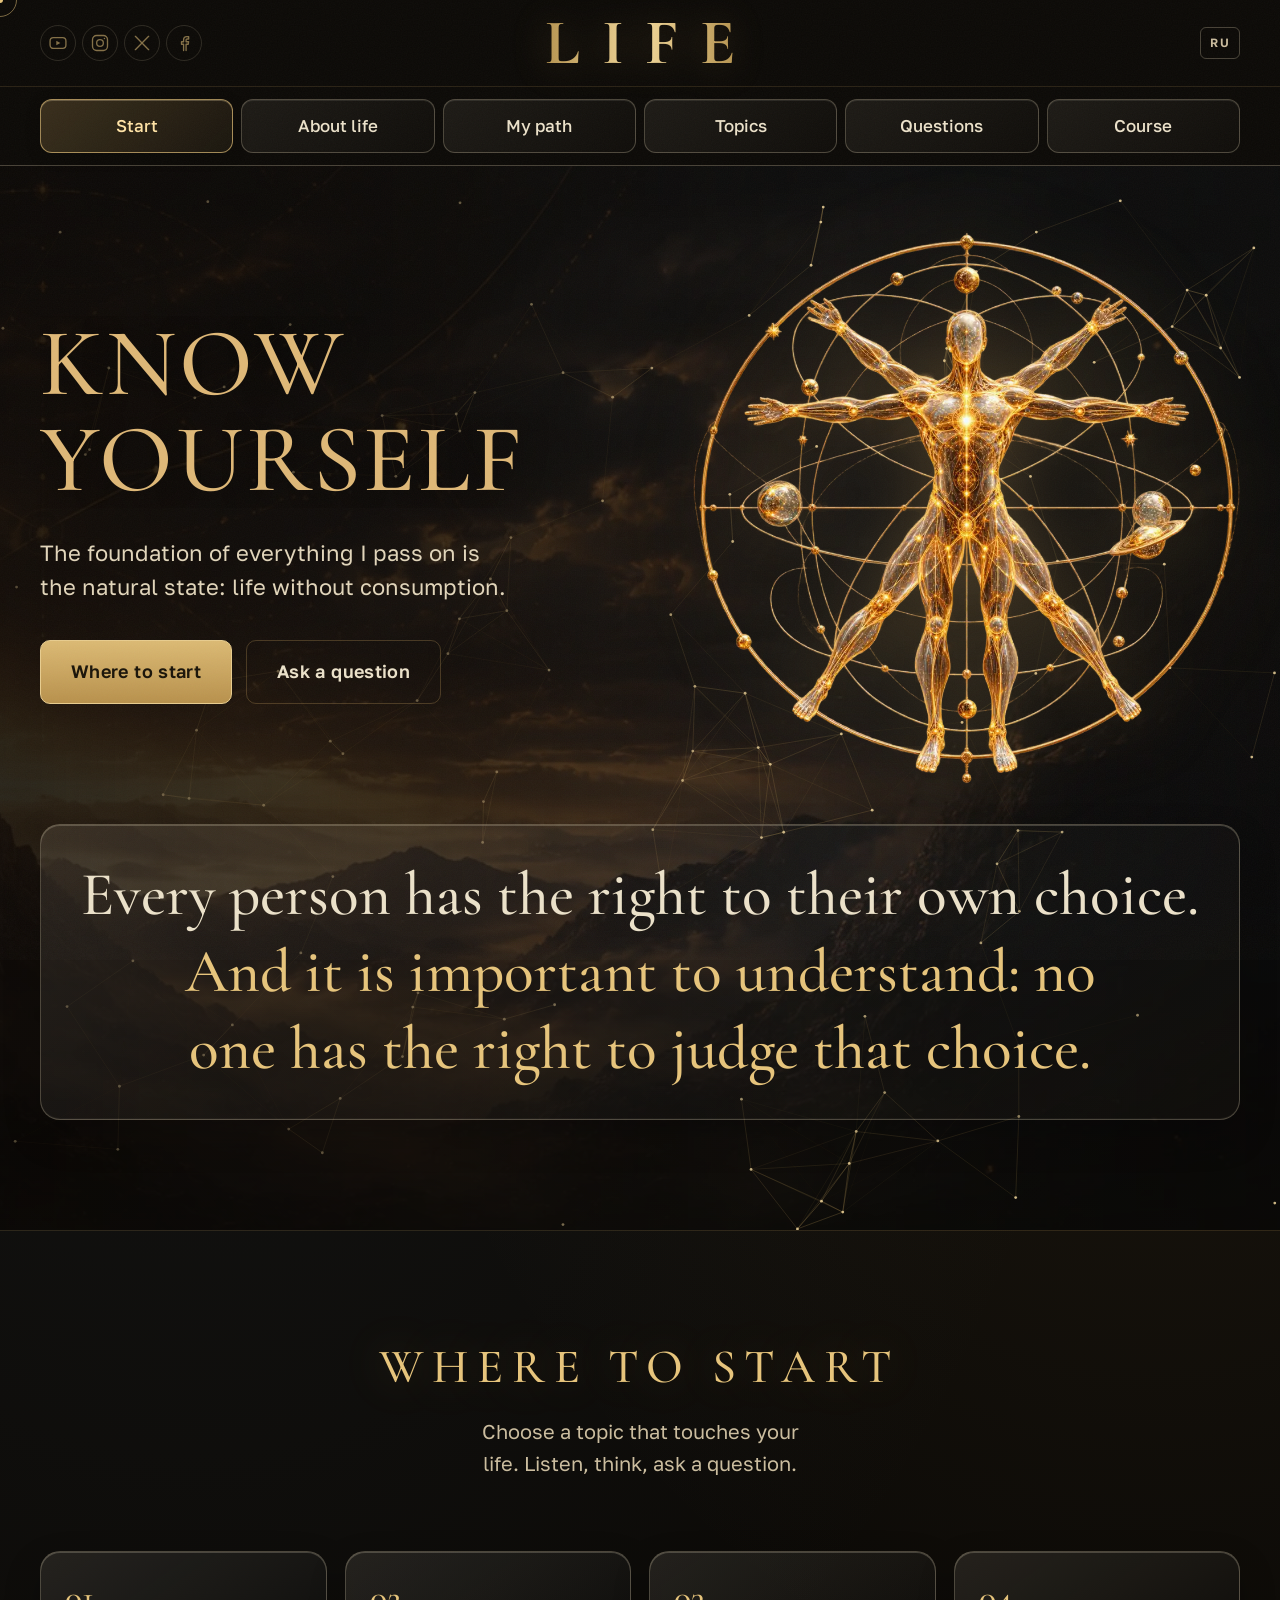
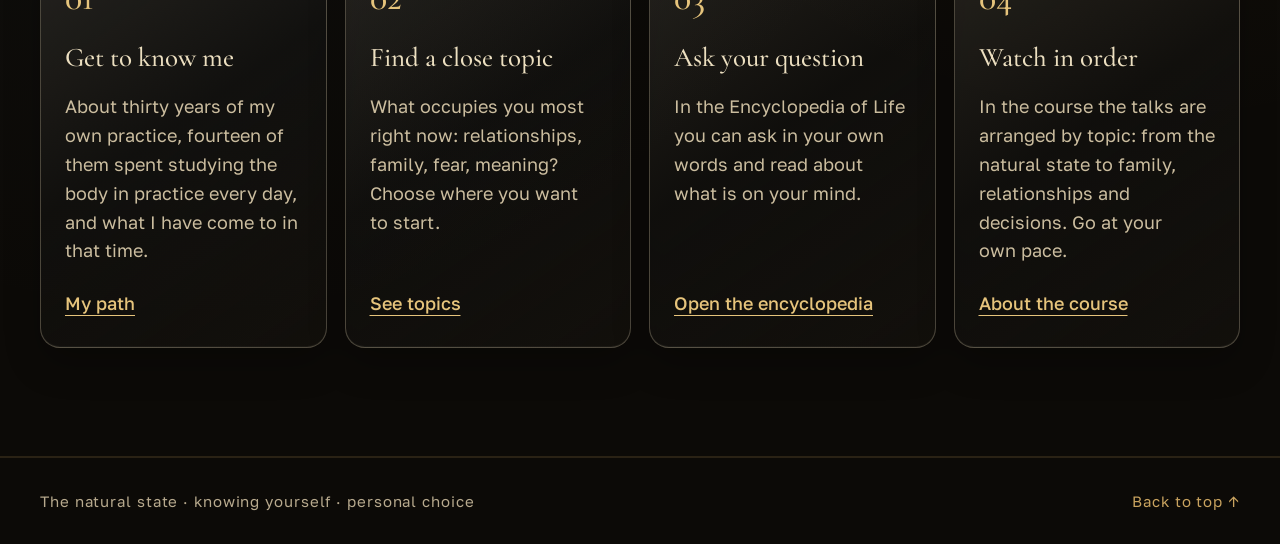
==== en/index.html @ 9a660488 "Design: smooth tab transitions, footer at the bottom, balanced line breaks, animated topics Co-Autho" ====
<!DOCTYPE html><html lang="ru"><head><meta charSet="utf-8"/><meta name="viewport" content="width=device-width, initial-scale=1"/><link rel="preload" as="image" imageSrcSet="/media/20260905/vitruvian-lite-420.webp 420w, /media/20260905/vitruvian-lite-960.webp 960w" imageSizes="(max-width: 780px) 80vw, 560px" fetchPriority="high"/><link rel="stylesheet" href="/_next/static/css/index.Cc6gaWjA.css" data-rsc-css-href="/_next/static/css/index.Cc6gaWjA.css" data-precedence="vite-rsc/importer-resources"/><link rel="modulepreload" fetchPriority="low" href="/_next/static/chunks/index-DpZvD2FS.js"/><script src="/_next/static/chunks/rolldown-runtime-C60lm6uB.js" type="module" async=""></script><script src="/_next/static/chunks/framework-D_rUT4EX.js" type="module" async=""></script><script src="/_next/static/chunks/app-elements-H_Dr48wG.js" type="module" async=""></script><script src="/_next/static/chunks/hash-Cp347hhd.js" type="module" async=""></script><script src="/_next/static/chunks/record-uXSNv6cl.js" type="module" async=""></script><script src="/_next/static/chunks/app-rsc-cache-busting-CJDRM4Ge.js" type="module" async=""></script><script src="/_next/static/chunks/app-rsc-render-mode-CvTCGruk.js" type="module" async=""></script><script src="/_next/static/chunks/headers-C_MtfdF4.js" type="module" async=""></script><script src="/_next/static/chunks/protocol-headers-B9-bVeat.js" type="module" async=""></script><script src="/_next/static/chunks/deployment-id-DFhHa9wO.js" type="module" async=""></script><script src="/_next/static/chunks/navigation-errors-D5LMQqDL.js" type="module" async=""></script><link rel="modulepreload" href="/_next/static/chunks/layout-segment-context-Bfoq4IP4.js" crossorigin=""/><link rel="modulepreload" href="/_next/static/chunks/site-l4Y0k7ZB.js" crossorigin=""/><title>Know Yourself · The natural state</title><meta name="description" content="Vyacheslav Timoshenko: thirty years of practising the natural state. The body, habits, family and your own choice. The Encyclopedia of Life and the course."/><meta name="robots" content="index, follow"/><meta property="og:title" content="Know Yourself · The natural state"/><meta property="og:description" content="Vyacheslav Timoshenko: thirty years of practising the natural state. The body, habits, family and your own choice. The Encyclopedia of Life and the course."/><meta property="og:url" content="https://vyhod-iz-matricy.pages.dev/en/"/><meta property="og:site_name" content="Know Yourself"/><meta property="og:type" content="website"/><meta property="og:locale" content="en_US"/><meta property="og:image" content="https://vyhod-iz-matricy.pages.dev/og-1200x630.jpg"/><meta property="og:image:width" content="1200"/><meta property="og:image:height" content="630"/><meta property="og:image:alt" content="Know Yourself"/><meta name="twitter:card" content="summary_large_image"/><meta name="twitter:title" content="Know Yourself · The natural state"/><meta name="twitter:description" content="Vyacheslav Timoshenko: thirty years of practising the natural state. The body, habits, family and your own choice. The Encyclopedia of Life and the course."/><meta name="twitter:image" content="https://vyhod-iz-matricy.pages.dev/og-1200x630.jpg"/><link rel="icon" href="/favicon.svg" type="image/svg+xml"/><link rel="apple-touch-icon" href="/apple-touch-icon.png" type="image/png" sizes="180x180"/><link rel="canonical" href="https://vyhod-iz-matricy.pages.dev/en/"/><link rel="alternate" hrefLang="ru" href="https://vyhod-iz-matricy.pages.dev"/><link rel="alternate" hrefLang="en" href="https://vyhod-iz-matricy.pages.dev/en/"/><meta name="theme-color" content="#0c0a07"/><script>Object.assign(((self[Symbol.for("vinext.navigationRuntime")]??={bootstrap:{routeManifest:null},functions:{}}).bootstrap.rsc??={rsc:[]}),{params:{},nav:{"pathname":"/en","searchParams":[]}})</script><link rel="modulepreload" href="/_next/static/chunks/index-DpZvD2FS.js" />
</head><body><main lang="en"><div class="progress" aria-hidden="true"></div><div class="spotlight" aria-hidden="true"></div><div class="cursor-dot" aria-hidden="true"></div><div class="cursor-ring" aria-hidden="true"></div><script type="application/ld+json">{"@context":"https://schema.org","@type":"WebSite","name":"Vyacheslav Timoshenko","url":"https://vyhod-iz-matricy.pages.dev/en/","inLanguage":"en","author":{"@type":"Person","name":"Vyacheslav Timoshenko"},"description":"Vyacheslav Timoshenko: thirty years of practising the natural state. The body, habits, family and your own choice."}</script><nav class="nav-glass" aria-label="Navigation"><div class="nav shell"><ul class="social" aria-label="Follow us"><li><span class="social-soon" aria-label="YouTube, coming soon" title="YouTube · coming soon"><svg viewBox="0 0 24 24" width="20" height="20" fill="none" stroke="currentColor" stroke-width="1.6" stroke-linecap="round" stroke-linejoin="round" aria-hidden="true"><rect x="2.5" y="5.5" width="19" height="13" rx="4"></rect><path d="M10 9.2v5.6l4.8-2.8z" fill="currentColor" stroke="none"></path></svg></span></li><li><span class="social-soon" aria-label="Instagram, coming soon" title="Instagram · coming soon"><svg viewBox="0 0 24 24" width="20" height="20" fill="none" stroke="currentColor" stroke-width="1.6" stroke-linecap="round" stroke-linejoin="round" aria-hidden="true"><rect x="3" y="3" width="18" height="18" rx="5"></rect><circle cx="12" cy="12" r="4"></circle><circle cx="17.3" cy="6.7" r=".9" fill="currentColor" stroke="none"></circle></svg></span></li><li><span class="social-soon" aria-label="X, coming soon" title="X · coming soon"><svg viewBox="0 0 24 24" width="20" height="20" fill="none" stroke="currentColor" stroke-width="1.6" stroke-linecap="round" stroke-linejoin="round" aria-hidden="true"><path d="M4 4l16 16M20 4 4 20"></path></svg></span></li><li><span class="social-soon" aria-label="Facebook, coming soon" title="Facebook · coming soon"><svg viewBox="0 0 24 24" width="20" height="20" fill="none" stroke="currentColor" stroke-width="1.6" stroke-linecap="round" stroke-linejoin="round" aria-hidden="true"><path d="M14.5 21v-7.5h2.6l.4-3h-3V8.7c0-.9.3-1.5 1.5-1.5h1.6V4.5c-.3 0-1.2-.1-2.3-.1-2.3 0-3.8 1.4-3.8 3.9v2.2H9v3h2.5V21"></path></svg></span></li></ul><a class="brand-word" href="#top">LIFE</a><a class="lang-switch" href="/" hrefLang="ru" title="Русская версия">RU</a></div></nav><nav class="section-tabs" aria-label="Site sections"><div class="section-tabs-inner shell"><a href="#top" class="active" aria-current="page">Start</a><a href="#vision" class="">About life</a><a href="#road" class="">My path</a><a href="#program" class="">Topics</a><a href="#encyclopedia" class="">Questions</a><a href="#buy" class="">Course</a></div></nav><header class="hero" id="top" data-tab="start"><div class="hero-art" data-para="0.14" aria-hidden="true"></div><div class="hero-veil" aria-hidden="true"></div><canvas class="threads" aria-hidden="true"></canvas><div class="shell hero-grid"><div class="hero-copy-side reveal"><h1><span class="line"><span>Know</span></span><span class="line"><span>yourself</span></span></h1><p class="hero-lead">The foundation of everything I pass on is the natural state: life without consumption.</p><div class="hero-actions"><a class="button button-gold" href="#start">Where to start</a><a class="button button-line" href="https://t.me/nutrition_encyclopedia_bot" target="_blank" rel="noopener">Ask a question</a></div></div><figure class="emblem reveal" aria-hidden="true"><img src="/media/20260905/vitruvian-lite-960.webp" srcSet="/media/20260905/vitruvian-lite-420.webp 420w, /media/20260905/vitruvian-lite-960.webp 960w" sizes="(max-width: 780px) 80vw, 560px" alt="" width="960" height="978" fetchPriority="high" decoding="async"/></figure><aside class="hero-quote glass reveal"><p>Every person has the right to their own choice.<!-- --> <span class="quote-emphasis">And it is important to understand: no one has the right to judge that choice.</span></p></aside></div></header><section class="section" id="vision" aria-label="About a person and life" data-tab="life" hidden=""><div class="shell"><header class="section-head center reveal"><h2>Person. Experience. Life.</h2><p>Who are we? What does it mean to live in this body? These questions have occupied me for many years. Here I share my understanding.</p></header><aside class="pillar glass reveal reader-note" aria-label="If you are reading this"><h3>If you are reading this</h3><p>If you are here, something in your usual life already feels wrong. After a heavy meal you feel weighed down, you lack energy, the day does not start without coffee. These are the first signals. I do not persuade or rush anyone. Here is what I have come to myself, and how to live is up to you.</p></aside><div class="pillar-grid"><article class="pillar glass reveal"><h3>The natural state</h3><p>The foundation of everything I talk about. That is what I call life without food and water. My understanding of the body, a person and spiritual growth grows out of it.</p></article><article class="pillar glass reveal"><h3>A person and the body</h3><p>I understand a person as a soul, as life itself. The body is the form in which we live here. It matters to me to learn what it can do and to treat it with care.</p></article><article class="pillar glass reveal"><h3>Thirty years of searching</h3><p>I have given about thirty years to this. For fourteen of them I studied my own body every day. Here I talk about what I have been through myself.</p></article><article class="pillar glass reveal"><h3>Step by step</h3><p>I want to pass on my experience in order, so that separate talks add up to understanding and you have time to think and ask questions.</p></article></div><p class="section-caption reveal"><a href="#author-position">How I understand life</a> · <a href="#road">My path</a></p></div></section><section class="section" id="start" aria-label="Where to start" data-tab="start"><div class="shell"><header class="section-head center reveal"><h2>Where to start</h2><p>Choose a topic that touches your life. Listen, think, ask a question.</p></header><ol class="start-grid"><li class="start-card glass reveal"><span class="step-number" aria-hidden="true">0<!-- -->1</span><h3>Get to know me</h3><p>About thirty years of my own practice, fourteen of them spent studying the body in practice every day, and what I have come to in that time.</p><a href="#road">My path</a></li><li class="start-card glass reveal"><span class="step-number" aria-hidden="true">0<!-- -->2</span><h3>Find a close topic</h3><p>What occupies you most right now: relationships, family, fear, meaning? Choose where you want to start.</p><a href="#program">See topics</a></li><li class="start-card glass reveal"><span class="step-number" aria-hidden="true">0<!-- -->3</span><h3>Ask your question</h3><p>In the Encyclopedia of Life you can ask in your own words and read about what is on your mind.</p><a href="https://t.me/nutrition_encyclopedia_bot" target="_blank" rel="noopener">Open the encyclopedia</a></li><li class="start-card glass reveal"><span class="step-number" aria-hidden="true">0<!-- -->4</span><h3>Watch in order</h3><p>In the course the talks are arranged by topic: from the natural state to family, relationships and decisions. Go at your own pace.</p><a href="#buy">About the course</a></li></ol></div></section><section class="section" id="encyclopedia" aria-label="Encyclopedia of Life" data-tab="questions" hidden=""><div class="shell"><div class="encyclopedia-card glass reveal"><div><p class="hero-kicker">Questions in Telegram</p><h2>Encyclopedia of Life</h2><p>About a person, the body, habits and choice. Read by topic or write what is on your mind. The bot answers in English and helps you find the answer in talks and texts.</p><p class="encyclopedia-facts">Topics are always free to read. Your first 10 questions in your own words are free.</p></div><a class="button button-gold" href="https://t.me/nutrition_encyclopedia_bot" target="_blank" rel="noopener">Ask in Telegram</a></div></div></section><section class="section" id="author-position" aria-label="How I understand life" data-tab="life" hidden=""><div class="shell"><header class="section-head center reveal"><h2>How I understand life</h2><p>I talk about what I have come to through years of my own search. Your choice stays with you.</p></header><div class="position-list reveal"><details class="position-item glass"><summary>A person and the body</summary><p>For me a person is a soul, life itself. The body is the form through which we live our experience. That is why knowing yourself is linked both to your inner life and to how you treat your body.</p></details><details class="position-item glass"><summary>The natural state</summary><p>I know and I say it plainly: a person does not need food. You can live on food, but you pay for it. The natural state is life without food and without water. I connect it with spiritual growth.</p></details><details class="position-item glass"><summary>How long a person can live</summary><p>I know a person can do far more than we usually think. Living with consumption, a person can reach a hundred and fifty or two hundred years. Without consumption you can live three hundred, five hundred, a thousand years and leave on your own, when you decide.</p></details><details class="position-item glass"><summary>The capacity of the brain</summary><p>Talking about what a person is capable of, I compared 1–2% with 5–7% and spoke about the full opening of the brain. This is how I show how much in us is still unopened.</p></details><details class="position-item glass"><summary>Spiritual growth</summary><p>I connect a person&#x27;s growth with the soul and the Creator. For me it covers the whole of life: thoughts, actions, habits and how you treat people.</p></details><details class="position-item glass"><summary>The body as a conductor of light</summary><p>When a person lives in the natural state, the body becomes a conductor of light and energy. The light of the Creator passes through it. Such a body easily draws energy, and with it everything needed in material life.</p></details></div></div></section><section class="section road-section" id="road" data-spotlight="1" aria-label="My path" data-tab="path" hidden=""><div class="shell"><header class="section-head reveal"><h2>My path</h2><p>Thirty years of my own practice, fourteen of them studying the body in practice every day. Here I tell you what I have come to and what I want to pass on.</p></header><figure class="portrait reveal"><img class="reveal-img" src="/media/20261009/portrait-810.webp" srcSet="/media/20261009/portrait-480.webp 480w, /media/20261009/portrait-810.webp 810w" sizes="(max-width: 780px) min(70vw, 340px), 360px" alt="Vyacheslav Timoshenko" width="810" height="1080" loading="lazy" decoding="async"/><figcaption><span>Vyacheslav Timoshenko</span>author of the project</figcaption></figure><dl class="path-facts glass reveal"><div><dt>30 years</dt><dd>of my own practice</dd></div><div><dt>14 years</dt><dd>of studying the body every day</dd></div></dl><div class="path-chapters"><article class="path-chapter glass reveal"><h3>Testing it on myself</h3><p>I have given thirty years to my own practice. For fourteen of them I studied my body every day. At first it was my personal growth, and then it all turned into a personal study for humanity. It interested me so much that I began to study myself, so that later I could pass it on to people.</p></article><article class="path-chapter glass reveal"><h3>A person and the body</h3><p>For me a person is more than a body. I understand a person as a soul, as life, and the body as the form in which we are here. My interest in knowing yourself and in the body&#x27;s capacities grew from this.</p></article><article class="path-chapter glass reveal"><h3>The natural state</h3><p>That is what I call life without consuming food and water. I know and I say it plainly: a person does not need food. You can live on food, but you pay for it. For me this is linked to the body, habits and spiritual growth.</p></article><article class="path-chapter glass reveal"><h3>Passing on what I lived</h3><p>Over the years many recordings have built up: talks, voice messages, texts and videos. Now I am arranging my experience by topic and in order, so you can start with a clear question, listen, think and gradually go deeper.</p></article></div><aside class="path-choice glass reveal" id="stop" aria-label="The right to your own choice"><h3>Your choice stays with you</h3><p>I do not put myself above anyone. There is no person who is higher or lower than another. We all have the same capacities and resources, laid down before we were born. Everyone has their own path and the right to choose how to live. I share what I have been through myself.</p><div class="path-links"><a href="https://t.me/nutrition_encyclopedia_bot" target="_blank" rel="noopener">Ask a question</a></div></aside></div></section><section class="section" id="pillars" aria-label="Four supports" data-tab="life" hidden=""><div class="shell"><header class="section-head center reveal"><h2>Four supports</h2><p>What I come back to in my decisions and actions.</p></header><div class="pillar-grid"><article class="pillar glass reveal"><h3>Notice yourself</h3><p>What do you choose yourself, and what do you do out of habit? Start with simple observations of your day.</p></article><article class="pillar glass reveal"><h3>Own your choice</h3><p>Every decision has consequences. It matters to me to understand where my actions lead.</p></article><article class="pillar glass reveal"><h3>Understand through experience</h3><p>I watched, tried, made mistakes and searched again. This is how my understanding of life gradually took shape.</p></article><article class="pillar glass reveal"><h3>Respect others</h3><p>You must not put yourself above another person. Everyone has their own path and the right to choose.</p></article></div></div></section><section class="section" id="program" aria-label="Programme" data-tab="topics" hidden=""><div class="shell"><header class="section-head center reveal"><h2>What we talk about</h2><p>About what touches you every day. Choose what suits you now: watching, listening or reading.</p></header><div class="program-grid"><article class="program-card glass reveal" data-tilt="1"><img class="reveal-img" src="/media/20260915/prog-video-640.webp" alt="Talks" width="640" height="640" loading="lazy" decoding="async"/><div class="program-body"><h3>Talks</h3><p>About what moves us in everyday life: family, relationships, fear, money and meaning. Watch or listen. The talks are in Russian for now.</p></div></article><article class="program-card glass reveal" data-tilt="1"><img class="reveal-img" src="/media/20260915/prog-practice-640.webp" alt="Watching yourself" width="640" height="640" loading="lazy" decoding="async"/><div class="program-body"><h3>Watching yourself</h3><p>How do you make decisions? What repeats day after day? Notice it and come back to your questions.</p></div></article><article class="program-card glass reveal" data-tilt="1"><img class="reveal-img" src="/media/20260915/prog-live-640.webp" alt="Questions" width="640" height="640" loading="lazy" decoding="async"/><div class="program-body"><h3>Questions</h3><p>Something still unclear? Write about it to the Encyclopedia of Life. One question is enough to start.</p></div></article><article class="program-card glass reveal" data-tilt="1"><img class="reveal-img" src="/media/20260915/prog-community-640.webp" alt="Your own pace" width="640" height="640" loading="lazy" decoding="async"/><div class="program-body"><h3>Your own pace</h3><p>Read and listen without hurrying. You can come back to a talk that matters to you later.</p></div></article></div></div></section><section class="section" id="thoughts" aria-label="On the path and the body" data-tab="topics" hidden=""><div class="shell"><header class="section-head center reveal"><h2>On the path and the body</h2><p>Briefly about what I have learned on myself. Open what resonates.</p></header><div class="position-list reveal"><details class="position-item glass"><summary>Food as a dependency</summary><p>I do not divide food into right and wrong. For me any food keeps a person dependent, only with different strength. Heavy food holds you the hardest, especially killed animals. It pins a person to the ground at once. That includes everything people call animal products: they even came up with a formula for it and hung a label on it. In fact it is dead flesh. We become what we eat. If we eat what is dead, we become dead ourselves. An animal gives milk only to its own young, just as a mother gives milk to her child. Next comes what is killed, boiled, fried, baked: grains, porridge, cooked vegetables. That is dead food too. Fruit holds you less, juice even less. After that comes the way out into the natural state. A person can eat, enjoy it and relieve stress with it. That is their right, and they must not be judged for it. But they pay for it.</p></details><details class="position-item glass"><summary>Why people say it does not suit them</summary><p>When a person does not like something, the mind easily finds arguments against it. This is how the mind protects itself. More often these words hide an unwillingness to go through transformation: changes tied to the rebuilding of the body, working on yourself physically and psychologically, changes in appearance. Cold, weakness, breaking habits. It is hard, I know it from myself.</p></details><details class="position-item glass"><summary>Everyone at their own level</summary><p>Some take short breaks from food, some have become vegetarian, some raw food eaters, some fruitarians. I once went through all these paths myself: vegetarianism, veganism, raw food, fruit only, juice only. I went up and down all these food chains many times. I do not judge anyone. Everyone stands on their own step and will move further in their own time, when they are ready.</p></details><details class="position-item glass"><summary>Practice matters more than theory</summary><p>Practitioners change the world. Those who went through everything themselves rather than studied it from the side. I spent thirty years of my life on this, and for fourteen of them I studied my body every day. I came to the very edge of life and death. That is why I only speak about what I have tested myself.</p></details><details class="position-item glass"><summary>Why the beginning is hard</summary><p>When you step onto the path of knowing yourself and enter the natural state, the people around you are used to seeing you differently. But changes start to happen in your face, in your body, in everything, and it frightens you too. Especially if you are an athlete: at the start of the natural state you will lose to any athlete. Physical results drop because the body is rebuilding. There can be weakness, sluggishness, a heavy head. Many tell themselves: better eat, sleep, and everything will be fine. That is a choice too. Those who have knowledge or support keep going. Today three kilometres, tomorrow four, then five. Slowly, but better every day.</p></details><details class="position-item glass"><summary>Why nothing happens fast</summary><p>The human body is part of nature, and nature is alive, nothing in it happens fast. A sapling does not become a big tree overnight. Hair and nails do not grow fast either: everything takes time. It is the same with the body in the natural state. In the first, second and third year changes keep coming. Many leave the path right here: they lack the patience to wait it out.</p></details><details class="position-item glass"><summary>How the body renews itself</summary><p>When a person stops consuming, the body no longer spends its strength on taking food in and getting it out. All systems renew, cells are gradually replaced, and a new form of life builds up in the same body. The internal organs switch on fully. A person grows younger. People my age grow old, while I grow younger with the years.</p></details><details class="position-item glass"><summary>Possibilities without limit</summary><p>Everything around us is built like a fractal. If you can walk a kilometre, you can walk ten. If you can walk ten, you can walk a hundred. If you can walk a hundred, you can walk a thousand. It is the same with running: if you can run ten kilometres, you can run twenty, fifty, a hundred, a thousand. A lot depends on training, but just as much on the state you do it in, with consumption or without it.</p></details><details class="position-item glass"><summary>What the body does at night</summary><p>By evening the body, loaded with food all day, switches off. It needs sleep, because at night it sorts out everything a person has thrown into it. That is why late in the evening there is almost nobody outside. At that time I go for a calm run.</p></details><details class="position-item glass"><summary>How food leaves the body</summary><p>Fruit passes easily. Meat, fried potatoes, pasta, chocolate and all this rubbish take months to leave. So for those who still stay in consumption and do not go further, out of fear or by their own choice, I recommend eating only fruit, moving more and eating no more than once or twice a day.</p></details><details class="position-item glass"><summary>Why teeth decay</summary><p>I tested on myself what makes teeth decay. Teeth decay most of all from any food cooked on fire. Dairy, cheese, eggs, fish and meat belong here too.</p></details><details class="position-item glass"><summary>Tomatoes</summary><p>If you still eat fruit and vegetables, take a closer look at tomatoes. They have less sugar than fruit, and they carry the red colour that matters for the body. Eat them as they are, without salt and pepper.</p></details></div><p class="section-caption reveal">Want to ask in your own words?<!-- --> <a href="https://t.me/nutrition_encyclopedia_bot" target="_blank" rel="noopener">Encyclopedia of Life</a></p></div></section><section class="section" id="directions" aria-label="Directions" data-tab="topics" hidden=""><div class="shell"><header class="section-head center reveal"><h2>Directions</h2><p>You can begin with talks about everyday life. Come back to the deeper questions when you feel drawn to them.</p></header><div class="direction-grid"><article class="direction glass reveal direction-current"><p class="direction-status">First direction · for those starting out</p><h3>The natural state</h3><p>The natural state and everything that grows from it: the body, the path of life, family, relationships and decisions. A good place to begin.</p><a class="direction-link" href="#buy">About the course<!-- --> <span aria-hidden="true">→</span></a></article><article class="direction glass reveal"><p class="direction-status">Second direction · going deeper</p><h3>Conscious transformation</h3><p>About habits, discipline and responsibility for your own decisions. About noticing yourself and changing what you no longer want to live with.</p></article><article class="direction glass reveal"><p class="direction-status">In preparation</p><h3>Full opening</h3><p>My knowledge of human capacity, the body and spiritual growth. There is no limit to human capacity: not physically, not psychologically, not in creativity. Everything depends on your intention, your readiness to work on yourself and where you direct your attention.</p></article></div></div></section><section class="section" id="buy" aria-label="Course" data-tab="course" hidden=""><div class="shell"><header class="section-head center reveal"><h2>Course</h2></header><div class="buy-card glass reveal"><p class="buy-lead">It starts with the natural state of the body, then meaning, family, relationships, fear and money. Short lessons to watch on a phone or computer, without hurrying. The lessons are in Russian for now.</p><ol class="buy-modules"><li>The natural state<small>life without consumption, the body, cleansing, cold</small></li><li>Body and movement<small>running barefoot, cold, challenges</small></li><li>Meeting yourself<small>my story and the first questions about yourself</small></li><li>Meaning and gratitude<small>the strength of the heart, kindness, what it means to be happy</small></li><li>Family and legacy<small>children and grandchildren, a father&#x27;s school, what we leave behind</small></li><li>Relationships<small>man and woman, love and expectations, betrayal</small></li><li>Fear and decisions<small>how to let go of fear and decide</small></li><li>Money and abundance<small>how to relate to money and wealth</small></li></ol><p class="buy-facts">78 lessons: 74 videos and 4 texts · about 6 hours · in Russian</p><a class="button button-gold button-buy" href="https://t.me/The_Path_of_the_Heart_bot" target="_blank" rel="noopener">Buy the course</a><p class="buy-hint">The course bot opens in Telegram.</p><p class="buy-note">You can stop at a thought that matters to you, come back to a lesson and watch it again.</p></div></div></section><section class="section" id="system" aria-label="How the system works" data-tab="course" hidden=""><div class="shell"><header class="section-head center reveal"><h2>How the system works</h2><p>I am a practitioner, but practice alone is not enough. We need a system where everything is laid out in order: where to start, what to do next, what will happen. We are building it from my talks, recordings and experience, step by step.</p></header><ol class="start-grid"><li class="start-card glass reveal"><span class="step-number" aria-hidden="true">0<!-- -->1</span><h3>Getting to know it</h3><p>You read, watch and ask questions in the Encyclopedia of Life. You test yourself without hurrying.</p></li><li class="start-card glass reveal"><span class="step-number" aria-hidden="true">0<!-- -->2</span><h3>The course</h3><p>Talks in order, by topic. You can come back to what touched you.</p></li><li class="start-card glass reveal"><span class="step-number" aria-hidden="true">0<!-- -->3</span><h3>The space</h3><p>A place you can come to for practice and touch the natural state yourself. The time, place and terms will be announced separately.</p></li></ol></div></section><section class="section final" id="project" data-spotlight="1" aria-label="Final" data-tab="course" hidden=""><img class="final-art" data-para="0.12" data-para-self="1" src="/media/20260915/final-trail-1536.webp" alt="" aria-hidden="true" width="1536" height="1024" loading="lazy" decoding="async"/><div class="final-veil" aria-hidden="true"></div><canvas class="threads" aria-hidden="true"></canvas><div class="shell"><h2 class="reveal"><span class="line"><span>Your main path</span></span><span class="line"><span>begins within.</span></span></h2><a class="button button-line reveal" href="https://t.me/nutrition_encyclopedia_bot" target="_blank" rel="noopener">Ask a question</a></div></section><footer class="footer"><div class="shell footer-row"><span>The natural state · knowing yourself · personal choice</span><a href="#top">Back to top ↑</a></div></footer></main><script type="module" src="/_next/static/chunks/index-DpZvD2FS.js" id="_R_" async=""></script><script>((self[Symbol.for("vinext.navigationRuntime")]??={bootstrap:{routeManifest:null},functions:{}}).bootstrap.rsc??={rsc:[]}).rsc.push("0:{\"page:/en\":\"$L1\",\"layout:/\":\"$L2\",\"route:/en\":\"$L3\",\"__route\":\"route:/en\",\"__interceptionContext\":null,\"__layoutIds\":[\"layout:/\"],\"__rootLayout\":\"/\",\"__bfcacheSegmentIdentities\":{\"layout:/\":\"[\\\"layout\\\",\\\"layout:/\\\",\\\"root-boundary:/\\\",\\\"\\\"]\",\"page:/en\":\"[\\\"page\\\",\\\"page:/en\\\",\\\"root-boundary:/\\\",\\\"[\\\\\\\"en\\\\\\\"]\\\"]\"},\"__srcPage\":[\"en\",\"page\"],\"__layoutFlags\":{\"layout:/\":\"s\"},\"__artifactCompatibility\":{\"schemaVersion\":1,\"graphVersion\":\"app-route-graph:45c790183ba88330\",\"deploymentVersion\":\"bf7c886b-b781-48e1-86a2-58f338c1df22\",\"appElementsSchemaVersion\":1,\"rscPayloadSchemaVersion\":1,\"rootBoundaryId\":\"/\",\"renderEpoch\":null},\"__dynamicStaleTime\":0}\n")</script><script>((self[Symbol.for("vinext.navigationRuntime")]??={bootstrap:{routeManifest:null},functions:{}}).bootstrap.rsc??={rsc:[]}).rsc.push("4:I[\"88664c582e82\",[],\"Children\",1]\n")</script><script>((self[Symbol.for("vinext.navigationRuntime")]??={bootstrap:{routeManifest:null},functions:{}}).bootstrap.rsc??={rsc:[]}).rsc.push("5:I[\"89e04654e283\",[],\"GlobalErrorBoundary\",1]\n")</script><script>((self[Symbol.for("vinext.navigationRuntime")]??={bootstrap:{routeManifest:null},functions:{}}).bootstrap.rsc??={rsc:[]}).rsc.push("6:I[\"516dba86d6f6\",[],\"default\",1]\n")</script><script>((self[Symbol.for("vinext.navigationRuntime")]??={bootstrap:{routeManifest:null},functions:{}}).bootstrap.rsc??={rsc:[]}).rsc.push("7:I[\"89e04654e283\",[],\"ErrorBoundary\",1]\n")</script><script>((self[Symbol.for("vinext.navigationRuntime")]??={bootstrap:{routeManifest:null},functions:{}}).bootstrap.rsc??={rsc:[]}).rsc.push("8:I[\"4c81dbf4bedb\",[],\"LayoutSegmentProvider\",1]\n")</script><script>((self[Symbol.for("vinext.navigationRuntime")]??={bootstrap:{routeManifest:null},functions:{}}).bootstrap.rsc??={rsc:[]}).rsc.push("9:I[\"88664c582e82\",[],\"Slot\",1]\n")</script><script>((self[Symbol.for("vinext.navigationRuntime")]??={bootstrap:{routeManifest:null},functions:{}}).bootstrap.rsc??={rsc:[]}).rsc.push("a:I[\"89e04654e283\",[],\"NotFoundBoundary\",1]\n")</script><script>((self[Symbol.for("vinext.navigationRuntime")]??={bootstrap:{routeManifest:null},functions:{}}).bootstrap.rsc??={rsc:[]}).rsc.push("b:I[\"c2747888630f\",[],\"default\",1]\n")</script><script>((self[Symbol.for("vinext.navigationRuntime")]??={bootstrap:{routeManifest:null},functions:{}}).bootstrap.rsc??={rsc:[]}).rsc.push(":HL[\"/_next/static/css/index.Cc6gaWjA.css\",\"style\"     ]\n")</script><script>((self[Symbol.for("vinext.navigationRuntime")]??={bootstrap:{routeManifest:null},functions:{}}).bootstrap.rsc??={rsc:[]}).rsc.push("2:[[[\"$\",\"link\",\"css:/_next/static/css/index.Cc6gaWjA.css\",{\"rel\":\"stylesheet\",\"precedence\":\"vite-rsc/importer-resources\",\"href\":\"/_next/static/css/index.Cc6gaWjA.css\",\"data-rsc-css-href\":\"/_next/static/css/index.Cc6gaWjA.css\"}],\"$undefined\"],[\"$\",\"html\",null,{\"lang\":\"ru\",\"children\":[\"$\",\"body\",null,{\"children\":[\"$\",\"$L4\",null,{}]}]}]]\n")</script><script>((self[Symbol.for("vinext.navigationRuntime")]??={bootstrap:{routeManifest:null},functions:{}}).bootstrap.rsc??={rsc:[]}).rsc.push("3:[[[\"$\",\"meta\",null,{\"charSet\":\"utf-8\"}],[[\"$\",\"title\",\"0\",{\"children\":\"Know Yourself · The natural state\"}],[\"$\",\"meta\",\"1\",{\"name\":\"description\",\"content\":\"Vyacheslav Timoshenko: thirty years of practising the natural state. The body, habits, family and your own choice. The Encyclopedia of Life and the course.\"}],[\"$\",\"meta\",\"2\",{\"name\":\"robots\",\"content\":\"index, follow\"}],[\"$\",\"meta\",\"3\",{\"property\":\"og:title\",\"content\":\"Know Yourself · The natural state\"}],[\"$\",\"meta\",\"4\",{\"property\":\"og:description\",\"content\":\"Vyacheslav Timoshenko: thirty years of practising the natural state. The body, habits, family and your own choice. The Encyclopedia of Life and the course.\"}],[\"$\",\"meta\",\"5\",{\"property\":\"og:url\",\"content\":\"https://vyhod-iz-matricy.pages.dev/en/\"}],[\"$\",\"meta\",\"6\",{\"property\":\"og:site_name\",\"content\":\"Know Yourself\"}],[\"$\",\"meta\",\"7\",{\"property\":\"og:type\",\"content\":\"website\"}],[\"$\",\"meta\",\"8\",{\"property\":\"og:locale\",\"content\":\"en_US\"}],[\"$\",\"meta\",\"9\",{\"property\":\"og:image\",\"content\":\"https://vyhod-iz-matricy.pages.dev/og-1200x630.jpg\"}],[\"$\",\"meta\",\"10\",{\"property\":\"og:image:width\",\"content\":\"1200\"}],[\"$\",\"meta\",\"11\",{\"property\":\"og:image:height\",\"content\":\"630\"}],[\"$\",\"meta\",\"12\",{\"property\":\"og:image:alt\",\"content\":\"Know Yourself\"}],[\"$\",\"meta\",\"13\",{\"name\":\"twitter:card\",\"content\":\"summary_large_image\"}],[\"$\",\"meta\",\"14\",{\"name\":\"twitter:title\",\"content\":\"Know Yourself · The natural state\"}],[\"$\",\"meta\",\"15\",{\"name\":\"twitter:description\",\"content\":\"Vyacheslav Timoshenko: thirty years of practising the natural state. The body, habits, family and your own choice. The Encyclopedia of Life and the course.\"}],[\"$\",\"meta\",\"16\",{\"name\":\"twitter:image\",\"content\":\"https://vyhod-iz-matricy.pages.dev/og-1200x630.jpg\"}],[\"$\",\"link\",\"17\",{\"data-vinext-streamed-icon\":\"$undefined\",\"rel\":\"icon\",\"href\":\"/favicon.svg\",\"type\":\"image/svg+xml\",\"sizes\":\"$undefined\",\"color\":\"$undefined\",\"media\":\"$undefined\",\"fetchPriority\":\"$undefined\"}],[\"$\",\"link\",\"18\",{\"data-vinext-streamed-icon\":\"$undefined\",\"rel\":\"apple-touch-icon\",\"href\":\"/apple-touch-icon.png\",\"type\":\"image/png\",\"sizes\":\"180x180\",\"color\":\"$undefined\",\"media\":\"$undefined\",\"fetchPriority\":\"$undefined\"}],[\"$\",\"link\",\"19\",{\"rel\":\"canonical\",\"href\":\"https://vyhod-iz-matricy.pages.dev/en/\"}],[\"$\",\"link\",\"20\",{\"rel\":\"alternate\",\"hrefLang\":\"ru\",\"href\":\"https://vyhod-iz-matricy.pages.dev\"}],[\"$\",\"link\",\"21\",{\"rel\":\"alternate\",\"hrefLang\":\"en\",\"href\":\"https://vyhod-iz-matricy.pages.dev/en/\"}]],[[\"$\",\"meta\",\"0\",{\"name\":\"viewport\",\"content\":\"width=device-width, initial-scale=1\"}],[\"$\",\"meta\",\"1\",{\"name\":\"theme-color\",\"content\":\"#0c0a07\"}]]],[\"$\",\"$L5\",null,{\"fallback\":\"$6\",\"children\":[\"$\",\"$L7\",null,{\"fallback\":\"$6\",\"children\":[\"$\",\"$L8\",null,{\"providerId\":\"layout:/\",\"segmentMap\":{\"children\":[\"en\"]},\"children\":[\"$\",\"$L9\",null,{\"id\":\"layout:/\",\"parallelSlots\":\"$undefined\",\"children\":[\"$\",\"$La\",null,{\"resetKey\":\"en\",\"fallback\":[\"$\",\"main\",null,{\"style\":{\"minHeight\":\"100svh\",\"display\":\"grid\",\"placeItems\":\"center\",\"background\":\"#f4efe4\",\"color\":\"#211c14\",\"textAlign\":\"center\",\"padding\":\"24px\"},\"children\":[\"$\",\"div\",null,{\"children\":[[\"$\",\"p\",null,{\"style\":{\"color\":\"#a8482a\",\"fontSize\":\"10px\",\"fontWeight\":600,\"letterSpacing\":\".16em\",\"textTransform\":\"uppercase\",\"margin\":0},\"children\":\"Страница не найдена\"}],[\"$\",\"h1\",null,{\"style\":{\"fontFamily\":\"Prata, Georgia, 'Times New Roman', serif\",\"fontWeight\":400,\"fontSize\":\"clamp(40px, 8vw, 84px)\",\"letterSpacing\":\"-.02em\",\"margin\":\"22px 0 0\",\"lineHeight\":1.05},\"children\":\"Здесь дороги нет.\"}],[\"$\",\"p\",null,{\"style\":{\"color\":\"#5f5847\",\"margin\":\"26px auto 0\",\"maxWidth\":\"380px\",\"lineHeight\":1.6},\"children\":\"Такой страницы на сайте нет. Вернитесь на дорогу и продолжите оттуда.\"}],[\"$\",\"$Lb\",null,{\"href\":\"/\",\"style\":{\"display\":\"inline-flex\",\"alignItems\":\"center\",\"gap\":\"20px\",\"marginTop\":\"34px\",\"padding\":\"15px 20px\",\"background\":\"#211c14\",\"color\":\"#f4efe4\",\"fontSize\":\"10px\",\"fontWeight\":600,\"letterSpacing\":\".14em\",\"textTransform\":\"uppercase\",\"textDecoration\":\"none\"},\"children\":[\"На дорогу \",[\"$\",\"i\",null,{\"style\":{\"fontSize\":\"16px\",\"fontStyle\":\"normal\"},\"children\":\"←\"}]]}]]}]}],\"children\":[\"$\",\"$La\",null,{\"resetKey\":\"[\\\"en\\\"]\",\"fallback\":[\"$\",\"main\",null,{\"style\":{\"minHeight\":\"100svh\",\"display\":\"grid\",\"placeItems\":\"center\",\"background\":\"#f4efe4\",\"color\":\"#211c14\",\"textAlign\":\"center\",\"padding\":\"24px\"},\"children\":[\"$\",\"div\",null,{\"children\":[[\"$\",\"p\",null,{\"style\":{\"color\":\"#a8482a\",\"fontSize\":\"10px\",\"fontWeight\":600,\"letterSpacing\":\".16em\",\"textTransform\":\"uppercase\",\"margin\":0},\"children\":\"Страница не найдена\"}],[\"$\",\"h1\",null,{\"style\":{\"fontFamily\":\"Prata, Georgia, 'Times New Roman', serif\",\"fontWeight\":400,\"fontSize\":\"clamp(40px, 8vw, 84px)\",\"letterSpacing\":\"-.02em\",\"margin\":\"22px 0 0\",\"lineHeight\":1.05},\"children\":\"Здесь дороги нет.\"}],\"$Lc\",\"$Ld\"]}]}],\"children\":\"$Le\"}]}]}]}]}]}],null,null]\n")</script><script>((self[Symbol.for("vinext.navigationRuntime")]??={bootstrap:{routeManifest:null},functions:{}}).bootstrap.rsc??={rsc:[]}).rsc.push("f:I[\"b5e1778f2eff\",[],\"AppRouterScrollTarget\",1]\n")</script><script>((self[Symbol.for("vinext.navigationRuntime")]??={bootstrap:{routeManifest:null},functions:{}}).bootstrap.rsc??={rsc:[]}).rsc.push("10:I[\"89e04654e283\",[],\"RedirectBoundary\",1]\n")</script><script>((self[Symbol.for("vinext.navigationRuntime")]??={bootstrap:{routeManifest:null},functions:{}}).bootstrap.rsc??={rsc:[]}).rsc.push("c:[\"$\",\"p\",null,{\"style\":{\"color\":\"#5f5847\",\"margin\":\"26px auto 0\",\"maxWidth\":\"380px\",\"lineHeight\":1.6},\"children\":\"Такой страницы на сайте нет. Вернитесь на дорогу и продолжите оттуда.\"}]\n")</script><script>((self[Symbol.for("vinext.navigationRuntime")]??={bootstrap:{routeManifest:null},functions:{}}).bootstrap.rsc??={rsc:[]}).rsc.push("d:[\"$\",\"$Lb\",null,{\"href\":\"/\",\"style\":{\"display\":\"inline-flex\",\"alignItems\":\"center\",\"gap\":\"20px\",\"marginTop\":\"34px\",\"padding\":\"15px 20px\",\"background\":\"#211c14\",\"color\":\"#f4efe4\",\"fontSize\":\"10px\",\"fontWeight\":600,\"letterSpacing\":\".14em\",\"textTransform\":\"uppercase\",\"textDecoration\":\"none\"},\"children\":[\"На дорогу \",[\"$\",\"i\",null,{\"style\":{\"fontSize\":\"16px\",\"fontStyle\":\"normal\"},\"children\":\"←\"}]]}]\n")</script><script>((self[Symbol.for("vinext.navigationRuntime")]??={bootstrap:{routeManifest:null},functions:{}}).bootstrap.rsc??={rsc:[]}).rsc.push("e:[\"$\",\"$Lf\",null,{\"children\":[\"$\",\"$L10\",null,{\"children\":[[\"$\",\"$L8\",null,{\"providerId\":\"page:/en\",\"segmentMap\":{\"children\":[\"__PAGE__\"]},\"children\":[\"$\",\"$L9\",null,{\"id\":\"page:/en\"}]}],null]}]}]\n")</script><script>((self[Symbol.for("vinext.navigationRuntime")]??={bootstrap:{routeManifest:null},functions:{}}).bootstrap.rsc??={rsc:[]}).rsc.push("11:I[\"b85b39017127\",[],\"Site\",1]\n")</script><script>((self[Symbol.for("vinext.navigationRuntime")]??={bootstrap:{routeManifest:null},functions:{}}).bootstrap.rsc??={rsc:[]}).rsc.push("1:[\"$\",\"$L11\",null,{\"c\":{\"lang\":\"en\",\"home\":\"/en/\",\"other\":{\"href\":\"/\",\"label\":\"RU\",\"title\":\"Русская версия\"},\"encyclopediaHref\":\"https://t.me/nutrition_encyclopedia_bot\",\"buyHref\":\"https://t.me/The_Path_of_the_Heart_bot\",\"price\":\"\",\"wordmark\":\"LIFE\",\"social\":{\"label\":\"Follow us\",\"soon\":\"coming soon\",\"items\":[{\"id\":\"youtube\",\"name\":\"YouTube\",\"href\":\"\"},{\"id\":\"instagram\",\"name\":\"Instagram\",\"href\":\"\"},{\"id\":\"x\",\"name\":\"X\",\"href\":\"\"},{\"id\":\"facebook\",\"name\":\"Facebook\",\"href\":\"\"}]},\"nav\":\"Navigation\",\"sections\":\"Site sections\",\"tabs\":{\"start\":\"Start\",\"life\":\"About life\",\"path\":\"My path\",\"topics\":\"Topics\",\"questions\":\"Questions\",\"course\":\"Course\"},\"ld\":{\"name\":\"Vyacheslav Timoshenko\",\"description\":\"Vyacheslav Timoshenko: thirty years of practising the natural state. The body, habits, family and your own choice.\"},\"hero\":{\"lines\":[\"Know\",\"yourself\"],\"lead\":\"The foundation of everything I pass on is the natural state: life without consumption.\",\"start\":\"Where to start\",\"ask\":\"Ask a question\",\"quote\":[\"Every person has the right to their own choice.\",\"And it is important to understand: no one has the right to judge that choice.\"]},\"vision\":{\"label\":\"About a person and life\",\"title\":\"Person. Experience. Life.\",\"lead\":\"Who are we? What does it mean to live in this body? These questions have occupied me for many years. Here I share my understanding.\",\"reader\":[\"If you are reading this\",\"If you are here, something in your usual life already feels wrong. After a heavy meal you feel weighed down, you lack energy, the day does not start without coffee. These are the first signals. I do not persuade or rush anyone. Here is what I have come to myself, and how to live is up to you.\"],\"foundations\":[[\"The natural state\",\"The foundation of everything I talk about. That is what I call life without food and water. My understanding of the body, a person and spiritual growth grows out of it.\"],[\"A person and the body\",\"I understand a person as a soul, as life itself. The body is the form in which we live here. It matters to me to learn what it can do and to treat it with care.\"],[\"Thirty years of searching\",\"I have given about thirty years to this. For fourteen of them I studied my own body every day. Here I talk about what I have been through myself.\"],[\"Step by step\",\"I want to pass on my experience in order, so that separate talks add up to understanding and you have time to think and ask questions.\"]],\"links\":[\"How I understand life\",\"My path\"]},\"start\":{\"label\":\"Where to start\",\"title\":\"Where to start\",\"lead\":\"Choose a topic that touches your life. Listen, think, ask a question.\",\"steps\":[{\"title\":\"Get to know me\",\"text\":\"About thirty years of my own practice, fourteen of them spent studying the body in practice every day, and what I have come to in that time.\",\"href\":\"#road\",\"label\":\"My path\"},{\"title\":\"Find a close topic\",\"text\":\"What occupies you most right now: relationships, family, fear, meaning? Choose where you want to start.\",\"href\":\"#program\",\"label\":\"See topics\"},{\"title\":\"Ask your question\",\"text\":\"In the Encyclopedia of Life you can ask in your own words and read about what is on your mind.\",\"href\":\"https://t.me/nutrition_encyclopedia_bot\",\"label\":\"Open the encyclopedia\"},{\"title\":\"Watch in order\",\"text\":\"In the course the talks are arranged by topic: from the natural state to family, relationships and decisions. Go at your own pace.\",\"href\":\"#buy\",\"label\":\"About the course\"}]},\"encyclopedia\":{\"label\":\"Encyclopedia of Life\",\"kicker\":\"Questions in Telegram\",\"title\":\"Encyclopedia of Life\",\"text\":\"About a person, the body, habits and choice. Read by topic or write what is on your mind. The bot answers in English and helps you find the answer in talks and texts.\",\"facts\":\"Topics are always free to read. Your first 10 questions in your own words are free.\",\"button\":\"Ask in Telegram\"},\"position\":{\"label\":\"How I understand life\",\"title\":\"How I understand life\",\"lead\":\"I talk about what I have come to through years of my own search. Your choice stays with you.\",\"items\":[[\"A person and the body\",\"For me a person is a soul, life itself. The body is the form through which we live our experience. That is why knowing yourself is linked both to your inner life and to how you treat your body.\"],[\"The natural state\",\"I know and I say it plainly: a person does not need food. You can live on food, but you pay for it. The natural state is life without food and without water. I connect it with spiritual growth.\"],[\"How long a person can live\",\"I know a person can do far more than we usually think. Living with consumption, a person can reach a hundred and fifty or two hundred years. Without consumption you can live three hundred, five hundred, a thousand years and leave on your own, when you decide.\"],[\"The capacity of the brain\",\"Talking about what a person is capable of, I compared 1–2% with 5–7% and spoke about the full opening of the brain. This is how I show how much in us is still unopened.\"],[\"Spiritual growth\",\"I connect a person's growth with the soul and the Creator. For me it covers the whole of life: thoughts, actions, habits and how you treat people.\"],[\"The body as a conductor of light\",\"When a person lives in the natural state, the body becomes a conductor of light and energy. The light of the Creator passes through it. Such a body easily draws energy, and with it everything needed in material life.\"]]},\"road\":{\"label\":\"My path\",\"title\":\"My path\",\"lead\":\"Thirty years of my own practice, fourteen of them studying the body in practice every day. Here I tell you what I have come to and what I want to pass on.\",\"portrait\":{\"alt\":\"Vyacheslav Timoshenko\",\"name\":\"Vyacheslav Timoshenko\",\"role\":\"author of the project\"},\"facts\":[[\"30 years\",\"of my own practice\"],[\"14 years\",\"of studying the body every day\"]],\"chapters\":[[\"Testing it on myself\",\"I have given thirty years to my own practice. For fourteen of them I studied my body every day. At first it was my personal growth, and then it all turned into a personal study for humanity. It interested me so much that I began to study myself, so that later I could pass it on to people.\"],[\"A person and the body\",\"For me a person is more than a body. I understand a person as a soul, as life, and the body as the form in which we are here. My interest in knowing yourself and in the body's capacities grew from this.\"],[\"The natural state\",\"That is what I call life without consuming food and water. I know and I say it plainly: a person does not need food. You can live on food, but you pay for it. For me this is linked to the body, habits and spiritual growth.\"],[\"Passing on what I lived\",\"Over the years many recordings have built up: talks, voice messages, texts and videos. Now I am arranging my experience by topic and in order, so you can start with a clear question, listen, think and gradually go deeper.\"]],\"choice\":{\"label\":\"The right to your own choice\",\"title\":\"Your choice stays with you\",\"text\":\"I do not put myself above anyone. There is no person who is higher or lower than another. We all have the same capacities and resources, laid down before we were born. Everyone has their own path and the right to choose how to live. I share what I have been through myself.\",\"ask\":\"Ask a question\"}},\"pillars\":{\"label\":\"Four supports\",\"title\":\"Four supports\",\"lead\":\"What I come back to in my decisions and actions.\",\"items\":[[\"Notice yourself\",\"What do you choose yourself, and what do you do out of habit? Start with simple observations of your day.\"],[\"Own your choice\",\"Every decision has consequences. It matters to me to understand where my actions lead.\"],[\"Understand through experience\",\"I watched, tried, made mistakes and searched again. This is how my understanding of life gradually took shape.\"],[\"Respect others\",\"You must not put yourself above another person. Everyone has their own path and the right to choose.\"]]},\"program\":{\"label\":\"Programme\",\"title\":\"What we talk about\",\"lead\":\"About what touches you every day. Choose what suits you now: watching, listening or reading.\",\"items\":[[\"Talks\",\"prog-video-640.webp\",\"About what moves us in everyday life: family, relationships, fear, money and meaning. Watch or listen. The talks are in Russian for now.\"],[\"Watching yourself\",\"prog-practice-640.webp\",\"How do you make decisions? What repeats day after day? Notice it and come back to your questions.\"],[\"Questions\",\"prog-live-640.webp\",\"Something still unclear? Write about it to the Encyclopedia of Life. One question is enough to start.\"],[\"Your own pace\",\"prog-community-640.webp\",\"Read and listen without hurrying. You can come back to a talk that matters to you later.\"]]},\"thoughts\":{\"label\":\"On the path and the body\",\"title\":\"On the path and the body\",\"lead\":\"Briefly about what I have learned on myself. Open what resonates.\",\"ask\":\"Want to ask in your own words?\",\"link\":\"Encyclopedia of Life\",\"items\":[[\"Food as a dependency\",\"I do not divide food into right and wrong. For me any food keeps a person dependent, only with different strength. Heavy food holds you the hardest, especially killed animals. It pins a person to the ground at once. That includes everything people call animal products: they even came up with a formula for it and hung a label on it. In fact it is dead flesh. We become what we eat. If we eat what is dead, we become dead ourselves. An animal gives milk only to its own young, just as a mother gives milk to her child. Next comes what is killed, boiled, fried, baked: grains, porridge, cooked vegetables. That is dead food too. Fruit holds you less, juice even less. After that comes the way out into the natural state. A person can eat, enjoy it and relieve stress with it. That is their right, and they must not be judged for it. But they pay for it.\"],[\"Why people say it does not suit them\",\"When a person does not like something, the mind easily finds arguments against it. This is how the mind protects itself. More often these words hide an unwillingness to go through transformation: changes tied to the rebuilding of the body, working on yourself physically and psychologically, changes in appearance. Cold, weakness, breaking habits. It is hard, I know it from myself.\"],[\"Everyone at their own level\",\"Some take short breaks from food, some have become vegetarian, some raw food eaters, some fruitarians. I once went through all these paths myself: vegetarianism, veganism, raw food, fruit only, juice only. I went up and down all these food chains many times. I do not judge anyone. Everyone stands on their own step and will move further in their own time, when they are ready.\"],[\"Practice matters more than theory\",\"Practitioners change the world. Those who went through everything themselves rather than studied it from the side. I spent thirty years of my life on this, and for fourteen of them I studied my body every day. I came to the very edge of life and death. That is why I only speak about what I have tested myself.\"],[\"Why the beginning is hard\",\"When you step onto the path of knowing yourself and enter the natural state, the people around you are used to seeing you differently. But changes start to happen in your face, in your body, in everything, and it frightens you too. Especially if you are an athlete: at the start of the natural state you will lose to any athlete. Physical results drop because the body is rebuilding. There can be weakness, sluggishness, a heavy head. Many tell themselves: better eat, sleep, and everything will be fine. That is a choice too. Those who have knowledge or support keep going. Today three kilometres, tomorrow four, then five. Slowly, but better every day.\"],[\"Why nothing happens fast\",\"The human body is part of nature, and nature is alive, nothing in it happens fast. A sapling does not become a big tree overnight. Hair and nails do not grow fast either: everything takes time. It is the same with the body in the natural state. In the first, second and third year changes keep coming. Many leave the path right here: they lack the patience to wait it out.\"],[\"How the body renews itself\",\"When a person stops consuming, the body no longer spends its strength on taking food in and getting it out. All systems renew, cells are gradually replaced, and a new form of life builds up in the same body. The internal organs switch on fully. A person grows younger. People my age grow old, while I grow younger with the years.\"],[\"Possibilities without limit\",\"Everything around us is built like a fractal. If you can walk a kilometre, you can walk ten. If you can walk ten, you can walk a hundred. If you can walk a hundred, you can walk a thousand. It is the same with running: if you can run ten kilometres, you can run twenty, fifty, a hundred, a thousand. A lot depends on training, but just as much on the state you do it in, with consumption or without it.\"],[\"What the body does at night\",\"By evening the body, loaded with food all day, switches off. It needs sleep, because at night it sorts out everything a person has thrown into it. That is why late in the evening there is almost nobody outside. At that time I go for a calm run.\"],[\"How food leaves the body\",\"Fruit passes easily. Meat, fried potatoes, pasta, chocolate and all this rubbish take months to leave. So for those who still stay in consumption and do not go further, out of fear or by their own choice, I recommend eating only fruit, moving more and eating no more than once or twice a day.\"],[\"Why teeth decay\",\"I tested on myself what makes teeth decay. Teeth decay most of all from any food cooked on fire. Dairy, cheese, eggs, fish and meat belong here too.\"],[\"Tomatoes\",\"If you still eat fruit and vegetables, take a closer look at tomatoes. They have less sugar than fruit, and they carry the red colour that matters for the body. Eat them as they are, without salt and pepper.\"]]},\"directions\":{\"label\":\"Directions\",\"title\":\"Directions\",\"lead\":\"You can begin with talks about everyday life. Come back to the deeper questions when you feel drawn to them.\",\"link\":\"About the course\",\"items\":[{\"name\":\"The natural state\",\"status\":\"First direction · for those starting out\",\"text\":\"The natural state and everything that grows from it: the body, the path of life, family, relationships and decisions. A good place to begin.\",\"current\":true},{\"name\":\"Conscious transformation\",\"status\":\"Second direction · going deeper\",\"text\":\"About habits, discipline and responsibility for your own decisions. About noticing yourself and changing what you no longer want to live with.\",\"current\":false},{\"name\":\"Full opening\",\"status\":\"In preparation\",\"text\":\"My knowledge of human capacity, the body and spiritual growth. There is no limit to human capacity: not physically, not psychologically, not in creativity. Everything depends on your intention, your readiness to work on yourself and where you direct your attention.\",\"current\":false}]},\"course\":{\"label\":\"Course\",\"title\":\"Course\",\"lead\":\"It starts with the natural state of the body, then meaning, family, relationships, fear and money. Short lessons to watch on a phone or computer, without hurrying. The lessons are in Russian for now.\",\"modules\":[[\"The natural state\",\"life without consumption, the body, cleansing, cold\"],[\"Body and movement\",\"running barefoot, cold, challenges\"],[\"Meeting yourself\",\"my story and the first questions about yourself\"],[\"Meaning and gratitude\",\"the strength of the heart, kindness, what it means to be happy\"],[\"Family and legacy\",\"children and grandchildren, a father's school, what we leave behind\"],[\"Relationships\",\"man and woman, love and expectations, betrayal\"],[\"Fear and decisions\",\"how to let go of fear and decide\"],[\"Money and abundance\",\"how to relate to money and wealth\"]],\"facts\":\"78 lessons: 74 videos and 4 texts · about 6 hours · in Russian\",\"buy\":\"Buy the course\",\"hint\":\"The course bot opens in Telegram.\",\"note\":\"You can stop at a thought that matters to you, come back to a lesson and watch it again.\"},\"system\":{\"label\":\"How the system works\",\"title\":\"How the system works\",\"lead\":\"I am a practitioner, but practice alone is not enough. We need a system where everything is laid out in order: where to start, what to do next, what will happen. We are building it from my talks, recordings and experience, step by step.\",\"steps\":[[\"Getting to know it\",\"You read, watch and ask questions in the Encyclopedia of Life. You test yourself without hurrying.\"],[\"The course\",\"Talks in order, by topic. You can come back to what touched you.\"],[\"The space\",\"A place you can come to for practice and touch the natural state yourself. The time, place and terms will be announced separately.\"]]},\"final\":{\"label\":\"Final\",\"lines\":[\"Your main path\",\"begins within.\"],\"ask\":\"Ask a question\"},\"footer\":{\"line\":\"The natural state · knowing yourself · personal choice\",\"top\":\"Back to top ↑\"}}}]\n")</script><script>Object.assign(((self[Symbol.for("vinext.navigationRuntime")]??={bootstrap:{routeManifest:null},functions:{}}).bootstrap.rsc??={rsc:[]}),{"initialCacheKind":"static"});((self[Symbol.for("vinext.navigationRuntime")]??={bootstrap:{routeManifest:null},functions:{}}).bootstrap.rsc??={rsc:[]}).done=true</script></body></html>
---- _next/static/css/index.Cc6gaWjA.css ----
html:after{content:"";z-index:90;pointer-events:none;opacity:.038;background-image:url("data:image/svg+xml,%3Csvg xmlns='http://www.w3.org/2000/svg' width='180' height='180'%3E%3Cfilter id='n'%3E%3CfeTurbulence type='fractalNoise' baseFrequency='0.82' numOctaves='2' stitchTiles='stitch'/%3E%3C/filter%3E%3Crect width='100%25' height='100%25' filter='url(%23n)'/%3E%3C/svg%3E");animation:16s steps(8,end) infinite grain;position:fixed;inset:-60px}@keyframes grain{0%,to{transform:translate(0)}25%{transform:translate(-14px,10px)}50%{transform:translate(10px,-12px)}75%{transform:translate(-8px,-6px)}}body:after{content:"";z-index:-9;pointer-events:none;opacity:var(--journey,0);background:radial-gradient(90vw 70vh at 50% 108%,#d6af6329,#0000 62%),radial-gradient(70vw 60vh at 88% 96%,#c89b4a1a,#0000 60%);position:fixed;inset:0}.progress{z-index:80;pointer-events:none;transform-origin:0;background:linear-gradient(90deg,#c9a35f8c,#e6c47c);height:2px;position:fixed;top:0;left:0;right:0;transform:scaleX(0)}.spotlight{z-index:40;pointer-events:none;opacity:0;mix-blend-mode:screen;transition:opacity .6s;position:fixed;inset:0}body.has-cursor,body.has-cursor a,body.has-cursor button{cursor:none}.cursor-dot{z-index:99;background:var(--gold-bright);pointer-events:none;opacity:0;border-radius:50%;width:6px;height:6px;position:fixed;top:-3px;left:-3px}.cursor-ring{z-index:98;pointer-events:none;opacity:0;border:1px solid #e6c47c80;border-radius:50%;width:34px;height:34px;transition:width .25s,height .25s,top .25s,left .25s,border-color .25s,opacity .3s;position:fixed;top:-17px;left:-17px}body.has-cursor .cursor-dot,body.has-cursor .cursor-ring{opacity:1}.cursor-ring.on{border-color:#f0d49ae6;width:54px;height:54px;top:-27px;left:-27px}.waypoint:before{transition:background .5s,box-shadow .5s,border-color .5s}.waypoint.active:before{background:var(--gold-bright);border-color:var(--gold-bright);box-shadow:0 0 20px #e6c47cbf}.waypoint .stage-tag{transition:color .5s}.waypoint.active .stage-tag{color:var(--gold-bright)}.stop{position:relative}.stop:before{content:"";pointer-events:none;opacity:0;background:radial-gradient(52% 64%,#d6af6321,#0000 70%);transition:opacity 1.6s;position:absolute;inset:-24% 0}.stop.lit:before{opacity:1}.stop .shell{z-index:1;position:relative}.stop-quote{transition:border-color 1.2s,box-shadow 1.2s}.stop.lit .stop-quote{border-color:#e6c47c66;box-shadow:0 24px 90px #00000080,0 0 70px #d6af631f,inset 0 1px #e6c47c2e}.glass{border-radius:var(--glass-radius);-webkit-backdrop-filter:blur(12px)saturate(1.1);border:1px solid var(--glass-border);background:linear-gradient(145deg,#f1e6cf1a,#7588960a 45%,#1916117a);position:relative;box-shadow:0 16px 36px #0000003d,inset 0 1px #fff4dc33,inset 0 -1px #fff4dc0a}.glass:after{content:"";border-radius:inherit;pointer-events:none;background:radial-gradient(430px circle at var(--mx,50%) var(--my,50%), #f0d49a1a, transparent 46%);opacity:0;transition:opacity .45s;position:absolute;inset:0}.glass:hover:after{opacity:1}.program-card .program-body{z-index:1;position:relative}.road-section{z-index:2;background:linear-gradient(180deg, #0c0a07f0 0%, var(--bg) 190px);border-radius:22px 22px 0 0;margin-top:0;position:relative;box-shadow:0 -34px 90px #00000080}.embers{z-index:0;pointer-events:none;width:100%;height:100%;position:absolute;inset:0}.reveal{opacity:1;transform:none}.motion-ready .reveal:not(.in){opacity:0;transform:translateY(14px)}.motion-ready .reveal{transition:opacity .35s,transform .35s}.motion-ready .reveal.in,.reveal-img{opacity:1;transform:none}h1 .line,.final h2 .line{display:block;overflow:hidden}h1 .line>span,.final h2 .line>span{display:block}h1 .line:nth-child(2)>span{transition-delay:.14s}h1 .line:nth-child(3)>span{transition-delay:.28s}.final h2 .line:nth-child(2)>span{transition-delay:.16s}.reveal.in .line>span{transform:none}.section-head h2{text-shadow:0 0 46px #d6af634d}.button{transition:transform .25s,background .25s,border-color .25s,box-shadow .25s}.button:hover{transform:translateY(-2px)}.button-gold{position:relative;overflow:hidden}.button-gold:after{content:"";pointer-events:none;background:linear-gradient(105deg,#0000 42%,#ffeec861 50%,#0000 58%);transition:transform .8s;position:absolute;inset:-30% -60%;transform:translate(-80%)}.button-gold:hover:after{transform:translate(80%)}.button-gold:hover{box-shadow:0 10px 34px #d6af6347}.nav-links a{position:relative}.nav-links a:after{content:"";background:var(--gold);transform-origin:0;height:1px;transition:transform .35s;position:absolute;bottom:-6px;left:0;right:0;transform:scaleX(0)}.nav-links a:hover:after{transform:scaleX(1)}.nav-glass{background:var(--bg);border-bottom-color:var(--hairline);transition:background .5s,border-color .5s}.nav-glass.scrolled{background:var(--bg);border-bottom-color:var(--hairline);-webkit-backdrop-filter:blur(14px)saturate(1.1)}.program-card{will-change:transform;transition:border-color .3s,box-shadow .3s}.program-card:hover{border-color:#e6c47c73;box-shadow:0 30px 70px #00000080,0 0 50px #d6af631a,inset 0 1px #f0d49a33}.pillar,.direction{transition:transform .35s,border-color .35s,box-shadow .35s}.pillar:hover,.direction:hover{border-color:#e6c47c73;transform:translateY(-4px);box-shadow:0 26px 60px #00000073,inset 0 1px #f0d49a33}@media (max-width:780px){.glass{-webkit-backdrop-filter:none}html:after{animation:none}.motion-ready .reveal:not(.in){opacity:1;transform:none}.motion-ready .reveal{transition:none}.road-section{border-radius:16px 16px 0 0;margin-top:0}.nav-glass{background:var(--bg);-webkit-backdrop-filter:blur(12px)}}@media (prefers-reduced-motion:reduce){html:after{animation:none}.embers{display:none}.motion-ready .reveal:not(.in),.reveal,.reveal-img{opacity:1;filter:none;transition:none;transform:none}h1 .line>span,.final h2 .line>span{transition:none;transform:none}.hero-art,.vitruvian,.final-art{transform:none!important}.spotlight,.cursor-dot,.cursor-ring{display:none}.pillar,.direction,.program-card,.button,.nav-glass,.stop-quote,.glass:after{transition:none}}*,:before,:after{box-sizing:border-box;border:0 solid;margin:0;padding:0}html{-webkit-text-size-adjust:100%}img,svg,video{max-width:100%;height:auto;display:block}@font-face{font-family:Cormorant Garamond;font-style:normal;font-weight:300 700;font-display:swap;src:url(/fonts/cormorant-cyrillic.woff2)format("woff2");unicode-range:U+301,U+400-45F,U+490-491,U+4B0-4B1,U+2116}@font-face{font-family:Cormorant Garamond;font-style:normal;font-weight:300 700;font-display:swap;src:url(/fonts/cormorant-latin.woff2)format("woff2");unicode-range:U+??,U+131,U+152-153,U+2BB-2BC,U+2C6,U+2DA,U+2DC,U+304,U+308,U+329,U+2000-206F,U+20AC,U+2122,U+2191,U+2193,U+2212,U+2215,U+FEFF,U+FFFD}@font-face{font-family:Prata;font-style:normal;font-weight:400;font-display:swap;src:url(/fonts/prata-cyrillic.woff2)format("woff2");unicode-range:U+301,U+400-45F,U+490-491,U+4B0-4B1,U+2116}@font-face{font-family:Prata;font-style:normal;font-weight:400;font-display:swap;src:url(/fonts/prata-latin.woff2)format("woff2");unicode-range:U+??,U+2000-206F,U+2212,U+2215}@font-face{font-family:Golos Text;font-style:normal;font-weight:400 900;font-display:swap;src:url(/fonts/golos-400-cyrillic.woff2)format("woff2");unicode-range:U+301,U+400-45F,U+490-491,U+4B0-4B1,U+2116}@font-face{font-family:Golos Text;font-style:normal;font-weight:400 900;font-display:swap;src:url(/fonts/golos-400-latin.woff2)format("woff2");unicode-range:U+??,U+131,U+152-153,U+2BB-2BC,U+2C6,U+2DA,U+2DC,U+304,U+308,U+329,U+2000-206F,U+20AC,U+2122,U+2191,U+2193,U+2212,U+2215,U+FEFF,U+FFFD}:root{--header-height:87px;--bg:#0c0a07;--panel:#14110b;--panel-2:#191510;--gold:#c9a35f;--gold-bright:#e6c47c;--gold-line:#c9a35f47;--hairline:#c9a35f29;--glass-border:#e1d2b447;--glass-radius:20px;--bone:#ece2ca;--muted:#cbbd9f;--sans:"Golos Text", "Segoe UI", system-ui, Arial, sans-serif;--serif:"Cormorant Garamond", Prata, Georgia, "Times New Roman", serif}html{background:var(--bg);scroll-behavior:smooth}body{background:radial-gradient(ellipse at 15% 35%, #526a801a, transparent 60%), radial-gradient(ellipse at 90% 15%, #c9a35f1f, transparent 55%), var(--bg);color:var(--bone);font-family:var(--sans);margin:0;font-size:19px;line-height:1.65;overflow-x:clip}body:before{content:"";z-index:-10;background:radial-gradient(58vw 46vh at 86% -4%, #c9a35f1f, transparent 62%), radial-gradient(46vw 42vh at -6% 58%, #6074921a, transparent 62%), radial-gradient(64vw 54vh at 96% 104%, #a8482a1c, transparent 62%), var(--bg);position:fixed;inset:0}a{color:inherit;text-decoration:none}:is(a:focus-visible,button:focus-visible){outline:2px solid var(--gold);outline-offset:4px}.shell{width:min(1200px,100% - 64px);margin:0 auto}[id]{scroll-margin-top:176px}[hidden]{display:none!important}main{padding-top:var(--header-height)}.section-tabs{top:var(--header-height);z-index:49;background:var(--bg);border-bottom:1px solid var(--glass-border);-webkit-backdrop-filter:blur(12px);padding:12px 0;position:sticky}.section-tabs-inner{grid-template-columns:repeat(6,minmax(0,1fr));gap:8px;display:grid}.section-tabs a{border:1px solid var(--glass-border);min-height:54px;color:var(--bone);white-space:nowrap;background:linear-gradient(135deg,#eae0cb14,#eae0cb05);border-radius:12px;justify-content:center;align-items:center;padding:10px 12px;font-size:17px;font-weight:500;display:inline-flex;box-shadow:inset 0 1px #fff8e517}.section-tabs a.active{color:#ffe3a6;background:linear-gradient(135deg,#c9a35f3d,#c9a35f14);border-color:#e6c47ca6;box-shadow:inset 0 1px #ffe7b740,0 4px 16px #00000029}.section-tabs a:hover{border-color:var(--gold);color:var(--gold-bright)}.hero{isolation:isolate;border-bottom:1px solid var(--hairline);position:relative;overflow:clip}.hero-art{z-index:-3;background:var(--bg) url(/media/20260905/hero-1672.webp) center / cover no-repeat;--para-scale:1.05;will-change:transform;height:124%;position:absolute;inset:-12% 0}.hero-veil{z-index:-2;background:linear-gradient(90deg, #090705f5 0%, #0a0806d1 34%, #0a08064d 66%, #0a0806b8 100%), linear-gradient(0deg, var(--bg) 0%, #0a08061a 30%, #0a080659 100%);position:absolute;inset:0}.emblem{place-self:center;width:min(100%,560px);margin:0}.emblem img{filter:drop-shadow(0 0 38px #d6aa5a47);width:100%;height:auto;animation:9s ease-in-out infinite emblem-breathe;display:block}@keyframes emblem-breathe{0%,to{opacity:.92;transform:scale(1)}50%{opacity:1;transform:scale(1.025)}}@media (prefers-reduced-motion:reduce){.emblem img{animation:none}}.nav-glass{z-index:50;background:var(--bg);-webkit-backdrop-filter:blur(14px)saturate(1.1);border-bottom:1px solid var(--hairline);position:fixed;top:0;left:0;right:0}.nav{letter-spacing:.04em;justify-content:space-between;align-items:center;gap:24px;height:86px;font-size:16px;font-weight:600;display:flex;position:relative}.brand{letter-spacing:.16em;color:var(--gold-bright);white-space:nowrap;font-size:14px;line-height:1.4}.brand small{letter-spacing:.03em;color:var(--muted);margin-top:4px;font-size:12px;font-weight:400;display:block}.nav:has(.brand-word){grid-template-columns:1fr auto 1fr;gap:16px;display:grid}.brand-word{font:700 clamp(34px, 5vw, 68px)/1 var(--serif);letter-spacing:.34em;text-transform:uppercase;background:linear-gradient(90deg,#a8843f 0%,#f3d99b 50%,#a8843f 100%);color:#0000;filter:drop-shadow(0 2px 18px #d6aa5a47);-webkit-background-clip:text;background-clip:text;grid-column:2;padding-left:.34em}.social{grid-column:1;justify-self:start;gap:6px;margin:0;padding:0;list-style:none;display:flex}.social a,.social-soon{border:1px solid var(--glass-border);width:36px;height:36px;color:var(--gold-bright);border-radius:50%;place-items:center;display:grid}.social a:hover{border-color:var(--gold);background:#d6b2681f}.social-soon{opacity:.55;cursor:default}.nav-links{color:#e2d6bb;gap:28px;display:flex}.nav-links a:hover,.footer a:hover,.direction-link:hover{color:var(--gold-bright)}.nav-action{color:#1a1409;white-space:nowrap;background:linear-gradient(#dcba74,#b8914c);border-radius:8px;padding:13px 22px;font-size:17px}.nav-action:hover{background:linear-gradient(#e6c77f,#c49b52)}.hero-grid{z-index:1;padding:calc(152px - var(--header-height)) 0 110px;grid-template-columns:minmax(0,1.05fr) minmax(320px,.95fr);align-items:center;gap:48px;display:grid;position:relative}h1{font:500 clamp(59px, 7.52vw, 114px)/1 var(--serif);letter-spacing:.03em;text-transform:uppercase;color:#dfb877;text-shadow:0 2px 30px #0009;margin:0}.hero-lead{color:#e2d6bb;width:min(480px,100%);margin:28px 0 0;font-size:22px;line-height:1.55}.hero-actions{flex-wrap:wrap;gap:14px;margin-top:36px;display:flex}.button{letter-spacing:.02em;border-radius:10px;justify-content:center;align-items:center;min-height:58px;padding:16px 30px;font-size:18px;font-weight:600;display:inline-flex}.button-gold{color:#1a1409;background:linear-gradient(#dcba74,#b8914c);border:1px solid #e8cd8f}.button-gold:hover{background:linear-gradient(#e6c77f,#c49b52)}.button-line{border:1px solid var(--gold-line);color:var(--bone)}.button-line:hover{border-color:var(--gold);color:var(--gold-bright)}.portrait{width:min(100%,360px);margin:0 auto 32px;position:relative}.portrait>img{z-index:1;border:1px solid var(--gold-line);border-radius:10px;width:100%;height:auto;display:block;position:relative}.portrait figcaption{z-index:1;color:var(--muted);letter-spacing:.22em;text-transform:uppercase;text-align:center;margin-top:18px;font-size:13px;position:relative}.portrait figcaption span{color:#ecdfc0;font:500 24px/1.3 var(--serif);letter-spacing:.08em;text-transform:none;margin-bottom:6px;display:block}.hero-quote{z-index:2;grid-column:1/-1;grid-template-columns:minmax(0,1fr);place-items:center;gap:28px;margin-top:-12px;padding:32px 36px;display:grid;position:relative}.hero-quote p{font:500 clamp(34px, 4.79vw, 64px)/1.25 var(--serif);color:var(--bone);text-align:center;margin:0}.quote-emphasis{color:var(--gold-bright);display:block}.hero-quote footer{border-left:1px solid var(--glass-border);color:var(--muted);padding-left:28px;font-size:17px;line-height:1.5}.section{border-bottom:1px solid var(--hairline);padding:108px 0;position:relative}.section-head{text-align:center;max-width:640px;margin:0 auto 72px}.section-head h2{font:500 clamp(30px, 3.88vw, 48px)/1.2 var(--serif);letter-spacing:.18em;text-transform:uppercase;color:var(--gold-bright);margin:0}.section-head p{max-width:580px;color:var(--muted);margin:18px auto 0;font-size:20px;line-height:1.6}.path-facts{grid-template-columns:repeat(2,minmax(0,1fr));max-width:940px;margin:0 auto 24px;padding:32px 36px;display:grid}.path-facts>div{padding:0 24px}.path-facts>div+div{border-left:1px solid var(--glass-border)}.path-facts dt{color:var(--gold-bright);font:500 clamp(36px, 4.56vw, 55px)/1.2 var(--serif)}.path-facts dd{color:var(--muted);margin:12px 0 0;font-size:19px}.path-chapters{grid-template-columns:repeat(2,minmax(0,1fr));gap:24px;max-width:940px;margin:0 auto;display:grid}.path-chapter{padding:32px}.path-chapter h3,.path-choice h3{color:#ecdfc0;font:500 clamp(26px, 2.74vw, 32px)/1.35 var(--serif);margin:0}.path-chapter p,.path-choice p{color:var(--muted);margin:20px 0 0;font-size:19px;line-height:1.7}.path-choice{max-width:940px;margin:24px auto 0;padding:32px}.path-choice p{max-width:68ch}.path-links{flex-wrap:wrap;gap:12px 32px;margin-top:24px;display:flex}.path-links a{min-height:44px;color:var(--gold-bright);text-underline-offset:5px;align-items:center;text-decoration:underline;display:inline-flex}.hero-kicker{color:var(--gold-bright);letter-spacing:.12em;text-transform:uppercase;margin:0 0 18px;font-size:15px;font-weight:600}.section-caption{max-width:800px;color:var(--muted);text-align:center;margin:32px auto 0;font-size:18px;line-height:1.65}.section-caption a{color:var(--gold-bright);text-underline-offset:5px;text-decoration:underline}.start-grid{grid-template-columns:repeat(4,1fr);gap:18px;padding:0;list-style:none;display:grid}.start-card{flex-direction:column;padding:28px 24px;display:flex}.step-number{color:var(--gold-bright);font:500 36px/1 var(--serif)}.start-card h3{color:#ecdfc0;font:500 27px/1.35 var(--serif);margin:24px 0 0}.start-card p{color:var(--muted);margin:16px 0 24px;font-size:18px;line-height:1.6}.start-card a{color:var(--gold-bright);text-underline-offset:5px;margin-top:auto;font-size:18px;font-weight:500;text-decoration:underline}.encyclopedia-card{grid-template-columns:1fr auto;align-items:center;gap:40px;padding:44px;display:grid}.encyclopedia-card h2{color:#ecdfc0;font:500 clamp(30px, 3.42vw, 46px)/1.3 var(--serif);margin:0}.encyclopedia-card p:not(.hero-kicker){color:var(--muted);margin:20px 0 0;font-size:20px;line-height:1.65}.encyclopedia-card .encyclopedia-facts{font-size:17px}.position-list{gap:16px;max-width:900px;margin:0 auto;display:grid}.position-item{padding:24px 28px}.position-item summary{cursor:pointer;color:#ecdfc0;font:500 27px/1.4 var(--serif)}.position-item p{color:#e2d6bb;margin:20px 0 0;font-size:19px;line-height:1.7}.position-item summary:focus-visible{outline:2px solid var(--gold);outline-offset:6px}.pillar-grid,.program-grid{grid-template-columns:repeat(4,minmax(0,1fr));gap:18px;display:grid}.pillar,.program-card{min-width:0}.pillar{min-height:190px;padding:26px 24px}.program-card{overflow:hidden}.program-card img{aspect-ratio:1;object-fit:cover;width:100%;height:auto}.program-body{padding:20px 22px 24px}.program-body h3{font:500 26px/1.3 var(--serif);color:#ecdfc0;margin:0}.program-body p{color:var(--muted);margin:10px 0 0;font-size:18px;line-height:1.55}.pillar h3{font:500 26px/1.3 var(--serif);color:#ecdfc0;margin:0}.reader-note{min-height:0;margin:0 0 18px}.reader-note p{max-width:72ch}.pillar p{color:var(--muted);margin:12px 0 0;font-size:18px;line-height:1.55}.program-grid{margin-top:0}#pillars{border-bottom:0;padding-bottom:96px}#program{padding-top:96px}.direction-grid{grid-template-columns:1.15fr 1fr 1fr;gap:18px;display:grid}.direction{flex-direction:column;min-height:300px;padding:28px;display:flex}.direction-current{border-color:#e6c47c99;box-shadow:0 18px 50px #0006,inset 0 0 60px #c9a35f12}.direction-status{color:var(--gold-bright);letter-spacing:.1em;text-transform:uppercase;margin:0;font-size:14px;font-weight:600}.direction h3{font:500 clamp(25px, 2.51vw, 34px)/1.25 var(--serif);color:#ecdfc0;overflow-wrap:anywhere;margin:42px 0 0}.direction>p:not(.direction-status){color:var(--muted);margin:16px 0 0;font-size:18px;line-height:1.6}.direction-link{width:fit-content;color:var(--gold-bright);margin-top:auto;padding-top:24px;font-size:18px;font-weight:600}.limits{text-align:center;color:#b8aa8e;max-width:760px;margin:40px auto 0;font-size:17px;line-height:1.6}.buy-card{text-align:center;max-width:900px;margin:0 auto;padding:44px 48px}.buy-lead{color:#e2d6bb;max-width:620px;margin:0 auto;font-size:21px;line-height:1.55}.buy-modules{text-align:left;counter-reset:module;grid-template-columns:1fr 1fr;gap:14px 32px;margin:34px 0 0;padding:0;list-style:none;display:grid}.buy-modules li{font:500 24px/1.4 var(--serif);color:#ecdfc0;counter-increment:module;padding-left:50px;position:relative}.buy-modules li:before{content:counter(module);border:1px solid var(--gold);width:36px;height:36px;font:600 17px/1 var(--sans);color:var(--gold-bright);border-radius:50%;place-items:center;display:grid;position:absolute;top:-2px;left:0}.buy-modules small{font:400 16px/1.4 var(--sans);color:var(--muted);margin-top:2px;display:block}.buy-facts{color:var(--muted);margin:32px 0 0;font-size:19px}.buy-price{font:500 41px/1.2 var(--serif);color:var(--gold-bright);margin:18px 0 0}.button-buy{min-height:68px;margin-top:26px;padding:18px 48px;font-size:22px}.buy-hint{color:var(--muted);margin:12px 0 0;font-size:17px}.buy-note{color:#b8aa8e;max-width:620px;margin:22px auto 0;font-size:17px;line-height:1.55}.final{isolation:isolate;text-align:center;border-bottom:1px solid var(--hairline);padding:170px 0 150px;position:relative;overflow:clip}.final-art{z-index:-2;object-fit:cover;opacity:.85;--para-scale:1.12;will-change:transform;width:100%;height:114%;position:absolute;top:-7%;left:0}.final-veil{z-index:-1;background:radial-gradient(ellipse at 50% 100%, #c9a35f24, transparent 55%), linear-gradient(0deg, var(--bg) 4%, #0c0a076b 45%, #0c0a07ad);position:absolute;inset:0}.final h2{font:500 clamp(34px, 5.24vw, 66px)/1.2 var(--serif);letter-spacing:.1em;text-transform:uppercase;color:#e9c988;margin:0}.final .button{margin-top:42px}.footer-row{color:#b8aa8e;letter-spacing:.06em;justify-content:space-between;align-items:center;gap:16px;min-height:86px;font-size:15px;display:flex}.footer-row a{color:var(--gold)}.footer{border-top:1px solid var(--hairline)}@media (min-width:781px) and (max-width:1100px){.pillar-grid,.program-grid{grid-template-columns:repeat(2,minmax(0,1fr))}}@media (max-width:780px){:root{--header-height:71px}[id]{scroll-margin-top:202px}.section-tabs{padding:10px 0}.section-tabs-inner{grid-template-columns:repeat(3,minmax(0,1fr));gap:6px;width:calc(100% - 24px)}.section-tabs a{min-height:50px;padding:8px 4px;font-size:16px}.start-grid{grid-template-columns:1fr}.start-card{padding:24px}.encyclopedia-card{grid-template-columns:1fr;gap:28px;padding:28px 22px}.encyclopedia-card .button{white-space:normal;text-align:center}.position-item{padding:22px}.position-item summary{font-size:22px}.shell{width:min(100% - 40px,620px)}.nav{height:70px}.nav-links{display:none}.hero-grid{padding:calc(118px - var(--header-height)) 0 72px;grid-template-columns:1fr;gap:36px}h1{text-shadow:none}.portrait{justify-self:center;width:min(64vw,320px)}.hero-quote{grid-template-columns:1fr;gap:20px;margin-top:0;padding:28px 24px}.hero-quote footer{border-left:0;border-top:1px solid var(--glass-border);padding:16px 0 0;font-size:16px}.emblem{width:min(82vw,380px)}.section{padding:76px 0}.section-head{margin-bottom:52px}.path-facts{gap:24px;margin-bottom:16px;padding:28px 22px}.path-facts>div{padding:0}.path-facts>div+div{padding-left:18px}.path-facts dt{font-size:32px}.path-facts dd{font-size:17px}.path-chapters{grid-template-columns:1fr;gap:16px}.path-chapter,.path-choice{padding:26px 22px}.path-choice{margin-top:16px}.nav-action{padding:11px 16px;font-size:16px}.brand{letter-spacing:.12em;font-size:13px}.hero-lead{font-size:20px}.hero-art{background-image:url(/media/20260905/hero-lite-840.webp)}.pillar-grid,.program-grid{grid-template-columns:1fr;gap:14px}.buy-card{padding:30px 20px}.buy-modules{grid-template-columns:1fr}.pillar{min-height:0;padding:20px 18px}.reader-note{margin-bottom:14px}.program-card{min-height:0}.program-body{padding:16px 16px 20px}.direction-grid{grid-template-columns:1fr}.direction{min-height:0}.direction h3{margin-top:26px}.footer-row{flex-direction:column;align-items:flex-start;gap:10px;padding:26px 0}}.threads{pointer-events:none;z-index:1;width:100%;height:100%;position:absolute;inset:0}.hero-grid,.final .shell{z-index:2;position:relative}.nav-ask{color:var(--gold-bright);border:1px solid var(--glass-border);box-shadow:none;background:0 0}.nav-ask:hover{background:#d6b2681a}.hero .threads{-webkit-mask-image:linear-gradient(90deg,#00000059 0%,#00000073 40%,#000 62%);mask-image:linear-gradient(90deg,#00000059 0%,#00000073 40%,#000 62%)}@media (max-width:780px){.hero .threads{-webkit-mask-image:linear-gradient(#0000004d 0% 55%,#000 80%);mask-image:linear-gradient(#0000004d 0% 55%,#000 80%)}}.lang-switch{border:1px solid var(--glass-border);color:var(--muted);letter-spacing:.12em;border-radius:6px;grid-column:3;justify-self:end;padding:5px 9px;font-size:12px;font-weight:600}.lang-switch:hover{color:var(--gold-bright);background:#d6b2681a}@media (max-width:780px){.social{gap:2px}.social a,.social-soon{width:28px;height:28px}.social svg{width:15px;height:15px}.lang-switch{padding:4px 7px;font-size:11px}}@media (max-width:520px){.nav:has(.brand-word){gap:8px}.brand-word{letter-spacing:.2em;padding-left:.2em;font-size:30px}.social li:nth-child(n+3){display:none}}@media (max-width:360px){.social li:nth-child(n+2){display:none}}html{--lightningcss-light: ;--lightningcss-dark:initial;color-scheme:dark;accent-color:var(--gold);scrollbar-color:#d6b26873 transparent;interpolate-size:allow-keywords}::selection{color:#fff6df;background:#d6b26859}h1,h2,h3,.hero-quote p,.section-head p,summary{text-wrap:balance}p,li,dd{text-wrap:pretty}main{flex-direction:column;min-height:100dvh;display:flex}.footer{margin-top:auto}main:has(#encyclopedia:not([hidden])) #encyclopedia{flex:1;align-content:center;display:grid}.nav-glass{view-transition-name:site-header}.section-tabs{view-transition-name:site-tabs}::view-transition-old(root){animation:.22s both tab-out}::view-transition-new(root){animation:.38s cubic-bezier(.2,.7,.2,1) both tab-in}@keyframes tab-out{to{opacity:0}}@keyframes tab-in{0%{opacity:0;transform:translateY(14px)}}.position-item::details-content{block-size:0;transition:block-size .35s ease, content-visibility .35s allow-discrete;overflow:clip}.position-item[open]::details-content{block-size:auto}.position-item summary{align-items:baseline;gap:14px;list-style:none;display:flex}.position-item summary::-webkit-details-marker{display:none}.position-item summary:before{content:"";border-right:2px solid var(--gold);border-bottom:2px solid var(--gold);flex:none;width:10px;height:10px;transition:transform .3s;transform:translateY(-3px)rotate(-45deg)}.position-item[open] summary:before{transform:translateY(-6px)rotate(45deg)}.position-item{transition:border-color .3s,background-color .3s}.position-item:hover,.position-item[open]{border-color:#e6c47c73}@supports (animation-timeline:scroll()){.brand-word{animation:linear both brand-shrink;animation-timeline:scroll(root);animation-range:0 220px}@keyframes brand-shrink{to{font-size:clamp(28px,3.4vw,44px)}}}@media (prefers-reduced-motion:reduce){::view-transition-old(root){animation:none}::view-transition-new(root){animation:none}.position-item summary:before{transition:none}.position-item::details-content{transition:none}.brand-word{animation:none}}
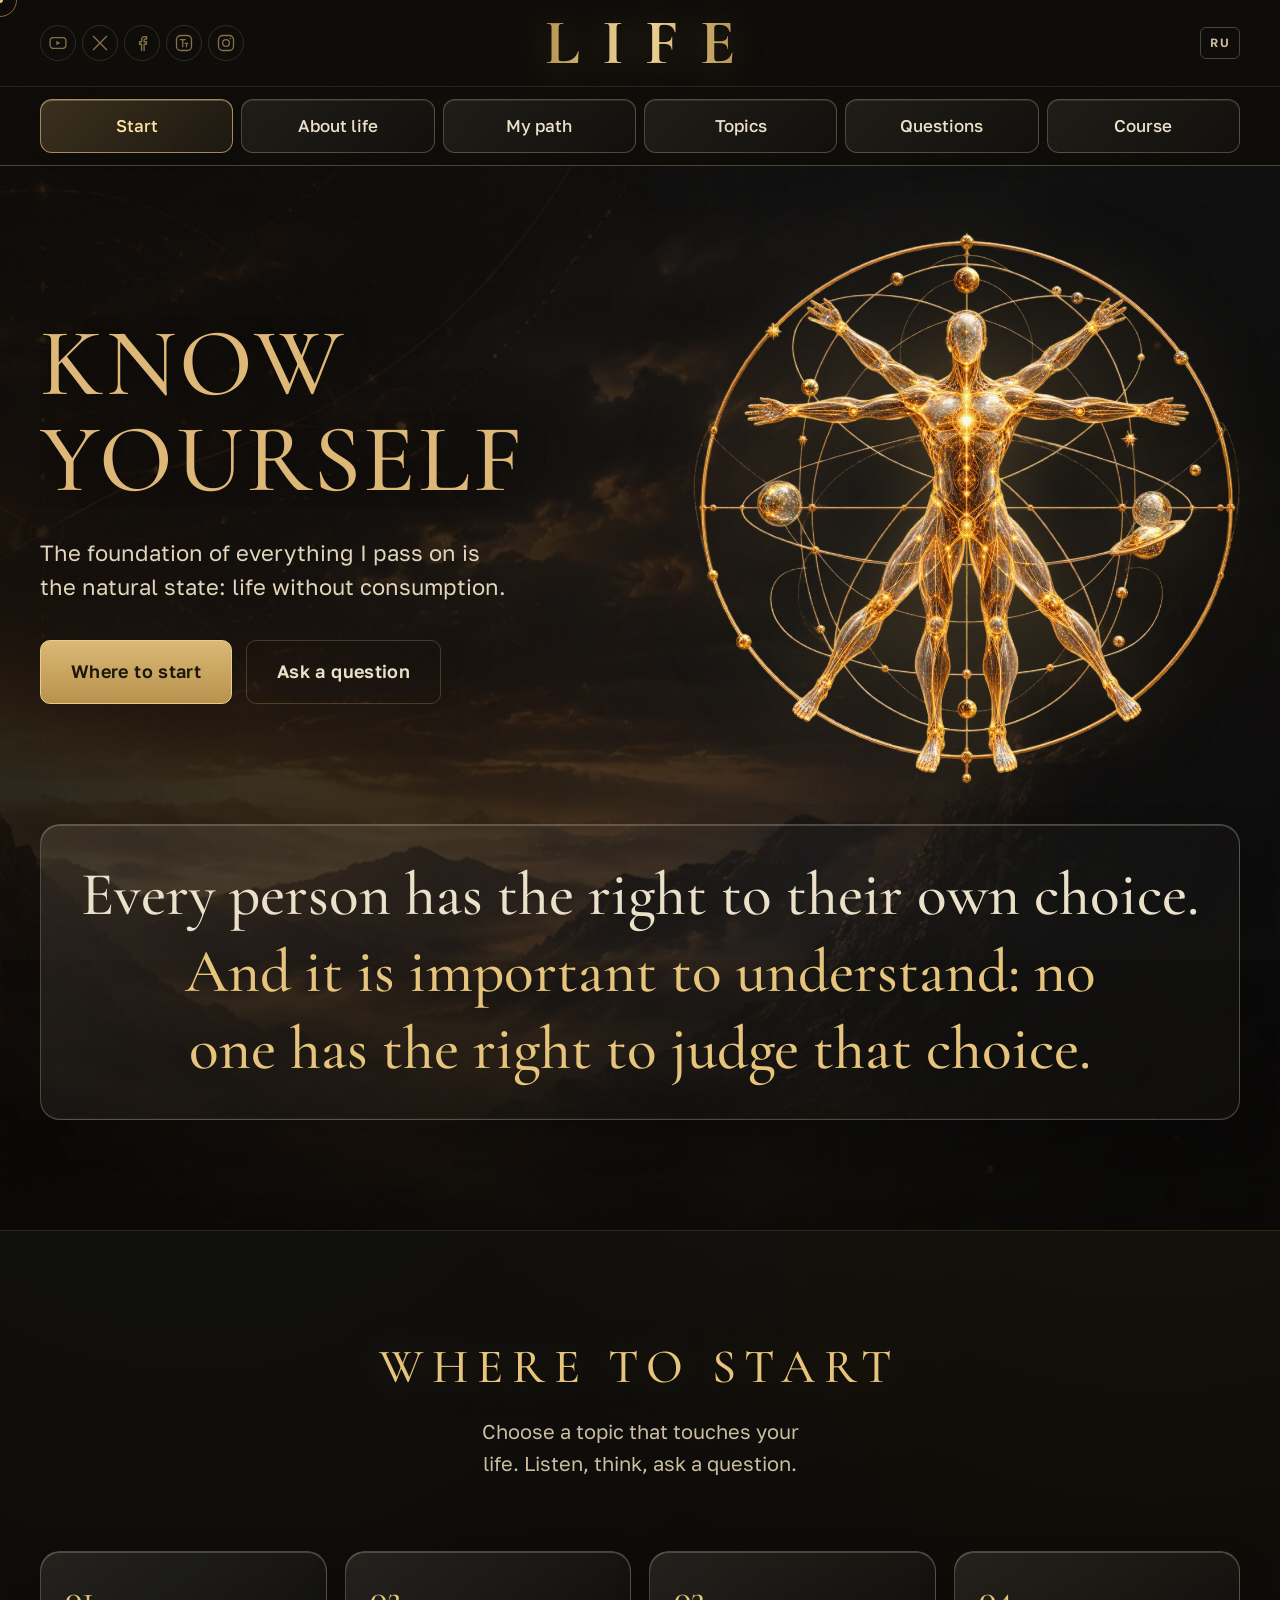
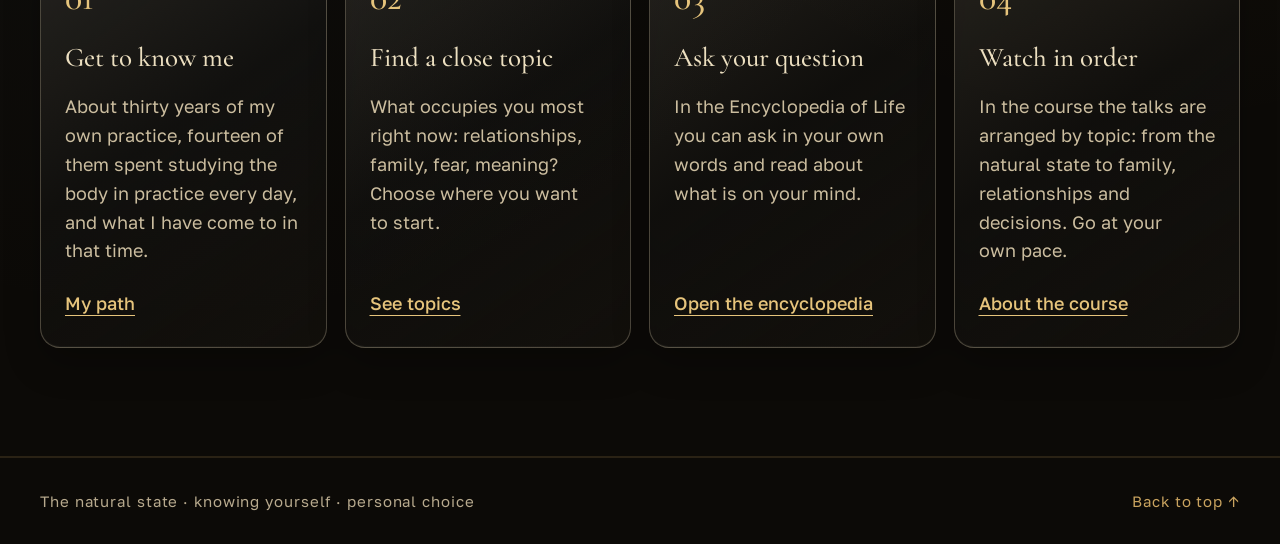
==== commit 8b633943: "Header social links as named by Vyacheslav: Instagram in RU, Truth Social in EN Co-Authored-By: Clau" ====
--- a/en/index.html
+++ b/en/index.html
@@ -1,2 +1,2 @@
-<!DOCTYPE html><html lang="ru"><head><meta charSet="utf-8"/><meta name="viewport" content="width=device-width, initial-scale=1"/><link rel="preload" as="image" imageSrcSet="/media/20260905/vitruvian-lite-420.webp 420w, /media/20260905/vitruvian-lite-960.webp 960w" imageSizes="(max-width: 780px) 80vw, 560px" fetchPriority="high"/><link rel="stylesheet" href="/_next/static/css/index.Cc6gaWjA.css" data-rsc-css-href="/_next/static/css/index.Cc6gaWjA.css" data-precedence="vite-rsc/importer-resources"/><link rel="modulepreload" fetchPriority="low" href="/_next/static/chunks/index-DpZvD2FS.js"/><script src="/_next/static/chunks/rolldown-runtime-C60lm6uB.js" type="module" async=""></script><script src="/_next/static/chunks/framework-D_rUT4EX.js" type="module" async=""></script><script src="/_next/static/chunks/app-elements-H_Dr48wG.js" type="module" async=""></script><script src="/_next/static/chunks/hash-Cp347hhd.js" type="module" async=""></script><script src="/_next/static/chunks/record-uXSNv6cl.js" type="module" async=""></script><script src="/_next/static/chunks/app-rsc-cache-busting-CJDRM4Ge.js" type="module" async=""></script><script src="/_next/static/chunks/app-rsc-render-mode-CvTCGruk.js" type="module" async=""></script><script src="/_next/static/chunks/headers-C_MtfdF4.js" type="module" async=""></script><script src="/_next/static/chunks/protocol-headers-B9-bVeat.js" type="module" async=""></script><script src="/_next/static/chunks/deployment-id-DFhHa9wO.js" type="module" async=""></script><script src="/_next/static/chunks/navigation-errors-D5LMQqDL.js" type="module" async=""></script><link rel="modulepreload" href="/_next/static/chunks/layout-segment-context-Bfoq4IP4.js" crossorigin=""/><link rel="modulepreload" href="/_next/static/chunks/site-l4Y0k7ZB.js" crossorigin=""/><title>Know Yourself · The natural state</title><meta name="description" content="Vyacheslav Timoshenko: thirty years of practising the natural state. The body, habits, family and your own choice. The Encyclopedia of Life and the course."/><meta name="robots" content="index, follow"/><meta property="og:title" content="Know Yourself · The natural state"/><meta property="og:description" content="Vyacheslav Timoshenko: thirty years of practising the natural state. The body, habits, family and your own choice. The Encyclopedia of Life and the course."/><meta property="og:url" content="https://vyhod-iz-matricy.pages.dev/en/"/><meta property="og:site_name" content="Know Yourself"/><meta property="og:type" content="website"/><meta property="og:locale" content="en_US"/><meta property="og:image" content="https://vyhod-iz-matricy.pages.dev/og-1200x630.jpg"/><meta property="og:image:width" content="1200"/><meta property="og:image:height" content="630"/><meta property="og:image:alt" content="Know Yourself"/><meta name="twitter:card" content="summary_large_image"/><meta name="twitter:title" content="Know Yourself · The natural state"/><meta name="twitter:description" content="Vyacheslav Timoshenko: thirty years of practising the natural state. The body, habits, family and your own choice. The Encyclopedia of Life and the course."/><meta name="twitter:image" content="https://vyhod-iz-matricy.pages.dev/og-1200x630.jpg"/><link rel="icon" href="/favicon.svg" type="image/svg+xml"/><link rel="apple-touch-icon" href="/apple-touch-icon.png" type="image/png" sizes="180x180"/><link rel="canonical" href="https://vyhod-iz-matricy.pages.dev/en/"/><link rel="alternate" hrefLang="ru" href="https://vyhod-iz-matricy.pages.dev"/><link rel="alternate" hrefLang="en" href="https://vyhod-iz-matricy.pages.dev/en/"/><meta name="theme-color" content="#0c0a07"/><script>Object.assign(((self[Symbol.for("vinext.navigationRuntime")]??={bootstrap:{routeManifest:null},functions:{}}).bootstrap.rsc??={rsc:[]}),{params:{},nav:{"pathname":"/en","searchParams":[]}})</script><link rel="modulepreload" href="/_next/static/chunks/index-DpZvD2FS.js" />
-</head><body><main lang="en"><div class="progress" aria-hidden="true"></div><div class="spotlight" aria-hidden="true"></div><div class="cursor-dot" aria-hidden="true"></div><div class="cursor-ring" aria-hidden="true"></div><script type="application/ld+json">{"@context":"https://schema.org","@type":"WebSite","name":"Vyacheslav Timoshenko","url":"https://vyhod-iz-matricy.pages.dev/en/","inLanguage":"en","author":{"@type":"Person","name":"Vyacheslav Timoshenko"},"description":"Vyacheslav Timoshenko: thirty years of practising the natural state. The body, habits, family and your own choice."}</script><nav class="nav-glass" aria-label="Navigation"><div class="nav shell"><ul class="social" aria-label="Follow us"><li><span class="social-soon" aria-label="YouTube, coming soon" title="YouTube · coming soon"><svg viewBox="0 0 24 24" width="20" height="20" fill="none" stroke="currentColor" stroke-width="1.6" stroke-linecap="round" stroke-linejoin="round" aria-hidden="true"><rect x="2.5" y="5.5" width="19" height="13" rx="4"></rect><path d="M10 9.2v5.6l4.8-2.8z" fill="currentColor" stroke="none"></path></svg></span></li><li><span class="social-soon" aria-label="Instagram, coming soon" title="Instagram · coming soon"><svg viewBox="0 0 24 24" width="20" height="20" fill="none" stroke="currentColor" stroke-width="1.6" stroke-linecap="round" stroke-linejoin="round" aria-hidden="true"><rect x="3" y="3" width="18" height="18" rx="5"></rect><circle cx="12" cy="12" r="4"></circle><circle cx="17.3" cy="6.7" r=".9" fill="currentColor" stroke="none"></circle></svg></span></li><li><span class="social-soon" aria-label="X, coming soon" title="X · coming soon"><svg viewBox="0 0 24 24" width="20" height="20" fill="none" stroke="currentColor" stroke-width="1.6" stroke-linecap="round" stroke-linejoin="round" aria-hidden="true"><path d="M4 4l16 16M20 4 4 20"></path></svg></span></li><li><span class="social-soon" aria-label="Facebook, coming soon" title="Facebook · coming soon"><svg viewBox="0 0 24 24" width="20" height="20" fill="none" stroke="currentColor" stroke-width="1.6" stroke-linecap="round" stroke-linejoin="round" aria-hidden="true"><path d="M14.5 21v-7.5h2.6l.4-3h-3V8.7c0-.9.3-1.5 1.5-1.5h1.6V4.5c-.3 0-1.2-.1-2.3-.1-2.3 0-3.8 1.4-3.8 3.9v2.2H9v3h2.5V21"></path></svg></span></li></ul><a class="brand-word" href="#top">LIFE</a><a class="lang-switch" href="/" hrefLang="ru" title="Русская версия">RU</a></div></nav><nav class="section-tabs" aria-label="Site sections"><div class="section-tabs-inner shell"><a href="#top" class="active" aria-current="page">Start</a><a href="#vision" class="">About life</a><a href="#road" class="">My path</a><a href="#program" class="">Topics</a><a href="#encyclopedia" class="">Questions</a><a href="#buy" class="">Course</a></div></nav><header class="hero" id="top" data-tab="start"><div class="hero-art" data-para="0.14" aria-hidden="true"></div><div class="hero-veil" aria-hidden="true"></div><canvas class="threads" aria-hidden="true"></canvas><div class="shell hero-grid"><div class="hero-copy-side reveal"><h1><span class="line"><span>Know</span></span><span class="line"><span>yourself</span></span></h1><p class="hero-lead">The foundation of everything I pass on is the natural state: life without consumption.</p><div class="hero-actions"><a class="button button-gold" href="#start">Where to start</a><a class="button button-line" href="https://t.me/nutrition_encyclopedia_bot" target="_blank" rel="noopener">Ask a question</a></div></div><figure class="emblem reveal" aria-hidden="true"><img src="/media/20260905/vitruvian-lite-960.webp" srcSet="/media/20260905/vitruvian-lite-420.webp 420w, /media/20260905/vitruvian-lite-960.webp 960w" sizes="(max-width: 780px) 80vw, 560px" alt="" width="960" height="978" fetchPriority="high" decoding="async"/></figure><aside class="hero-quote glass reveal"><p>Every person has the right to their own choice.<!-- --> <span class="quote-emphasis">And it is important to understand: no one has the right to judge that choice.</span></p></aside></div></header><section class="section" id="vision" aria-label="About a person and life" data-tab="life" hidden=""><div class="shell"><header class="section-head center reveal"><h2>Person. Experience. Life.</h2><p>Who are we? What does it mean to live in this body? These questions have occupied me for many years. Here I share my understanding.</p></header><aside class="pillar glass reveal reader-note" aria-label="If you are reading this"><h3>If you are reading this</h3><p>If you are here, something in your usual life already feels wrong. After a heavy meal you feel weighed down, you lack energy, the day does not start without coffee. These are the first signals. I do not persuade or rush anyone. Here is what I have come to myself, and how to live is up to you.</p></aside><div class="pillar-grid"><article class="pillar glass reveal"><h3>The natural state</h3><p>The foundation of everything I talk about. That is what I call life without food and water. My understanding of the body, a person and spiritual growth grows out of it.</p></article><article class="pillar glass reveal"><h3>A person and the body</h3><p>I understand a person as a soul, as life itself. The body is the form in which we live here. It matters to me to learn what it can do and to treat it with care.</p></article><article class="pillar glass reveal"><h3>Thirty years of searching</h3><p>I have given about thirty years to this. For fourteen of them I studied my own body every day. Here I talk about what I have been through myself.</p></article><article class="pillar glass reveal"><h3>Step by step</h3><p>I want to pass on my experience in order, so that separate talks add up to understanding and you have time to think and ask questions.</p></article></div><p class="section-caption reveal"><a href="#author-position">How I understand life</a> · <a href="#road">My path</a></p></div></section><section class="section" id="start" aria-label="Where to start" data-tab="start"><div class="shell"><header class="section-head center reveal"><h2>Where to start</h2><p>Choose a topic that touches your life. Listen, think, ask a question.</p></header><ol class="start-grid"><li class="start-card glass reveal"><span class="step-number" aria-hidden="true">0<!-- -->1</span><h3>Get to know me</h3><p>About thirty years of my own practice, fourteen of them spent studying the body in practice every day, and what I have come to in that time.</p><a href="#road">My path</a></li><li class="start-card glass reveal"><span class="step-number" aria-hidden="true">0<!-- -->2</span><h3>Find a close topic</h3><p>What occupies you most right now: relationships, family, fear, meaning? Choose where you want to start.</p><a href="#program">See topics</a></li><li class="start-card glass reveal"><span class="step-number" aria-hidden="true">0<!-- -->3</span><h3>Ask your question</h3><p>In the Encyclopedia of Life you can ask in your own words and read about what is on your mind.</p><a href="https://t.me/nutrition_encyclopedia_bot" target="_blank" rel="noopener">Open the encyclopedia</a></li><li class="start-card glass reveal"><span class="step-number" aria-hidden="true">0<!-- -->4</span><h3>Watch in order</h3><p>In the course the talks are arranged by topic: from the natural state to family, relationships and decisions. Go at your own pace.</p><a href="#buy">About the course</a></li></ol></div></section><section class="section" id="encyclopedia" aria-label="Encyclopedia of Life" data-tab="questions" hidden=""><div class="shell"><div class="encyclopedia-card glass reveal"><div><p class="hero-kicker">Questions in Telegram</p><h2>Encyclopedia of Life</h2><p>About a person, the body, habits and choice. Read by topic or write what is on your mind. The bot answers in English and helps you find the answer in talks and texts.</p><p class="encyclopedia-facts">Topics are always free to read. Your first 10 questions in your own words are free.</p></div><a class="button button-gold" href="https://t.me/nutrition_encyclopedia_bot" target="_blank" rel="noopener">Ask in Telegram</a></div></div></section><section class="section" id="author-position" aria-label="How I understand life" data-tab="life" hidden=""><div class="shell"><header class="section-head center reveal"><h2>How I understand life</h2><p>I talk about what I have come to through years of my own search. Your choice stays with you.</p></header><div class="position-list reveal"><details class="position-item glass"><summary>A person and the body</summary><p>For me a person is a soul, life itself. The body is the form through which we live our experience. That is why knowing yourself is linked both to your inner life and to how you treat your body.</p></details><details class="position-item glass"><summary>The natural state</summary><p>I know and I say it plainly: a person does not need food. You can live on food, but you pay for it. The natural state is life without food and without water. I connect it with spiritual growth.</p></details><details class="position-item glass"><summary>How long a person can live</summary><p>I know a person can do far more than we usually think. Living with consumption, a person can reach a hundred and fifty or two hundred years. Without consumption you can live three hundred, five hundred, a thousand years and leave on your own, when you decide.</p></details><details class="position-item glass"><summary>The capacity of the brain</summary><p>Talking about what a person is capable of, I compared 1–2% with 5–7% and spoke about the full opening of the brain. This is how I show how much in us is still unopened.</p></details><details class="position-item glass"><summary>Spiritual growth</summary><p>I connect a person&#x27;s growth with the soul and the Creator. For me it covers the whole of life: thoughts, actions, habits and how you treat people.</p></details><details class="position-item glass"><summary>The body as a conductor of light</summary><p>When a person lives in the natural state, the body becomes a conductor of light and energy. The light of the Creator passes through it. Such a body easily draws energy, and with it everything needed in material life.</p></details></div></div></section><section class="section road-section" id="road" data-spotlight="1" aria-label="My path" data-tab="path" hidden=""><div class="shell"><header class="section-head reveal"><h2>My path</h2><p>Thirty years of my own practice, fourteen of them studying the body in practice every day. Here I tell you what I have come to and what I want to pass on.</p></header><figure class="portrait reveal"><img class="reveal-img" src="/media/20261009/portrait-810.webp" srcSet="/media/20261009/portrait-480.webp 480w, /media/20261009/portrait-810.webp 810w" sizes="(max-width: 780px) min(70vw, 340px), 360px" alt="Vyacheslav Timoshenko" width="810" height="1080" loading="lazy" decoding="async"/><figcaption><span>Vyacheslav Timoshenko</span>author of the project</figcaption></figure><dl class="path-facts glass reveal"><div><dt>30 years</dt><dd>of my own practice</dd></div><div><dt>14 years</dt><dd>of studying the body every day</dd></div></dl><div class="path-chapters"><article class="path-chapter glass reveal"><h3>Testing it on myself</h3><p>I have given thirty years to my own practice. For fourteen of them I studied my body every day. At first it was my personal growth, and then it all turned into a personal study for humanity. It interested me so much that I began to study myself, so that later I could pass it on to people.</p></article><article class="path-chapter glass reveal"><h3>A person and the body</h3><p>For me a person is more than a body. I understand a person as a soul, as life, and the body as the form in which we are here. My interest in knowing yourself and in the body&#x27;s capacities grew from this.</p></article><article class="path-chapter glass reveal"><h3>The natural state</h3><p>That is what I call life without consuming food and water. I know and I say it plainly: a person does not need food. You can live on food, but you pay for it. For me this is linked to the body, habits and spiritual growth.</p></article><article class="path-chapter glass reveal"><h3>Passing on what I lived</h3><p>Over the years many recordings have built up: talks, voice messages, texts and videos. Now I am arranging my experience by topic and in order, so you can start with a clear question, listen, think and gradually go deeper.</p></article></div><aside class="path-choice glass reveal" id="stop" aria-label="The right to your own choice"><h3>Your choice stays with you</h3><p>I do not put myself above anyone. There is no person who is higher or lower than another. We all have the same capacities and resources, laid down before we were born. Everyone has their own path and the right to choose how to live. I share what I have been through myself.</p><div class="path-links"><a href="https://t.me/nutrition_encyclopedia_bot" target="_blank" rel="noopener">Ask a question</a></div></aside></div></section><section class="section" id="pillars" aria-label="Four supports" data-tab="life" hidden=""><div class="shell"><header class="section-head center reveal"><h2>Four supports</h2><p>What I come back to in my decisions and actions.</p></header><div class="pillar-grid"><article class="pillar glass reveal"><h3>Notice yourself</h3><p>What do you choose yourself, and what do you do out of habit? Start with simple observations of your day.</p></article><article class="pillar glass reveal"><h3>Own your choice</h3><p>Every decision has consequences. It matters to me to understand where my actions lead.</p></article><article class="pillar glass reveal"><h3>Understand through experience</h3><p>I watched, tried, made mistakes and searched again. This is how my understanding of life gradually took shape.</p></article><article class="pillar glass reveal"><h3>Respect others</h3><p>You must not put yourself above another person. Everyone has their own path and the right to choose.</p></article></div></div></section><section class="section" id="program" aria-label="Programme" data-tab="topics" hidden=""><div class="shell"><header class="section-head center reveal"><h2>What we talk about</h2><p>About what touches you every day. Choose what suits you now: watching, listening or reading.</p></header><div class="program-grid"><article class="program-card glass reveal" data-tilt="1"><img class="reveal-img" src="/media/20260915/prog-video-640.webp" alt="Talks" width="640" height="640" loading="lazy" decoding="async"/><div class="program-body"><h3>Talks</h3><p>About what moves us in everyday life: family, relationships, fear, money and meaning. Watch or listen. The talks are in Russian for now.</p></div></article><article class="program-card glass reveal" data-tilt="1"><img class="reveal-img" src="/media/20260915/prog-practice-640.webp" alt="Watching yourself" width="640" height="640" loading="lazy" decoding="async"/><div class="program-body"><h3>Watching yourself</h3><p>How do you make decisions? What repeats day after day? Notice it and come back to your questions.</p></div></article><article class="program-card glass reveal" data-tilt="1"><img class="reveal-img" src="/media/20260915/prog-live-640.webp" alt="Questions" width="640" height="640" loading="lazy" decoding="async"/><div class="program-body"><h3>Questions</h3><p>Something still unclear? Write about it to the Encyclopedia of Life. One question is enough to start.</p></div></article><article class="program-card glass reveal" data-tilt="1"><img class="reveal-img" src="/media/20260915/prog-community-640.webp" alt="Your own pace" width="640" height="640" loading="lazy" decoding="async"/><div class="program-body"><h3>Your own pace</h3><p>Read and listen without hurrying. You can come back to a talk that matters to you later.</p></div></article></div></div></section><section class="section" id="thoughts" aria-label="On the path and the body" data-tab="topics" hidden=""><div class="shell"><header class="section-head center reveal"><h2>On the path and the body</h2><p>Briefly about what I have learned on myself. Open what resonates.</p></header><div class="position-list reveal"><details class="position-item glass"><summary>Food as a dependency</summary><p>I do not divide food into right and wrong. For me any food keeps a person dependent, only with different strength. Heavy food holds you the hardest, especially killed animals. It pins a person to the ground at once. That includes everything people call animal products: they even came up with a formula for it and hung a label on it. In fact it is dead flesh. We become what we eat. If we eat what is dead, we become dead ourselves. An animal gives milk only to its own young, just as a mother gives milk to her child. Next comes what is killed, boiled, fried, baked: grains, porridge, cooked vegetables. That is dead food too. Fruit holds you less, juice even less. After that comes the way out into the natural state. A person can eat, enjoy it and relieve stress with it. That is their right, and they must not be judged for it. But they pay for it.</p></details><details class="position-item glass"><summary>Why people say it does not suit them</summary><p>When a person does not like something, the mind easily finds arguments against it. This is how the mind protects itself. More often these words hide an unwillingness to go through transformation: changes tied to the rebuilding of the body, working on yourself physically and psychologically, changes in appearance. Cold, weakness, breaking habits. It is hard, I know it from myself.</p></details><details class="position-item glass"><summary>Everyone at their own level</summary><p>Some take short breaks from food, some have become vegetarian, some raw food eaters, some fruitarians. I once went through all these paths myself: vegetarianism, veganism, raw food, fruit only, juice only. I went up and down all these food chains many times. I do not judge anyone. Everyone stands on their own step and will move further in their own time, when they are ready.</p></details><details class="position-item glass"><summary>Practice matters more than theory</summary><p>Practitioners change the world. Those who went through everything themselves rather than studied it from the side. I spent thirty years of my life on this, and for fourteen of them I studied my body every day. I came to the very edge of life and death. That is why I only speak about what I have tested myself.</p></details><details class="position-item glass"><summary>Why the beginning is hard</summary><p>When you step onto the path of knowing yourself and enter the natural state, the people around you are used to seeing you differently. But changes start to happen in your face, in your body, in everything, and it frightens you too. Especially if you are an athlete: at the start of the natural state you will lose to any athlete. Physical results drop because the body is rebuilding. There can be weakness, sluggishness, a heavy head. Many tell themselves: better eat, sleep, and everything will be fine. That is a choice too. Those who have knowledge or support keep going. Today three kilometres, tomorrow four, then five. Slowly, but better every day.</p></details><details class="position-item glass"><summary>Why nothing happens fast</summary><p>The human body is part of nature, and nature is alive, nothing in it happens fast. A sapling does not become a big tree overnight. Hair and nails do not grow fast either: everything takes time. It is the same with the body in the natural state. In the first, second and third year changes keep coming. Many leave the path right here: they lack the patience to wait it out.</p></details><details class="position-item glass"><summary>How the body renews itself</summary><p>When a person stops consuming, the body no longer spends its strength on taking food in and getting it out. All systems renew, cells are gradually replaced, and a new form of life builds up in the same body. The internal organs switch on fully. A person grows younger. People my age grow old, while I grow younger with the years.</p></details><details class="position-item glass"><summary>Possibilities without limit</summary><p>Everything around us is built like a fractal. If you can walk a kilometre, you can walk ten. If you can walk ten, you can walk a hundred. If you can walk a hundred, you can walk a thousand. It is the same with running: if you can run ten kilometres, you can run twenty, fifty, a hundred, a thousand. A lot depends on training, but just as much on the state you do it in, with consumption or without it.</p></details><details class="position-item glass"><summary>What the body does at night</summary><p>By evening the body, loaded with food all day, switches off. It needs sleep, because at night it sorts out everything a person has thrown into it. That is why late in the evening there is almost nobody outside. At that time I go for a calm run.</p></details><details class="position-item glass"><summary>How food leaves the body</summary><p>Fruit passes easily. Meat, fried potatoes, pasta, chocolate and all this rubbish take months to leave. So for those who still stay in consumption and do not go further, out of fear or by their own choice, I recommend eating only fruit, moving more and eating no more than once or twice a day.</p></details><details class="position-item glass"><summary>Why teeth decay</summary><p>I tested on myself what makes teeth decay. Teeth decay most of all from any food cooked on fire. Dairy, cheese, eggs, fish and meat belong here too.</p></details><details class="position-item glass"><summary>Tomatoes</summary><p>If you still eat fruit and vegetables, take a closer look at tomatoes. They have less sugar than fruit, and they carry the red colour that matters for the body. Eat them as they are, without salt and pepper.</p></details></div><p class="section-caption reveal">Want to ask in your own words?<!-- --> <a href="https://t.me/nutrition_encyclopedia_bot" target="_blank" rel="noopener">Encyclopedia of Life</a></p></div></section><section class="section" id="directions" aria-label="Directions" data-tab="topics" hidden=""><div class="shell"><header class="section-head center reveal"><h2>Directions</h2><p>You can begin with talks about everyday life. Come back to the deeper questions when you feel drawn to them.</p></header><div class="direction-grid"><article class="direction glass reveal direction-current"><p class="direction-status">First direction · for those starting out</p><h3>The natural state</h3><p>The natural state and everything that grows from it: the body, the path of life, family, relationships and decisions. A good place to begin.</p><a class="direction-link" href="#buy">About the course<!-- --> <span aria-hidden="true">→</span></a></article><article class="direction glass reveal"><p class="direction-status">Second direction · going deeper</p><h3>Conscious transformation</h3><p>About habits, discipline and responsibility for your own decisions. About noticing yourself and changing what you no longer want to live with.</p></article><article class="direction glass reveal"><p class="direction-status">In preparation</p><h3>Full opening</h3><p>My knowledge of human capacity, the body and spiritual growth. There is no limit to human capacity: not physically, not psychologically, not in creativity. Everything depends on your intention, your readiness to work on yourself and where you direct your attention.</p></article></div></div></section><section class="section" id="buy" aria-label="Course" data-tab="course" hidden=""><div class="shell"><header class="section-head center reveal"><h2>Course</h2></header><div class="buy-card glass reveal"><p class="buy-lead">It starts with the natural state of the body, then meaning, family, relationships, fear and money. Short lessons to watch on a phone or computer, without hurrying. The lessons are in Russian for now.</p><ol class="buy-modules"><li>The natural state<small>life without consumption, the body, cleansing, cold</small></li><li>Body and movement<small>running barefoot, cold, challenges</small></li><li>Meeting yourself<small>my story and the first questions about yourself</small></li><li>Meaning and gratitude<small>the strength of the heart, kindness, what it means to be happy</small></li><li>Family and legacy<small>children and grandchildren, a father&#x27;s school, what we leave behind</small></li><li>Relationships<small>man and woman, love and expectations, betrayal</small></li><li>Fear and decisions<small>how to let go of fear and decide</small></li><li>Money and abundance<small>how to relate to money and wealth</small></li></ol><p class="buy-facts">78 lessons: 74 videos and 4 texts · about 6 hours · in Russian</p><a class="button button-gold button-buy" href="https://t.me/The_Path_of_the_Heart_bot" target="_blank" rel="noopener">Buy the course</a><p class="buy-hint">The course bot opens in Telegram.</p><p class="buy-note">You can stop at a thought that matters to you, come back to a lesson and watch it again.</p></div></div></section><section class="section" id="system" aria-label="How the system works" data-tab="course" hidden=""><div class="shell"><header class="section-head center reveal"><h2>How the system works</h2><p>I am a practitioner, but practice alone is not enough. We need a system where everything is laid out in order: where to start, what to do next, what will happen. We are building it from my talks, recordings and experience, step by step.</p></header><ol class="start-grid"><li class="start-card glass reveal"><span class="step-number" aria-hidden="true">0<!-- -->1</span><h3>Getting to know it</h3><p>You read, watch and ask questions in the Encyclopedia of Life. You test yourself without hurrying.</p></li><li class="start-card glass reveal"><span class="step-number" aria-hidden="true">0<!-- -->2</span><h3>The course</h3><p>Talks in order, by topic. You can come back to what touched you.</p></li><li class="start-card glass reveal"><span class="step-number" aria-hidden="true">0<!-- -->3</span><h3>The space</h3><p>A place you can come to for practice and touch the natural state yourself. The time, place and terms will be announced separately.</p></li></ol></div></section><section class="section final" id="project" data-spotlight="1" aria-label="Final" data-tab="course" hidden=""><img class="final-art" data-para="0.12" data-para-self="1" src="/media/20260915/final-trail-1536.webp" alt="" aria-hidden="true" width="1536" height="1024" loading="lazy" decoding="async"/><div class="final-veil" aria-hidden="true"></div><canvas class="threads" aria-hidden="true"></canvas><div class="shell"><h2 class="reveal"><span class="line"><span>Your main path</span></span><span class="line"><span>begins within.</span></span></h2><a class="button button-line reveal" href="https://t.me/nutrition_encyclopedia_bot" target="_blank" rel="noopener">Ask a question</a></div></section><footer class="footer"><div class="shell footer-row"><span>The natural state · knowing yourself · personal choice</span><a href="#top">Back to top ↑</a></div></footer></main><script type="module" src="/_next/static/chunks/index-DpZvD2FS.js" id="_R_" async=""></script><script>((self[Symbol.for("vinext.navigationRuntime")]??={bootstrap:{routeManifest:null},functions:{}}).bootstrap.rsc??={rsc:[]}).rsc.push("0:{\"page:/en\":\"$L1\",\"layout:/\":\"$L2\",\"route:/en\":\"$L3\",\"__route\":\"route:/en\",\"__interceptionContext\":null,\"__layoutIds\":[\"layout:/\"],\"__rootLayout\":\"/\",\"__bfcacheSegmentIdentities\":{\"layout:/\":\"[\\\"layout\\\",\\\"layout:/\\\",\\\"root-boundary:/\\\",\\\"\\\"]\",\"page:/en\":\"[\\\"page\\\",\\\"page:/en\\\",\\\"root-boundary:/\\\",\\\"[\\\\\\\"en\\\\\\\"]\\\"]\"},\"__srcPage\":[\"en\",\"page\"],\"__layoutFlags\":{\"layout:/\":\"s\"},\"__artifactCompatibility\":{\"schemaVersion\":1,\"graphVersion\":\"app-route-graph:45c790183ba88330\",\"deploymentVersion\":\"bf7c886b-b781-48e1-86a2-58f338c1df22\",\"appElementsSchemaVersion\":1,\"rscPayloadSchemaVersion\":1,\"rootBoundaryId\":\"/\",\"renderEpoch\":null},\"__dynamicStaleTime\":0}\n")</script><script>((self[Symbol.for("vinext.navigationRuntime")]??={bootstrap:{routeManifest:null},functions:{}}).bootstrap.rsc??={rsc:[]}).rsc.push("4:I[\"88664c582e82\",[],\"Children\",1]\n")</script><script>((self[Symbol.for("vinext.navigationRuntime")]??={bootstrap:{routeManifest:null},functions:{}}).bootstrap.rsc??={rsc:[]}).rsc.push("5:I[\"89e04654e283\",[],\"GlobalErrorBoundary\",1]\n")</script><script>((self[Symbol.for("vinext.navigationRuntime")]??={bootstrap:{routeManifest:null},functions:{}}).bootstrap.rsc??={rsc:[]}).rsc.push("6:I[\"516dba86d6f6\",[],\"default\",1]\n")</script><script>((self[Symbol.for("vinext.navigationRuntime")]??={bootstrap:{routeManifest:null},functions:{}}).bootstrap.rsc??={rsc:[]}).rsc.push("7:I[\"89e04654e283\",[],\"ErrorBoundary\",1]\n")</script><script>((self[Symbol.for("vinext.navigationRuntime")]??={bootstrap:{routeManifest:null},functions:{}}).bootstrap.rsc??={rsc:[]}).rsc.push("8:I[\"4c81dbf4bedb\",[],\"LayoutSegmentProvider\",1]\n")</script><script>((self[Symbol.for("vinext.navigationRuntime")]??={bootstrap:{routeManifest:null},functions:{}}).bootstrap.rsc??={rsc:[]}).rsc.push("9:I[\"88664c582e82\",[],\"Slot\",1]\n")</script><script>((self[Symbol.for("vinext.navigationRuntime")]??={bootstrap:{routeManifest:null},functions:{}}).bootstrap.rsc??={rsc:[]}).rsc.push("a:I[\"89e04654e283\",[],\"NotFoundBoundary\",1]\n")</script><script>((self[Symbol.for("vinext.navigationRuntime")]??={bootstrap:{routeManifest:null},functions:{}}).bootstrap.rsc??={rsc:[]}).rsc.push("b:I[\"c2747888630f\",[],\"default\",1]\n")</script><script>((self[Symbol.for("vinext.navigationRuntime")]??={bootstrap:{routeManifest:null},functions:{}}).bootstrap.rsc??={rsc:[]}).rsc.push(":HL[\"/_next/static/css/index.Cc6gaWjA.css\",\"style\"     ]\n")</script><script>((self[Symbol.for("vinext.navigationRuntime")]??={bootstrap:{routeManifest:null},functions:{}}).bootstrap.rsc??={rsc:[]}).rsc.push("2:[[[\"$\",\"link\",\"css:/_next/static/css/index.Cc6gaWjA.css\",{\"rel\":\"stylesheet\",\"precedence\":\"vite-rsc/importer-resources\",\"href\":\"/_next/static/css/index.Cc6gaWjA.css\",\"data-rsc-css-href\":\"/_next/static/css/index.Cc6gaWjA.css\"}],\"$undefined\"],[\"$\",\"html\",null,{\"lang\":\"ru\",\"children\":[\"$\",\"body\",null,{\"children\":[\"$\",\"$L4\",null,{}]}]}]]\n")</script><script>((self[Symbol.for("vinext.navigationRuntime")]??={bootstrap:{routeManifest:null},functions:{}}).bootstrap.rsc??={rsc:[]}).rsc.push("3:[[[\"$\",\"meta\",null,{\"charSet\":\"utf-8\"}],[[\"$\",\"title\",\"0\",{\"children\":\"Know Yourself · The natural state\"}],[\"$\",\"meta\",\"1\",{\"name\":\"description\",\"content\":\"Vyacheslav Timoshenko: thirty years of practising the natural state. The body, habits, family and your own choice. The Encyclopedia of Life and the course.\"}],[\"$\",\"meta\",\"2\",{\"name\":\"robots\",\"content\":\"index, follow\"}],[\"$\",\"meta\",\"3\",{\"property\":\"og:title\",\"content\":\"Know Yourself · The natural state\"}],[\"$\",\"meta\",\"4\",{\"property\":\"og:description\",\"content\":\"Vyacheslav Timoshenko: thirty years of practising the natural state. The body, habits, family and your own choice. The Encyclopedia of Life and the course.\"}],[\"$\",\"meta\",\"5\",{\"property\":\"og:url\",\"content\":\"https://vyhod-iz-matricy.pages.dev/en/\"}],[\"$\",\"meta\",\"6\",{\"property\":\"og:site_name\",\"content\":\"Know Yourself\"}],[\"$\",\"meta\",\"7\",{\"property\":\"og:type\",\"content\":\"website\"}],[\"$\",\"meta\",\"8\",{\"property\":\"og:locale\",\"content\":\"en_US\"}],[\"$\",\"meta\",\"9\",{\"property\":\"og:image\",\"content\":\"https://vyhod-iz-matricy.pages.dev/og-1200x630.jpg\"}],[\"$\",\"meta\",\"10\",{\"property\":\"og:image:width\",\"content\":\"1200\"}],[\"$\",\"meta\",\"11\",{\"property\":\"og:image:height\",\"content\":\"630\"}],[\"$\",\"meta\",\"12\",{\"property\":\"og:image:alt\",\"content\":\"Know Yourself\"}],[\"$\",\"meta\",\"13\",{\"name\":\"twitter:card\",\"content\":\"summary_large_image\"}],[\"$\",\"meta\",\"14\",{\"name\":\"twitter:title\",\"content\":\"Know Yourself · The natural state\"}],[\"$\",\"meta\",\"15\",{\"name\":\"twitter:description\",\"content\":\"Vyacheslav Timoshenko: thirty years of practising the natural state. The body, habits, family and your own choice. The Encyclopedia of Life and the course.\"}],[\"$\",\"meta\",\"16\",{\"name\":\"twitter:image\",\"content\":\"https://vyhod-iz-matricy.pages.dev/og-1200x630.jpg\"}],[\"$\",\"link\",\"17\",{\"data-vinext-streamed-icon\":\"$undefined\",\"rel\":\"icon\",\"href\":\"/favicon.svg\",\"type\":\"image/svg+xml\",\"sizes\":\"$undefined\",\"color\":\"$undefined\",\"media\":\"$undefined\",\"fetchPriority\":\"$undefined\"}],[\"$\",\"link\",\"18\",{\"data-vinext-streamed-icon\":\"$undefined\",\"rel\":\"apple-touch-icon\",\"href\":\"/apple-touch-icon.png\",\"type\":\"image/png\",\"sizes\":\"180x180\",\"color\":\"$undefined\",\"media\":\"$undefined\",\"fetchPriority\":\"$undefined\"}],[\"$\",\"link\",\"19\",{\"rel\":\"canonical\",\"href\":\"https://vyhod-iz-matricy.pages.dev/en/\"}],[\"$\",\"link\",\"20\",{\"rel\":\"alternate\",\"hrefLang\":\"ru\",\"href\":\"https://vyhod-iz-matricy.pages.dev\"}],[\"$\",\"link\",\"21\",{\"rel\":\"alternate\",\"hrefLang\":\"en\",\"href\":\"https://vyhod-iz-matricy.pages.dev/en/\"}]],[[\"$\",\"meta\",\"0\",{\"name\":\"viewport\",\"content\":\"width=device-width, initial-scale=1\"}],[\"$\",\"meta\",\"1\",{\"name\":\"theme-color\",\"content\":\"#0c0a07\"}]]],[\"$\",\"$L5\",null,{\"fallback\":\"$6\",\"children\":[\"$\",\"$L7\",null,{\"fallback\":\"$6\",\"children\":[\"$\",\"$L8\",null,{\"providerId\":\"layout:/\",\"segmentMap\":{\"children\":[\"en\"]},\"children\":[\"$\",\"$L9\",null,{\"id\":\"layout:/\",\"parallelSlots\":\"$undefined\",\"children\":[\"$\",\"$La\",null,{\"resetKey\":\"en\",\"fallback\":[\"$\",\"main\",null,{\"style\":{\"minHeight\":\"100svh\",\"display\":\"grid\",\"placeItems\":\"center\",\"background\":\"#f4efe4\",\"color\":\"#211c14\",\"textAlign\":\"center\",\"padding\":\"24px\"},\"children\":[\"$\",\"div\",null,{\"children\":[[\"$\",\"p\",null,{\"style\":{\"color\":\"#a8482a\",\"fontSize\":\"10px\",\"fontWeight\":600,\"letterSpacing\":\".16em\",\"textTransform\":\"uppercase\",\"margin\":0},\"children\":\"Страница не найдена\"}],[\"$\",\"h1\",null,{\"style\":{\"fontFamily\":\"Prata, Georgia, 'Times New Roman', serif\",\"fontWeight\":400,\"fontSize\":\"clamp(40px, 8vw, 84px)\",\"letterSpacing\":\"-.02em\",\"margin\":\"22px 0 0\",\"lineHeight\":1.05},\"children\":\"Здесь дороги нет.\"}],[\"$\",\"p\",null,{\"style\":{\"color\":\"#5f5847\",\"margin\":\"26px auto 0\",\"maxWidth\":\"380px\",\"lineHeight\":1.6},\"children\":\"Такой страницы на сайте нет. Вернитесь на дорогу и продолжите оттуда.\"}],[\"$\",\"$Lb\",null,{\"href\":\"/\",\"style\":{\"display\":\"inline-flex\",\"alignItems\":\"center\",\"gap\":\"20px\",\"marginTop\":\"34px\",\"padding\":\"15px 20px\",\"background\":\"#211c14\",\"color\":\"#f4efe4\",\"fontSize\":\"10px\",\"fontWeight\":600,\"letterSpacing\":\".14em\",\"textTransform\":\"uppercase\",\"textDecoration\":\"none\"},\"children\":[\"На дорогу \",[\"$\",\"i\",null,{\"style\":{\"fontSize\":\"16px\",\"fontStyle\":\"normal\"},\"children\":\"←\"}]]}]]}]}],\"children\":[\"$\",\"$La\",null,{\"resetKey\":\"[\\\"en\\\"]\",\"fallback\":[\"$\",\"main\",null,{\"style\":{\"minHeight\":\"100svh\",\"display\":\"grid\",\"placeItems\":\"center\",\"background\":\"#f4efe4\",\"color\":\"#211c14\",\"textAlign\":\"center\",\"padding\":\"24px\"},\"children\":[\"$\",\"div\",null,{\"children\":[[\"$\",\"p\",null,{\"style\":{\"color\":\"#a8482a\",\"fontSize\":\"10px\",\"fontWeight\":600,\"letterSpacing\":\".16em\",\"textTransform\":\"uppercase\",\"margin\":0},\"children\":\"Страница не найдена\"}],[\"$\",\"h1\",null,{\"style\":{\"fontFamily\":\"Prata, Georgia, 'Times New Roman', serif\",\"fontWeight\":400,\"fontSize\":\"clamp(40px, 8vw, 84px)\",\"letterSpacing\":\"-.02em\",\"margin\":\"22px 0 0\",\"lineHeight\":1.05},\"children\":\"Здесь дороги нет.\"}],\"$Lc\",\"$Ld\"]}]}],\"children\":\"$Le\"}]}]}]}]}]}],null,null]\n")</script><script>((self[Symbol.for("vinext.navigationRuntime")]??={bootstrap:{routeManifest:null},functions:{}}).bootstrap.rsc??={rsc:[]}).rsc.push("f:I[\"b5e1778f2eff\",[],\"AppRouterScrollTarget\",1]\n")</script><script>((self[Symbol.for("vinext.navigationRuntime")]??={bootstrap:{routeManifest:null},functions:{}}).bootstrap.rsc??={rsc:[]}).rsc.push("10:I[\"89e04654e283\",[],\"RedirectBoundary\",1]\n")</script><script>((self[Symbol.for("vinext.navigationRuntime")]??={bootstrap:{routeManifest:null},functions:{}}).bootstrap.rsc??={rsc:[]}).rsc.push("c:[\"$\",\"p\",null,{\"style\":{\"color\":\"#5f5847\",\"margin\":\"26px auto 0\",\"maxWidth\":\"380px\",\"lineHeight\":1.6},\"children\":\"Такой страницы на сайте нет. Вернитесь на дорогу и продолжите оттуда.\"}]\n")</script><script>((self[Symbol.for("vinext.navigationRuntime")]??={bootstrap:{routeManifest:null},functions:{}}).bootstrap.rsc??={rsc:[]}).rsc.push("d:[\"$\",\"$Lb\",null,{\"href\":\"/\",\"style\":{\"display\":\"inline-flex\",\"alignItems\":\"center\",\"gap\":\"20px\",\"marginTop\":\"34px\",\"padding\":\"15px 20px\",\"background\":\"#211c14\",\"color\":\"#f4efe4\",\"fontSize\":\"10px\",\"fontWeight\":600,\"letterSpacing\":\".14em\",\"textTransform\":\"uppercase\",\"textDecoration\":\"none\"},\"children\":[\"На дорогу \",[\"$\",\"i\",null,{\"style\":{\"fontSize\":\"16px\",\"fontStyle\":\"normal\"},\"children\":\"←\"}]]}]\n")</script><script>((self[Symbol.for("vinext.navigationRuntime")]??={bootstrap:{routeManifest:null},functions:{}}).bootstrap.rsc??={rsc:[]}).rsc.push("e:[\"$\",\"$Lf\",null,{\"children\":[\"$\",\"$L10\",null,{\"children\":[[\"$\",\"$L8\",null,{\"providerId\":\"page:/en\",\"segmentMap\":{\"children\":[\"__PAGE__\"]},\"children\":[\"$\",\"$L9\",null,{\"id\":\"page:/en\"}]}],null]}]}]\n")</script><script>((self[Symbol.for("vinext.navigationRuntime")]??={bootstrap:{routeManifest:null},functions:{}}).bootstrap.rsc??={rsc:[]}).rsc.push("11:I[\"b85b39017127\",[],\"Site\",1]\n")</script><script>((self[Symbol.for("vinext.navigationRuntime")]??={bootstrap:{routeManifest:null},functions:{}}).bootstrap.rsc??={rsc:[]}).rsc.push("1:[\"$\",\"$L11\",null,{\"c\":{\"lang\":\"en\",\"home\":\"/en/\",\"other\":{\"href\":\"/\",\"label\":\"RU\",\"title\":\"Русская версия\"},\"encyclopediaHref\":\"https://t.me/nutrition_encyclopedia_bot\",\"buyHref\":\"https://t.me/The_Path_of_the_Heart_bot\",\"price\":\"\",\"wordmark\":\"LIFE\",\"social\":{\"label\":\"Follow us\",\"soon\":\"coming soon\",\"items\":[{\"id\":\"youtube\",\"name\":\"YouTube\",\"href\":\"\"},{\"id\":\"instagram\",\"name\":\"Instagram\",\"href\":\"\"},{\"id\":\"x\",\"name\":\"X\",\"href\":\"\"},{\"id\":\"facebook\",\"name\":\"Facebook\",\"href\":\"\"}]},\"nav\":\"Navigation\",\"sections\":\"Site sections\",\"tabs\":{\"start\":\"Start\",\"life\":\"About life\",\"path\":\"My path\",\"topics\":\"Topics\",\"questions\":\"Questions\",\"course\":\"Course\"},\"ld\":{\"name\":\"Vyacheslav Timoshenko\",\"description\":\"Vyacheslav Timoshenko: thirty years of practising the natural state. The body, habits, family and your own choice.\"},\"hero\":{\"lines\":[\"Know\",\"yourself\"],\"lead\":\"The foundation of everything I pass on is the natural state: life without consumption.\",\"start\":\"Where to start\",\"ask\":\"Ask a question\",\"quote\":[\"Every person has the right to their own choice.\",\"And it is important to understand: no one has the right to judge that choice.\"]},\"vision\":{\"label\":\"About a person and life\",\"title\":\"Person. Experience. Life.\",\"lead\":\"Who are we? What does it mean to live in this body? These questions have occupied me for many years. Here I share my understanding.\",\"reader\":[\"If you are reading this\",\"If you are here, something in your usual life already feels wrong. After a heavy meal you feel weighed down, you lack energy, the day does not start without coffee. These are the first signals. I do not persuade or rush anyone. Here is what I have come to myself, and how to live is up to you.\"],\"foundations\":[[\"The natural state\",\"The foundation of everything I talk about. That is what I call life without food and water. My understanding of the body, a person and spiritual growth grows out of it.\"],[\"A person and the body\",\"I understand a person as a soul, as life itself. The body is the form in which we live here. It matters to me to learn what it can do and to treat it with care.\"],[\"Thirty years of searching\",\"I have given about thirty years to this. For fourteen of them I studied my own body every day. Here I talk about what I have been through myself.\"],[\"Step by step\",\"I want to pass on my experience in order, so that separate talks add up to understanding and you have time to think and ask questions.\"]],\"links\":[\"How I understand life\",\"My path\"]},\"start\":{\"label\":\"Where to start\",\"title\":\"Where to start\",\"lead\":\"Choose a topic that touches your life. Listen, think, ask a question.\",\"steps\":[{\"title\":\"Get to know me\",\"text\":\"About thirty years of my own practice, fourteen of them spent studying the body in practice every day, and what I have come to in that time.\",\"href\":\"#road\",\"label\":\"My path\"},{\"title\":\"Find a close topic\",\"text\":\"What occupies you most right now: relationships, family, fear, meaning? Choose where you want to start.\",\"href\":\"#program\",\"label\":\"See topics\"},{\"title\":\"Ask your question\",\"text\":\"In the Encyclopedia of Life you can ask in your own words and read about what is on your mind.\",\"href\":\"https://t.me/nutrition_encyclopedia_bot\",\"label\":\"Open the encyclopedia\"},{\"title\":\"Watch in order\",\"text\":\"In the course the talks are arranged by topic: from the natural state to family, relationships and decisions. Go at your own pace.\",\"href\":\"#buy\",\"label\":\"About the course\"}]},\"encyclopedia\":{\"label\":\"Encyclopedia of Life\",\"kicker\":\"Questions in Telegram\",\"title\":\"Encyclopedia of Life\",\"text\":\"About a person, the body, habits and choice. Read by topic or write what is on your mind. The bot answers in English and helps you find the answer in talks and texts.\",\"facts\":\"Topics are always free to read. Your first 10 questions in your own words are free.\",\"button\":\"Ask in Telegram\"},\"position\":{\"label\":\"How I understand life\",\"title\":\"How I understand life\",\"lead\":\"I talk about what I have come to through years of my own search. Your choice stays with you.\",\"items\":[[\"A person and the body\",\"For me a person is a soul, life itself. The body is the form through which we live our experience. That is why knowing yourself is linked both to your inner life and to how you treat your body.\"],[\"The natural state\",\"I know and I say it plainly: a person does not need food. You can live on food, but you pay for it. The natural state is life without food and without water. I connect it with spiritual growth.\"],[\"How long a person can live\",\"I know a person can do far more than we usually think. Living with consumption, a person can reach a hundred and fifty or two hundred years. Without consumption you can live three hundred, five hundred, a thousand years and leave on your own, when you decide.\"],[\"The capacity of the brain\",\"Talking about what a person is capable of, I compared 1–2% with 5–7% and spoke about the full opening of the brain. This is how I show how much in us is still unopened.\"],[\"Spiritual growth\",\"I connect a person's growth with the soul and the Creator. For me it covers the whole of life: thoughts, actions, habits and how you treat people.\"],[\"The body as a conductor of light\",\"When a person lives in the natural state, the body becomes a conductor of light and energy. The light of the Creator passes through it. Such a body easily draws energy, and with it everything needed in material life.\"]]},\"road\":{\"label\":\"My path\",\"title\":\"My path\",\"lead\":\"Thirty years of my own practice, fourteen of them studying the body in practice every day. Here I tell you what I have come to and what I want to pass on.\",\"portrait\":{\"alt\":\"Vyacheslav Timoshenko\",\"name\":\"Vyacheslav Timoshenko\",\"role\":\"author of the project\"},\"facts\":[[\"30 years\",\"of my own practice\"],[\"14 years\",\"of studying the body every day\"]],\"chapters\":[[\"Testing it on myself\",\"I have given thirty years to my own practice. For fourteen of them I studied my body every day. At first it was my personal growth, and then it all turned into a personal study for humanity. It interested me so much that I began to study myself, so that later I could pass it on to people.\"],[\"A person and the body\",\"For me a person is more than a body. I understand a person as a soul, as life, and the body as the form in which we are here. My interest in knowing yourself and in the body's capacities grew from this.\"],[\"The natural state\",\"That is what I call life without consuming food and water. I know and I say it plainly: a person does not need food. You can live on food, but you pay for it. For me this is linked to the body, habits and spiritual growth.\"],[\"Passing on what I lived\",\"Over the years many recordings have built up: talks, voice messages, texts and videos. Now I am arranging my experience by topic and in order, so you can start with a clear question, listen, think and gradually go deeper.\"]],\"choice\":{\"label\":\"The right to your own choice\",\"title\":\"Your choice stays with you\",\"text\":\"I do not put myself above anyone. There is no person who is higher or lower than another. We all have the same capacities and resources, laid down before we were born. Everyone has their own path and the right to choose how to live. I share what I have been through myself.\",\"ask\":\"Ask a question\"}},\"pillars\":{\"label\":\"Four supports\",\"title\":\"Four supports\",\"lead\":\"What I come back to in my decisions and actions.\",\"items\":[[\"Notice yourself\",\"What do you choose yourself, and what do you do out of habit? Start with simple observations of your day.\"],[\"Own your choice\",\"Every decision has consequences. It matters to me to understand where my actions lead.\"],[\"Understand through experience\",\"I watched, tried, made mistakes and searched again. This is how my understanding of life gradually took shape.\"],[\"Respect others\",\"You must not put yourself above another person. Everyone has their own path and the right to choose.\"]]},\"program\":{\"label\":\"Programme\",\"title\":\"What we talk about\",\"lead\":\"About what touches you every day. Choose what suits you now: watching, listening or reading.\",\"items\":[[\"Talks\",\"prog-video-640.webp\",\"About what moves us in everyday life: family, relationships, fear, money and meaning. Watch or listen. The talks are in Russian for now.\"],[\"Watching yourself\",\"prog-practice-640.webp\",\"How do you make decisions? What repeats day after day? Notice it and come back to your questions.\"],[\"Questions\",\"prog-live-640.webp\",\"Something still unclear? Write about it to the Encyclopedia of Life. One question is enough to start.\"],[\"Your own pace\",\"prog-community-640.webp\",\"Read and listen without hurrying. You can come back to a talk that matters to you later.\"]]},\"thoughts\":{\"label\":\"On the path and the body\",\"title\":\"On the path and the body\",\"lead\":\"Briefly about what I have learned on myself. Open what resonates.\",\"ask\":\"Want to ask in your own words?\",\"link\":\"Encyclopedia of Life\",\"items\":[[\"Food as a dependency\",\"I do not divide food into right and wrong. For me any food keeps a person dependent, only with different strength. Heavy food holds you the hardest, especially killed animals. It pins a person to the ground at once. That includes everything people call animal products: they even came up with a formula for it and hung a label on it. In fact it is dead flesh. We become what we eat. If we eat what is dead, we become dead ourselves. An animal gives milk only to its own young, just as a mother gives milk to her child. Next comes what is killed, boiled, fried, baked: grains, porridge, cooked vegetables. That is dead food too. Fruit holds you less, juice even less. After that comes the way out into the natural state. A person can eat, enjoy it and relieve stress with it. That is their right, and they must not be judged for it. But they pay for it.\"],[\"Why people say it does not suit them\",\"When a person does not like something, the mind easily finds arguments against it. This is how the mind protects itself. More often these words hide an unwillingness to go through transformation: changes tied to the rebuilding of the body, working on yourself physically and psychologically, changes in appearance. Cold, weakness, breaking habits. It is hard, I know it from myself.\"],[\"Everyone at their own level\",\"Some take short breaks from food, some have become vegetarian, some raw food eaters, some fruitarians. I once went through all these paths myself: vegetarianism, veganism, raw food, fruit only, juice only. I went up and down all these food chains many times. I do not judge anyone. Everyone stands on their own step and will move further in their own time, when they are ready.\"],[\"Practice matters more than theory\",\"Practitioners change the world. Those who went through everything themselves rather than studied it from the side. I spent thirty years of my life on this, and for fourteen of them I studied my body every day. I came to the very edge of life and death. That is why I only speak about what I have tested myself.\"],[\"Why the beginning is hard\",\"When you step onto the path of knowing yourself and enter the natural state, the people around you are used to seeing you differently. But changes start to happen in your face, in your body, in everything, and it frightens you too. Especially if you are an athlete: at the start of the natural state you will lose to any athlete. Physical results drop because the body is rebuilding. There can be weakness, sluggishness, a heavy head. Many tell themselves: better eat, sleep, and everything will be fine. That is a choice too. Those who have knowledge or support keep going. Today three kilometres, tomorrow four, then five. Slowly, but better every day.\"],[\"Why nothing happens fast\",\"The human body is part of nature, and nature is alive, nothing in it happens fast. A sapling does not become a big tree overnight. Hair and nails do not grow fast either: everything takes time. It is the same with the body in the natural state. In the first, second and third year changes keep coming. Many leave the path right here: they lack the patience to wait it out.\"],[\"How the body renews itself\",\"When a person stops consuming, the body no longer spends its strength on taking food in and getting it out. All systems renew, cells are gradually replaced, and a new form of life builds up in the same body. The internal organs switch on fully. A person grows younger. People my age grow old, while I grow younger with the years.\"],[\"Possibilities without limit\",\"Everything around us is built like a fractal. If you can walk a kilometre, you can walk ten. If you can walk ten, you can walk a hundred. If you can walk a hundred, you can walk a thousand. It is the same with running: if you can run ten kilometres, you can run twenty, fifty, a hundred, a thousand. A lot depends on training, but just as much on the state you do it in, with consumption or without it.\"],[\"What the body does at night\",\"By evening the body, loaded with food all day, switches off. It needs sleep, because at night it sorts out everything a person has thrown into it. That is why late in the evening there is almost nobody outside. At that time I go for a calm run.\"],[\"How food leaves the body\",\"Fruit passes easily. Meat, fried potatoes, pasta, chocolate and all this rubbish take months to leave. So for those who still stay in consumption and do not go further, out of fear or by their own choice, I recommend eating only fruit, moving more and eating no more than once or twice a day.\"],[\"Why teeth decay\",\"I tested on myself what makes teeth decay. Teeth decay most of all from any food cooked on fire. Dairy, cheese, eggs, fish and meat belong here too.\"],[\"Tomatoes\",\"If you still eat fruit and vegetables, take a closer look at tomatoes. They have less sugar than fruit, and they carry the red colour that matters for the body. Eat them as they are, without salt and pepper.\"]]},\"directions\":{\"label\":\"Directions\",\"title\":\"Directions\",\"lead\":\"You can begin with talks about everyday life. Come back to the deeper questions when you feel drawn to them.\",\"link\":\"About the course\",\"items\":[{\"name\":\"The natural state\",\"status\":\"First direction · for those starting out\",\"text\":\"The natural state and everything that grows from it: the body, the path of life, family, relationships and decisions. A good place to begin.\",\"current\":true},{\"name\":\"Conscious transformation\",\"status\":\"Second direction · going deeper\",\"text\":\"About habits, discipline and responsibility for your own decisions. About noticing yourself and changing what you no longer want to live with.\",\"current\":false},{\"name\":\"Full opening\",\"status\":\"In preparation\",\"text\":\"My knowledge of human capacity, the body and spiritual growth. There is no limit to human capacity: not physically, not psychologically, not in creativity. Everything depends on your intention, your readiness to work on yourself and where you direct your attention.\",\"current\":false}]},\"course\":{\"label\":\"Course\",\"title\":\"Course\",\"lead\":\"It starts with the natural state of the body, then meaning, family, relationships, fear and money. Short lessons to watch on a phone or computer, without hurrying. The lessons are in Russian for now.\",\"modules\":[[\"The natural state\",\"life without consumption, the body, cleansing, cold\"],[\"Body and movement\",\"running barefoot, cold, challenges\"],[\"Meeting yourself\",\"my story and the first questions about yourself\"],[\"Meaning and gratitude\",\"the strength of the heart, kindness, what it means to be happy\"],[\"Family and legacy\",\"children and grandchildren, a father's school, what we leave behind\"],[\"Relationships\",\"man and woman, love and expectations, betrayal\"],[\"Fear and decisions\",\"how to let go of fear and decide\"],[\"Money and abundance\",\"how to relate to money and wealth\"]],\"facts\":\"78 lessons: 74 videos and 4 texts · about 6 hours · in Russian\",\"buy\":\"Buy the course\",\"hint\":\"The course bot opens in Telegram.\",\"note\":\"You can stop at a thought that matters to you, come back to a lesson and watch it again.\"},\"system\":{\"label\":\"How the system works\",\"title\":\"How the system works\",\"lead\":\"I am a practitioner, but practice alone is not enough. We need a system where everything is laid out in order: where to start, what to do next, what will happen. We are building it from my talks, recordings and experience, step by step.\",\"steps\":[[\"Getting to know it\",\"You read, watch and ask questions in the Encyclopedia of Life. You test yourself without hurrying.\"],[\"The course\",\"Talks in order, by topic. You can come back to what touched you.\"],[\"The space\",\"A place you can come to for practice and touch the natural state yourself. The time, place and terms will be announced separately.\"]]},\"final\":{\"label\":\"Final\",\"lines\":[\"Your main path\",\"begins within.\"],\"ask\":\"Ask a question\"},\"footer\":{\"line\":\"The natural state · knowing yourself · personal choice\",\"top\":\"Back to top ↑\"}}}]\n")</script><script>Object.assign(((self[Symbol.for("vinext.navigationRuntime")]??={bootstrap:{routeManifest:null},functions:{}}).bootstrap.rsc??={rsc:[]}),{"initialCacheKind":"static"});((self[Symbol.for("vinext.navigationRuntime")]??={bootstrap:{routeManifest:null},functions:{}}).bootstrap.rsc??={rsc:[]}).done=true</script></body></html>+<!DOCTYPE html><html lang="ru"><head><meta charSet="utf-8"/><meta name="viewport" content="width=device-width, initial-scale=1"/><link rel="preload" as="image" imageSrcSet="/media/20260905/vitruvian-lite-420.webp 420w, /media/20260905/vitruvian-lite-960.webp 960w" imageSizes="(max-width: 780px) 80vw, 560px" fetchPriority="high"/><link rel="stylesheet" href="/_next/static/css/index.Cc6gaWjA.css" data-rsc-css-href="/_next/static/css/index.Cc6gaWjA.css" data-precedence="vite-rsc/importer-resources"/><link rel="modulepreload" fetchPriority="low" href="/_next/static/chunks/index-Bi7-qM_6.js"/><script src="/_next/static/chunks/rolldown-runtime-C60lm6uB.js" type="module" async=""></script><script src="/_next/static/chunks/framework-D_rUT4EX.js" type="module" async=""></script><script src="/_next/static/chunks/app-elements-H_Dr48wG.js" type="module" async=""></script><script src="/_next/static/chunks/hash-Cp347hhd.js" type="module" async=""></script><script src="/_next/static/chunks/record-uXSNv6cl.js" type="module" async=""></script><script src="/_next/static/chunks/app-rsc-cache-busting-COCZskoQ.js" type="module" async=""></script><script src="/_next/static/chunks/app-rsc-render-mode-CvTCGruk.js" type="module" async=""></script><script src="/_next/static/chunks/headers-C_MtfdF4.js" type="module" async=""></script><script src="/_next/static/chunks/protocol-headers-B9-bVeat.js" type="module" async=""></script><script src="/_next/static/chunks/deployment-id-DFhHa9wO.js" type="module" async=""></script><script src="/_next/static/chunks/navigation-errors-D5LMQqDL.js" type="module" async=""></script><link rel="modulepreload" href="/_next/static/chunks/layout-segment-context-CBZZYwo_.js" crossorigin=""/><link rel="modulepreload" href="/_next/static/chunks/site-DTzCOkhj.js" crossorigin=""/><title>Know Yourself · The natural state</title><meta name="description" content="Vyacheslav Timoshenko: thirty years of practising the natural state. The body, habits, family and your own choice. The Encyclopedia of Life and the course."/><meta name="robots" content="index, follow"/><meta property="og:title" content="Know Yourself · The natural state"/><meta property="og:description" content="Vyacheslav Timoshenko: thirty years of practising the natural state. The body, habits, family and your own choice. The Encyclopedia of Life and the course."/><meta property="og:url" content="https://vyhod-iz-matricy.pages.dev/en/"/><meta property="og:site_name" content="Know Yourself"/><meta property="og:type" content="website"/><meta property="og:locale" content="en_US"/><meta property="og:image" content="https://vyhod-iz-matricy.pages.dev/og-1200x630.jpg"/><meta property="og:image:width" content="1200"/><meta property="og:image:height" content="630"/><meta property="og:image:alt" content="Know Yourself"/><meta name="twitter:card" content="summary_large_image"/><meta name="twitter:title" content="Know Yourself · The natural state"/><meta name="twitter:description" content="Vyacheslav Timoshenko: thirty years of practising the natural state. The body, habits, family and your own choice. The Encyclopedia of Life and the course."/><meta name="twitter:image" content="https://vyhod-iz-matricy.pages.dev/og-1200x630.jpg"/><link rel="icon" href="/favicon.svg" type="image/svg+xml"/><link rel="apple-touch-icon" href="/apple-touch-icon.png" type="image/png" sizes="180x180"/><link rel="canonical" href="https://vyhod-iz-matricy.pages.dev/en/"/><link rel="alternate" hrefLang="ru" href="https://vyhod-iz-matricy.pages.dev"/><link rel="alternate" hrefLang="en" href="https://vyhod-iz-matricy.pages.dev/en/"/><meta name="theme-color" content="#0c0a07"/><script>Object.assign(((self[Symbol.for("vinext.navigationRuntime")]??={bootstrap:{routeManifest:null},functions:{}}).bootstrap.rsc??={rsc:[]}),{params:{},nav:{"pathname":"/en","searchParams":[]}})</script><link rel="modulepreload" href="/_next/static/chunks/index-Bi7-qM_6.js" />
+</head><body><main lang="en"><div class="progress" aria-hidden="true"></div><div class="spotlight" aria-hidden="true"></div><div class="cursor-dot" aria-hidden="true"></div><div class="cursor-ring" aria-hidden="true"></div><script type="application/ld+json">{"@context":"https://schema.org","@type":"WebSite","name":"Vyacheslav Timoshenko","url":"https://vyhod-iz-matricy.pages.dev/en/","inLanguage":"en","author":{"@type":"Person","name":"Vyacheslav Timoshenko"},"description":"Vyacheslav Timoshenko: thirty years of practising the natural state. The body, habits, family and your own choice."}</script><nav class="nav-glass" aria-label="Navigation"><div class="nav shell"><ul class="social" aria-label="Follow us"><li><span class="social-soon" aria-label="YouTube, coming soon" title="YouTube · coming soon"><svg viewBox="0 0 24 24" width="20" height="20" fill="none" stroke="currentColor" stroke-width="1.6" stroke-linecap="round" stroke-linejoin="round" aria-hidden="true"><rect x="2.5" y="5.5" width="19" height="13" rx="4"></rect><path d="M10 9.2v5.6l4.8-2.8z" fill="currentColor" stroke="none"></path></svg></span></li><li><span class="social-soon" aria-label="X, coming soon" title="X · coming soon"><svg viewBox="0 0 24 24" width="20" height="20" fill="none" stroke="currentColor" stroke-width="1.6" stroke-linecap="round" stroke-linejoin="round" aria-hidden="true"><path d="M4 4l16 16M20 4 4 20"></path></svg></span></li><li><span class="social-soon" aria-label="Facebook, coming soon" title="Facebook · coming soon"><svg viewBox="0 0 24 24" width="20" height="20" fill="none" stroke="currentColor" stroke-width="1.6" stroke-linecap="round" stroke-linejoin="round" aria-hidden="true"><path d="M14.5 21v-7.5h2.6l.4-3h-3V8.7c0-.9.3-1.5 1.5-1.5h1.6V4.5c-.3 0-1.2-.1-2.3-.1-2.3 0-3.8 1.4-3.8 3.9v2.2H9v3h2.5V21"></path></svg></span></li><li><span class="social-soon" aria-label="Truth Social, coming soon" title="Truth Social · coming soon"><svg viewBox="0 0 24 24" width="20" height="20" fill="none" stroke="currentColor" stroke-width="1.6" stroke-linecap="round" stroke-linejoin="round" aria-hidden="true"><rect x="3" y="3" width="18" height="18" rx="5"></rect><path d="M7.5 8h6M10.5 8v8.5M13.5 12.5h3M15 12.5v4"></path></svg></span></li><li><span class="social-soon" aria-label="Instagram, coming soon" title="Instagram · coming soon"><svg viewBox="0 0 24 24" width="20" height="20" fill="none" stroke="currentColor" stroke-width="1.6" stroke-linecap="round" stroke-linejoin="round" aria-hidden="true"><rect x="3" y="3" width="18" height="18" rx="5"></rect><circle cx="12" cy="12" r="4"></circle><circle cx="17.3" cy="6.7" r=".9" fill="currentColor" stroke="none"></circle></svg></span></li></ul><a class="brand-word" href="#top">LIFE</a><a class="lang-switch" href="/" hrefLang="ru" title="Русская версия">RU</a></div></nav><nav class="section-tabs" aria-label="Site sections"><div class="section-tabs-inner shell"><a href="#top" class="active" aria-current="page">Start</a><a href="#vision" class="">About life</a><a href="#road" class="">My path</a><a href="#program" class="">Topics</a><a href="#encyclopedia" class="">Questions</a><a href="#buy" class="">Course</a></div></nav><header class="hero" id="top" data-tab="start"><div class="hero-art" data-para="0.14" aria-hidden="true"></div><div class="hero-veil" aria-hidden="true"></div><canvas class="threads" aria-hidden="true"></canvas><div class="shell hero-grid"><div class="hero-copy-side reveal"><h1><span class="line"><span>Know</span></span><span class="line"><span>yourself</span></span></h1><p class="hero-lead">The foundation of everything I pass on is the natural state: life without consumption.</p><div class="hero-actions"><a class="button button-gold" href="#start">Where to start</a><a class="button button-line" href="https://t.me/nutrition_encyclopedia_bot" target="_blank" rel="noopener">Ask a question</a></div></div><figure class="emblem reveal" aria-hidden="true"><img src="/media/20260905/vitruvian-lite-960.webp" srcSet="/media/20260905/vitruvian-lite-420.webp 420w, /media/20260905/vitruvian-lite-960.webp 960w" sizes="(max-width: 780px) 80vw, 560px" alt="" width="960" height="978" fetchPriority="high" decoding="async"/></figure><aside class="hero-quote glass reveal"><p>Every person has the right to their own choice.<!-- --> <span class="quote-emphasis">And it is important to understand: no one has the right to judge that choice.</span></p></aside></div></header><section class="section" id="vision" aria-label="About a person and life" data-tab="life" hidden=""><div class="shell"><header class="section-head center reveal"><h2>Person. Experience. Life.</h2><p>Who are we? What does it mean to live in this body? These questions have occupied me for many years. Here I share my understanding.</p></header><aside class="pillar glass reveal reader-note" aria-label="If you are reading this"><h3>If you are reading this</h3><p>If you are here, something in your usual life already feels wrong. After a heavy meal you feel weighed down, you lack energy, the day does not start without coffee. These are the first signals. I do not persuade or rush anyone. Here is what I have come to myself, and how to live is up to you.</p></aside><div class="pillar-grid"><article class="pillar glass reveal"><h3>The natural state</h3><p>The foundation of everything I talk about. That is what I call life without food and water. My understanding of the body, a person and spiritual growth grows out of it.</p></article><article class="pillar glass reveal"><h3>A person and the body</h3><p>I understand a person as a soul, as life itself. The body is the form in which we live here. It matters to me to learn what it can do and to treat it with care.</p></article><article class="pillar glass reveal"><h3>Thirty years of searching</h3><p>I have given about thirty years to this. For fourteen of them I studied my own body every day. Here I talk about what I have been through myself.</p></article><article class="pillar glass reveal"><h3>Step by step</h3><p>I want to pass on my experience in order, so that separate talks add up to understanding and you have time to think and ask questions.</p></article></div><p class="section-caption reveal"><a href="#author-position">How I understand life</a> · <a href="#road">My path</a></p></div></section><section class="section" id="start" aria-label="Where to start" data-tab="start"><div class="shell"><header class="section-head center reveal"><h2>Where to start</h2><p>Choose a topic that touches your life. Listen, think, ask a question.</p></header><ol class="start-grid"><li class="start-card glass reveal"><span class="step-number" aria-hidden="true">0<!-- -->1</span><h3>Get to know me</h3><p>About thirty years of my own practice, fourteen of them spent studying the body in practice every day, and what I have come to in that time.</p><a href="#road">My path</a></li><li class="start-card glass reveal"><span class="step-number" aria-hidden="true">0<!-- -->2</span><h3>Find a close topic</h3><p>What occupies you most right now: relationships, family, fear, meaning? Choose where you want to start.</p><a href="#program">See topics</a></li><li class="start-card glass reveal"><span class="step-number" aria-hidden="true">0<!-- -->3</span><h3>Ask your question</h3><p>In the Encyclopedia of Life you can ask in your own words and read about what is on your mind.</p><a href="https://t.me/nutrition_encyclopedia_bot" target="_blank" rel="noopener">Open the encyclopedia</a></li><li class="start-card glass reveal"><span class="step-number" aria-hidden="true">0<!-- -->4</span><h3>Watch in order</h3><p>In the course the talks are arranged by topic: from the natural state to family, relationships and decisions. Go at your own pace.</p><a href="#buy">About the course</a></li></ol></div></section><section class="section" id="encyclopedia" aria-label="Encyclopedia of Life" data-tab="questions" hidden=""><div class="shell"><div class="encyclopedia-card glass reveal"><div><p class="hero-kicker">Questions in Telegram</p><h2>Encyclopedia of Life</h2><p>About a person, the body, habits and choice. Read by topic or write what is on your mind. The bot answers in English and helps you find the answer in talks and texts.</p><p class="encyclopedia-facts">Topics are always free to read. Your first 10 questions in your own words are free.</p></div><a class="button button-gold" href="https://t.me/nutrition_encyclopedia_bot" target="_blank" rel="noopener">Ask in Telegram</a></div></div></section><section class="section" id="author-position" aria-label="How I understand life" data-tab="life" hidden=""><div class="shell"><header class="section-head center reveal"><h2>How I understand life</h2><p>I talk about what I have come to through years of my own search. Your choice stays with you.</p></header><div class="position-list reveal"><details class="position-item glass"><summary>A person and the body</summary><p>For me a person is a soul, life itself. The body is the form through which we live our experience. That is why knowing yourself is linked both to your inner life and to how you treat your body.</p></details><details class="position-item glass"><summary>The natural state</summary><p>I know and I say it plainly: a person does not need food. You can live on food, but you pay for it. The natural state is life without food and without water. I connect it with spiritual growth.</p></details><details class="position-item glass"><summary>How long a person can live</summary><p>I know a person can do far more than we usually think. Living with consumption, a person can reach a hundred and fifty or two hundred years. Without consumption you can live three hundred, five hundred, a thousand years and leave on your own, when you decide.</p></details><details class="position-item glass"><summary>The capacity of the brain</summary><p>Talking about what a person is capable of, I compared 1–2% with 5–7% and spoke about the full opening of the brain. This is how I show how much in us is still unopened.</p></details><details class="position-item glass"><summary>Spiritual growth</summary><p>I connect a person&#x27;s growth with the soul and the Creator. For me it covers the whole of life: thoughts, actions, habits and how you treat people.</p></details><details class="position-item glass"><summary>The body as a conductor of light</summary><p>When a person lives in the natural state, the body becomes a conductor of light and energy. The light of the Creator passes through it. Such a body easily draws energy, and with it everything needed in material life.</p></details></div></div></section><section class="section road-section" id="road" data-spotlight="1" aria-label="My path" data-tab="path" hidden=""><div class="shell"><header class="section-head reveal"><h2>My path</h2><p>Thirty years of my own practice, fourteen of them studying the body in practice every day. Here I tell you what I have come to and what I want to pass on.</p></header><figure class="portrait reveal"><img class="reveal-img" src="/media/20261009/portrait-810.webp" srcSet="/media/20261009/portrait-480.webp 480w, /media/20261009/portrait-810.webp 810w" sizes="(max-width: 780px) min(70vw, 340px), 360px" alt="Vyacheslav Timoshenko" width="810" height="1080" loading="lazy" decoding="async"/><figcaption><span>Vyacheslav Timoshenko</span>author of the project</figcaption></figure><dl class="path-facts glass reveal"><div><dt>30 years</dt><dd>of my own practice</dd></div><div><dt>14 years</dt><dd>of studying the body every day</dd></div></dl><div class="path-chapters"><article class="path-chapter glass reveal"><h3>Testing it on myself</h3><p>I have given thirty years to my own practice. For fourteen of them I studied my body every day. At first it was my personal growth, and then it all turned into a personal study for humanity. It interested me so much that I began to study myself, so that later I could pass it on to people.</p></article><article class="path-chapter glass reveal"><h3>A person and the body</h3><p>For me a person is more than a body. I understand a person as a soul, as life, and the body as the form in which we are here. My interest in knowing yourself and in the body&#x27;s capacities grew from this.</p></article><article class="path-chapter glass reveal"><h3>The natural state</h3><p>That is what I call life without consuming food and water. I know and I say it plainly: a person does not need food. You can live on food, but you pay for it. For me this is linked to the body, habits and spiritual growth.</p></article><article class="path-chapter glass reveal"><h3>Passing on what I lived</h3><p>Over the years many recordings have built up: talks, voice messages, texts and videos. Now I am arranging my experience by topic and in order, so you can start with a clear question, listen, think and gradually go deeper.</p></article></div><aside class="path-choice glass reveal" id="stop" aria-label="The right to your own choice"><h3>Your choice stays with you</h3><p>I do not put myself above anyone. There is no person who is higher or lower than another. We all have the same capacities and resources, laid down before we were born. Everyone has their own path and the right to choose how to live. I share what I have been through myself.</p><div class="path-links"><a href="https://t.me/nutrition_encyclopedia_bot" target="_blank" rel="noopener">Ask a question</a></div></aside></div></section><section class="section" id="pillars" aria-label="Four supports" data-tab="life" hidden=""><div class="shell"><header class="section-head center reveal"><h2>Four supports</h2><p>What I come back to in my decisions and actions.</p></header><div class="pillar-grid"><article class="pillar glass reveal"><h3>Notice yourself</h3><p>What do you choose yourself, and what do you do out of habit? Start with simple observations of your day.</p></article><article class="pillar glass reveal"><h3>Own your choice</h3><p>Every decision has consequences. It matters to me to understand where my actions lead.</p></article><article class="pillar glass reveal"><h3>Understand through experience</h3><p>I watched, tried, made mistakes and searched again. This is how my understanding of life gradually took shape.</p></article><article class="pillar glass reveal"><h3>Respect others</h3><p>You must not put yourself above another person. Everyone has their own path and the right to choose.</p></article></div></div></section><section class="section" id="program" aria-label="Programme" data-tab="topics" hidden=""><div class="shell"><header class="section-head center reveal"><h2>What we talk about</h2><p>About what touches you every day. Choose what suits you now: watching, listening or reading.</p></header><div class="program-grid"><article class="program-card glass reveal" data-tilt="1"><img class="reveal-img" src="/media/20260915/prog-video-640.webp" alt="Talks" width="640" height="640" loading="lazy" decoding="async"/><div class="program-body"><h3>Talks</h3><p>About what moves us in everyday life: family, relationships, fear, money and meaning. Watch or listen. The talks are in Russian for now.</p></div></article><article class="program-card glass reveal" data-tilt="1"><img class="reveal-img" src="/media/20260915/prog-practice-640.webp" alt="Watching yourself" width="640" height="640" loading="lazy" decoding="async"/><div class="program-body"><h3>Watching yourself</h3><p>How do you make decisions? What repeats day after day? Notice it and come back to your questions.</p></div></article><article class="program-card glass reveal" data-tilt="1"><img class="reveal-img" src="/media/20260915/prog-live-640.webp" alt="Questions" width="640" height="640" loading="lazy" decoding="async"/><div class="program-body"><h3>Questions</h3><p>Something still unclear? Write about it to the Encyclopedia of Life. One question is enough to start.</p></div></article><article class="program-card glass reveal" data-tilt="1"><img class="reveal-img" src="/media/20260915/prog-community-640.webp" alt="Your own pace" width="640" height="640" loading="lazy" decoding="async"/><div class="program-body"><h3>Your own pace</h3><p>Read and listen without hurrying. You can come back to a talk that matters to you later.</p></div></article></div></div></section><section class="section" id="thoughts" aria-label="On the path and the body" data-tab="topics" hidden=""><div class="shell"><header class="section-head center reveal"><h2>On the path and the body</h2><p>Briefly about what I have learned on myself. Open what resonates.</p></header><div class="position-list reveal"><details class="position-item glass"><summary>Food as a dependency</summary><p>I do not divide food into right and wrong. For me any food keeps a person dependent, only with different strength. Heavy food holds you the hardest, especially killed animals. It pins a person to the ground at once. That includes everything people call animal products: they even came up with a formula for it and hung a label on it. In fact it is dead flesh. We become what we eat. If we eat what is dead, we become dead ourselves. An animal gives milk only to its own young, just as a mother gives milk to her child. Next comes what is killed, boiled, fried, baked: grains, porridge, cooked vegetables. That is dead food too. Fruit holds you less, juice even less. After that comes the way out into the natural state. A person can eat, enjoy it and relieve stress with it. That is their right, and they must not be judged for it. But they pay for it.</p></details><details class="position-item glass"><summary>Why people say it does not suit them</summary><p>When a person does not like something, the mind easily finds arguments against it. This is how the mind protects itself. More often these words hide an unwillingness to go through transformation: changes tied to the rebuilding of the body, working on yourself physically and psychologically, changes in appearance. Cold, weakness, breaking habits. It is hard, I know it from myself.</p></details><details class="position-item glass"><summary>Everyone at their own level</summary><p>Some take short breaks from food, some have become vegetarian, some raw food eaters, some fruitarians. I once went through all these paths myself: vegetarianism, veganism, raw food, fruit only, juice only. I went up and down all these food chains many times. I do not judge anyone. Everyone stands on their own step and will move further in their own time, when they are ready.</p></details><details class="position-item glass"><summary>Practice matters more than theory</summary><p>Practitioners change the world. Those who went through everything themselves rather than studied it from the side. I spent thirty years of my life on this, and for fourteen of them I studied my body every day. I came to the very edge of life and death. That is why I only speak about what I have tested myself.</p></details><details class="position-item glass"><summary>Why the beginning is hard</summary><p>When you step onto the path of knowing yourself and enter the natural state, the people around you are used to seeing you differently. But changes start to happen in your face, in your body, in everything, and it frightens you too. Especially if you are an athlete: at the start of the natural state you will lose to any athlete. Physical results drop because the body is rebuilding. There can be weakness, sluggishness, a heavy head. Many tell themselves: better eat, sleep, and everything will be fine. That is a choice too. Those who have knowledge or support keep going. Today three kilometres, tomorrow four, then five. Slowly, but better every day.</p></details><details class="position-item glass"><summary>Why nothing happens fast</summary><p>The human body is part of nature, and nature is alive, nothing in it happens fast. A sapling does not become a big tree overnight. Hair and nails do not grow fast either: everything takes time. It is the same with the body in the natural state. In the first, second and third year changes keep coming. Many leave the path right here: they lack the patience to wait it out.</p></details><details class="position-item glass"><summary>How the body renews itself</summary><p>When a person stops consuming, the body no longer spends its strength on taking food in and getting it out. All systems renew, cells are gradually replaced, and a new form of life builds up in the same body. The internal organs switch on fully. A person grows younger. People my age grow old, while I grow younger with the years.</p></details><details class="position-item glass"><summary>Possibilities without limit</summary><p>Everything around us is built like a fractal. If you can walk a kilometre, you can walk ten. If you can walk ten, you can walk a hundred. If you can walk a hundred, you can walk a thousand. It is the same with running: if you can run ten kilometres, you can run twenty, fifty, a hundred, a thousand. A lot depends on training, but just as much on the state you do it in, with consumption or without it.</p></details><details class="position-item glass"><summary>What the body does at night</summary><p>By evening the body, loaded with food all day, switches off. It needs sleep, because at night it sorts out everything a person has thrown into it. That is why late in the evening there is almost nobody outside. At that time I go for a calm run.</p></details><details class="position-item glass"><summary>How food leaves the body</summary><p>Fruit passes easily. Meat, fried potatoes, pasta, chocolate and all this rubbish take months to leave. So for those who still stay in consumption and do not go further, out of fear or by their own choice, I recommend eating only fruit, moving more and eating no more than once or twice a day.</p></details><details class="position-item glass"><summary>Why teeth decay</summary><p>I tested on myself what makes teeth decay. Teeth decay most of all from any food cooked on fire. Dairy, cheese, eggs, fish and meat belong here too.</p></details><details class="position-item glass"><summary>Tomatoes</summary><p>If you still eat fruit and vegetables, take a closer look at tomatoes. They have less sugar than fruit, and they carry the red colour that matters for the body. Eat them as they are, without salt and pepper.</p></details></div><p class="section-caption reveal">Want to ask in your own words?<!-- --> <a href="https://t.me/nutrition_encyclopedia_bot" target="_blank" rel="noopener">Encyclopedia of Life</a></p></div></section><section class="section" id="directions" aria-label="Directions" data-tab="topics" hidden=""><div class="shell"><header class="section-head center reveal"><h2>Directions</h2><p>You can begin with talks about everyday life. Come back to the deeper questions when you feel drawn to them.</p></header><div class="direction-grid"><article class="direction glass reveal direction-current"><p class="direction-status">First direction · for those starting out</p><h3>The natural state</h3><p>The natural state and everything that grows from it: the body, the path of life, family, relationships and decisions. A good place to begin.</p><a class="direction-link" href="#buy">About the course<!-- --> <span aria-hidden="true">→</span></a></article><article class="direction glass reveal"><p class="direction-status">Second direction · going deeper</p><h3>Conscious transformation</h3><p>About habits, discipline and responsibility for your own decisions. About noticing yourself and changing what you no longer want to live with.</p></article><article class="direction glass reveal"><p class="direction-status">In preparation</p><h3>Full opening</h3><p>My knowledge of human capacity, the body and spiritual growth. There is no limit to human capacity: not physically, not psychologically, not in creativity. Everything depends on your intention, your readiness to work on yourself and where you direct your attention.</p></article></div></div></section><section class="section" id="buy" aria-label="Course" data-tab="course" hidden=""><div class="shell"><header class="section-head center reveal"><h2>Course</h2></header><div class="buy-card glass reveal"><p class="buy-lead">It starts with the natural state of the body, then meaning, family, relationships, fear and money. Short lessons to watch on a phone or computer, without hurrying. The lessons are in Russian for now.</p><ol class="buy-modules"><li>The natural state<small>life without consumption, the body, cleansing, cold</small></li><li>Body and movement<small>running barefoot, cold, challenges</small></li><li>Meeting yourself<small>my story and the first questions about yourself</small></li><li>Meaning and gratitude<small>the strength of the heart, kindness, what it means to be happy</small></li><li>Family and legacy<small>children and grandchildren, a father&#x27;s school, what we leave behind</small></li><li>Relationships<small>man and woman, love and expectations, betrayal</small></li><li>Fear and decisions<small>how to let go of fear and decide</small></li><li>Money and abundance<small>how to relate to money and wealth</small></li></ol><p class="buy-facts">78 lessons: 74 videos and 4 texts · about 6 hours · in Russian</p><a class="button button-gold button-buy" href="https://t.me/The_Path_of_the_Heart_bot" target="_blank" rel="noopener">Buy the course</a><p class="buy-hint">The course bot opens in Telegram.</p><p class="buy-note">You can stop at a thought that matters to you, come back to a lesson and watch it again.</p></div></div></section><section class="section" id="system" aria-label="How the system works" data-tab="course" hidden=""><div class="shell"><header class="section-head center reveal"><h2>How the system works</h2><p>I am a practitioner, but practice alone is not enough. We need a system where everything is laid out in order: where to start, what to do next, what will happen. We are building it from my talks, recordings and experience, step by step.</p></header><ol class="start-grid"><li class="start-card glass reveal"><span class="step-number" aria-hidden="true">0<!-- -->1</span><h3>Getting to know it</h3><p>You read, watch and ask questions in the Encyclopedia of Life. You test yourself without hurrying.</p></li><li class="start-card glass reveal"><span class="step-number" aria-hidden="true">0<!-- -->2</span><h3>The course</h3><p>Talks in order, by topic. You can come back to what touched you.</p></li><li class="start-card glass reveal"><span class="step-number" aria-hidden="true">0<!-- -->3</span><h3>The space</h3><p>A place you can come to for practice and touch the natural state yourself. The time, place and terms will be announced separately.</p></li></ol></div></section><section class="section final" id="project" data-spotlight="1" aria-label="Final" data-tab="course" hidden=""><img class="final-art" data-para="0.12" data-para-self="1" src="/media/20260915/final-trail-1536.webp" alt="" aria-hidden="true" width="1536" height="1024" loading="lazy" decoding="async"/><div class="final-veil" aria-hidden="true"></div><canvas class="threads" aria-hidden="true"></canvas><div class="shell"><h2 class="reveal"><span class="line"><span>Your main path</span></span><span class="line"><span>begins within.</span></span></h2><a class="button button-line reveal" href="https://t.me/nutrition_encyclopedia_bot" target="_blank" rel="noopener">Ask a question</a></div></section><footer class="footer"><div class="shell footer-row"><span>The natural state · knowing yourself · personal choice</span><a href="#top">Back to top ↑</a></div></footer></main><script type="module" src="/_next/static/chunks/index-Bi7-qM_6.js" id="_R_" async=""></script><script>((self[Symbol.for("vinext.navigationRuntime")]??={bootstrap:{routeManifest:null},functions:{}}).bootstrap.rsc??={rsc:[]}).rsc.push("0:{\"page:/en\":\"$L1\",\"layout:/\":\"$L2\",\"route:/en\":\"$L3\",\"__route\":\"route:/en\",\"__interceptionContext\":null,\"__layoutIds\":[\"layout:/\"],\"__rootLayout\":\"/\",\"__bfcacheSegmentIdentities\":{\"layout:/\":\"[\\\"layout\\\",\\\"layout:/\\\",\\\"root-boundary:/\\\",\\\"\\\"]\",\"page:/en\":\"[\\\"page\\\",\\\"page:/en\\\",\\\"root-boundary:/\\\",\\\"[\\\\\\\"en\\\\\\\"]\\\"]\"},\"__srcPage\":[\"en\",\"page\"],\"__layoutFlags\":{\"layout:/\":\"s\"},\"__artifactCompatibility\":{\"schemaVersion\":1,\"graphVersion\":\"app-route-graph:45c790183ba88330\",\"deploymentVersion\":\"f843a845-372d-4a51-84e6-7350e38e20a0\",\"appElementsSchemaVersion\":1,\"rscPayloadSchemaVersion\":1,\"rootBoundaryId\":\"/\",\"renderEpoch\":null},\"__dynamicStaleTime\":0}\n")</script><script>((self[Symbol.for("vinext.navigationRuntime")]??={bootstrap:{routeManifest:null},functions:{}}).bootstrap.rsc??={rsc:[]}).rsc.push("4:I[\"88664c582e82\",[],\"Children\",1]\n")</script><script>((self[Symbol.for("vinext.navigationRuntime")]??={bootstrap:{routeManifest:null},functions:{}}).bootstrap.rsc??={rsc:[]}).rsc.push("5:I[\"89e04654e283\",[],\"GlobalErrorBoundary\",1]\n")</script><script>((self[Symbol.for("vinext.navigationRuntime")]??={bootstrap:{routeManifest:null},functions:{}}).bootstrap.rsc??={rsc:[]}).rsc.push("6:I[\"516dba86d6f6\",[],\"default\",1]\n")</script><script>((self[Symbol.for("vinext.navigationRuntime")]??={bootstrap:{routeManifest:null},functions:{}}).bootstrap.rsc??={rsc:[]}).rsc.push("7:I[\"89e04654e283\",[],\"ErrorBoundary\",1]\n")</script><script>((self[Symbol.for("vinext.navigationRuntime")]??={bootstrap:{routeManifest:null},functions:{}}).bootstrap.rsc??={rsc:[]}).rsc.push("8:I[\"4c81dbf4bedb\",[],\"LayoutSegmentProvider\",1]\n")</script><script>((self[Symbol.for("vinext.navigationRuntime")]??={bootstrap:{routeManifest:null},functions:{}}).bootstrap.rsc??={rsc:[]}).rsc.push("9:I[\"88664c582e82\",[],\"Slot\",1]\n")</script><script>((self[Symbol.for("vinext.navigationRuntime")]??={bootstrap:{routeManifest:null},functions:{}}).bootstrap.rsc??={rsc:[]}).rsc.push("a:I[\"89e04654e283\",[],\"NotFoundBoundary\",1]\n")</script><script>((self[Symbol.for("vinext.navigationRuntime")]??={bootstrap:{routeManifest:null},functions:{}}).bootstrap.rsc??={rsc:[]}).rsc.push("b:I[\"c2747888630f\",[],\"default\",1]\n")</script><script>((self[Symbol.for("vinext.navigationRuntime")]??={bootstrap:{routeManifest:null},functions:{}}).bootstrap.rsc??={rsc:[]}).rsc.push(":HL[\"/_next/static/css/index.Cc6gaWjA.css\",\"style\"     ]\n")</script><script>((self[Symbol.for("vinext.navigationRuntime")]??={bootstrap:{routeManifest:null},functions:{}}).bootstrap.rsc??={rsc:[]}).rsc.push("2:[[[\"$\",\"link\",\"css:/_next/static/css/index.Cc6gaWjA.css\",{\"rel\":\"stylesheet\",\"precedence\":\"vite-rsc/importer-resources\",\"href\":\"/_next/static/css/index.Cc6gaWjA.css\",\"data-rsc-css-href\":\"/_next/static/css/index.Cc6gaWjA.css\"}],\"$undefined\"],[\"$\",\"html\",null,{\"lang\":\"ru\",\"children\":[\"$\",\"body\",null,{\"children\":[\"$\",\"$L4\",null,{}]}]}]]\n")</script><script>((self[Symbol.for("vinext.navigationRuntime")]??={bootstrap:{routeManifest:null},functions:{}}).bootstrap.rsc??={rsc:[]}).rsc.push("3:[[[\"$\",\"meta\",null,{\"charSet\":\"utf-8\"}],[[\"$\",\"title\",\"0\",{\"children\":\"Know Yourself · The natural state\"}],[\"$\",\"meta\",\"1\",{\"name\":\"description\",\"content\":\"Vyacheslav Timoshenko: thirty years of practising the natural state. The body, habits, family and your own choice. The Encyclopedia of Life and the course.\"}],[\"$\",\"meta\",\"2\",{\"name\":\"robots\",\"content\":\"index, follow\"}],[\"$\",\"meta\",\"3\",{\"property\":\"og:title\",\"content\":\"Know Yourself · The natural state\"}],[\"$\",\"meta\",\"4\",{\"property\":\"og:description\",\"content\":\"Vyacheslav Timoshenko: thirty years of practising the natural state. The body, habits, family and your own choice. The Encyclopedia of Life and the course.\"}],[\"$\",\"meta\",\"5\",{\"property\":\"og:url\",\"content\":\"https://vyhod-iz-matricy.pages.dev/en/\"}],[\"$\",\"meta\",\"6\",{\"property\":\"og:site_name\",\"content\":\"Know Yourself\"}],[\"$\",\"meta\",\"7\",{\"property\":\"og:type\",\"content\":\"website\"}],[\"$\",\"meta\",\"8\",{\"property\":\"og:locale\",\"content\":\"en_US\"}],[\"$\",\"meta\",\"9\",{\"property\":\"og:image\",\"content\":\"https://vyhod-iz-matricy.pages.dev/og-1200x630.jpg\"}],[\"$\",\"meta\",\"10\",{\"property\":\"og:image:width\",\"content\":\"1200\"}],[\"$\",\"meta\",\"11\",{\"property\":\"og:image:height\",\"content\":\"630\"}],[\"$\",\"meta\",\"12\",{\"property\":\"og:image:alt\",\"content\":\"Know Yourself\"}],[\"$\",\"meta\",\"13\",{\"name\":\"twitter:card\",\"content\":\"summary_large_image\"}],[\"$\",\"meta\",\"14\",{\"name\":\"twitter:title\",\"content\":\"Know Yourself · The natural state\"}],[\"$\",\"meta\",\"15\",{\"name\":\"twitter:description\",\"content\":\"Vyacheslav Timoshenko: thirty years of practising the natural state. The body, habits, family and your own choice. The Encyclopedia of Life and the course.\"}],[\"$\",\"meta\",\"16\",{\"name\":\"twitter:image\",\"content\":\"https://vyhod-iz-matricy.pages.dev/og-1200x630.jpg\"}],[\"$\",\"link\",\"17\",{\"data-vinext-streamed-icon\":\"$undefined\",\"rel\":\"icon\",\"href\":\"/favicon.svg\",\"type\":\"image/svg+xml\",\"sizes\":\"$undefined\",\"color\":\"$undefined\",\"media\":\"$undefined\",\"fetchPriority\":\"$undefined\"}],[\"$\",\"link\",\"18\",{\"data-vinext-streamed-icon\":\"$undefined\",\"rel\":\"apple-touch-icon\",\"href\":\"/apple-touch-icon.png\",\"type\":\"image/png\",\"sizes\":\"180x180\",\"color\":\"$undefined\",\"media\":\"$undefined\",\"fetchPriority\":\"$undefined\"}],[\"$\",\"link\",\"19\",{\"rel\":\"canonical\",\"href\":\"https://vyhod-iz-matricy.pages.dev/en/\"}],[\"$\",\"link\",\"20\",{\"rel\":\"alternate\",\"hrefLang\":\"ru\",\"href\":\"https://vyhod-iz-matricy.pages.dev\"}],[\"$\",\"link\",\"21\",{\"rel\":\"alternate\",\"hrefLang\":\"en\",\"href\":\"https://vyhod-iz-matricy.pages.dev/en/\"}]],[[\"$\",\"meta\",\"0\",{\"name\":\"viewport\",\"content\":\"width=device-width, initial-scale=1\"}],[\"$\",\"meta\",\"1\",{\"name\":\"theme-color\",\"content\":\"#0c0a07\"}]]],[\"$\",\"$L5\",null,{\"fallback\":\"$6\",\"children\":[\"$\",\"$L7\",null,{\"fallback\":\"$6\",\"children\":[\"$\",\"$L8\",null,{\"providerId\":\"layout:/\",\"segmentMap\":{\"children\":[\"en\"]},\"children\":[\"$\",\"$L9\",null,{\"id\":\"layout:/\",\"parallelSlots\":\"$undefined\",\"children\":[\"$\",\"$La\",null,{\"resetKey\":\"en\",\"fallback\":[\"$\",\"main\",null,{\"style\":{\"minHeight\":\"100svh\",\"display\":\"grid\",\"placeItems\":\"center\",\"background\":\"#f4efe4\",\"color\":\"#211c14\",\"textAlign\":\"center\",\"padding\":\"24px\"},\"children\":[\"$\",\"div\",null,{\"children\":[[\"$\",\"p\",null,{\"style\":{\"color\":\"#a8482a\",\"fontSize\":\"10px\",\"fontWeight\":600,\"letterSpacing\":\".16em\",\"textTransform\":\"uppercase\",\"margin\":0},\"children\":\"Страница не найдена\"}],[\"$\",\"h1\",null,{\"style\":{\"fontFamily\":\"Prata, Georgia, 'Times New Roman', serif\",\"fontWeight\":400,\"fontSize\":\"clamp(40px, 8vw, 84px)\",\"letterSpacing\":\"-.02em\",\"margin\":\"22px 0 0\",\"lineHeight\":1.05},\"children\":\"Здесь дороги нет.\"}],[\"$\",\"p\",null,{\"style\":{\"color\":\"#5f5847\",\"margin\":\"26px auto 0\",\"maxWidth\":\"380px\",\"lineHeight\":1.6},\"children\":\"Такой страницы на сайте нет. Вернитесь на дорогу и продолжите оттуда.\"}],[\"$\",\"$Lb\",null,{\"href\":\"/\",\"style\":{\"display\":\"inline-flex\",\"alignItems\":\"center\",\"gap\":\"20px\",\"marginTop\":\"34px\",\"padding\":\"15px 20px\",\"background\":\"#211c14\",\"color\":\"#f4efe4\",\"fontSize\":\"10px\",\"fontWeight\":600,\"letterSpacing\":\".14em\",\"textTransform\":\"uppercase\",\"textDecoration\":\"none\"},\"children\":[\"На дорогу \",[\"$\",\"i\",null,{\"style\":{\"fontSize\":\"16px\",\"fontStyle\":\"normal\"},\"children\":\"←\"}]]}]]}]}],\"children\":[\"$\",\"$La\",null,{\"resetKey\":\"[\\\"en\\\"]\",\"fallback\":[\"$\",\"main\",null,{\"style\":{\"minHeight\":\"100svh\",\"display\":\"grid\",\"placeItems\":\"center\",\"background\":\"#f4efe4\",\"color\":\"#211c14\",\"textAlign\":\"center\",\"padding\":\"24px\"},\"children\":[\"$\",\"div\",null,{\"children\":[[\"$\",\"p\",null,{\"style\":{\"color\":\"#a8482a\",\"fontSize\":\"10px\",\"fontWeight\":600,\"letterSpacing\":\".16em\",\"textTransform\":\"uppercase\",\"margin\":0},\"children\":\"Страница не найдена\"}],[\"$\",\"h1\",null,{\"style\":{\"fontFamily\":\"Prata, Georgia, 'Times New Roman', serif\",\"fontWeight\":400,\"fontSize\":\"clamp(40px, 8vw, 84px)\",\"letterSpacing\":\"-.02em\",\"margin\":\"22px 0 0\",\"lineHeight\":1.05},\"children\":\"Здесь дороги нет.\"}],\"$Lc\",\"$Ld\"]}]}],\"children\":\"$Le\"}]}]}]}]}]}],null,null]\n")</script><script>((self[Symbol.for("vinext.navigationRuntime")]??={bootstrap:{routeManifest:null},functions:{}}).bootstrap.rsc??={rsc:[]}).rsc.push("f:I[\"b5e1778f2eff\",[],\"AppRouterScrollTarget\",1]\n")</script><script>((self[Symbol.for("vinext.navigationRuntime")]??={bootstrap:{routeManifest:null},functions:{}}).bootstrap.rsc??={rsc:[]}).rsc.push("10:I[\"89e04654e283\",[],\"RedirectBoundary\",1]\n")</script><script>((self[Symbol.for("vinext.navigationRuntime")]??={bootstrap:{routeManifest:null},functions:{}}).bootstrap.rsc??={rsc:[]}).rsc.push("c:[\"$\",\"p\",null,{\"style\":{\"color\":\"#5f5847\",\"margin\":\"26px auto 0\",\"maxWidth\":\"380px\",\"lineHeight\":1.6},\"children\":\"Такой страницы на сайте нет. Вернитесь на дорогу и продолжите оттуда.\"}]\n")</script><script>((self[Symbol.for("vinext.navigationRuntime")]??={bootstrap:{routeManifest:null},functions:{}}).bootstrap.rsc??={rsc:[]}).rsc.push("d:[\"$\",\"$Lb\",null,{\"href\":\"/\",\"style\":{\"display\":\"inline-flex\",\"alignItems\":\"center\",\"gap\":\"20px\",\"marginTop\":\"34px\",\"padding\":\"15px 20px\",\"background\":\"#211c14\",\"color\":\"#f4efe4\",\"fontSize\":\"10px\",\"fontWeight\":600,\"letterSpacing\":\".14em\",\"textTransform\":\"uppercase\",\"textDecoration\":\"none\"},\"children\":[\"На дорогу \",[\"$\",\"i\",null,{\"style\":{\"fontSize\":\"16px\",\"fontStyle\":\"normal\"},\"children\":\"←\"}]]}]\n")</script><script>((self[Symbol.for("vinext.navigationRuntime")]??={bootstrap:{routeManifest:null},functions:{}}).bootstrap.rsc??={rsc:[]}).rsc.push("e:[\"$\",\"$Lf\",null,{\"children\":[\"$\",\"$L10\",null,{\"children\":[[\"$\",\"$L8\",null,{\"providerId\":\"page:/en\",\"segmentMap\":{\"children\":[\"__PAGE__\"]},\"children\":[\"$\",\"$L9\",null,{\"id\":\"page:/en\"}]}],null]}]}]\n")</script><script>((self[Symbol.for("vinext.navigationRuntime")]??={bootstrap:{routeManifest:null},functions:{}}).bootstrap.rsc??={rsc:[]}).rsc.push("11:I[\"b85b39017127\",[],\"Site\",1]\n")</script><script>((self[Symbol.for("vinext.navigationRuntime")]??={bootstrap:{routeManifest:null},functions:{}}).bootstrap.rsc??={rsc:[]}).rsc.push("1:[\"$\",\"$L11\",null,{\"c\":{\"lang\":\"en\",\"home\":\"/en/\",\"other\":{\"href\":\"/\",\"label\":\"RU\",\"title\":\"Русская версия\"},\"encyclopediaHref\":\"https://t.me/nutrition_encyclopedia_bot\",\"buyHref\":\"https://t.me/The_Path_of_the_Heart_bot\",\"price\":\"\",\"wordmark\":\"LIFE\",\"social\":{\"label\":\"Follow us\",\"soon\":\"coming soon\",\"items\":[{\"id\":\"youtube\",\"name\":\"YouTube\",\"href\":\"\"},{\"id\":\"x\",\"name\":\"X\",\"href\":\"\"},{\"id\":\"facebook\",\"name\":\"Facebook\",\"href\":\"\"},{\"id\":\"truth\",\"name\":\"Truth Social\",\"href\":\"\"},{\"id\":\"instagram\",\"name\":\"Instagram\",\"href\":\"\"}]},\"nav\":\"Navigation\",\"sections\":\"Site sections\",\"tabs\":{\"start\":\"Start\",\"life\":\"About life\",\"path\":\"My path\",\"topics\":\"Topics\",\"questions\":\"Questions\",\"course\":\"Course\"},\"ld\":{\"name\":\"Vyacheslav Timoshenko\",\"description\":\"Vyacheslav Timoshenko: thirty years of practising the natural state. The body, habits, family and your own choice.\"},\"hero\":{\"lines\":[\"Know\",\"yourself\"],\"lead\":\"The foundation of everything I pass on is the natural state: life without consumption.\",\"start\":\"Where to start\",\"ask\":\"Ask a question\",\"quote\":[\"Every person has the right to their own choice.\",\"And it is important to understand: no one has the right to judge that choice.\"]},\"vision\":{\"label\":\"About a person and life\",\"title\":\"Person. Experience. Life.\",\"lead\":\"Who are we? What does it mean to live in this body? These questions have occupied me for many years. Here I share my understanding.\",\"reader\":[\"If you are reading this\",\"If you are here, something in your usual life already feels wrong. After a heavy meal you feel weighed down, you lack energy, the day does not start without coffee. These are the first signals. I do not persuade or rush anyone. Here is what I have come to myself, and how to live is up to you.\"],\"foundations\":[[\"The natural state\",\"The foundation of everything I talk about. That is what I call life without food and water. My understanding of the body, a person and spiritual growth grows out of it.\"],[\"A person and the body\",\"I understand a person as a soul, as life itself. The body is the form in which we live here. It matters to me to learn what it can do and to treat it with care.\"],[\"Thirty years of searching\",\"I have given about thirty years to this. For fourteen of them I studied my own body every day. Here I talk about what I have been through myself.\"],[\"Step by step\",\"I want to pass on my experience in order, so that separate talks add up to understanding and you have time to think and ask questions.\"]],\"links\":[\"How I understand life\",\"My path\"]},\"start\":{\"label\":\"Where to start\",\"title\":\"Where to start\",\"lead\":\"Choose a topic that touches your life. Listen, think, ask a question.\",\"steps\":[{\"title\":\"Get to know me\",\"text\":\"About thirty years of my own practice, fourteen of them spent studying the body in practice every day, and what I have come to in that time.\",\"href\":\"#road\",\"label\":\"My path\"},{\"title\":\"Find a close topic\",\"text\":\"What occupies you most right now: relationships, family, fear, meaning? Choose where you want to start.\",\"href\":\"#program\",\"label\":\"See topics\"},{\"title\":\"Ask your question\",\"text\":\"In the Encyclopedia of Life you can ask in your own words and read about what is on your mind.\",\"href\":\"https://t.me/nutrition_encyclopedia_bot\",\"label\":\"Open the encyclopedia\"},{\"title\":\"Watch in order\",\"text\":\"In the course the talks are arranged by topic: from the natural state to family, relationships and decisions. Go at your own pace.\",\"href\":\"#buy\",\"label\":\"About the course\"}]},\"encyclopedia\":{\"label\":\"Encyclopedia of Life\",\"kicker\":\"Questions in Telegram\",\"title\":\"Encyclopedia of Life\",\"text\":\"About a person, the body, habits and choice. Read by topic or write what is on your mind. The bot answers in English and helps you find the answer in talks and texts.\",\"facts\":\"Topics are always free to read. Your first 10 questions in your own words are free.\",\"button\":\"Ask in Telegram\"},\"position\":{\"label\":\"How I understand life\",\"title\":\"How I understand life\",\"lead\":\"I talk about what I have come to through years of my own search. Your choice stays with you.\",\"items\":[[\"A person and the body\",\"For me a person is a soul, life itself. The body is the form through which we live our experience. That is why knowing yourself is linked both to your inner life and to how you treat your body.\"],[\"The natural state\",\"I know and I say it plainly: a person does not need food. You can live on food, but you pay for it. The natural state is life without food and without water. I connect it with spiritual growth.\"],[\"How long a person can live\",\"I know a person can do far more than we usually think. Living with consumption, a person can reach a hundred and fifty or two hundred years. Without consumption you can live three hundred, five hundred, a thousand years and leave on your own, when you decide.\"],[\"The capacity of the brain\",\"Talking about what a person is capable of, I compared 1–2% with 5–7% and spoke about the full opening of the brain. This is how I show how much in us is still unopened.\"],[\"Spiritual growth\",\"I connect a person's growth with the soul and the Creator. For me it covers the whole of life: thoughts, actions, habits and how you treat people.\"],[\"The body as a conductor of light\",\"When a person lives in the natural state, the body becomes a conductor of light and energy. The light of the Creator passes through it. Such a body easily draws energy, and with it everything needed in material life.\"]]},\"road\":{\"label\":\"My path\",\"title\":\"My path\",\"lead\":\"Thirty years of my own practice, fourteen of them studying the body in practice every day. Here I tell you what I have come to and what I want to pass on.\",\"portrait\":{\"alt\":\"Vyacheslav Timoshenko\",\"name\":\"Vyacheslav Timoshenko\",\"role\":\"author of the project\"},\"facts\":[[\"30 years\",\"of my own practice\"],[\"14 years\",\"of studying the body every day\"]],\"chapters\":[[\"Testing it on myself\",\"I have given thirty years to my own practice. For fourteen of them I studied my body every day. At first it was my personal growth, and then it all turned into a personal study for humanity. It interested me so much that I began to study myself, so that later I could pass it on to people.\"],[\"A person and the body\",\"For me a person is more than a body. I understand a person as a soul, as life, and the body as the form in which we are here. My interest in knowing yourself and in the body's capacities grew from this.\"],[\"The natural state\",\"That is what I call life without consuming food and water. I know and I say it plainly: a person does not need food. You can live on food, but you pay for it. For me this is linked to the body, habits and spiritual growth.\"],[\"Passing on what I lived\",\"Over the years many recordings have built up: talks, voice messages, texts and videos. Now I am arranging my experience by topic and in order, so you can start with a clear question, listen, think and gradually go deeper.\"]],\"choice\":{\"label\":\"The right to your own choice\",\"title\":\"Your choice stays with you\",\"text\":\"I do not put myself above anyone. There is no person who is higher or lower than another. We all have the same capacities and resources, laid down before we were born. Everyone has their own path and the right to choose how to live. I share what I have been through myself.\",\"ask\":\"Ask a question\"}},\"pillars\":{\"label\":\"Four supports\",\"title\":\"Four supports\",\"lead\":\"What I come back to in my decisions and actions.\",\"items\":[[\"Notice yourself\",\"What do you choose yourself, and what do you do out of habit? Start with simple observations of your day.\"],[\"Own your choice\",\"Every decision has consequences. It matters to me to understand where my actions lead.\"],[\"Understand through experience\",\"I watched, tried, made mistakes and searched again. This is how my understanding of life gradually took shape.\"],[\"Respect others\",\"You must not put yourself above another person. Everyone has their own path and the right to choose.\"]]},\"program\":{\"label\":\"Programme\",\"title\":\"What we talk about\",\"lead\":\"About what touches you every day. Choose what suits you now: watching, listening or reading.\",\"items\":[[\"Talks\",\"prog-video-640.webp\",\"About what moves us in everyday life: family, relationships, fear, money and meaning. Watch or listen. The talks are in Russian for now.\"],[\"Watching yourself\",\"prog-practice-640.webp\",\"How do you make decisions? What repeats day after day? Notice it and come back to your questions.\"],[\"Questions\",\"prog-live-640.webp\",\"Something still unclear? Write about it to the Encyclopedia of Life. One question is enough to start.\"],[\"Your own pace\",\"prog-community-640.webp\",\"Read and listen without hurrying. You can come back to a talk that matters to you later.\"]]},\"thoughts\":{\"label\":\"On the path and the body\",\"title\":\"On the path and the body\",\"lead\":\"Briefly about what I have learned on myself. Open what resonates.\",\"ask\":\"Want to ask in your own words?\",\"link\":\"Encyclopedia of Life\",\"items\":[[\"Food as a dependency\",\"I do not divide food into right and wrong. For me any food keeps a person dependent, only with different strength. Heavy food holds you the hardest, especially killed animals. It pins a person to the ground at once. That includes everything people call animal products: they even came up with a formula for it and hung a label on it. In fact it is dead flesh. We become what we eat. If we eat what is dead, we become dead ourselves. An animal gives milk only to its own young, just as a mother gives milk to her child. Next comes what is killed, boiled, fried, baked: grains, porridge, cooked vegetables. That is dead food too. Fruit holds you less, juice even less. After that comes the way out into the natural state. A person can eat, enjoy it and relieve stress with it. That is their right, and they must not be judged for it. But they pay for it.\"],[\"Why people say it does not suit them\",\"When a person does not like something, the mind easily finds arguments against it. This is how the mind protects itself. More often these words hide an unwillingness to go through transformation: changes tied to the rebuilding of the body, working on yourself physically and psychologically, changes in appearance. Cold, weakness, breaking habits. It is hard, I know it from myself.\"],[\"Everyone at their own level\",\"Some take short breaks from food, some have become vegetarian, some raw food eaters, some fruitarians. I once went through all these paths myself: vegetarianism, veganism, raw food, fruit only, juice only. I went up and down all these food chains many times. I do not judge anyone. Everyone stands on their own step and will move further in their own time, when they are ready.\"],[\"Practice matters more than theory\",\"Practitioners change the world. Those who went through everything themselves rather than studied it from the side. I spent thirty years of my life on this, and for fourteen of them I studied my body every day. I came to the very edge of life and death. That is why I only speak about what I have tested myself.\"],[\"Why the beginning is hard\",\"When you step onto the path of knowing yourself and enter the natural state, the people around you are used to seeing you differently. But changes start to happen in your face, in your body, in everything, and it frightens you too. Especially if you are an athlete: at the start of the natural state you will lose to any athlete. Physical results drop because the body is rebuilding. There can be weakness, sluggishness, a heavy head. Many tell themselves: better eat, sleep, and everything will be fine. That is a choice too. Those who have knowledge or support keep going. Today three kilometres, tomorrow four, then five. Slowly, but better every day.\"],[\"Why nothing happens fast\",\"The human body is part of nature, and nature is alive, nothing in it happens fast. A sapling does not become a big tree overnight. Hair and nails do not grow fast either: everything takes time. It is the same with the body in the natural state. In the first, second and third year changes keep coming. Many leave the path right here: they lack the patience to wait it out.\"],[\"How the body renews itself\",\"When a person stops consuming, the body no longer spends its strength on taking food in and getting it out. All systems renew, cells are gradually replaced, and a new form of life builds up in the same body. The internal organs switch on fully. A person grows younger. People my age grow old, while I grow younger with the years.\"],[\"Possibilities without limit\",\"Everything around us is built like a fractal. If you can walk a kilometre, you can walk ten. If you can walk ten, you can walk a hundred. If you can walk a hundred, you can walk a thousand. It is the same with running: if you can run ten kilometres, you can run twenty, fifty, a hundred, a thousand. A lot depends on training, but just as much on the state you do it in, with consumption or without it.\"],[\"What the body does at night\",\"By evening the body, loaded with food all day, switches off. It needs sleep, because at night it sorts out everything a person has thrown into it. That is why late in the evening there is almost nobody outside. At that time I go for a calm run.\"],[\"How food leaves the body\",\"Fruit passes easily. Meat, fried potatoes, pasta, chocolate and all this rubbish take months to leave. So for those who still stay in consumption and do not go further, out of fear or by their own choice, I recommend eating only fruit, moving more and eating no more than once or twice a day.\"],[\"Why teeth decay\",\"I tested on myself what makes teeth decay. Teeth decay most of all from any food cooked on fire. Dairy, cheese, eggs, fish and meat belong here too.\"],[\"Tomatoes\",\"If you still eat fruit and vegetables, take a closer look at tomatoes. They have less sugar than fruit, and they carry the red colour that matters for the body. Eat them as they are, without salt and pepper.\"]]},\"directions\":{\"label\":\"Directions\",\"title\":\"Directions\",\"lead\":\"You can begin with talks about everyday life. Come back to the deeper questions when you feel drawn to them.\",\"link\":\"About the course\",\"items\":[{\"name\":\"The natural state\",\"status\":\"First direction · for those starting out\",\"text\":\"The natural state and everything that grows from it: the body, the path of life, family, relationships and decisions. A good place to begin.\",\"current\":true},{\"name\":\"Conscious transformation\",\"status\":\"Second direction · going deeper\",\"text\":\"About habits, discipline and responsibility for your own decisions. About noticing yourself and changing what you no longer want to live with.\",\"current\":false},{\"name\":\"Full opening\",\"status\":\"In preparation\",\"text\":\"My knowledge of human capacity, the body and spiritual growth. There is no limit to human capacity: not physically, not psychologically, not in creativity. Everything depends on your intention, your readiness to work on yourself and where you direct your attention.\",\"current\":false}]},\"course\":{\"label\":\"Course\",\"title\":\"Course\",\"lead\":\"It starts with the natural state of the body, then meaning, family, relationships, fear and money. Short lessons to watch on a phone or computer, without hurrying. The lessons are in Russian for now.\",\"modules\":[[\"The natural state\",\"life without consumption, the body, cleansing, cold\"],[\"Body and movement\",\"running barefoot, cold, challenges\"],[\"Meeting yourself\",\"my story and the first questions about yourself\"],[\"Meaning and gratitude\",\"the strength of the heart, kindness, what it means to be happy\"],[\"Family and legacy\",\"children and grandchildren, a father's school, what we leave behind\"],[\"Relationships\",\"man and woman, love and expectations, betrayal\"],[\"Fear and decisions\",\"how to let go of fear and decide\"],[\"Money and abundance\",\"how to relate to money and wealth\"]],\"facts\":\"78 lessons: 74 videos and 4 texts · about 6 hours · in Russian\",\"buy\":\"Buy the course\",\"hint\":\"The course bot opens in Telegram.\",\"note\":\"You can stop at a thought that matters to you, come back to a lesson and watch it again.\"},\"system\":{\"label\":\"How the system works\",\"title\":\"How the system works\",\"lead\":\"I am a practitioner, but practice alone is not enough. We need a system where everything is laid out in order: where to start, what to do next, what will happen. We are building it from my talks, recordings and experience, step by step.\",\"steps\":[[\"Getting to know it\",\"You read, watch and ask questions in the Encyclopedia of Life. You test yourself without hurrying.\"],[\"The course\",\"Talks in order, by topic. You can come back to what touched you.\"],[\"The space\",\"A place you can come to for practice and touch the natural state yourself. The time, place and terms will be announced separately.\"]]},\"final\":{\"label\":\"Final\",\"lines\":[\"Your main path\",\"begins within.\"],\"ask\":\"Ask a question\"},\"footer\":{\"line\":\"The natural state · knowing yourself · personal choice\",\"top\":\"Back to top ↑\"}}}]\n")</script><script>Object.assign(((self[Symbol.for("vinext.navigationRuntime")]??={bootstrap:{routeManifest:null},functions:{}}).bootstrap.rsc??={rsc:[]}),{"initialCacheKind":"static"});((self[Symbol.for("vinext.navigationRuntime")]??={bootstrap:{routeManifest:null},functions:{}}).bootstrap.rsc??={rsc:[]}).done=true</script></body></html>
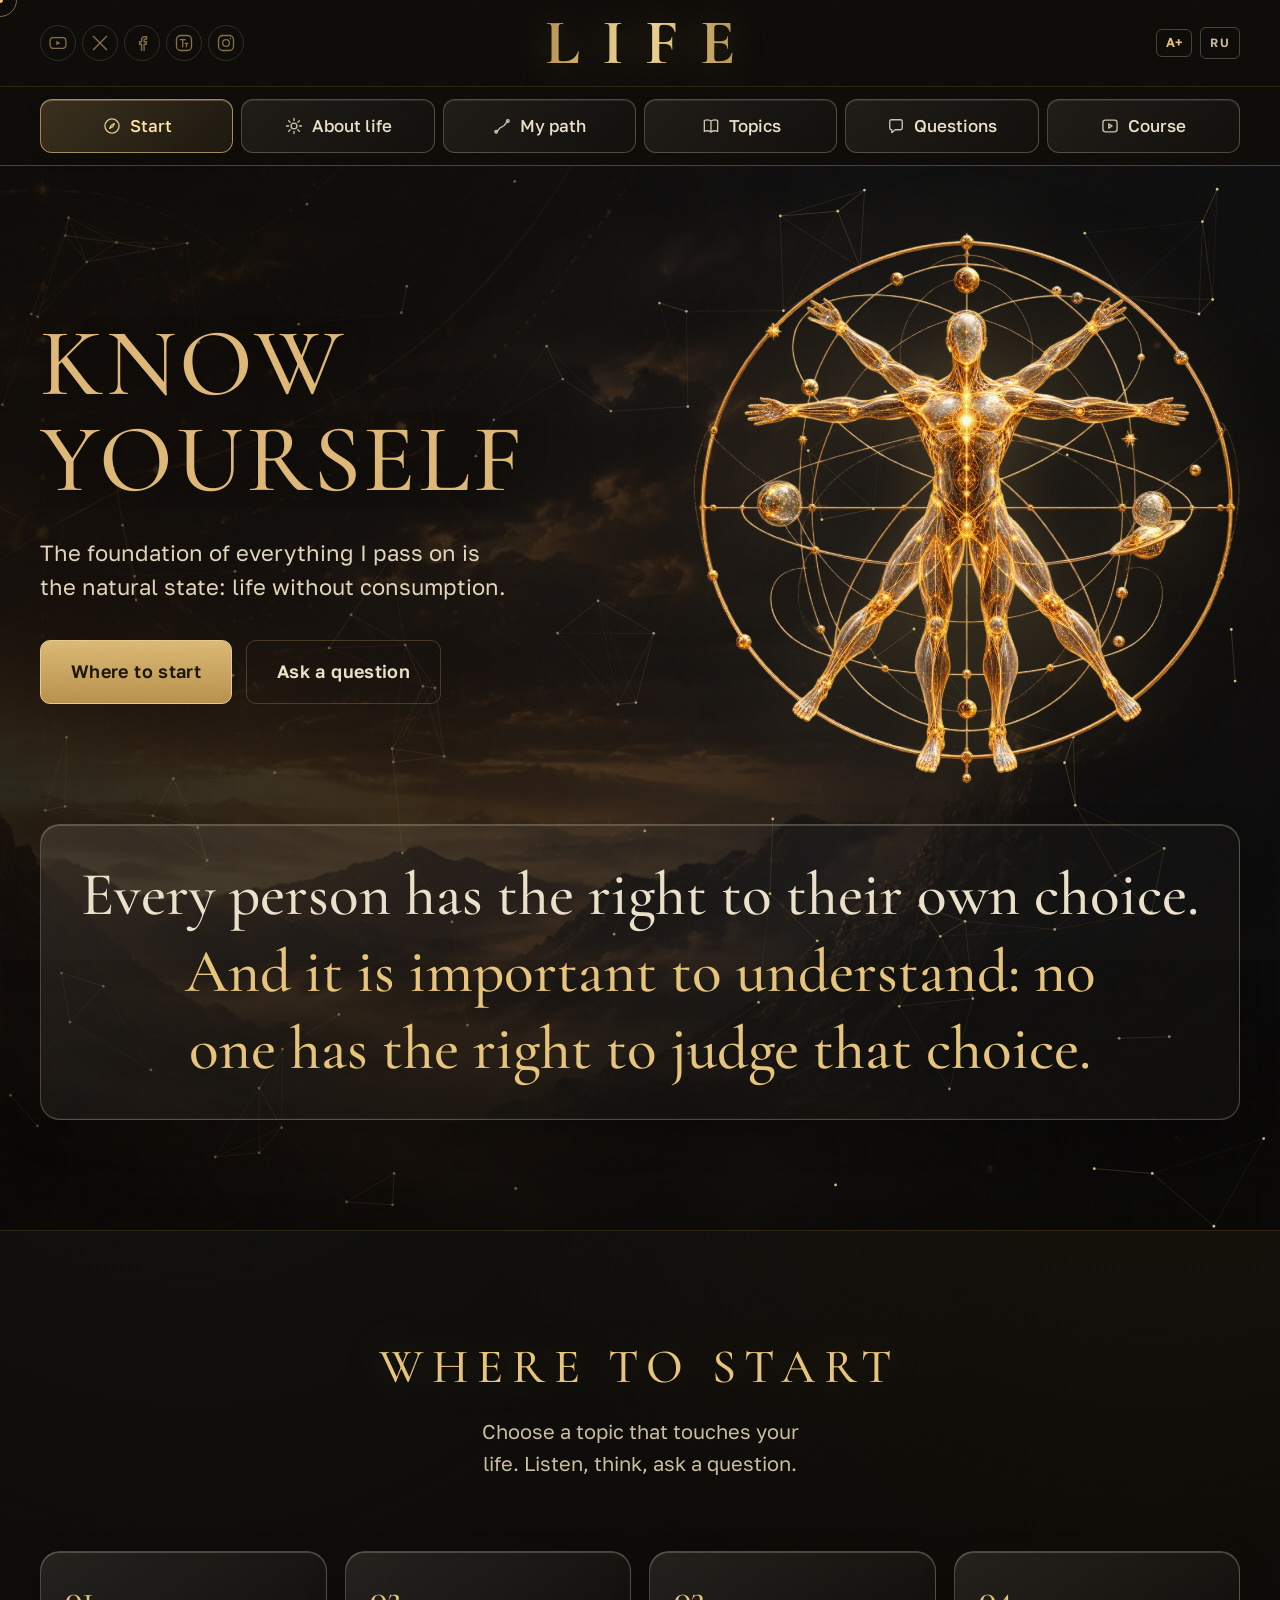
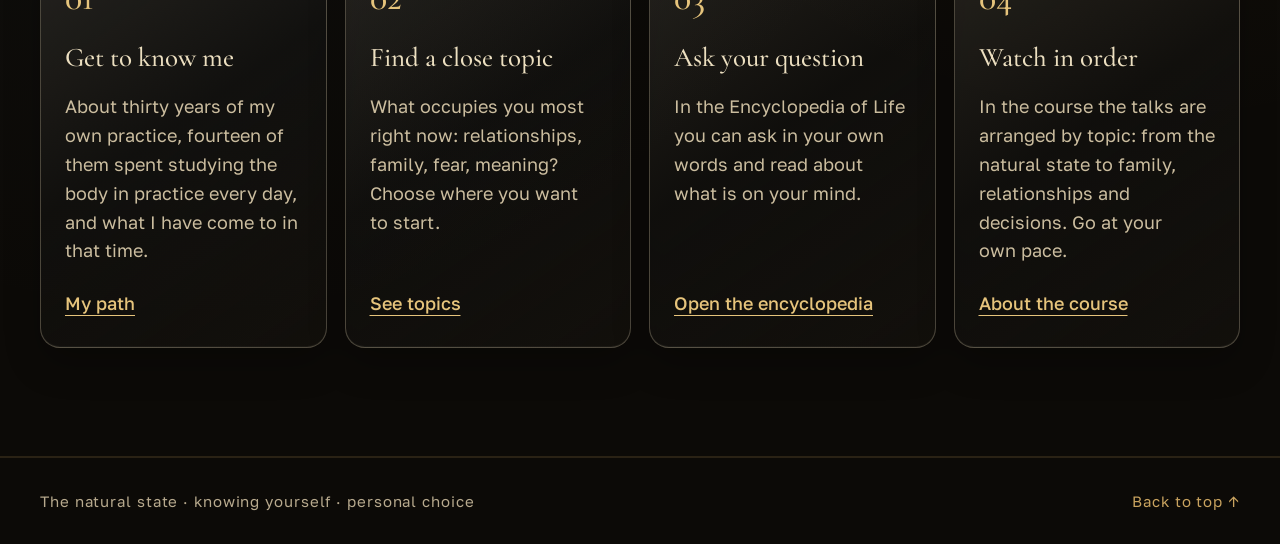
==== commit 6432eded: "Voice of Vyacheslav, short films, timeline, bottom tabs, larger text, installable site; his emphasis" ====
--- a/en/index.html
+++ b/en/index.html
@@ -1,2 +1,2 @@
-<!DOCTYPE html><html lang="ru"><head><meta charSet="utf-8"/><meta name="viewport" content="width=device-width, initial-scale=1"/><link rel="preload" as="image" imageSrcSet="/media/20260905/vitruvian-lite-420.webp 420w, /media/20260905/vitruvian-lite-960.webp 960w" imageSizes="(max-width: 780px) 80vw, 560px" fetchPriority="high"/><link rel="stylesheet" href="/_next/static/css/index.Cc6gaWjA.css" data-rsc-css-href="/_next/static/css/index.Cc6gaWjA.css" data-precedence="vite-rsc/importer-resources"/><link rel="modulepreload" fetchPriority="low" href="/_next/static/chunks/index-Bi7-qM_6.js"/><script src="/_next/static/chunks/rolldown-runtime-C60lm6uB.js" type="module" async=""></script><script src="/_next/static/chunks/framework-D_rUT4EX.js" type="module" async=""></script><script src="/_next/static/chunks/app-elements-H_Dr48wG.js" type="module" async=""></script><script src="/_next/static/chunks/hash-Cp347hhd.js" type="module" async=""></script><script src="/_next/static/chunks/record-uXSNv6cl.js" type="module" async=""></script><script src="/_next/static/chunks/app-rsc-cache-busting-COCZskoQ.js" type="module" async=""></script><script src="/_next/static/chunks/app-rsc-render-mode-CvTCGruk.js" type="module" async=""></script><script src="/_next/static/chunks/headers-C_MtfdF4.js" type="module" async=""></script><script src="/_next/static/chunks/protocol-headers-B9-bVeat.js" type="module" async=""></script><script src="/_next/static/chunks/deployment-id-DFhHa9wO.js" type="module" async=""></script><script src="/_next/static/chunks/navigation-errors-D5LMQqDL.js" type="module" async=""></script><link rel="modulepreload" href="/_next/static/chunks/layout-segment-context-CBZZYwo_.js" crossorigin=""/><link rel="modulepreload" href="/_next/static/chunks/site-DTzCOkhj.js" crossorigin=""/><title>Know Yourself · The natural state</title><meta name="description" content="Vyacheslav Timoshenko: thirty years of practising the natural state. The body, habits, family and your own choice. The Encyclopedia of Life and the course."/><meta name="robots" content="index, follow"/><meta property="og:title" content="Know Yourself · The natural state"/><meta property="og:description" content="Vyacheslav Timoshenko: thirty years of practising the natural state. The body, habits, family and your own choice. The Encyclopedia of Life and the course."/><meta property="og:url" content="https://vyhod-iz-matricy.pages.dev/en/"/><meta property="og:site_name" content="Know Yourself"/><meta property="og:type" content="website"/><meta property="og:locale" content="en_US"/><meta property="og:image" content="https://vyhod-iz-matricy.pages.dev/og-1200x630.jpg"/><meta property="og:image:width" content="1200"/><meta property="og:image:height" content="630"/><meta property="og:image:alt" content="Know Yourself"/><meta name="twitter:card" content="summary_large_image"/><meta name="twitter:title" content="Know Yourself · The natural state"/><meta name="twitter:description" content="Vyacheslav Timoshenko: thirty years of practising the natural state. The body, habits, family and your own choice. The Encyclopedia of Life and the course."/><meta name="twitter:image" content="https://vyhod-iz-matricy.pages.dev/og-1200x630.jpg"/><link rel="icon" href="/favicon.svg" type="image/svg+xml"/><link rel="apple-touch-icon" href="/apple-touch-icon.png" type="image/png" sizes="180x180"/><link rel="canonical" href="https://vyhod-iz-matricy.pages.dev/en/"/><link rel="alternate" hrefLang="ru" href="https://vyhod-iz-matricy.pages.dev"/><link rel="alternate" hrefLang="en" href="https://vyhod-iz-matricy.pages.dev/en/"/><meta name="theme-color" content="#0c0a07"/><script>Object.assign(((self[Symbol.for("vinext.navigationRuntime")]??={bootstrap:{routeManifest:null},functions:{}}).bootstrap.rsc??={rsc:[]}),{params:{},nav:{"pathname":"/en","searchParams":[]}})</script><link rel="modulepreload" href="/_next/static/chunks/index-Bi7-qM_6.js" />
-</head><body><main lang="en"><div class="progress" aria-hidden="true"></div><div class="spotlight" aria-hidden="true"></div><div class="cursor-dot" aria-hidden="true"></div><div class="cursor-ring" aria-hidden="true"></div><script type="application/ld+json">{"@context":"https://schema.org","@type":"WebSite","name":"Vyacheslav Timoshenko","url":"https://vyhod-iz-matricy.pages.dev/en/","inLanguage":"en","author":{"@type":"Person","name":"Vyacheslav Timoshenko"},"description":"Vyacheslav Timoshenko: thirty years of practising the natural state. The body, habits, family and your own choice."}</script><nav class="nav-glass" aria-label="Navigation"><div class="nav shell"><ul class="social" aria-label="Follow us"><li><span class="social-soon" aria-label="YouTube, coming soon" title="YouTube · coming soon"><svg viewBox="0 0 24 24" width="20" height="20" fill="none" stroke="currentColor" stroke-width="1.6" stroke-linecap="round" stroke-linejoin="round" aria-hidden="true"><rect x="2.5" y="5.5" width="19" height="13" rx="4"></rect><path d="M10 9.2v5.6l4.8-2.8z" fill="currentColor" stroke="none"></path></svg></span></li><li><span class="social-soon" aria-label="X, coming soon" title="X · coming soon"><svg viewBox="0 0 24 24" width="20" height="20" fill="none" stroke="currentColor" stroke-width="1.6" stroke-linecap="round" stroke-linejoin="round" aria-hidden="true"><path d="M4 4l16 16M20 4 4 20"></path></svg></span></li><li><span class="social-soon" aria-label="Facebook, coming soon" title="Facebook · coming soon"><svg viewBox="0 0 24 24" width="20" height="20" fill="none" stroke="currentColor" stroke-width="1.6" stroke-linecap="round" stroke-linejoin="round" aria-hidden="true"><path d="M14.5 21v-7.5h2.6l.4-3h-3V8.7c0-.9.3-1.5 1.5-1.5h1.6V4.5c-.3 0-1.2-.1-2.3-.1-2.3 0-3.8 1.4-3.8 3.9v2.2H9v3h2.5V21"></path></svg></span></li><li><span class="social-soon" aria-label="Truth Social, coming soon" title="Truth Social · coming soon"><svg viewBox="0 0 24 24" width="20" height="20" fill="none" stroke="currentColor" stroke-width="1.6" stroke-linecap="round" stroke-linejoin="round" aria-hidden="true"><rect x="3" y="3" width="18" height="18" rx="5"></rect><path d="M7.5 8h6M10.5 8v8.5M13.5 12.5h3M15 12.5v4"></path></svg></span></li><li><span class="social-soon" aria-label="Instagram, coming soon" title="Instagram · coming soon"><svg viewBox="0 0 24 24" width="20" height="20" fill="none" stroke="currentColor" stroke-width="1.6" stroke-linecap="round" stroke-linejoin="round" aria-hidden="true"><rect x="3" y="3" width="18" height="18" rx="5"></rect><circle cx="12" cy="12" r="4"></circle><circle cx="17.3" cy="6.7" r=".9" fill="currentColor" stroke="none"></circle></svg></span></li></ul><a class="brand-word" href="#top">LIFE</a><a class="lang-switch" href="/" hrefLang="ru" title="Русская версия">RU</a></div></nav><nav class="section-tabs" aria-label="Site sections"><div class="section-tabs-inner shell"><a href="#top" class="active" aria-current="page">Start</a><a href="#vision" class="">About life</a><a href="#road" class="">My path</a><a href="#program" class="">Topics</a><a href="#encyclopedia" class="">Questions</a><a href="#buy" class="">Course</a></div></nav><header class="hero" id="top" data-tab="start"><div class="hero-art" data-para="0.14" aria-hidden="true"></div><div class="hero-veil" aria-hidden="true"></div><canvas class="threads" aria-hidden="true"></canvas><div class="shell hero-grid"><div class="hero-copy-side reveal"><h1><span class="line"><span>Know</span></span><span class="line"><span>yourself</span></span></h1><p class="hero-lead">The foundation of everything I pass on is the natural state: life without consumption.</p><div class="hero-actions"><a class="button button-gold" href="#start">Where to start</a><a class="button button-line" href="https://t.me/nutrition_encyclopedia_bot" target="_blank" rel="noopener">Ask a question</a></div></div><figure class="emblem reveal" aria-hidden="true"><img src="/media/20260905/vitruvian-lite-960.webp" srcSet="/media/20260905/vitruvian-lite-420.webp 420w, /media/20260905/vitruvian-lite-960.webp 960w" sizes="(max-width: 780px) 80vw, 560px" alt="" width="960" height="978" fetchPriority="high" decoding="async"/></figure><aside class="hero-quote glass reveal"><p>Every person has the right to their own choice.<!-- --> <span class="quote-emphasis">And it is important to understand: no one has the right to judge that choice.</span></p></aside></div></header><section class="section" id="vision" aria-label="About a person and life" data-tab="life" hidden=""><div class="shell"><header class="section-head center reveal"><h2>Person. Experience. Life.</h2><p>Who are we? What does it mean to live in this body? These questions have occupied me for many years. Here I share my understanding.</p></header><aside class="pillar glass reveal reader-note" aria-label="If you are reading this"><h3>If you are reading this</h3><p>If you are here, something in your usual life already feels wrong. After a heavy meal you feel weighed down, you lack energy, the day does not start without coffee. These are the first signals. I do not persuade or rush anyone. Here is what I have come to myself, and how to live is up to you.</p></aside><div class="pillar-grid"><article class="pillar glass reveal"><h3>The natural state</h3><p>The foundation of everything I talk about. That is what I call life without food and water. My understanding of the body, a person and spiritual growth grows out of it.</p></article><article class="pillar glass reveal"><h3>A person and the body</h3><p>I understand a person as a soul, as life itself. The body is the form in which we live here. It matters to me to learn what it can do and to treat it with care.</p></article><article class="pillar glass reveal"><h3>Thirty years of searching</h3><p>I have given about thirty years to this. For fourteen of them I studied my own body every day. Here I talk about what I have been through myself.</p></article><article class="pillar glass reveal"><h3>Step by step</h3><p>I want to pass on my experience in order, so that separate talks add up to understanding and you have time to think and ask questions.</p></article></div><p class="section-caption reveal"><a href="#author-position">How I understand life</a> · <a href="#road">My path</a></p></div></section><section class="section" id="start" aria-label="Where to start" data-tab="start"><div class="shell"><header class="section-head center reveal"><h2>Where to start</h2><p>Choose a topic that touches your life. Listen, think, ask a question.</p></header><ol class="start-grid"><li class="start-card glass reveal"><span class="step-number" aria-hidden="true">0<!-- -->1</span><h3>Get to know me</h3><p>About thirty years of my own practice, fourteen of them spent studying the body in practice every day, and what I have come to in that time.</p><a href="#road">My path</a></li><li class="start-card glass reveal"><span class="step-number" aria-hidden="true">0<!-- -->2</span><h3>Find a close topic</h3><p>What occupies you most right now: relationships, family, fear, meaning? Choose where you want to start.</p><a href="#program">See topics</a></li><li class="start-card glass reveal"><span class="step-number" aria-hidden="true">0<!-- -->3</span><h3>Ask your question</h3><p>In the Encyclopedia of Life you can ask in your own words and read about what is on your mind.</p><a href="https://t.me/nutrition_encyclopedia_bot" target="_blank" rel="noopener">Open the encyclopedia</a></li><li class="start-card glass reveal"><span class="step-number" aria-hidden="true">0<!-- -->4</span><h3>Watch in order</h3><p>In the course the talks are arranged by topic: from the natural state to family, relationships and decisions. Go at your own pace.</p><a href="#buy">About the course</a></li></ol></div></section><section class="section" id="encyclopedia" aria-label="Encyclopedia of Life" data-tab="questions" hidden=""><div class="shell"><div class="encyclopedia-card glass reveal"><div><p class="hero-kicker">Questions in Telegram</p><h2>Encyclopedia of Life</h2><p>About a person, the body, habits and choice. Read by topic or write what is on your mind. The bot answers in English and helps you find the answer in talks and texts.</p><p class="encyclopedia-facts">Topics are always free to read. Your first 10 questions in your own words are free.</p></div><a class="button button-gold" href="https://t.me/nutrition_encyclopedia_bot" target="_blank" rel="noopener">Ask in Telegram</a></div></div></section><section class="section" id="author-position" aria-label="How I understand life" data-tab="life" hidden=""><div class="shell"><header class="section-head center reveal"><h2>How I understand life</h2><p>I talk about what I have come to through years of my own search. Your choice stays with you.</p></header><div class="position-list reveal"><details class="position-item glass"><summary>A person and the body</summary><p>For me a person is a soul, life itself. The body is the form through which we live our experience. That is why knowing yourself is linked both to your inner life and to how you treat your body.</p></details><details class="position-item glass"><summary>The natural state</summary><p>I know and I say it plainly: a person does not need food. You can live on food, but you pay for it. The natural state is life without food and without water. I connect it with spiritual growth.</p></details><details class="position-item glass"><summary>How long a person can live</summary><p>I know a person can do far more than we usually think. Living with consumption, a person can reach a hundred and fifty or two hundred years. Without consumption you can live three hundred, five hundred, a thousand years and leave on your own, when you decide.</p></details><details class="position-item glass"><summary>The capacity of the brain</summary><p>Talking about what a person is capable of, I compared 1–2% with 5–7% and spoke about the full opening of the brain. This is how I show how much in us is still unopened.</p></details><details class="position-item glass"><summary>Spiritual growth</summary><p>I connect a person&#x27;s growth with the soul and the Creator. For me it covers the whole of life: thoughts, actions, habits and how you treat people.</p></details><details class="position-item glass"><summary>The body as a conductor of light</summary><p>When a person lives in the natural state, the body becomes a conductor of light and energy. The light of the Creator passes through it. Such a body easily draws energy, and with it everything needed in material life.</p></details></div></div></section><section class="section road-section" id="road" data-spotlight="1" aria-label="My path" data-tab="path" hidden=""><div class="shell"><header class="section-head reveal"><h2>My path</h2><p>Thirty years of my own practice, fourteen of them studying the body in practice every day. Here I tell you what I have come to and what I want to pass on.</p></header><figure class="portrait reveal"><img class="reveal-img" src="/media/20261009/portrait-810.webp" srcSet="/media/20261009/portrait-480.webp 480w, /media/20261009/portrait-810.webp 810w" sizes="(max-width: 780px) min(70vw, 340px), 360px" alt="Vyacheslav Timoshenko" width="810" height="1080" loading="lazy" decoding="async"/><figcaption><span>Vyacheslav Timoshenko</span>author of the project</figcaption></figure><dl class="path-facts glass reveal"><div><dt>30 years</dt><dd>of my own practice</dd></div><div><dt>14 years</dt><dd>of studying the body every day</dd></div></dl><div class="path-chapters"><article class="path-chapter glass reveal"><h3>Testing it on myself</h3><p>I have given thirty years to my own practice. For fourteen of them I studied my body every day. At first it was my personal growth, and then it all turned into a personal study for humanity. It interested me so much that I began to study myself, so that later I could pass it on to people.</p></article><article class="path-chapter glass reveal"><h3>A person and the body</h3><p>For me a person is more than a body. I understand a person as a soul, as life, and the body as the form in which we are here. My interest in knowing yourself and in the body&#x27;s capacities grew from this.</p></article><article class="path-chapter glass reveal"><h3>The natural state</h3><p>That is what I call life without consuming food and water. I know and I say it plainly: a person does not need food. You can live on food, but you pay for it. For me this is linked to the body, habits and spiritual growth.</p></article><article class="path-chapter glass reveal"><h3>Passing on what I lived</h3><p>Over the years many recordings have built up: talks, voice messages, texts and videos. Now I am arranging my experience by topic and in order, so you can start with a clear question, listen, think and gradually go deeper.</p></article></div><aside class="path-choice glass reveal" id="stop" aria-label="The right to your own choice"><h3>Your choice stays with you</h3><p>I do not put myself above anyone. There is no person who is higher or lower than another. We all have the same capacities and resources, laid down before we were born. Everyone has their own path and the right to choose how to live. I share what I have been through myself.</p><div class="path-links"><a href="https://t.me/nutrition_encyclopedia_bot" target="_blank" rel="noopener">Ask a question</a></div></aside></div></section><section class="section" id="pillars" aria-label="Four supports" data-tab="life" hidden=""><div class="shell"><header class="section-head center reveal"><h2>Four supports</h2><p>What I come back to in my decisions and actions.</p></header><div class="pillar-grid"><article class="pillar glass reveal"><h3>Notice yourself</h3><p>What do you choose yourself, and what do you do out of habit? Start with simple observations of your day.</p></article><article class="pillar glass reveal"><h3>Own your choice</h3><p>Every decision has consequences. It matters to me to understand where my actions lead.</p></article><article class="pillar glass reveal"><h3>Understand through experience</h3><p>I watched, tried, made mistakes and searched again. This is how my understanding of life gradually took shape.</p></article><article class="pillar glass reveal"><h3>Respect others</h3><p>You must not put yourself above another person. Everyone has their own path and the right to choose.</p></article></div></div></section><section class="section" id="program" aria-label="Programme" data-tab="topics" hidden=""><div class="shell"><header class="section-head center reveal"><h2>What we talk about</h2><p>About what touches you every day. Choose what suits you now: watching, listening or reading.</p></header><div class="program-grid"><article class="program-card glass reveal" data-tilt="1"><img class="reveal-img" src="/media/20260915/prog-video-640.webp" alt="Talks" width="640" height="640" loading="lazy" decoding="async"/><div class="program-body"><h3>Talks</h3><p>About what moves us in everyday life: family, relationships, fear, money and meaning. Watch or listen. The talks are in Russian for now.</p></div></article><article class="program-card glass reveal" data-tilt="1"><img class="reveal-img" src="/media/20260915/prog-practice-640.webp" alt="Watching yourself" width="640" height="640" loading="lazy" decoding="async"/><div class="program-body"><h3>Watching yourself</h3><p>How do you make decisions? What repeats day after day? Notice it and come back to your questions.</p></div></article><article class="program-card glass reveal" data-tilt="1"><img class="reveal-img" src="/media/20260915/prog-live-640.webp" alt="Questions" width="640" height="640" loading="lazy" decoding="async"/><div class="program-body"><h3>Questions</h3><p>Something still unclear? Write about it to the Encyclopedia of Life. One question is enough to start.</p></div></article><article class="program-card glass reveal" data-tilt="1"><img class="reveal-img" src="/media/20260915/prog-community-640.webp" alt="Your own pace" width="640" height="640" loading="lazy" decoding="async"/><div class="program-body"><h3>Your own pace</h3><p>Read and listen without hurrying. You can come back to a talk that matters to you later.</p></div></article></div></div></section><section class="section" id="thoughts" aria-label="On the path and the body" data-tab="topics" hidden=""><div class="shell"><header class="section-head center reveal"><h2>On the path and the body</h2><p>Briefly about what I have learned on myself. Open what resonates.</p></header><div class="position-list reveal"><details class="position-item glass"><summary>Food as a dependency</summary><p>I do not divide food into right and wrong. For me any food keeps a person dependent, only with different strength. Heavy food holds you the hardest, especially killed animals. It pins a person to the ground at once. That includes everything people call animal products: they even came up with a formula for it and hung a label on it. In fact it is dead flesh. We become what we eat. If we eat what is dead, we become dead ourselves. An animal gives milk only to its own young, just as a mother gives milk to her child. Next comes what is killed, boiled, fried, baked: grains, porridge, cooked vegetables. That is dead food too. Fruit holds you less, juice even less. After that comes the way out into the natural state. A person can eat, enjoy it and relieve stress with it. That is their right, and they must not be judged for it. But they pay for it.</p></details><details class="position-item glass"><summary>Why people say it does not suit them</summary><p>When a person does not like something, the mind easily finds arguments against it. This is how the mind protects itself. More often these words hide an unwillingness to go through transformation: changes tied to the rebuilding of the body, working on yourself physically and psychologically, changes in appearance. Cold, weakness, breaking habits. It is hard, I know it from myself.</p></details><details class="position-item glass"><summary>Everyone at their own level</summary><p>Some take short breaks from food, some have become vegetarian, some raw food eaters, some fruitarians. I once went through all these paths myself: vegetarianism, veganism, raw food, fruit only, juice only. I went up and down all these food chains many times. I do not judge anyone. Everyone stands on their own step and will move further in their own time, when they are ready.</p></details><details class="position-item glass"><summary>Practice matters more than theory</summary><p>Practitioners change the world. Those who went through everything themselves rather than studied it from the side. I spent thirty years of my life on this, and for fourteen of them I studied my body every day. I came to the very edge of life and death. That is why I only speak about what I have tested myself.</p></details><details class="position-item glass"><summary>Why the beginning is hard</summary><p>When you step onto the path of knowing yourself and enter the natural state, the people around you are used to seeing you differently. But changes start to happen in your face, in your body, in everything, and it frightens you too. Especially if you are an athlete: at the start of the natural state you will lose to any athlete. Physical results drop because the body is rebuilding. There can be weakness, sluggishness, a heavy head. Many tell themselves: better eat, sleep, and everything will be fine. That is a choice too. Those who have knowledge or support keep going. Today three kilometres, tomorrow four, then five. Slowly, but better every day.</p></details><details class="position-item glass"><summary>Why nothing happens fast</summary><p>The human body is part of nature, and nature is alive, nothing in it happens fast. A sapling does not become a big tree overnight. Hair and nails do not grow fast either: everything takes time. It is the same with the body in the natural state. In the first, second and third year changes keep coming. Many leave the path right here: they lack the patience to wait it out.</p></details><details class="position-item glass"><summary>How the body renews itself</summary><p>When a person stops consuming, the body no longer spends its strength on taking food in and getting it out. All systems renew, cells are gradually replaced, and a new form of life builds up in the same body. The internal organs switch on fully. A person grows younger. People my age grow old, while I grow younger with the years.</p></details><details class="position-item glass"><summary>Possibilities without limit</summary><p>Everything around us is built like a fractal. If you can walk a kilometre, you can walk ten. If you can walk ten, you can walk a hundred. If you can walk a hundred, you can walk a thousand. It is the same with running: if you can run ten kilometres, you can run twenty, fifty, a hundred, a thousand. A lot depends on training, but just as much on the state you do it in, with consumption or without it.</p></details><details class="position-item glass"><summary>What the body does at night</summary><p>By evening the body, loaded with food all day, switches off. It needs sleep, because at night it sorts out everything a person has thrown into it. That is why late in the evening there is almost nobody outside. At that time I go for a calm run.</p></details><details class="position-item glass"><summary>How food leaves the body</summary><p>Fruit passes easily. Meat, fried potatoes, pasta, chocolate and all this rubbish take months to leave. So for those who still stay in consumption and do not go further, out of fear or by their own choice, I recommend eating only fruit, moving more and eating no more than once or twice a day.</p></details><details class="position-item glass"><summary>Why teeth decay</summary><p>I tested on myself what makes teeth decay. Teeth decay most of all from any food cooked on fire. Dairy, cheese, eggs, fish and meat belong here too.</p></details><details class="position-item glass"><summary>Tomatoes</summary><p>If you still eat fruit and vegetables, take a closer look at tomatoes. They have less sugar than fruit, and they carry the red colour that matters for the body. Eat them as they are, without salt and pepper.</p></details></div><p class="section-caption reveal">Want to ask in your own words?<!-- --> <a href="https://t.me/nutrition_encyclopedia_bot" target="_blank" rel="noopener">Encyclopedia of Life</a></p></div></section><section class="section" id="directions" aria-label="Directions" data-tab="topics" hidden=""><div class="shell"><header class="section-head center reveal"><h2>Directions</h2><p>You can begin with talks about everyday life. Come back to the deeper questions when you feel drawn to them.</p></header><div class="direction-grid"><article class="direction glass reveal direction-current"><p class="direction-status">First direction · for those starting out</p><h3>The natural state</h3><p>The natural state and everything that grows from it: the body, the path of life, family, relationships and decisions. A good place to begin.</p><a class="direction-link" href="#buy">About the course<!-- --> <span aria-hidden="true">→</span></a></article><article class="direction glass reveal"><p class="direction-status">Second direction · going deeper</p><h3>Conscious transformation</h3><p>About habits, discipline and responsibility for your own decisions. About noticing yourself and changing what you no longer want to live with.</p></article><article class="direction glass reveal"><p class="direction-status">In preparation</p><h3>Full opening</h3><p>My knowledge of human capacity, the body and spiritual growth. There is no limit to human capacity: not physically, not psychologically, not in creativity. Everything depends on your intention, your readiness to work on yourself and where you direct your attention.</p></article></div></div></section><section class="section" id="buy" aria-label="Course" data-tab="course" hidden=""><div class="shell"><header class="section-head center reveal"><h2>Course</h2></header><div class="buy-card glass reveal"><p class="buy-lead">It starts with the natural state of the body, then meaning, family, relationships, fear and money. Short lessons to watch on a phone or computer, without hurrying. The lessons are in Russian for now.</p><ol class="buy-modules"><li>The natural state<small>life without consumption, the body, cleansing, cold</small></li><li>Body and movement<small>running barefoot, cold, challenges</small></li><li>Meeting yourself<small>my story and the first questions about yourself</small></li><li>Meaning and gratitude<small>the strength of the heart, kindness, what it means to be happy</small></li><li>Family and legacy<small>children and grandchildren, a father&#x27;s school, what we leave behind</small></li><li>Relationships<small>man and woman, love and expectations, betrayal</small></li><li>Fear and decisions<small>how to let go of fear and decide</small></li><li>Money and abundance<small>how to relate to money and wealth</small></li></ol><p class="buy-facts">78 lessons: 74 videos and 4 texts · about 6 hours · in Russian</p><a class="button button-gold button-buy" href="https://t.me/The_Path_of_the_Heart_bot" target="_blank" rel="noopener">Buy the course</a><p class="buy-hint">The course bot opens in Telegram.</p><p class="buy-note">You can stop at a thought that matters to you, come back to a lesson and watch it again.</p></div></div></section><section class="section" id="system" aria-label="How the system works" data-tab="course" hidden=""><div class="shell"><header class="section-head center reveal"><h2>How the system works</h2><p>I am a practitioner, but practice alone is not enough. We need a system where everything is laid out in order: where to start, what to do next, what will happen. We are building it from my talks, recordings and experience, step by step.</p></header><ol class="start-grid"><li class="start-card glass reveal"><span class="step-number" aria-hidden="true">0<!-- -->1</span><h3>Getting to know it</h3><p>You read, watch and ask questions in the Encyclopedia of Life. You test yourself without hurrying.</p></li><li class="start-card glass reveal"><span class="step-number" aria-hidden="true">0<!-- -->2</span><h3>The course</h3><p>Talks in order, by topic. You can come back to what touched you.</p></li><li class="start-card glass reveal"><span class="step-number" aria-hidden="true">0<!-- -->3</span><h3>The space</h3><p>A place you can come to for practice and touch the natural state yourself. The time, place and terms will be announced separately.</p></li></ol></div></section><section class="section final" id="project" data-spotlight="1" aria-label="Final" data-tab="course" hidden=""><img class="final-art" data-para="0.12" data-para-self="1" src="/media/20260915/final-trail-1536.webp" alt="" aria-hidden="true" width="1536" height="1024" loading="lazy" decoding="async"/><div class="final-veil" aria-hidden="true"></div><canvas class="threads" aria-hidden="true"></canvas><div class="shell"><h2 class="reveal"><span class="line"><span>Your main path</span></span><span class="line"><span>begins within.</span></span></h2><a class="button button-line reveal" href="https://t.me/nutrition_encyclopedia_bot" target="_blank" rel="noopener">Ask a question</a></div></section><footer class="footer"><div class="shell footer-row"><span>The natural state · knowing yourself · personal choice</span><a href="#top">Back to top ↑</a></div></footer></main><script type="module" src="/_next/static/chunks/index-Bi7-qM_6.js" id="_R_" async=""></script><script>((self[Symbol.for("vinext.navigationRuntime")]??={bootstrap:{routeManifest:null},functions:{}}).bootstrap.rsc??={rsc:[]}).rsc.push("0:{\"page:/en\":\"$L1\",\"layout:/\":\"$L2\",\"route:/en\":\"$L3\",\"__route\":\"route:/en\",\"__interceptionContext\":null,\"__layoutIds\":[\"layout:/\"],\"__rootLayout\":\"/\",\"__bfcacheSegmentIdentities\":{\"layout:/\":\"[\\\"layout\\\",\\\"layout:/\\\",\\\"root-boundary:/\\\",\\\"\\\"]\",\"page:/en\":\"[\\\"page\\\",\\\"page:/en\\\",\\\"root-boundary:/\\\",\\\"[\\\\\\\"en\\\\\\\"]\\\"]\"},\"__srcPage\":[\"en\",\"page\"],\"__layoutFlags\":{\"layout:/\":\"s\"},\"__artifactCompatibility\":{\"schemaVersion\":1,\"graphVersion\":\"app-route-graph:45c790183ba88330\",\"deploymentVersion\":\"f843a845-372d-4a51-84e6-7350e38e20a0\",\"appElementsSchemaVersion\":1,\"rscPayloadSchemaVersion\":1,\"rootBoundaryId\":\"/\",\"renderEpoch\":null},\"__dynamicStaleTime\":0}\n")</script><script>((self[Symbol.for("vinext.navigationRuntime")]??={bootstrap:{routeManifest:null},functions:{}}).bootstrap.rsc??={rsc:[]}).rsc.push("4:I[\"88664c582e82\",[],\"Children\",1]\n")</script><script>((self[Symbol.for("vinext.navigationRuntime")]??={bootstrap:{routeManifest:null},functions:{}}).bootstrap.rsc??={rsc:[]}).rsc.push("5:I[\"89e04654e283\",[],\"GlobalErrorBoundary\",1]\n")</script><script>((self[Symbol.for("vinext.navigationRuntime")]??={bootstrap:{routeManifest:null},functions:{}}).bootstrap.rsc??={rsc:[]}).rsc.push("6:I[\"516dba86d6f6\",[],\"default\",1]\n")</script><script>((self[Symbol.for("vinext.navigationRuntime")]??={bootstrap:{routeManifest:null},functions:{}}).bootstrap.rsc??={rsc:[]}).rsc.push("7:I[\"89e04654e283\",[],\"ErrorBoundary\",1]\n")</script><script>((self[Symbol.for("vinext.navigationRuntime")]??={bootstrap:{routeManifest:null},functions:{}}).bootstrap.rsc??={rsc:[]}).rsc.push("8:I[\"4c81dbf4bedb\",[],\"LayoutSegmentProvider\",1]\n")</script><script>((self[Symbol.for("vinext.navigationRuntime")]??={bootstrap:{routeManifest:null},functions:{}}).bootstrap.rsc??={rsc:[]}).rsc.push("9:I[\"88664c582e82\",[],\"Slot\",1]\n")</script><script>((self[Symbol.for("vinext.navigationRuntime")]??={bootstrap:{routeManifest:null},functions:{}}).bootstrap.rsc??={rsc:[]}).rsc.push("a:I[\"89e04654e283\",[],\"NotFoundBoundary\",1]\n")</script><script>((self[Symbol.for("vinext.navigationRuntime")]??={bootstrap:{routeManifest:null},functions:{}}).bootstrap.rsc??={rsc:[]}).rsc.push("b:I[\"c2747888630f\",[],\"default\",1]\n")</script><script>((self[Symbol.for("vinext.navigationRuntime")]??={bootstrap:{routeManifest:null},functions:{}}).bootstrap.rsc??={rsc:[]}).rsc.push(":HL[\"/_next/static/css/index.Cc6gaWjA.css\",\"style\"     ]\n")</script><script>((self[Symbol.for("vinext.navigationRuntime")]??={bootstrap:{routeManifest:null},functions:{}}).bootstrap.rsc??={rsc:[]}).rsc.push("2:[[[\"$\",\"link\",\"css:/_next/static/css/index.Cc6gaWjA.css\",{\"rel\":\"stylesheet\",\"precedence\":\"vite-rsc/importer-resources\",\"href\":\"/_next/static/css/index.Cc6gaWjA.css\",\"data-rsc-css-href\":\"/_next/static/css/index.Cc6gaWjA.css\"}],\"$undefined\"],[\"$\",\"html\",null,{\"lang\":\"ru\",\"children\":[\"$\",\"body\",null,{\"children\":[\"$\",\"$L4\",null,{}]}]}]]\n")</script><script>((self[Symbol.for("vinext.navigationRuntime")]??={bootstrap:{routeManifest:null},functions:{}}).bootstrap.rsc??={rsc:[]}).rsc.push("3:[[[\"$\",\"meta\",null,{\"charSet\":\"utf-8\"}],[[\"$\",\"title\",\"0\",{\"children\":\"Know Yourself · The natural state\"}],[\"$\",\"meta\",\"1\",{\"name\":\"description\",\"content\":\"Vyacheslav Timoshenko: thirty years of practising the natural state. The body, habits, family and your own choice. The Encyclopedia of Life and the course.\"}],[\"$\",\"meta\",\"2\",{\"name\":\"robots\",\"content\":\"index, follow\"}],[\"$\",\"meta\",\"3\",{\"property\":\"og:title\",\"content\":\"Know Yourself · The natural state\"}],[\"$\",\"meta\",\"4\",{\"property\":\"og:description\",\"content\":\"Vyacheslav Timoshenko: thirty years of practising the natural state. The body, habits, family and your own choice. The Encyclopedia of Life and the course.\"}],[\"$\",\"meta\",\"5\",{\"property\":\"og:url\",\"content\":\"https://vyhod-iz-matricy.pages.dev/en/\"}],[\"$\",\"meta\",\"6\",{\"property\":\"og:site_name\",\"content\":\"Know Yourself\"}],[\"$\",\"meta\",\"7\",{\"property\":\"og:type\",\"content\":\"website\"}],[\"$\",\"meta\",\"8\",{\"property\":\"og:locale\",\"content\":\"en_US\"}],[\"$\",\"meta\",\"9\",{\"property\":\"og:image\",\"content\":\"https://vyhod-iz-matricy.pages.dev/og-1200x630.jpg\"}],[\"$\",\"meta\",\"10\",{\"property\":\"og:image:width\",\"content\":\"1200\"}],[\"$\",\"meta\",\"11\",{\"property\":\"og:image:height\",\"content\":\"630\"}],[\"$\",\"meta\",\"12\",{\"property\":\"og:image:alt\",\"content\":\"Know Yourself\"}],[\"$\",\"meta\",\"13\",{\"name\":\"twitter:card\",\"content\":\"summary_large_image\"}],[\"$\",\"meta\",\"14\",{\"name\":\"twitter:title\",\"content\":\"Know Yourself · The natural state\"}],[\"$\",\"meta\",\"15\",{\"name\":\"twitter:description\",\"content\":\"Vyacheslav Timoshenko: thirty years of practising the natural state. The body, habits, family and your own choice. The Encyclopedia of Life and the course.\"}],[\"$\",\"meta\",\"16\",{\"name\":\"twitter:image\",\"content\":\"https://vyhod-iz-matricy.pages.dev/og-1200x630.jpg\"}],[\"$\",\"link\",\"17\",{\"data-vinext-streamed-icon\":\"$undefined\",\"rel\":\"icon\",\"href\":\"/favicon.svg\",\"type\":\"image/svg+xml\",\"sizes\":\"$undefined\",\"color\":\"$undefined\",\"media\":\"$undefined\",\"fetchPriority\":\"$undefined\"}],[\"$\",\"link\",\"18\",{\"data-vinext-streamed-icon\":\"$undefined\",\"rel\":\"apple-touch-icon\",\"href\":\"/apple-touch-icon.png\",\"type\":\"image/png\",\"sizes\":\"180x180\",\"color\":\"$undefined\",\"media\":\"$undefined\",\"fetchPriority\":\"$undefined\"}],[\"$\",\"link\",\"19\",{\"rel\":\"canonical\",\"href\":\"https://vyhod-iz-matricy.pages.dev/en/\"}],[\"$\",\"link\",\"20\",{\"rel\":\"alternate\",\"hrefLang\":\"ru\",\"href\":\"https://vyhod-iz-matricy.pages.dev\"}],[\"$\",\"link\",\"21\",{\"rel\":\"alternate\",\"hrefLang\":\"en\",\"href\":\"https://vyhod-iz-matricy.pages.dev/en/\"}]],[[\"$\",\"meta\",\"0\",{\"name\":\"viewport\",\"content\":\"width=device-width, initial-scale=1\"}],[\"$\",\"meta\",\"1\",{\"name\":\"theme-color\",\"content\":\"#0c0a07\"}]]],[\"$\",\"$L5\",null,{\"fallback\":\"$6\",\"children\":[\"$\",\"$L7\",null,{\"fallback\":\"$6\",\"children\":[\"$\",\"$L8\",null,{\"providerId\":\"layout:/\",\"segmentMap\":{\"children\":[\"en\"]},\"children\":[\"$\",\"$L9\",null,{\"id\":\"layout:/\",\"parallelSlots\":\"$undefined\",\"children\":[\"$\",\"$La\",null,{\"resetKey\":\"en\",\"fallback\":[\"$\",\"main\",null,{\"style\":{\"minHeight\":\"100svh\",\"display\":\"grid\",\"placeItems\":\"center\",\"background\":\"#f4efe4\",\"color\":\"#211c14\",\"textAlign\":\"center\",\"padding\":\"24px\"},\"children\":[\"$\",\"div\",null,{\"children\":[[\"$\",\"p\",null,{\"style\":{\"color\":\"#a8482a\",\"fontSize\":\"10px\",\"fontWeight\":600,\"letterSpacing\":\".16em\",\"textTransform\":\"uppercase\",\"margin\":0},\"children\":\"Страница не найдена\"}],[\"$\",\"h1\",null,{\"style\":{\"fontFamily\":\"Prata, Georgia, 'Times New Roman', serif\",\"fontWeight\":400,\"fontSize\":\"clamp(40px, 8vw, 84px)\",\"letterSpacing\":\"-.02em\",\"margin\":\"22px 0 0\",\"lineHeight\":1.05},\"children\":\"Здесь дороги нет.\"}],[\"$\",\"p\",null,{\"style\":{\"color\":\"#5f5847\",\"margin\":\"26px auto 0\",\"maxWidth\":\"380px\",\"lineHeight\":1.6},\"children\":\"Такой страницы на сайте нет. Вернитесь на дорогу и продолжите оттуда.\"}],[\"$\",\"$Lb\",null,{\"href\":\"/\",\"style\":{\"display\":\"inline-flex\",\"alignItems\":\"center\",\"gap\":\"20px\",\"marginTop\":\"34px\",\"padding\":\"15px 20px\",\"background\":\"#211c14\",\"color\":\"#f4efe4\",\"fontSize\":\"10px\",\"fontWeight\":600,\"letterSpacing\":\".14em\",\"textTransform\":\"uppercase\",\"textDecoration\":\"none\"},\"children\":[\"На дорогу \",[\"$\",\"i\",null,{\"style\":{\"fontSize\":\"16px\",\"fontStyle\":\"normal\"},\"children\":\"←\"}]]}]]}]}],\"children\":[\"$\",\"$La\",null,{\"resetKey\":\"[\\\"en\\\"]\",\"fallback\":[\"$\",\"main\",null,{\"style\":{\"minHeight\":\"100svh\",\"display\":\"grid\",\"placeItems\":\"center\",\"background\":\"#f4efe4\",\"color\":\"#211c14\",\"textAlign\":\"center\",\"padding\":\"24px\"},\"children\":[\"$\",\"div\",null,{\"children\":[[\"$\",\"p\",null,{\"style\":{\"color\":\"#a8482a\",\"fontSize\":\"10px\",\"fontWeight\":600,\"letterSpacing\":\".16em\",\"textTransform\":\"uppercase\",\"margin\":0},\"children\":\"Страница не найдена\"}],[\"$\",\"h1\",null,{\"style\":{\"fontFamily\":\"Prata, Georgia, 'Times New Roman', serif\",\"fontWeight\":400,\"fontSize\":\"clamp(40px, 8vw, 84px)\",\"letterSpacing\":\"-.02em\",\"margin\":\"22px 0 0\",\"lineHeight\":1.05},\"children\":\"Здесь дороги нет.\"}],\"$Lc\",\"$Ld\"]}]}],\"children\":\"$Le\"}]}]}]}]}]}],null,null]\n")</script><script>((self[Symbol.for("vinext.navigationRuntime")]??={bootstrap:{routeManifest:null},functions:{}}).bootstrap.rsc??={rsc:[]}).rsc.push("f:I[\"b5e1778f2eff\",[],\"AppRouterScrollTarget\",1]\n")</script><script>((self[Symbol.for("vinext.navigationRuntime")]??={bootstrap:{routeManifest:null},functions:{}}).bootstrap.rsc??={rsc:[]}).rsc.push("10:I[\"89e04654e283\",[],\"RedirectBoundary\",1]\n")</script><script>((self[Symbol.for("vinext.navigationRuntime")]??={bootstrap:{routeManifest:null},functions:{}}).bootstrap.rsc??={rsc:[]}).rsc.push("c:[\"$\",\"p\",null,{\"style\":{\"color\":\"#5f5847\",\"margin\":\"26px auto 0\",\"maxWidth\":\"380px\",\"lineHeight\":1.6},\"children\":\"Такой страницы на сайте нет. Вернитесь на дорогу и продолжите оттуда.\"}]\n")</script><script>((self[Symbol.for("vinext.navigationRuntime")]??={bootstrap:{routeManifest:null},functions:{}}).bootstrap.rsc??={rsc:[]}).rsc.push("d:[\"$\",\"$Lb\",null,{\"href\":\"/\",\"style\":{\"display\":\"inline-flex\",\"alignItems\":\"center\",\"gap\":\"20px\",\"marginTop\":\"34px\",\"padding\":\"15px 20px\",\"background\":\"#211c14\",\"color\":\"#f4efe4\",\"fontSize\":\"10px\",\"fontWeight\":600,\"letterSpacing\":\".14em\",\"textTransform\":\"uppercase\",\"textDecoration\":\"none\"},\"children\":[\"На дорогу \",[\"$\",\"i\",null,{\"style\":{\"fontSize\":\"16px\",\"fontStyle\":\"normal\"},\"children\":\"←\"}]]}]\n")</script><script>((self[Symbol.for("vinext.navigationRuntime")]??={bootstrap:{routeManifest:null},functions:{}}).bootstrap.rsc??={rsc:[]}).rsc.push("e:[\"$\",\"$Lf\",null,{\"children\":[\"$\",\"$L10\",null,{\"children\":[[\"$\",\"$L8\",null,{\"providerId\":\"page:/en\",\"segmentMap\":{\"children\":[\"__PAGE__\"]},\"children\":[\"$\",\"$L9\",null,{\"id\":\"page:/en\"}]}],null]}]}]\n")</script><script>((self[Symbol.for("vinext.navigationRuntime")]??={bootstrap:{routeManifest:null},functions:{}}).bootstrap.rsc??={rsc:[]}).rsc.push("11:I[\"b85b39017127\",[],\"Site\",1]\n")</script><script>((self[Symbol.for("vinext.navigationRuntime")]??={bootstrap:{routeManifest:null},functions:{}}).bootstrap.rsc??={rsc:[]}).rsc.push("1:[\"$\",\"$L11\",null,{\"c\":{\"lang\":\"en\",\"home\":\"/en/\",\"other\":{\"href\":\"/\",\"label\":\"RU\",\"title\":\"Русская версия\"},\"encyclopediaHref\":\"https://t.me/nutrition_encyclopedia_bot\",\"buyHref\":\"https://t.me/The_Path_of_the_Heart_bot\",\"price\":\"\",\"wordmark\":\"LIFE\",\"social\":{\"label\":\"Follow us\",\"soon\":\"coming soon\",\"items\":[{\"id\":\"youtube\",\"name\":\"YouTube\",\"href\":\"\"},{\"id\":\"x\",\"name\":\"X\",\"href\":\"\"},{\"id\":\"facebook\",\"name\":\"Facebook\",\"href\":\"\"},{\"id\":\"truth\",\"name\":\"Truth Social\",\"href\":\"\"},{\"id\":\"instagram\",\"name\":\"Instagram\",\"href\":\"\"}]},\"nav\":\"Navigation\",\"sections\":\"Site sections\",\"tabs\":{\"start\":\"Start\",\"life\":\"About life\",\"path\":\"My path\",\"topics\":\"Topics\",\"questions\":\"Questions\",\"course\":\"Course\"},\"ld\":{\"name\":\"Vyacheslav Timoshenko\",\"description\":\"Vyacheslav Timoshenko: thirty years of practising the natural state. The body, habits, family and your own choice.\"},\"hero\":{\"lines\":[\"Know\",\"yourself\"],\"lead\":\"The foundation of everything I pass on is the natural state: life without consumption.\",\"start\":\"Where to start\",\"ask\":\"Ask a question\",\"quote\":[\"Every person has the right to their own choice.\",\"And it is important to understand: no one has the right to judge that choice.\"]},\"vision\":{\"label\":\"About a person and life\",\"title\":\"Person. Experience. Life.\",\"lead\":\"Who are we? What does it mean to live in this body? These questions have occupied me for many years. Here I share my understanding.\",\"reader\":[\"If you are reading this\",\"If you are here, something in your usual life already feels wrong. After a heavy meal you feel weighed down, you lack energy, the day does not start without coffee. These are the first signals. I do not persuade or rush anyone. Here is what I have come to myself, and how to live is up to you.\"],\"foundations\":[[\"The natural state\",\"The foundation of everything I talk about. That is what I call life without food and water. My understanding of the body, a person and spiritual growth grows out of it.\"],[\"A person and the body\",\"I understand a person as a soul, as life itself. The body is the form in which we live here. It matters to me to learn what it can do and to treat it with care.\"],[\"Thirty years of searching\",\"I have given about thirty years to this. For fourteen of them I studied my own body every day. Here I talk about what I have been through myself.\"],[\"Step by step\",\"I want to pass on my experience in order, so that separate talks add up to understanding and you have time to think and ask questions.\"]],\"links\":[\"How I understand life\",\"My path\"]},\"start\":{\"label\":\"Where to start\",\"title\":\"Where to start\",\"lead\":\"Choose a topic that touches your life. Listen, think, ask a question.\",\"steps\":[{\"title\":\"Get to know me\",\"text\":\"About thirty years of my own practice, fourteen of them spent studying the body in practice every day, and what I have come to in that time.\",\"href\":\"#road\",\"label\":\"My path\"},{\"title\":\"Find a close topic\",\"text\":\"What occupies you most right now: relationships, family, fear, meaning? Choose where you want to start.\",\"href\":\"#program\",\"label\":\"See topics\"},{\"title\":\"Ask your question\",\"text\":\"In the Encyclopedia of Life you can ask in your own words and read about what is on your mind.\",\"href\":\"https://t.me/nutrition_encyclopedia_bot\",\"label\":\"Open the encyclopedia\"},{\"title\":\"Watch in order\",\"text\":\"In the course the talks are arranged by topic: from the natural state to family, relationships and decisions. Go at your own pace.\",\"href\":\"#buy\",\"label\":\"About the course\"}]},\"encyclopedia\":{\"label\":\"Encyclopedia of Life\",\"kicker\":\"Questions in Telegram\",\"title\":\"Encyclopedia of Life\",\"text\":\"About a person, the body, habits and choice. Read by topic or write what is on your mind. The bot answers in English and helps you find the answer in talks and texts.\",\"facts\":\"Topics are always free to read. Your first 10 questions in your own words are free.\",\"button\":\"Ask in Telegram\"},\"position\":{\"label\":\"How I understand life\",\"title\":\"How I understand life\",\"lead\":\"I talk about what I have come to through years of my own search. Your choice stays with you.\",\"items\":[[\"A person and the body\",\"For me a person is a soul, life itself. The body is the form through which we live our experience. That is why knowing yourself is linked both to your inner life and to how you treat your body.\"],[\"The natural state\",\"I know and I say it plainly: a person does not need food. You can live on food, but you pay for it. The natural state is life without food and without water. I connect it with spiritual growth.\"],[\"How long a person can live\",\"I know a person can do far more than we usually think. Living with consumption, a person can reach a hundred and fifty or two hundred years. Without consumption you can live three hundred, five hundred, a thousand years and leave on your own, when you decide.\"],[\"The capacity of the brain\",\"Talking about what a person is capable of, I compared 1–2% with 5–7% and spoke about the full opening of the brain. This is how I show how much in us is still unopened.\"],[\"Spiritual growth\",\"I connect a person's growth with the soul and the Creator. For me it covers the whole of life: thoughts, actions, habits and how you treat people.\"],[\"The body as a conductor of light\",\"When a person lives in the natural state, the body becomes a conductor of light and energy. The light of the Creator passes through it. Such a body easily draws energy, and with it everything needed in material life.\"]]},\"road\":{\"label\":\"My path\",\"title\":\"My path\",\"lead\":\"Thirty years of my own practice, fourteen of them studying the body in practice every day. Here I tell you what I have come to and what I want to pass on.\",\"portrait\":{\"alt\":\"Vyacheslav Timoshenko\",\"name\":\"Vyacheslav Timoshenko\",\"role\":\"author of the project\"},\"facts\":[[\"30 years\",\"of my own practice\"],[\"14 years\",\"of studying the body every day\"]],\"chapters\":[[\"Testing it on myself\",\"I have given thirty years to my own practice. For fourteen of them I studied my body every day. At first it was my personal growth, and then it all turned into a personal study for humanity. It interested me so much that I began to study myself, so that later I could pass it on to people.\"],[\"A person and the body\",\"For me a person is more than a body. I understand a person as a soul, as life, and the body as the form in which we are here. My interest in knowing yourself and in the body's capacities grew from this.\"],[\"The natural state\",\"That is what I call life without consuming food and water. I know and I say it plainly: a person does not need food. You can live on food, but you pay for it. For me this is linked to the body, habits and spiritual growth.\"],[\"Passing on what I lived\",\"Over the years many recordings have built up: talks, voice messages, texts and videos. Now I am arranging my experience by topic and in order, so you can start with a clear question, listen, think and gradually go deeper.\"]],\"choice\":{\"label\":\"The right to your own choice\",\"title\":\"Your choice stays with you\",\"text\":\"I do not put myself above anyone. There is no person who is higher or lower than another. We all have the same capacities and resources, laid down before we were born. Everyone has their own path and the right to choose how to live. I share what I have been through myself.\",\"ask\":\"Ask a question\"}},\"pillars\":{\"label\":\"Four supports\",\"title\":\"Four supports\",\"lead\":\"What I come back to in my decisions and actions.\",\"items\":[[\"Notice yourself\",\"What do you choose yourself, and what do you do out of habit? Start with simple observations of your day.\"],[\"Own your choice\",\"Every decision has consequences. It matters to me to understand where my actions lead.\"],[\"Understand through experience\",\"I watched, tried, made mistakes and searched again. This is how my understanding of life gradually took shape.\"],[\"Respect others\",\"You must not put yourself above another person. Everyone has their own path and the right to choose.\"]]},\"program\":{\"label\":\"Programme\",\"title\":\"What we talk about\",\"lead\":\"About what touches you every day. Choose what suits you now: watching, listening or reading.\",\"items\":[[\"Talks\",\"prog-video-640.webp\",\"About what moves us in everyday life: family, relationships, fear, money and meaning. Watch or listen. The talks are in Russian for now.\"],[\"Watching yourself\",\"prog-practice-640.webp\",\"How do you make decisions? What repeats day after day? Notice it and come back to your questions.\"],[\"Questions\",\"prog-live-640.webp\",\"Something still unclear? Write about it to the Encyclopedia of Life. One question is enough to start.\"],[\"Your own pace\",\"prog-community-640.webp\",\"Read and listen without hurrying. You can come back to a talk that matters to you later.\"]]},\"thoughts\":{\"label\":\"On the path and the body\",\"title\":\"On the path and the body\",\"lead\":\"Briefly about what I have learned on myself. Open what resonates.\",\"ask\":\"Want to ask in your own words?\",\"link\":\"Encyclopedia of Life\",\"items\":[[\"Food as a dependency\",\"I do not divide food into right and wrong. For me any food keeps a person dependent, only with different strength. Heavy food holds you the hardest, especially killed animals. It pins a person to the ground at once. That includes everything people call animal products: they even came up with a formula for it and hung a label on it. In fact it is dead flesh. We become what we eat. If we eat what is dead, we become dead ourselves. An animal gives milk only to its own young, just as a mother gives milk to her child. Next comes what is killed, boiled, fried, baked: grains, porridge, cooked vegetables. That is dead food too. Fruit holds you less, juice even less. After that comes the way out into the natural state. A person can eat, enjoy it and relieve stress with it. That is their right, and they must not be judged for it. But they pay for it.\"],[\"Why people say it does not suit them\",\"When a person does not like something, the mind easily finds arguments against it. This is how the mind protects itself. More often these words hide an unwillingness to go through transformation: changes tied to the rebuilding of the body, working on yourself physically and psychologically, changes in appearance. Cold, weakness, breaking habits. It is hard, I know it from myself.\"],[\"Everyone at their own level\",\"Some take short breaks from food, some have become vegetarian, some raw food eaters, some fruitarians. I once went through all these paths myself: vegetarianism, veganism, raw food, fruit only, juice only. I went up and down all these food chains many times. I do not judge anyone. Everyone stands on their own step and will move further in their own time, when they are ready.\"],[\"Practice matters more than theory\",\"Practitioners change the world. Those who went through everything themselves rather than studied it from the side. I spent thirty years of my life on this, and for fourteen of them I studied my body every day. I came to the very edge of life and death. That is why I only speak about what I have tested myself.\"],[\"Why the beginning is hard\",\"When you step onto the path of knowing yourself and enter the natural state, the people around you are used to seeing you differently. But changes start to happen in your face, in your body, in everything, and it frightens you too. Especially if you are an athlete: at the start of the natural state you will lose to any athlete. Physical results drop because the body is rebuilding. There can be weakness, sluggishness, a heavy head. Many tell themselves: better eat, sleep, and everything will be fine. That is a choice too. Those who have knowledge or support keep going. Today three kilometres, tomorrow four, then five. Slowly, but better every day.\"],[\"Why nothing happens fast\",\"The human body is part of nature, and nature is alive, nothing in it happens fast. A sapling does not become a big tree overnight. Hair and nails do not grow fast either: everything takes time. It is the same with the body in the natural state. In the first, second and third year changes keep coming. Many leave the path right here: they lack the patience to wait it out.\"],[\"How the body renews itself\",\"When a person stops consuming, the body no longer spends its strength on taking food in and getting it out. All systems renew, cells are gradually replaced, and a new form of life builds up in the same body. The internal organs switch on fully. A person grows younger. People my age grow old, while I grow younger with the years.\"],[\"Possibilities without limit\",\"Everything around us is built like a fractal. If you can walk a kilometre, you can walk ten. If you can walk ten, you can walk a hundred. If you can walk a hundred, you can walk a thousand. It is the same with running: if you can run ten kilometres, you can run twenty, fifty, a hundred, a thousand. A lot depends on training, but just as much on the state you do it in, with consumption or without it.\"],[\"What the body does at night\",\"By evening the body, loaded with food all day, switches off. It needs sleep, because at night it sorts out everything a person has thrown into it. That is why late in the evening there is almost nobody outside. At that time I go for a calm run.\"],[\"How food leaves the body\",\"Fruit passes easily. Meat, fried potatoes, pasta, chocolate and all this rubbish take months to leave. So for those who still stay in consumption and do not go further, out of fear or by their own choice, I recommend eating only fruit, moving more and eating no more than once or twice a day.\"],[\"Why teeth decay\",\"I tested on myself what makes teeth decay. Teeth decay most of all from any food cooked on fire. Dairy, cheese, eggs, fish and meat belong here too.\"],[\"Tomatoes\",\"If you still eat fruit and vegetables, take a closer look at tomatoes. They have less sugar than fruit, and they carry the red colour that matters for the body. Eat them as they are, without salt and pepper.\"]]},\"directions\":{\"label\":\"Directions\",\"title\":\"Directions\",\"lead\":\"You can begin with talks about everyday life. Come back to the deeper questions when you feel drawn to them.\",\"link\":\"About the course\",\"items\":[{\"name\":\"The natural state\",\"status\":\"First direction · for those starting out\",\"text\":\"The natural state and everything that grows from it: the body, the path of life, family, relationships and decisions. A good place to begin.\",\"current\":true},{\"name\":\"Conscious transformation\",\"status\":\"Second direction · going deeper\",\"text\":\"About habits, discipline and responsibility for your own decisions. About noticing yourself and changing what you no longer want to live with.\",\"current\":false},{\"name\":\"Full opening\",\"status\":\"In preparation\",\"text\":\"My knowledge of human capacity, the body and spiritual growth. There is no limit to human capacity: not physically, not psychologically, not in creativity. Everything depends on your intention, your readiness to work on yourself and where you direct your attention.\",\"current\":false}]},\"course\":{\"label\":\"Course\",\"title\":\"Course\",\"lead\":\"It starts with the natural state of the body, then meaning, family, relationships, fear and money. Short lessons to watch on a phone or computer, without hurrying. The lessons are in Russian for now.\",\"modules\":[[\"The natural state\",\"life without consumption, the body, cleansing, cold\"],[\"Body and movement\",\"running barefoot, cold, challenges\"],[\"Meeting yourself\",\"my story and the first questions about yourself\"],[\"Meaning and gratitude\",\"the strength of the heart, kindness, what it means to be happy\"],[\"Family and legacy\",\"children and grandchildren, a father's school, what we leave behind\"],[\"Relationships\",\"man and woman, love and expectations, betrayal\"],[\"Fear and decisions\",\"how to let go of fear and decide\"],[\"Money and abundance\",\"how to relate to money and wealth\"]],\"facts\":\"78 lessons: 74 videos and 4 texts · about 6 hours · in Russian\",\"buy\":\"Buy the course\",\"hint\":\"The course bot opens in Telegram.\",\"note\":\"You can stop at a thought that matters to you, come back to a lesson and watch it again.\"},\"system\":{\"label\":\"How the system works\",\"title\":\"How the system works\",\"lead\":\"I am a practitioner, but practice alone is not enough. We need a system where everything is laid out in order: where to start, what to do next, what will happen. We are building it from my talks, recordings and experience, step by step.\",\"steps\":[[\"Getting to know it\",\"You read, watch and ask questions in the Encyclopedia of Life. You test yourself without hurrying.\"],[\"The course\",\"Talks in order, by topic. You can come back to what touched you.\"],[\"The space\",\"A place you can come to for practice and touch the natural state yourself. The time, place and terms will be announced separately.\"]]},\"final\":{\"label\":\"Final\",\"lines\":[\"Your main path\",\"begins within.\"],\"ask\":\"Ask a question\"},\"footer\":{\"line\":\"The natural state · knowing yourself · personal choice\",\"top\":\"Back to top ↑\"}}}]\n")</script><script>Object.assign(((self[Symbol.for("vinext.navigationRuntime")]??={bootstrap:{routeManifest:null},functions:{}}).bootstrap.rsc??={rsc:[]}),{"initialCacheKind":"static"});((self[Symbol.for("vinext.navigationRuntime")]??={bootstrap:{routeManifest:null},functions:{}}).bootstrap.rsc??={rsc:[]}).done=true</script></body></html>+<!DOCTYPE html><html lang="ru"><head><meta charSet="utf-8"/><meta name="viewport" content="width=device-width, initial-scale=1"/><link rel="preload" as="image" imageSrcSet="/media/20260905/vitruvian-lite-420.webp 420w, /media/20260905/vitruvian-lite-960.webp 960w" imageSizes="(max-width: 780px) 80vw, 560px" fetchPriority="high"/><link rel="stylesheet" href="/_next/static/css/index.C9cizsqI.css" data-rsc-css-href="/_next/static/css/index.C9cizsqI.css" data-precedence="vite-rsc/importer-resources"/><link rel="modulepreload" fetchPriority="low" href="/_next/static/chunks/index-C8t107dl.js"/><script src="/_next/static/chunks/rolldown-runtime-C60lm6uB.js" type="module" async=""></script><script src="/_next/static/chunks/framework-D_rUT4EX.js" type="module" async=""></script><script src="/_next/static/chunks/app-elements-H_Dr48wG.js" type="module" async=""></script><script src="/_next/static/chunks/hash-Cp347hhd.js" type="module" async=""></script><script src="/_next/static/chunks/record-uXSNv6cl.js" type="module" async=""></script><script src="/_next/static/chunks/app-rsc-cache-busting-Cwc0sAkx.js" type="module" async=""></script><script src="/_next/static/chunks/app-rsc-render-mode-CvTCGruk.js" type="module" async=""></script><script src="/_next/static/chunks/headers-C_MtfdF4.js" type="module" async=""></script><script src="/_next/static/chunks/protocol-headers-B9-bVeat.js" type="module" async=""></script><script src="/_next/static/chunks/deployment-id-DFhHa9wO.js" type="module" async=""></script><script src="/_next/static/chunks/navigation-errors-D5LMQqDL.js" type="module" async=""></script><link rel="modulepreload" href="/_next/static/chunks/layout-segment-context-CfpmaOwo.js" crossorigin=""/><link rel="modulepreload" href="/_next/static/chunks/site-Bol51bwq.js" crossorigin=""/><title>Know Yourself · The natural state</title><meta name="description" content="Vyacheslav Timoshenko: thirty years of practising the natural state. The body, habits, family and your own choice. The Encyclopedia of Life and the course."/><meta name="robots" content="index, follow"/><meta property="og:title" content="Know Yourself · The natural state"/><meta property="og:description" content="Vyacheslav Timoshenko: thirty years of practising the natural state. The body, habits, family and your own choice. The Encyclopedia of Life and the course."/><meta property="og:url" content="https://vyhod-iz-matricy.pages.dev/en/"/><meta property="og:site_name" content="Know Yourself"/><meta property="og:type" content="website"/><meta property="og:locale" content="en_US"/><meta property="og:image" content="https://vyhod-iz-matricy.pages.dev/og-1200x630.jpg"/><meta property="og:image:width" content="1200"/><meta property="og:image:height" content="630"/><meta property="og:image:alt" content="Know Yourself"/><meta name="twitter:card" content="summary_large_image"/><meta name="twitter:title" content="Know Yourself · The natural state"/><meta name="twitter:description" content="Vyacheslav Timoshenko: thirty years of practising the natural state. The body, habits, family and your own choice. The Encyclopedia of Life and the course."/><meta name="twitter:image" content="https://vyhod-iz-matricy.pages.dev/og-1200x630.jpg"/><link rel="icon" href="/favicon.svg" type="image/svg+xml"/><link rel="apple-touch-icon" href="/apple-touch-icon.png" type="image/png" sizes="180x180"/><link rel="manifest" href="/manifest.webmanifest"/><link rel="canonical" href="https://vyhod-iz-matricy.pages.dev/en/"/><link rel="alternate" hrefLang="ru" href="https://vyhod-iz-matricy.pages.dev"/><link rel="alternate" hrefLang="en" href="https://vyhod-iz-matricy.pages.dev/en/"/><meta name="theme-color" content="#0c0a07"/><script>Object.assign(((self[Symbol.for("vinext.navigationRuntime")]??={bootstrap:{routeManifest:null},functions:{}}).bootstrap.rsc??={rsc:[]}),{params:{},nav:{"pathname":"/en","searchParams":[]}})</script><link rel="modulepreload" href="/_next/static/chunks/index-C8t107dl.js" />
+</head><body><main lang="en"><div class="progress" aria-hidden="true"></div><div class="spotlight" aria-hidden="true"></div><div class="cursor-dot" aria-hidden="true"></div><div class="cursor-ring" aria-hidden="true"></div><script type="application/ld+json">{"@context":"https://schema.org","@type":"WebSite","name":"Vyacheslav Timoshenko","url":"https://vyhod-iz-matricy.pages.dev/en/","inLanguage":"en","author":{"@type":"Person","name":"Vyacheslav Timoshenko"},"description":"Vyacheslav Timoshenko: thirty years of practising the natural state. The body, habits, family and your own choice."}</script><nav class="nav-glass" aria-label="Navigation"><div class="nav shell"><ul class="social" aria-label="Follow us"><li><span class="social-soon" aria-label="YouTube, coming soon" title="YouTube · coming soon"><svg viewBox="0 0 24 24" width="20" height="20" fill="none" stroke="currentColor" stroke-width="1.6" stroke-linecap="round" stroke-linejoin="round" aria-hidden="true"><rect x="2.5" y="5.5" width="19" height="13" rx="4"></rect><path d="M10 9.2v5.6l4.8-2.8z" fill="currentColor" stroke="none"></path></svg></span></li><li><span class="social-soon" aria-label="X, coming soon" title="X · coming soon"><svg viewBox="0 0 24 24" width="20" height="20" fill="none" stroke="currentColor" stroke-width="1.6" stroke-linecap="round" stroke-linejoin="round" aria-hidden="true"><path d="M4 4l16 16M20 4 4 20"></path></svg></span></li><li><span class="social-soon" aria-label="Facebook, coming soon" title="Facebook · coming soon"><svg viewBox="0 0 24 24" width="20" height="20" fill="none" stroke="currentColor" stroke-width="1.6" stroke-linecap="round" stroke-linejoin="round" aria-hidden="true"><path d="M14.5 21v-7.5h2.6l.4-3h-3V8.7c0-.9.3-1.5 1.5-1.5h1.6V4.5c-.3 0-1.2-.1-2.3-.1-2.3 0-3.8 1.4-3.8 3.9v2.2H9v3h2.5V21"></path></svg></span></li><li><span class="social-soon" aria-label="Truth Social, coming soon" title="Truth Social · coming soon"><svg viewBox="0 0 24 24" width="20" height="20" fill="none" stroke="currentColor" stroke-width="1.6" stroke-linecap="round" stroke-linejoin="round" aria-hidden="true"><rect x="3" y="3" width="18" height="18" rx="5"></rect><path d="M7.5 8h6M10.5 8v8.5M13.5 12.5h3M15 12.5v4"></path></svg></span></li><li><span class="social-soon" aria-label="Instagram, coming soon" title="Instagram · coming soon"><svg viewBox="0 0 24 24" width="20" height="20" fill="none" stroke="currentColor" stroke-width="1.6" stroke-linecap="round" stroke-linejoin="round" aria-hidden="true"><rect x="3" y="3" width="18" height="18" rx="5"></rect><circle cx="12" cy="12" r="4"></circle><circle cx="17.3" cy="6.7" r=".9" fill="currentColor" stroke="none"></circle></svg></span></li></ul><a class="brand-word" href="#top">LIFE</a><div class="nav-tools"><button type="button" class="text-size" aria-pressed="false" title="Larger text" aria-label="Larger text">А+</button><a class="lang-switch" href="/" hrefLang="ru" title="Русская версия">RU</a></div></div></nav><nav class="section-tabs" aria-label="Site sections"><div class="section-tabs-inner shell"><a href="#top" class="active" aria-current="page"><svg class="tab-icon" viewBox="0 0 24 24" width="20" height="20" fill="none" stroke="currentColor" stroke-width="1.6" stroke-linecap="round" stroke-linejoin="round" aria-hidden="true"><circle cx="12" cy="12" r="8.5"></circle><path d="m14.8 9.2-1.9 3.7-3.7 1.9 1.9-3.7z"></path></svg><span>Start</span></a><a href="#vision" class=""><svg class="tab-icon" viewBox="0 0 24 24" width="20" height="20" fill="none" stroke="currentColor" stroke-width="1.6" stroke-linecap="round" stroke-linejoin="round" aria-hidden="true"><circle cx="12" cy="12" r="3.5"></circle><path d="M12 3v2.5M12 18.5V21M3 12h2.5M18.5 12H21M5.6 5.6l1.8 1.8M16.6 16.6l1.8 1.8M5.6 18.4l1.8-1.8M16.6 7.4l1.8-1.8"></path></svg><span>About life</span></a><a href="#road" class=""><svg class="tab-icon" viewBox="0 0 24 24" width="20" height="20" fill="none" stroke="currentColor" stroke-width="1.6" stroke-linecap="round" stroke-linejoin="round" aria-hidden="true"><path d="M5 19c3-1 3-5 7-6s4-5 7-7"></path><circle cx="5" cy="19" r="1.6"></circle><circle cx="19" cy="6" r="1.6"></circle></svg><span>My path</span></a><a href="#program" class=""><svg class="tab-icon" viewBox="0 0 24 24" width="20" height="20" fill="none" stroke="currentColor" stroke-width="1.6" stroke-linecap="round" stroke-linejoin="round" aria-hidden="true"><path d="M4 5.5C6 4.5 9 4.5 12 6c3-1.5 6-1.5 8-.5v13c-2-1-5-1-8 .5-3-1.5-6-1.5-8-.5zM12 6v13.5"></path></svg><span>Topics</span></a><a href="#encyclopedia" class=""><svg class="tab-icon" viewBox="0 0 24 24" width="20" height="20" fill="none" stroke="currentColor" stroke-width="1.6" stroke-linecap="round" stroke-linejoin="round" aria-hidden="true"><path d="M4.5 6.5a2 2 0 0 1 2-2h11a2 2 0 0 1 2 2v8a2 2 0 0 1-2 2H11l-4 3.5v-3.5h-.5a2 2 0 0 1-2-2z"></path></svg><span>Questions</span></a><a href="#buy" class=""><svg class="tab-icon" viewBox="0 0 24 24" width="20" height="20" fill="none" stroke="currentColor" stroke-width="1.6" stroke-linecap="round" stroke-linejoin="round" aria-hidden="true"><rect x="3.5" y="5" width="17" height="14" rx="3"></rect><path d="m10.5 9.5 4 2.5-4 2.5z"></path></svg><span>Course</span></a></div></nav><header class="hero" id="top" data-tab="start"><div class="hero-art" data-para="0.14" aria-hidden="true"></div><div class="hero-veil" aria-hidden="true"></div><canvas class="threads" aria-hidden="true"></canvas><div class="shell hero-grid"><div class="hero-copy-side reveal"><h1><span class="line"><span>Know</span></span><span class="line"><span>yourself</span></span></h1><p class="hero-lead">The foundation of everything I pass on is the natural state: life without consumption.</p><div class="hero-actions"><a class="button button-gold" href="#start">Where to start</a><a class="button button-line" href="https://t.me/nutrition_encyclopedia_bot" target="_blank" rel="noopener">Ask a question</a></div></div><figure class="emblem reveal" aria-hidden="true"><img src="/media/20260905/vitruvian-lite-960.webp" srcSet="/media/20260905/vitruvian-lite-420.webp 420w, /media/20260905/vitruvian-lite-960.webp 960w" sizes="(max-width: 780px) 80vw, 560px" alt="" width="960" height="978" fetchPriority="high" decoding="async"/></figure><aside class="hero-quote glass reveal"><p>Every person has the right to their own choice.<!-- --> <span class="quote-emphasis">And it is important to understand: no one has the right to judge that choice.</span></p></aside></div></header><section class="section" id="vision" aria-label="About a person and life" data-tab="life" hidden=""><div class="shell"><header class="section-head center reveal"><h2>Person. Experience. Life.</h2><p>Who are we? What does it mean to live in this body? These questions have occupied me for many years. Here I share my understanding.</p></header><aside class="pillar glass reveal reader-note" aria-label="If you are reading this"><h3>If you are reading this</h3><p>If you are here, something in your usual life already feels wrong. After a heavy meal you feel weighed down, you lack energy, the day does not start without coffee. These are the first signals. I do not persuade or rush anyone. Here is what I have come to myself, and how to live is up to you.</p></aside><div class="pillar-grid"><article class="pillar glass reveal"><h3>The natural state</h3><p>The foundation of everything I talk about. That is what I call life without food and <strong class="said">water</strong>. My understanding of the body, a person and spiritual growth grows out of it.</p></article><article class="pillar glass reveal"><h3>A person and the body</h3><p>I understand a person as a soul, as life itself. The body is the form in which we live here. It matters to me to learn what it can do and to treat it with care.</p></article><article class="pillar glass reveal"><h3>Thirty years of searching</h3><p>I have given about thirty years to this. For fourteen of them I studied my own body every day. Here I talk about what I have been through myself.</p></article><article class="pillar glass reveal"><h3>Step by step</h3><p>I want to pass on my experience in order, so that separate talks add up to understanding and you have time to think and ask questions.</p></article></div><p class="section-caption reveal"><a href="#author-position">How I understand life</a> · <a href="#road">My path</a></p></div></section><section class="section" id="start" aria-label="Where to start" data-tab="start"><div class="shell"><header class="section-head center reveal"><h2>Where to start</h2><p>Choose a topic that touches your life. Listen, think, ask a question.</p></header><ol class="start-grid"><li class="start-card glass reveal"><span class="step-number" aria-hidden="true">0<!-- -->1</span><h3>Get to know me</h3><p>About thirty years of my own practice, fourteen of them spent studying the body in practice every day, and what I have come to in that time.</p><a href="#road">My path</a></li><li class="start-card glass reveal"><span class="step-number" aria-hidden="true">0<!-- -->2</span><h3>Find a close topic</h3><p>What occupies you most right now: relationships, family, fear, meaning? Choose where you want to start.</p><a href="#program">See topics</a></li><li class="start-card glass reveal"><span class="step-number" aria-hidden="true">0<!-- -->3</span><h3>Ask your question</h3><p>In the Encyclopedia of Life you can ask in your own words and read about what is on your mind.</p><a href="https://t.me/nutrition_encyclopedia_bot" target="_blank" rel="noopener">Open the encyclopedia</a></li><li class="start-card glass reveal"><span class="step-number" aria-hidden="true">0<!-- -->4</span><h3>Watch in order</h3><p>In the course the talks are arranged by topic: from the natural state to family, relationships and decisions. Go at your own pace.</p><a href="#buy">About the course</a></li></ol></div></section><section class="section" id="encyclopedia" aria-label="Encyclopedia of Life" data-tab="questions" hidden=""><div class="shell"><div class="encyclopedia-card glass reveal"><div><p class="hero-kicker">Questions in Telegram</p><h2>Encyclopedia of Life</h2><p>About a person, the body, habits and choice. Read by topic or write what is on your mind. The bot answers in English and helps you find the answer in talks and texts.</p><p class="encyclopedia-facts">Topics are always free to read. Your first 10 questions in your own words are free.</p></div><a class="button button-gold" href="https://t.me/nutrition_encyclopedia_bot" target="_blank" rel="noopener">Ask in Telegram</a></div></div></section><section class="section" id="author-position" aria-label="How I understand life" data-tab="life" hidden=""><div class="shell"><header class="section-head center reveal"><h2>How I understand life</h2><p>I talk about what I have come to through years of my own search. Your choice stays with you.</p></header><div class="position-list reveal"><details class="position-item glass"><summary>A person and the body</summary><p>For me a person is a soul, life itself. The body is the form through which we live our experience. That is why knowing yourself is linked both to your inner life and to how you treat your body.</p></details><details class="position-item glass"><summary>The natural state</summary><p>I know and I say it plainly: a person does not need food. You can live on food, but you pay for it. The natural state is life without food and without <strong class="said">water</strong>. I connect it with spiritual growth.</p></details><details class="position-item glass"><summary>How long a person can live</summary><p>I know a person can do far more than <strong class="said">we usually think</strong>. Living with consumption, a person can reach a hundred and fifty or two hundred years. Without consumption you can live three hundred, five hundred, a thousand years and leave on your own, when you decide.</p></details><details class="position-item glass"><summary>The capacity of the brain</summary><p>Talking about what a person is capable of, I compared 1–2% with 5–7% and spoke about the full opening of the brain. This is how I show how much in us is still unopened.</p></details><details class="position-item glass"><summary>Spiritual growth</summary><p>I connect a person&#x27;s growth with the soul and the Creator. For me it covers the whole of life: thoughts, actions, habits and how you treat people.</p></details><details class="position-item glass"><summary>The body as a conductor of light</summary><p>When a person lives in the natural state, the body becomes a conductor of light and energy. The light of the Creator passes through it. Such a body easily draws energy, and with it everything needed in material life.</p></details></div></div></section><section class="section road-section" id="road" data-spotlight="1" aria-label="My path" data-tab="path" hidden=""><div class="shell"><header class="section-head reveal"><h2>My path</h2><p>Thirty years of my own practice, fourteen of them studying the body in practice every day. Here I tell you what I have come to and what I want to pass on.</p></header><figure class="portrait reveal"><img class="reveal-img" src="/media/20261009/portrait-810.webp" srcSet="/media/20261009/portrait-480.webp 480w, /media/20261009/portrait-810.webp 810w" sizes="(max-width: 780px) min(70vw, 340px), 360px" alt="Vyacheslav Timoshenko" width="810" height="1080" loading="lazy" decoding="async"/><figcaption><span>Vyacheslav Timoshenko</span>author of the project</figcaption></figure><ol class="timeline"><li class="timeline-point"><strong>30 years</strong><span>of my own practice</span></li><li class="timeline-point"><strong>14 years</strong><span>of studying the body every day</span></li><li class="timeline-point"><strong>Now</strong><span>gathering my experience piece by piece and passing it on</span></li></ol><div class="path-chapters"><article class="path-chapter glass reveal"><h3>Testing it on myself</h3><p>I have given thirty years to my own practice. For fourteen of them I studied my body every day. At first it was my personal growth, and then it all turned into a personal study for humanity. It interested me so much that I began to study myself, so that later I could pass it on to people.</p></article><article class="path-chapter glass reveal"><h3>A person and the body</h3><p>For me a person is more than a body. I understand a person as a soul, as life, and the body as the form in which we are here. My interest in knowing yourself and in the body&#x27;s capacities grew from this.</p></article><article class="path-chapter glass reveal"><h3>The natural state</h3><p>That is what I call life without consuming food and water. I know and I say it plainly: a person does not need food. You can live on food, but you pay for it. For me this is linked to the body, habits and spiritual growth.</p></article><article class="path-chapter glass reveal"><h3>Passing on what I lived</h3><p>At first this was not the goal. It was simply studying myself: to improve my shape, so that I had the energy to raise my daughter. Then it turned into serious work. Over the years many recordings have built up: talks, voice messages, texts and videos. Now I am gathering my experience piece by piece, by topic and in order, so you can start with a clear question, listen, think and gradually go deeper.</p></article></div><aside class="path-choice glass reveal" id="stop" aria-label="The right to your own choice"><h3>Your choice stays with you</h3><p>I do not put myself above anyone. There is no person who is higher or lower than another. We all have the same capacities and resources, laid down before we were born. Everyone has their own path and the right to choose how to live. I share what I have been through myself.</p><div class="path-links"><a href="https://t.me/nutrition_encyclopedia_bot" target="_blank" rel="noopener">Ask a question</a></div></aside></div></section><section class="section" id="pillars" aria-label="Four supports" data-tab="life" hidden=""><div class="shell"><header class="section-head center reveal"><h2>Four supports</h2><p>What I come back to in my decisions and actions.</p></header><div class="pillar-grid"><article class="pillar glass reveal"><h3>Notice yourself</h3><p>What do you choose yourself, and what do you do out of habit? Start with simple observations of your day.</p></article><article class="pillar glass reveal"><h3>Own your choice</h3><p>Every decision has consequences. It matters to me to understand where my actions lead.</p></article><article class="pillar glass reveal"><h3>Understand through experience</h3><p>I watched, tried, made mistakes and searched again. This is how my understanding of life gradually took shape.</p></article><article class="pillar glass reveal"><h3>Respect others</h3><p>You must not put yourself above another person. Everyone has their own path and the right to choose.</p></article></div></div></section><section class="section" id="clips" aria-label="Short films" data-tab="topics" hidden=""><div class="shell"><header class="section-head center reveal"><h2>Short films</h2><p>Short films with my words, in Russian. Tap to watch with sound.</p></header><ul class="clip-rail" aria-label="Short films"><li><button type="button" class="clip-card glass"><video class="clip-preview" src="/media/clips/clip-01-preview.mp4" poster="/media/clips/clip-01.webp" muted="" loop="" playsInline="" preload="none" aria-hidden="true"></video><span class="clip-title"><svg viewBox="0 0 24 24" width="16" height="16" aria-hidden="true"><path d="M8 5.5v13l10.5-6.5z" fill="currentColor"></path></svg>The strength of kindness</span></button></li><li><button type="button" class="clip-card glass"><video class="clip-preview" src="/media/clips/clip-02-preview.mp4" poster="/media/clips/clip-02.webp" muted="" loop="" playsInline="" preload="none" aria-hidden="true"></video><span class="clip-title"><svg viewBox="0 0 24 24" width="16" height="16" aria-hidden="true"><path d="M8 5.5v13l10.5-6.5z" fill="currentColor"></path></svg>Start your day</span></button></li><li><button type="button" class="clip-card glass"><video class="clip-preview" src="/media/clips/clip-03-preview.mp4" poster="/media/clips/clip-03.webp" muted="" loop="" playsInline="" preload="none" aria-hidden="true"></video><span class="clip-title"><svg viewBox="0 0 24 24" width="16" height="16" aria-hidden="true"><path d="M8 5.5v13l10.5-6.5z" fill="currentColor"></path></svg>Children see everything</span></button></li><li><button type="button" class="clip-card glass"><video class="clip-preview" src="/media/clips/clip-04-preview.mp4" poster="/media/clips/clip-04.webp" muted="" loop="" playsInline="" preload="none" aria-hidden="true"></video><span class="clip-title"><svg viewBox="0 0 24 24" width="16" height="16" aria-hidden="true"><path d="M8 5.5v13l10.5-6.5z" fill="currentColor"></path></svg>Overcome yourself</span></button></li><li><button type="button" class="clip-card glass"><video class="clip-preview" src="/media/clips/clip-05-preview.mp4" poster="/media/clips/clip-05.webp" muted="" loop="" playsInline="" preload="none" aria-hidden="true"></video><span class="clip-title"><svg viewBox="0 0 24 24" width="16" height="16" aria-hidden="true"><path d="M8 5.5v13l10.5-6.5z" fill="currentColor"></path></svg>The power of love</span></button></li><li><button type="button" class="clip-card glass"><video class="clip-preview" src="/media/clips/clip-06-preview.mp4" poster="/media/clips/clip-06.webp" muted="" loop="" playsInline="" preload="none" aria-hidden="true"></video><span class="clip-title"><svg viewBox="0 0 24 24" width="16" height="16" aria-hidden="true"><path d="M8 5.5v13l10.5-6.5z" fill="currentColor"></path></svg>The present</span></button></li><li><button type="button" class="clip-card glass"><video class="clip-preview" src="/media/clips/clip-07-preview.mp4" poster="/media/clips/clip-07.webp" muted="" loop="" playsInline="" preload="none" aria-hidden="true"></video><span class="clip-title"><svg viewBox="0 0 24 24" width="16" height="16" aria-hidden="true"><path d="M8 5.5v13l10.5-6.5z" fill="currentColor"></path></svg>Energy</span></button></li><li><button type="button" class="clip-card glass"><video class="clip-preview" src="/media/clips/clip-08-preview.mp4" poster="/media/clips/clip-08.webp" muted="" loop="" playsInline="" preload="none" aria-hidden="true"></video><span class="clip-title"><svg viewBox="0 0 24 24" width="16" height="16" aria-hidden="true"><path d="M8 5.5v13l10.5-6.5z" fill="currentColor"></path></svg>Native land</span></button></li><li><button type="button" class="clip-card glass"><video class="clip-preview" src="/media/clips/clip-09-preview.mp4" poster="/media/clips/clip-09.webp" muted="" loop="" playsInline="" preload="none" aria-hidden="true"></video><span class="clip-title"><svg viewBox="0 0 24 24" width="16" height="16" aria-hidden="true"><path d="M8 5.5v13l10.5-6.5z" fill="currentColor"></path></svg>Do not give up</span></button></li><li><button type="button" class="clip-card glass"><video class="clip-preview" src="/media/clips/clip-10-preview.mp4" poster="/media/clips/clip-10.webp" muted="" loop="" playsInline="" preload="none" aria-hidden="true"></video><span class="clip-title"><svg viewBox="0 0 24 24" width="16" height="16" aria-hidden="true"><path d="M8 5.5v13l10.5-6.5z" fill="currentColor"></path></svg>Obliged to become human</span></button></li></ul><dialog id="clip-dialog" class="clip-dialog"></dialog></div></section><section class="section" id="program" aria-label="Programme" data-tab="topics" hidden=""><div class="shell"><header class="section-head center reveal"><h2>What we talk about</h2><p>About what touches you every day. Choose what suits you now: watching, listening or reading.</p></header><div class="program-grid"><article class="program-card glass reveal" data-tilt="1"><img class="reveal-img" src="/media/20260915/prog-video-640.webp" alt="Talks" width="640" height="640" loading="lazy" decoding="async"/><div class="program-body"><h3>Talks</h3><p>About what moves us in everyday life: family, relationships, fear, money and meaning. Watch or listen. The talks are in Russian for now.</p></div></article><article class="program-card glass reveal" data-tilt="1"><img class="reveal-img" src="/media/20260915/prog-practice-640.webp" alt="Watching yourself" width="640" height="640" loading="lazy" decoding="async"/><div class="program-body"><h3>Watching yourself</h3><p>How do you make decisions? What repeats day after day? Notice it and come back to your questions.</p></div></article><article class="program-card glass reveal" data-tilt="1"><img class="reveal-img" src="/media/20260915/prog-live-640.webp" alt="Questions" width="640" height="640" loading="lazy" decoding="async"/><div class="program-body"><h3>Questions</h3><p>Something still unclear? Write about it to the Encyclopedia of Life. One question is enough to start.</p></div></article><article class="program-card glass reveal" data-tilt="1"><img class="reveal-img" src="/media/20260915/prog-community-640.webp" alt="Your own pace" width="640" height="640" loading="lazy" decoding="async"/><div class="program-body"><h3>Your own pace</h3><p>Read and listen without hurrying. You can come back to a talk that matters to you later.</p></div></article></div></div></section><section class="section" id="thoughts" aria-label="On the path and the body" data-tab="topics" hidden=""><div class="shell"><header class="section-head center reveal"><h2>On the path and the body</h2><p>Briefly about what I have learned on myself. Open what resonates.</p></header><div class="position-list reveal"><details class="position-item glass"><summary>Food as a dependency</summary><p>I do not divide food into right and wrong. For me any food keeps a person dependent, only with different strength. Heavy food holds you the hardest, especially killed animals. It pins a person to the ground at once. That includes everything people call animal products: they even came up with a formula for it and hung a label on it. In fact it is dead flesh. We become what we eat. If we eat what is dead, we become dead ourselves. An animal gives milk only to its own young, just as a mother gives milk to her child. Next comes what is killed, boiled, fried, baked: grains, porridge, cooked vegetables. That is dead food too. Fruit holds you less, juice even less. After that comes the way out into the natural state. A person can eat, enjoy it and relieve stress with it. That is their right, and they must not be judged for it. But they pay for it.</p></details><details class="position-item glass"><summary>Why people say it does not suit them</summary><p>When a person does not like something, the mind easily finds arguments against it. This is how the mind protects itself. More often these words hide an unwillingness to go through transformation: changes tied to the rebuilding of the body, working on yourself physically and psychologically, changes in appearance. Cold, weakness, breaking habits. It is hard, I know it from myself.</p></details><details class="position-item glass"><summary>Everyone at their own level</summary><p>Some take short breaks from food, some have become vegetarian, some raw food eaters, some fruitarians. I once went through all these paths myself: vegetarianism, veganism, raw food, fruit only, juice only. I went up and down all these food chains many times. I do not judge anyone. Everyone stands on their own step and will move further in their own time, when they are ready.</p></details><details class="position-item glass"><summary>Practice matters more than theory</summary><p>Practitioners change the world. Those who went through everything themselves rather than studied it from the side. I spent thirty years of my life on this, and for fourteen of them I studied my body every day. I came to the very edge of life and death. That is why I only speak about what I have tested myself.</p></details><details class="position-item glass"><summary>Why the beginning is hard</summary><p>When you step onto the path of knowing yourself and enter the natural state, the people around you are used to seeing you differently. But changes start to happen in your face, in your body, in everything, and it frightens you too. Especially if you are an athlete: at the start of the natural state you will lose to any athlete. Physical results drop because the body is rebuilding. There can be weakness, sluggishness, a heavy head. Many tell themselves: better eat, sleep, and everything will be fine. That is a choice too. Those who have knowledge or support keep going. Today three kilometres, tomorrow four, then five. Slowly, but easier every day.</p></details><details class="position-item glass"><summary>Why nothing happens fast</summary><p>The human body is part of nature, and nature is alive, nothing in it happens fast. A sapling does not become a big tree overnight. Hair and nails do not grow fast either: everything takes time. It is the same with the body in the natural state. In the first, second and third year changes keep coming. Many leave the path right here: they lack the patience to wait it out.</p></details><details class="position-item glass"><summary>How the body renews itself</summary><p>When a person stops consuming, the body no longer spends its strength on taking food in and getting it out. All systems renew, cells are gradually replaced, and a new form of life builds up in the same body. The internal organs switch on fully. A person grows younger. People my age grow old, while I grow younger with the years.</p></details><details class="position-item glass"><summary>Possibilities without limit</summary><p>Everything around us is built like a fractal. If you can walk a kilometre, you can walk ten. If you can walk ten, you can walk a hundred. If you can walk a hundred, you can walk a thousand. It is the same with running: if you can run ten kilometres, you can run twenty, fifty, a hundred, a thousand. A lot depends on training, but just as much on the state you do it in, with consumption or without it.</p></details><details class="position-item glass"><summary>What the body does at night</summary><p>By evening the body, loaded with food all day, switches off. It needs sleep, because at night it sorts out everything a person has thrown into it. That is why late in the evening there is almost nobody outside. At that time I go for a calm run.</p></details><details class="position-item glass"><summary>How food leaves the body</summary><p>Fruit passes easily. Meat, fried potatoes, pasta, chocolate and all this rubbish take months to leave. So for those who still stay in consumption and do not go further, out of fear or by their own choice, I recommend eating only fruit, moving more and eating no more than once or twice a day.</p></details><details class="position-item glass"><summary>Why teeth decay</summary><p>I tested on myself what makes teeth decay. Teeth decay most of all from any food cooked on fire. Dairy, cheese, eggs, fish and meat belong here too.</p></details><details class="position-item glass"><summary>Tomatoes</summary><p>If you still eat fruit and vegetables, take a closer look at tomatoes. They have less sugar than fruit, and they carry the red colour that matters for the body. Eat them as they are, without salt and pepper.</p></details></div><p class="section-caption reveal">Want to ask in your own words?<!-- --> <a href="https://t.me/nutrition_encyclopedia_bot" target="_blank" rel="noopener">Encyclopedia of Life</a></p></div></section><section class="section" id="directions" aria-label="Directions" data-tab="topics" hidden=""><div class="shell"><header class="section-head center reveal"><h2>Directions</h2><p>You can begin with talks about everyday life. Come back to the deeper questions when you feel drawn to them.</p></header><div class="direction-grid"><article class="direction glass reveal direction-current"><p class="direction-status">First direction · for those starting out</p><h3>The natural state</h3><p>The natural state and everything that grows from it: the body, the path of life, family, relationships and decisions. A good place to begin.</p><a class="direction-link" href="#buy">About the course<!-- --> <span aria-hidden="true">→</span></a></article><article class="direction glass reveal"><p class="direction-status">Second direction · going deeper</p><h3>Conscious transformation</h3><p>About habits, discipline and responsibility for your own decisions. About noticing yourself and changing what you no longer want to live with.</p></article><article class="direction glass reveal"><p class="direction-status">In preparation</p><h3>Full opening</h3><p>My knowledge of human capacity, the body and spiritual growth. There is no limit to human capacity: not physically, not psychologically, not in creativity. Everything depends on your intention, your readiness to work on yourself and where you direct your attention.</p></article></div></div></section><section class="section" id="buy" aria-label="Course" data-tab="course" hidden=""><div class="shell"><header class="section-head center reveal"><h2>Course</h2></header><div class="buy-card glass reveal"><p class="buy-lead">It starts with the natural state of the body, then meaning, family, relationships, fear and money. Short lessons to watch on a phone or computer, without hurrying. The lessons are in Russian for now.</p><ol class="buy-modules"><li>The natural state<small>life without consumption, the body, cleansing, cold</small></li><li>Body and movement<small>running barefoot, cold, challenges</small></li><li>Meeting yourself<small>my story and the first questions about yourself</small></li><li>Meaning and gratitude<small>the strength of the heart, kindness, what it means to be happy</small></li><li>Family and legacy<small>children and grandchildren, a father&#x27;s school, what we leave behind</small></li><li>Relationships<small>man and woman, love and expectations, betrayal</small></li><li>Fear and decisions<small>how to let go of fear and decide</small></li><li>Money and abundance<small>how to relate to money and wealth</small></li></ol><p class="buy-facts">78 lessons: 74 videos and 4 texts · about 6 hours · in Russian</p><a class="button button-gold button-buy" href="https://t.me/The_Path_of_the_Heart_bot" target="_blank" rel="noopener">Buy the course</a><p class="buy-hint">The course bot opens in Telegram.</p><p class="buy-note">You can stop at a thought that matters to you, come back to a lesson and watch it again.</p></div></div></section><section class="section" id="system" aria-label="How the system works" data-tab="course" hidden=""><div class="shell"><header class="section-head center reveal"><h2>How the system works</h2><p>I am a practitioner, but practice alone is not enough. We need a system where everything is laid out in order: where to start, what to do next, what will happen. We are building it from my talks, recordings and experience, step by step.</p></header><ol class="start-grid"><li class="start-card glass reveal"><span class="step-number" aria-hidden="true">0<!-- -->1</span><h3>Getting to know it</h3><p>You read, watch and ask questions in the Encyclopedia of Life. You test yourself without hurrying.</p></li><li class="start-card glass reveal"><span class="step-number" aria-hidden="true">0<!-- -->2</span><h3>The course</h3><p>Talks in order, by topic. You can come back to what touched you.</p></li><li class="start-card glass reveal"><span class="step-number" aria-hidden="true">0<!-- -->3</span><h3>The space</h3><p>A place you can come to for practice and touch the natural state yourself. The time, place and terms will be announced separately.</p></li></ol></div></section><section class="section final" id="project" data-spotlight="1" aria-label="Final" data-tab="course" hidden=""><img class="final-art" data-para="0.12" data-para-self="1" src="/media/20260915/final-trail-1536.webp" alt="" aria-hidden="true" width="1536" height="1024" loading="lazy" decoding="async"/><div class="final-veil" aria-hidden="true"></div><canvas class="threads" aria-hidden="true"></canvas><div class="shell"><h2 class="reveal"><span class="line"><span>Your main path</span></span><span class="line"><span>begins within.</span></span></h2><a class="button button-line reveal" href="https://t.me/nutrition_encyclopedia_bot" target="_blank" rel="noopener">Ask a question</a></div></section><footer class="footer"><div class="shell footer-row"><span>The natural state · knowing yourself · personal choice</span><a href="#top">Back to top ↑</a></div></footer></main><script type="module" src="/_next/static/chunks/index-C8t107dl.js" id="_R_" async=""></script><script>((self[Symbol.for("vinext.navigationRuntime")]??={bootstrap:{routeManifest:null},functions:{}}).bootstrap.rsc??={rsc:[]}).rsc.push("0:{\"page:/en\":\"$L1\",\"layout:/\":\"$L2\",\"route:/en\":\"$L3\",\"__route\":\"route:/en\",\"__interceptionContext\":null,\"__layoutIds\":[\"layout:/\"],\"__rootLayout\":\"/\",\"__bfcacheSegmentIdentities\":{\"layout:/\":\"[\\\"layout\\\",\\\"layout:/\\\",\\\"root-boundary:/\\\",\\\"\\\"]\",\"page:/en\":\"[\\\"page\\\",\\\"page:/en\\\",\\\"root-boundary:/\\\",\\\"[\\\\\\\"en\\\\\\\"]\\\"]\"},\"__srcPage\":[\"en\",\"page\"],\"__layoutFlags\":{\"layout:/\":\"s\"},\"__artifactCompatibility\":{\"schemaVersion\":1,\"graphVersion\":\"app-route-graph:45c790183ba88330\",\"deploymentVersion\":\"ed88b53d-bf87-46e9-9741-d1c746a0f6eb\",\"appElementsSchemaVersion\":1,\"rscPayloadSchemaVersion\":1,\"rootBoundaryId\":\"/\",\"renderEpoch\":null},\"__dynamicStaleTime\":0}\n")</script><script>((self[Symbol.for("vinext.navigationRuntime")]??={bootstrap:{routeManifest:null},functions:{}}).bootstrap.rsc??={rsc:[]}).rsc.push("4:I[\"88664c582e82\",[],\"Children\",1]\n")</script><script>((self[Symbol.for("vinext.navigationRuntime")]??={bootstrap:{routeManifest:null},functions:{}}).bootstrap.rsc??={rsc:[]}).rsc.push("5:I[\"89e04654e283\",[],\"GlobalErrorBoundary\",1]\n")</script><script>((self[Symbol.for("vinext.navigationRuntime")]??={bootstrap:{routeManifest:null},functions:{}}).bootstrap.rsc??={rsc:[]}).rsc.push("6:I[\"516dba86d6f6\",[],\"default\",1]\n")</script><script>((self[Symbol.for("vinext.navigationRuntime")]??={bootstrap:{routeManifest:null},functions:{}}).bootstrap.rsc??={rsc:[]}).rsc.push("7:I[\"89e04654e283\",[],\"ErrorBoundary\",1]\n")</script><script>((self[Symbol.for("vinext.navigationRuntime")]??={bootstrap:{routeManifest:null},functions:{}}).bootstrap.rsc??={rsc:[]}).rsc.push("8:I[\"4c81dbf4bedb\",[],\"LayoutSegmentProvider\",1]\n")</script><script>((self[Symbol.for("vinext.navigationRuntime")]??={bootstrap:{routeManifest:null},functions:{}}).bootstrap.rsc??={rsc:[]}).rsc.push("9:I[\"88664c582e82\",[],\"Slot\",1]\n")</script><script>((self[Symbol.for("vinext.navigationRuntime")]??={bootstrap:{routeManifest:null},functions:{}}).bootstrap.rsc??={rsc:[]}).rsc.push("a:I[\"89e04654e283\",[],\"NotFoundBoundary\",1]\n")</script><script>((self[Symbol.for("vinext.navigationRuntime")]??={bootstrap:{routeManifest:null},functions:{}}).bootstrap.rsc??={rsc:[]}).rsc.push("b:I[\"c2747888630f\",[],\"default\",1]\n")</script><script>((self[Symbol.for("vinext.navigationRuntime")]??={bootstrap:{routeManifest:null},functions:{}}).bootstrap.rsc??={rsc:[]}).rsc.push(":HL[\"/_next/static/css/index.C9cizsqI.css\",\"style\"     ]\n")</script><script>((self[Symbol.for("vinext.navigationRuntime")]??={bootstrap:{routeManifest:null},functions:{}}).bootstrap.rsc??={rsc:[]}).rsc.push("2:[[[\"$\",\"link\",\"css:/_next/static/css/index.C9cizsqI.css\",{\"rel\":\"stylesheet\",\"precedence\":\"vite-rsc/importer-resources\",\"href\":\"/_next/static/css/index.C9cizsqI.css\",\"data-rsc-css-href\":\"/_next/static/css/index.C9cizsqI.css\"}],\"$undefined\"],[\"$\",\"html\",null,{\"lang\":\"ru\",\"children\":[\"$\",\"body\",null,{\"children\":[\"$\",\"$L4\",null,{}]}]}]]\n")</script><script>((self[Symbol.for("vinext.navigationRuntime")]??={bootstrap:{routeManifest:null},functions:{}}).bootstrap.rsc??={rsc:[]}).rsc.push("3:[[[\"$\",\"meta\",null,{\"charSet\":\"utf-8\"}],[[\"$\",\"title\",\"0\",{\"children\":\"Know Yourself · The natural state\"}],[\"$\",\"meta\",\"1\",{\"name\":\"description\",\"content\":\"Vyacheslav Timoshenko: thirty years of practising the natural state. The body, habits, family and your own choice. The Encyclopedia of Life and the course.\"}],[\"$\",\"meta\",\"2\",{\"name\":\"robots\",\"content\":\"index, follow\"}],[\"$\",\"meta\",\"3\",{\"property\":\"og:title\",\"content\":\"Know Yourself · The natural state\"}],[\"$\",\"meta\",\"4\",{\"property\":\"og:description\",\"content\":\"Vyacheslav Timoshenko: thirty years of practising the natural state. The body, habits, family and your own choice. The Encyclopedia of Life and the course.\"}],[\"$\",\"meta\",\"5\",{\"property\":\"og:url\",\"content\":\"https://vyhod-iz-matricy.pages.dev/en/\"}],[\"$\",\"meta\",\"6\",{\"property\":\"og:site_name\",\"content\":\"Know Yourself\"}],[\"$\",\"meta\",\"7\",{\"property\":\"og:type\",\"content\":\"website\"}],[\"$\",\"meta\",\"8\",{\"property\":\"og:locale\",\"content\":\"en_US\"}],[\"$\",\"meta\",\"9\",{\"property\":\"og:image\",\"content\":\"https://vyhod-iz-matricy.pages.dev/og-1200x630.jpg\"}],[\"$\",\"meta\",\"10\",{\"property\":\"og:image:width\",\"content\":\"1200\"}],[\"$\",\"meta\",\"11\",{\"property\":\"og:image:height\",\"content\":\"630\"}],[\"$\",\"meta\",\"12\",{\"property\":\"og:image:alt\",\"content\":\"Know Yourself\"}],[\"$\",\"meta\",\"13\",{\"name\":\"twitter:card\",\"content\":\"summary_large_image\"}],[\"$\",\"meta\",\"14\",{\"name\":\"twitter:title\",\"content\":\"Know Yourself · The natural state\"}],[\"$\",\"meta\",\"15\",{\"name\":\"twitter:description\",\"content\":\"Vyacheslav Timoshenko: thirty years of practising the natural state. The body, habits, family and your own choice. The Encyclopedia of Life and the course.\"}],[\"$\",\"meta\",\"16\",{\"name\":\"twitter:image\",\"content\":\"https://vyhod-iz-matricy.pages.dev/og-1200x630.jpg\"}],[\"$\",\"link\",\"17\",{\"data-vinext-streamed-icon\":\"$undefined\",\"rel\":\"icon\",\"href\":\"/favicon.svg\",\"type\":\"image/svg+xml\",\"sizes\":\"$undefined\",\"color\":\"$undefined\",\"media\":\"$undefined\",\"fetchPriority\":\"$undefined\"}],[\"$\",\"link\",\"18\",{\"data-vinext-streamed-icon\":\"$undefined\",\"rel\":\"apple-touch-icon\",\"href\":\"/apple-touch-icon.png\",\"type\":\"image/png\",\"sizes\":\"180x180\",\"color\":\"$undefined\",\"media\":\"$undefined\",\"fetchPriority\":\"$undefined\"}],[\"$\",\"link\",\"19\",{\"rel\":\"manifest\",\"href\":\"/manifest.webmanifest\"}],[\"$\",\"link\",\"20\",{\"rel\":\"canonical\",\"href\":\"https://vyhod-iz-matricy.pages.dev/en/\"}],[\"$\",\"link\",\"21\",{\"rel\":\"alternate\",\"hrefLang\":\"ru\",\"href\":\"https://vyhod-iz-matricy.pages.dev\"}],[\"$\",\"link\",\"22\",{\"rel\":\"alternate\",\"hrefLang\":\"en\",\"href\":\"https://vyhod-iz-matricy.pages.dev/en/\"}]],[[\"$\",\"meta\",\"0\",{\"name\":\"viewport\",\"content\":\"width=device-width, initial-scale=1\"}],[\"$\",\"meta\",\"1\",{\"name\":\"theme-color\",\"content\":\"#0c0a07\"}]]],[\"$\",\"$L5\",null,{\"fallback\":\"$6\",\"children\":[\"$\",\"$L7\",null,{\"fallback\":\"$6\",\"children\":[\"$\",\"$L8\",null,{\"providerId\":\"layout:/\",\"segmentMap\":{\"children\":[\"en\"]},\"children\":[\"$\",\"$L9\",null,{\"id\":\"layout:/\",\"parallelSlots\":\"$undefined\",\"children\":[\"$\",\"$La\",null,{\"resetKey\":\"en\",\"fallback\":[\"$\",\"main\",null,{\"style\":{\"minHeight\":\"100svh\",\"display\":\"grid\",\"placeItems\":\"center\",\"background\":\"#f4efe4\",\"color\":\"#211c14\",\"textAlign\":\"center\",\"padding\":\"24px\"},\"children\":[\"$\",\"div\",null,{\"children\":[[\"$\",\"p\",null,{\"style\":{\"color\":\"#a8482a\",\"fontSize\":\"10px\",\"fontWeight\":600,\"letterSpacing\":\".16em\",\"textTransform\":\"uppercase\",\"margin\":0},\"children\":\"Страница не найдена\"}],[\"$\",\"h1\",null,{\"style\":{\"fontFamily\":\"Prata, Georgia, 'Times New Roman', serif\",\"fontWeight\":400,\"fontSize\":\"clamp(40px, 8vw, 84px)\",\"letterSpacing\":\"-.02em\",\"margin\":\"22px 0 0\",\"lineHeight\":1.05},\"children\":\"Здесь дороги нет.\"}],[\"$\",\"p\",null,{\"style\":{\"color\":\"#5f5847\",\"margin\":\"26px auto 0\",\"maxWidth\":\"380px\",\"lineHeight\":1.6},\"children\":\"Такой страницы на сайте нет. Вернитесь на дорогу и продолжите оттуда.\"}],[\"$\",\"$Lb\",null,{\"href\":\"/\",\"style\":{\"display\":\"inline-flex\",\"alignItems\":\"center\",\"gap\":\"20px\",\"marginTop\":\"34px\",\"padding\":\"15px 20px\",\"background\":\"#211c14\",\"color\":\"#f4efe4\",\"fontSize\":\"10px\",\"fontWeight\":600,\"letterSpacing\":\".14em\",\"textTransform\":\"uppercase\",\"textDecoration\":\"none\"},\"children\":[\"На дорогу \",[\"$\",\"i\",null,{\"style\":{\"fontSize\":\"16px\",\"fontStyle\":\"normal\"},\"children\":\"←\"}]]}]]}]}],\"children\":[\"$\",\"$La\",null,{\"resetKey\":\"[\\\"en\\\"]\",\"fallback\":[\"$\",\"main\",null,{\"style\":{\"minHeight\":\"100svh\",\"display\":\"grid\",\"placeItems\":\"center\",\"background\":\"#f4efe4\",\"color\":\"#211c14\",\"textAlign\":\"center\",\"padding\":\"24px\"},\"children\":[\"$\",\"div\",null,{\"children\":[[\"$\",\"p\",null,{\"style\":{\"color\":\"#a8482a\",\"fontSize\":\"10px\",\"fontWeight\":600,\"letterSpacing\":\".16em\",\"textTransform\":\"uppercase\",\"margin\":0},\"children\":\"Страница не найдена\"}],\"$Lc\",\"$Ld\",\"$Le\"]}]}],\"children\":\"$Lf\"}]}]}]}]}]}],null,null]\n")</script><script>((self[Symbol.for("vinext.navigationRuntime")]??={bootstrap:{routeManifest:null},functions:{}}).bootstrap.rsc??={rsc:[]}).rsc.push("10:I[\"b5e1778f2eff\",[],\"AppRouterScrollTarget\",1]\n")</script><script>((self[Symbol.for("vinext.navigationRuntime")]??={bootstrap:{routeManifest:null},functions:{}}).bootstrap.rsc??={rsc:[]}).rsc.push("11:I[\"89e04654e283\",[],\"RedirectBoundary\",1]\n")</script><script>((self[Symbol.for("vinext.navigationRuntime")]??={bootstrap:{routeManifest:null},functions:{}}).bootstrap.rsc??={rsc:[]}).rsc.push("c:[\"$\",\"h1\",null,{\"style\":{\"fontFamily\":\"Prata, Georgia, 'Times New Roman', serif\",\"fontWeight\":400,\"fontSize\":\"clamp(40px, 8vw, 84px)\",\"letterSpacing\":\"-.02em\",\"margin\":\"22px 0 0\",\"lineHeight\":1.05},\"children\":\"Здесь дороги нет.\"}]\n")</script><script>((self[Symbol.for("vinext.navigationRuntime")]??={bootstrap:{routeManifest:null},functions:{}}).bootstrap.rsc??={rsc:[]}).rsc.push("d:[\"$\",\"p\",null,{\"style\":{\"color\":\"#5f5847\",\"margin\":\"26px auto 0\",\"maxWidth\":\"380px\",\"lineHeight\":1.6},\"children\":\"Такой страницы на сайте нет. Вернитесь на дорогу и продолжите оттуда.\"}]\n")</script><script>((self[Symbol.for("vinext.navigationRuntime")]??={bootstrap:{routeManifest:null},functions:{}}).bootstrap.rsc??={rsc:[]}).rsc.push("e:[\"$\",\"$Lb\",null,{\"href\":\"/\",\"style\":{\"display\":\"inline-flex\",\"alignItems\":\"center\",\"gap\":\"20px\",\"marginTop\":\"34px\",\"padding\":\"15px 20px\",\"background\":\"#211c14\",\"color\":\"#f4efe4\",\"fontSize\":\"10px\",\"fontWeight\":600,\"letterSpacing\":\".14em\",\"textTransform\":\"uppercase\",\"textDecoration\":\"none\"},\"children\":[\"На дорогу \",[\"$\",\"i\",null,{\"style\":{\"fontSize\":\"16px\",\"fontStyle\":\"normal\"},\"children\":\"←\"}]]}]\n")</script><script>((self[Symbol.for("vinext.navigationRuntime")]??={bootstrap:{routeManifest:null},functions:{}}).bootstrap.rsc??={rsc:[]}).rsc.push("f:[\"$\",\"$L10\",null,{\"children\":[\"$\",\"$L11\",null,{\"children\":[[\"$\",\"$L8\",null,{\"providerId\":\"page:/en\",\"segmentMap\":{\"children\":[\"__PAGE__\"]},\"children\":[\"$\",\"$L9\",null,{\"id\":\"page:/en\"}]}],null]}]}]\n")</script><script>((self[Symbol.for("vinext.navigationRuntime")]??={bootstrap:{routeManifest:null},functions:{}}).bootstrap.rsc??={rsc:[]}).rsc.push("12:I[\"b85b39017127\",[],\"Site\",1]\n")</script><script>((self[Symbol.for("vinext.navigationRuntime")]??={bootstrap:{routeManifest:null},functions:{}}).bootstrap.rsc??={rsc:[]}).rsc.push("1:[\"$\",\"$L12\",null,{\"c\":{\"lang\":\"en\",\"home\":\"/en/\",\"other\":{\"href\":\"/\",\"label\":\"RU\",\"title\":\"Русская версия\"},\"encyclopediaHref\":\"https://t.me/nutrition_encyclopedia_bot\",\"buyHref\":\"https://t.me/The_Path_of_the_Heart_bot\",\"price\":\"\",\"wordmark\":\"LIFE\",\"social\":{\"label\":\"Follow us\",\"soon\":\"coming soon\",\"items\":[{\"id\":\"youtube\",\"name\":\"YouTube\",\"href\":\"\"},{\"id\":\"x\",\"name\":\"X\",\"href\":\"\"},{\"id\":\"facebook\",\"name\":\"Facebook\",\"href\":\"\"},{\"id\":\"truth\",\"name\":\"Truth Social\",\"href\":\"\"},{\"id\":\"instagram\",\"name\":\"Instagram\",\"href\":\"\"}]},\"nav\":\"Navigation\",\"sections\":\"Site sections\",\"tabs\":{\"start\":\"Start\",\"life\":\"About life\",\"path\":\"My path\",\"topics\":\"Topics\",\"questions\":\"Questions\",\"course\":\"Course\"},\"voice\":{\"on\":false,\"play\":\"Listen\",\"pause\":\"Pause\",\"label\":\"Listen in Vyacheslav's voice\"},\"text\":{\"larger\":\"Larger text\",\"normal\":\"Normal text\"},\"clips\":{\"label\":\"Short films\",\"title\":\"Short films\",\"lead\":\"Short films with my words, in Russian. Tap to watch with sound.\",\"close\":\"Close\",\"items\":[\"The strength of kindness\",\"Start your day\",\"Children see everything\",\"Overcome yourself\",\"The power of love\",\"The present\",\"Energy\",\"Native land\",\"Do not give up\",\"Obliged to become human\"]},\"ld\":{\"name\":\"Vyacheslav Timoshenko\",\"description\":\"Vyacheslav Timoshenko: thirty years of practising the natural state. The body, habits, family and your own choice.\"},\"hero\":{\"lines\":[\"Know\",\"yourself\"],\"lead\":\"The foundation of everything I pass on is the natural state: life without consumption.\",\"start\":\"Where to start\",\"ask\":\"Ask a question\",\"quote\":[\"Every person has the right to their own choice.\",\"And it is important to understand: no one has the right to judge that choice.\"]},\"vision\":{\"label\":\"About a person and life\",\"title\":\"Person. Experience. Life.\",\"lead\":\"Who are we? What does it mean to live in this body? These questions have occupied me for many years. Here I share my understanding.\",\"reader\":[\"If you are reading this\",\"If you are here, something in your usual life already feels wrong. After a heavy meal you feel weighed down, you lack energy, the day does not start without coffee. These are the first signals. I do not persuade or rush anyone. Here is what I have come to myself, and how to live is up to you.\"],\"foundations\":[[\"The natural state\",\"The foundation of everything I talk about. That is what I call life without food and **water**. My understanding of the body, a person and spiritual growth grows out of it.\"],[\"A person and the body\",\"I understand a person as a soul, as life itself. The body is the form in which we live here. It matters to me to learn what it can do and to treat it with care.\"],[\"Thirty years of searching\",\"I have given about thirty years to this. For fourteen of them I studied my own body every day. Here I talk about what I have been through myself.\"],[\"Step by step\",\"I want to pass on my experience in order, so that separate talks add up to understanding and you have time to think and ask questions.\"]],\"links\":[\"How I understand life\",\"My path\"]},\"start\":{\"label\":\"Where to start\",\"title\":\"Where to start\",\"lead\":\"Choose a topic that touches your life. Listen, think, ask a question.\",\"steps\":[{\"title\":\"Get to know me\",\"text\":\"About thirty years of my own practice, fourteen of them spent studying the body in practice every day, and what I have come to in that time.\",\"href\":\"#road\",\"label\":\"My path\"},{\"title\":\"Find a close topic\",\"text\":\"What occupies you most right now: relationships, family, fear, meaning? Choose where you want to start.\",\"href\":\"#program\",\"label\":\"See topics\"},{\"title\":\"Ask your question\",\"text\":\"In the Encyclopedia of Life you can ask in your own words and read about what is on your mind.\",\"href\":\"https://t.me/nutrition_encyclopedia_bot\",\"label\":\"Open the encyclopedia\"},{\"title\":\"Watch in order\",\"text\":\"In the course the talks are arranged by topic: from the natural state to family, relationships and decisions. Go at your own pace.\",\"href\":\"#buy\",\"label\":\"About the course\"}]},\"encyclopedia\":{\"label\":\"Encyclopedia of Life\",\"kicker\":\"Questions in Telegram\",\"title\":\"Encyclopedia of Life\",\"text\":\"About a person, the body, habits and choice. Read by topic or write what is on your mind. The bot answers in English and helps you find the answer in talks and texts.\",\"facts\":\"Topics are always free to read. Your first 10 questions in your own words are free.\",\"button\":\"Ask in Telegram\"},\"position\":{\"label\":\"How I understand life\",\"title\":\"How I understand life\",\"lead\":\"I talk about what I have come to through years of my own search. Your choice stays with you.\",\"items\":[[\"A person and the body\",\"For me a person is a soul, life itself. The body is the form through which we live our experience. That is why knowing yourself is linked both to your inner life and to how you treat your body.\"],[\"The natural state\",\"I know and I say it plainly: a person does not need food. You can live on food, but you pay for it. The natural state is life without food and without **water**. I connect it with spiritual growth.\"],[\"How long a person can live\",\"I know a person can do far more than **we usually think**. Living with consumption, a person can reach a hundred and fifty or two hundred years. Without consumption you can live three hundred, five hundred, a thousand years and leave on your own, when you decide.\"],[\"The capacity of the brain\",\"Talking about what a person is capable of, I compared 1–2% with 5–7% and spoke about the full opening of the brain. This is how I show how much in us is still unopened.\"],[\"Spiritual growth\",\"I connect a person's growth with the soul and the Creator. For me it covers the whole of life: thoughts, actions, habits and how you treat people.\"],[\"The body as a conductor of light\",\"When a person lives in the natural state, the body becomes a conductor of light and energy. The light of the Creator passes through it. Such a body easily draws energy, and with it everything needed in material life.\"]]},\"road\":{\"label\":\"My path\",\"title\":\"My path\",\"lead\":\"Thirty years of my own practice, fourteen of them studying the body in practice every day. Here I tell you what I have come to and what I want to pass on.\",\"portrait\":{\"alt\":\"Vyacheslav Timoshenko\",\"name\":\"Vyacheslav Timoshenko\",\"role\":\"author of the project\"},\"facts\":[[\"30 years\",\"of my own practice\"],[\"14 years\",\"of studying the body every day\"],[\"Now\",\"gathering my experience piece by piece and passing it on\"]],\"chapters\":[[\"Testing it on myself\",\"I have given thirty years to my own practice. For fourteen of them I studied my body every day. At first it was my personal growth, and then it all turned into a personal study for humanity. It interested me so much that I began to study myself, so that later I could pass it on to people.\"],[\"A person and the body\",\"For me a person is more than a body. I understand a person as a soul, as life, and the body as the form in which we are here. My interest in knowing yourself and in the body's capacities grew from this.\"],[\"The natural state\",\"That is what I call life without consuming food and water. I know and I say it plainly: a person does not need food. You can live on food, but you pay for it. For me this is linked to the body, habits and spiritual growth.\"],[\"Passing on what I lived\",\"At first this was not the goal. It was simply studying myself: to improve my shape, so that I had the energy to raise my daughter. Then it turned into serious work. Over the years many recordings have built up: talks, voice messages, texts and videos. Now I am gathering my experience piece by piece, by topic and in order, so you can start with a clear question, listen, think and gradually go deeper.\"]],\"choice\":{\"label\":\"The right to your own choice\",\"title\":\"Your choice stays with you\",\"text\":\"I do not put myself above anyone. There is no person who is higher or lower than another. We all have the same capacities and resources, laid down before we were born. Everyone has their own path and the right to choose how to live. I share what I have been through myself.\",\"ask\":\"Ask a question\"}},\"pillars\":{\"label\":\"Four supports\",\"title\":\"Four supports\",\"lead\":\"What I come back to in my decisions and actions.\",\"items\":[[\"Notice yourself\",\"What do you choose yourself, and what do you do out of habit? Start with simple observations of your day.\"],[\"Own your choice\",\"Every decision has consequences. It matters to me to understand where my actions lead.\"],[\"Understand through experience\",\"I watched, tried, made mistakes and searched again. This is how my understanding of life gradually took shape.\"],[\"Respect others\",\"You must not put yourself above another person. Everyone has their own path and the right to choose.\"]]},\"program\":{\"label\":\"Programme\",\"title\":\"What we talk about\",\"lead\":\"About what touches you every day. Choose what suits you now: watching, listening or reading.\",\"items\":[[\"Talks\",\"prog-video-640.webp\",\"About what moves us in everyday life: family, relationships, fear, money and meaning. Watch or listen. The talks are in Russian for now.\"],[\"Watching yourself\",\"prog-practice-640.webp\",\"How do you make decisions? What repeats day after day? Notice it and come back to your questions.\"],[\"Questions\",\"prog-live-640.webp\",\"Something still unclear? Write about it to the Encyclopedia of Life. One question is enough to start.\"],[\"Your own pace\",\"prog-community-640.webp\",\"Read and listen without hurrying. You can come back to a talk that matters to you later.\"]]},\"thoughts\":{\"label\":\"On the path and the body\",\"title\":\"On the path and the body\",\"lead\":\"Briefly about what I have learned on myself. Open what resonates.\",\"ask\":\"Want to ask in your own words?\",\"link\":\"Encyclopedia of Life\",\"items\":[[\"Food as a dependency\",\"I do not divide food into right and wrong. For me any food keeps a person dependent, only with different strength. Heavy food holds you the hardest, especially killed animals. It pins a person to the ground at once. That includes everything people call animal products: they even came up with a formula for it and hung a label on it. In fact it is dead flesh. We become what we eat. If we eat what is dead, we become dead ourselves. An animal gives milk only to its own young, just as a mother gives milk to her child. Next comes what is killed, boiled, fried, baked: grains, porridge, cooked vegetables. That is dead food too. Fruit holds you less, juice even less. After that comes the way out into the natural state. A person can eat, enjoy it and relieve stress with it. That is their right, and they must not be judged for it. But they pay for it.\"],[\"Why people say it does not suit them\",\"When a person does not like something, the mind easily finds arguments against it. This is how the mind protects itself. More often these words hide an unwillingness to go through transformation: changes tied to the rebuilding of the body, working on yourself physically and psychologically, changes in appearance. Cold, weakness, breaking habits. It is hard, I know it from myself.\"],[\"Everyone at their own level\",\"Some take short breaks from food, some have become vegetarian, some raw food eaters, some fruitarians. I once went through all these paths myself: vegetarianism, veganism, raw food, fruit only, juice only. I went up and down all these food chains many times. I do not judge anyone. Everyone stands on their own step and will move further in their own time, when they are ready.\"],[\"Practice matters more than theory\",\"Practitioners change the world. Those who went through everything themselves rather than studied it from the side. I spent thirty years of my life on this, and for fourteen of them I studied my body every day. I came to the very edge of life and death. That is why I only speak about what I have tested myself.\"],[\"Why the beginning is hard\",\"When you step onto the path of knowing yourself and enter the natural state, the people around you are used to seeing you differently. But changes start to happen in your face, in your body, in everything, and it frightens you too. Especially if you are an athlete: at the start of the natural state you will lose to any athlete. Physical results drop because the body is rebuilding. There can be weakness, sluggishness, a heavy head. Many tell themselves: better eat, sleep, and everything will be fine. That is a choice too. Those who have knowledge or support keep going. Today three kilometres, tomorrow four, then five. Slowly, but easier every day.\"],[\"Why nothing happens fast\",\"The human body is part of nature, and nature is alive, nothing in it happens fast. A sapling does not become a big tree overnight. Hair and nails do not grow fast either: everything takes time. It is the same with the body in the natural state. In the first, second and third year changes keep coming. Many leave the path right here: they lack the patience to wait it out.\"],[\"How the body renews itself\",\"When a person stops consuming, the body no longer spends its strength on taking food in and getting it out. All systems renew, cells are gradually replaced, and a new form of life builds up in the same body. The internal organs switch on fully. A person grows younger. People my age grow old, while I grow younger with the years.\"],[\"Possibilities without limit\",\"Everything around us is built like a fractal. If you can walk a kilometre, you can walk ten. If you can walk ten, you can walk a hundred. If you can walk a hundred, you can walk a thousand. It is the same with running: if you can run ten kilometres, you can run twenty, fifty, a hundred, a thousand. A lot depends on training, but just as much on the state you do it in, with consumption or without it.\"],[\"What the body does at night\",\"By evening the body, loaded with food all day, switches off. It needs sleep, because at night it sorts out everything a person has thrown into it. That is why late in the evening there is almost nobody outside. At that time I go for a calm run.\"],[\"How food leaves the body\",\"Fruit passes easily. Meat, fried potatoes, pasta, chocolate and all this rubbish take months to leave. So for those who still stay in consumption and do not go further, out of fear or by their own choice, I recommend eating only fruit, moving more and eating no more than once or twice a day.\"],[\"Why teeth decay\",\"I tested on myself what makes teeth decay. Teeth decay most of all from any food cooked on fire. Dairy, cheese, eggs, fish and meat belong here too.\"],[\"Tomatoes\",\"If you still eat fruit and vegetables, take a closer look at tomatoes. They have less sugar than fruit, and they carry the red colour that matters for the body. Eat them as they are, without salt and pepper.\"]]},\"directions\":{\"label\":\"Directions\",\"title\":\"Directions\",\"lead\":\"You can begin with talks about everyday life. Come back to the deeper questions when you feel drawn to them.\",\"link\":\"About the course\",\"items\":[{\"name\":\"The natural state\",\"status\":\"First direction · for those starting out\",\"text\":\"The natural state and everything that grows from it: the body, the path of life, family, relationships and decisions. A good place to begin.\",\"current\":true},{\"name\":\"Conscious transformation\",\"status\":\"Second direction · going deeper\",\"text\":\"About habits, discipline and responsibility for your own decisions. About noticing yourself and changing what you no longer want to live with.\",\"current\":false},{\"name\":\"Full opening\",\"status\":\"In preparation\",\"text\":\"My knowledge of human capacity, the body and spiritual growth. There is no limit to human capacity: not physically, not psychologically, not in creativity. Everything depends on your intention, your readiness to work on yourself and where you direct your attention.\",\"current\":false}]},\"course\":{\"label\":\"Course\",\"title\":\"Course\",\"lead\":\"It starts with the natural state of the body, then meaning, family, relationships, fear and money. Short lessons to watch on a phone or computer, without hurrying. The lessons are in Russian for now.\",\"modules\":[[\"The natural state\",\"life without consumption, the body, cleansing, cold\"],[\"Body and movement\",\"running barefoot, cold, challenges\"],[\"Meeting yourself\",\"my story and the first questions about yourself\"],[\"Meaning and gratitude\",\"the strength of the heart, kindness, what it means to be happy\"],[\"Family and legacy\",\"children and grandchildren, a father's school, what we leave behind\"],[\"Relationships\",\"man and woman, love and expectations, betrayal\"],[\"Fear and decisions\",\"how to let go of fear and decide\"],[\"Money and abundance\",\"how to relate to money and wealth\"]],\"facts\":\"78 lessons: 74 videos and 4 texts · about 6 hours · in Russian\",\"buy\":\"Buy the course\",\"hint\":\"The course bot opens in Telegram.\",\"note\":\"You can stop at a thought that matters to you, come back to a lesson and watch it again.\"},\"system\":{\"label\":\"How the system works\",\"title\":\"How the system works\",\"lead\":\"I am a practitioner, but practice alone is not enough. We need a system where everything is laid out in order: where to start, what to do next, what will happen. We are building it from my talks, recordings and experience, step by step.\",\"steps\":[[\"Getting to know it\",\"You read, watch and ask questions in the Encyclopedia of Life. You test yourself without hurrying.\"],[\"The course\",\"Talks in order, by topic. You can come back to what touched you.\"],[\"The space\",\"A place you can come to for practice and touch the natural state yourself. The time, place and terms will be announced separately.\"]]},\"final\":{\"label\":\"Final\",\"lines\":[\"Your main path\",\"begins within.\"],\"ask\":\"Ask a question\"},\"footer\":{\"line\":\"The natural state · knowing yourself · personal choice\",\"top\":\"Back to top ↑\"}}}]\n")</script><script>Object.assign(((self[Symbol.for("vinext.navigationRuntime")]??={bootstrap:{routeManifest:null},functions:{}}).bootstrap.rsc??={rsc:[]}),{"initialCacheKind":"static"});((self[Symbol.for("vinext.navigationRuntime")]??={bootstrap:{routeManifest:null},functions:{}}).bootstrap.rsc??={rsc:[]}).done=true</script></body></html>
--- a/_next/static/css/index.C9cizsqI.css
+++ b/_next/static/css/index.C9cizsqI.css
@@ -0,0 +1 @@
+html:after{content:"";z-index:90;pointer-events:none;opacity:.038;background-image:url("data:image/svg+xml,%3Csvg xmlns='http://www.w3.org/2000/svg' width='180' height='180'%3E%3Cfilter id='n'%3E%3CfeTurbulence type='fractalNoise' baseFrequency='0.82' numOctaves='2' stitchTiles='stitch'/%3E%3C/filter%3E%3Crect width='100%25' height='100%25' filter='url(%23n)'/%3E%3C/svg%3E");animation:16s steps(8,end) infinite grain;position:fixed;inset:-60px}@keyframes grain{0%,to{transform:translate(0)}25%{transform:translate(-14px,10px)}50%{transform:translate(10px,-12px)}75%{transform:translate(-8px,-6px)}}body:after{content:"";z-index:-9;pointer-events:none;opacity:var(--journey,0);background:radial-gradient(90vw 70vh at 50% 108%,#d6af6329,#0000 62%),radial-gradient(70vw 60vh at 88% 96%,#c89b4a1a,#0000 60%);position:fixed;inset:0}.progress{z-index:80;pointer-events:none;transform-origin:0;background:linear-gradient(90deg,#c9a35f8c,#e6c47c);height:2px;position:fixed;top:0;left:0;right:0;transform:scaleX(0)}.spotlight{z-index:40;pointer-events:none;opacity:0;mix-blend-mode:screen;transition:opacity .6s;position:fixed;inset:0}body.has-cursor,body.has-cursor a,body.has-cursor button{cursor:none}.cursor-dot{z-index:99;background:var(--gold-bright);pointer-events:none;opacity:0;border-radius:50%;width:6px;height:6px;position:fixed;top:-3px;left:-3px}.cursor-ring{z-index:98;pointer-events:none;opacity:0;border:1px solid #e6c47c80;border-radius:50%;width:34px;height:34px;transition:width .25s,height .25s,top .25s,left .25s,border-color .25s,opacity .3s;position:fixed;top:-17px;left:-17px}body.has-cursor .cursor-dot,body.has-cursor .cursor-ring{opacity:1}.cursor-ring.on{border-color:#f0d49ae6;width:54px;height:54px;top:-27px;left:-27px}.waypoint:before{transition:background .5s,box-shadow .5s,border-color .5s}.waypoint.active:before{background:var(--gold-bright);border-color:var(--gold-bright);box-shadow:0 0 20px #e6c47cbf}.waypoint .stage-tag{transition:color .5s}.waypoint.active .stage-tag{color:var(--gold-bright)}.stop{position:relative}.stop:before{content:"";pointer-events:none;opacity:0;background:radial-gradient(52% 64%,#d6af6321,#0000 70%);transition:opacity 1.6s;position:absolute;inset:-24% 0}.stop.lit:before{opacity:1}.stop .shell{z-index:1;position:relative}.stop-quote{transition:border-color 1.2s,box-shadow 1.2s}.stop.lit .stop-quote{border-color:#e6c47c66;box-shadow:0 24px 90px #00000080,0 0 70px #d6af631f,inset 0 1px #e6c47c2e}.glass{border-radius:var(--glass-radius);-webkit-backdrop-filter:blur(12px)saturate(1.1);border:1px solid var(--glass-border);background:linear-gradient(145deg,#f1e6cf1a,#7588960a 45%,#1916117a);position:relative;box-shadow:0 16px 36px #0000003d,inset 0 1px #fff4dc33,inset 0 -1px #fff4dc0a}.glass:after{content:"";border-radius:inherit;pointer-events:none;background:radial-gradient(430px circle at var(--mx,50%) var(--my,50%), #f0d49a1a, transparent 46%);opacity:0;transition:opacity .45s;position:absolute;inset:0}.glass:hover:after{opacity:1}.program-card .program-body{z-index:1;position:relative}.road-section{z-index:2;background:linear-gradient(180deg, #0c0a07f0 0%, var(--bg) 190px);border-radius:22px 22px 0 0;margin-top:0;position:relative;box-shadow:0 -34px 90px #00000080}.embers{z-index:0;pointer-events:none;width:100%;height:100%;position:absolute;inset:0}.reveal{opacity:1;transform:none}.motion-ready .reveal:not(.in){opacity:0;transform:translateY(14px)}.motion-ready .reveal{transition:opacity .35s,transform .35s}.motion-ready .reveal.in,.reveal-img{opacity:1;transform:none}h1 .line,.final h2 .line{display:block;overflow:hidden}h1 .line>span,.final h2 .line>span{display:block}h1 .line:nth-child(2)>span{transition-delay:.14s}h1 .line:nth-child(3)>span{transition-delay:.28s}.final h2 .line:nth-child(2)>span{transition-delay:.16s}.reveal.in .line>span{transform:none}.section-head h2{text-shadow:0 0 46px #d6af634d}.button{transition:transform .25s,background .25s,border-color .25s,box-shadow .25s}.button:hover{transform:translateY(-2px)}.button-gold{position:relative;overflow:hidden}.button-gold:after{content:"";pointer-events:none;background:linear-gradient(105deg,#0000 42%,#ffeec861 50%,#0000 58%);transition:transform .8s;position:absolute;inset:-30% -60%;transform:translate(-80%)}.button-gold:hover:after{transform:translate(80%)}.button-gold:hover{box-shadow:0 10px 34px #d6af6347}.nav-links a{position:relative}.nav-links a:after{content:"";background:var(--gold);transform-origin:0;height:1px;transition:transform .35s;position:absolute;bottom:-6px;left:0;right:0;transform:scaleX(0)}.nav-links a:hover:after{transform:scaleX(1)}.nav-glass{background:var(--bg);border-bottom-color:var(--hairline);transition:background .5s,border-color .5s}.nav-glass.scrolled{background:var(--bg);border-bottom-color:var(--hairline);-webkit-backdrop-filter:blur(14px)saturate(1.1)}.program-card{will-change:transform;transition:border-color .3s,box-shadow .3s}.program-card:hover{border-color:#e6c47c73;box-shadow:0 30px 70px #00000080,0 0 50px #d6af631a,inset 0 1px #f0d49a33}.pillar,.direction{transition:transform .35s,border-color .35s,box-shadow .35s}.pillar:hover,.direction:hover{border-color:#e6c47c73;transform:translateY(-4px);box-shadow:0 26px 60px #00000073,inset 0 1px #f0d49a33}@media (max-width:780px){.glass{-webkit-backdrop-filter:none}html:after{animation:none}.motion-ready .reveal:not(.in){opacity:1;transform:none}.motion-ready .reveal{transition:none}.road-section{border-radius:16px 16px 0 0;margin-top:0}.nav-glass{background:var(--bg);-webkit-backdrop-filter:blur(12px)}}@media (prefers-reduced-motion:reduce){html:after{animation:none}.embers{display:none}.motion-ready .reveal:not(.in),.reveal,.reveal-img{opacity:1;filter:none;transition:none;transform:none}h1 .line>span,.final h2 .line>span{transition:none;transform:none}.hero-art,.vitruvian,.final-art{transform:none!important}.spotlight,.cursor-dot,.cursor-ring{display:none}.pillar,.direction,.program-card,.button,.nav-glass,.stop-quote,.glass:after{transition:none}}*,:before,:after{box-sizing:border-box;border:0 solid;margin:0;padding:0}html{-webkit-text-size-adjust:100%}img,svg,video{max-width:100%;height:auto;display:block}@font-face{font-family:Cormorant Garamond;font-style:normal;font-weight:300 700;font-display:swap;src:url(/fonts/cormorant-cyrillic.woff2)format("woff2");unicode-range:U+301,U+400-45F,U+490-491,U+4B0-4B1,U+2116}@font-face{font-family:Cormorant Garamond;font-style:normal;font-weight:300 700;font-display:swap;src:url(/fonts/cormorant-latin.woff2)format("woff2");unicode-range:U+??,U+131,U+152-153,U+2BB-2BC,U+2C6,U+2DA,U+2DC,U+304,U+308,U+329,U+2000-206F,U+20AC,U+2122,U+2191,U+2193,U+2212,U+2215,U+FEFF,U+FFFD}@font-face{font-family:Prata;font-style:normal;font-weight:400;font-display:swap;src:url(/fonts/prata-cyrillic.woff2)format("woff2");unicode-range:U+301,U+400-45F,U+490-491,U+4B0-4B1,U+2116}@font-face{font-family:Prata;font-style:normal;font-weight:400;font-display:swap;src:url(/fonts/prata-latin.woff2)format("woff2");unicode-range:U+??,U+2000-206F,U+2212,U+2215}@font-face{font-family:Golos Text;font-style:normal;font-weight:400 900;font-display:swap;src:url(/fonts/golos-400-cyrillic.woff2)format("woff2");unicode-range:U+301,U+400-45F,U+490-491,U+4B0-4B1,U+2116}@font-face{font-family:Golos Text;font-style:normal;font-weight:400 900;font-display:swap;src:url(/fonts/golos-400-latin.woff2)format("woff2");unicode-range:U+??,U+131,U+152-153,U+2BB-2BC,U+2C6,U+2DA,U+2DC,U+304,U+308,U+329,U+2000-206F,U+20AC,U+2122,U+2191,U+2193,U+2212,U+2215,U+FEFF,U+FFFD}:root{--header-height:87px;--bg:#0c0a07;--panel:#14110b;--panel-2:#191510;--gold:#c9a35f;--gold-bright:#e6c47c;--gold-line:#c9a35f47;--hairline:#c9a35f29;--glass-border:#e1d2b447;--glass-radius:20px;--bone:#ece2ca;--muted:#cbbd9f;--sans:"Golos Text", "Segoe UI", system-ui, Arial, sans-serif;--serif:"Cormorant Garamond", Prata, Georgia, "Times New Roman", serif}html{background:var(--bg);scroll-behavior:smooth}body{background:radial-gradient(ellipse at 15% 35%, #526a801a, transparent 60%), radial-gradient(ellipse at 90% 15%, #c9a35f1f, transparent 55%), var(--bg);color:var(--bone);font-family:var(--sans);margin:0;font-size:19px;line-height:1.65;overflow-x:clip}body:before{content:"";z-index:-10;background:radial-gradient(58vw 46vh at 86% -4%, #c9a35f1f, transparent 62%), radial-gradient(46vw 42vh at -6% 58%, #6074921a, transparent 62%), radial-gradient(64vw 54vh at 96% 104%, #a8482a1c, transparent 62%), var(--bg);position:fixed;inset:0}a{color:inherit;text-decoration:none}:is(a:focus-visible,button:focus-visible){outline:2px solid var(--gold);outline-offset:4px}.shell{width:min(1200px,100% - 64px);margin:0 auto}[id]{scroll-margin-top:176px}[hidden]{display:none!important}main{padding-top:var(--header-height)}.section-tabs{top:var(--header-height);z-index:49;background:var(--bg);border-bottom:1px solid var(--glass-border);-webkit-backdrop-filter:blur(12px);padding:12px 0;position:sticky}.section-tabs-inner{grid-template-columns:repeat(6,minmax(0,1fr));gap:8px;display:grid}.section-tabs a{border:1px solid var(--glass-border);min-height:54px;color:var(--bone);white-space:nowrap;background:linear-gradient(135deg,#eae0cb14,#eae0cb05);border-radius:12px;justify-content:center;align-items:center;padding:10px 12px;font-size:17px;font-weight:500;display:inline-flex;box-shadow:inset 0 1px #fff8e517}.section-tabs a.active{color:#ffe3a6;background:linear-gradient(135deg,#c9a35f3d,#c9a35f14);border-color:#e6c47ca6;box-shadow:inset 0 1px #ffe7b740,0 4px 16px #00000029}.section-tabs a:hover{border-color:var(--gold);color:var(--gold-bright)}.hero{isolation:isolate;border-bottom:1px solid var(--hairline);position:relative;overflow:clip}.hero-art{z-index:-3;background:var(--bg) url(/media/20260905/hero-1672.webp) center / cover no-repeat;--para-scale:1.05;will-change:transform;height:124%;position:absolute;inset:-12% 0}.hero-veil{z-index:-2;background:linear-gradient(90deg, #090705f5 0%, #0a0806d1 34%, #0a08064d 66%, #0a0806b8 100%), linear-gradient(0deg, var(--bg) 0%, #0a08061a 30%, #0a080659 100%);position:absolute;inset:0}.emblem{place-self:center;width:min(100%,560px);margin:0}.emblem img{filter:drop-shadow(0 0 38px #d6aa5a47);width:100%;height:auto;animation:9s ease-in-out infinite emblem-breathe;display:block}@keyframes emblem-breathe{0%,to{opacity:.92;transform:scale(1)}50%{opacity:1;transform:scale(1.025)}}@media (prefers-reduced-motion:reduce){.emblem img{animation:none}}.nav-glass{z-index:50;background:var(--bg);-webkit-backdrop-filter:blur(14px)saturate(1.1);border-bottom:1px solid var(--hairline);position:fixed;top:0;left:0;right:0}.nav{letter-spacing:.04em;justify-content:space-between;align-items:center;gap:24px;height:86px;font-size:16px;font-weight:600;display:flex;position:relative}.brand{letter-spacing:.16em;color:var(--gold-bright);white-space:nowrap;font-size:14px;line-height:1.4}.brand small{letter-spacing:.03em;color:var(--muted);margin-top:4px;font-size:12px;font-weight:400;display:block}.nav:has(.brand-word){grid-template-columns:1fr auto 1fr;gap:16px;display:grid}.brand-word{font:700 clamp(34px, 5vw, 68px)/1 var(--serif);letter-spacing:.34em;text-transform:uppercase;background:linear-gradient(90deg,#a8843f 0%,#f3d99b 50%,#a8843f 100%);color:#0000;filter:drop-shadow(0 2px 18px #d6aa5a47);-webkit-background-clip:text;background-clip:text;grid-column:2;padding-left:.34em}.social{grid-column:1;justify-self:start;gap:6px;margin:0;padding:0;list-style:none;display:flex}.social a,.social-soon{border:1px solid var(--glass-border);width:36px;height:36px;color:var(--gold-bright);border-radius:50%;place-items:center;display:grid}.social a:hover{border-color:var(--gold);background:#d6b2681f}.social-soon{opacity:.55;cursor:default}.nav-links{color:#e2d6bb;gap:28px;display:flex}.nav-links a:hover,.footer a:hover,.direction-link:hover{color:var(--gold-bright)}.nav-action{color:#1a1409;white-space:nowrap;background:linear-gradient(#dcba74,#b8914c);border-radius:8px;padding:13px 22px;font-size:17px}.nav-action:hover{background:linear-gradient(#e6c77f,#c49b52)}.hero-grid{z-index:1;padding:calc(152px - var(--header-height)) 0 110px;grid-template-columns:minmax(0,1.05fr) minmax(320px,.95fr);align-items:center;gap:48px;display:grid;position:relative}h1{font:500 clamp(59px, 7.52vw, 114px)/1 var(--serif);letter-spacing:.03em;text-transform:uppercase;color:#dfb877;text-shadow:0 2px 30px #0009;margin:0}.hero-lead{color:#e2d6bb;width:min(480px,100%);margin:28px 0 0;font-size:22px;line-height:1.55}.hero-actions{flex-wrap:wrap;gap:14px;margin-top:36px;display:flex}.button{letter-spacing:.02em;border-radius:10px;justify-content:center;align-items:center;min-height:58px;padding:16px 30px;font-size:18px;font-weight:600;display:inline-flex}.button-gold{color:#1a1409;background:linear-gradient(#dcba74,#b8914c);border:1px solid #e8cd8f}.button-gold:hover{background:linear-gradient(#e6c77f,#c49b52)}.button-line{border:1px solid var(--gold-line);color:var(--bone)}.button-line:hover{border-color:var(--gold);color:var(--gold-bright)}.portrait{width:min(100%,360px);margin:0 auto 32px;position:relative}.portrait>img{z-index:1;border:1px solid var(--gold-line);border-radius:10px;width:100%;height:auto;display:block;position:relative}.portrait figcaption{z-index:1;color:var(--muted);letter-spacing:.22em;text-transform:uppercase;text-align:center;margin-top:18px;font-size:13px;position:relative}.portrait figcaption span{color:#ecdfc0;font:500 24px/1.3 var(--serif);letter-spacing:.08em;text-transform:none;margin-bottom:6px;display:block}.hero-quote{z-index:2;grid-column:1/-1;grid-template-columns:minmax(0,1fr);place-items:center;gap:28px;margin-top:-12px;padding:32px 36px;display:grid;position:relative}.hero-quote p{font:500 clamp(34px, 4.79vw, 64px)/1.25 var(--serif);color:var(--bone);text-align:center;margin:0}.quote-emphasis{color:var(--gold-bright);display:block}.hero-quote footer{border-left:1px solid var(--glass-border);color:var(--muted);padding-left:28px;font-size:17px;line-height:1.5}.section{border-bottom:1px solid var(--hairline);padding:108px 0;position:relative}.section-head{text-align:center;max-width:640px;margin:0 auto 72px}.section-head h2{font:500 clamp(30px, 3.88vw, 48px)/1.2 var(--serif);letter-spacing:.18em;text-transform:uppercase;color:var(--gold-bright);margin:0}.section-head p{max-width:580px;color:var(--muted);margin:18px auto 0;font-size:20px;line-height:1.6}.path-facts{grid-template-columns:repeat(2,minmax(0,1fr));max-width:940px;margin:0 auto 24px;padding:32px 36px;display:grid}.path-facts>div{padding:0 24px}.path-facts>div+div{border-left:1px solid var(--glass-border)}.path-facts dt{color:var(--gold-bright);font:500 clamp(36px, 4.56vw, 55px)/1.2 var(--serif)}.path-facts dd{color:var(--muted);margin:12px 0 0;font-size:19px}.path-chapters{grid-template-columns:repeat(2,minmax(0,1fr));gap:24px;max-width:940px;margin:0 auto;display:grid}.path-chapter{padding:32px}.path-chapter h3,.path-choice h3{color:#ecdfc0;font:500 clamp(26px, 2.74vw, 32px)/1.35 var(--serif);margin:0}.path-chapter p,.path-choice p{color:var(--muted);margin:20px 0 0;font-size:19px;line-height:1.7}.path-choice{max-width:940px;margin:24px auto 0;padding:32px}.path-choice p{max-width:68ch}.path-links{flex-wrap:wrap;gap:12px 32px;margin-top:24px;display:flex}.path-links a{min-height:44px;color:var(--gold-bright);text-underline-offset:5px;align-items:center;text-decoration:underline;display:inline-flex}.hero-kicker{color:var(--gold-bright);letter-spacing:.12em;text-transform:uppercase;margin:0 0 18px;font-size:15px;font-weight:600}.section-caption{max-width:800px;color:var(--muted);text-align:center;margin:32px auto 0;font-size:18px;line-height:1.65}.section-caption a{color:var(--gold-bright);text-underline-offset:5px;text-decoration:underline}.start-grid{grid-template-columns:repeat(4,1fr);gap:18px;padding:0;list-style:none;display:grid}.start-card{flex-direction:column;padding:28px 24px;display:flex}.step-number{color:var(--gold-bright);font:500 36px/1 var(--serif)}.start-card h3{color:#ecdfc0;font:500 27px/1.35 var(--serif);margin:24px 0 0}.start-card p{color:var(--muted);margin:16px 0 24px;font-size:18px;line-height:1.6}.start-card a{color:var(--gold-bright);text-underline-offset:5px;margin-top:auto;font-size:18px;font-weight:500;text-decoration:underline}.encyclopedia-card{grid-template-columns:1fr auto;align-items:center;gap:40px;padding:44px;display:grid}.encyclopedia-card h2{color:#ecdfc0;font:500 clamp(30px, 3.42vw, 46px)/1.3 var(--serif);margin:0}.encyclopedia-card p:not(.hero-kicker){color:var(--muted);margin:20px 0 0;font-size:20px;line-height:1.65}.encyclopedia-card .encyclopedia-facts{font-size:17px}.position-list{gap:16px;max-width:900px;margin:0 auto;display:grid}.position-item{padding:24px 28px}.position-item summary{cursor:pointer;color:#ecdfc0;font:500 27px/1.4 var(--serif)}.position-item p{color:#e2d6bb;margin:20px 0 0;font-size:19px;line-height:1.7}.position-item summary:focus-visible{outline:2px solid var(--gold);outline-offset:6px}.pillar-grid,.program-grid{grid-template-columns:repeat(4,minmax(0,1fr));gap:18px;display:grid}.pillar,.program-card{min-width:0}.pillar{min-height:190px;padding:26px 24px}.program-card{overflow:hidden}.program-card img{aspect-ratio:1;object-fit:cover;width:100%;height:auto}.program-body{padding:20px 22px 24px}.program-body h3{font:500 26px/1.3 var(--serif);color:#ecdfc0;margin:0}.program-body p{color:var(--muted);margin:10px 0 0;font-size:18px;line-height:1.55}.pillar h3{font:500 26px/1.3 var(--serif);color:#ecdfc0;margin:0}.reader-note{min-height:0;margin:0 0 18px}.reader-note p{max-width:72ch}.pillar p{color:var(--muted);margin:12px 0 0;font-size:18px;line-height:1.55}.program-grid{margin-top:0}#pillars{border-bottom:0;padding-bottom:96px}#program{padding-top:96px}.direction-grid{grid-template-columns:1.15fr 1fr 1fr;gap:18px;display:grid}.direction{flex-direction:column;min-height:300px;padding:28px;display:flex}.direction-current{border-color:#e6c47c99;box-shadow:0 18px 50px #0006,inset 0 0 60px #c9a35f12}.direction-status{color:var(--gold-bright);letter-spacing:.1em;text-transform:uppercase;margin:0;font-size:14px;font-weight:600}.direction h3{font:500 clamp(25px, 2.51vw, 34px)/1.25 var(--serif);color:#ecdfc0;overflow-wrap:anywhere;margin:42px 0 0}.direction>p:not(.direction-status){color:var(--muted);margin:16px 0 0;font-size:18px;line-height:1.6}.direction-link{width:fit-content;color:var(--gold-bright);margin-top:auto;padding-top:24px;font-size:18px;font-weight:600}.limits{text-align:center;color:#b8aa8e;max-width:760px;margin:40px auto 0;font-size:17px;line-height:1.6}.buy-card{text-align:center;max-width:900px;margin:0 auto;padding:44px 48px}.buy-lead{color:#e2d6bb;max-width:620px;margin:0 auto;font-size:21px;line-height:1.55}.buy-modules{text-align:left;counter-reset:module;grid-template-columns:1fr 1fr;gap:14px 32px;margin:34px 0 0;padding:0;list-style:none;display:grid}.buy-modules li{font:500 24px/1.4 var(--serif);color:#ecdfc0;counter-increment:module;padding-left:50px;position:relative}.buy-modules li:before{content:counter(module);border:1px solid var(--gold);width:36px;height:36px;font:600 17px/1 var(--sans);color:var(--gold-bright);border-radius:50%;place-items:center;display:grid;position:absolute;top:-2px;left:0}.buy-modules small{font:400 16px/1.4 var(--sans);color:var(--muted);margin-top:2px;display:block}.buy-facts{color:var(--muted);margin:32px 0 0;font-size:19px}.buy-price{font:500 41px/1.2 var(--serif);color:var(--gold-bright);margin:18px 0 0}.button-buy{min-height:68px;margin-top:26px;padding:18px 48px;font-size:22px}.buy-hint{color:var(--muted);margin:12px 0 0;font-size:17px}.buy-note{color:#b8aa8e;max-width:620px;margin:22px auto 0;font-size:17px;line-height:1.55}.final{isolation:isolate;text-align:center;border-bottom:1px solid var(--hairline);padding:170px 0 150px;position:relative;overflow:clip}.final-art{z-index:-2;object-fit:cover;opacity:.85;--para-scale:1.12;will-change:transform;width:100%;height:114%;position:absolute;top:-7%;left:0}.final-veil{z-index:-1;background:radial-gradient(ellipse at 50% 100%, #c9a35f24, transparent 55%), linear-gradient(0deg, var(--bg) 4%, #0c0a076b 45%, #0c0a07ad);position:absolute;inset:0}.final h2{font:500 clamp(34px, 5.24vw, 66px)/1.2 var(--serif);letter-spacing:.1em;text-transform:uppercase;color:#e9c988;margin:0}.final .button{margin-top:42px}.footer-row{color:#b8aa8e;letter-spacing:.06em;justify-content:space-between;align-items:center;gap:16px;min-height:86px;font-size:15px;display:flex}.footer-row a{color:var(--gold)}.footer{border-top:1px solid var(--hairline)}@media (min-width:781px) and (max-width:1100px){.pillar-grid,.program-grid{grid-template-columns:repeat(2,minmax(0,1fr))}}@media (max-width:780px){:root{--header-height:71px}[id]{scroll-margin-top:202px}.section-tabs{padding:10px 0}.section-tabs-inner{grid-template-columns:repeat(3,minmax(0,1fr));gap:6px;width:calc(100% - 24px)}.section-tabs a{min-height:50px;padding:8px 4px;font-size:16px}.start-grid{grid-template-columns:1fr}.start-card{padding:24px}.encyclopedia-card{grid-template-columns:1fr;gap:28px;padding:28px 22px}.encyclopedia-card .button{white-space:normal;text-align:center}.position-item{padding:22px}.position-item summary{font-size:22px}.shell{width:min(100% - 40px,620px)}.nav{height:70px}.nav-links{display:none}.hero-grid{padding:calc(118px - var(--header-height)) 0 72px;grid-template-columns:1fr;gap:36px}h1{text-shadow:none}.portrait{justify-self:center;width:min(64vw,320px)}.hero-quote{grid-template-columns:1fr;gap:20px;margin-top:0;padding:28px 24px}.hero-quote footer{border-left:0;border-top:1px solid var(--glass-border);padding:16px 0 0;font-size:16px}.emblem{width:min(82vw,380px)}.section{padding:76px 0}.section-head{margin-bottom:52px}.path-facts{gap:24px;margin-bottom:16px;padding:28px 22px}.path-facts>div{padding:0}.path-facts>div+div{padding-left:18px}.path-facts dt{font-size:32px}.path-facts dd{font-size:17px}.path-chapters{grid-template-columns:1fr;gap:16px}.path-chapter,.path-choice{padding:26px 22px}.path-choice{margin-top:16px}.nav-action{padding:11px 16px;font-size:16px}.brand{letter-spacing:.12em;font-size:13px}.hero-lead{font-size:20px}.hero-art{background-image:url(/media/20260905/hero-lite-840.webp)}.pillar-grid,.program-grid{grid-template-columns:1fr;gap:14px}.buy-card{padding:30px 20px}.buy-modules{grid-template-columns:1fr}.pillar{min-height:0;padding:20px 18px}.reader-note{margin-bottom:14px}.program-card{min-height:0}.program-body{padding:16px 16px 20px}.direction-grid{grid-template-columns:1fr}.direction{min-height:0}.direction h3{margin-top:26px}.footer-row{flex-direction:column;align-items:flex-start;gap:10px;padding:26px 0}}.threads{pointer-events:none;z-index:1;width:100%;height:100%;position:absolute;inset:0}.hero-grid,.final .shell{z-index:2;position:relative}.nav-ask{color:var(--gold-bright);border:1px solid var(--glass-border);box-shadow:none;background:0 0}.nav-ask:hover{background:#d6b2681a}.hero .threads{-webkit-mask-image:linear-gradient(90deg,#00000059 0%,#00000073 40%,#000 62%);mask-image:linear-gradient(90deg,#00000059 0%,#00000073 40%,#000 62%)}@media (max-width:780px){.hero .threads{-webkit-mask-image:linear-gradient(#0000004d 0% 55%,#000 80%);mask-image:linear-gradient(#0000004d 0% 55%,#000 80%)}}.lang-switch{border:1px solid var(--glass-border);color:var(--muted);letter-spacing:.12em;border-radius:6px;grid-column:3;justify-self:end;padding:5px 9px;font-size:12px;font-weight:600}.lang-switch:hover{color:var(--gold-bright);background:#d6b2681a}@media (max-width:780px){.social{gap:2px}.social a,.social-soon{width:28px;height:28px}.social svg{width:15px;height:15px}.lang-switch{padding:4px 7px;font-size:11px}}@media (max-width:520px){.nav:has(.brand-word){gap:8px}.brand-word{letter-spacing:.2em;padding-left:.2em;font-size:30px}.social li:nth-child(n+3){display:none}}@media (max-width:360px){.social li:nth-child(n+2){display:none}}html{--lightningcss-light: ;--lightningcss-dark:initial;color-scheme:dark;accent-color:var(--gold);scrollbar-color:#d6b26873 transparent;interpolate-size:allow-keywords}::selection{color:#fff6df;background:#d6b26859}h1,h2,h3,.hero-quote p,.section-head p,summary{text-wrap:balance}p,li,dd{text-wrap:pretty}main{flex-direction:column;min-height:100dvh;display:flex}.footer{margin-top:auto}main:has(#encyclopedia:not([hidden])) #encyclopedia{flex:1;align-content:center;display:grid}.nav-glass{view-transition-name:site-header}.section-tabs{view-transition-name:site-tabs}::view-transition-old(root){animation:.22s both tab-out}::view-transition-new(root){animation:.38s cubic-bezier(.2,.7,.2,1) both tab-in}@keyframes tab-out{to{opacity:0}}@keyframes tab-in{0%{opacity:0;transform:translateY(14px)}}.position-item::details-content{block-size:0;transition:block-size .35s ease, content-visibility .35s allow-discrete;overflow:clip}.position-item[open]::details-content{block-size:auto}.position-item summary{align-items:baseline;gap:14px;list-style:none;display:flex}.position-item summary::-webkit-details-marker{display:none}.position-item summary:before{content:"";border-right:2px solid var(--gold);border-bottom:2px solid var(--gold);flex:none;width:10px;height:10px;transition:transform .3s;transform:translateY(-3px)rotate(-45deg)}.position-item[open] summary:before{transform:translateY(-6px)rotate(45deg)}.position-item{transition:border-color .3s,background-color .3s}.position-item:hover,.position-item[open]{border-color:#e6c47c73}@supports (animation-timeline:scroll()){.brand-word{animation:linear both brand-shrink;animation-timeline:scroll(root);animation-range:0 220px}@keyframes brand-shrink{to{font-size:clamp(28px,3.4vw,44px)}}}@media (prefers-reduced-motion:reduce){::view-transition-old(root){animation:none}::view-transition-new(root){animation:none}.position-item summary:before{transition:none}.position-item::details-content{transition:none}.brand-word{animation:none}}.said{color:var(--gold-bright);font-weight:700}.section-tabs a{gap:8px}.tab-icon{opacity:.85;flex:none}@media (max-width:780px){.section-tabs{padding:6px 0 calc(6px + env(safe-area-inset-bottom));border-top:1px solid var(--glass-border);border-bottom:0;position:fixed;inset:auto 0 0}.section-tabs-inner{grid-template-columns:repeat(6,minmax(0,1fr));gap:2px;width:calc(100% - 12px)}.section-tabs a{min-height:54px;box-shadow:none;background:0 0;border-color:#0000;flex-direction:column;gap:3px;padding:6px 0;font-size:11.5px;line-height:1.1}.section-tabs a.active{background:#c9a35f24;border-color:#e6c47c66}.tab-icon{width:22px;height:22px}main{padding-bottom:calc(68px + env(safe-area-inset-bottom))}}.nav-tools{grid-column:3;justify-self:end;align-items:center;gap:8px;display:flex}.nav-tools .lang-switch{grid-column:auto}.text-size{border:1px solid var(--glass-border);color:var(--gold-bright);font:600 13px/1.2 var(--sans);cursor:pointer;background:0 0;border-radius:6px;padding:5px 9px}.text-size[aria-pressed=true]{background:#c9a35f2e}html[data-large-text] body{zoom:1.14}.listen{color:var(--gold-bright);font:600 16px/1 var(--sans);cursor:pointer;background:#c9a35f1a;border:1px solid #e6c47c73;border-radius:999px;align-items:center;gap:8px;margin:18px 0 0;padding:9px 16px 9px 12px;transition:background-color .25s;display:inline-flex}.listen:hover,.listen.playing{background:#c9a35f38}.path-chapter .listen{margin:4px 0 6px}.listen-wave{align-items:end;gap:2px;height:14px;display:inline-flex}.listen-wave b{background:currentColor;border-radius:2px;width:3px;animation:1s ease-in-out infinite wave}.listen-wave b:nth-child(2){animation-delay:-.3s}.listen-wave b:nth-child(3){animation-delay:-.6s}@keyframes wave{0%,to{height:4px}50%{height:14px}}.clip-rail{scroll-snap-type:x mandatory;overscroll-behavior-x:contain;scrollbar-width:thin;grid-auto-columns:min(420px,78%);grid-auto-flow:column;gap:18px;margin:0;padding:4px 4px 18px;list-style:none;display:grid;overflow-x:auto}.clip-rail li{scroll-snap-align:start}.clip-card{width:100%;color:inherit;text-align:left;cursor:pointer;padding:0;display:block;overflow:hidden}.clip-card video{aspect-ratio:16/9;object-fit:cover;background:#000;width:100%;display:block}.clip-title{color:#ecdfc0;font:500 24px/1.3 var(--serif);align-items:center;gap:10px;padding:16px 18px;display:flex}.clip-title svg{color:var(--gold-bright);flex:none}.clip-card:hover{border-color:var(--gold)}.clip-dialog{border:1px solid var(--glass-border);width:min(1100px,94vw);color:var(--bone);background:#000;border-radius:16px;margin:auto;padding:0}.clip-dialog::backdrop{-webkit-backdrop-filter:blur(6px);backdrop-filter:blur(6px);background:#050403d1}.clip-dialog video{width:100%;max-height:80dvh;display:block}.clip-dialog p{font:500 22px var(--serif);margin:0;padding:14px 20px}.clip-close{color:#fff;cursor:pointer;background:#0009;border:0;border-radius:50%;width:40px;height:40px;font-size:26px;position:absolute;top:8px;right:10px}.timeline{gap:34px;max-width:760px;margin:0 auto 40px;padding:8px 0 8px 52px;list-style:none;display:grid;position:relative}.timeline:before{content:"";background:linear-gradient(var(--gold-bright), var(--gold) 70%, transparent);transform-origin:top;width:2px;position:absolute;top:14px;bottom:14px;left:15px}.timeline-point{gap:4px;display:grid;position:relative}.timeline-point:before{content:"";background:var(--bg);border:2px solid var(--gold-bright);border-radius:50%;width:16px;height:16px;position:absolute;top:14px;left:-45px;box-shadow:0 0 18px #e6c47c73}.timeline-point strong{color:var(--gold-bright);font:500 clamp(34px, 4.2vw, 52px)/1.1 var(--serif)}.timeline-point span{color:var(--muted);font-size:19px}@supports (animation-timeline:view()){.timeline:before{animation:linear both draw;animation-timeline:view();animation-range:entry 10% cover 55%}.timeline-point{animation:linear both point-in;animation-timeline:view();animation-range:entry entry 80%}@keyframes draw{0%{transform:scaleY(0)}}@keyframes point-in{0%{opacity:0;transform:translate(-12px)}}}@media (prefers-reduced-motion:reduce){.listen-wave b,.timeline:before,.timeline-point{animation:none}}
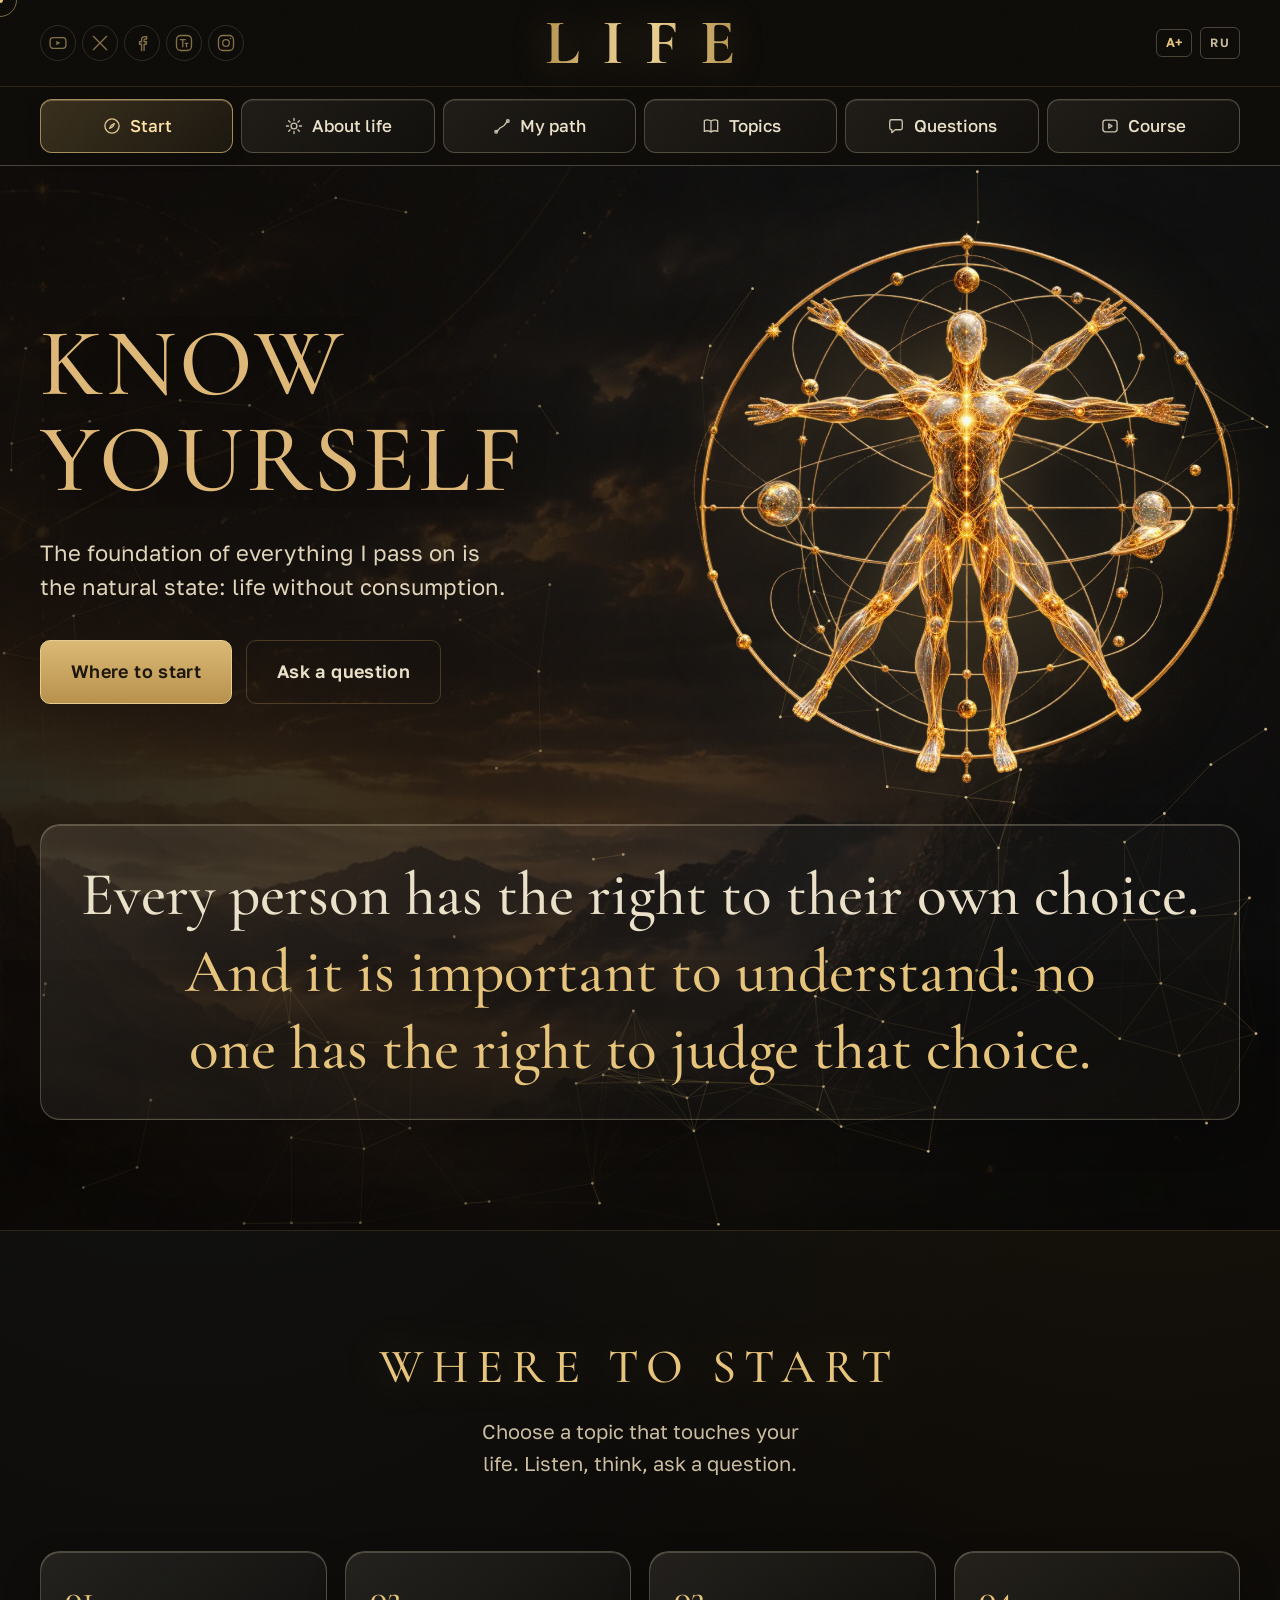
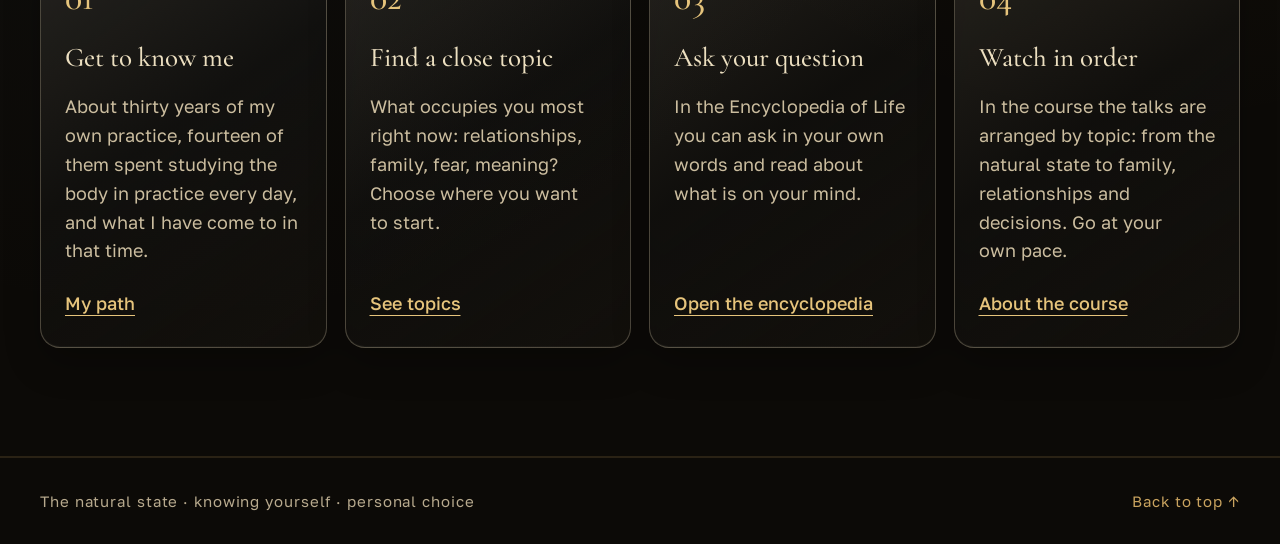
==== commit 89c20c1d: "Larger text without CSS zoom: clicks land where the cursor is, A- restores normal size Co-Authored-B" ====
--- a/en/index.html
+++ b/en/index.html
@@ -1,2 +1,2 @@
-<!DOCTYPE html><html lang="ru"><head><meta charSet="utf-8"/><meta name="viewport" content="width=device-width, initial-scale=1"/><link rel="preload" as="image" imageSrcSet="/media/20260905/vitruvian-lite-420.webp 420w, /media/20260905/vitruvian-lite-960.webp 960w" imageSizes="(max-width: 780px) 80vw, 560px" fetchPriority="high"/><link rel="stylesheet" href="/_next/static/css/index.C9cizsqI.css" data-rsc-css-href="/_next/static/css/index.C9cizsqI.css" data-precedence="vite-rsc/importer-resources"/><link rel="modulepreload" fetchPriority="low" href="/_next/static/chunks/index-C8t107dl.js"/><script src="/_next/static/chunks/rolldown-runtime-C60lm6uB.js" type="module" async=""></script><script src="/_next/static/chunks/framework-D_rUT4EX.js" type="module" async=""></script><script src="/_next/static/chunks/app-elements-H_Dr48wG.js" type="module" async=""></script><script src="/_next/static/chunks/hash-Cp347hhd.js" type="module" async=""></script><script src="/_next/static/chunks/record-uXSNv6cl.js" type="module" async=""></script><script src="/_next/static/chunks/app-rsc-cache-busting-Cwc0sAkx.js" type="module" async=""></script><script src="/_next/static/chunks/app-rsc-render-mode-CvTCGruk.js" type="module" async=""></script><script src="/_next/static/chunks/headers-C_MtfdF4.js" type="module" async=""></script><script src="/_next/static/chunks/protocol-headers-B9-bVeat.js" type="module" async=""></script><script src="/_next/static/chunks/deployment-id-DFhHa9wO.js" type="module" async=""></script><script src="/_next/static/chunks/navigation-errors-D5LMQqDL.js" type="module" async=""></script><link rel="modulepreload" href="/_next/static/chunks/layout-segment-context-CfpmaOwo.js" crossorigin=""/><link rel="modulepreload" href="/_next/static/chunks/site-Bol51bwq.js" crossorigin=""/><title>Know Yourself · The natural state</title><meta name="description" content="Vyacheslav Timoshenko: thirty years of practising the natural state. The body, habits, family and your own choice. The Encyclopedia of Life and the course."/><meta name="robots" content="index, follow"/><meta property="og:title" content="Know Yourself · The natural state"/><meta property="og:description" content="Vyacheslav Timoshenko: thirty years of practising the natural state. The body, habits, family and your own choice. The Encyclopedia of Life and the course."/><meta property="og:url" content="https://vyhod-iz-matricy.pages.dev/en/"/><meta property="og:site_name" content="Know Yourself"/><meta property="og:type" content="website"/><meta property="og:locale" content="en_US"/><meta property="og:image" content="https://vyhod-iz-matricy.pages.dev/og-1200x630.jpg"/><meta property="og:image:width" content="1200"/><meta property="og:image:height" content="630"/><meta property="og:image:alt" content="Know Yourself"/><meta name="twitter:card" content="summary_large_image"/><meta name="twitter:title" content="Know Yourself · The natural state"/><meta name="twitter:description" content="Vyacheslav Timoshenko: thirty years of practising the natural state. The body, habits, family and your own choice. The Encyclopedia of Life and the course."/><meta name="twitter:image" content="https://vyhod-iz-matricy.pages.dev/og-1200x630.jpg"/><link rel="icon" href="/favicon.svg" type="image/svg+xml"/><link rel="apple-touch-icon" href="/apple-touch-icon.png" type="image/png" sizes="180x180"/><link rel="manifest" href="/manifest.webmanifest"/><link rel="canonical" href="https://vyhod-iz-matricy.pages.dev/en/"/><link rel="alternate" hrefLang="ru" href="https://vyhod-iz-matricy.pages.dev"/><link rel="alternate" hrefLang="en" href="https://vyhod-iz-matricy.pages.dev/en/"/><meta name="theme-color" content="#0c0a07"/><script>Object.assign(((self[Symbol.for("vinext.navigationRuntime")]??={bootstrap:{routeManifest:null},functions:{}}).bootstrap.rsc??={rsc:[]}),{params:{},nav:{"pathname":"/en","searchParams":[]}})</script><link rel="modulepreload" href="/_next/static/chunks/index-C8t107dl.js" />
-</head><body><main lang="en"><div class="progress" aria-hidden="true"></div><div class="spotlight" aria-hidden="true"></div><div class="cursor-dot" aria-hidden="true"></div><div class="cursor-ring" aria-hidden="true"></div><script type="application/ld+json">{"@context":"https://schema.org","@type":"WebSite","name":"Vyacheslav Timoshenko","url":"https://vyhod-iz-matricy.pages.dev/en/","inLanguage":"en","author":{"@type":"Person","name":"Vyacheslav Timoshenko"},"description":"Vyacheslav Timoshenko: thirty years of practising the natural state. The body, habits, family and your own choice."}</script><nav class="nav-glass" aria-label="Navigation"><div class="nav shell"><ul class="social" aria-label="Follow us"><li><span class="social-soon" aria-label="YouTube, coming soon" title="YouTube · coming soon"><svg viewBox="0 0 24 24" width="20" height="20" fill="none" stroke="currentColor" stroke-width="1.6" stroke-linecap="round" stroke-linejoin="round" aria-hidden="true"><rect x="2.5" y="5.5" width="19" height="13" rx="4"></rect><path d="M10 9.2v5.6l4.8-2.8z" fill="currentColor" stroke="none"></path></svg></span></li><li><span class="social-soon" aria-label="X, coming soon" title="X · coming soon"><svg viewBox="0 0 24 24" width="20" height="20" fill="none" stroke="currentColor" stroke-width="1.6" stroke-linecap="round" stroke-linejoin="round" aria-hidden="true"><path d="M4 4l16 16M20 4 4 20"></path></svg></span></li><li><span class="social-soon" aria-label="Facebook, coming soon" title="Facebook · coming soon"><svg viewBox="0 0 24 24" width="20" height="20" fill="none" stroke="currentColor" stroke-width="1.6" stroke-linecap="round" stroke-linejoin="round" aria-hidden="true"><path d="M14.5 21v-7.5h2.6l.4-3h-3V8.7c0-.9.3-1.5 1.5-1.5h1.6V4.5c-.3 0-1.2-.1-2.3-.1-2.3 0-3.8 1.4-3.8 3.9v2.2H9v3h2.5V21"></path></svg></span></li><li><span class="social-soon" aria-label="Truth Social, coming soon" title="Truth Social · coming soon"><svg viewBox="0 0 24 24" width="20" height="20" fill="none" stroke="currentColor" stroke-width="1.6" stroke-linecap="round" stroke-linejoin="round" aria-hidden="true"><rect x="3" y="3" width="18" height="18" rx="5"></rect><path d="M7.5 8h6M10.5 8v8.5M13.5 12.5h3M15 12.5v4"></path></svg></span></li><li><span class="social-soon" aria-label="Instagram, coming soon" title="Instagram · coming soon"><svg viewBox="0 0 24 24" width="20" height="20" fill="none" stroke="currentColor" stroke-width="1.6" stroke-linecap="round" stroke-linejoin="round" aria-hidden="true"><rect x="3" y="3" width="18" height="18" rx="5"></rect><circle cx="12" cy="12" r="4"></circle><circle cx="17.3" cy="6.7" r=".9" fill="currentColor" stroke="none"></circle></svg></span></li></ul><a class="brand-word" href="#top">LIFE</a><div class="nav-tools"><button type="button" class="text-size" aria-pressed="false" title="Larger text" aria-label="Larger text">А+</button><a class="lang-switch" href="/" hrefLang="ru" title="Русская версия">RU</a></div></div></nav><nav class="section-tabs" aria-label="Site sections"><div class="section-tabs-inner shell"><a href="#top" class="active" aria-current="page"><svg class="tab-icon" viewBox="0 0 24 24" width="20" height="20" fill="none" stroke="currentColor" stroke-width="1.6" stroke-linecap="round" stroke-linejoin="round" aria-hidden="true"><circle cx="12" cy="12" r="8.5"></circle><path d="m14.8 9.2-1.9 3.7-3.7 1.9 1.9-3.7z"></path></svg><span>Start</span></a><a href="#vision" class=""><svg class="tab-icon" viewBox="0 0 24 24" width="20" height="20" fill="none" stroke="currentColor" stroke-width="1.6" stroke-linecap="round" stroke-linejoin="round" aria-hidden="true"><circle cx="12" cy="12" r="3.5"></circle><path d="M12 3v2.5M12 18.5V21M3 12h2.5M18.5 12H21M5.6 5.6l1.8 1.8M16.6 16.6l1.8 1.8M5.6 18.4l1.8-1.8M16.6 7.4l1.8-1.8"></path></svg><span>About life</span></a><a href="#road" class=""><svg class="tab-icon" viewBox="0 0 24 24" width="20" height="20" fill="none" stroke="currentColor" stroke-width="1.6" stroke-linecap="round" stroke-linejoin="round" aria-hidden="true"><path d="M5 19c3-1 3-5 7-6s4-5 7-7"></path><circle cx="5" cy="19" r="1.6"></circle><circle cx="19" cy="6" r="1.6"></circle></svg><span>My path</span></a><a href="#program" class=""><svg class="tab-icon" viewBox="0 0 24 24" width="20" height="20" fill="none" stroke="currentColor" stroke-width="1.6" stroke-linecap="round" stroke-linejoin="round" aria-hidden="true"><path d="M4 5.5C6 4.5 9 4.5 12 6c3-1.5 6-1.5 8-.5v13c-2-1-5-1-8 .5-3-1.5-6-1.5-8-.5zM12 6v13.5"></path></svg><span>Topics</span></a><a href="#encyclopedia" class=""><svg class="tab-icon" viewBox="0 0 24 24" width="20" height="20" fill="none" stroke="currentColor" stroke-width="1.6" stroke-linecap="round" stroke-linejoin="round" aria-hidden="true"><path d="M4.5 6.5a2 2 0 0 1 2-2h11a2 2 0 0 1 2 2v8a2 2 0 0 1-2 2H11l-4 3.5v-3.5h-.5a2 2 0 0 1-2-2z"></path></svg><span>Questions</span></a><a href="#buy" class=""><svg class="tab-icon" viewBox="0 0 24 24" width="20" height="20" fill="none" stroke="currentColor" stroke-width="1.6" stroke-linecap="round" stroke-linejoin="round" aria-hidden="true"><rect x="3.5" y="5" width="17" height="14" rx="3"></rect><path d="m10.5 9.5 4 2.5-4 2.5z"></path></svg><span>Course</span></a></div></nav><header class="hero" id="top" data-tab="start"><div class="hero-art" data-para="0.14" aria-hidden="true"></div><div class="hero-veil" aria-hidden="true"></div><canvas class="threads" aria-hidden="true"></canvas><div class="shell hero-grid"><div class="hero-copy-side reveal"><h1><span class="line"><span>Know</span></span><span class="line"><span>yourself</span></span></h1><p class="hero-lead">The foundation of everything I pass on is the natural state: life without consumption.</p><div class="hero-actions"><a class="button button-gold" href="#start">Where to start</a><a class="button button-line" href="https://t.me/nutrition_encyclopedia_bot" target="_blank" rel="noopener">Ask a question</a></div></div><figure class="emblem reveal" aria-hidden="true"><img src="/media/20260905/vitruvian-lite-960.webp" srcSet="/media/20260905/vitruvian-lite-420.webp 420w, /media/20260905/vitruvian-lite-960.webp 960w" sizes="(max-width: 780px) 80vw, 560px" alt="" width="960" height="978" fetchPriority="high" decoding="async"/></figure><aside class="hero-quote glass reveal"><p>Every person has the right to their own choice.<!-- --> <span class="quote-emphasis">And it is important to understand: no one has the right to judge that choice.</span></p></aside></div></header><section class="section" id="vision" aria-label="About a person and life" data-tab="life" hidden=""><div class="shell"><header class="section-head center reveal"><h2>Person. Experience. Life.</h2><p>Who are we? What does it mean to live in this body? These questions have occupied me for many years. Here I share my understanding.</p></header><aside class="pillar glass reveal reader-note" aria-label="If you are reading this"><h3>If you are reading this</h3><p>If you are here, something in your usual life already feels wrong. After a heavy meal you feel weighed down, you lack energy, the day does not start without coffee. These are the first signals. I do not persuade or rush anyone. Here is what I have come to myself, and how to live is up to you.</p></aside><div class="pillar-grid"><article class="pillar glass reveal"><h3>The natural state</h3><p>The foundation of everything I talk about. That is what I call life without food and <strong class="said">water</strong>. My understanding of the body, a person and spiritual growth grows out of it.</p></article><article class="pillar glass reveal"><h3>A person and the body</h3><p>I understand a person as a soul, as life itself. The body is the form in which we live here. It matters to me to learn what it can do and to treat it with care.</p></article><article class="pillar glass reveal"><h3>Thirty years of searching</h3><p>I have given about thirty years to this. For fourteen of them I studied my own body every day. Here I talk about what I have been through myself.</p></article><article class="pillar glass reveal"><h3>Step by step</h3><p>I want to pass on my experience in order, so that separate talks add up to understanding and you have time to think and ask questions.</p></article></div><p class="section-caption reveal"><a href="#author-position">How I understand life</a> · <a href="#road">My path</a></p></div></section><section class="section" id="start" aria-label="Where to start" data-tab="start"><div class="shell"><header class="section-head center reveal"><h2>Where to start</h2><p>Choose a topic that touches your life. Listen, think, ask a question.</p></header><ol class="start-grid"><li class="start-card glass reveal"><span class="step-number" aria-hidden="true">0<!-- -->1</span><h3>Get to know me</h3><p>About thirty years of my own practice, fourteen of them spent studying the body in practice every day, and what I have come to in that time.</p><a href="#road">My path</a></li><li class="start-card glass reveal"><span class="step-number" aria-hidden="true">0<!-- -->2</span><h3>Find a close topic</h3><p>What occupies you most right now: relationships, family, fear, meaning? Choose where you want to start.</p><a href="#program">See topics</a></li><li class="start-card glass reveal"><span class="step-number" aria-hidden="true">0<!-- -->3</span><h3>Ask your question</h3><p>In the Encyclopedia of Life you can ask in your own words and read about what is on your mind.</p><a href="https://t.me/nutrition_encyclopedia_bot" target="_blank" rel="noopener">Open the encyclopedia</a></li><li class="start-card glass reveal"><span class="step-number" aria-hidden="true">0<!-- -->4</span><h3>Watch in order</h3><p>In the course the talks are arranged by topic: from the natural state to family, relationships and decisions. Go at your own pace.</p><a href="#buy">About the course</a></li></ol></div></section><section class="section" id="encyclopedia" aria-label="Encyclopedia of Life" data-tab="questions" hidden=""><div class="shell"><div class="encyclopedia-card glass reveal"><div><p class="hero-kicker">Questions in Telegram</p><h2>Encyclopedia of Life</h2><p>About a person, the body, habits and choice. Read by topic or write what is on your mind. The bot answers in English and helps you find the answer in talks and texts.</p><p class="encyclopedia-facts">Topics are always free to read. Your first 10 questions in your own words are free.</p></div><a class="button button-gold" href="https://t.me/nutrition_encyclopedia_bot" target="_blank" rel="noopener">Ask in Telegram</a></div></div></section><section class="section" id="author-position" aria-label="How I understand life" data-tab="life" hidden=""><div class="shell"><header class="section-head center reveal"><h2>How I understand life</h2><p>I talk about what I have come to through years of my own search. Your choice stays with you.</p></header><div class="position-list reveal"><details class="position-item glass"><summary>A person and the body</summary><p>For me a person is a soul, life itself. The body is the form through which we live our experience. That is why knowing yourself is linked both to your inner life and to how you treat your body.</p></details><details class="position-item glass"><summary>The natural state</summary><p>I know and I say it plainly: a person does not need food. You can live on food, but you pay for it. The natural state is life without food and without <strong class="said">water</strong>. I connect it with spiritual growth.</p></details><details class="position-item glass"><summary>How long a person can live</summary><p>I know a person can do far more than <strong class="said">we usually think</strong>. Living with consumption, a person can reach a hundred and fifty or two hundred years. Without consumption you can live three hundred, five hundred, a thousand years and leave on your own, when you decide.</p></details><details class="position-item glass"><summary>The capacity of the brain</summary><p>Talking about what a person is capable of, I compared 1–2% with 5–7% and spoke about the full opening of the brain. This is how I show how much in us is still unopened.</p></details><details class="position-item glass"><summary>Spiritual growth</summary><p>I connect a person&#x27;s growth with the soul and the Creator. For me it covers the whole of life: thoughts, actions, habits and how you treat people.</p></details><details class="position-item glass"><summary>The body as a conductor of light</summary><p>When a person lives in the natural state, the body becomes a conductor of light and energy. The light of the Creator passes through it. Such a body easily draws energy, and with it everything needed in material life.</p></details></div></div></section><section class="section road-section" id="road" data-spotlight="1" aria-label="My path" data-tab="path" hidden=""><div class="shell"><header class="section-head reveal"><h2>My path</h2><p>Thirty years of my own practice, fourteen of them studying the body in practice every day. Here I tell you what I have come to and what I want to pass on.</p></header><figure class="portrait reveal"><img class="reveal-img" src="/media/20261009/portrait-810.webp" srcSet="/media/20261009/portrait-480.webp 480w, /media/20261009/portrait-810.webp 810w" sizes="(max-width: 780px) min(70vw, 340px), 360px" alt="Vyacheslav Timoshenko" width="810" height="1080" loading="lazy" decoding="async"/><figcaption><span>Vyacheslav Timoshenko</span>author of the project</figcaption></figure><ol class="timeline"><li class="timeline-point"><strong>30 years</strong><span>of my own practice</span></li><li class="timeline-point"><strong>14 years</strong><span>of studying the body every day</span></li><li class="timeline-point"><strong>Now</strong><span>gathering my experience piece by piece and passing it on</span></li></ol><div class="path-chapters"><article class="path-chapter glass reveal"><h3>Testing it on myself</h3><p>I have given thirty years to my own practice. For fourteen of them I studied my body every day. At first it was my personal growth, and then it all turned into a personal study for humanity. It interested me so much that I began to study myself, so that later I could pass it on to people.</p></article><article class="path-chapter glass reveal"><h3>A person and the body</h3><p>For me a person is more than a body. I understand a person as a soul, as life, and the body as the form in which we are here. My interest in knowing yourself and in the body&#x27;s capacities grew from this.</p></article><article class="path-chapter glass reveal"><h3>The natural state</h3><p>That is what I call life without consuming food and water. I know and I say it plainly: a person does not need food. You can live on food, but you pay for it. For me this is linked to the body, habits and spiritual growth.</p></article><article class="path-chapter glass reveal"><h3>Passing on what I lived</h3><p>At first this was not the goal. It was simply studying myself: to improve my shape, so that I had the energy to raise my daughter. Then it turned into serious work. Over the years many recordings have built up: talks, voice messages, texts and videos. Now I am gathering my experience piece by piece, by topic and in order, so you can start with a clear question, listen, think and gradually go deeper.</p></article></div><aside class="path-choice glass reveal" id="stop" aria-label="The right to your own choice"><h3>Your choice stays with you</h3><p>I do not put myself above anyone. There is no person who is higher or lower than another. We all have the same capacities and resources, laid down before we were born. Everyone has their own path and the right to choose how to live. I share what I have been through myself.</p><div class="path-links"><a href="https://t.me/nutrition_encyclopedia_bot" target="_blank" rel="noopener">Ask a question</a></div></aside></div></section><section class="section" id="pillars" aria-label="Four supports" data-tab="life" hidden=""><div class="shell"><header class="section-head center reveal"><h2>Four supports</h2><p>What I come back to in my decisions and actions.</p></header><div class="pillar-grid"><article class="pillar glass reveal"><h3>Notice yourself</h3><p>What do you choose yourself, and what do you do out of habit? Start with simple observations of your day.</p></article><article class="pillar glass reveal"><h3>Own your choice</h3><p>Every decision has consequences. It matters to me to understand where my actions lead.</p></article><article class="pillar glass reveal"><h3>Understand through experience</h3><p>I watched, tried, made mistakes and searched again. This is how my understanding of life gradually took shape.</p></article><article class="pillar glass reveal"><h3>Respect others</h3><p>You must not put yourself above another person. Everyone has their own path and the right to choose.</p></article></div></div></section><section class="section" id="clips" aria-label="Short films" data-tab="topics" hidden=""><div class="shell"><header class="section-head center reveal"><h2>Short films</h2><p>Short films with my words, in Russian. Tap to watch with sound.</p></header><ul class="clip-rail" aria-label="Short films"><li><button type="button" class="clip-card glass"><video class="clip-preview" src="/media/clips/clip-01-preview.mp4" poster="/media/clips/clip-01.webp" muted="" loop="" playsInline="" preload="none" aria-hidden="true"></video><span class="clip-title"><svg viewBox="0 0 24 24" width="16" height="16" aria-hidden="true"><path d="M8 5.5v13l10.5-6.5z" fill="currentColor"></path></svg>The strength of kindness</span></button></li><li><button type="button" class="clip-card glass"><video class="clip-preview" src="/media/clips/clip-02-preview.mp4" poster="/media/clips/clip-02.webp" muted="" loop="" playsInline="" preload="none" aria-hidden="true"></video><span class="clip-title"><svg viewBox="0 0 24 24" width="16" height="16" aria-hidden="true"><path d="M8 5.5v13l10.5-6.5z" fill="currentColor"></path></svg>Start your day</span></button></li><li><button type="button" class="clip-card glass"><video class="clip-preview" src="/media/clips/clip-03-preview.mp4" poster="/media/clips/clip-03.webp" muted="" loop="" playsInline="" preload="none" aria-hidden="true"></video><span class="clip-title"><svg viewBox="0 0 24 24" width="16" height="16" aria-hidden="true"><path d="M8 5.5v13l10.5-6.5z" fill="currentColor"></path></svg>Children see everything</span></button></li><li><button type="button" class="clip-card glass"><video class="clip-preview" src="/media/clips/clip-04-preview.mp4" poster="/media/clips/clip-04.webp" muted="" loop="" playsInline="" preload="none" aria-hidden="true"></video><span class="clip-title"><svg viewBox="0 0 24 24" width="16" height="16" aria-hidden="true"><path d="M8 5.5v13l10.5-6.5z" fill="currentColor"></path></svg>Overcome yourself</span></button></li><li><button type="button" class="clip-card glass"><video class="clip-preview" src="/media/clips/clip-05-preview.mp4" poster="/media/clips/clip-05.webp" muted="" loop="" playsInline="" preload="none" aria-hidden="true"></video><span class="clip-title"><svg viewBox="0 0 24 24" width="16" height="16" aria-hidden="true"><path d="M8 5.5v13l10.5-6.5z" fill="currentColor"></path></svg>The power of love</span></button></li><li><button type="button" class="clip-card glass"><video class="clip-preview" src="/media/clips/clip-06-preview.mp4" poster="/media/clips/clip-06.webp" muted="" loop="" playsInline="" preload="none" aria-hidden="true"></video><span class="clip-title"><svg viewBox="0 0 24 24" width="16" height="16" aria-hidden="true"><path d="M8 5.5v13l10.5-6.5z" fill="currentColor"></path></svg>The present</span></button></li><li><button type="button" class="clip-card glass"><video class="clip-preview" src="/media/clips/clip-07-preview.mp4" poster="/media/clips/clip-07.webp" muted="" loop="" playsInline="" preload="none" aria-hidden="true"></video><span class="clip-title"><svg viewBox="0 0 24 24" width="16" height="16" aria-hidden="true"><path d="M8 5.5v13l10.5-6.5z" fill="currentColor"></path></svg>Energy</span></button></li><li><button type="button" class="clip-card glass"><video class="clip-preview" src="/media/clips/clip-08-preview.mp4" poster="/media/clips/clip-08.webp" muted="" loop="" playsInline="" preload="none" aria-hidden="true"></video><span class="clip-title"><svg viewBox="0 0 24 24" width="16" height="16" aria-hidden="true"><path d="M8 5.5v13l10.5-6.5z" fill="currentColor"></path></svg>Native land</span></button></li><li><button type="button" class="clip-card glass"><video class="clip-preview" src="/media/clips/clip-09-preview.mp4" poster="/media/clips/clip-09.webp" muted="" loop="" playsInline="" preload="none" aria-hidden="true"></video><span class="clip-title"><svg viewBox="0 0 24 24" width="16" height="16" aria-hidden="true"><path d="M8 5.5v13l10.5-6.5z" fill="currentColor"></path></svg>Do not give up</span></button></li><li><button type="button" class="clip-card glass"><video class="clip-preview" src="/media/clips/clip-10-preview.mp4" poster="/media/clips/clip-10.webp" muted="" loop="" playsInline="" preload="none" aria-hidden="true"></video><span class="clip-title"><svg viewBox="0 0 24 24" width="16" height="16" aria-hidden="true"><path d="M8 5.5v13l10.5-6.5z" fill="currentColor"></path></svg>Obliged to become human</span></button></li></ul><dialog id="clip-dialog" class="clip-dialog"></dialog></div></section><section class="section" id="program" aria-label="Programme" data-tab="topics" hidden=""><div class="shell"><header class="section-head center reveal"><h2>What we talk about</h2><p>About what touches you every day. Choose what suits you now: watching, listening or reading.</p></header><div class="program-grid"><article class="program-card glass reveal" data-tilt="1"><img class="reveal-img" src="/media/20260915/prog-video-640.webp" alt="Talks" width="640" height="640" loading="lazy" decoding="async"/><div class="program-body"><h3>Talks</h3><p>About what moves us in everyday life: family, relationships, fear, money and meaning. Watch or listen. The talks are in Russian for now.</p></div></article><article class="program-card glass reveal" data-tilt="1"><img class="reveal-img" src="/media/20260915/prog-practice-640.webp" alt="Watching yourself" width="640" height="640" loading="lazy" decoding="async"/><div class="program-body"><h3>Watching yourself</h3><p>How do you make decisions? What repeats day after day? Notice it and come back to your questions.</p></div></article><article class="program-card glass reveal" data-tilt="1"><img class="reveal-img" src="/media/20260915/prog-live-640.webp" alt="Questions" width="640" height="640" loading="lazy" decoding="async"/><div class="program-body"><h3>Questions</h3><p>Something still unclear? Write about it to the Encyclopedia of Life. One question is enough to start.</p></div></article><article class="program-card glass reveal" data-tilt="1"><img class="reveal-img" src="/media/20260915/prog-community-640.webp" alt="Your own pace" width="640" height="640" loading="lazy" decoding="async"/><div class="program-body"><h3>Your own pace</h3><p>Read and listen without hurrying. You can come back to a talk that matters to you later.</p></div></article></div></div></section><section class="section" id="thoughts" aria-label="On the path and the body" data-tab="topics" hidden=""><div class="shell"><header class="section-head center reveal"><h2>On the path and the body</h2><p>Briefly about what I have learned on myself. Open what resonates.</p></header><div class="position-list reveal"><details class="position-item glass"><summary>Food as a dependency</summary><p>I do not divide food into right and wrong. For me any food keeps a person dependent, only with different strength. Heavy food holds you the hardest, especially killed animals. It pins a person to the ground at once. That includes everything people call animal products: they even came up with a formula for it and hung a label on it. In fact it is dead flesh. We become what we eat. If we eat what is dead, we become dead ourselves. An animal gives milk only to its own young, just as a mother gives milk to her child. Next comes what is killed, boiled, fried, baked: grains, porridge, cooked vegetables. That is dead food too. Fruit holds you less, juice even less. After that comes the way out into the natural state. A person can eat, enjoy it and relieve stress with it. That is their right, and they must not be judged for it. But they pay for it.</p></details><details class="position-item glass"><summary>Why people say it does not suit them</summary><p>When a person does not like something, the mind easily finds arguments against it. This is how the mind protects itself. More often these words hide an unwillingness to go through transformation: changes tied to the rebuilding of the body, working on yourself physically and psychologically, changes in appearance. Cold, weakness, breaking habits. It is hard, I know it from myself.</p></details><details class="position-item glass"><summary>Everyone at their own level</summary><p>Some take short breaks from food, some have become vegetarian, some raw food eaters, some fruitarians. I once went through all these paths myself: vegetarianism, veganism, raw food, fruit only, juice only. I went up and down all these food chains many times. I do not judge anyone. Everyone stands on their own step and will move further in their own time, when they are ready.</p></details><details class="position-item glass"><summary>Practice matters more than theory</summary><p>Practitioners change the world. Those who went through everything themselves rather than studied it from the side. I spent thirty years of my life on this, and for fourteen of them I studied my body every day. I came to the very edge of life and death. That is why I only speak about what I have tested myself.</p></details><details class="position-item glass"><summary>Why the beginning is hard</summary><p>When you step onto the path of knowing yourself and enter the natural state, the people around you are used to seeing you differently. But changes start to happen in your face, in your body, in everything, and it frightens you too. Especially if you are an athlete: at the start of the natural state you will lose to any athlete. Physical results drop because the body is rebuilding. There can be weakness, sluggishness, a heavy head. Many tell themselves: better eat, sleep, and everything will be fine. That is a choice too. Those who have knowledge or support keep going. Today three kilometres, tomorrow four, then five. Slowly, but easier every day.</p></details><details class="position-item glass"><summary>Why nothing happens fast</summary><p>The human body is part of nature, and nature is alive, nothing in it happens fast. A sapling does not become a big tree overnight. Hair and nails do not grow fast either: everything takes time. It is the same with the body in the natural state. In the first, second and third year changes keep coming. Many leave the path right here: they lack the patience to wait it out.</p></details><details class="position-item glass"><summary>How the body renews itself</summary><p>When a person stops consuming, the body no longer spends its strength on taking food in and getting it out. All systems renew, cells are gradually replaced, and a new form of life builds up in the same body. The internal organs switch on fully. A person grows younger. People my age grow old, while I grow younger with the years.</p></details><details class="position-item glass"><summary>Possibilities without limit</summary><p>Everything around us is built like a fractal. If you can walk a kilometre, you can walk ten. If you can walk ten, you can walk a hundred. If you can walk a hundred, you can walk a thousand. It is the same with running: if you can run ten kilometres, you can run twenty, fifty, a hundred, a thousand. A lot depends on training, but just as much on the state you do it in, with consumption or without it.</p></details><details class="position-item glass"><summary>What the body does at night</summary><p>By evening the body, loaded with food all day, switches off. It needs sleep, because at night it sorts out everything a person has thrown into it. That is why late in the evening there is almost nobody outside. At that time I go for a calm run.</p></details><details class="position-item glass"><summary>How food leaves the body</summary><p>Fruit passes easily. Meat, fried potatoes, pasta, chocolate and all this rubbish take months to leave. So for those who still stay in consumption and do not go further, out of fear or by their own choice, I recommend eating only fruit, moving more and eating no more than once or twice a day.</p></details><details class="position-item glass"><summary>Why teeth decay</summary><p>I tested on myself what makes teeth decay. Teeth decay most of all from any food cooked on fire. Dairy, cheese, eggs, fish and meat belong here too.</p></details><details class="position-item glass"><summary>Tomatoes</summary><p>If you still eat fruit and vegetables, take a closer look at tomatoes. They have less sugar than fruit, and they carry the red colour that matters for the body. Eat them as they are, without salt and pepper.</p></details></div><p class="section-caption reveal">Want to ask in your own words?<!-- --> <a href="https://t.me/nutrition_encyclopedia_bot" target="_blank" rel="noopener">Encyclopedia of Life</a></p></div></section><section class="section" id="directions" aria-label="Directions" data-tab="topics" hidden=""><div class="shell"><header class="section-head center reveal"><h2>Directions</h2><p>You can begin with talks about everyday life. Come back to the deeper questions when you feel drawn to them.</p></header><div class="direction-grid"><article class="direction glass reveal direction-current"><p class="direction-status">First direction · for those starting out</p><h3>The natural state</h3><p>The natural state and everything that grows from it: the body, the path of life, family, relationships and decisions. A good place to begin.</p><a class="direction-link" href="#buy">About the course<!-- --> <span aria-hidden="true">→</span></a></article><article class="direction glass reveal"><p class="direction-status">Second direction · going deeper</p><h3>Conscious transformation</h3><p>About habits, discipline and responsibility for your own decisions. About noticing yourself and changing what you no longer want to live with.</p></article><article class="direction glass reveal"><p class="direction-status">In preparation</p><h3>Full opening</h3><p>My knowledge of human capacity, the body and spiritual growth. There is no limit to human capacity: not physically, not psychologically, not in creativity. Everything depends on your intention, your readiness to work on yourself and where you direct your attention.</p></article></div></div></section><section class="section" id="buy" aria-label="Course" data-tab="course" hidden=""><div class="shell"><header class="section-head center reveal"><h2>Course</h2></header><div class="buy-card glass reveal"><p class="buy-lead">It starts with the natural state of the body, then meaning, family, relationships, fear and money. Short lessons to watch on a phone or computer, without hurrying. The lessons are in Russian for now.</p><ol class="buy-modules"><li>The natural state<small>life without consumption, the body, cleansing, cold</small></li><li>Body and movement<small>running barefoot, cold, challenges</small></li><li>Meeting yourself<small>my story and the first questions about yourself</small></li><li>Meaning and gratitude<small>the strength of the heart, kindness, what it means to be happy</small></li><li>Family and legacy<small>children and grandchildren, a father&#x27;s school, what we leave behind</small></li><li>Relationships<small>man and woman, love and expectations, betrayal</small></li><li>Fear and decisions<small>how to let go of fear and decide</small></li><li>Money and abundance<small>how to relate to money and wealth</small></li></ol><p class="buy-facts">78 lessons: 74 videos and 4 texts · about 6 hours · in Russian</p><a class="button button-gold button-buy" href="https://t.me/The_Path_of_the_Heart_bot" target="_blank" rel="noopener">Buy the course</a><p class="buy-hint">The course bot opens in Telegram.</p><p class="buy-note">You can stop at a thought that matters to you, come back to a lesson and watch it again.</p></div></div></section><section class="section" id="system" aria-label="How the system works" data-tab="course" hidden=""><div class="shell"><header class="section-head center reveal"><h2>How the system works</h2><p>I am a practitioner, but practice alone is not enough. We need a system where everything is laid out in order: where to start, what to do next, what will happen. We are building it from my talks, recordings and experience, step by step.</p></header><ol class="start-grid"><li class="start-card glass reveal"><span class="step-number" aria-hidden="true">0<!-- -->1</span><h3>Getting to know it</h3><p>You read, watch and ask questions in the Encyclopedia of Life. You test yourself without hurrying.</p></li><li class="start-card glass reveal"><span class="step-number" aria-hidden="true">0<!-- -->2</span><h3>The course</h3><p>Talks in order, by topic. You can come back to what touched you.</p></li><li class="start-card glass reveal"><span class="step-number" aria-hidden="true">0<!-- -->3</span><h3>The space</h3><p>A place you can come to for practice and touch the natural state yourself. The time, place and terms will be announced separately.</p></li></ol></div></section><section class="section final" id="project" data-spotlight="1" aria-label="Final" data-tab="course" hidden=""><img class="final-art" data-para="0.12" data-para-self="1" src="/media/20260915/final-trail-1536.webp" alt="" aria-hidden="true" width="1536" height="1024" loading="lazy" decoding="async"/><div class="final-veil" aria-hidden="true"></div><canvas class="threads" aria-hidden="true"></canvas><div class="shell"><h2 class="reveal"><span class="line"><span>Your main path</span></span><span class="line"><span>begins within.</span></span></h2><a class="button button-line reveal" href="https://t.me/nutrition_encyclopedia_bot" target="_blank" rel="noopener">Ask a question</a></div></section><footer class="footer"><div class="shell footer-row"><span>The natural state · knowing yourself · personal choice</span><a href="#top">Back to top ↑</a></div></footer></main><script type="module" src="/_next/static/chunks/index-C8t107dl.js" id="_R_" async=""></script><script>((self[Symbol.for("vinext.navigationRuntime")]??={bootstrap:{routeManifest:null},functions:{}}).bootstrap.rsc??={rsc:[]}).rsc.push("0:{\"page:/en\":\"$L1\",\"layout:/\":\"$L2\",\"route:/en\":\"$L3\",\"__route\":\"route:/en\",\"__interceptionContext\":null,\"__layoutIds\":[\"layout:/\"],\"__rootLayout\":\"/\",\"__bfcacheSegmentIdentities\":{\"layout:/\":\"[\\\"layout\\\",\\\"layout:/\\\",\\\"root-boundary:/\\\",\\\"\\\"]\",\"page:/en\":\"[\\\"page\\\",\\\"page:/en\\\",\\\"root-boundary:/\\\",\\\"[\\\\\\\"en\\\\\\\"]\\\"]\"},\"__srcPage\":[\"en\",\"page\"],\"__layoutFlags\":{\"layout:/\":\"s\"},\"__artifactCompatibility\":{\"schemaVersion\":1,\"graphVersion\":\"app-route-graph:45c790183ba88330\",\"deploymentVersion\":\"ed88b53d-bf87-46e9-9741-d1c746a0f6eb\",\"appElementsSchemaVersion\":1,\"rscPayloadSchemaVersion\":1,\"rootBoundaryId\":\"/\",\"renderEpoch\":null},\"__dynamicStaleTime\":0}\n")</script><script>((self[Symbol.for("vinext.navigationRuntime")]??={bootstrap:{routeManifest:null},functions:{}}).bootstrap.rsc??={rsc:[]}).rsc.push("4:I[\"88664c582e82\",[],\"Children\",1]\n")</script><script>((self[Symbol.for("vinext.navigationRuntime")]??={bootstrap:{routeManifest:null},functions:{}}).bootstrap.rsc??={rsc:[]}).rsc.push("5:I[\"89e04654e283\",[],\"GlobalErrorBoundary\",1]\n")</script><script>((self[Symbol.for("vinext.navigationRuntime")]??={bootstrap:{routeManifest:null},functions:{}}).bootstrap.rsc??={rsc:[]}).rsc.push("6:I[\"516dba86d6f6\",[],\"default\",1]\n")</script><script>((self[Symbol.for("vinext.navigationRuntime")]??={bootstrap:{routeManifest:null},functions:{}}).bootstrap.rsc??={rsc:[]}).rsc.push("7:I[\"89e04654e283\",[],\"ErrorBoundary\",1]\n")</script><script>((self[Symbol.for("vinext.navigationRuntime")]??={bootstrap:{routeManifest:null},functions:{}}).bootstrap.rsc??={rsc:[]}).rsc.push("8:I[\"4c81dbf4bedb\",[],\"LayoutSegmentProvider\",1]\n")</script><script>((self[Symbol.for("vinext.navigationRuntime")]??={bootstrap:{routeManifest:null},functions:{}}).bootstrap.rsc??={rsc:[]}).rsc.push("9:I[\"88664c582e82\",[],\"Slot\",1]\n")</script><script>((self[Symbol.for("vinext.navigationRuntime")]??={bootstrap:{routeManifest:null},functions:{}}).bootstrap.rsc??={rsc:[]}).rsc.push("a:I[\"89e04654e283\",[],\"NotFoundBoundary\",1]\n")</script><script>((self[Symbol.for("vinext.navigationRuntime")]??={bootstrap:{routeManifest:null},functions:{}}).bootstrap.rsc??={rsc:[]}).rsc.push("b:I[\"c2747888630f\",[],\"default\",1]\n")</script><script>((self[Symbol.for("vinext.navigationRuntime")]??={bootstrap:{routeManifest:null},functions:{}}).bootstrap.rsc??={rsc:[]}).rsc.push(":HL[\"/_next/static/css/index.C9cizsqI.css\",\"style\"     ]\n")</script><script>((self[Symbol.for("vinext.navigationRuntime")]??={bootstrap:{routeManifest:null},functions:{}}).bootstrap.rsc??={rsc:[]}).rsc.push("2:[[[\"$\",\"link\",\"css:/_next/static/css/index.C9cizsqI.css\",{\"rel\":\"stylesheet\",\"precedence\":\"vite-rsc/importer-resources\",\"href\":\"/_next/static/css/index.C9cizsqI.css\",\"data-rsc-css-href\":\"/_next/static/css/index.C9cizsqI.css\"}],\"$undefined\"],[\"$\",\"html\",null,{\"lang\":\"ru\",\"children\":[\"$\",\"body\",null,{\"children\":[\"$\",\"$L4\",null,{}]}]}]]\n")</script><script>((self[Symbol.for("vinext.navigationRuntime")]??={bootstrap:{routeManifest:null},functions:{}}).bootstrap.rsc??={rsc:[]}).rsc.push("3:[[[\"$\",\"meta\",null,{\"charSet\":\"utf-8\"}],[[\"$\",\"title\",\"0\",{\"children\":\"Know Yourself · The natural state\"}],[\"$\",\"meta\",\"1\",{\"name\":\"description\",\"content\":\"Vyacheslav Timoshenko: thirty years of practising the natural state. The body, habits, family and your own choice. The Encyclopedia of Life and the course.\"}],[\"$\",\"meta\",\"2\",{\"name\":\"robots\",\"content\":\"index, follow\"}],[\"$\",\"meta\",\"3\",{\"property\":\"og:title\",\"content\":\"Know Yourself · The natural state\"}],[\"$\",\"meta\",\"4\",{\"property\":\"og:description\",\"content\":\"Vyacheslav Timoshenko: thirty years of practising the natural state. The body, habits, family and your own choice. The Encyclopedia of Life and the course.\"}],[\"$\",\"meta\",\"5\",{\"property\":\"og:url\",\"content\":\"https://vyhod-iz-matricy.pages.dev/en/\"}],[\"$\",\"meta\",\"6\",{\"property\":\"og:site_name\",\"content\":\"Know Yourself\"}],[\"$\",\"meta\",\"7\",{\"property\":\"og:type\",\"content\":\"website\"}],[\"$\",\"meta\",\"8\",{\"property\":\"og:locale\",\"content\":\"en_US\"}],[\"$\",\"meta\",\"9\",{\"property\":\"og:image\",\"content\":\"https://vyhod-iz-matricy.pages.dev/og-1200x630.jpg\"}],[\"$\",\"meta\",\"10\",{\"property\":\"og:image:width\",\"content\":\"1200\"}],[\"$\",\"meta\",\"11\",{\"property\":\"og:image:height\",\"content\":\"630\"}],[\"$\",\"meta\",\"12\",{\"property\":\"og:image:alt\",\"content\":\"Know Yourself\"}],[\"$\",\"meta\",\"13\",{\"name\":\"twitter:card\",\"content\":\"summary_large_image\"}],[\"$\",\"meta\",\"14\",{\"name\":\"twitter:title\",\"content\":\"Know Yourself · The natural state\"}],[\"$\",\"meta\",\"15\",{\"name\":\"twitter:description\",\"content\":\"Vyacheslav Timoshenko: thirty years of practising the natural state. The body, habits, family and your own choice. The Encyclopedia of Life and the course.\"}],[\"$\",\"meta\",\"16\",{\"name\":\"twitter:image\",\"content\":\"https://vyhod-iz-matricy.pages.dev/og-1200x630.jpg\"}],[\"$\",\"link\",\"17\",{\"data-vinext-streamed-icon\":\"$undefined\",\"rel\":\"icon\",\"href\":\"/favicon.svg\",\"type\":\"image/svg+xml\",\"sizes\":\"$undefined\",\"color\":\"$undefined\",\"media\":\"$undefined\",\"fetchPriority\":\"$undefined\"}],[\"$\",\"link\",\"18\",{\"data-vinext-streamed-icon\":\"$undefined\",\"rel\":\"apple-touch-icon\",\"href\":\"/apple-touch-icon.png\",\"type\":\"image/png\",\"sizes\":\"180x180\",\"color\":\"$undefined\",\"media\":\"$undefined\",\"fetchPriority\":\"$undefined\"}],[\"$\",\"link\",\"19\",{\"rel\":\"manifest\",\"href\":\"/manifest.webmanifest\"}],[\"$\",\"link\",\"20\",{\"rel\":\"canonical\",\"href\":\"https://vyhod-iz-matricy.pages.dev/en/\"}],[\"$\",\"link\",\"21\",{\"rel\":\"alternate\",\"hrefLang\":\"ru\",\"href\":\"https://vyhod-iz-matricy.pages.dev\"}],[\"$\",\"link\",\"22\",{\"rel\":\"alternate\",\"hrefLang\":\"en\",\"href\":\"https://vyhod-iz-matricy.pages.dev/en/\"}]],[[\"$\",\"meta\",\"0\",{\"name\":\"viewport\",\"content\":\"width=device-width, initial-scale=1\"}],[\"$\",\"meta\",\"1\",{\"name\":\"theme-color\",\"content\":\"#0c0a07\"}]]],[\"$\",\"$L5\",null,{\"fallback\":\"$6\",\"children\":[\"$\",\"$L7\",null,{\"fallback\":\"$6\",\"children\":[\"$\",\"$L8\",null,{\"providerId\":\"layout:/\",\"segmentMap\":{\"children\":[\"en\"]},\"children\":[\"$\",\"$L9\",null,{\"id\":\"layout:/\",\"parallelSlots\":\"$undefined\",\"children\":[\"$\",\"$La\",null,{\"resetKey\":\"en\",\"fallback\":[\"$\",\"main\",null,{\"style\":{\"minHeight\":\"100svh\",\"display\":\"grid\",\"placeItems\":\"center\",\"background\":\"#f4efe4\",\"color\":\"#211c14\",\"textAlign\":\"center\",\"padding\":\"24px\"},\"children\":[\"$\",\"div\",null,{\"children\":[[\"$\",\"p\",null,{\"style\":{\"color\":\"#a8482a\",\"fontSize\":\"10px\",\"fontWeight\":600,\"letterSpacing\":\".16em\",\"textTransform\":\"uppercase\",\"margin\":0},\"children\":\"Страница не найдена\"}],[\"$\",\"h1\",null,{\"style\":{\"fontFamily\":\"Prata, Georgia, 'Times New Roman', serif\",\"fontWeight\":400,\"fontSize\":\"clamp(40px, 8vw, 84px)\",\"letterSpacing\":\"-.02em\",\"margin\":\"22px 0 0\",\"lineHeight\":1.05},\"children\":\"Здесь дороги нет.\"}],[\"$\",\"p\",null,{\"style\":{\"color\":\"#5f5847\",\"margin\":\"26px auto 0\",\"maxWidth\":\"380px\",\"lineHeight\":1.6},\"children\":\"Такой страницы на сайте нет. Вернитесь на дорогу и продолжите оттуда.\"}],[\"$\",\"$Lb\",null,{\"href\":\"/\",\"style\":{\"display\":\"inline-flex\",\"alignItems\":\"center\",\"gap\":\"20px\",\"marginTop\":\"34px\",\"padding\":\"15px 20px\",\"background\":\"#211c14\",\"color\":\"#f4efe4\",\"fontSize\":\"10px\",\"fontWeight\":600,\"letterSpacing\":\".14em\",\"textTransform\":\"uppercase\",\"textDecoration\":\"none\"},\"children\":[\"На дорогу \",[\"$\",\"i\",null,{\"style\":{\"fontSize\":\"16px\",\"fontStyle\":\"normal\"},\"children\":\"←\"}]]}]]}]}],\"children\":[\"$\",\"$La\",null,{\"resetKey\":\"[\\\"en\\\"]\",\"fallback\":[\"$\",\"main\",null,{\"style\":{\"minHeight\":\"100svh\",\"display\":\"grid\",\"placeItems\":\"center\",\"background\":\"#f4efe4\",\"color\":\"#211c14\",\"textAlign\":\"center\",\"padding\":\"24px\"},\"children\":[\"$\",\"div\",null,{\"children\":[[\"$\",\"p\",null,{\"style\":{\"color\":\"#a8482a\",\"fontSize\":\"10px\",\"fontWeight\":600,\"letterSpacing\":\".16em\",\"textTransform\":\"uppercase\",\"margin\":0},\"children\":\"Страница не найдена\"}],\"$Lc\",\"$Ld\",\"$Le\"]}]}],\"children\":\"$Lf\"}]}]}]}]}]}],null,null]\n")</script><script>((self[Symbol.for("vinext.navigationRuntime")]??={bootstrap:{routeManifest:null},functions:{}}).bootstrap.rsc??={rsc:[]}).rsc.push("10:I[\"b5e1778f2eff\",[],\"AppRouterScrollTarget\",1]\n")</script><script>((self[Symbol.for("vinext.navigationRuntime")]??={bootstrap:{routeManifest:null},functions:{}}).bootstrap.rsc??={rsc:[]}).rsc.push("11:I[\"89e04654e283\",[],\"RedirectBoundary\",1]\n")</script><script>((self[Symbol.for("vinext.navigationRuntime")]??={bootstrap:{routeManifest:null},functions:{}}).bootstrap.rsc??={rsc:[]}).rsc.push("c:[\"$\",\"h1\",null,{\"style\":{\"fontFamily\":\"Prata, Georgia, 'Times New Roman', serif\",\"fontWeight\":400,\"fontSize\":\"clamp(40px, 8vw, 84px)\",\"letterSpacing\":\"-.02em\",\"margin\":\"22px 0 0\",\"lineHeight\":1.05},\"children\":\"Здесь дороги нет.\"}]\n")</script><script>((self[Symbol.for("vinext.navigationRuntime")]??={bootstrap:{routeManifest:null},functions:{}}).bootstrap.rsc??={rsc:[]}).rsc.push("d:[\"$\",\"p\",null,{\"style\":{\"color\":\"#5f5847\",\"margin\":\"26px auto 0\",\"maxWidth\":\"380px\",\"lineHeight\":1.6},\"children\":\"Такой страницы на сайте нет. Вернитесь на дорогу и продолжите оттуда.\"}]\n")</script><script>((self[Symbol.for("vinext.navigationRuntime")]??={bootstrap:{routeManifest:null},functions:{}}).bootstrap.rsc??={rsc:[]}).rsc.push("e:[\"$\",\"$Lb\",null,{\"href\":\"/\",\"style\":{\"display\":\"inline-flex\",\"alignItems\":\"center\",\"gap\":\"20px\",\"marginTop\":\"34px\",\"padding\":\"15px 20px\",\"background\":\"#211c14\",\"color\":\"#f4efe4\",\"fontSize\":\"10px\",\"fontWeight\":600,\"letterSpacing\":\".14em\",\"textTransform\":\"uppercase\",\"textDecoration\":\"none\"},\"children\":[\"На дорогу \",[\"$\",\"i\",null,{\"style\":{\"fontSize\":\"16px\",\"fontStyle\":\"normal\"},\"children\":\"←\"}]]}]\n")</script><script>((self[Symbol.for("vinext.navigationRuntime")]??={bootstrap:{routeManifest:null},functions:{}}).bootstrap.rsc??={rsc:[]}).rsc.push("f:[\"$\",\"$L10\",null,{\"children\":[\"$\",\"$L11\",null,{\"children\":[[\"$\",\"$L8\",null,{\"providerId\":\"page:/en\",\"segmentMap\":{\"children\":[\"__PAGE__\"]},\"children\":[\"$\",\"$L9\",null,{\"id\":\"page:/en\"}]}],null]}]}]\n")</script><script>((self[Symbol.for("vinext.navigationRuntime")]??={bootstrap:{routeManifest:null},functions:{}}).bootstrap.rsc??={rsc:[]}).rsc.push("12:I[\"b85b39017127\",[],\"Site\",1]\n")</script><script>((self[Symbol.for("vinext.navigationRuntime")]??={bootstrap:{routeManifest:null},functions:{}}).bootstrap.rsc??={rsc:[]}).rsc.push("1:[\"$\",\"$L12\",null,{\"c\":{\"lang\":\"en\",\"home\":\"/en/\",\"other\":{\"href\":\"/\",\"label\":\"RU\",\"title\":\"Русская версия\"},\"encyclopediaHref\":\"https://t.me/nutrition_encyclopedia_bot\",\"buyHref\":\"https://t.me/The_Path_of_the_Heart_bot\",\"price\":\"\",\"wordmark\":\"LIFE\",\"social\":{\"label\":\"Follow us\",\"soon\":\"coming soon\",\"items\":[{\"id\":\"youtube\",\"name\":\"YouTube\",\"href\":\"\"},{\"id\":\"x\",\"name\":\"X\",\"href\":\"\"},{\"id\":\"facebook\",\"name\":\"Facebook\",\"href\":\"\"},{\"id\":\"truth\",\"name\":\"Truth Social\",\"href\":\"\"},{\"id\":\"instagram\",\"name\":\"Instagram\",\"href\":\"\"}]},\"nav\":\"Navigation\",\"sections\":\"Site sections\",\"tabs\":{\"start\":\"Start\",\"life\":\"About life\",\"path\":\"My path\",\"topics\":\"Topics\",\"questions\":\"Questions\",\"course\":\"Course\"},\"voice\":{\"on\":false,\"play\":\"Listen\",\"pause\":\"Pause\",\"label\":\"Listen in Vyacheslav's voice\"},\"text\":{\"larger\":\"Larger text\",\"normal\":\"Normal text\"},\"clips\":{\"label\":\"Short films\",\"title\":\"Short films\",\"lead\":\"Short films with my words, in Russian. Tap to watch with sound.\",\"close\":\"Close\",\"items\":[\"The strength of kindness\",\"Start your day\",\"Children see everything\",\"Overcome yourself\",\"The power of love\",\"The present\",\"Energy\",\"Native land\",\"Do not give up\",\"Obliged to become human\"]},\"ld\":{\"name\":\"Vyacheslav Timoshenko\",\"description\":\"Vyacheslav Timoshenko: thirty years of practising the natural state. The body, habits, family and your own choice.\"},\"hero\":{\"lines\":[\"Know\",\"yourself\"],\"lead\":\"The foundation of everything I pass on is the natural state: life without consumption.\",\"start\":\"Where to start\",\"ask\":\"Ask a question\",\"quote\":[\"Every person has the right to their own choice.\",\"And it is important to understand: no one has the right to judge that choice.\"]},\"vision\":{\"label\":\"About a person and life\",\"title\":\"Person. Experience. Life.\",\"lead\":\"Who are we? What does it mean to live in this body? These questions have occupied me for many years. Here I share my understanding.\",\"reader\":[\"If you are reading this\",\"If you are here, something in your usual life already feels wrong. After a heavy meal you feel weighed down, you lack energy, the day does not start without coffee. These are the first signals. I do not persuade or rush anyone. Here is what I have come to myself, and how to live is up to you.\"],\"foundations\":[[\"The natural state\",\"The foundation of everything I talk about. That is what I call life without food and **water**. My understanding of the body, a person and spiritual growth grows out of it.\"],[\"A person and the body\",\"I understand a person as a soul, as life itself. The body is the form in which we live here. It matters to me to learn what it can do and to treat it with care.\"],[\"Thirty years of searching\",\"I have given about thirty years to this. For fourteen of them I studied my own body every day. Here I talk about what I have been through myself.\"],[\"Step by step\",\"I want to pass on my experience in order, so that separate talks add up to understanding and you have time to think and ask questions.\"]],\"links\":[\"How I understand life\",\"My path\"]},\"start\":{\"label\":\"Where to start\",\"title\":\"Where to start\",\"lead\":\"Choose a topic that touches your life. Listen, think, ask a question.\",\"steps\":[{\"title\":\"Get to know me\",\"text\":\"About thirty years of my own practice, fourteen of them spent studying the body in practice every day, and what I have come to in that time.\",\"href\":\"#road\",\"label\":\"My path\"},{\"title\":\"Find a close topic\",\"text\":\"What occupies you most right now: relationships, family, fear, meaning? Choose where you want to start.\",\"href\":\"#program\",\"label\":\"See topics\"},{\"title\":\"Ask your question\",\"text\":\"In the Encyclopedia of Life you can ask in your own words and read about what is on your mind.\",\"href\":\"https://t.me/nutrition_encyclopedia_bot\",\"label\":\"Open the encyclopedia\"},{\"title\":\"Watch in order\",\"text\":\"In the course the talks are arranged by topic: from the natural state to family, relationships and decisions. Go at your own pace.\",\"href\":\"#buy\",\"label\":\"About the course\"}]},\"encyclopedia\":{\"label\":\"Encyclopedia of Life\",\"kicker\":\"Questions in Telegram\",\"title\":\"Encyclopedia of Life\",\"text\":\"About a person, the body, habits and choice. Read by topic or write what is on your mind. The bot answers in English and helps you find the answer in talks and texts.\",\"facts\":\"Topics are always free to read. Your first 10 questions in your own words are free.\",\"button\":\"Ask in Telegram\"},\"position\":{\"label\":\"How I understand life\",\"title\":\"How I understand life\",\"lead\":\"I talk about what I have come to through years of my own search. Your choice stays with you.\",\"items\":[[\"A person and the body\",\"For me a person is a soul, life itself. The body is the form through which we live our experience. That is why knowing yourself is linked both to your inner life and to how you treat your body.\"],[\"The natural state\",\"I know and I say it plainly: a person does not need food. You can live on food, but you pay for it. The natural state is life without food and without **water**. I connect it with spiritual growth.\"],[\"How long a person can live\",\"I know a person can do far more than **we usually think**. Living with consumption, a person can reach a hundred and fifty or two hundred years. Without consumption you can live three hundred, five hundred, a thousand years and leave on your own, when you decide.\"],[\"The capacity of the brain\",\"Talking about what a person is capable of, I compared 1–2% with 5–7% and spoke about the full opening of the brain. This is how I show how much in us is still unopened.\"],[\"Spiritual growth\",\"I connect a person's growth with the soul and the Creator. For me it covers the whole of life: thoughts, actions, habits and how you treat people.\"],[\"The body as a conductor of light\",\"When a person lives in the natural state, the body becomes a conductor of light and energy. The light of the Creator passes through it. Such a body easily draws energy, and with it everything needed in material life.\"]]},\"road\":{\"label\":\"My path\",\"title\":\"My path\",\"lead\":\"Thirty years of my own practice, fourteen of them studying the body in practice every day. Here I tell you what I have come to and what I want to pass on.\",\"portrait\":{\"alt\":\"Vyacheslav Timoshenko\",\"name\":\"Vyacheslav Timoshenko\",\"role\":\"author of the project\"},\"facts\":[[\"30 years\",\"of my own practice\"],[\"14 years\",\"of studying the body every day\"],[\"Now\",\"gathering my experience piece by piece and passing it on\"]],\"chapters\":[[\"Testing it on myself\",\"I have given thirty years to my own practice. For fourteen of them I studied my body every day. At first it was my personal growth, and then it all turned into a personal study for humanity. It interested me so much that I began to study myself, so that later I could pass it on to people.\"],[\"A person and the body\",\"For me a person is more than a body. I understand a person as a soul, as life, and the body as the form in which we are here. My interest in knowing yourself and in the body's capacities grew from this.\"],[\"The natural state\",\"That is what I call life without consuming food and water. I know and I say it plainly: a person does not need food. You can live on food, but you pay for it. For me this is linked to the body, habits and spiritual growth.\"],[\"Passing on what I lived\",\"At first this was not the goal. It was simply studying myself: to improve my shape, so that I had the energy to raise my daughter. Then it turned into serious work. Over the years many recordings have built up: talks, voice messages, texts and videos. Now I am gathering my experience piece by piece, by topic and in order, so you can start with a clear question, listen, think and gradually go deeper.\"]],\"choice\":{\"label\":\"The right to your own choice\",\"title\":\"Your choice stays with you\",\"text\":\"I do not put myself above anyone. There is no person who is higher or lower than another. We all have the same capacities and resources, laid down before we were born. Everyone has their own path and the right to choose how to live. I share what I have been through myself.\",\"ask\":\"Ask a question\"}},\"pillars\":{\"label\":\"Four supports\",\"title\":\"Four supports\",\"lead\":\"What I come back to in my decisions and actions.\",\"items\":[[\"Notice yourself\",\"What do you choose yourself, and what do you do out of habit? Start with simple observations of your day.\"],[\"Own your choice\",\"Every decision has consequences. It matters to me to understand where my actions lead.\"],[\"Understand through experience\",\"I watched, tried, made mistakes and searched again. This is how my understanding of life gradually took shape.\"],[\"Respect others\",\"You must not put yourself above another person. Everyone has their own path and the right to choose.\"]]},\"program\":{\"label\":\"Programme\",\"title\":\"What we talk about\",\"lead\":\"About what touches you every day. Choose what suits you now: watching, listening or reading.\",\"items\":[[\"Talks\",\"prog-video-640.webp\",\"About what moves us in everyday life: family, relationships, fear, money and meaning. Watch or listen. The talks are in Russian for now.\"],[\"Watching yourself\",\"prog-practice-640.webp\",\"How do you make decisions? What repeats day after day? Notice it and come back to your questions.\"],[\"Questions\",\"prog-live-640.webp\",\"Something still unclear? Write about it to the Encyclopedia of Life. One question is enough to start.\"],[\"Your own pace\",\"prog-community-640.webp\",\"Read and listen without hurrying. You can come back to a talk that matters to you later.\"]]},\"thoughts\":{\"label\":\"On the path and the body\",\"title\":\"On the path and the body\",\"lead\":\"Briefly about what I have learned on myself. Open what resonates.\",\"ask\":\"Want to ask in your own words?\",\"link\":\"Encyclopedia of Life\",\"items\":[[\"Food as a dependency\",\"I do not divide food into right and wrong. For me any food keeps a person dependent, only with different strength. Heavy food holds you the hardest, especially killed animals. It pins a person to the ground at once. That includes everything people call animal products: they even came up with a formula for it and hung a label on it. In fact it is dead flesh. We become what we eat. If we eat what is dead, we become dead ourselves. An animal gives milk only to its own young, just as a mother gives milk to her child. Next comes what is killed, boiled, fried, baked: grains, porridge, cooked vegetables. That is dead food too. Fruit holds you less, juice even less. After that comes the way out into the natural state. A person can eat, enjoy it and relieve stress with it. That is their right, and they must not be judged for it. But they pay for it.\"],[\"Why people say it does not suit them\",\"When a person does not like something, the mind easily finds arguments against it. This is how the mind protects itself. More often these words hide an unwillingness to go through transformation: changes tied to the rebuilding of the body, working on yourself physically and psychologically, changes in appearance. Cold, weakness, breaking habits. It is hard, I know it from myself.\"],[\"Everyone at their own level\",\"Some take short breaks from food, some have become vegetarian, some raw food eaters, some fruitarians. I once went through all these paths myself: vegetarianism, veganism, raw food, fruit only, juice only. I went up and down all these food chains many times. I do not judge anyone. Everyone stands on their own step and will move further in their own time, when they are ready.\"],[\"Practice matters more than theory\",\"Practitioners change the world. Those who went through everything themselves rather than studied it from the side. I spent thirty years of my life on this, and for fourteen of them I studied my body every day. I came to the very edge of life and death. That is why I only speak about what I have tested myself.\"],[\"Why the beginning is hard\",\"When you step onto the path of knowing yourself and enter the natural state, the people around you are used to seeing you differently. But changes start to happen in your face, in your body, in everything, and it frightens you too. Especially if you are an athlete: at the start of the natural state you will lose to any athlete. Physical results drop because the body is rebuilding. There can be weakness, sluggishness, a heavy head. Many tell themselves: better eat, sleep, and everything will be fine. That is a choice too. Those who have knowledge or support keep going. Today three kilometres, tomorrow four, then five. Slowly, but easier every day.\"],[\"Why nothing happens fast\",\"The human body is part of nature, and nature is alive, nothing in it happens fast. A sapling does not become a big tree overnight. Hair and nails do not grow fast either: everything takes time. It is the same with the body in the natural state. In the first, second and third year changes keep coming. Many leave the path right here: they lack the patience to wait it out.\"],[\"How the body renews itself\",\"When a person stops consuming, the body no longer spends its strength on taking food in and getting it out. All systems renew, cells are gradually replaced, and a new form of life builds up in the same body. The internal organs switch on fully. A person grows younger. People my age grow old, while I grow younger with the years.\"],[\"Possibilities without limit\",\"Everything around us is built like a fractal. If you can walk a kilometre, you can walk ten. If you can walk ten, you can walk a hundred. If you can walk a hundred, you can walk a thousand. It is the same with running: if you can run ten kilometres, you can run twenty, fifty, a hundred, a thousand. A lot depends on training, but just as much on the state you do it in, with consumption or without it.\"],[\"What the body does at night\",\"By evening the body, loaded with food all day, switches off. It needs sleep, because at night it sorts out everything a person has thrown into it. That is why late in the evening there is almost nobody outside. At that time I go for a calm run.\"],[\"How food leaves the body\",\"Fruit passes easily. Meat, fried potatoes, pasta, chocolate and all this rubbish take months to leave. So for those who still stay in consumption and do not go further, out of fear or by their own choice, I recommend eating only fruit, moving more and eating no more than once or twice a day.\"],[\"Why teeth decay\",\"I tested on myself what makes teeth decay. Teeth decay most of all from any food cooked on fire. Dairy, cheese, eggs, fish and meat belong here too.\"],[\"Tomatoes\",\"If you still eat fruit and vegetables, take a closer look at tomatoes. They have less sugar than fruit, and they carry the red colour that matters for the body. Eat them as they are, without salt and pepper.\"]]},\"directions\":{\"label\":\"Directions\",\"title\":\"Directions\",\"lead\":\"You can begin with talks about everyday life. Come back to the deeper questions when you feel drawn to them.\",\"link\":\"About the course\",\"items\":[{\"name\":\"The natural state\",\"status\":\"First direction · for those starting out\",\"text\":\"The natural state and everything that grows from it: the body, the path of life, family, relationships and decisions. A good place to begin.\",\"current\":true},{\"name\":\"Conscious transformation\",\"status\":\"Second direction · going deeper\",\"text\":\"About habits, discipline and responsibility for your own decisions. About noticing yourself and changing what you no longer want to live with.\",\"current\":false},{\"name\":\"Full opening\",\"status\":\"In preparation\",\"text\":\"My knowledge of human capacity, the body and spiritual growth. There is no limit to human capacity: not physically, not psychologically, not in creativity. Everything depends on your intention, your readiness to work on yourself and where you direct your attention.\",\"current\":false}]},\"course\":{\"label\":\"Course\",\"title\":\"Course\",\"lead\":\"It starts with the natural state of the body, then meaning, family, relationships, fear and money. Short lessons to watch on a phone or computer, without hurrying. The lessons are in Russian for now.\",\"modules\":[[\"The natural state\",\"life without consumption, the body, cleansing, cold\"],[\"Body and movement\",\"running barefoot, cold, challenges\"],[\"Meeting yourself\",\"my story and the first questions about yourself\"],[\"Meaning and gratitude\",\"the strength of the heart, kindness, what it means to be happy\"],[\"Family and legacy\",\"children and grandchildren, a father's school, what we leave behind\"],[\"Relationships\",\"man and woman, love and expectations, betrayal\"],[\"Fear and decisions\",\"how to let go of fear and decide\"],[\"Money and abundance\",\"how to relate to money and wealth\"]],\"facts\":\"78 lessons: 74 videos and 4 texts · about 6 hours · in Russian\",\"buy\":\"Buy the course\",\"hint\":\"The course bot opens in Telegram.\",\"note\":\"You can stop at a thought that matters to you, come back to a lesson and watch it again.\"},\"system\":{\"label\":\"How the system works\",\"title\":\"How the system works\",\"lead\":\"I am a practitioner, but practice alone is not enough. We need a system where everything is laid out in order: where to start, what to do next, what will happen. We are building it from my talks, recordings and experience, step by step.\",\"steps\":[[\"Getting to know it\",\"You read, watch and ask questions in the Encyclopedia of Life. You test yourself without hurrying.\"],[\"The course\",\"Talks in order, by topic. You can come back to what touched you.\"],[\"The space\",\"A place you can come to for practice and touch the natural state yourself. The time, place and terms will be announced separately.\"]]},\"final\":{\"label\":\"Final\",\"lines\":[\"Your main path\",\"begins within.\"],\"ask\":\"Ask a question\"},\"footer\":{\"line\":\"The natural state · knowing yourself · personal choice\",\"top\":\"Back to top ↑\"}}}]\n")</script><script>Object.assign(((self[Symbol.for("vinext.navigationRuntime")]??={bootstrap:{routeManifest:null},functions:{}}).bootstrap.rsc??={rsc:[]}),{"initialCacheKind":"static"});((self[Symbol.for("vinext.navigationRuntime")]??={bootstrap:{routeManifest:null},functions:{}}).bootstrap.rsc??={rsc:[]}).done=true</script></body></html>+<!DOCTYPE html><html lang="ru"><head><meta charSet="utf-8"/><meta name="viewport" content="width=device-width, initial-scale=1"/><link rel="preload" as="image" imageSrcSet="/media/20260905/vitruvian-lite-420.webp 420w, /media/20260905/vitruvian-lite-960.webp 960w" imageSizes="(max-width: 780px) 80vw, 560px" fetchPriority="high"/><link rel="stylesheet" href="/_next/static/css/index.DQ7kg_6X.css" data-rsc-css-href="/_next/static/css/index.DQ7kg_6X.css" data-precedence="vite-rsc/importer-resources"/><link rel="modulepreload" fetchPriority="low" href="/_next/static/chunks/index-DRnMvUqb.js"/><script src="/_next/static/chunks/rolldown-runtime-C60lm6uB.js" type="module" async=""></script><script src="/_next/static/chunks/framework-D_rUT4EX.js" type="module" async=""></script><script src="/_next/static/chunks/app-elements-H_Dr48wG.js" type="module" async=""></script><script src="/_next/static/chunks/hash-Cp347hhd.js" type="module" async=""></script><script src="/_next/static/chunks/record-uXSNv6cl.js" type="module" async=""></script><script src="/_next/static/chunks/app-rsc-cache-busting-CXe6e4Ry.js" type="module" async=""></script><script src="/_next/static/chunks/app-rsc-render-mode-CvTCGruk.js" type="module" async=""></script><script src="/_next/static/chunks/headers-C_MtfdF4.js" type="module" async=""></script><script src="/_next/static/chunks/protocol-headers-B9-bVeat.js" type="module" async=""></script><script src="/_next/static/chunks/deployment-id-DFhHa9wO.js" type="module" async=""></script><script src="/_next/static/chunks/navigation-errors-D5LMQqDL.js" type="module" async=""></script><link rel="modulepreload" href="/_next/static/chunks/layout-segment-context-B6j6znas.js" crossorigin=""/><link rel="modulepreload" href="/_next/static/chunks/site-Bol51bwq.js" crossorigin=""/><title>Know Yourself · The natural state</title><meta name="description" content="Vyacheslav Timoshenko: thirty years of practising the natural state. The body, habits, family and your own choice. The Encyclopedia of Life and the course."/><meta name="robots" content="index, follow"/><meta property="og:title" content="Know Yourself · The natural state"/><meta property="og:description" content="Vyacheslav Timoshenko: thirty years of practising the natural state. The body, habits, family and your own choice. The Encyclopedia of Life and the course."/><meta property="og:url" content="https://vyhod-iz-matricy.pages.dev/en/"/><meta property="og:site_name" content="Know Yourself"/><meta property="og:type" content="website"/><meta property="og:locale" content="en_US"/><meta property="og:image" content="https://vyhod-iz-matricy.pages.dev/og-1200x630.jpg"/><meta property="og:image:width" content="1200"/><meta property="og:image:height" content="630"/><meta property="og:image:alt" content="Know Yourself"/><meta name="twitter:card" content="summary_large_image"/><meta name="twitter:title" content="Know Yourself · The natural state"/><meta name="twitter:description" content="Vyacheslav Timoshenko: thirty years of practising the natural state. The body, habits, family and your own choice. The Encyclopedia of Life and the course."/><meta name="twitter:image" content="https://vyhod-iz-matricy.pages.dev/og-1200x630.jpg"/><link rel="icon" href="/favicon.svg" type="image/svg+xml"/><link rel="apple-touch-icon" href="/apple-touch-icon.png" type="image/png" sizes="180x180"/><link rel="manifest" href="/manifest.webmanifest"/><link rel="canonical" href="https://vyhod-iz-matricy.pages.dev/en/"/><link rel="alternate" hrefLang="ru" href="https://vyhod-iz-matricy.pages.dev"/><link rel="alternate" hrefLang="en" href="https://vyhod-iz-matricy.pages.dev/en/"/><meta name="theme-color" content="#0c0a07"/><script>Object.assign(((self[Symbol.for("vinext.navigationRuntime")]??={bootstrap:{routeManifest:null},functions:{}}).bootstrap.rsc??={rsc:[]}),{params:{},nav:{"pathname":"/en","searchParams":[]}})</script><link rel="modulepreload" href="/_next/static/chunks/index-DRnMvUqb.js" />
+</head><body><main lang="en"><div class="progress" aria-hidden="true"></div><div class="spotlight" aria-hidden="true"></div><div class="cursor-dot" aria-hidden="true"></div><div class="cursor-ring" aria-hidden="true"></div><script type="application/ld+json">{"@context":"https://schema.org","@type":"WebSite","name":"Vyacheslav Timoshenko","url":"https://vyhod-iz-matricy.pages.dev/en/","inLanguage":"en","author":{"@type":"Person","name":"Vyacheslav Timoshenko"},"description":"Vyacheslav Timoshenko: thirty years of practising the natural state. The body, habits, family and your own choice."}</script><nav class="nav-glass" aria-label="Navigation"><div class="nav shell"><ul class="social" aria-label="Follow us"><li><span class="social-soon" aria-label="YouTube, coming soon" title="YouTube · coming soon"><svg viewBox="0 0 24 24" width="20" height="20" fill="none" stroke="currentColor" stroke-width="1.6" stroke-linecap="round" stroke-linejoin="round" aria-hidden="true"><rect x="2.5" y="5.5" width="19" height="13" rx="4"></rect><path d="M10 9.2v5.6l4.8-2.8z" fill="currentColor" stroke="none"></path></svg></span></li><li><span class="social-soon" aria-label="X, coming soon" title="X · coming soon"><svg viewBox="0 0 24 24" width="20" height="20" fill="none" stroke="currentColor" stroke-width="1.6" stroke-linecap="round" stroke-linejoin="round" aria-hidden="true"><path d="M4 4l16 16M20 4 4 20"></path></svg></span></li><li><span class="social-soon" aria-label="Facebook, coming soon" title="Facebook · coming soon"><svg viewBox="0 0 24 24" width="20" height="20" fill="none" stroke="currentColor" stroke-width="1.6" stroke-linecap="round" stroke-linejoin="round" aria-hidden="true"><path d="M14.5 21v-7.5h2.6l.4-3h-3V8.7c0-.9.3-1.5 1.5-1.5h1.6V4.5c-.3 0-1.2-.1-2.3-.1-2.3 0-3.8 1.4-3.8 3.9v2.2H9v3h2.5V21"></path></svg></span></li><li><span class="social-soon" aria-label="Truth Social, coming soon" title="Truth Social · coming soon"><svg viewBox="0 0 24 24" width="20" height="20" fill="none" stroke="currentColor" stroke-width="1.6" stroke-linecap="round" stroke-linejoin="round" aria-hidden="true"><rect x="3" y="3" width="18" height="18" rx="5"></rect><path d="M7.5 8h6M10.5 8v8.5M13.5 12.5h3M15 12.5v4"></path></svg></span></li><li><span class="social-soon" aria-label="Instagram, coming soon" title="Instagram · coming soon"><svg viewBox="0 0 24 24" width="20" height="20" fill="none" stroke="currentColor" stroke-width="1.6" stroke-linecap="round" stroke-linejoin="round" aria-hidden="true"><rect x="3" y="3" width="18" height="18" rx="5"></rect><circle cx="12" cy="12" r="4"></circle><circle cx="17.3" cy="6.7" r=".9" fill="currentColor" stroke="none"></circle></svg></span></li></ul><a class="brand-word" href="#top">LIFE</a><div class="nav-tools"><button type="button" class="text-size" aria-pressed="false" title="Larger text" aria-label="Larger text">А+</button><a class="lang-switch" href="/" hrefLang="ru" title="Русская версия">RU</a></div></div></nav><nav class="section-tabs" aria-label="Site sections"><div class="section-tabs-inner shell"><a href="#top" class="active" aria-current="page"><svg class="tab-icon" viewBox="0 0 24 24" width="20" height="20" fill="none" stroke="currentColor" stroke-width="1.6" stroke-linecap="round" stroke-linejoin="round" aria-hidden="true"><circle cx="12" cy="12" r="8.5"></circle><path d="m14.8 9.2-1.9 3.7-3.7 1.9 1.9-3.7z"></path></svg><span>Start</span></a><a href="#vision" class=""><svg class="tab-icon" viewBox="0 0 24 24" width="20" height="20" fill="none" stroke="currentColor" stroke-width="1.6" stroke-linecap="round" stroke-linejoin="round" aria-hidden="true"><circle cx="12" cy="12" r="3.5"></circle><path d="M12 3v2.5M12 18.5V21M3 12h2.5M18.5 12H21M5.6 5.6l1.8 1.8M16.6 16.6l1.8 1.8M5.6 18.4l1.8-1.8M16.6 7.4l1.8-1.8"></path></svg><span>About life</span></a><a href="#road" class=""><svg class="tab-icon" viewBox="0 0 24 24" width="20" height="20" fill="none" stroke="currentColor" stroke-width="1.6" stroke-linecap="round" stroke-linejoin="round" aria-hidden="true"><path d="M5 19c3-1 3-5 7-6s4-5 7-7"></path><circle cx="5" cy="19" r="1.6"></circle><circle cx="19" cy="6" r="1.6"></circle></svg><span>My path</span></a><a href="#program" class=""><svg class="tab-icon" viewBox="0 0 24 24" width="20" height="20" fill="none" stroke="currentColor" stroke-width="1.6" stroke-linecap="round" stroke-linejoin="round" aria-hidden="true"><path d="M4 5.5C6 4.5 9 4.5 12 6c3-1.5 6-1.5 8-.5v13c-2-1-5-1-8 .5-3-1.5-6-1.5-8-.5zM12 6v13.5"></path></svg><span>Topics</span></a><a href="#encyclopedia" class=""><svg class="tab-icon" viewBox="0 0 24 24" width="20" height="20" fill="none" stroke="currentColor" stroke-width="1.6" stroke-linecap="round" stroke-linejoin="round" aria-hidden="true"><path d="M4.5 6.5a2 2 0 0 1 2-2h11a2 2 0 0 1 2 2v8a2 2 0 0 1-2 2H11l-4 3.5v-3.5h-.5a2 2 0 0 1-2-2z"></path></svg><span>Questions</span></a><a href="#buy" class=""><svg class="tab-icon" viewBox="0 0 24 24" width="20" height="20" fill="none" stroke="currentColor" stroke-width="1.6" stroke-linecap="round" stroke-linejoin="round" aria-hidden="true"><rect x="3.5" y="5" width="17" height="14" rx="3"></rect><path d="m10.5 9.5 4 2.5-4 2.5z"></path></svg><span>Course</span></a></div></nav><header class="hero" id="top" data-tab="start"><div class="hero-art" data-para="0.14" aria-hidden="true"></div><div class="hero-veil" aria-hidden="true"></div><canvas class="threads" aria-hidden="true"></canvas><div class="shell hero-grid"><div class="hero-copy-side reveal"><h1><span class="line"><span>Know</span></span><span class="line"><span>yourself</span></span></h1><p class="hero-lead">The foundation of everything I pass on is the natural state: life without consumption.</p><div class="hero-actions"><a class="button button-gold" href="#start">Where to start</a><a class="button button-line" href="https://t.me/nutrition_encyclopedia_bot" target="_blank" rel="noopener">Ask a question</a></div></div><figure class="emblem reveal" aria-hidden="true"><img src="/media/20260905/vitruvian-lite-960.webp" srcSet="/media/20260905/vitruvian-lite-420.webp 420w, /media/20260905/vitruvian-lite-960.webp 960w" sizes="(max-width: 780px) 80vw, 560px" alt="" width="960" height="978" fetchPriority="high" decoding="async"/></figure><aside class="hero-quote glass reveal"><p>Every person has the right to their own choice.<!-- --> <span class="quote-emphasis">And it is important to understand: no one has the right to judge that choice.</span></p></aside></div></header><section class="section" id="vision" aria-label="About a person and life" data-tab="life" hidden=""><div class="shell"><header class="section-head center reveal"><h2>Person. Experience. Life.</h2><p>Who are we? What does it mean to live in this body? These questions have occupied me for many years. Here I share my understanding.</p></header><aside class="pillar glass reveal reader-note" aria-label="If you are reading this"><h3>If you are reading this</h3><p>If you are here, something in your usual life already feels wrong. After a heavy meal you feel weighed down, you lack energy, the day does not start without coffee. These are the first signals. I do not persuade or rush anyone. Here is what I have come to myself, and how to live is up to you.</p></aside><div class="pillar-grid"><article class="pillar glass reveal"><h3>The natural state</h3><p>The foundation of everything I talk about. That is what I call life without food and <strong class="said">water</strong>. My understanding of the body, a person and spiritual growth grows out of it.</p></article><article class="pillar glass reveal"><h3>A person and the body</h3><p>I understand a person as a soul, as life itself. The body is the form in which we live here. It matters to me to learn what it can do and to treat it with care.</p></article><article class="pillar glass reveal"><h3>Thirty years of searching</h3><p>I have given about thirty years to this. For fourteen of them I studied my own body every day. Here I talk about what I have been through myself.</p></article><article class="pillar glass reveal"><h3>Step by step</h3><p>I want to pass on my experience in order, so that separate talks add up to understanding and you have time to think and ask questions.</p></article></div><p class="section-caption reveal"><a href="#author-position">How I understand life</a> · <a href="#road">My path</a></p></div></section><section class="section" id="start" aria-label="Where to start" data-tab="start"><div class="shell"><header class="section-head center reveal"><h2>Where to start</h2><p>Choose a topic that touches your life. Listen, think, ask a question.</p></header><ol class="start-grid"><li class="start-card glass reveal"><span class="step-number" aria-hidden="true">0<!-- -->1</span><h3>Get to know me</h3><p>About thirty years of my own practice, fourteen of them spent studying the body in practice every day, and what I have come to in that time.</p><a href="#road">My path</a></li><li class="start-card glass reveal"><span class="step-number" aria-hidden="true">0<!-- -->2</span><h3>Find a close topic</h3><p>What occupies you most right now: relationships, family, fear, meaning? Choose where you want to start.</p><a href="#program">See topics</a></li><li class="start-card glass reveal"><span class="step-number" aria-hidden="true">0<!-- -->3</span><h3>Ask your question</h3><p>In the Encyclopedia of Life you can ask in your own words and read about what is on your mind.</p><a href="https://t.me/nutrition_encyclopedia_bot" target="_blank" rel="noopener">Open the encyclopedia</a></li><li class="start-card glass reveal"><span class="step-number" aria-hidden="true">0<!-- -->4</span><h3>Watch in order</h3><p>In the course the talks are arranged by topic: from the natural state to family, relationships and decisions. Go at your own pace.</p><a href="#buy">About the course</a></li></ol></div></section><section class="section" id="encyclopedia" aria-label="Encyclopedia of Life" data-tab="questions" hidden=""><div class="shell"><div class="encyclopedia-card glass reveal"><div><p class="hero-kicker">Questions in Telegram</p><h2>Encyclopedia of Life</h2><p>About a person, the body, habits and choice. Read by topic or write what is on your mind. The bot answers in English and helps you find the answer in talks and texts.</p><p class="encyclopedia-facts">Topics are always free to read. Your first 10 questions in your own words are free.</p></div><a class="button button-gold" href="https://t.me/nutrition_encyclopedia_bot" target="_blank" rel="noopener">Ask in Telegram</a></div></div></section><section class="section" id="author-position" aria-label="How I understand life" data-tab="life" hidden=""><div class="shell"><header class="section-head center reveal"><h2>How I understand life</h2><p>I talk about what I have come to through years of my own search. Your choice stays with you.</p></header><div class="position-list reveal"><details class="position-item glass"><summary>A person and the body</summary><p>For me a person is a soul, life itself. The body is the form through which we live our experience. That is why knowing yourself is linked both to your inner life and to how you treat your body.</p></details><details class="position-item glass"><summary>The natural state</summary><p>I know and I say it plainly: a person does not need food. You can live on food, but you pay for it. The natural state is life without food and without <strong class="said">water</strong>. I connect it with spiritual growth.</p></details><details class="position-item glass"><summary>How long a person can live</summary><p>I know a person can do far more than <strong class="said">we usually think</strong>. Living with consumption, a person can reach a hundred and fifty or two hundred years. Without consumption you can live three hundred, five hundred, a thousand years and leave on your own, when you decide.</p></details><details class="position-item glass"><summary>The capacity of the brain</summary><p>Talking about what a person is capable of, I compared 1–2% with 5–7% and spoke about the full opening of the brain. This is how I show how much in us is still unopened.</p></details><details class="position-item glass"><summary>Spiritual growth</summary><p>I connect a person&#x27;s growth with the soul and the Creator. For me it covers the whole of life: thoughts, actions, habits and how you treat people.</p></details><details class="position-item glass"><summary>The body as a conductor of light</summary><p>When a person lives in the natural state, the body becomes a conductor of light and energy. The light of the Creator passes through it. Such a body easily draws energy, and with it everything needed in material life.</p></details></div></div></section><section class="section road-section" id="road" data-spotlight="1" aria-label="My path" data-tab="path" hidden=""><div class="shell"><header class="section-head reveal"><h2>My path</h2><p>Thirty years of my own practice, fourteen of them studying the body in practice every day. Here I tell you what I have come to and what I want to pass on.</p></header><figure class="portrait reveal"><img class="reveal-img" src="/media/20261009/portrait-810.webp" srcSet="/media/20261009/portrait-480.webp 480w, /media/20261009/portrait-810.webp 810w" sizes="(max-width: 780px) min(70vw, 340px), 360px" alt="Vyacheslav Timoshenko" width="810" height="1080" loading="lazy" decoding="async"/><figcaption><span>Vyacheslav Timoshenko</span>author of the project</figcaption></figure><ol class="timeline"><li class="timeline-point"><strong>30 years</strong><span>of my own practice</span></li><li class="timeline-point"><strong>14 years</strong><span>of studying the body every day</span></li><li class="timeline-point"><strong>Now</strong><span>gathering my experience piece by piece and passing it on</span></li></ol><div class="path-chapters"><article class="path-chapter glass reveal"><h3>Testing it on myself</h3><p>I have given thirty years to my own practice. For fourteen of them I studied my body every day. At first it was my personal growth, and then it all turned into a personal study for humanity. It interested me so much that I began to study myself, so that later I could pass it on to people.</p></article><article class="path-chapter glass reveal"><h3>A person and the body</h3><p>For me a person is more than a body. I understand a person as a soul, as life, and the body as the form in which we are here. My interest in knowing yourself and in the body&#x27;s capacities grew from this.</p></article><article class="path-chapter glass reveal"><h3>The natural state</h3><p>That is what I call life without consuming food and water. I know and I say it plainly: a person does not need food. You can live on food, but you pay for it. For me this is linked to the body, habits and spiritual growth.</p></article><article class="path-chapter glass reveal"><h3>Passing on what I lived</h3><p>At first this was not the goal. It was simply studying myself: to improve my shape, so that I had the energy to raise my daughter. Then it turned into serious work. Over the years many recordings have built up: talks, voice messages, texts and videos. Now I am gathering my experience piece by piece, by topic and in order, so you can start with a clear question, listen, think and gradually go deeper.</p></article></div><aside class="path-choice glass reveal" id="stop" aria-label="The right to your own choice"><h3>Your choice stays with you</h3><p>I do not put myself above anyone. There is no person who is higher or lower than another. We all have the same capacities and resources, laid down before we were born. Everyone has their own path and the right to choose how to live. I share what I have been through myself.</p><div class="path-links"><a href="https://t.me/nutrition_encyclopedia_bot" target="_blank" rel="noopener">Ask a question</a></div></aside></div></section><section class="section" id="pillars" aria-label="Four supports" data-tab="life" hidden=""><div class="shell"><header class="section-head center reveal"><h2>Four supports</h2><p>What I come back to in my decisions and actions.</p></header><div class="pillar-grid"><article class="pillar glass reveal"><h3>Notice yourself</h3><p>What do you choose yourself, and what do you do out of habit? Start with simple observations of your day.</p></article><article class="pillar glass reveal"><h3>Own your choice</h3><p>Every decision has consequences. It matters to me to understand where my actions lead.</p></article><article class="pillar glass reveal"><h3>Understand through experience</h3><p>I watched, tried, made mistakes and searched again. This is how my understanding of life gradually took shape.</p></article><article class="pillar glass reveal"><h3>Respect others</h3><p>You must not put yourself above another person. Everyone has their own path and the right to choose.</p></article></div></div></section><section class="section" id="clips" aria-label="Short films" data-tab="topics" hidden=""><div class="shell"><header class="section-head center reveal"><h2>Short films</h2><p>Short films with my words, in Russian. Tap to watch with sound.</p></header><ul class="clip-rail" aria-label="Short films"><li><button type="button" class="clip-card glass"><video class="clip-preview" src="/media/clips/clip-01-preview.mp4" poster="/media/clips/clip-01.webp" muted="" loop="" playsInline="" preload="none" aria-hidden="true"></video><span class="clip-title"><svg viewBox="0 0 24 24" width="16" height="16" aria-hidden="true"><path d="M8 5.5v13l10.5-6.5z" fill="currentColor"></path></svg>The strength of kindness</span></button></li><li><button type="button" class="clip-card glass"><video class="clip-preview" src="/media/clips/clip-02-preview.mp4" poster="/media/clips/clip-02.webp" muted="" loop="" playsInline="" preload="none" aria-hidden="true"></video><span class="clip-title"><svg viewBox="0 0 24 24" width="16" height="16" aria-hidden="true"><path d="M8 5.5v13l10.5-6.5z" fill="currentColor"></path></svg>Start your day</span></button></li><li><button type="button" class="clip-card glass"><video class="clip-preview" src="/media/clips/clip-03-preview.mp4" poster="/media/clips/clip-03.webp" muted="" loop="" playsInline="" preload="none" aria-hidden="true"></video><span class="clip-title"><svg viewBox="0 0 24 24" width="16" height="16" aria-hidden="true"><path d="M8 5.5v13l10.5-6.5z" fill="currentColor"></path></svg>Children see everything</span></button></li><li><button type="button" class="clip-card glass"><video class="clip-preview" src="/media/clips/clip-04-preview.mp4" poster="/media/clips/clip-04.webp" muted="" loop="" playsInline="" preload="none" aria-hidden="true"></video><span class="clip-title"><svg viewBox="0 0 24 24" width="16" height="16" aria-hidden="true"><path d="M8 5.5v13l10.5-6.5z" fill="currentColor"></path></svg>Overcome yourself</span></button></li><li><button type="button" class="clip-card glass"><video class="clip-preview" src="/media/clips/clip-05-preview.mp4" poster="/media/clips/clip-05.webp" muted="" loop="" playsInline="" preload="none" aria-hidden="true"></video><span class="clip-title"><svg viewBox="0 0 24 24" width="16" height="16" aria-hidden="true"><path d="M8 5.5v13l10.5-6.5z" fill="currentColor"></path></svg>The power of love</span></button></li><li><button type="button" class="clip-card glass"><video class="clip-preview" src="/media/clips/clip-06-preview.mp4" poster="/media/clips/clip-06.webp" muted="" loop="" playsInline="" preload="none" aria-hidden="true"></video><span class="clip-title"><svg viewBox="0 0 24 24" width="16" height="16" aria-hidden="true"><path d="M8 5.5v13l10.5-6.5z" fill="currentColor"></path></svg>The present</span></button></li><li><button type="button" class="clip-card glass"><video class="clip-preview" src="/media/clips/clip-07-preview.mp4" poster="/media/clips/clip-07.webp" muted="" loop="" playsInline="" preload="none" aria-hidden="true"></video><span class="clip-title"><svg viewBox="0 0 24 24" width="16" height="16" aria-hidden="true"><path d="M8 5.5v13l10.5-6.5z" fill="currentColor"></path></svg>Energy</span></button></li><li><button type="button" class="clip-card glass"><video class="clip-preview" src="/media/clips/clip-08-preview.mp4" poster="/media/clips/clip-08.webp" muted="" loop="" playsInline="" preload="none" aria-hidden="true"></video><span class="clip-title"><svg viewBox="0 0 24 24" width="16" height="16" aria-hidden="true"><path d="M8 5.5v13l10.5-6.5z" fill="currentColor"></path></svg>Native land</span></button></li><li><button type="button" class="clip-card glass"><video class="clip-preview" src="/media/clips/clip-09-preview.mp4" poster="/media/clips/clip-09.webp" muted="" loop="" playsInline="" preload="none" aria-hidden="true"></video><span class="clip-title"><svg viewBox="0 0 24 24" width="16" height="16" aria-hidden="true"><path d="M8 5.5v13l10.5-6.5z" fill="currentColor"></path></svg>Do not give up</span></button></li><li><button type="button" class="clip-card glass"><video class="clip-preview" src="/media/clips/clip-10-preview.mp4" poster="/media/clips/clip-10.webp" muted="" loop="" playsInline="" preload="none" aria-hidden="true"></video><span class="clip-title"><svg viewBox="0 0 24 24" width="16" height="16" aria-hidden="true"><path d="M8 5.5v13l10.5-6.5z" fill="currentColor"></path></svg>Obliged to become human</span></button></li></ul><dialog id="clip-dialog" class="clip-dialog"></dialog></div></section><section class="section" id="program" aria-label="Programme" data-tab="topics" hidden=""><div class="shell"><header class="section-head center reveal"><h2>What we talk about</h2><p>About what touches you every day. Choose what suits you now: watching, listening or reading.</p></header><div class="program-grid"><article class="program-card glass reveal" data-tilt="1"><img class="reveal-img" src="/media/20260915/prog-video-640.webp" alt="Talks" width="640" height="640" loading="lazy" decoding="async"/><div class="program-body"><h3>Talks</h3><p>About what moves us in everyday life: family, relationships, fear, money and meaning. Watch or listen. The talks are in Russian for now.</p></div></article><article class="program-card glass reveal" data-tilt="1"><img class="reveal-img" src="/media/20260915/prog-practice-640.webp" alt="Watching yourself" width="640" height="640" loading="lazy" decoding="async"/><div class="program-body"><h3>Watching yourself</h3><p>How do you make decisions? What repeats day after day? Notice it and come back to your questions.</p></div></article><article class="program-card glass reveal" data-tilt="1"><img class="reveal-img" src="/media/20260915/prog-live-640.webp" alt="Questions" width="640" height="640" loading="lazy" decoding="async"/><div class="program-body"><h3>Questions</h3><p>Something still unclear? Write about it to the Encyclopedia of Life. One question is enough to start.</p></div></article><article class="program-card glass reveal" data-tilt="1"><img class="reveal-img" src="/media/20260915/prog-community-640.webp" alt="Your own pace" width="640" height="640" loading="lazy" decoding="async"/><div class="program-body"><h3>Your own pace</h3><p>Read and listen without hurrying. You can come back to a talk that matters to you later.</p></div></article></div></div></section><section class="section" id="thoughts" aria-label="On the path and the body" data-tab="topics" hidden=""><div class="shell"><header class="section-head center reveal"><h2>On the path and the body</h2><p>Briefly about what I have learned on myself. Open what resonates.</p></header><div class="position-list reveal"><details class="position-item glass"><summary>Food as a dependency</summary><p>I do not divide food into right and wrong. For me any food keeps a person dependent, only with different strength. Heavy food holds you the hardest, especially killed animals. It pins a person to the ground at once. That includes everything people call animal products: they even came up with a formula for it and hung a label on it. In fact it is dead flesh. We become what we eat. If we eat what is dead, we become dead ourselves. An animal gives milk only to its own young, just as a mother gives milk to her child. Next comes what is killed, boiled, fried, baked: grains, porridge, cooked vegetables. That is dead food too. Fruit holds you less, juice even less. After that comes the way out into the natural state. A person can eat, enjoy it and relieve stress with it. That is their right, and they must not be judged for it. But they pay for it.</p></details><details class="position-item glass"><summary>Why people say it does not suit them</summary><p>When a person does not like something, the mind easily finds arguments against it. This is how the mind protects itself. More often these words hide an unwillingness to go through transformation: changes tied to the rebuilding of the body, working on yourself physically and psychologically, changes in appearance. Cold, weakness, breaking habits. It is hard, I know it from myself.</p></details><details class="position-item glass"><summary>Everyone at their own level</summary><p>Some take short breaks from food, some have become vegetarian, some raw food eaters, some fruitarians. I once went through all these paths myself: vegetarianism, veganism, raw food, fruit only, juice only. I went up and down all these food chains many times. I do not judge anyone. Everyone stands on their own step and will move further in their own time, when they are ready.</p></details><details class="position-item glass"><summary>Practice matters more than theory</summary><p>Practitioners change the world. Those who went through everything themselves rather than studied it from the side. I spent thirty years of my life on this, and for fourteen of them I studied my body every day. I came to the very edge of life and death. That is why I only speak about what I have tested myself.</p></details><details class="position-item glass"><summary>Why the beginning is hard</summary><p>When you step onto the path of knowing yourself and enter the natural state, the people around you are used to seeing you differently. But changes start to happen in your face, in your body, in everything, and it frightens you too. Especially if you are an athlete: at the start of the natural state you will lose to any athlete. Physical results drop because the body is rebuilding. There can be weakness, sluggishness, a heavy head. Many tell themselves: better eat, sleep, and everything will be fine. That is a choice too. Those who have knowledge or support keep going. Today three kilometres, tomorrow four, then five. Slowly, but easier every day.</p></details><details class="position-item glass"><summary>Why nothing happens fast</summary><p>The human body is part of nature, and nature is alive, nothing in it happens fast. A sapling does not become a big tree overnight. Hair and nails do not grow fast either: everything takes time. It is the same with the body in the natural state. In the first, second and third year changes keep coming. Many leave the path right here: they lack the patience to wait it out.</p></details><details class="position-item glass"><summary>How the body renews itself</summary><p>When a person stops consuming, the body no longer spends its strength on taking food in and getting it out. All systems renew, cells are gradually replaced, and a new form of life builds up in the same body. The internal organs switch on fully. A person grows younger. People my age grow old, while I grow younger with the years.</p></details><details class="position-item glass"><summary>Possibilities without limit</summary><p>Everything around us is built like a fractal. If you can walk a kilometre, you can walk ten. If you can walk ten, you can walk a hundred. If you can walk a hundred, you can walk a thousand. It is the same with running: if you can run ten kilometres, you can run twenty, fifty, a hundred, a thousand. A lot depends on training, but just as much on the state you do it in, with consumption or without it.</p></details><details class="position-item glass"><summary>What the body does at night</summary><p>By evening the body, loaded with food all day, switches off. It needs sleep, because at night it sorts out everything a person has thrown into it. That is why late in the evening there is almost nobody outside. At that time I go for a calm run.</p></details><details class="position-item glass"><summary>How food leaves the body</summary><p>Fruit passes easily. Meat, fried potatoes, pasta, chocolate and all this rubbish take months to leave. So for those who still stay in consumption and do not go further, out of fear or by their own choice, I recommend eating only fruit, moving more and eating no more than once or twice a day.</p></details><details class="position-item glass"><summary>Why teeth decay</summary><p>I tested on myself what makes teeth decay. Teeth decay most of all from any food cooked on fire. Dairy, cheese, eggs, fish and meat belong here too.</p></details><details class="position-item glass"><summary>Tomatoes</summary><p>If you still eat fruit and vegetables, take a closer look at tomatoes. They have less sugar than fruit, and they carry the red colour that matters for the body. Eat them as they are, without salt and pepper.</p></details></div><p class="section-caption reveal">Want to ask in your own words?<!-- --> <a href="https://t.me/nutrition_encyclopedia_bot" target="_blank" rel="noopener">Encyclopedia of Life</a></p></div></section><section class="section" id="directions" aria-label="Directions" data-tab="topics" hidden=""><div class="shell"><header class="section-head center reveal"><h2>Directions</h2><p>You can begin with talks about everyday life. Come back to the deeper questions when you feel drawn to them.</p></header><div class="direction-grid"><article class="direction glass reveal direction-current"><p class="direction-status">First direction · for those starting out</p><h3>The natural state</h3><p>The natural state and everything that grows from it: the body, the path of life, family, relationships and decisions. A good place to begin.</p><a class="direction-link" href="#buy">About the course<!-- --> <span aria-hidden="true">→</span></a></article><article class="direction glass reveal"><p class="direction-status">Second direction · going deeper</p><h3>Conscious transformation</h3><p>About habits, discipline and responsibility for your own decisions. About noticing yourself and changing what you no longer want to live with.</p></article><article class="direction glass reveal"><p class="direction-status">In preparation</p><h3>Full opening</h3><p>My knowledge of human capacity, the body and spiritual growth. There is no limit to human capacity: not physically, not psychologically, not in creativity. Everything depends on your intention, your readiness to work on yourself and where you direct your attention.</p></article></div></div></section><section class="section" id="buy" aria-label="Course" data-tab="course" hidden=""><div class="shell"><header class="section-head center reveal"><h2>Course</h2></header><div class="buy-card glass reveal"><p class="buy-lead">It starts with the natural state of the body, then meaning, family, relationships, fear and money. Short lessons to watch on a phone or computer, without hurrying. The lessons are in Russian for now.</p><ol class="buy-modules"><li>The natural state<small>life without consumption, the body, cleansing, cold</small></li><li>Body and movement<small>running barefoot, cold, challenges</small></li><li>Meeting yourself<small>my story and the first questions about yourself</small></li><li>Meaning and gratitude<small>the strength of the heart, kindness, what it means to be happy</small></li><li>Family and legacy<small>children and grandchildren, a father&#x27;s school, what we leave behind</small></li><li>Relationships<small>man and woman, love and expectations, betrayal</small></li><li>Fear and decisions<small>how to let go of fear and decide</small></li><li>Money and abundance<small>how to relate to money and wealth</small></li></ol><p class="buy-facts">78 lessons: 74 videos and 4 texts · about 6 hours · in Russian</p><a class="button button-gold button-buy" href="https://t.me/The_Path_of_the_Heart_bot" target="_blank" rel="noopener">Buy the course</a><p class="buy-hint">The course bot opens in Telegram.</p><p class="buy-note">You can stop at a thought that matters to you, come back to a lesson and watch it again.</p></div></div></section><section class="section" id="system" aria-label="How the system works" data-tab="course" hidden=""><div class="shell"><header class="section-head center reveal"><h2>How the system works</h2><p>I am a practitioner, but practice alone is not enough. We need a system where everything is laid out in order: where to start, what to do next, what will happen. We are building it from my talks, recordings and experience, step by step.</p></header><ol class="start-grid"><li class="start-card glass reveal"><span class="step-number" aria-hidden="true">0<!-- -->1</span><h3>Getting to know it</h3><p>You read, watch and ask questions in the Encyclopedia of Life. You test yourself without hurrying.</p></li><li class="start-card glass reveal"><span class="step-number" aria-hidden="true">0<!-- -->2</span><h3>The course</h3><p>Talks in order, by topic. You can come back to what touched you.</p></li><li class="start-card glass reveal"><span class="step-number" aria-hidden="true">0<!-- -->3</span><h3>The space</h3><p>A place you can come to for practice and touch the natural state yourself. The time, place and terms will be announced separately.</p></li></ol></div></section><section class="section final" id="project" data-spotlight="1" aria-label="Final" data-tab="course" hidden=""><img class="final-art" data-para="0.12" data-para-self="1" src="/media/20260915/final-trail-1536.webp" alt="" aria-hidden="true" width="1536" height="1024" loading="lazy" decoding="async"/><div class="final-veil" aria-hidden="true"></div><canvas class="threads" aria-hidden="true"></canvas><div class="shell"><h2 class="reveal"><span class="line"><span>Your main path</span></span><span class="line"><span>begins within.</span></span></h2><a class="button button-line reveal" href="https://t.me/nutrition_encyclopedia_bot" target="_blank" rel="noopener">Ask a question</a></div></section><footer class="footer"><div class="shell footer-row"><span>The natural state · knowing yourself · personal choice</span><a href="#top">Back to top ↑</a></div></footer></main><script type="module" src="/_next/static/chunks/index-DRnMvUqb.js" id="_R_" async=""></script><script>((self[Symbol.for("vinext.navigationRuntime")]??={bootstrap:{routeManifest:null},functions:{}}).bootstrap.rsc??={rsc:[]}).rsc.push("0:{\"page:/en\":\"$L1\",\"layout:/\":\"$L2\",\"route:/en\":\"$L3\",\"__route\":\"route:/en\",\"__interceptionContext\":null,\"__layoutIds\":[\"layout:/\"],\"__rootLayout\":\"/\",\"__bfcacheSegmentIdentities\":{\"layout:/\":\"[\\\"layout\\\",\\\"layout:/\\\",\\\"root-boundary:/\\\",\\\"\\\"]\",\"page:/en\":\"[\\\"page\\\",\\\"page:/en\\\",\\\"root-boundary:/\\\",\\\"[\\\\\\\"en\\\\\\\"]\\\"]\"},\"__srcPage\":[\"en\",\"page\"],\"__layoutFlags\":{\"layout:/\":\"s\"},\"__artifactCompatibility\":{\"schemaVersion\":1,\"graphVersion\":\"app-route-graph:45c790183ba88330\",\"deploymentVersion\":\"4bdd0c47-628a-4746-b0fd-aaaa7001cd95\",\"appElementsSchemaVersion\":1,\"rscPayloadSchemaVersion\":1,\"rootBoundaryId\":\"/\",\"renderEpoch\":null},\"__dynamicStaleTime\":0}\n")</script><script>((self[Symbol.for("vinext.navigationRuntime")]??={bootstrap:{routeManifest:null},functions:{}}).bootstrap.rsc??={rsc:[]}).rsc.push("4:I[\"88664c582e82\",[],\"Children\",1]\n")</script><script>((self[Symbol.for("vinext.navigationRuntime")]??={bootstrap:{routeManifest:null},functions:{}}).bootstrap.rsc??={rsc:[]}).rsc.push("5:I[\"89e04654e283\",[],\"GlobalErrorBoundary\",1]\n")</script><script>((self[Symbol.for("vinext.navigationRuntime")]??={bootstrap:{routeManifest:null},functions:{}}).bootstrap.rsc??={rsc:[]}).rsc.push("6:I[\"516dba86d6f6\",[],\"default\",1]\n")</script><script>((self[Symbol.for("vinext.navigationRuntime")]??={bootstrap:{routeManifest:null},functions:{}}).bootstrap.rsc??={rsc:[]}).rsc.push("7:I[\"89e04654e283\",[],\"ErrorBoundary\",1]\n")</script><script>((self[Symbol.for("vinext.navigationRuntime")]??={bootstrap:{routeManifest:null},functions:{}}).bootstrap.rsc??={rsc:[]}).rsc.push("8:I[\"4c81dbf4bedb\",[],\"LayoutSegmentProvider\",1]\n")</script><script>((self[Symbol.for("vinext.navigationRuntime")]??={bootstrap:{routeManifest:null},functions:{}}).bootstrap.rsc??={rsc:[]}).rsc.push("9:I[\"88664c582e82\",[],\"Slot\",1]\n")</script><script>((self[Symbol.for("vinext.navigationRuntime")]??={bootstrap:{routeManifest:null},functions:{}}).bootstrap.rsc??={rsc:[]}).rsc.push("a:I[\"89e04654e283\",[],\"NotFoundBoundary\",1]\n")</script><script>((self[Symbol.for("vinext.navigationRuntime")]??={bootstrap:{routeManifest:null},functions:{}}).bootstrap.rsc??={rsc:[]}).rsc.push("b:I[\"c2747888630f\",[],\"default\",1]\n")</script><script>((self[Symbol.for("vinext.navigationRuntime")]??={bootstrap:{routeManifest:null},functions:{}}).bootstrap.rsc??={rsc:[]}).rsc.push(":HL[\"/_next/static/css/index.DQ7kg_6X.css\",\"style\"     ]\n")</script><script>((self[Symbol.for("vinext.navigationRuntime")]??={bootstrap:{routeManifest:null},functions:{}}).bootstrap.rsc??={rsc:[]}).rsc.push("2:[[[\"$\",\"link\",\"css:/_next/static/css/index.DQ7kg_6X.css\",{\"rel\":\"stylesheet\",\"precedence\":\"vite-rsc/importer-resources\",\"href\":\"/_next/static/css/index.DQ7kg_6X.css\",\"data-rsc-css-href\":\"/_next/static/css/index.DQ7kg_6X.css\"}],\"$undefined\"],[\"$\",\"html\",null,{\"lang\":\"ru\",\"children\":[\"$\",\"body\",null,{\"children\":[\"$\",\"$L4\",null,{}]}]}]]\n")</script><script>((self[Symbol.for("vinext.navigationRuntime")]??={bootstrap:{routeManifest:null},functions:{}}).bootstrap.rsc??={rsc:[]}).rsc.push("3:[[[\"$\",\"meta\",null,{\"charSet\":\"utf-8\"}],[[\"$\",\"title\",\"0\",{\"children\":\"Know Yourself · The natural state\"}],[\"$\",\"meta\",\"1\",{\"name\":\"description\",\"content\":\"Vyacheslav Timoshenko: thirty years of practising the natural state. The body, habits, family and your own choice. The Encyclopedia of Life and the course.\"}],[\"$\",\"meta\",\"2\",{\"name\":\"robots\",\"content\":\"index, follow\"}],[\"$\",\"meta\",\"3\",{\"property\":\"og:title\",\"content\":\"Know Yourself · The natural state\"}],[\"$\",\"meta\",\"4\",{\"property\":\"og:description\",\"content\":\"Vyacheslav Timoshenko: thirty years of practising the natural state. The body, habits, family and your own choice. The Encyclopedia of Life and the course.\"}],[\"$\",\"meta\",\"5\",{\"property\":\"og:url\",\"content\":\"https://vyhod-iz-matricy.pages.dev/en/\"}],[\"$\",\"meta\",\"6\",{\"property\":\"og:site_name\",\"content\":\"Know Yourself\"}],[\"$\",\"meta\",\"7\",{\"property\":\"og:type\",\"content\":\"website\"}],[\"$\",\"meta\",\"8\",{\"property\":\"og:locale\",\"content\":\"en_US\"}],[\"$\",\"meta\",\"9\",{\"property\":\"og:image\",\"content\":\"https://vyhod-iz-matricy.pages.dev/og-1200x630.jpg\"}],[\"$\",\"meta\",\"10\",{\"property\":\"og:image:width\",\"content\":\"1200\"}],[\"$\",\"meta\",\"11\",{\"property\":\"og:image:height\",\"content\":\"630\"}],[\"$\",\"meta\",\"12\",{\"property\":\"og:image:alt\",\"content\":\"Know Yourself\"}],[\"$\",\"meta\",\"13\",{\"name\":\"twitter:card\",\"content\":\"summary_large_image\"}],[\"$\",\"meta\",\"14\",{\"name\":\"twitter:title\",\"content\":\"Know Yourself · The natural state\"}],[\"$\",\"meta\",\"15\",{\"name\":\"twitter:description\",\"content\":\"Vyacheslav Timoshenko: thirty years of practising the natural state. The body, habits, family and your own choice. The Encyclopedia of Life and the course.\"}],[\"$\",\"meta\",\"16\",{\"name\":\"twitter:image\",\"content\":\"https://vyhod-iz-matricy.pages.dev/og-1200x630.jpg\"}],[\"$\",\"link\",\"17\",{\"data-vinext-streamed-icon\":\"$undefined\",\"rel\":\"icon\",\"href\":\"/favicon.svg\",\"type\":\"image/svg+xml\",\"sizes\":\"$undefined\",\"color\":\"$undefined\",\"media\":\"$undefined\",\"fetchPriority\":\"$undefined\"}],[\"$\",\"link\",\"18\",{\"data-vinext-streamed-icon\":\"$undefined\",\"rel\":\"apple-touch-icon\",\"href\":\"/apple-touch-icon.png\",\"type\":\"image/png\",\"sizes\":\"180x180\",\"color\":\"$undefined\",\"media\":\"$undefined\",\"fetchPriority\":\"$undefined\"}],[\"$\",\"link\",\"19\",{\"rel\":\"manifest\",\"href\":\"/manifest.webmanifest\"}],[\"$\",\"link\",\"20\",{\"rel\":\"canonical\",\"href\":\"https://vyhod-iz-matricy.pages.dev/en/\"}],[\"$\",\"link\",\"21\",{\"rel\":\"alternate\",\"hrefLang\":\"ru\",\"href\":\"https://vyhod-iz-matricy.pages.dev\"}],[\"$\",\"link\",\"22\",{\"rel\":\"alternate\",\"hrefLang\":\"en\",\"href\":\"https://vyhod-iz-matricy.pages.dev/en/\"}]],[[\"$\",\"meta\",\"0\",{\"name\":\"viewport\",\"content\":\"width=device-width, initial-scale=1\"}],[\"$\",\"meta\",\"1\",{\"name\":\"theme-color\",\"content\":\"#0c0a07\"}]]],[\"$\",\"$L5\",null,{\"fallback\":\"$6\",\"children\":[\"$\",\"$L7\",null,{\"fallback\":\"$6\",\"children\":[\"$\",\"$L8\",null,{\"providerId\":\"layout:/\",\"segmentMap\":{\"children\":[\"en\"]},\"children\":[\"$\",\"$L9\",null,{\"id\":\"layout:/\",\"parallelSlots\":\"$undefined\",\"children\":[\"$\",\"$La\",null,{\"resetKey\":\"en\",\"fallback\":[\"$\",\"main\",null,{\"style\":{\"minHeight\":\"100svh\",\"display\":\"grid\",\"placeItems\":\"center\",\"background\":\"#f4efe4\",\"color\":\"#211c14\",\"textAlign\":\"center\",\"padding\":\"24px\"},\"children\":[\"$\",\"div\",null,{\"children\":[[\"$\",\"p\",null,{\"style\":{\"color\":\"#a8482a\",\"fontSize\":\"10px\",\"fontWeight\":600,\"letterSpacing\":\".16em\",\"textTransform\":\"uppercase\",\"margin\":0},\"children\":\"Страница не найдена\"}],[\"$\",\"h1\",null,{\"style\":{\"fontFamily\":\"Prata, Georgia, 'Times New Roman', serif\",\"fontWeight\":400,\"fontSize\":\"clamp(40px, 8vw, 84px)\",\"letterSpacing\":\"-.02em\",\"margin\":\"22px 0 0\",\"lineHeight\":1.05},\"children\":\"Здесь дороги нет.\"}],[\"$\",\"p\",null,{\"style\":{\"color\":\"#5f5847\",\"margin\":\"26px auto 0\",\"maxWidth\":\"380px\",\"lineHeight\":1.6},\"children\":\"Такой страницы на сайте нет. Вернитесь на дорогу и продолжите оттуда.\"}],[\"$\",\"$Lb\",null,{\"href\":\"/\",\"style\":{\"display\":\"inline-flex\",\"alignItems\":\"center\",\"gap\":\"20px\",\"marginTop\":\"34px\",\"padding\":\"15px 20px\",\"background\":\"#211c14\",\"color\":\"#f4efe4\",\"fontSize\":\"10px\",\"fontWeight\":600,\"letterSpacing\":\".14em\",\"textTransform\":\"uppercase\",\"textDecoration\":\"none\"},\"children\":[\"На дорогу \",[\"$\",\"i\",null,{\"style\":{\"fontSize\":\"16px\",\"fontStyle\":\"normal\"},\"children\":\"←\"}]]}]]}]}],\"children\":[\"$\",\"$La\",null,{\"resetKey\":\"[\\\"en\\\"]\",\"fallback\":[\"$\",\"main\",null,{\"style\":{\"minHeight\":\"100svh\",\"display\":\"grid\",\"placeItems\":\"center\",\"background\":\"#f4efe4\",\"color\":\"#211c14\",\"textAlign\":\"center\",\"padding\":\"24px\"},\"children\":[\"$\",\"div\",null,{\"children\":[[\"$\",\"p\",null,{\"style\":{\"color\":\"#a8482a\",\"fontSize\":\"10px\",\"fontWeight\":600,\"letterSpacing\":\".16em\",\"textTransform\":\"uppercase\",\"margin\":0},\"children\":\"Страница не найдена\"}],\"$Lc\",\"$Ld\",\"$Le\"]}]}],\"children\":\"$Lf\"}]}]}]}]}]}],null,null]\n")</script><script>((self[Symbol.for("vinext.navigationRuntime")]??={bootstrap:{routeManifest:null},functions:{}}).bootstrap.rsc??={rsc:[]}).rsc.push("10:I[\"b5e1778f2eff\",[],\"AppRouterScrollTarget\",1]\n")</script><script>((self[Symbol.for("vinext.navigationRuntime")]??={bootstrap:{routeManifest:null},functions:{}}).bootstrap.rsc??={rsc:[]}).rsc.push("11:I[\"89e04654e283\",[],\"RedirectBoundary\",1]\n")</script><script>((self[Symbol.for("vinext.navigationRuntime")]??={bootstrap:{routeManifest:null},functions:{}}).bootstrap.rsc??={rsc:[]}).rsc.push("c:[\"$\",\"h1\",null,{\"style\":{\"fontFamily\":\"Prata, Georgia, 'Times New Roman', serif\",\"fontWeight\":400,\"fontSize\":\"clamp(40px, 8vw, 84px)\",\"letterSpacing\":\"-.02em\",\"margin\":\"22px 0 0\",\"lineHeight\":1.05},\"children\":\"Здесь дороги нет.\"}]\n")</script><script>((self[Symbol.for("vinext.navigationRuntime")]??={bootstrap:{routeManifest:null},functions:{}}).bootstrap.rsc??={rsc:[]}).rsc.push("d:[\"$\",\"p\",null,{\"style\":{\"color\":\"#5f5847\",\"margin\":\"26px auto 0\",\"maxWidth\":\"380px\",\"lineHeight\":1.6},\"children\":\"Такой страницы на сайте нет. Вернитесь на дорогу и продолжите оттуда.\"}]\n")</script><script>((self[Symbol.for("vinext.navigationRuntime")]??={bootstrap:{routeManifest:null},functions:{}}).bootstrap.rsc??={rsc:[]}).rsc.push("e:[\"$\",\"$Lb\",null,{\"href\":\"/\",\"style\":{\"display\":\"inline-flex\",\"alignItems\":\"center\",\"gap\":\"20px\",\"marginTop\":\"34px\",\"padding\":\"15px 20px\",\"background\":\"#211c14\",\"color\":\"#f4efe4\",\"fontSize\":\"10px\",\"fontWeight\":600,\"letterSpacing\":\".14em\",\"textTransform\":\"uppercase\",\"textDecoration\":\"none\"},\"children\":[\"На дорогу \",[\"$\",\"i\",null,{\"style\":{\"fontSize\":\"16px\",\"fontStyle\":\"normal\"},\"children\":\"←\"}]]}]\n")</script><script>((self[Symbol.for("vinext.navigationRuntime")]??={bootstrap:{routeManifest:null},functions:{}}).bootstrap.rsc??={rsc:[]}).rsc.push("f:[\"$\",\"$L10\",null,{\"children\":[\"$\",\"$L11\",null,{\"children\":[[\"$\",\"$L8\",null,{\"providerId\":\"page:/en\",\"segmentMap\":{\"children\":[\"__PAGE__\"]},\"children\":[\"$\",\"$L9\",null,{\"id\":\"page:/en\"}]}],null]}]}]\n")</script><script>((self[Symbol.for("vinext.navigationRuntime")]??={bootstrap:{routeManifest:null},functions:{}}).bootstrap.rsc??={rsc:[]}).rsc.push("12:I[\"b85b39017127\",[],\"Site\",1]\n")</script><script>((self[Symbol.for("vinext.navigationRuntime")]??={bootstrap:{routeManifest:null},functions:{}}).bootstrap.rsc??={rsc:[]}).rsc.push("1:[\"$\",\"$L12\",null,{\"c\":{\"lang\":\"en\",\"home\":\"/en/\",\"other\":{\"href\":\"/\",\"label\":\"RU\",\"title\":\"Русская версия\"},\"encyclopediaHref\":\"https://t.me/nutrition_encyclopedia_bot\",\"buyHref\":\"https://t.me/The_Path_of_the_Heart_bot\",\"price\":\"\",\"wordmark\":\"LIFE\",\"social\":{\"label\":\"Follow us\",\"soon\":\"coming soon\",\"items\":[{\"id\":\"youtube\",\"name\":\"YouTube\",\"href\":\"\"},{\"id\":\"x\",\"name\":\"X\",\"href\":\"\"},{\"id\":\"facebook\",\"name\":\"Facebook\",\"href\":\"\"},{\"id\":\"truth\",\"name\":\"Truth Social\",\"href\":\"\"},{\"id\":\"instagram\",\"name\":\"Instagram\",\"href\":\"\"}]},\"nav\":\"Navigation\",\"sections\":\"Site sections\",\"tabs\":{\"start\":\"Start\",\"life\":\"About life\",\"path\":\"My path\",\"topics\":\"Topics\",\"questions\":\"Questions\",\"course\":\"Course\"},\"voice\":{\"on\":false,\"play\":\"Listen\",\"pause\":\"Pause\",\"label\":\"Listen in Vyacheslav's voice\"},\"text\":{\"larger\":\"Larger text\",\"normal\":\"Normal text\"},\"clips\":{\"label\":\"Short films\",\"title\":\"Short films\",\"lead\":\"Short films with my words, in Russian. Tap to watch with sound.\",\"close\":\"Close\",\"items\":[\"The strength of kindness\",\"Start your day\",\"Children see everything\",\"Overcome yourself\",\"The power of love\",\"The present\",\"Energy\",\"Native land\",\"Do not give up\",\"Obliged to become human\"]},\"ld\":{\"name\":\"Vyacheslav Timoshenko\",\"description\":\"Vyacheslav Timoshenko: thirty years of practising the natural state. The body, habits, family and your own choice.\"},\"hero\":{\"lines\":[\"Know\",\"yourself\"],\"lead\":\"The foundation of everything I pass on is the natural state: life without consumption.\",\"start\":\"Where to start\",\"ask\":\"Ask a question\",\"quote\":[\"Every person has the right to their own choice.\",\"And it is important to understand: no one has the right to judge that choice.\"]},\"vision\":{\"label\":\"About a person and life\",\"title\":\"Person. Experience. Life.\",\"lead\":\"Who are we? What does it mean to live in this body? These questions have occupied me for many years. Here I share my understanding.\",\"reader\":[\"If you are reading this\",\"If you are here, something in your usual life already feels wrong. After a heavy meal you feel weighed down, you lack energy, the day does not start without coffee. These are the first signals. I do not persuade or rush anyone. Here is what I have come to myself, and how to live is up to you.\"],\"foundations\":[[\"The natural state\",\"The foundation of everything I talk about. That is what I call life without food and **water**. My understanding of the body, a person and spiritual growth grows out of it.\"],[\"A person and the body\",\"I understand a person as a soul, as life itself. The body is the form in which we live here. It matters to me to learn what it can do and to treat it with care.\"],[\"Thirty years of searching\",\"I have given about thirty years to this. For fourteen of them I studied my own body every day. Here I talk about what I have been through myself.\"],[\"Step by step\",\"I want to pass on my experience in order, so that separate talks add up to understanding and you have time to think and ask questions.\"]],\"links\":[\"How I understand life\",\"My path\"]},\"start\":{\"label\":\"Where to start\",\"title\":\"Where to start\",\"lead\":\"Choose a topic that touches your life. Listen, think, ask a question.\",\"steps\":[{\"title\":\"Get to know me\",\"text\":\"About thirty years of my own practice, fourteen of them spent studying the body in practice every day, and what I have come to in that time.\",\"href\":\"#road\",\"label\":\"My path\"},{\"title\":\"Find a close topic\",\"text\":\"What occupies you most right now: relationships, family, fear, meaning? Choose where you want to start.\",\"href\":\"#program\",\"label\":\"See topics\"},{\"title\":\"Ask your question\",\"text\":\"In the Encyclopedia of Life you can ask in your own words and read about what is on your mind.\",\"href\":\"https://t.me/nutrition_encyclopedia_bot\",\"label\":\"Open the encyclopedia\"},{\"title\":\"Watch in order\",\"text\":\"In the course the talks are arranged by topic: from the natural state to family, relationships and decisions. Go at your own pace.\",\"href\":\"#buy\",\"label\":\"About the course\"}]},\"encyclopedia\":{\"label\":\"Encyclopedia of Life\",\"kicker\":\"Questions in Telegram\",\"title\":\"Encyclopedia of Life\",\"text\":\"About a person, the body, habits and choice. Read by topic or write what is on your mind. The bot answers in English and helps you find the answer in talks and texts.\",\"facts\":\"Topics are always free to read. Your first 10 questions in your own words are free.\",\"button\":\"Ask in Telegram\"},\"position\":{\"label\":\"How I understand life\",\"title\":\"How I understand life\",\"lead\":\"I talk about what I have come to through years of my own search. Your choice stays with you.\",\"items\":[[\"A person and the body\",\"For me a person is a soul, life itself. The body is the form through which we live our experience. That is why knowing yourself is linked both to your inner life and to how you treat your body.\"],[\"The natural state\",\"I know and I say it plainly: a person does not need food. You can live on food, but you pay for it. The natural state is life without food and without **water**. I connect it with spiritual growth.\"],[\"How long a person can live\",\"I know a person can do far more than **we usually think**. Living with consumption, a person can reach a hundred and fifty or two hundred years. Without consumption you can live three hundred, five hundred, a thousand years and leave on your own, when you decide.\"],[\"The capacity of the brain\",\"Talking about what a person is capable of, I compared 1–2% with 5–7% and spoke about the full opening of the brain. This is how I show how much in us is still unopened.\"],[\"Spiritual growth\",\"I connect a person's growth with the soul and the Creator. For me it covers the whole of life: thoughts, actions, habits and how you treat people.\"],[\"The body as a conductor of light\",\"When a person lives in the natural state, the body becomes a conductor of light and energy. The light of the Creator passes through it. Such a body easily draws energy, and with it everything needed in material life.\"]]},\"road\":{\"label\":\"My path\",\"title\":\"My path\",\"lead\":\"Thirty years of my own practice, fourteen of them studying the body in practice every day. Here I tell you what I have come to and what I want to pass on.\",\"portrait\":{\"alt\":\"Vyacheslav Timoshenko\",\"name\":\"Vyacheslav Timoshenko\",\"role\":\"author of the project\"},\"facts\":[[\"30 years\",\"of my own practice\"],[\"14 years\",\"of studying the body every day\"],[\"Now\",\"gathering my experience piece by piece and passing it on\"]],\"chapters\":[[\"Testing it on myself\",\"I have given thirty years to my own practice. For fourteen of them I studied my body every day. At first it was my personal growth, and then it all turned into a personal study for humanity. It interested me so much that I began to study myself, so that later I could pass it on to people.\"],[\"A person and the body\",\"For me a person is more than a body. I understand a person as a soul, as life, and the body as the form in which we are here. My interest in knowing yourself and in the body's capacities grew from this.\"],[\"The natural state\",\"That is what I call life without consuming food and water. I know and I say it plainly: a person does not need food. You can live on food, but you pay for it. For me this is linked to the body, habits and spiritual growth.\"],[\"Passing on what I lived\",\"At first this was not the goal. It was simply studying myself: to improve my shape, so that I had the energy to raise my daughter. Then it turned into serious work. Over the years many recordings have built up: talks, voice messages, texts and videos. Now I am gathering my experience piece by piece, by topic and in order, so you can start with a clear question, listen, think and gradually go deeper.\"]],\"choice\":{\"label\":\"The right to your own choice\",\"title\":\"Your choice stays with you\",\"text\":\"I do not put myself above anyone. There is no person who is higher or lower than another. We all have the same capacities and resources, laid down before we were born. Everyone has their own path and the right to choose how to live. I share what I have been through myself.\",\"ask\":\"Ask a question\"}},\"pillars\":{\"label\":\"Four supports\",\"title\":\"Four supports\",\"lead\":\"What I come back to in my decisions and actions.\",\"items\":[[\"Notice yourself\",\"What do you choose yourself, and what do you do out of habit? Start with simple observations of your day.\"],[\"Own your choice\",\"Every decision has consequences. It matters to me to understand where my actions lead.\"],[\"Understand through experience\",\"I watched, tried, made mistakes and searched again. This is how my understanding of life gradually took shape.\"],[\"Respect others\",\"You must not put yourself above another person. Everyone has their own path and the right to choose.\"]]},\"program\":{\"label\":\"Programme\",\"title\":\"What we talk about\",\"lead\":\"About what touches you every day. Choose what suits you now: watching, listening or reading.\",\"items\":[[\"Talks\",\"prog-video-640.webp\",\"About what moves us in everyday life: family, relationships, fear, money and meaning. Watch or listen. The talks are in Russian for now.\"],[\"Watching yourself\",\"prog-practice-640.webp\",\"How do you make decisions? What repeats day after day? Notice it and come back to your questions.\"],[\"Questions\",\"prog-live-640.webp\",\"Something still unclear? Write about it to the Encyclopedia of Life. One question is enough to start.\"],[\"Your own pace\",\"prog-community-640.webp\",\"Read and listen without hurrying. You can come back to a talk that matters to you later.\"]]},\"thoughts\":{\"label\":\"On the path and the body\",\"title\":\"On the path and the body\",\"lead\":\"Briefly about what I have learned on myself. Open what resonates.\",\"ask\":\"Want to ask in your own words?\",\"link\":\"Encyclopedia of Life\",\"items\":[[\"Food as a dependency\",\"I do not divide food into right and wrong. For me any food keeps a person dependent, only with different strength. Heavy food holds you the hardest, especially killed animals. It pins a person to the ground at once. That includes everything people call animal products: they even came up with a formula for it and hung a label on it. In fact it is dead flesh. We become what we eat. If we eat what is dead, we become dead ourselves. An animal gives milk only to its own young, just as a mother gives milk to her child. Next comes what is killed, boiled, fried, baked: grains, porridge, cooked vegetables. That is dead food too. Fruit holds you less, juice even less. After that comes the way out into the natural state. A person can eat, enjoy it and relieve stress with it. That is their right, and they must not be judged for it. But they pay for it.\"],[\"Why people say it does not suit them\",\"When a person does not like something, the mind easily finds arguments against it. This is how the mind protects itself. More often these words hide an unwillingness to go through transformation: changes tied to the rebuilding of the body, working on yourself physically and psychologically, changes in appearance. Cold, weakness, breaking habits. It is hard, I know it from myself.\"],[\"Everyone at their own level\",\"Some take short breaks from food, some have become vegetarian, some raw food eaters, some fruitarians. I once went through all these paths myself: vegetarianism, veganism, raw food, fruit only, juice only. I went up and down all these food chains many times. I do not judge anyone. Everyone stands on their own step and will move further in their own time, when they are ready.\"],[\"Practice matters more than theory\",\"Practitioners change the world. Those who went through everything themselves rather than studied it from the side. I spent thirty years of my life on this, and for fourteen of them I studied my body every day. I came to the very edge of life and death. That is why I only speak about what I have tested myself.\"],[\"Why the beginning is hard\",\"When you step onto the path of knowing yourself and enter the natural state, the people around you are used to seeing you differently. But changes start to happen in your face, in your body, in everything, and it frightens you too. Especially if you are an athlete: at the start of the natural state you will lose to any athlete. Physical results drop because the body is rebuilding. There can be weakness, sluggishness, a heavy head. Many tell themselves: better eat, sleep, and everything will be fine. That is a choice too. Those who have knowledge or support keep going. Today three kilometres, tomorrow four, then five. Slowly, but easier every day.\"],[\"Why nothing happens fast\",\"The human body is part of nature, and nature is alive, nothing in it happens fast. A sapling does not become a big tree overnight. Hair and nails do not grow fast either: everything takes time. It is the same with the body in the natural state. In the first, second and third year changes keep coming. Many leave the path right here: they lack the patience to wait it out.\"],[\"How the body renews itself\",\"When a person stops consuming, the body no longer spends its strength on taking food in and getting it out. All systems renew, cells are gradually replaced, and a new form of life builds up in the same body. The internal organs switch on fully. A person grows younger. People my age grow old, while I grow younger with the years.\"],[\"Possibilities without limit\",\"Everything around us is built like a fractal. If you can walk a kilometre, you can walk ten. If you can walk ten, you can walk a hundred. If you can walk a hundred, you can walk a thousand. It is the same with running: if you can run ten kilometres, you can run twenty, fifty, a hundred, a thousand. A lot depends on training, but just as much on the state you do it in, with consumption or without it.\"],[\"What the body does at night\",\"By evening the body, loaded with food all day, switches off. It needs sleep, because at night it sorts out everything a person has thrown into it. That is why late in the evening there is almost nobody outside. At that time I go for a calm run.\"],[\"How food leaves the body\",\"Fruit passes easily. Meat, fried potatoes, pasta, chocolate and all this rubbish take months to leave. So for those who still stay in consumption and do not go further, out of fear or by their own choice, I recommend eating only fruit, moving more and eating no more than once or twice a day.\"],[\"Why teeth decay\",\"I tested on myself what makes teeth decay. Teeth decay most of all from any food cooked on fire. Dairy, cheese, eggs, fish and meat belong here too.\"],[\"Tomatoes\",\"If you still eat fruit and vegetables, take a closer look at tomatoes. They have less sugar than fruit, and they carry the red colour that matters for the body. Eat them as they are, without salt and pepper.\"]]},\"directions\":{\"label\":\"Directions\",\"title\":\"Directions\",\"lead\":\"You can begin with talks about everyday life. Come back to the deeper questions when you feel drawn to them.\",\"link\":\"About the course\",\"items\":[{\"name\":\"The natural state\",\"status\":\"First direction · for those starting out\",\"text\":\"The natural state and everything that grows from it: the body, the path of life, family, relationships and decisions. A good place to begin.\",\"current\":true},{\"name\":\"Conscious transformation\",\"status\":\"Second direction · going deeper\",\"text\":\"About habits, discipline and responsibility for your own decisions. About noticing yourself and changing what you no longer want to live with.\",\"current\":false},{\"name\":\"Full opening\",\"status\":\"In preparation\",\"text\":\"My knowledge of human capacity, the body and spiritual growth. There is no limit to human capacity: not physically, not psychologically, not in creativity. Everything depends on your intention, your readiness to work on yourself and where you direct your attention.\",\"current\":false}]},\"course\":{\"label\":\"Course\",\"title\":\"Course\",\"lead\":\"It starts with the natural state of the body, then meaning, family, relationships, fear and money. Short lessons to watch on a phone or computer, without hurrying. The lessons are in Russian for now.\",\"modules\":[[\"The natural state\",\"life without consumption, the body, cleansing, cold\"],[\"Body and movement\",\"running barefoot, cold, challenges\"],[\"Meeting yourself\",\"my story and the first questions about yourself\"],[\"Meaning and gratitude\",\"the strength of the heart, kindness, what it means to be happy\"],[\"Family and legacy\",\"children and grandchildren, a father's school, what we leave behind\"],[\"Relationships\",\"man and woman, love and expectations, betrayal\"],[\"Fear and decisions\",\"how to let go of fear and decide\"],[\"Money and abundance\",\"how to relate to money and wealth\"]],\"facts\":\"78 lessons: 74 videos and 4 texts · about 6 hours · in Russian\",\"buy\":\"Buy the course\",\"hint\":\"The course bot opens in Telegram.\",\"note\":\"You can stop at a thought that matters to you, come back to a lesson and watch it again.\"},\"system\":{\"label\":\"How the system works\",\"title\":\"How the system works\",\"lead\":\"I am a practitioner, but practice alone is not enough. We need a system where everything is laid out in order: where to start, what to do next, what will happen. We are building it from my talks, recordings and experience, step by step.\",\"steps\":[[\"Getting to know it\",\"You read, watch and ask questions in the Encyclopedia of Life. You test yourself without hurrying.\"],[\"The course\",\"Talks in order, by topic. You can come back to what touched you.\"],[\"The space\",\"A place you can come to for practice and touch the natural state yourself. The time, place and terms will be announced separately.\"]]},\"final\":{\"label\":\"Final\",\"lines\":[\"Your main path\",\"begins within.\"],\"ask\":\"Ask a question\"},\"footer\":{\"line\":\"The natural state · knowing yourself · personal choice\",\"top\":\"Back to top ↑\"}}}]\n")</script><script>Object.assign(((self[Symbol.for("vinext.navigationRuntime")]??={bootstrap:{routeManifest:null},functions:{}}).bootstrap.rsc??={rsc:[]}),{"initialCacheKind":"static"});((self[Symbol.for("vinext.navigationRuntime")]??={bootstrap:{routeManifest:null},functions:{}}).bootstrap.rsc??={rsc:[]}).done=true</script></body></html>
--- a/_next/static/css/index.DQ7kg_6X.css
+++ b/_next/static/css/index.DQ7kg_6X.css
@@ -0,0 +1 @@
+html:after{content:"";z-index:90;pointer-events:none;opacity:.038;background-image:url("data:image/svg+xml,%3Csvg xmlns='http://www.w3.org/2000/svg' width='180' height='180'%3E%3Cfilter id='n'%3E%3CfeTurbulence type='fractalNoise' baseFrequency='0.82' numOctaves='2' stitchTiles='stitch'/%3E%3C/filter%3E%3Crect width='100%25' height='100%25' filter='url(%23n)'/%3E%3C/svg%3E");animation:16s steps(8,end) infinite grain;position:fixed;inset:-60px}@keyframes grain{0%,to{transform:translate(0)}25%{transform:translate(-14px,10px)}50%{transform:translate(10px,-12px)}75%{transform:translate(-8px,-6px)}}body:after{content:"";z-index:-9;pointer-events:none;opacity:var(--journey,0);background:radial-gradient(90vw 70vh at 50% 108%,#d6af6329,#0000 62%),radial-gradient(70vw 60vh at 88% 96%,#c89b4a1a,#0000 60%);position:fixed;inset:0}.progress{z-index:80;pointer-events:none;transform-origin:0;background:linear-gradient(90deg,#c9a35f8c,#e6c47c);height:2px;position:fixed;top:0;left:0;right:0;transform:scaleX(0)}.spotlight{z-index:40;pointer-events:none;opacity:0;mix-blend-mode:screen;transition:opacity .6s;position:fixed;inset:0}body.has-cursor,body.has-cursor a,body.has-cursor button{cursor:none}.cursor-dot{z-index:99;background:var(--gold-bright);pointer-events:none;opacity:0;border-radius:50%;width:6px;height:6px;position:fixed;top:-3px;left:-3px}.cursor-ring{z-index:98;pointer-events:none;opacity:0;border:1px solid #e6c47c80;border-radius:50%;width:34px;height:34px;transition:width .25s,height .25s,top .25s,left .25s,border-color .25s,opacity .3s;position:fixed;top:-17px;left:-17px}body.has-cursor .cursor-dot,body.has-cursor .cursor-ring{opacity:1}.cursor-ring.on{border-color:#f0d49ae6;width:54px;height:54px;top:-27px;left:-27px}.waypoint:before{transition:background .5s,box-shadow .5s,border-color .5s}.waypoint.active:before{background:var(--gold-bright);border-color:var(--gold-bright);box-shadow:0 0 20px #e6c47cbf}.waypoint .stage-tag{transition:color .5s}.waypoint.active .stage-tag{color:var(--gold-bright)}.stop{position:relative}.stop:before{content:"";pointer-events:none;opacity:0;background:radial-gradient(52% 64%,#d6af6321,#0000 70%);transition:opacity 1.6s;position:absolute;inset:-24% 0}.stop.lit:before{opacity:1}.stop .shell{z-index:1;position:relative}.stop-quote{transition:border-color 1.2s,box-shadow 1.2s}.stop.lit .stop-quote{border-color:#e6c47c66;box-shadow:0 24px 90px #00000080,0 0 70px #d6af631f,inset 0 1px #e6c47c2e}.glass{border-radius:var(--glass-radius);-webkit-backdrop-filter:blur(12px)saturate(1.1);border:1px solid var(--glass-border);background:linear-gradient(145deg,#f1e6cf1a,#7588960a 45%,#1916117a);position:relative;box-shadow:0 16px 36px #0000003d,inset 0 1px #fff4dc33,inset 0 -1px #fff4dc0a}.glass:after{content:"";border-radius:inherit;pointer-events:none;background:radial-gradient(430px circle at var(--mx,50%) var(--my,50%), #f0d49a1a, transparent 46%);opacity:0;transition:opacity .45s;position:absolute;inset:0}.glass:hover:after{opacity:1}.program-card .program-body{z-index:1;position:relative}.road-section{z-index:2;background:linear-gradient(180deg, #0c0a07f0 0%, var(--bg) 190px);border-radius:22px 22px 0 0;margin-top:0;position:relative;box-shadow:0 -34px 90px #00000080}.embers{z-index:0;pointer-events:none;width:100%;height:100%;position:absolute;inset:0}.reveal{opacity:1;transform:none}.motion-ready .reveal:not(.in){opacity:0;transform:translateY(14px)}.motion-ready .reveal{transition:opacity .35s,transform .35s}.motion-ready .reveal.in,.reveal-img{opacity:1;transform:none}h1 .line,.final h2 .line{display:block;overflow:hidden}h1 .line>span,.final h2 .line>span{display:block}h1 .line:nth-child(2)>span{transition-delay:.14s}h1 .line:nth-child(3)>span{transition-delay:.28s}.final h2 .line:nth-child(2)>span{transition-delay:.16s}.reveal.in .line>span{transform:none}.section-head h2{text-shadow:0 0 46px #d6af634d}.button{transition:transform .25s,background .25s,border-color .25s,box-shadow .25s}.button:hover{transform:translateY(-2px)}.button-gold{position:relative;overflow:hidden}.button-gold:after{content:"";pointer-events:none;background:linear-gradient(105deg,#0000 42%,#ffeec861 50%,#0000 58%);transition:transform .8s;position:absolute;inset:-30% -60%;transform:translate(-80%)}.button-gold:hover:after{transform:translate(80%)}.button-gold:hover{box-shadow:0 10px 34px #d6af6347}.nav-links a{position:relative}.nav-links a:after{content:"";background:var(--gold);transform-origin:0;height:1px;transition:transform .35s;position:absolute;bottom:-6px;left:0;right:0;transform:scaleX(0)}.nav-links a:hover:after{transform:scaleX(1)}.nav-glass{background:var(--bg);border-bottom-color:var(--hairline);transition:background .5s,border-color .5s}.nav-glass.scrolled{background:var(--bg);border-bottom-color:var(--hairline);-webkit-backdrop-filter:blur(14px)saturate(1.1)}.program-card{will-change:transform;transition:border-color .3s,box-shadow .3s}.program-card:hover{border-color:#e6c47c73;box-shadow:0 30px 70px #00000080,0 0 50px #d6af631a,inset 0 1px #f0d49a33}.pillar,.direction{transition:transform .35s,border-color .35s,box-shadow .35s}.pillar:hover,.direction:hover{border-color:#e6c47c73;transform:translateY(-4px);box-shadow:0 26px 60px #00000073,inset 0 1px #f0d49a33}@media (max-width:780px){.glass{-webkit-backdrop-filter:none}html:after{animation:none}.motion-ready .reveal:not(.in){opacity:1;transform:none}.motion-ready .reveal{transition:none}.road-section{border-radius:16px 16px 0 0;margin-top:0}.nav-glass{background:var(--bg);-webkit-backdrop-filter:blur(12px)}}@media (prefers-reduced-motion:reduce){html:after{animation:none}.embers{display:none}.motion-ready .reveal:not(.in),.reveal,.reveal-img{opacity:1;filter:none;transition:none;transform:none}h1 .line>span,.final h2 .line>span{transition:none;transform:none}.hero-art,.vitruvian,.final-art{transform:none!important}.spotlight,.cursor-dot,.cursor-ring{display:none}.pillar,.direction,.program-card,.button,.nav-glass,.stop-quote,.glass:after{transition:none}}*,:before,:after{box-sizing:border-box;border:0 solid;margin:0;padding:0}html{-webkit-text-size-adjust:100%}img,svg,video{max-width:100%;height:auto;display:block}@font-face{font-family:Cormorant Garamond;font-style:normal;font-weight:300 700;font-display:swap;src:url(/fonts/cormorant-cyrillic.woff2)format("woff2");unicode-range:U+301,U+400-45F,U+490-491,U+4B0-4B1,U+2116}@font-face{font-family:Cormorant Garamond;font-style:normal;font-weight:300 700;font-display:swap;src:url(/fonts/cormorant-latin.woff2)format("woff2");unicode-range:U+??,U+131,U+152-153,U+2BB-2BC,U+2C6,U+2DA,U+2DC,U+304,U+308,U+329,U+2000-206F,U+20AC,U+2122,U+2191,U+2193,U+2212,U+2215,U+FEFF,U+FFFD}@font-face{font-family:Prata;font-style:normal;font-weight:400;font-display:swap;src:url(/fonts/prata-cyrillic.woff2)format("woff2");unicode-range:U+301,U+400-45F,U+490-491,U+4B0-4B1,U+2116}@font-face{font-family:Prata;font-style:normal;font-weight:400;font-display:swap;src:url(/fonts/prata-latin.woff2)format("woff2");unicode-range:U+??,U+2000-206F,U+2212,U+2215}@font-face{font-family:Golos Text;font-style:normal;font-weight:400 900;font-display:swap;src:url(/fonts/golos-400-cyrillic.woff2)format("woff2");unicode-range:U+301,U+400-45F,U+490-491,U+4B0-4B1,U+2116}@font-face{font-family:Golos Text;font-style:normal;font-weight:400 900;font-display:swap;src:url(/fonts/golos-400-latin.woff2)format("woff2");unicode-range:U+??,U+131,U+152-153,U+2BB-2BC,U+2C6,U+2DA,U+2DC,U+304,U+308,U+329,U+2000-206F,U+20AC,U+2122,U+2191,U+2193,U+2212,U+2215,U+FEFF,U+FFFD}:root{--header-height:87px;--bg:#0c0a07;--panel:#14110b;--panel-2:#191510;--gold:#c9a35f;--gold-bright:#e6c47c;--gold-line:#c9a35f47;--hairline:#c9a35f29;--glass-border:#e1d2b447;--glass-radius:20px;--bone:#ece2ca;--muted:#cbbd9f;--sans:"Golos Text", "Segoe UI", system-ui, Arial, sans-serif;--serif:"Cormorant Garamond", Prata, Georgia, "Times New Roman", serif}html{background:var(--bg);scroll-behavior:smooth}body{background:radial-gradient(ellipse at 15% 35%, #526a801a, transparent 60%), radial-gradient(ellipse at 90% 15%, #c9a35f1f, transparent 55%), var(--bg);color:var(--bone);font-family:var(--sans);margin:0;font-size:19px;line-height:1.65;overflow-x:clip}body:before{content:"";z-index:-10;background:radial-gradient(58vw 46vh at 86% -4%, #c9a35f1f, transparent 62%), radial-gradient(46vw 42vh at -6% 58%, #6074921a, transparent 62%), radial-gradient(64vw 54vh at 96% 104%, #a8482a1c, transparent 62%), var(--bg);position:fixed;inset:0}a{color:inherit;text-decoration:none}:is(a:focus-visible,button:focus-visible){outline:2px solid var(--gold);outline-offset:4px}.shell{width:min(1200px,100% - 64px);margin:0 auto}[id]{scroll-margin-top:176px}[hidden]{display:none!important}main{padding-top:var(--header-height)}.section-tabs{top:var(--header-height);z-index:49;background:var(--bg);border-bottom:1px solid var(--glass-border);-webkit-backdrop-filter:blur(12px);padding:12px 0;position:sticky}.section-tabs-inner{grid-template-columns:repeat(6,minmax(0,1fr));gap:8px;display:grid}.section-tabs a{border:1px solid var(--glass-border);min-height:54px;color:var(--bone);white-space:nowrap;background:linear-gradient(135deg,#eae0cb14,#eae0cb05);border-radius:12px;justify-content:center;align-items:center;padding:10px 12px;font-size:17px;font-weight:500;display:inline-flex;box-shadow:inset 0 1px #fff8e517}.section-tabs a.active{color:#ffe3a6;background:linear-gradient(135deg,#c9a35f3d,#c9a35f14);border-color:#e6c47ca6;box-shadow:inset 0 1px #ffe7b740,0 4px 16px #00000029}.section-tabs a:hover{border-color:var(--gold);color:var(--gold-bright)}.hero{isolation:isolate;border-bottom:1px solid var(--hairline);position:relative;overflow:clip}.hero-art{z-index:-3;background:var(--bg) url(/media/20260905/hero-1672.webp) center / cover no-repeat;--para-scale:1.05;will-change:transform;height:124%;position:absolute;inset:-12% 0}.hero-veil{z-index:-2;background:linear-gradient(90deg, #090705f5 0%, #0a0806d1 34%, #0a08064d 66%, #0a0806b8 100%), linear-gradient(0deg, var(--bg) 0%, #0a08061a 30%, #0a080659 100%);position:absolute;inset:0}.emblem{place-self:center;width:min(100%,560px);margin:0}.emblem img{filter:drop-shadow(0 0 38px #d6aa5a47);width:100%;height:auto;animation:9s ease-in-out infinite emblem-breathe;display:block}@keyframes emblem-breathe{0%,to{opacity:.92;transform:scale(1)}50%{opacity:1;transform:scale(1.025)}}@media (prefers-reduced-motion:reduce){.emblem img{animation:none}}.nav-glass{z-index:50;background:var(--bg);-webkit-backdrop-filter:blur(14px)saturate(1.1);border-bottom:1px solid var(--hairline);position:fixed;top:0;left:0;right:0}.nav{letter-spacing:.04em;justify-content:space-between;align-items:center;gap:24px;height:86px;font-size:16px;font-weight:600;display:flex;position:relative}.brand{letter-spacing:.16em;color:var(--gold-bright);white-space:nowrap;font-size:14px;line-height:1.4}.brand small{letter-spacing:.03em;color:var(--muted);margin-top:4px;font-size:12px;font-weight:400;display:block}.nav:has(.brand-word){grid-template-columns:1fr auto 1fr;gap:16px;display:grid}.brand-word{font:700 clamp(34px, 5vw, 68px)/1 var(--serif);letter-spacing:.34em;text-transform:uppercase;background:linear-gradient(90deg,#a8843f 0%,#f3d99b 50%,#a8843f 100%);color:#0000;filter:drop-shadow(0 2px 18px #d6aa5a47);-webkit-background-clip:text;background-clip:text;grid-column:2;padding-left:.34em}.social{grid-column:1;justify-self:start;gap:6px;margin:0;padding:0;list-style:none;display:flex}.social a,.social-soon{border:1px solid var(--glass-border);width:36px;height:36px;color:var(--gold-bright);border-radius:50%;place-items:center;display:grid}.social a:hover{border-color:var(--gold);background:#d6b2681f}.social-soon{opacity:.55;cursor:default}.nav-links{color:#e2d6bb;gap:28px;display:flex}.nav-links a:hover,.footer a:hover,.direction-link:hover{color:var(--gold-bright)}.nav-action{color:#1a1409;white-space:nowrap;background:linear-gradient(#dcba74,#b8914c);border-radius:8px;padding:13px 22px;font-size:17px}.nav-action:hover{background:linear-gradient(#e6c77f,#c49b52)}.hero-grid{z-index:1;padding:calc(152px - var(--header-height)) 0 110px;grid-template-columns:minmax(0,1.05fr) minmax(320px,.95fr);align-items:center;gap:48px;display:grid;position:relative}h1{font:500 clamp(59px, 7.52vw, 114px)/1 var(--serif);letter-spacing:.03em;text-transform:uppercase;color:#dfb877;text-shadow:0 2px 30px #0009;margin:0}.hero-lead{color:#e2d6bb;width:min(480px,100%);margin:28px 0 0;font-size:22px;line-height:1.55}.hero-actions{flex-wrap:wrap;gap:14px;margin-top:36px;display:flex}.button{letter-spacing:.02em;border-radius:10px;justify-content:center;align-items:center;min-height:58px;padding:16px 30px;font-size:18px;font-weight:600;display:inline-flex}.button-gold{color:#1a1409;background:linear-gradient(#dcba74,#b8914c);border:1px solid #e8cd8f}.button-gold:hover{background:linear-gradient(#e6c77f,#c49b52)}.button-line{border:1px solid var(--gold-line);color:var(--bone)}.button-line:hover{border-color:var(--gold);color:var(--gold-bright)}.portrait{width:min(100%,360px);margin:0 auto 32px;position:relative}.portrait>img{z-index:1;border:1px solid var(--gold-line);border-radius:10px;width:100%;height:auto;display:block;position:relative}.portrait figcaption{z-index:1;color:var(--muted);letter-spacing:.22em;text-transform:uppercase;text-align:center;margin-top:18px;font-size:13px;position:relative}.portrait figcaption span{color:#ecdfc0;font:500 24px/1.3 var(--serif);letter-spacing:.08em;text-transform:none;margin-bottom:6px;display:block}.hero-quote{z-index:2;grid-column:1/-1;grid-template-columns:minmax(0,1fr);place-items:center;gap:28px;margin-top:-12px;padding:32px 36px;display:grid;position:relative}.hero-quote p{font:500 clamp(34px, 4.79vw, 64px)/1.25 var(--serif);color:var(--bone);text-align:center;margin:0}.quote-emphasis{color:var(--gold-bright);display:block}.hero-quote footer{border-left:1px solid var(--glass-border);color:var(--muted);padding-left:28px;font-size:17px;line-height:1.5}.section{border-bottom:1px solid var(--hairline);padding:108px 0;position:relative}.section-head{text-align:center;max-width:640px;margin:0 auto 72px}.section-head h2{font:500 clamp(30px, 3.88vw, 48px)/1.2 var(--serif);letter-spacing:.18em;text-transform:uppercase;color:var(--gold-bright);margin:0}.section-head p{max-width:580px;color:var(--muted);margin:18px auto 0;font-size:20px;line-height:1.6}.path-facts{grid-template-columns:repeat(2,minmax(0,1fr));max-width:940px;margin:0 auto 24px;padding:32px 36px;display:grid}.path-facts>div{padding:0 24px}.path-facts>div+div{border-left:1px solid var(--glass-border)}.path-facts dt{color:var(--gold-bright);font:500 clamp(36px, 4.56vw, 55px)/1.2 var(--serif)}.path-facts dd{color:var(--muted);margin:12px 0 0;font-size:19px}.path-chapters{grid-template-columns:repeat(2,minmax(0,1fr));gap:24px;max-width:940px;margin:0 auto;display:grid}.path-chapter{padding:32px}.path-chapter h3,.path-choice h3{color:#ecdfc0;font:500 clamp(26px, 2.74vw, 32px)/1.35 var(--serif);margin:0}.path-chapter p,.path-choice p{color:var(--muted);margin:20px 0 0;font-size:19px;line-height:1.7}.path-choice{max-width:940px;margin:24px auto 0;padding:32px}.path-choice p{max-width:68ch}.path-links{flex-wrap:wrap;gap:12px 32px;margin-top:24px;display:flex}.path-links a{min-height:44px;color:var(--gold-bright);text-underline-offset:5px;align-items:center;text-decoration:underline;display:inline-flex}.hero-kicker{color:var(--gold-bright);letter-spacing:.12em;text-transform:uppercase;margin:0 0 18px;font-size:15px;font-weight:600}.section-caption{max-width:800px;color:var(--muted);text-align:center;margin:32px auto 0;font-size:18px;line-height:1.65}.section-caption a{color:var(--gold-bright);text-underline-offset:5px;text-decoration:underline}.start-grid{grid-template-columns:repeat(4,1fr);gap:18px;padding:0;list-style:none;display:grid}.start-card{flex-direction:column;padding:28px 24px;display:flex}.step-number{color:var(--gold-bright);font:500 36px/1 var(--serif)}.start-card h3{color:#ecdfc0;font:500 27px/1.35 var(--serif);margin:24px 0 0}.start-card p{color:var(--muted);margin:16px 0 24px;font-size:18px;line-height:1.6}.start-card a{color:var(--gold-bright);text-underline-offset:5px;margin-top:auto;font-size:18px;font-weight:500;text-decoration:underline}.encyclopedia-card{grid-template-columns:1fr auto;align-items:center;gap:40px;padding:44px;display:grid}.encyclopedia-card h2{color:#ecdfc0;font:500 clamp(30px, 3.42vw, 46px)/1.3 var(--serif);margin:0}.encyclopedia-card p:not(.hero-kicker){color:var(--muted);margin:20px 0 0;font-size:20px;line-height:1.65}.encyclopedia-card .encyclopedia-facts{font-size:17px}.position-list{gap:16px;max-width:900px;margin:0 auto;display:grid}.position-item{padding:24px 28px}.position-item summary{cursor:pointer;color:#ecdfc0;font:500 27px/1.4 var(--serif)}.position-item p{color:#e2d6bb;margin:20px 0 0;font-size:19px;line-height:1.7}.position-item summary:focus-visible{outline:2px solid var(--gold);outline-offset:6px}.pillar-grid,.program-grid{grid-template-columns:repeat(4,minmax(0,1fr));gap:18px;display:grid}.pillar,.program-card{min-width:0}.pillar{min-height:190px;padding:26px 24px}.program-card{overflow:hidden}.program-card img{aspect-ratio:1;object-fit:cover;width:100%;height:auto}.program-body{padding:20px 22px 24px}.program-body h3{font:500 26px/1.3 var(--serif);color:#ecdfc0;margin:0}.program-body p{color:var(--muted);margin:10px 0 0;font-size:18px;line-height:1.55}.pillar h3{font:500 26px/1.3 var(--serif);color:#ecdfc0;margin:0}.reader-note{min-height:0;margin:0 0 18px}.reader-note p{max-width:72ch}.pillar p{color:var(--muted);margin:12px 0 0;font-size:18px;line-height:1.55}.program-grid{margin-top:0}#pillars{border-bottom:0;padding-bottom:96px}#program{padding-top:96px}.direction-grid{grid-template-columns:1.15fr 1fr 1fr;gap:18px;display:grid}.direction{flex-direction:column;min-height:300px;padding:28px;display:flex}.direction-current{border-color:#e6c47c99;box-shadow:0 18px 50px #0006,inset 0 0 60px #c9a35f12}.direction-status{color:var(--gold-bright);letter-spacing:.1em;text-transform:uppercase;margin:0;font-size:14px;font-weight:600}.direction h3{font:500 clamp(25px, 2.51vw, 34px)/1.25 var(--serif);color:#ecdfc0;overflow-wrap:anywhere;margin:42px 0 0}.direction>p:not(.direction-status){color:var(--muted);margin:16px 0 0;font-size:18px;line-height:1.6}.direction-link{width:fit-content;color:var(--gold-bright);margin-top:auto;padding-top:24px;font-size:18px;font-weight:600}.limits{text-align:center;color:#b8aa8e;max-width:760px;margin:40px auto 0;font-size:17px;line-height:1.6}.buy-card{text-align:center;max-width:900px;margin:0 auto;padding:44px 48px}.buy-lead{color:#e2d6bb;max-width:620px;margin:0 auto;font-size:21px;line-height:1.55}.buy-modules{text-align:left;counter-reset:module;grid-template-columns:1fr 1fr;gap:14px 32px;margin:34px 0 0;padding:0;list-style:none;display:grid}.buy-modules li{font:500 24px/1.4 var(--serif);color:#ecdfc0;counter-increment:module;padding-left:50px;position:relative}.buy-modules li:before{content:counter(module);border:1px solid var(--gold);width:36px;height:36px;font:600 17px/1 var(--sans);color:var(--gold-bright);border-radius:50%;place-items:center;display:grid;position:absolute;top:-2px;left:0}.buy-modules small{font:400 16px/1.4 var(--sans);color:var(--muted);margin-top:2px;display:block}.buy-facts{color:var(--muted);margin:32px 0 0;font-size:19px}.buy-price{font:500 41px/1.2 var(--serif);color:var(--gold-bright);margin:18px 0 0}.button-buy{min-height:68px;margin-top:26px;padding:18px 48px;font-size:22px}.buy-hint{color:var(--muted);margin:12px 0 0;font-size:17px}.buy-note{color:#b8aa8e;max-width:620px;margin:22px auto 0;font-size:17px;line-height:1.55}.final{isolation:isolate;text-align:center;border-bottom:1px solid var(--hairline);padding:170px 0 150px;position:relative;overflow:clip}.final-art{z-index:-2;object-fit:cover;opacity:.85;--para-scale:1.12;will-change:transform;width:100%;height:114%;position:absolute;top:-7%;left:0}.final-veil{z-index:-1;background:radial-gradient(ellipse at 50% 100%, #c9a35f24, transparent 55%), linear-gradient(0deg, var(--bg) 4%, #0c0a076b 45%, #0c0a07ad);position:absolute;inset:0}.final h2{font:500 clamp(34px, 5.24vw, 66px)/1.2 var(--serif);letter-spacing:.1em;text-transform:uppercase;color:#e9c988;margin:0}.final .button{margin-top:42px}.footer-row{color:#b8aa8e;letter-spacing:.06em;justify-content:space-between;align-items:center;gap:16px;min-height:86px;font-size:15px;display:flex}.footer-row a{color:var(--gold)}.footer{border-top:1px solid var(--hairline)}@media (min-width:781px) and (max-width:1100px){.pillar-grid,.program-grid{grid-template-columns:repeat(2,minmax(0,1fr))}}@media (max-width:780px){:root{--header-height:71px}[id]{scroll-margin-top:202px}.section-tabs{padding:10px 0}.section-tabs-inner{grid-template-columns:repeat(3,minmax(0,1fr));gap:6px;width:calc(100% - 24px)}.section-tabs a{min-height:50px;padding:8px 4px;font-size:16px}.start-grid{grid-template-columns:1fr}.start-card{padding:24px}.encyclopedia-card{grid-template-columns:1fr;gap:28px;padding:28px 22px}.encyclopedia-card .button{white-space:normal;text-align:center}.position-item{padding:22px}.position-item summary{font-size:22px}.shell{width:min(100% - 40px,620px)}.nav{height:70px}.nav-links{display:none}.hero-grid{padding:calc(118px - var(--header-height)) 0 72px;grid-template-columns:1fr;gap:36px}h1{text-shadow:none}.portrait{justify-self:center;width:min(64vw,320px)}.hero-quote{grid-template-columns:1fr;gap:20px;margin-top:0;padding:28px 24px}.hero-quote footer{border-left:0;border-top:1px solid var(--glass-border);padding:16px 0 0;font-size:16px}.emblem{width:min(82vw,380px)}.section{padding:76px 0}.section-head{margin-bottom:52px}.path-facts{gap:24px;margin-bottom:16px;padding:28px 22px}.path-facts>div{padding:0}.path-facts>div+div{padding-left:18px}.path-facts dt{font-size:32px}.path-facts dd{font-size:17px}.path-chapters{grid-template-columns:1fr;gap:16px}.path-chapter,.path-choice{padding:26px 22px}.path-choice{margin-top:16px}.nav-action{padding:11px 16px;font-size:16px}.brand{letter-spacing:.12em;font-size:13px}.hero-lead{font-size:20px}.hero-art{background-image:url(/media/20260905/hero-lite-840.webp)}.pillar-grid,.program-grid{grid-template-columns:1fr;gap:14px}.buy-card{padding:30px 20px}.buy-modules{grid-template-columns:1fr}.pillar{min-height:0;padding:20px 18px}.reader-note{margin-bottom:14px}.program-card{min-height:0}.program-body{padding:16px 16px 20px}.direction-grid{grid-template-columns:1fr}.direction{min-height:0}.direction h3{margin-top:26px}.footer-row{flex-direction:column;align-items:flex-start;gap:10px;padding:26px 0}}.threads{pointer-events:none;z-index:1;width:100%;height:100%;position:absolute;inset:0}.hero-grid,.final .shell{z-index:2;position:relative}.nav-ask{color:var(--gold-bright);border:1px solid var(--glass-border);box-shadow:none;background:0 0}.nav-ask:hover{background:#d6b2681a}.hero .threads{-webkit-mask-image:linear-gradient(90deg,#00000059 0%,#00000073 40%,#000 62%);mask-image:linear-gradient(90deg,#00000059 0%,#00000073 40%,#000 62%)}@media (max-width:780px){.hero .threads{-webkit-mask-image:linear-gradient(#0000004d 0% 55%,#000 80%);mask-image:linear-gradient(#0000004d 0% 55%,#000 80%)}}.lang-switch{border:1px solid var(--glass-border);color:var(--muted);letter-spacing:.12em;border-radius:6px;grid-column:3;justify-self:end;padding:5px 9px;font-size:12px;font-weight:600}.lang-switch:hover{color:var(--gold-bright);background:#d6b2681a}@media (max-width:780px){.social{gap:2px}.social a,.social-soon{width:28px;height:28px}.social svg{width:15px;height:15px}.lang-switch{padding:4px 7px;font-size:11px}}@media (max-width:520px){.nav:has(.brand-word){gap:8px}.brand-word{letter-spacing:.2em;padding-left:.2em;font-size:30px}.social li:nth-child(n+3){display:none}}@media (max-width:360px){.social li:nth-child(n+2){display:none}}html{--lightningcss-light: ;--lightningcss-dark:initial;color-scheme:dark;accent-color:var(--gold);scrollbar-color:#d6b26873 transparent;interpolate-size:allow-keywords}::selection{color:#fff6df;background:#d6b26859}h1,h2,h3,.hero-quote p,.section-head p,summary{text-wrap:balance}p,li,dd{text-wrap:pretty}main{flex-direction:column;min-height:100dvh;display:flex}.footer{margin-top:auto}main:has(#encyclopedia:not([hidden])) #encyclopedia{flex:1;align-content:center;display:grid}.nav-glass{view-transition-name:site-header}.section-tabs{view-transition-name:site-tabs}::view-transition-old(root){animation:.22s both tab-out}::view-transition-new(root){animation:.38s cubic-bezier(.2,.7,.2,1) both tab-in}@keyframes tab-out{to{opacity:0}}@keyframes tab-in{0%{opacity:0;transform:translateY(14px)}}.position-item::details-content{block-size:0;transition:block-size .35s ease, content-visibility .35s allow-discrete;overflow:clip}.position-item[open]::details-content{block-size:auto}.position-item summary{align-items:baseline;gap:14px;list-style:none;display:flex}.position-item summary::-webkit-details-marker{display:none}.position-item summary:before{content:"";border-right:2px solid var(--gold);border-bottom:2px solid var(--gold);flex:none;width:10px;height:10px;transition:transform .3s;transform:translateY(-3px)rotate(-45deg)}.position-item[open] summary:before{transform:translateY(-6px)rotate(45deg)}.position-item{transition:border-color .3s,background-color .3s}.position-item:hover,.position-item[open]{border-color:#e6c47c73}@supports (animation-timeline:scroll()){.brand-word{animation:linear both brand-shrink;animation-timeline:scroll(root);animation-range:0 220px}@keyframes brand-shrink{to{font-size:clamp(28px,3.4vw,44px)}}}@media (prefers-reduced-motion:reduce){::view-transition-old(root){animation:none}::view-transition-new(root){animation:none}.position-item summary:before{transition:none}.position-item::details-content{transition:none}.brand-word{animation:none}}.said{color:var(--gold-bright);font-weight:700}.section-tabs a{gap:8px}.tab-icon{opacity:.85;flex:none}@media (max-width:780px){.section-tabs{padding:6px 0 calc(6px + env(safe-area-inset-bottom));border-top:1px solid var(--glass-border);border-bottom:0;position:fixed;inset:auto 0 0}.section-tabs-inner{grid-template-columns:repeat(6,minmax(0,1fr));gap:2px;width:calc(100% - 12px)}.section-tabs a{min-height:54px;box-shadow:none;background:0 0;border-color:#0000;flex-direction:column;gap:3px;padding:6px 0;font-size:11.5px;line-height:1.1}.section-tabs a.active{background:#c9a35f24;border-color:#e6c47c66}.tab-icon{width:22px;height:22px}main{padding-bottom:calc(68px + env(safe-area-inset-bottom))}}.nav-tools{grid-column:3;justify-self:end;align-items:center;gap:8px;display:flex}.nav-tools .lang-switch{grid-column:auto}.text-size{border:1px solid var(--glass-border);color:var(--gold-bright);font:600 13px/1.2 var(--sans);cursor:pointer;background:0 0;border-radius:6px;padding:5px 9px}.text-size[aria-pressed=true]{background:#c9a35f2e}.listen{color:var(--gold-bright);font:600 16px/1 var(--sans);cursor:pointer;background:#c9a35f1a;border:1px solid #e6c47c73;border-radius:999px;align-items:center;gap:8px;margin:18px 0 0;padding:9px 16px 9px 12px;transition:background-color .25s;display:inline-flex}.listen:hover,.listen.playing{background:#c9a35f38}.path-chapter .listen{margin:4px 0 6px}.listen-wave{align-items:end;gap:2px;height:14px;display:inline-flex}.listen-wave b{background:currentColor;border-radius:2px;width:3px;animation:1s ease-in-out infinite wave}.listen-wave b:nth-child(2){animation-delay:-.3s}.listen-wave b:nth-child(3){animation-delay:-.6s}@keyframes wave{0%,to{height:4px}50%{height:14px}}.clip-rail{scroll-snap-type:x mandatory;overscroll-behavior-x:contain;scrollbar-width:thin;grid-auto-columns:min(420px,78%);grid-auto-flow:column;gap:18px;margin:0;padding:4px 4px 18px;list-style:none;display:grid;overflow-x:auto}.clip-rail li{scroll-snap-align:start}.clip-card{width:100%;color:inherit;text-align:left;cursor:pointer;padding:0;display:block;overflow:hidden}.clip-card video{aspect-ratio:16/9;object-fit:cover;background:#000;width:100%;display:block}.clip-title{color:#ecdfc0;font:500 24px/1.3 var(--serif);align-items:center;gap:10px;padding:16px 18px;display:flex}.clip-title svg{color:var(--gold-bright);flex:none}.clip-card:hover{border-color:var(--gold)}.clip-dialog{border:1px solid var(--glass-border);width:min(1100px,94vw);color:var(--bone);background:#000;border-radius:16px;margin:auto;padding:0}.clip-dialog::backdrop{-webkit-backdrop-filter:blur(6px);backdrop-filter:blur(6px);background:#050403d1}.clip-dialog video{width:100%;max-height:80dvh;display:block}.clip-dialog p{font:500 22px var(--serif);margin:0;padding:14px 20px}.clip-close{color:#fff;cursor:pointer;background:#0009;border:0;border-radius:50%;width:40px;height:40px;font-size:26px;position:absolute;top:8px;right:10px}.timeline{gap:34px;max-width:760px;margin:0 auto 40px;padding:8px 0 8px 52px;list-style:none;display:grid;position:relative}.timeline:before{content:"";background:linear-gradient(var(--gold-bright), var(--gold) 70%, transparent);transform-origin:top;width:2px;position:absolute;top:14px;bottom:14px;left:15px}.timeline-point{gap:4px;display:grid;position:relative}.timeline-point:before{content:"";background:var(--bg);border:2px solid var(--gold-bright);border-radius:50%;width:16px;height:16px;position:absolute;top:14px;left:-45px;box-shadow:0 0 18px #e6c47c73}.timeline-point strong{color:var(--gold-bright);font:500 clamp(34px, 4.2vw, 52px)/1.1 var(--serif)}.timeline-point span{color:var(--muted);font-size:19px}@supports (animation-timeline:view()){.timeline:before{animation:linear both draw;animation-timeline:view();animation-range:entry 10% cover 55%}.timeline-point{animation:linear both point-in;animation-timeline:view();animation-range:entry entry 80%}@keyframes draw{0%{transform:scaleY(0)}}@keyframes point-in{0%{opacity:0;transform:translate(-12px)}}}@media (prefers-reduced-motion:reduce){.listen-wave b,.timeline:before,.timeline-point{animation:none}}html[data-large-text] :is(body){font-size:21.85px}html[data-large-text] :is(h1){font-size:calc(1.15*clamp(59px,7.52vw,114px))}html[data-large-text] .hero-lead{font-size:25.3px}html[data-large-text] .button{font-size:20.7px}html[data-large-text] :is(.hero-quote p){font-size:calc(1.15*clamp(34px,4.79vw,64px))}html[data-large-text] :is(.section-head h2){font-size:calc(1.15*clamp(30px,3.88vw,48px))}html[data-large-text] :is(.section-head p){font-size:23px}html[data-large-text] :is(.path-facts dt){font-size:calc(1.15*clamp(36px,4.56vw,55px))}html[data-large-text] :is(.path-facts dd){font-size:21.85px}html[data-large-text] :is(.path-chapter h3,.path-choice h3){font-size:calc(1.15*clamp(26px,2.74vw,32px))}html[data-large-text] :is(.path-chapter p,.path-choice p){font-size:21.85px}html[data-large-text] .section-caption{font-size:20.7px}html[data-large-text] :is(.start-card h3){font-size:31.05px}html[data-large-text] :is(.start-card p),html[data-large-text] :is(.start-card a){font-size:20.7px}html[data-large-text] :is(.encyclopedia-card h2){font-size:calc(1.15*clamp(30px,3.42vw,46px))}html[data-large-text] :is(.encyclopedia-card .encyclopedia-facts){font-size:19.55px}html[data-large-text] :is(.position-item summary){font-size:31.05px}html[data-large-text] :is(.position-item p){font-size:21.85px}html[data-large-text] :is(.program-body h3){font-size:29.9px}html[data-large-text] :is(.program-body p){font-size:20.7px}html[data-large-text] :is(.pillar h3){font-size:29.9px}html[data-large-text] :is(.pillar p){font-size:20.7px}html[data-large-text] :is(.direction h3){font-size:calc(1.15*clamp(25px,2.51vw,34px))}html[data-large-text] .direction-link{font-size:20.7px}html[data-large-text] .limits{font-size:19.55px}html[data-large-text] .buy-lead{font-size:24.15px}html[data-large-text] :is(.buy-modules li){font-size:27.6px}html[data-large-text] :is(){font-size:19.55px}html[data-large-text] :is(.buy-modules small){font-size:18.4px}html[data-large-text] .buy-facts{font-size:21.85px}html[data-large-text] .buy-price{font-size:47.15px}html[data-large-text] .button-buy{font-size:25.3px}html[data-large-text] .buy-hint,html[data-large-text] .buy-note{font-size:19.55px}html[data-large-text] :is(.final h2){font-size:calc(1.15*clamp(34px,5.24vw,66px))}html[data-large-text] .listen{font-size:18.4px}html[data-large-text] .clip-title{font-size:27.6px}html[data-large-text] :is(.clip-dialog p){font-size:25.3px}html[data-large-text] :is(.timeline-point strong){font-size:calc(1.15*clamp(34px,4.2vw,52px))}html[data-large-text] :is(.timeline-point span){font-size:21.85px}@media (max-width:780px){html[data-large-text] :is(.position-item summary){font-size:25.3px}html[data-large-text] :is(.path-facts dt){font-size:36.8px}html[data-large-text] :is(.path-facts dd){font-size:19.55px}html[data-large-text] .hero-lead{font-size:23px}}html[data-large-text] body{font-size:21.85px}
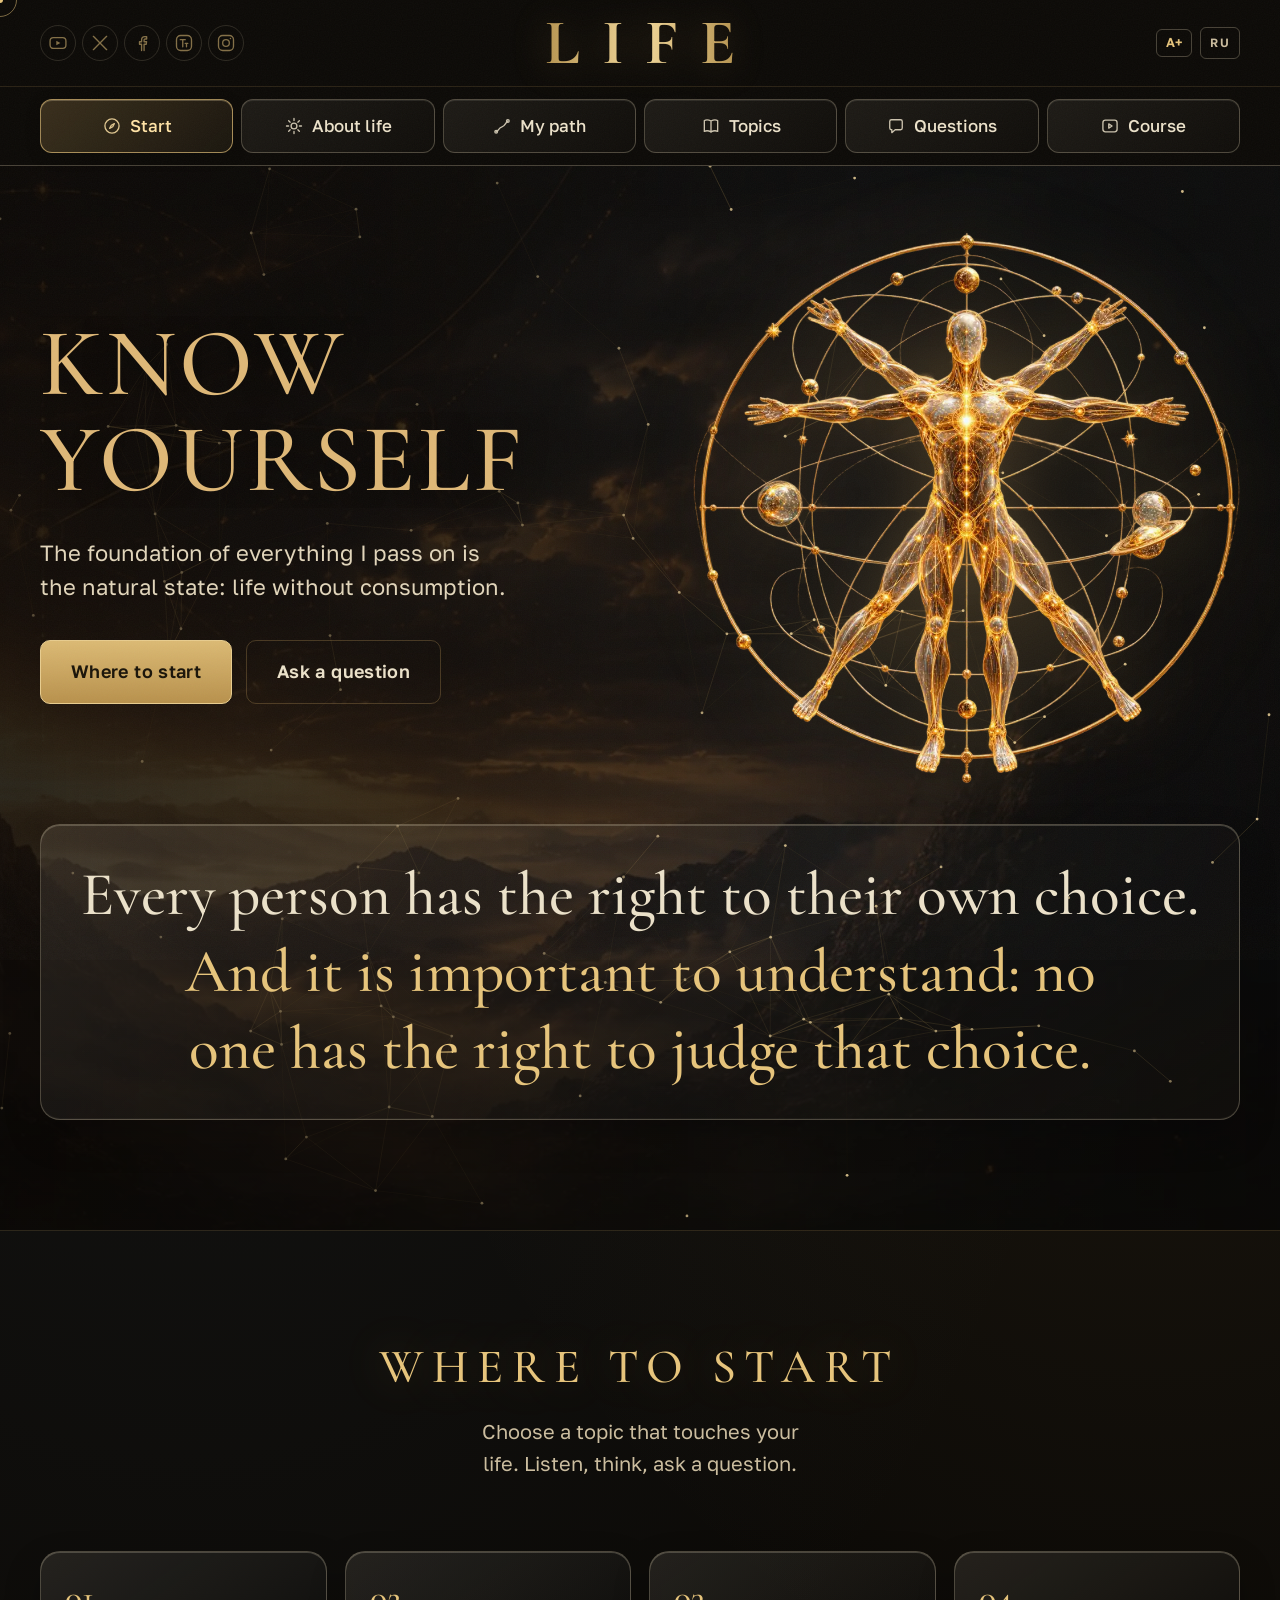
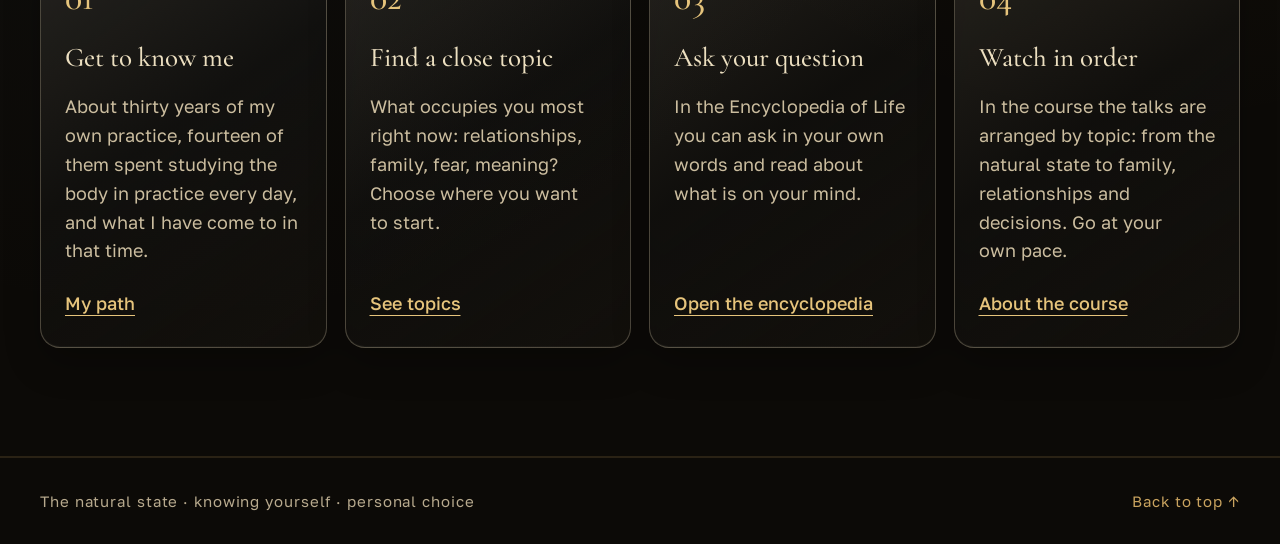
==== commit d100b437: "Studio voice from the interview for all narrations; normal cursor inside the film window Co-Authored" ====
--- a/en/index.html
+++ b/en/index.html
@@ -1,2 +1,2 @@
-<!DOCTYPE html><html lang="ru"><head><meta charSet="utf-8"/><meta name="viewport" content="width=device-width, initial-scale=1"/><link rel="preload" as="image" imageSrcSet="/media/20260905/vitruvian-lite-420.webp 420w, /media/20260905/vitruvian-lite-960.webp 960w" imageSizes="(max-width: 780px) 80vw, 560px" fetchPriority="high"/><link rel="stylesheet" href="/_next/static/css/index.DQ7kg_6X.css" data-rsc-css-href="/_next/static/css/index.DQ7kg_6X.css" data-precedence="vite-rsc/importer-resources"/><link rel="modulepreload" fetchPriority="low" href="/_next/static/chunks/index-DRnMvUqb.js"/><script src="/_next/static/chunks/rolldown-runtime-C60lm6uB.js" type="module" async=""></script><script src="/_next/static/chunks/framework-D_rUT4EX.js" type="module" async=""></script><script src="/_next/static/chunks/app-elements-H_Dr48wG.js" type="module" async=""></script><script src="/_next/static/chunks/hash-Cp347hhd.js" type="module" async=""></script><script src="/_next/static/chunks/record-uXSNv6cl.js" type="module" async=""></script><script src="/_next/static/chunks/app-rsc-cache-busting-CXe6e4Ry.js" type="module" async=""></script><script src="/_next/static/chunks/app-rsc-render-mode-CvTCGruk.js" type="module" async=""></script><script src="/_next/static/chunks/headers-C_MtfdF4.js" type="module" async=""></script><script src="/_next/static/chunks/protocol-headers-B9-bVeat.js" type="module" async=""></script><script src="/_next/static/chunks/deployment-id-DFhHa9wO.js" type="module" async=""></script><script src="/_next/static/chunks/navigation-errors-D5LMQqDL.js" type="module" async=""></script><link rel="modulepreload" href="/_next/static/chunks/layout-segment-context-B6j6znas.js" crossorigin=""/><link rel="modulepreload" href="/_next/static/chunks/site-Bol51bwq.js" crossorigin=""/><title>Know Yourself · The natural state</title><meta name="description" content="Vyacheslav Timoshenko: thirty years of practising the natural state. The body, habits, family and your own choice. The Encyclopedia of Life and the course."/><meta name="robots" content="index, follow"/><meta property="og:title" content="Know Yourself · The natural state"/><meta property="og:description" content="Vyacheslav Timoshenko: thirty years of practising the natural state. The body, habits, family and your own choice. The Encyclopedia of Life and the course."/><meta property="og:url" content="https://vyhod-iz-matricy.pages.dev/en/"/><meta property="og:site_name" content="Know Yourself"/><meta property="og:type" content="website"/><meta property="og:locale" content="en_US"/><meta property="og:image" content="https://vyhod-iz-matricy.pages.dev/og-1200x630.jpg"/><meta property="og:image:width" content="1200"/><meta property="og:image:height" content="630"/><meta property="og:image:alt" content="Know Yourself"/><meta name="twitter:card" content="summary_large_image"/><meta name="twitter:title" content="Know Yourself · The natural state"/><meta name="twitter:description" content="Vyacheslav Timoshenko: thirty years of practising the natural state. The body, habits, family and your own choice. The Encyclopedia of Life and the course."/><meta name="twitter:image" content="https://vyhod-iz-matricy.pages.dev/og-1200x630.jpg"/><link rel="icon" href="/favicon.svg" type="image/svg+xml"/><link rel="apple-touch-icon" href="/apple-touch-icon.png" type="image/png" sizes="180x180"/><link rel="manifest" href="/manifest.webmanifest"/><link rel="canonical" href="https://vyhod-iz-matricy.pages.dev/en/"/><link rel="alternate" hrefLang="ru" href="https://vyhod-iz-matricy.pages.dev"/><link rel="alternate" hrefLang="en" href="https://vyhod-iz-matricy.pages.dev/en/"/><meta name="theme-color" content="#0c0a07"/><script>Object.assign(((self[Symbol.for("vinext.navigationRuntime")]??={bootstrap:{routeManifest:null},functions:{}}).bootstrap.rsc??={rsc:[]}),{params:{},nav:{"pathname":"/en","searchParams":[]}})</script><link rel="modulepreload" href="/_next/static/chunks/index-DRnMvUqb.js" />
-</head><body><main lang="en"><div class="progress" aria-hidden="true"></div><div class="spotlight" aria-hidden="true"></div><div class="cursor-dot" aria-hidden="true"></div><div class="cursor-ring" aria-hidden="true"></div><script type="application/ld+json">{"@context":"https://schema.org","@type":"WebSite","name":"Vyacheslav Timoshenko","url":"https://vyhod-iz-matricy.pages.dev/en/","inLanguage":"en","author":{"@type":"Person","name":"Vyacheslav Timoshenko"},"description":"Vyacheslav Timoshenko: thirty years of practising the natural state. The body, habits, family and your own choice."}</script><nav class="nav-glass" aria-label="Navigation"><div class="nav shell"><ul class="social" aria-label="Follow us"><li><span class="social-soon" aria-label="YouTube, coming soon" title="YouTube · coming soon"><svg viewBox="0 0 24 24" width="20" height="20" fill="none" stroke="currentColor" stroke-width="1.6" stroke-linecap="round" stroke-linejoin="round" aria-hidden="true"><rect x="2.5" y="5.5" width="19" height="13" rx="4"></rect><path d="M10 9.2v5.6l4.8-2.8z" fill="currentColor" stroke="none"></path></svg></span></li><li><span class="social-soon" aria-label="X, coming soon" title="X · coming soon"><svg viewBox="0 0 24 24" width="20" height="20" fill="none" stroke="currentColor" stroke-width="1.6" stroke-linecap="round" stroke-linejoin="round" aria-hidden="true"><path d="M4 4l16 16M20 4 4 20"></path></svg></span></li><li><span class="social-soon" aria-label="Facebook, coming soon" title="Facebook · coming soon"><svg viewBox="0 0 24 24" width="20" height="20" fill="none" stroke="currentColor" stroke-width="1.6" stroke-linecap="round" stroke-linejoin="round" aria-hidden="true"><path d="M14.5 21v-7.5h2.6l.4-3h-3V8.7c0-.9.3-1.5 1.5-1.5h1.6V4.5c-.3 0-1.2-.1-2.3-.1-2.3 0-3.8 1.4-3.8 3.9v2.2H9v3h2.5V21"></path></svg></span></li><li><span class="social-soon" aria-label="Truth Social, coming soon" title="Truth Social · coming soon"><svg viewBox="0 0 24 24" width="20" height="20" fill="none" stroke="currentColor" stroke-width="1.6" stroke-linecap="round" stroke-linejoin="round" aria-hidden="true"><rect x="3" y="3" width="18" height="18" rx="5"></rect><path d="M7.5 8h6M10.5 8v8.5M13.5 12.5h3M15 12.5v4"></path></svg></span></li><li><span class="social-soon" aria-label="Instagram, coming soon" title="Instagram · coming soon"><svg viewBox="0 0 24 24" width="20" height="20" fill="none" stroke="currentColor" stroke-width="1.6" stroke-linecap="round" stroke-linejoin="round" aria-hidden="true"><rect x="3" y="3" width="18" height="18" rx="5"></rect><circle cx="12" cy="12" r="4"></circle><circle cx="17.3" cy="6.7" r=".9" fill="currentColor" stroke="none"></circle></svg></span></li></ul><a class="brand-word" href="#top">LIFE</a><div class="nav-tools"><button type="button" class="text-size" aria-pressed="false" title="Larger text" aria-label="Larger text">А+</button><a class="lang-switch" href="/" hrefLang="ru" title="Русская версия">RU</a></div></div></nav><nav class="section-tabs" aria-label="Site sections"><div class="section-tabs-inner shell"><a href="#top" class="active" aria-current="page"><svg class="tab-icon" viewBox="0 0 24 24" width="20" height="20" fill="none" stroke="currentColor" stroke-width="1.6" stroke-linecap="round" stroke-linejoin="round" aria-hidden="true"><circle cx="12" cy="12" r="8.5"></circle><path d="m14.8 9.2-1.9 3.7-3.7 1.9 1.9-3.7z"></path></svg><span>Start</span></a><a href="#vision" class=""><svg class="tab-icon" viewBox="0 0 24 24" width="20" height="20" fill="none" stroke="currentColor" stroke-width="1.6" stroke-linecap="round" stroke-linejoin="round" aria-hidden="true"><circle cx="12" cy="12" r="3.5"></circle><path d="M12 3v2.5M12 18.5V21M3 12h2.5M18.5 12H21M5.6 5.6l1.8 1.8M16.6 16.6l1.8 1.8M5.6 18.4l1.8-1.8M16.6 7.4l1.8-1.8"></path></svg><span>About life</span></a><a href="#road" class=""><svg class="tab-icon" viewBox="0 0 24 24" width="20" height="20" fill="none" stroke="currentColor" stroke-width="1.6" stroke-linecap="round" stroke-linejoin="round" aria-hidden="true"><path d="M5 19c3-1 3-5 7-6s4-5 7-7"></path><circle cx="5" cy="19" r="1.6"></circle><circle cx="19" cy="6" r="1.6"></circle></svg><span>My path</span></a><a href="#program" class=""><svg class="tab-icon" viewBox="0 0 24 24" width="20" height="20" fill="none" stroke="currentColor" stroke-width="1.6" stroke-linecap="round" stroke-linejoin="round" aria-hidden="true"><path d="M4 5.5C6 4.5 9 4.5 12 6c3-1.5 6-1.5 8-.5v13c-2-1-5-1-8 .5-3-1.5-6-1.5-8-.5zM12 6v13.5"></path></svg><span>Topics</span></a><a href="#encyclopedia" class=""><svg class="tab-icon" viewBox="0 0 24 24" width="20" height="20" fill="none" stroke="currentColor" stroke-width="1.6" stroke-linecap="round" stroke-linejoin="round" aria-hidden="true"><path d="M4.5 6.5a2 2 0 0 1 2-2h11a2 2 0 0 1 2 2v8a2 2 0 0 1-2 2H11l-4 3.5v-3.5h-.5a2 2 0 0 1-2-2z"></path></svg><span>Questions</span></a><a href="#buy" class=""><svg class="tab-icon" viewBox="0 0 24 24" width="20" height="20" fill="none" stroke="currentColor" stroke-width="1.6" stroke-linecap="round" stroke-linejoin="round" aria-hidden="true"><rect x="3.5" y="5" width="17" height="14" rx="3"></rect><path d="m10.5 9.5 4 2.5-4 2.5z"></path></svg><span>Course</span></a></div></nav><header class="hero" id="top" data-tab="start"><div class="hero-art" data-para="0.14" aria-hidden="true"></div><div class="hero-veil" aria-hidden="true"></div><canvas class="threads" aria-hidden="true"></canvas><div class="shell hero-grid"><div class="hero-copy-side reveal"><h1><span class="line"><span>Know</span></span><span class="line"><span>yourself</span></span></h1><p class="hero-lead">The foundation of everything I pass on is the natural state: life without consumption.</p><div class="hero-actions"><a class="button button-gold" href="#start">Where to start</a><a class="button button-line" href="https://t.me/nutrition_encyclopedia_bot" target="_blank" rel="noopener">Ask a question</a></div></div><figure class="emblem reveal" aria-hidden="true"><img src="/media/20260905/vitruvian-lite-960.webp" srcSet="/media/20260905/vitruvian-lite-420.webp 420w, /media/20260905/vitruvian-lite-960.webp 960w" sizes="(max-width: 780px) 80vw, 560px" alt="" width="960" height="978" fetchPriority="high" decoding="async"/></figure><aside class="hero-quote glass reveal"><p>Every person has the right to their own choice.<!-- --> <span class="quote-emphasis">And it is important to understand: no one has the right to judge that choice.</span></p></aside></div></header><section class="section" id="vision" aria-label="About a person and life" data-tab="life" hidden=""><div class="shell"><header class="section-head center reveal"><h2>Person. Experience. Life.</h2><p>Who are we? What does it mean to live in this body? These questions have occupied me for many years. Here I share my understanding.</p></header><aside class="pillar glass reveal reader-note" aria-label="If you are reading this"><h3>If you are reading this</h3><p>If you are here, something in your usual life already feels wrong. After a heavy meal you feel weighed down, you lack energy, the day does not start without coffee. These are the first signals. I do not persuade or rush anyone. Here is what I have come to myself, and how to live is up to you.</p></aside><div class="pillar-grid"><article class="pillar glass reveal"><h3>The natural state</h3><p>The foundation of everything I talk about. That is what I call life without food and <strong class="said">water</strong>. My understanding of the body, a person and spiritual growth grows out of it.</p></article><article class="pillar glass reveal"><h3>A person and the body</h3><p>I understand a person as a soul, as life itself. The body is the form in which we live here. It matters to me to learn what it can do and to treat it with care.</p></article><article class="pillar glass reveal"><h3>Thirty years of searching</h3><p>I have given about thirty years to this. For fourteen of them I studied my own body every day. Here I talk about what I have been through myself.</p></article><article class="pillar glass reveal"><h3>Step by step</h3><p>I want to pass on my experience in order, so that separate talks add up to understanding and you have time to think and ask questions.</p></article></div><p class="section-caption reveal"><a href="#author-position">How I understand life</a> · <a href="#road">My path</a></p></div></section><section class="section" id="start" aria-label="Where to start" data-tab="start"><div class="shell"><header class="section-head center reveal"><h2>Where to start</h2><p>Choose a topic that touches your life. Listen, think, ask a question.</p></header><ol class="start-grid"><li class="start-card glass reveal"><span class="step-number" aria-hidden="true">0<!-- -->1</span><h3>Get to know me</h3><p>About thirty years of my own practice, fourteen of them spent studying the body in practice every day, and what I have come to in that time.</p><a href="#road">My path</a></li><li class="start-card glass reveal"><span class="step-number" aria-hidden="true">0<!-- -->2</span><h3>Find a close topic</h3><p>What occupies you most right now: relationships, family, fear, meaning? Choose where you want to start.</p><a href="#program">See topics</a></li><li class="start-card glass reveal"><span class="step-number" aria-hidden="true">0<!-- -->3</span><h3>Ask your question</h3><p>In the Encyclopedia of Life you can ask in your own words and read about what is on your mind.</p><a href="https://t.me/nutrition_encyclopedia_bot" target="_blank" rel="noopener">Open the encyclopedia</a></li><li class="start-card glass reveal"><span class="step-number" aria-hidden="true">0<!-- -->4</span><h3>Watch in order</h3><p>In the course the talks are arranged by topic: from the natural state to family, relationships and decisions. Go at your own pace.</p><a href="#buy">About the course</a></li></ol></div></section><section class="section" id="encyclopedia" aria-label="Encyclopedia of Life" data-tab="questions" hidden=""><div class="shell"><div class="encyclopedia-card glass reveal"><div><p class="hero-kicker">Questions in Telegram</p><h2>Encyclopedia of Life</h2><p>About a person, the body, habits and choice. Read by topic or write what is on your mind. The bot answers in English and helps you find the answer in talks and texts.</p><p class="encyclopedia-facts">Topics are always free to read. Your first 10 questions in your own words are free.</p></div><a class="button button-gold" href="https://t.me/nutrition_encyclopedia_bot" target="_blank" rel="noopener">Ask in Telegram</a></div></div></section><section class="section" id="author-position" aria-label="How I understand life" data-tab="life" hidden=""><div class="shell"><header class="section-head center reveal"><h2>How I understand life</h2><p>I talk about what I have come to through years of my own search. Your choice stays with you.</p></header><div class="position-list reveal"><details class="position-item glass"><summary>A person and the body</summary><p>For me a person is a soul, life itself. The body is the form through which we live our experience. That is why knowing yourself is linked both to your inner life and to how you treat your body.</p></details><details class="position-item glass"><summary>The natural state</summary><p>I know and I say it plainly: a person does not need food. You can live on food, but you pay for it. The natural state is life without food and without <strong class="said">water</strong>. I connect it with spiritual growth.</p></details><details class="position-item glass"><summary>How long a person can live</summary><p>I know a person can do far more than <strong class="said">we usually think</strong>. Living with consumption, a person can reach a hundred and fifty or two hundred years. Without consumption you can live three hundred, five hundred, a thousand years and leave on your own, when you decide.</p></details><details class="position-item glass"><summary>The capacity of the brain</summary><p>Talking about what a person is capable of, I compared 1–2% with 5–7% and spoke about the full opening of the brain. This is how I show how much in us is still unopened.</p></details><details class="position-item glass"><summary>Spiritual growth</summary><p>I connect a person&#x27;s growth with the soul and the Creator. For me it covers the whole of life: thoughts, actions, habits and how you treat people.</p></details><details class="position-item glass"><summary>The body as a conductor of light</summary><p>When a person lives in the natural state, the body becomes a conductor of light and energy. The light of the Creator passes through it. Such a body easily draws energy, and with it everything needed in material life.</p></details></div></div></section><section class="section road-section" id="road" data-spotlight="1" aria-label="My path" data-tab="path" hidden=""><div class="shell"><header class="section-head reveal"><h2>My path</h2><p>Thirty years of my own practice, fourteen of them studying the body in practice every day. Here I tell you what I have come to and what I want to pass on.</p></header><figure class="portrait reveal"><img class="reveal-img" src="/media/20261009/portrait-810.webp" srcSet="/media/20261009/portrait-480.webp 480w, /media/20261009/portrait-810.webp 810w" sizes="(max-width: 780px) min(70vw, 340px), 360px" alt="Vyacheslav Timoshenko" width="810" height="1080" loading="lazy" decoding="async"/><figcaption><span>Vyacheslav Timoshenko</span>author of the project</figcaption></figure><ol class="timeline"><li class="timeline-point"><strong>30 years</strong><span>of my own practice</span></li><li class="timeline-point"><strong>14 years</strong><span>of studying the body every day</span></li><li class="timeline-point"><strong>Now</strong><span>gathering my experience piece by piece and passing it on</span></li></ol><div class="path-chapters"><article class="path-chapter glass reveal"><h3>Testing it on myself</h3><p>I have given thirty years to my own practice. For fourteen of them I studied my body every day. At first it was my personal growth, and then it all turned into a personal study for humanity. It interested me so much that I began to study myself, so that later I could pass it on to people.</p></article><article class="path-chapter glass reveal"><h3>A person and the body</h3><p>For me a person is more than a body. I understand a person as a soul, as life, and the body as the form in which we are here. My interest in knowing yourself and in the body&#x27;s capacities grew from this.</p></article><article class="path-chapter glass reveal"><h3>The natural state</h3><p>That is what I call life without consuming food and water. I know and I say it plainly: a person does not need food. You can live on food, but you pay for it. For me this is linked to the body, habits and spiritual growth.</p></article><article class="path-chapter glass reveal"><h3>Passing on what I lived</h3><p>At first this was not the goal. It was simply studying myself: to improve my shape, so that I had the energy to raise my daughter. Then it turned into serious work. Over the years many recordings have built up: talks, voice messages, texts and videos. Now I am gathering my experience piece by piece, by topic and in order, so you can start with a clear question, listen, think and gradually go deeper.</p></article></div><aside class="path-choice glass reveal" id="stop" aria-label="The right to your own choice"><h3>Your choice stays with you</h3><p>I do not put myself above anyone. There is no person who is higher or lower than another. We all have the same capacities and resources, laid down before we were born. Everyone has their own path and the right to choose how to live. I share what I have been through myself.</p><div class="path-links"><a href="https://t.me/nutrition_encyclopedia_bot" target="_blank" rel="noopener">Ask a question</a></div></aside></div></section><section class="section" id="pillars" aria-label="Four supports" data-tab="life" hidden=""><div class="shell"><header class="section-head center reveal"><h2>Four supports</h2><p>What I come back to in my decisions and actions.</p></header><div class="pillar-grid"><article class="pillar glass reveal"><h3>Notice yourself</h3><p>What do you choose yourself, and what do you do out of habit? Start with simple observations of your day.</p></article><article class="pillar glass reveal"><h3>Own your choice</h3><p>Every decision has consequences. It matters to me to understand where my actions lead.</p></article><article class="pillar glass reveal"><h3>Understand through experience</h3><p>I watched, tried, made mistakes and searched again. This is how my understanding of life gradually took shape.</p></article><article class="pillar glass reveal"><h3>Respect others</h3><p>You must not put yourself above another person. Everyone has their own path and the right to choose.</p></article></div></div></section><section class="section" id="clips" aria-label="Short films" data-tab="topics" hidden=""><div class="shell"><header class="section-head center reveal"><h2>Short films</h2><p>Short films with my words, in Russian. Tap to watch with sound.</p></header><ul class="clip-rail" aria-label="Short films"><li><button type="button" class="clip-card glass"><video class="clip-preview" src="/media/clips/clip-01-preview.mp4" poster="/media/clips/clip-01.webp" muted="" loop="" playsInline="" preload="none" aria-hidden="true"></video><span class="clip-title"><svg viewBox="0 0 24 24" width="16" height="16" aria-hidden="true"><path d="M8 5.5v13l10.5-6.5z" fill="currentColor"></path></svg>The strength of kindness</span></button></li><li><button type="button" class="clip-card glass"><video class="clip-preview" src="/media/clips/clip-02-preview.mp4" poster="/media/clips/clip-02.webp" muted="" loop="" playsInline="" preload="none" aria-hidden="true"></video><span class="clip-title"><svg viewBox="0 0 24 24" width="16" height="16" aria-hidden="true"><path d="M8 5.5v13l10.5-6.5z" fill="currentColor"></path></svg>Start your day</span></button></li><li><button type="button" class="clip-card glass"><video class="clip-preview" src="/media/clips/clip-03-preview.mp4" poster="/media/clips/clip-03.webp" muted="" loop="" playsInline="" preload="none" aria-hidden="true"></video><span class="clip-title"><svg viewBox="0 0 24 24" width="16" height="16" aria-hidden="true"><path d="M8 5.5v13l10.5-6.5z" fill="currentColor"></path></svg>Children see everything</span></button></li><li><button type="button" class="clip-card glass"><video class="clip-preview" src="/media/clips/clip-04-preview.mp4" poster="/media/clips/clip-04.webp" muted="" loop="" playsInline="" preload="none" aria-hidden="true"></video><span class="clip-title"><svg viewBox="0 0 24 24" width="16" height="16" aria-hidden="true"><path d="M8 5.5v13l10.5-6.5z" fill="currentColor"></path></svg>Overcome yourself</span></button></li><li><button type="button" class="clip-card glass"><video class="clip-preview" src="/media/clips/clip-05-preview.mp4" poster="/media/clips/clip-05.webp" muted="" loop="" playsInline="" preload="none" aria-hidden="true"></video><span class="clip-title"><svg viewBox="0 0 24 24" width="16" height="16" aria-hidden="true"><path d="M8 5.5v13l10.5-6.5z" fill="currentColor"></path></svg>The power of love</span></button></li><li><button type="button" class="clip-card glass"><video class="clip-preview" src="/media/clips/clip-06-preview.mp4" poster="/media/clips/clip-06.webp" muted="" loop="" playsInline="" preload="none" aria-hidden="true"></video><span class="clip-title"><svg viewBox="0 0 24 24" width="16" height="16" aria-hidden="true"><path d="M8 5.5v13l10.5-6.5z" fill="currentColor"></path></svg>The present</span></button></li><li><button type="button" class="clip-card glass"><video class="clip-preview" src="/media/clips/clip-07-preview.mp4" poster="/media/clips/clip-07.webp" muted="" loop="" playsInline="" preload="none" aria-hidden="true"></video><span class="clip-title"><svg viewBox="0 0 24 24" width="16" height="16" aria-hidden="true"><path d="M8 5.5v13l10.5-6.5z" fill="currentColor"></path></svg>Energy</span></button></li><li><button type="button" class="clip-card glass"><video class="clip-preview" src="/media/clips/clip-08-preview.mp4" poster="/media/clips/clip-08.webp" muted="" loop="" playsInline="" preload="none" aria-hidden="true"></video><span class="clip-title"><svg viewBox="0 0 24 24" width="16" height="16" aria-hidden="true"><path d="M8 5.5v13l10.5-6.5z" fill="currentColor"></path></svg>Native land</span></button></li><li><button type="button" class="clip-card glass"><video class="clip-preview" src="/media/clips/clip-09-preview.mp4" poster="/media/clips/clip-09.webp" muted="" loop="" playsInline="" preload="none" aria-hidden="true"></video><span class="clip-title"><svg viewBox="0 0 24 24" width="16" height="16" aria-hidden="true"><path d="M8 5.5v13l10.5-6.5z" fill="currentColor"></path></svg>Do not give up</span></button></li><li><button type="button" class="clip-card glass"><video class="clip-preview" src="/media/clips/clip-10-preview.mp4" poster="/media/clips/clip-10.webp" muted="" loop="" playsInline="" preload="none" aria-hidden="true"></video><span class="clip-title"><svg viewBox="0 0 24 24" width="16" height="16" aria-hidden="true"><path d="M8 5.5v13l10.5-6.5z" fill="currentColor"></path></svg>Obliged to become human</span></button></li></ul><dialog id="clip-dialog" class="clip-dialog"></dialog></div></section><section class="section" id="program" aria-label="Programme" data-tab="topics" hidden=""><div class="shell"><header class="section-head center reveal"><h2>What we talk about</h2><p>About what touches you every day. Choose what suits you now: watching, listening or reading.</p></header><div class="program-grid"><article class="program-card glass reveal" data-tilt="1"><img class="reveal-img" src="/media/20260915/prog-video-640.webp" alt="Talks" width="640" height="640" loading="lazy" decoding="async"/><div class="program-body"><h3>Talks</h3><p>About what moves us in everyday life: family, relationships, fear, money and meaning. Watch or listen. The talks are in Russian for now.</p></div></article><article class="program-card glass reveal" data-tilt="1"><img class="reveal-img" src="/media/20260915/prog-practice-640.webp" alt="Watching yourself" width="640" height="640" loading="lazy" decoding="async"/><div class="program-body"><h3>Watching yourself</h3><p>How do you make decisions? What repeats day after day? Notice it and come back to your questions.</p></div></article><article class="program-card glass reveal" data-tilt="1"><img class="reveal-img" src="/media/20260915/prog-live-640.webp" alt="Questions" width="640" height="640" loading="lazy" decoding="async"/><div class="program-body"><h3>Questions</h3><p>Something still unclear? Write about it to the Encyclopedia of Life. One question is enough to start.</p></div></article><article class="program-card glass reveal" data-tilt="1"><img class="reveal-img" src="/media/20260915/prog-community-640.webp" alt="Your own pace" width="640" height="640" loading="lazy" decoding="async"/><div class="program-body"><h3>Your own pace</h3><p>Read and listen without hurrying. You can come back to a talk that matters to you later.</p></div></article></div></div></section><section class="section" id="thoughts" aria-label="On the path and the body" data-tab="topics" hidden=""><div class="shell"><header class="section-head center reveal"><h2>On the path and the body</h2><p>Briefly about what I have learned on myself. Open what resonates.</p></header><div class="position-list reveal"><details class="position-item glass"><summary>Food as a dependency</summary><p>I do not divide food into right and wrong. For me any food keeps a person dependent, only with different strength. Heavy food holds you the hardest, especially killed animals. It pins a person to the ground at once. That includes everything people call animal products: they even came up with a formula for it and hung a label on it. In fact it is dead flesh. We become what we eat. If we eat what is dead, we become dead ourselves. An animal gives milk only to its own young, just as a mother gives milk to her child. Next comes what is killed, boiled, fried, baked: grains, porridge, cooked vegetables. That is dead food too. Fruit holds you less, juice even less. After that comes the way out into the natural state. A person can eat, enjoy it and relieve stress with it. That is their right, and they must not be judged for it. But they pay for it.</p></details><details class="position-item glass"><summary>Why people say it does not suit them</summary><p>When a person does not like something, the mind easily finds arguments against it. This is how the mind protects itself. More often these words hide an unwillingness to go through transformation: changes tied to the rebuilding of the body, working on yourself physically and psychologically, changes in appearance. Cold, weakness, breaking habits. It is hard, I know it from myself.</p></details><details class="position-item glass"><summary>Everyone at their own level</summary><p>Some take short breaks from food, some have become vegetarian, some raw food eaters, some fruitarians. I once went through all these paths myself: vegetarianism, veganism, raw food, fruit only, juice only. I went up and down all these food chains many times. I do not judge anyone. Everyone stands on their own step and will move further in their own time, when they are ready.</p></details><details class="position-item glass"><summary>Practice matters more than theory</summary><p>Practitioners change the world. Those who went through everything themselves rather than studied it from the side. I spent thirty years of my life on this, and for fourteen of them I studied my body every day. I came to the very edge of life and death. That is why I only speak about what I have tested myself.</p></details><details class="position-item glass"><summary>Why the beginning is hard</summary><p>When you step onto the path of knowing yourself and enter the natural state, the people around you are used to seeing you differently. But changes start to happen in your face, in your body, in everything, and it frightens you too. Especially if you are an athlete: at the start of the natural state you will lose to any athlete. Physical results drop because the body is rebuilding. There can be weakness, sluggishness, a heavy head. Many tell themselves: better eat, sleep, and everything will be fine. That is a choice too. Those who have knowledge or support keep going. Today three kilometres, tomorrow four, then five. Slowly, but easier every day.</p></details><details class="position-item glass"><summary>Why nothing happens fast</summary><p>The human body is part of nature, and nature is alive, nothing in it happens fast. A sapling does not become a big tree overnight. Hair and nails do not grow fast either: everything takes time. It is the same with the body in the natural state. In the first, second and third year changes keep coming. Many leave the path right here: they lack the patience to wait it out.</p></details><details class="position-item glass"><summary>How the body renews itself</summary><p>When a person stops consuming, the body no longer spends its strength on taking food in and getting it out. All systems renew, cells are gradually replaced, and a new form of life builds up in the same body. The internal organs switch on fully. A person grows younger. People my age grow old, while I grow younger with the years.</p></details><details class="position-item glass"><summary>Possibilities without limit</summary><p>Everything around us is built like a fractal. If you can walk a kilometre, you can walk ten. If you can walk ten, you can walk a hundred. If you can walk a hundred, you can walk a thousand. It is the same with running: if you can run ten kilometres, you can run twenty, fifty, a hundred, a thousand. A lot depends on training, but just as much on the state you do it in, with consumption or without it.</p></details><details class="position-item glass"><summary>What the body does at night</summary><p>By evening the body, loaded with food all day, switches off. It needs sleep, because at night it sorts out everything a person has thrown into it. That is why late in the evening there is almost nobody outside. At that time I go for a calm run.</p></details><details class="position-item glass"><summary>How food leaves the body</summary><p>Fruit passes easily. Meat, fried potatoes, pasta, chocolate and all this rubbish take months to leave. So for those who still stay in consumption and do not go further, out of fear or by their own choice, I recommend eating only fruit, moving more and eating no more than once or twice a day.</p></details><details class="position-item glass"><summary>Why teeth decay</summary><p>I tested on myself what makes teeth decay. Teeth decay most of all from any food cooked on fire. Dairy, cheese, eggs, fish and meat belong here too.</p></details><details class="position-item glass"><summary>Tomatoes</summary><p>If you still eat fruit and vegetables, take a closer look at tomatoes. They have less sugar than fruit, and they carry the red colour that matters for the body. Eat them as they are, without salt and pepper.</p></details></div><p class="section-caption reveal">Want to ask in your own words?<!-- --> <a href="https://t.me/nutrition_encyclopedia_bot" target="_blank" rel="noopener">Encyclopedia of Life</a></p></div></section><section class="section" id="directions" aria-label="Directions" data-tab="topics" hidden=""><div class="shell"><header class="section-head center reveal"><h2>Directions</h2><p>You can begin with talks about everyday life. Come back to the deeper questions when you feel drawn to them.</p></header><div class="direction-grid"><article class="direction glass reveal direction-current"><p class="direction-status">First direction · for those starting out</p><h3>The natural state</h3><p>The natural state and everything that grows from it: the body, the path of life, family, relationships and decisions. A good place to begin.</p><a class="direction-link" href="#buy">About the course<!-- --> <span aria-hidden="true">→</span></a></article><article class="direction glass reveal"><p class="direction-status">Second direction · going deeper</p><h3>Conscious transformation</h3><p>About habits, discipline and responsibility for your own decisions. About noticing yourself and changing what you no longer want to live with.</p></article><article class="direction glass reveal"><p class="direction-status">In preparation</p><h3>Full opening</h3><p>My knowledge of human capacity, the body and spiritual growth. There is no limit to human capacity: not physically, not psychologically, not in creativity. Everything depends on your intention, your readiness to work on yourself and where you direct your attention.</p></article></div></div></section><section class="section" id="buy" aria-label="Course" data-tab="course" hidden=""><div class="shell"><header class="section-head center reveal"><h2>Course</h2></header><div class="buy-card glass reveal"><p class="buy-lead">It starts with the natural state of the body, then meaning, family, relationships, fear and money. Short lessons to watch on a phone or computer, without hurrying. The lessons are in Russian for now.</p><ol class="buy-modules"><li>The natural state<small>life without consumption, the body, cleansing, cold</small></li><li>Body and movement<small>running barefoot, cold, challenges</small></li><li>Meeting yourself<small>my story and the first questions about yourself</small></li><li>Meaning and gratitude<small>the strength of the heart, kindness, what it means to be happy</small></li><li>Family and legacy<small>children and grandchildren, a father&#x27;s school, what we leave behind</small></li><li>Relationships<small>man and woman, love and expectations, betrayal</small></li><li>Fear and decisions<small>how to let go of fear and decide</small></li><li>Money and abundance<small>how to relate to money and wealth</small></li></ol><p class="buy-facts">78 lessons: 74 videos and 4 texts · about 6 hours · in Russian</p><a class="button button-gold button-buy" href="https://t.me/The_Path_of_the_Heart_bot" target="_blank" rel="noopener">Buy the course</a><p class="buy-hint">The course bot opens in Telegram.</p><p class="buy-note">You can stop at a thought that matters to you, come back to a lesson and watch it again.</p></div></div></section><section class="section" id="system" aria-label="How the system works" data-tab="course" hidden=""><div class="shell"><header class="section-head center reveal"><h2>How the system works</h2><p>I am a practitioner, but practice alone is not enough. We need a system where everything is laid out in order: where to start, what to do next, what will happen. We are building it from my talks, recordings and experience, step by step.</p></header><ol class="start-grid"><li class="start-card glass reveal"><span class="step-number" aria-hidden="true">0<!-- -->1</span><h3>Getting to know it</h3><p>You read, watch and ask questions in the Encyclopedia of Life. You test yourself without hurrying.</p></li><li class="start-card glass reveal"><span class="step-number" aria-hidden="true">0<!-- -->2</span><h3>The course</h3><p>Talks in order, by topic. You can come back to what touched you.</p></li><li class="start-card glass reveal"><span class="step-number" aria-hidden="true">0<!-- -->3</span><h3>The space</h3><p>A place you can come to for practice and touch the natural state yourself. The time, place and terms will be announced separately.</p></li></ol></div></section><section class="section final" id="project" data-spotlight="1" aria-label="Final" data-tab="course" hidden=""><img class="final-art" data-para="0.12" data-para-self="1" src="/media/20260915/final-trail-1536.webp" alt="" aria-hidden="true" width="1536" height="1024" loading="lazy" decoding="async"/><div class="final-veil" aria-hidden="true"></div><canvas class="threads" aria-hidden="true"></canvas><div class="shell"><h2 class="reveal"><span class="line"><span>Your main path</span></span><span class="line"><span>begins within.</span></span></h2><a class="button button-line reveal" href="https://t.me/nutrition_encyclopedia_bot" target="_blank" rel="noopener">Ask a question</a></div></section><footer class="footer"><div class="shell footer-row"><span>The natural state · knowing yourself · personal choice</span><a href="#top">Back to top ↑</a></div></footer></main><script type="module" src="/_next/static/chunks/index-DRnMvUqb.js" id="_R_" async=""></script><script>((self[Symbol.for("vinext.navigationRuntime")]??={bootstrap:{routeManifest:null},functions:{}}).bootstrap.rsc??={rsc:[]}).rsc.push("0:{\"page:/en\":\"$L1\",\"layout:/\":\"$L2\",\"route:/en\":\"$L3\",\"__route\":\"route:/en\",\"__interceptionContext\":null,\"__layoutIds\":[\"layout:/\"],\"__rootLayout\":\"/\",\"__bfcacheSegmentIdentities\":{\"layout:/\":\"[\\\"layout\\\",\\\"layout:/\\\",\\\"root-boundary:/\\\",\\\"\\\"]\",\"page:/en\":\"[\\\"page\\\",\\\"page:/en\\\",\\\"root-boundary:/\\\",\\\"[\\\\\\\"en\\\\\\\"]\\\"]\"},\"__srcPage\":[\"en\",\"page\"],\"__layoutFlags\":{\"layout:/\":\"s\"},\"__artifactCompatibility\":{\"schemaVersion\":1,\"graphVersion\":\"app-route-graph:45c790183ba88330\",\"deploymentVersion\":\"4bdd0c47-628a-4746-b0fd-aaaa7001cd95\",\"appElementsSchemaVersion\":1,\"rscPayloadSchemaVersion\":1,\"rootBoundaryId\":\"/\",\"renderEpoch\":null},\"__dynamicStaleTime\":0}\n")</script><script>((self[Symbol.for("vinext.navigationRuntime")]??={bootstrap:{routeManifest:null},functions:{}}).bootstrap.rsc??={rsc:[]}).rsc.push("4:I[\"88664c582e82\",[],\"Children\",1]\n")</script><script>((self[Symbol.for("vinext.navigationRuntime")]??={bootstrap:{routeManifest:null},functions:{}}).bootstrap.rsc??={rsc:[]}).rsc.push("5:I[\"89e04654e283\",[],\"GlobalErrorBoundary\",1]\n")</script><script>((self[Symbol.for("vinext.navigationRuntime")]??={bootstrap:{routeManifest:null},functions:{}}).bootstrap.rsc??={rsc:[]}).rsc.push("6:I[\"516dba86d6f6\",[],\"default\",1]\n")</script><script>((self[Symbol.for("vinext.navigationRuntime")]??={bootstrap:{routeManifest:null},functions:{}}).bootstrap.rsc??={rsc:[]}).rsc.push("7:I[\"89e04654e283\",[],\"ErrorBoundary\",1]\n")</script><script>((self[Symbol.for("vinext.navigationRuntime")]??={bootstrap:{routeManifest:null},functions:{}}).bootstrap.rsc??={rsc:[]}).rsc.push("8:I[\"4c81dbf4bedb\",[],\"LayoutSegmentProvider\",1]\n")</script><script>((self[Symbol.for("vinext.navigationRuntime")]??={bootstrap:{routeManifest:null},functions:{}}).bootstrap.rsc??={rsc:[]}).rsc.push("9:I[\"88664c582e82\",[],\"Slot\",1]\n")</script><script>((self[Symbol.for("vinext.navigationRuntime")]??={bootstrap:{routeManifest:null},functions:{}}).bootstrap.rsc??={rsc:[]}).rsc.push("a:I[\"89e04654e283\",[],\"NotFoundBoundary\",1]\n")</script><script>((self[Symbol.for("vinext.navigationRuntime")]??={bootstrap:{routeManifest:null},functions:{}}).bootstrap.rsc??={rsc:[]}).rsc.push("b:I[\"c2747888630f\",[],\"default\",1]\n")</script><script>((self[Symbol.for("vinext.navigationRuntime")]??={bootstrap:{routeManifest:null},functions:{}}).bootstrap.rsc??={rsc:[]}).rsc.push(":HL[\"/_next/static/css/index.DQ7kg_6X.css\",\"style\"     ]\n")</script><script>((self[Symbol.for("vinext.navigationRuntime")]??={bootstrap:{routeManifest:null},functions:{}}).bootstrap.rsc??={rsc:[]}).rsc.push("2:[[[\"$\",\"link\",\"css:/_next/static/css/index.DQ7kg_6X.css\",{\"rel\":\"stylesheet\",\"precedence\":\"vite-rsc/importer-resources\",\"href\":\"/_next/static/css/index.DQ7kg_6X.css\",\"data-rsc-css-href\":\"/_next/static/css/index.DQ7kg_6X.css\"}],\"$undefined\"],[\"$\",\"html\",null,{\"lang\":\"ru\",\"children\":[\"$\",\"body\",null,{\"children\":[\"$\",\"$L4\",null,{}]}]}]]\n")</script><script>((self[Symbol.for("vinext.navigationRuntime")]??={bootstrap:{routeManifest:null},functions:{}}).bootstrap.rsc??={rsc:[]}).rsc.push("3:[[[\"$\",\"meta\",null,{\"charSet\":\"utf-8\"}],[[\"$\",\"title\",\"0\",{\"children\":\"Know Yourself · The natural state\"}],[\"$\",\"meta\",\"1\",{\"name\":\"description\",\"content\":\"Vyacheslav Timoshenko: thirty years of practising the natural state. The body, habits, family and your own choice. The Encyclopedia of Life and the course.\"}],[\"$\",\"meta\",\"2\",{\"name\":\"robots\",\"content\":\"index, follow\"}],[\"$\",\"meta\",\"3\",{\"property\":\"og:title\",\"content\":\"Know Yourself · The natural state\"}],[\"$\",\"meta\",\"4\",{\"property\":\"og:description\",\"content\":\"Vyacheslav Timoshenko: thirty years of practising the natural state. The body, habits, family and your own choice. The Encyclopedia of Life and the course.\"}],[\"$\",\"meta\",\"5\",{\"property\":\"og:url\",\"content\":\"https://vyhod-iz-matricy.pages.dev/en/\"}],[\"$\",\"meta\",\"6\",{\"property\":\"og:site_name\",\"content\":\"Know Yourself\"}],[\"$\",\"meta\",\"7\",{\"property\":\"og:type\",\"content\":\"website\"}],[\"$\",\"meta\",\"8\",{\"property\":\"og:locale\",\"content\":\"en_US\"}],[\"$\",\"meta\",\"9\",{\"property\":\"og:image\",\"content\":\"https://vyhod-iz-matricy.pages.dev/og-1200x630.jpg\"}],[\"$\",\"meta\",\"10\",{\"property\":\"og:image:width\",\"content\":\"1200\"}],[\"$\",\"meta\",\"11\",{\"property\":\"og:image:height\",\"content\":\"630\"}],[\"$\",\"meta\",\"12\",{\"property\":\"og:image:alt\",\"content\":\"Know Yourself\"}],[\"$\",\"meta\",\"13\",{\"name\":\"twitter:card\",\"content\":\"summary_large_image\"}],[\"$\",\"meta\",\"14\",{\"name\":\"twitter:title\",\"content\":\"Know Yourself · The natural state\"}],[\"$\",\"meta\",\"15\",{\"name\":\"twitter:description\",\"content\":\"Vyacheslav Timoshenko: thirty years of practising the natural state. The body, habits, family and your own choice. The Encyclopedia of Life and the course.\"}],[\"$\",\"meta\",\"16\",{\"name\":\"twitter:image\",\"content\":\"https://vyhod-iz-matricy.pages.dev/og-1200x630.jpg\"}],[\"$\",\"link\",\"17\",{\"data-vinext-streamed-icon\":\"$undefined\",\"rel\":\"icon\",\"href\":\"/favicon.svg\",\"type\":\"image/svg+xml\",\"sizes\":\"$undefined\",\"color\":\"$undefined\",\"media\":\"$undefined\",\"fetchPriority\":\"$undefined\"}],[\"$\",\"link\",\"18\",{\"data-vinext-streamed-icon\":\"$undefined\",\"rel\":\"apple-touch-icon\",\"href\":\"/apple-touch-icon.png\",\"type\":\"image/png\",\"sizes\":\"180x180\",\"color\":\"$undefined\",\"media\":\"$undefined\",\"fetchPriority\":\"$undefined\"}],[\"$\",\"link\",\"19\",{\"rel\":\"manifest\",\"href\":\"/manifest.webmanifest\"}],[\"$\",\"link\",\"20\",{\"rel\":\"canonical\",\"href\":\"https://vyhod-iz-matricy.pages.dev/en/\"}],[\"$\",\"link\",\"21\",{\"rel\":\"alternate\",\"hrefLang\":\"ru\",\"href\":\"https://vyhod-iz-matricy.pages.dev\"}],[\"$\",\"link\",\"22\",{\"rel\":\"alternate\",\"hrefLang\":\"en\",\"href\":\"https://vyhod-iz-matricy.pages.dev/en/\"}]],[[\"$\",\"meta\",\"0\",{\"name\":\"viewport\",\"content\":\"width=device-width, initial-scale=1\"}],[\"$\",\"meta\",\"1\",{\"name\":\"theme-color\",\"content\":\"#0c0a07\"}]]],[\"$\",\"$L5\",null,{\"fallback\":\"$6\",\"children\":[\"$\",\"$L7\",null,{\"fallback\":\"$6\",\"children\":[\"$\",\"$L8\",null,{\"providerId\":\"layout:/\",\"segmentMap\":{\"children\":[\"en\"]},\"children\":[\"$\",\"$L9\",null,{\"id\":\"layout:/\",\"parallelSlots\":\"$undefined\",\"children\":[\"$\",\"$La\",null,{\"resetKey\":\"en\",\"fallback\":[\"$\",\"main\",null,{\"style\":{\"minHeight\":\"100svh\",\"display\":\"grid\",\"placeItems\":\"center\",\"background\":\"#f4efe4\",\"color\":\"#211c14\",\"textAlign\":\"center\",\"padding\":\"24px\"},\"children\":[\"$\",\"div\",null,{\"children\":[[\"$\",\"p\",null,{\"style\":{\"color\":\"#a8482a\",\"fontSize\":\"10px\",\"fontWeight\":600,\"letterSpacing\":\".16em\",\"textTransform\":\"uppercase\",\"margin\":0},\"children\":\"Страница не найдена\"}],[\"$\",\"h1\",null,{\"style\":{\"fontFamily\":\"Prata, Georgia, 'Times New Roman', serif\",\"fontWeight\":400,\"fontSize\":\"clamp(40px, 8vw, 84px)\",\"letterSpacing\":\"-.02em\",\"margin\":\"22px 0 0\",\"lineHeight\":1.05},\"children\":\"Здесь дороги нет.\"}],[\"$\",\"p\",null,{\"style\":{\"color\":\"#5f5847\",\"margin\":\"26px auto 0\",\"maxWidth\":\"380px\",\"lineHeight\":1.6},\"children\":\"Такой страницы на сайте нет. Вернитесь на дорогу и продолжите оттуда.\"}],[\"$\",\"$Lb\",null,{\"href\":\"/\",\"style\":{\"display\":\"inline-flex\",\"alignItems\":\"center\",\"gap\":\"20px\",\"marginTop\":\"34px\",\"padding\":\"15px 20px\",\"background\":\"#211c14\",\"color\":\"#f4efe4\",\"fontSize\":\"10px\",\"fontWeight\":600,\"letterSpacing\":\".14em\",\"textTransform\":\"uppercase\",\"textDecoration\":\"none\"},\"children\":[\"На дорогу \",[\"$\",\"i\",null,{\"style\":{\"fontSize\":\"16px\",\"fontStyle\":\"normal\"},\"children\":\"←\"}]]}]]}]}],\"children\":[\"$\",\"$La\",null,{\"resetKey\":\"[\\\"en\\\"]\",\"fallback\":[\"$\",\"main\",null,{\"style\":{\"minHeight\":\"100svh\",\"display\":\"grid\",\"placeItems\":\"center\",\"background\":\"#f4efe4\",\"color\":\"#211c14\",\"textAlign\":\"center\",\"padding\":\"24px\"},\"children\":[\"$\",\"div\",null,{\"children\":[[\"$\",\"p\",null,{\"style\":{\"color\":\"#a8482a\",\"fontSize\":\"10px\",\"fontWeight\":600,\"letterSpacing\":\".16em\",\"textTransform\":\"uppercase\",\"margin\":0},\"children\":\"Страница не найдена\"}],\"$Lc\",\"$Ld\",\"$Le\"]}]}],\"children\":\"$Lf\"}]}]}]}]}]}],null,null]\n")</script><script>((self[Symbol.for("vinext.navigationRuntime")]??={bootstrap:{routeManifest:null},functions:{}}).bootstrap.rsc??={rsc:[]}).rsc.push("10:I[\"b5e1778f2eff\",[],\"AppRouterScrollTarget\",1]\n")</script><script>((self[Symbol.for("vinext.navigationRuntime")]??={bootstrap:{routeManifest:null},functions:{}}).bootstrap.rsc??={rsc:[]}).rsc.push("11:I[\"89e04654e283\",[],\"RedirectBoundary\",1]\n")</script><script>((self[Symbol.for("vinext.navigationRuntime")]??={bootstrap:{routeManifest:null},functions:{}}).bootstrap.rsc??={rsc:[]}).rsc.push("c:[\"$\",\"h1\",null,{\"style\":{\"fontFamily\":\"Prata, Georgia, 'Times New Roman', serif\",\"fontWeight\":400,\"fontSize\":\"clamp(40px, 8vw, 84px)\",\"letterSpacing\":\"-.02em\",\"margin\":\"22px 0 0\",\"lineHeight\":1.05},\"children\":\"Здесь дороги нет.\"}]\n")</script><script>((self[Symbol.for("vinext.navigationRuntime")]??={bootstrap:{routeManifest:null},functions:{}}).bootstrap.rsc??={rsc:[]}).rsc.push("d:[\"$\",\"p\",null,{\"style\":{\"color\":\"#5f5847\",\"margin\":\"26px auto 0\",\"maxWidth\":\"380px\",\"lineHeight\":1.6},\"children\":\"Такой страницы на сайте нет. Вернитесь на дорогу и продолжите оттуда.\"}]\n")</script><script>((self[Symbol.for("vinext.navigationRuntime")]??={bootstrap:{routeManifest:null},functions:{}}).bootstrap.rsc??={rsc:[]}).rsc.push("e:[\"$\",\"$Lb\",null,{\"href\":\"/\",\"style\":{\"display\":\"inline-flex\",\"alignItems\":\"center\",\"gap\":\"20px\",\"marginTop\":\"34px\",\"padding\":\"15px 20px\",\"background\":\"#211c14\",\"color\":\"#f4efe4\",\"fontSize\":\"10px\",\"fontWeight\":600,\"letterSpacing\":\".14em\",\"textTransform\":\"uppercase\",\"textDecoration\":\"none\"},\"children\":[\"На дорогу \",[\"$\",\"i\",null,{\"style\":{\"fontSize\":\"16px\",\"fontStyle\":\"normal\"},\"children\":\"←\"}]]}]\n")</script><script>((self[Symbol.for("vinext.navigationRuntime")]??={bootstrap:{routeManifest:null},functions:{}}).bootstrap.rsc??={rsc:[]}).rsc.push("f:[\"$\",\"$L10\",null,{\"children\":[\"$\",\"$L11\",null,{\"children\":[[\"$\",\"$L8\",null,{\"providerId\":\"page:/en\",\"segmentMap\":{\"children\":[\"__PAGE__\"]},\"children\":[\"$\",\"$L9\",null,{\"id\":\"page:/en\"}]}],null]}]}]\n")</script><script>((self[Symbol.for("vinext.navigationRuntime")]??={bootstrap:{routeManifest:null},functions:{}}).bootstrap.rsc??={rsc:[]}).rsc.push("12:I[\"b85b39017127\",[],\"Site\",1]\n")</script><script>((self[Symbol.for("vinext.navigationRuntime")]??={bootstrap:{routeManifest:null},functions:{}}).bootstrap.rsc??={rsc:[]}).rsc.push("1:[\"$\",\"$L12\",null,{\"c\":{\"lang\":\"en\",\"home\":\"/en/\",\"other\":{\"href\":\"/\",\"label\":\"RU\",\"title\":\"Русская версия\"},\"encyclopediaHref\":\"https://t.me/nutrition_encyclopedia_bot\",\"buyHref\":\"https://t.me/The_Path_of_the_Heart_bot\",\"price\":\"\",\"wordmark\":\"LIFE\",\"social\":{\"label\":\"Follow us\",\"soon\":\"coming soon\",\"items\":[{\"id\":\"youtube\",\"name\":\"YouTube\",\"href\":\"\"},{\"id\":\"x\",\"name\":\"X\",\"href\":\"\"},{\"id\":\"facebook\",\"name\":\"Facebook\",\"href\":\"\"},{\"id\":\"truth\",\"name\":\"Truth Social\",\"href\":\"\"},{\"id\":\"instagram\",\"name\":\"Instagram\",\"href\":\"\"}]},\"nav\":\"Navigation\",\"sections\":\"Site sections\",\"tabs\":{\"start\":\"Start\",\"life\":\"About life\",\"path\":\"My path\",\"topics\":\"Topics\",\"questions\":\"Questions\",\"course\":\"Course\"},\"voice\":{\"on\":false,\"play\":\"Listen\",\"pause\":\"Pause\",\"label\":\"Listen in Vyacheslav's voice\"},\"text\":{\"larger\":\"Larger text\",\"normal\":\"Normal text\"},\"clips\":{\"label\":\"Short films\",\"title\":\"Short films\",\"lead\":\"Short films with my words, in Russian. Tap to watch with sound.\",\"close\":\"Close\",\"items\":[\"The strength of kindness\",\"Start your day\",\"Children see everything\",\"Overcome yourself\",\"The power of love\",\"The present\",\"Energy\",\"Native land\",\"Do not give up\",\"Obliged to become human\"]},\"ld\":{\"name\":\"Vyacheslav Timoshenko\",\"description\":\"Vyacheslav Timoshenko: thirty years of practising the natural state. The body, habits, family and your own choice.\"},\"hero\":{\"lines\":[\"Know\",\"yourself\"],\"lead\":\"The foundation of everything I pass on is the natural state: life without consumption.\",\"start\":\"Where to start\",\"ask\":\"Ask a question\",\"quote\":[\"Every person has the right to their own choice.\",\"And it is important to understand: no one has the right to judge that choice.\"]},\"vision\":{\"label\":\"About a person and life\",\"title\":\"Person. Experience. Life.\",\"lead\":\"Who are we? What does it mean to live in this body? These questions have occupied me for many years. Here I share my understanding.\",\"reader\":[\"If you are reading this\",\"If you are here, something in your usual life already feels wrong. After a heavy meal you feel weighed down, you lack energy, the day does not start without coffee. These are the first signals. I do not persuade or rush anyone. Here is what I have come to myself, and how to live is up to you.\"],\"foundations\":[[\"The natural state\",\"The foundation of everything I talk about. That is what I call life without food and **water**. My understanding of the body, a person and spiritual growth grows out of it.\"],[\"A person and the body\",\"I understand a person as a soul, as life itself. The body is the form in which we live here. It matters to me to learn what it can do and to treat it with care.\"],[\"Thirty years of searching\",\"I have given about thirty years to this. For fourteen of them I studied my own body every day. Here I talk about what I have been through myself.\"],[\"Step by step\",\"I want to pass on my experience in order, so that separate talks add up to understanding and you have time to think and ask questions.\"]],\"links\":[\"How I understand life\",\"My path\"]},\"start\":{\"label\":\"Where to start\",\"title\":\"Where to start\",\"lead\":\"Choose a topic that touches your life. Listen, think, ask a question.\",\"steps\":[{\"title\":\"Get to know me\",\"text\":\"About thirty years of my own practice, fourteen of them spent studying the body in practice every day, and what I have come to in that time.\",\"href\":\"#road\",\"label\":\"My path\"},{\"title\":\"Find a close topic\",\"text\":\"What occupies you most right now: relationships, family, fear, meaning? Choose where you want to start.\",\"href\":\"#program\",\"label\":\"See topics\"},{\"title\":\"Ask your question\",\"text\":\"In the Encyclopedia of Life you can ask in your own words and read about what is on your mind.\",\"href\":\"https://t.me/nutrition_encyclopedia_bot\",\"label\":\"Open the encyclopedia\"},{\"title\":\"Watch in order\",\"text\":\"In the course the talks are arranged by topic: from the natural state to family, relationships and decisions. Go at your own pace.\",\"href\":\"#buy\",\"label\":\"About the course\"}]},\"encyclopedia\":{\"label\":\"Encyclopedia of Life\",\"kicker\":\"Questions in Telegram\",\"title\":\"Encyclopedia of Life\",\"text\":\"About a person, the body, habits and choice. Read by topic or write what is on your mind. The bot answers in English and helps you find the answer in talks and texts.\",\"facts\":\"Topics are always free to read. Your first 10 questions in your own words are free.\",\"button\":\"Ask in Telegram\"},\"position\":{\"label\":\"How I understand life\",\"title\":\"How I understand life\",\"lead\":\"I talk about what I have come to through years of my own search. Your choice stays with you.\",\"items\":[[\"A person and the body\",\"For me a person is a soul, life itself. The body is the form through which we live our experience. That is why knowing yourself is linked both to your inner life and to how you treat your body.\"],[\"The natural state\",\"I know and I say it plainly: a person does not need food. You can live on food, but you pay for it. The natural state is life without food and without **water**. I connect it with spiritual growth.\"],[\"How long a person can live\",\"I know a person can do far more than **we usually think**. Living with consumption, a person can reach a hundred and fifty or two hundred years. Without consumption you can live three hundred, five hundred, a thousand years and leave on your own, when you decide.\"],[\"The capacity of the brain\",\"Talking about what a person is capable of, I compared 1–2% with 5–7% and spoke about the full opening of the brain. This is how I show how much in us is still unopened.\"],[\"Spiritual growth\",\"I connect a person's growth with the soul and the Creator. For me it covers the whole of life: thoughts, actions, habits and how you treat people.\"],[\"The body as a conductor of light\",\"When a person lives in the natural state, the body becomes a conductor of light and energy. The light of the Creator passes through it. Such a body easily draws energy, and with it everything needed in material life.\"]]},\"road\":{\"label\":\"My path\",\"title\":\"My path\",\"lead\":\"Thirty years of my own practice, fourteen of them studying the body in practice every day. Here I tell you what I have come to and what I want to pass on.\",\"portrait\":{\"alt\":\"Vyacheslav Timoshenko\",\"name\":\"Vyacheslav Timoshenko\",\"role\":\"author of the project\"},\"facts\":[[\"30 years\",\"of my own practice\"],[\"14 years\",\"of studying the body every day\"],[\"Now\",\"gathering my experience piece by piece and passing it on\"]],\"chapters\":[[\"Testing it on myself\",\"I have given thirty years to my own practice. For fourteen of them I studied my body every day. At first it was my personal growth, and then it all turned into a personal study for humanity. It interested me so much that I began to study myself, so that later I could pass it on to people.\"],[\"A person and the body\",\"For me a person is more than a body. I understand a person as a soul, as life, and the body as the form in which we are here. My interest in knowing yourself and in the body's capacities grew from this.\"],[\"The natural state\",\"That is what I call life without consuming food and water. I know and I say it plainly: a person does not need food. You can live on food, but you pay for it. For me this is linked to the body, habits and spiritual growth.\"],[\"Passing on what I lived\",\"At first this was not the goal. It was simply studying myself: to improve my shape, so that I had the energy to raise my daughter. Then it turned into serious work. Over the years many recordings have built up: talks, voice messages, texts and videos. Now I am gathering my experience piece by piece, by topic and in order, so you can start with a clear question, listen, think and gradually go deeper.\"]],\"choice\":{\"label\":\"The right to your own choice\",\"title\":\"Your choice stays with you\",\"text\":\"I do not put myself above anyone. There is no person who is higher or lower than another. We all have the same capacities and resources, laid down before we were born. Everyone has their own path and the right to choose how to live. I share what I have been through myself.\",\"ask\":\"Ask a question\"}},\"pillars\":{\"label\":\"Four supports\",\"title\":\"Four supports\",\"lead\":\"What I come back to in my decisions and actions.\",\"items\":[[\"Notice yourself\",\"What do you choose yourself, and what do you do out of habit? Start with simple observations of your day.\"],[\"Own your choice\",\"Every decision has consequences. It matters to me to understand where my actions lead.\"],[\"Understand through experience\",\"I watched, tried, made mistakes and searched again. This is how my understanding of life gradually took shape.\"],[\"Respect others\",\"You must not put yourself above another person. Everyone has their own path and the right to choose.\"]]},\"program\":{\"label\":\"Programme\",\"title\":\"What we talk about\",\"lead\":\"About what touches you every day. Choose what suits you now: watching, listening or reading.\",\"items\":[[\"Talks\",\"prog-video-640.webp\",\"About what moves us in everyday life: family, relationships, fear, money and meaning. Watch or listen. The talks are in Russian for now.\"],[\"Watching yourself\",\"prog-practice-640.webp\",\"How do you make decisions? What repeats day after day? Notice it and come back to your questions.\"],[\"Questions\",\"prog-live-640.webp\",\"Something still unclear? Write about it to the Encyclopedia of Life. One question is enough to start.\"],[\"Your own pace\",\"prog-community-640.webp\",\"Read and listen without hurrying. You can come back to a talk that matters to you later.\"]]},\"thoughts\":{\"label\":\"On the path and the body\",\"title\":\"On the path and the body\",\"lead\":\"Briefly about what I have learned on myself. Open what resonates.\",\"ask\":\"Want to ask in your own words?\",\"link\":\"Encyclopedia of Life\",\"items\":[[\"Food as a dependency\",\"I do not divide food into right and wrong. For me any food keeps a person dependent, only with different strength. Heavy food holds you the hardest, especially killed animals. It pins a person to the ground at once. That includes everything people call animal products: they even came up with a formula for it and hung a label on it. In fact it is dead flesh. We become what we eat. If we eat what is dead, we become dead ourselves. An animal gives milk only to its own young, just as a mother gives milk to her child. Next comes what is killed, boiled, fried, baked: grains, porridge, cooked vegetables. That is dead food too. Fruit holds you less, juice even less. After that comes the way out into the natural state. A person can eat, enjoy it and relieve stress with it. That is their right, and they must not be judged for it. But they pay for it.\"],[\"Why people say it does not suit them\",\"When a person does not like something, the mind easily finds arguments against it. This is how the mind protects itself. More often these words hide an unwillingness to go through transformation: changes tied to the rebuilding of the body, working on yourself physically and psychologically, changes in appearance. Cold, weakness, breaking habits. It is hard, I know it from myself.\"],[\"Everyone at their own level\",\"Some take short breaks from food, some have become vegetarian, some raw food eaters, some fruitarians. I once went through all these paths myself: vegetarianism, veganism, raw food, fruit only, juice only. I went up and down all these food chains many times. I do not judge anyone. Everyone stands on their own step and will move further in their own time, when they are ready.\"],[\"Practice matters more than theory\",\"Practitioners change the world. Those who went through everything themselves rather than studied it from the side. I spent thirty years of my life on this, and for fourteen of them I studied my body every day. I came to the very edge of life and death. That is why I only speak about what I have tested myself.\"],[\"Why the beginning is hard\",\"When you step onto the path of knowing yourself and enter the natural state, the people around you are used to seeing you differently. But changes start to happen in your face, in your body, in everything, and it frightens you too. Especially if you are an athlete: at the start of the natural state you will lose to any athlete. Physical results drop because the body is rebuilding. There can be weakness, sluggishness, a heavy head. Many tell themselves: better eat, sleep, and everything will be fine. That is a choice too. Those who have knowledge or support keep going. Today three kilometres, tomorrow four, then five. Slowly, but easier every day.\"],[\"Why nothing happens fast\",\"The human body is part of nature, and nature is alive, nothing in it happens fast. A sapling does not become a big tree overnight. Hair and nails do not grow fast either: everything takes time. It is the same with the body in the natural state. In the first, second and third year changes keep coming. Many leave the path right here: they lack the patience to wait it out.\"],[\"How the body renews itself\",\"When a person stops consuming, the body no longer spends its strength on taking food in and getting it out. All systems renew, cells are gradually replaced, and a new form of life builds up in the same body. The internal organs switch on fully. A person grows younger. People my age grow old, while I grow younger with the years.\"],[\"Possibilities without limit\",\"Everything around us is built like a fractal. If you can walk a kilometre, you can walk ten. If you can walk ten, you can walk a hundred. If you can walk a hundred, you can walk a thousand. It is the same with running: if you can run ten kilometres, you can run twenty, fifty, a hundred, a thousand. A lot depends on training, but just as much on the state you do it in, with consumption or without it.\"],[\"What the body does at night\",\"By evening the body, loaded with food all day, switches off. It needs sleep, because at night it sorts out everything a person has thrown into it. That is why late in the evening there is almost nobody outside. At that time I go for a calm run.\"],[\"How food leaves the body\",\"Fruit passes easily. Meat, fried potatoes, pasta, chocolate and all this rubbish take months to leave. So for those who still stay in consumption and do not go further, out of fear or by their own choice, I recommend eating only fruit, moving more and eating no more than once or twice a day.\"],[\"Why teeth decay\",\"I tested on myself what makes teeth decay. Teeth decay most of all from any food cooked on fire. Dairy, cheese, eggs, fish and meat belong here too.\"],[\"Tomatoes\",\"If you still eat fruit and vegetables, take a closer look at tomatoes. They have less sugar than fruit, and they carry the red colour that matters for the body. Eat them as they are, without salt and pepper.\"]]},\"directions\":{\"label\":\"Directions\",\"title\":\"Directions\",\"lead\":\"You can begin with talks about everyday life. Come back to the deeper questions when you feel drawn to them.\",\"link\":\"About the course\",\"items\":[{\"name\":\"The natural state\",\"status\":\"First direction · for those starting out\",\"text\":\"The natural state and everything that grows from it: the body, the path of life, family, relationships and decisions. A good place to begin.\",\"current\":true},{\"name\":\"Conscious transformation\",\"status\":\"Second direction · going deeper\",\"text\":\"About habits, discipline and responsibility for your own decisions. About noticing yourself and changing what you no longer want to live with.\",\"current\":false},{\"name\":\"Full opening\",\"status\":\"In preparation\",\"text\":\"My knowledge of human capacity, the body and spiritual growth. There is no limit to human capacity: not physically, not psychologically, not in creativity. Everything depends on your intention, your readiness to work on yourself and where you direct your attention.\",\"current\":false}]},\"course\":{\"label\":\"Course\",\"title\":\"Course\",\"lead\":\"It starts with the natural state of the body, then meaning, family, relationships, fear and money. Short lessons to watch on a phone or computer, without hurrying. The lessons are in Russian for now.\",\"modules\":[[\"The natural state\",\"life without consumption, the body, cleansing, cold\"],[\"Body and movement\",\"running barefoot, cold, challenges\"],[\"Meeting yourself\",\"my story and the first questions about yourself\"],[\"Meaning and gratitude\",\"the strength of the heart, kindness, what it means to be happy\"],[\"Family and legacy\",\"children and grandchildren, a father's school, what we leave behind\"],[\"Relationships\",\"man and woman, love and expectations, betrayal\"],[\"Fear and decisions\",\"how to let go of fear and decide\"],[\"Money and abundance\",\"how to relate to money and wealth\"]],\"facts\":\"78 lessons: 74 videos and 4 texts · about 6 hours · in Russian\",\"buy\":\"Buy the course\",\"hint\":\"The course bot opens in Telegram.\",\"note\":\"You can stop at a thought that matters to you, come back to a lesson and watch it again.\"},\"system\":{\"label\":\"How the system works\",\"title\":\"How the system works\",\"lead\":\"I am a practitioner, but practice alone is not enough. We need a system where everything is laid out in order: where to start, what to do next, what will happen. We are building it from my talks, recordings and experience, step by step.\",\"steps\":[[\"Getting to know it\",\"You read, watch and ask questions in the Encyclopedia of Life. You test yourself without hurrying.\"],[\"The course\",\"Talks in order, by topic. You can come back to what touched you.\"],[\"The space\",\"A place you can come to for practice and touch the natural state yourself. The time, place and terms will be announced separately.\"]]},\"final\":{\"label\":\"Final\",\"lines\":[\"Your main path\",\"begins within.\"],\"ask\":\"Ask a question\"},\"footer\":{\"line\":\"The natural state · knowing yourself · personal choice\",\"top\":\"Back to top ↑\"}}}]\n")</script><script>Object.assign(((self[Symbol.for("vinext.navigationRuntime")]??={bootstrap:{routeManifest:null},functions:{}}).bootstrap.rsc??={rsc:[]}),{"initialCacheKind":"static"});((self[Symbol.for("vinext.navigationRuntime")]??={bootstrap:{routeManifest:null},functions:{}}).bootstrap.rsc??={rsc:[]}).done=true</script></body></html>+<!DOCTYPE html><html lang="ru"><head><meta charSet="utf-8"/><meta name="viewport" content="width=device-width, initial-scale=1"/><link rel="preload" as="image" imageSrcSet="/media/20260905/vitruvian-lite-420.webp 420w, /media/20260905/vitruvian-lite-960.webp 960w" imageSizes="(max-width: 780px) 80vw, 560px" fetchPriority="high"/><link rel="stylesheet" href="/_next/static/css/index.DcrGv6u0.css" data-rsc-css-href="/_next/static/css/index.DcrGv6u0.css" data-precedence="vite-rsc/importer-resources"/><link rel="modulepreload" fetchPriority="low" href="/_next/static/chunks/index-B8oy2kQz.js"/><script src="/_next/static/chunks/rolldown-runtime-C60lm6uB.js" type="module" async=""></script><script src="/_next/static/chunks/framework-D_rUT4EX.js" type="module" async=""></script><script src="/_next/static/chunks/app-elements-H_Dr48wG.js" type="module" async=""></script><script src="/_next/static/chunks/hash-Cp347hhd.js" type="module" async=""></script><script src="/_next/static/chunks/record-uXSNv6cl.js" type="module" async=""></script><script src="/_next/static/chunks/app-rsc-cache-busting-D3IT7Lnl.js" type="module" async=""></script><script src="/_next/static/chunks/app-rsc-render-mode-CvTCGruk.js" type="module" async=""></script><script src="/_next/static/chunks/headers-C_MtfdF4.js" type="module" async=""></script><script src="/_next/static/chunks/protocol-headers-B9-bVeat.js" type="module" async=""></script><script src="/_next/static/chunks/deployment-id-DFhHa9wO.js" type="module" async=""></script><script src="/_next/static/chunks/navigation-errors-D5LMQqDL.js" type="module" async=""></script><link rel="modulepreload" href="/_next/static/chunks/layout-segment-context-Bxgbs0Lt.js" crossorigin=""/><link rel="modulepreload" href="/_next/static/chunks/site-Bol51bwq.js" crossorigin=""/><title>Know Yourself · The natural state</title><meta name="description" content="Vyacheslav Timoshenko: thirty years of practising the natural state. The body, habits, family and your own choice. The Encyclopedia of Life and the course."/><meta name="robots" content="index, follow"/><meta property="og:title" content="Know Yourself · The natural state"/><meta property="og:description" content="Vyacheslav Timoshenko: thirty years of practising the natural state. The body, habits, family and your own choice. The Encyclopedia of Life and the course."/><meta property="og:url" content="https://vyhod-iz-matricy.pages.dev/en/"/><meta property="og:site_name" content="Know Yourself"/><meta property="og:type" content="website"/><meta property="og:locale" content="en_US"/><meta property="og:image" content="https://vyhod-iz-matricy.pages.dev/og-1200x630.jpg"/><meta property="og:image:width" content="1200"/><meta property="og:image:height" content="630"/><meta property="og:image:alt" content="Know Yourself"/><meta name="twitter:card" content="summary_large_image"/><meta name="twitter:title" content="Know Yourself · The natural state"/><meta name="twitter:description" content="Vyacheslav Timoshenko: thirty years of practising the natural state. The body, habits, family and your own choice. The Encyclopedia of Life and the course."/><meta name="twitter:image" content="https://vyhod-iz-matricy.pages.dev/og-1200x630.jpg"/><link rel="icon" href="/favicon.svg" type="image/svg+xml"/><link rel="apple-touch-icon" href="/apple-touch-icon.png" type="image/png" sizes="180x180"/><link rel="manifest" href="/manifest.webmanifest"/><link rel="canonical" href="https://vyhod-iz-matricy.pages.dev/en/"/><link rel="alternate" hrefLang="ru" href="https://vyhod-iz-matricy.pages.dev"/><link rel="alternate" hrefLang="en" href="https://vyhod-iz-matricy.pages.dev/en/"/><meta name="theme-color" content="#0c0a07"/><script>Object.assign(((self[Symbol.for("vinext.navigationRuntime")]??={bootstrap:{routeManifest:null},functions:{}}).bootstrap.rsc??={rsc:[]}),{params:{},nav:{"pathname":"/en","searchParams":[]}})</script><link rel="modulepreload" href="/_next/static/chunks/index-B8oy2kQz.js" />
+</head><body><main lang="en"><div class="progress" aria-hidden="true"></div><div class="spotlight" aria-hidden="true"></div><div class="cursor-dot" aria-hidden="true"></div><div class="cursor-ring" aria-hidden="true"></div><script type="application/ld+json">{"@context":"https://schema.org","@type":"WebSite","name":"Vyacheslav Timoshenko","url":"https://vyhod-iz-matricy.pages.dev/en/","inLanguage":"en","author":{"@type":"Person","name":"Vyacheslav Timoshenko"},"description":"Vyacheslav Timoshenko: thirty years of practising the natural state. The body, habits, family and your own choice."}</script><nav class="nav-glass" aria-label="Navigation"><div class="nav shell"><ul class="social" aria-label="Follow us"><li><span class="social-soon" aria-label="YouTube, coming soon" title="YouTube · coming soon"><svg viewBox="0 0 24 24" width="20" height="20" fill="none" stroke="currentColor" stroke-width="1.6" stroke-linecap="round" stroke-linejoin="round" aria-hidden="true"><rect x="2.5" y="5.5" width="19" height="13" rx="4"></rect><path d="M10 9.2v5.6l4.8-2.8z" fill="currentColor" stroke="none"></path></svg></span></li><li><span class="social-soon" aria-label="X, coming soon" title="X · coming soon"><svg viewBox="0 0 24 24" width="20" height="20" fill="none" stroke="currentColor" stroke-width="1.6" stroke-linecap="round" stroke-linejoin="round" aria-hidden="true"><path d="M4 4l16 16M20 4 4 20"></path></svg></span></li><li><span class="social-soon" aria-label="Facebook, coming soon" title="Facebook · coming soon"><svg viewBox="0 0 24 24" width="20" height="20" fill="none" stroke="currentColor" stroke-width="1.6" stroke-linecap="round" stroke-linejoin="round" aria-hidden="true"><path d="M14.5 21v-7.5h2.6l.4-3h-3V8.7c0-.9.3-1.5 1.5-1.5h1.6V4.5c-.3 0-1.2-.1-2.3-.1-2.3 0-3.8 1.4-3.8 3.9v2.2H9v3h2.5V21"></path></svg></span></li><li><span class="social-soon" aria-label="Truth Social, coming soon" title="Truth Social · coming soon"><svg viewBox="0 0 24 24" width="20" height="20" fill="none" stroke="currentColor" stroke-width="1.6" stroke-linecap="round" stroke-linejoin="round" aria-hidden="true"><rect x="3" y="3" width="18" height="18" rx="5"></rect><path d="M7.5 8h6M10.5 8v8.5M13.5 12.5h3M15 12.5v4"></path></svg></span></li><li><span class="social-soon" aria-label="Instagram, coming soon" title="Instagram · coming soon"><svg viewBox="0 0 24 24" width="20" height="20" fill="none" stroke="currentColor" stroke-width="1.6" stroke-linecap="round" stroke-linejoin="round" aria-hidden="true"><rect x="3" y="3" width="18" height="18" rx="5"></rect><circle cx="12" cy="12" r="4"></circle><circle cx="17.3" cy="6.7" r=".9" fill="currentColor" stroke="none"></circle></svg></span></li></ul><a class="brand-word" href="#top">LIFE</a><div class="nav-tools"><button type="button" class="text-size" aria-pressed="false" title="Larger text" aria-label="Larger text">А+</button><a class="lang-switch" href="/" hrefLang="ru" title="Русская версия">RU</a></div></div></nav><nav class="section-tabs" aria-label="Site sections"><div class="section-tabs-inner shell"><a href="#top" class="active" aria-current="page"><svg class="tab-icon" viewBox="0 0 24 24" width="20" height="20" fill="none" stroke="currentColor" stroke-width="1.6" stroke-linecap="round" stroke-linejoin="round" aria-hidden="true"><circle cx="12" cy="12" r="8.5"></circle><path d="m14.8 9.2-1.9 3.7-3.7 1.9 1.9-3.7z"></path></svg><span>Start</span></a><a href="#vision" class=""><svg class="tab-icon" viewBox="0 0 24 24" width="20" height="20" fill="none" stroke="currentColor" stroke-width="1.6" stroke-linecap="round" stroke-linejoin="round" aria-hidden="true"><circle cx="12" cy="12" r="3.5"></circle><path d="M12 3v2.5M12 18.5V21M3 12h2.5M18.5 12H21M5.6 5.6l1.8 1.8M16.6 16.6l1.8 1.8M5.6 18.4l1.8-1.8M16.6 7.4l1.8-1.8"></path></svg><span>About life</span></a><a href="#road" class=""><svg class="tab-icon" viewBox="0 0 24 24" width="20" height="20" fill="none" stroke="currentColor" stroke-width="1.6" stroke-linecap="round" stroke-linejoin="round" aria-hidden="true"><path d="M5 19c3-1 3-5 7-6s4-5 7-7"></path><circle cx="5" cy="19" r="1.6"></circle><circle cx="19" cy="6" r="1.6"></circle></svg><span>My path</span></a><a href="#program" class=""><svg class="tab-icon" viewBox="0 0 24 24" width="20" height="20" fill="none" stroke="currentColor" stroke-width="1.6" stroke-linecap="round" stroke-linejoin="round" aria-hidden="true"><path d="M4 5.5C6 4.5 9 4.5 12 6c3-1.5 6-1.5 8-.5v13c-2-1-5-1-8 .5-3-1.5-6-1.5-8-.5zM12 6v13.5"></path></svg><span>Topics</span></a><a href="#encyclopedia" class=""><svg class="tab-icon" viewBox="0 0 24 24" width="20" height="20" fill="none" stroke="currentColor" stroke-width="1.6" stroke-linecap="round" stroke-linejoin="round" aria-hidden="true"><path d="M4.5 6.5a2 2 0 0 1 2-2h11a2 2 0 0 1 2 2v8a2 2 0 0 1-2 2H11l-4 3.5v-3.5h-.5a2 2 0 0 1-2-2z"></path></svg><span>Questions</span></a><a href="#buy" class=""><svg class="tab-icon" viewBox="0 0 24 24" width="20" height="20" fill="none" stroke="currentColor" stroke-width="1.6" stroke-linecap="round" stroke-linejoin="round" aria-hidden="true"><rect x="3.5" y="5" width="17" height="14" rx="3"></rect><path d="m10.5 9.5 4 2.5-4 2.5z"></path></svg><span>Course</span></a></div></nav><header class="hero" id="top" data-tab="start"><div class="hero-art" data-para="0.14" aria-hidden="true"></div><div class="hero-veil" aria-hidden="true"></div><canvas class="threads" aria-hidden="true"></canvas><div class="shell hero-grid"><div class="hero-copy-side reveal"><h1><span class="line"><span>Know</span></span><span class="line"><span>yourself</span></span></h1><p class="hero-lead">The foundation of everything I pass on is the natural state: life without consumption.</p><div class="hero-actions"><a class="button button-gold" href="#start">Where to start</a><a class="button button-line" href="https://t.me/nutrition_encyclopedia_bot" target="_blank" rel="noopener">Ask a question</a></div></div><figure class="emblem reveal" aria-hidden="true"><img src="/media/20260905/vitruvian-lite-960.webp" srcSet="/media/20260905/vitruvian-lite-420.webp 420w, /media/20260905/vitruvian-lite-960.webp 960w" sizes="(max-width: 780px) 80vw, 560px" alt="" width="960" height="978" fetchPriority="high" decoding="async"/></figure><aside class="hero-quote glass reveal"><p>Every person has the right to their own choice.<!-- --> <span class="quote-emphasis">And it is important to understand: no one has the right to judge that choice.</span></p></aside></div></header><section class="section" id="vision" aria-label="About a person and life" data-tab="life" hidden=""><div class="shell"><header class="section-head center reveal"><h2>Person. Experience. Life.</h2><p>Who are we? What does it mean to live in this body? These questions have occupied me for many years. Here I share my understanding.</p></header><aside class="pillar glass reveal reader-note" aria-label="If you are reading this"><h3>If you are reading this</h3><p>If you are here, something in your usual life already feels wrong. After a heavy meal you feel weighed down, you lack energy, the day does not start without coffee. These are the first signals. I do not persuade or rush anyone. Here is what I have come to myself, and how to live is up to you.</p></aside><div class="pillar-grid"><article class="pillar glass reveal"><h3>The natural state</h3><p>The foundation of everything I talk about. That is what I call life without food and <strong class="said">water</strong>. My understanding of the body, a person and spiritual growth grows out of it.</p></article><article class="pillar glass reveal"><h3>A person and the body</h3><p>I understand a person as a soul, as life itself. The body is the form in which we live here. It matters to me to learn what it can do and to treat it with care.</p></article><article class="pillar glass reveal"><h3>Thirty years of searching</h3><p>I have given about thirty years to this. For fourteen of them I studied my own body every day. Here I talk about what I have been through myself.</p></article><article class="pillar glass reveal"><h3>Step by step</h3><p>I want to pass on my experience in order, so that separate talks add up to understanding and you have time to think and ask questions.</p></article></div><p class="section-caption reveal"><a href="#author-position">How I understand life</a> · <a href="#road">My path</a></p></div></section><section class="section" id="start" aria-label="Where to start" data-tab="start"><div class="shell"><header class="section-head center reveal"><h2>Where to start</h2><p>Choose a topic that touches your life. Listen, think, ask a question.</p></header><ol class="start-grid"><li class="start-card glass reveal"><span class="step-number" aria-hidden="true">0<!-- -->1</span><h3>Get to know me</h3><p>About thirty years of my own practice, fourteen of them spent studying the body in practice every day, and what I have come to in that time.</p><a href="#road">My path</a></li><li class="start-card glass reveal"><span class="step-number" aria-hidden="true">0<!-- -->2</span><h3>Find a close topic</h3><p>What occupies you most right now: relationships, family, fear, meaning? Choose where you want to start.</p><a href="#program">See topics</a></li><li class="start-card glass reveal"><span class="step-number" aria-hidden="true">0<!-- -->3</span><h3>Ask your question</h3><p>In the Encyclopedia of Life you can ask in your own words and read about what is on your mind.</p><a href="https://t.me/nutrition_encyclopedia_bot" target="_blank" rel="noopener">Open the encyclopedia</a></li><li class="start-card glass reveal"><span class="step-number" aria-hidden="true">0<!-- -->4</span><h3>Watch in order</h3><p>In the course the talks are arranged by topic: from the natural state to family, relationships and decisions. Go at your own pace.</p><a href="#buy">About the course</a></li></ol></div></section><section class="section" id="encyclopedia" aria-label="Encyclopedia of Life" data-tab="questions" hidden=""><div class="shell"><div class="encyclopedia-card glass reveal"><div><p class="hero-kicker">Questions in Telegram</p><h2>Encyclopedia of Life</h2><p>About a person, the body, habits and choice. Read by topic or write what is on your mind. The bot answers in English and helps you find the answer in talks and texts.</p><p class="encyclopedia-facts">Topics are always free to read. Your first 10 questions in your own words are free.</p></div><a class="button button-gold" href="https://t.me/nutrition_encyclopedia_bot" target="_blank" rel="noopener">Ask in Telegram</a></div></div></section><section class="section" id="author-position" aria-label="How I understand life" data-tab="life" hidden=""><div class="shell"><header class="section-head center reveal"><h2>How I understand life</h2><p>I talk about what I have come to through years of my own search. Your choice stays with you.</p></header><div class="position-list reveal"><details class="position-item glass"><summary>A person and the body</summary><p>For me a person is a soul, life itself. The body is the form through which we live our experience. That is why knowing yourself is linked both to your inner life and to how you treat your body.</p></details><details class="position-item glass"><summary>The natural state</summary><p>I know and I say it plainly: a person does not need food. You can live on food, but you pay for it. The natural state is life without food and without <strong class="said">water</strong>. I connect it with spiritual growth.</p></details><details class="position-item glass"><summary>How long a person can live</summary><p>I know a person can do far more than <strong class="said">we usually think</strong>. Living with consumption, a person can reach a hundred and fifty or two hundred years. Without consumption you can live three hundred, five hundred, a thousand years and leave on your own, when you decide.</p></details><details class="position-item glass"><summary>The capacity of the brain</summary><p>Talking about what a person is capable of, I compared 1–2% with 5–7% and spoke about the full opening of the brain. This is how I show how much in us is still unopened.</p></details><details class="position-item glass"><summary>Spiritual growth</summary><p>I connect a person&#x27;s growth with the soul and the Creator. For me it covers the whole of life: thoughts, actions, habits and how you treat people.</p></details><details class="position-item glass"><summary>The body as a conductor of light</summary><p>When a person lives in the natural state, the body becomes a conductor of light and energy. The light of the Creator passes through it. Such a body easily draws energy, and with it everything needed in material life.</p></details></div></div></section><section class="section road-section" id="road" data-spotlight="1" aria-label="My path" data-tab="path" hidden=""><div class="shell"><header class="section-head reveal"><h2>My path</h2><p>Thirty years of my own practice, fourteen of them studying the body in practice every day. Here I tell you what I have come to and what I want to pass on.</p></header><figure class="portrait reveal"><img class="reveal-img" src="/media/20261009/portrait-810.webp" srcSet="/media/20261009/portrait-480.webp 480w, /media/20261009/portrait-810.webp 810w" sizes="(max-width: 780px) min(70vw, 340px), 360px" alt="Vyacheslav Timoshenko" width="810" height="1080" loading="lazy" decoding="async"/><figcaption><span>Vyacheslav Timoshenko</span>author of the project</figcaption></figure><ol class="timeline"><li class="timeline-point"><strong>30 years</strong><span>of my own practice</span></li><li class="timeline-point"><strong>14 years</strong><span>of studying the body every day</span></li><li class="timeline-point"><strong>Now</strong><span>gathering my experience piece by piece and passing it on</span></li></ol><div class="path-chapters"><article class="path-chapter glass reveal"><h3>Testing it on myself</h3><p>I have given thirty years to my own practice. For fourteen of them I studied my body every day. At first it was my personal growth, and then it all turned into a personal study for humanity. It interested me so much that I began to study myself, so that later I could pass it on to people.</p></article><article class="path-chapter glass reveal"><h3>A person and the body</h3><p>For me a person is more than a body. I understand a person as a soul, as life, and the body as the form in which we are here. My interest in knowing yourself and in the body&#x27;s capacities grew from this.</p></article><article class="path-chapter glass reveal"><h3>The natural state</h3><p>That is what I call life without consuming food and water. I know and I say it plainly: a person does not need food. You can live on food, but you pay for it. For me this is linked to the body, habits and spiritual growth.</p></article><article class="path-chapter glass reveal"><h3>Passing on what I lived</h3><p>At first this was not the goal. It was simply studying myself: to improve my shape, so that I had the energy to raise my daughter. Then it turned into serious work. Over the years many recordings have built up: talks, voice messages, texts and videos. Now I am gathering my experience piece by piece, by topic and in order, so you can start with a clear question, listen, think and gradually go deeper.</p></article></div><aside class="path-choice glass reveal" id="stop" aria-label="The right to your own choice"><h3>Your choice stays with you</h3><p>I do not put myself above anyone. There is no person who is higher or lower than another. We all have the same capacities and resources, laid down before we were born. Everyone has their own path and the right to choose how to live. I share what I have been through myself.</p><div class="path-links"><a href="https://t.me/nutrition_encyclopedia_bot" target="_blank" rel="noopener">Ask a question</a></div></aside></div></section><section class="section" id="pillars" aria-label="Four supports" data-tab="life" hidden=""><div class="shell"><header class="section-head center reveal"><h2>Four supports</h2><p>What I come back to in my decisions and actions.</p></header><div class="pillar-grid"><article class="pillar glass reveal"><h3>Notice yourself</h3><p>What do you choose yourself, and what do you do out of habit? Start with simple observations of your day.</p></article><article class="pillar glass reveal"><h3>Own your choice</h3><p>Every decision has consequences. It matters to me to understand where my actions lead.</p></article><article class="pillar glass reveal"><h3>Understand through experience</h3><p>I watched, tried, made mistakes and searched again. This is how my understanding of life gradually took shape.</p></article><article class="pillar glass reveal"><h3>Respect others</h3><p>You must not put yourself above another person. Everyone has their own path and the right to choose.</p></article></div></div></section><section class="section" id="clips" aria-label="Short films" data-tab="topics" hidden=""><div class="shell"><header class="section-head center reveal"><h2>Short films</h2><p>Short films with my words, in Russian. Tap to watch with sound.</p></header><ul class="clip-rail" aria-label="Short films"><li><button type="button" class="clip-card glass"><video class="clip-preview" src="/media/clips/clip-01-preview.mp4" poster="/media/clips/clip-01.webp" muted="" loop="" playsInline="" preload="none" aria-hidden="true"></video><span class="clip-title"><svg viewBox="0 0 24 24" width="16" height="16" aria-hidden="true"><path d="M8 5.5v13l10.5-6.5z" fill="currentColor"></path></svg>The strength of kindness</span></button></li><li><button type="button" class="clip-card glass"><video class="clip-preview" src="/media/clips/clip-02-preview.mp4" poster="/media/clips/clip-02.webp" muted="" loop="" playsInline="" preload="none" aria-hidden="true"></video><span class="clip-title"><svg viewBox="0 0 24 24" width="16" height="16" aria-hidden="true"><path d="M8 5.5v13l10.5-6.5z" fill="currentColor"></path></svg>Start your day</span></button></li><li><button type="button" class="clip-card glass"><video class="clip-preview" src="/media/clips/clip-03-preview.mp4" poster="/media/clips/clip-03.webp" muted="" loop="" playsInline="" preload="none" aria-hidden="true"></video><span class="clip-title"><svg viewBox="0 0 24 24" width="16" height="16" aria-hidden="true"><path d="M8 5.5v13l10.5-6.5z" fill="currentColor"></path></svg>Children see everything</span></button></li><li><button type="button" class="clip-card glass"><video class="clip-preview" src="/media/clips/clip-04-preview.mp4" poster="/media/clips/clip-04.webp" muted="" loop="" playsInline="" preload="none" aria-hidden="true"></video><span class="clip-title"><svg viewBox="0 0 24 24" width="16" height="16" aria-hidden="true"><path d="M8 5.5v13l10.5-6.5z" fill="currentColor"></path></svg>Overcome yourself</span></button></li><li><button type="button" class="clip-card glass"><video class="clip-preview" src="/media/clips/clip-05-preview.mp4" poster="/media/clips/clip-05.webp" muted="" loop="" playsInline="" preload="none" aria-hidden="true"></video><span class="clip-title"><svg viewBox="0 0 24 24" width="16" height="16" aria-hidden="true"><path d="M8 5.5v13l10.5-6.5z" fill="currentColor"></path></svg>The power of love</span></button></li><li><button type="button" class="clip-card glass"><video class="clip-preview" src="/media/clips/clip-06-preview.mp4" poster="/media/clips/clip-06.webp" muted="" loop="" playsInline="" preload="none" aria-hidden="true"></video><span class="clip-title"><svg viewBox="0 0 24 24" width="16" height="16" aria-hidden="true"><path d="M8 5.5v13l10.5-6.5z" fill="currentColor"></path></svg>The present</span></button></li><li><button type="button" class="clip-card glass"><video class="clip-preview" src="/media/clips/clip-07-preview.mp4" poster="/media/clips/clip-07.webp" muted="" loop="" playsInline="" preload="none" aria-hidden="true"></video><span class="clip-title"><svg viewBox="0 0 24 24" width="16" height="16" aria-hidden="true"><path d="M8 5.5v13l10.5-6.5z" fill="currentColor"></path></svg>Energy</span></button></li><li><button type="button" class="clip-card glass"><video class="clip-preview" src="/media/clips/clip-08-preview.mp4" poster="/media/clips/clip-08.webp" muted="" loop="" playsInline="" preload="none" aria-hidden="true"></video><span class="clip-title"><svg viewBox="0 0 24 24" width="16" height="16" aria-hidden="true"><path d="M8 5.5v13l10.5-6.5z" fill="currentColor"></path></svg>Native land</span></button></li><li><button type="button" class="clip-card glass"><video class="clip-preview" src="/media/clips/clip-09-preview.mp4" poster="/media/clips/clip-09.webp" muted="" loop="" playsInline="" preload="none" aria-hidden="true"></video><span class="clip-title"><svg viewBox="0 0 24 24" width="16" height="16" aria-hidden="true"><path d="M8 5.5v13l10.5-6.5z" fill="currentColor"></path></svg>Do not give up</span></button></li><li><button type="button" class="clip-card glass"><video class="clip-preview" src="/media/clips/clip-10-preview.mp4" poster="/media/clips/clip-10.webp" muted="" loop="" playsInline="" preload="none" aria-hidden="true"></video><span class="clip-title"><svg viewBox="0 0 24 24" width="16" height="16" aria-hidden="true"><path d="M8 5.5v13l10.5-6.5z" fill="currentColor"></path></svg>Obliged to become human</span></button></li></ul><dialog id="clip-dialog" class="clip-dialog"></dialog></div></section><section class="section" id="program" aria-label="Programme" data-tab="topics" hidden=""><div class="shell"><header class="section-head center reveal"><h2>What we talk about</h2><p>About what touches you every day. Choose what suits you now: watching, listening or reading.</p></header><div class="program-grid"><article class="program-card glass reveal" data-tilt="1"><img class="reveal-img" src="/media/20260915/prog-video-640.webp" alt="Talks" width="640" height="640" loading="lazy" decoding="async"/><div class="program-body"><h3>Talks</h3><p>About what moves us in everyday life: family, relationships, fear, money and meaning. Watch or listen. The talks are in Russian for now.</p></div></article><article class="program-card glass reveal" data-tilt="1"><img class="reveal-img" src="/media/20260915/prog-practice-640.webp" alt="Watching yourself" width="640" height="640" loading="lazy" decoding="async"/><div class="program-body"><h3>Watching yourself</h3><p>How do you make decisions? What repeats day after day? Notice it and come back to your questions.</p></div></article><article class="program-card glass reveal" data-tilt="1"><img class="reveal-img" src="/media/20260915/prog-live-640.webp" alt="Questions" width="640" height="640" loading="lazy" decoding="async"/><div class="program-body"><h3>Questions</h3><p>Something still unclear? Write about it to the Encyclopedia of Life. One question is enough to start.</p></div></article><article class="program-card glass reveal" data-tilt="1"><img class="reveal-img" src="/media/20260915/prog-community-640.webp" alt="Your own pace" width="640" height="640" loading="lazy" decoding="async"/><div class="program-body"><h3>Your own pace</h3><p>Read and listen without hurrying. You can come back to a talk that matters to you later.</p></div></article></div></div></section><section class="section" id="thoughts" aria-label="On the path and the body" data-tab="topics" hidden=""><div class="shell"><header class="section-head center reveal"><h2>On the path and the body</h2><p>Briefly about what I have learned on myself. Open what resonates.</p></header><div class="position-list reveal"><details class="position-item glass"><summary>Food as a dependency</summary><p>I do not divide food into right and wrong. For me any food keeps a person dependent, only with different strength. Heavy food holds you the hardest, especially killed animals. It pins a person to the ground at once. That includes everything people call animal products: they even came up with a formula for it and hung a label on it. In fact it is dead flesh. We become what we eat. If we eat what is dead, we become dead ourselves. An animal gives milk only to its own young, just as a mother gives milk to her child. Next comes what is killed, boiled, fried, baked: grains, porridge, cooked vegetables. That is dead food too. Fruit holds you less, juice even less. After that comes the way out into the natural state. A person can eat, enjoy it and relieve stress with it. That is their right, and they must not be judged for it. But they pay for it.</p></details><details class="position-item glass"><summary>Why people say it does not suit them</summary><p>When a person does not like something, the mind easily finds arguments against it. This is how the mind protects itself. More often these words hide an unwillingness to go through transformation: changes tied to the rebuilding of the body, working on yourself physically and psychologically, changes in appearance. Cold, weakness, breaking habits. It is hard, I know it from myself.</p></details><details class="position-item glass"><summary>Everyone at their own level</summary><p>Some take short breaks from food, some have become vegetarian, some raw food eaters, some fruitarians. I once went through all these paths myself: vegetarianism, veganism, raw food, fruit only, juice only. I went up and down all these food chains many times. I do not judge anyone. Everyone stands on their own step and will move further in their own time, when they are ready.</p></details><details class="position-item glass"><summary>Practice matters more than theory</summary><p>Practitioners change the world. Those who went through everything themselves rather than studied it from the side. I spent thirty years of my life on this, and for fourteen of them I studied my body every day. I came to the very edge of life and death. That is why I only speak about what I have tested myself.</p></details><details class="position-item glass"><summary>Why the beginning is hard</summary><p>When you step onto the path of knowing yourself and enter the natural state, the people around you are used to seeing you differently. But changes start to happen in your face, in your body, in everything, and it frightens you too. Especially if you are an athlete: at the start of the natural state you will lose to any athlete. Physical results drop because the body is rebuilding. There can be weakness, sluggishness, a heavy head. Many tell themselves: better eat, sleep, and everything will be fine. That is a choice too. Those who have knowledge or support keep going. Today three kilometres, tomorrow four, then five. Slowly, but easier every day.</p></details><details class="position-item glass"><summary>Why nothing happens fast</summary><p>The human body is part of nature, and nature is alive, nothing in it happens fast. A sapling does not become a big tree overnight. Hair and nails do not grow fast either: everything takes time. It is the same with the body in the natural state. In the first, second and third year changes keep coming. Many leave the path right here: they lack the patience to wait it out.</p></details><details class="position-item glass"><summary>How the body renews itself</summary><p>When a person stops consuming, the body no longer spends its strength on taking food in and getting it out. All systems renew, cells are gradually replaced, and a new form of life builds up in the same body. The internal organs switch on fully. A person grows younger. People my age grow old, while I grow younger with the years.</p></details><details class="position-item glass"><summary>Possibilities without limit</summary><p>Everything around us is built like a fractal. If you can walk a kilometre, you can walk ten. If you can walk ten, you can walk a hundred. If you can walk a hundred, you can walk a thousand. It is the same with running: if you can run ten kilometres, you can run twenty, fifty, a hundred, a thousand. A lot depends on training, but just as much on the state you do it in, with consumption or without it.</p></details><details class="position-item glass"><summary>What the body does at night</summary><p>By evening the body, loaded with food all day, switches off. It needs sleep, because at night it sorts out everything a person has thrown into it. That is why late in the evening there is almost nobody outside. At that time I go for a calm run.</p></details><details class="position-item glass"><summary>How food leaves the body</summary><p>Fruit passes easily. Meat, fried potatoes, pasta, chocolate and all this rubbish take months to leave. So for those who still stay in consumption and do not go further, out of fear or by their own choice, I recommend eating only fruit, moving more and eating no more than once or twice a day.</p></details><details class="position-item glass"><summary>Why teeth decay</summary><p>I tested on myself what makes teeth decay. Teeth decay most of all from any food cooked on fire. Dairy, cheese, eggs, fish and meat belong here too.</p></details><details class="position-item glass"><summary>Tomatoes</summary><p>If you still eat fruit and vegetables, take a closer look at tomatoes. They have less sugar than fruit, and they carry the red colour that matters for the body. Eat them as they are, without salt and pepper.</p></details></div><p class="section-caption reveal">Want to ask in your own words?<!-- --> <a href="https://t.me/nutrition_encyclopedia_bot" target="_blank" rel="noopener">Encyclopedia of Life</a></p></div></section><section class="section" id="directions" aria-label="Directions" data-tab="topics" hidden=""><div class="shell"><header class="section-head center reveal"><h2>Directions</h2><p>You can begin with talks about everyday life. Come back to the deeper questions when you feel drawn to them.</p></header><div class="direction-grid"><article class="direction glass reveal direction-current"><p class="direction-status">First direction · for those starting out</p><h3>The natural state</h3><p>The natural state and everything that grows from it: the body, the path of life, family, relationships and decisions. A good place to begin.</p><a class="direction-link" href="#buy">About the course<!-- --> <span aria-hidden="true">→</span></a></article><article class="direction glass reveal"><p class="direction-status">Second direction · going deeper</p><h3>Conscious transformation</h3><p>About habits, discipline and responsibility for your own decisions. About noticing yourself and changing what you no longer want to live with.</p></article><article class="direction glass reveal"><p class="direction-status">In preparation</p><h3>Full opening</h3><p>My knowledge of human capacity, the body and spiritual growth. There is no limit to human capacity: not physically, not psychologically, not in creativity. Everything depends on your intention, your readiness to work on yourself and where you direct your attention.</p></article></div></div></section><section class="section" id="buy" aria-label="Course" data-tab="course" hidden=""><div class="shell"><header class="section-head center reveal"><h2>Course</h2></header><div class="buy-card glass reveal"><p class="buy-lead">It starts with the natural state of the body, then meaning, family, relationships, fear and money. Short lessons to watch on a phone or computer, without hurrying. The lessons are in Russian for now.</p><ol class="buy-modules"><li>The natural state<small>life without consumption, the body, cleansing, cold</small></li><li>Body and movement<small>running barefoot, cold, challenges</small></li><li>Meeting yourself<small>my story and the first questions about yourself</small></li><li>Meaning and gratitude<small>the strength of the heart, kindness, what it means to be happy</small></li><li>Family and legacy<small>children and grandchildren, a father&#x27;s school, what we leave behind</small></li><li>Relationships<small>man and woman, love and expectations, betrayal</small></li><li>Fear and decisions<small>how to let go of fear and decide</small></li><li>Money and abundance<small>how to relate to money and wealth</small></li></ol><p class="buy-facts">78 lessons: 74 videos and 4 texts · about 6 hours · in Russian</p><a class="button button-gold button-buy" href="https://t.me/The_Path_of_the_Heart_bot" target="_blank" rel="noopener">Buy the course</a><p class="buy-hint">The course bot opens in Telegram.</p><p class="buy-note">You can stop at a thought that matters to you, come back to a lesson and watch it again.</p></div></div></section><section class="section" id="system" aria-label="How the system works" data-tab="course" hidden=""><div class="shell"><header class="section-head center reveal"><h2>How the system works</h2><p>I am a practitioner, but practice alone is not enough. We need a system where everything is laid out in order: where to start, what to do next, what will happen. We are building it from my talks, recordings and experience, step by step.</p></header><ol class="start-grid"><li class="start-card glass reveal"><span class="step-number" aria-hidden="true">0<!-- -->1</span><h3>Getting to know it</h3><p>You read, watch and ask questions in the Encyclopedia of Life. You test yourself without hurrying.</p></li><li class="start-card glass reveal"><span class="step-number" aria-hidden="true">0<!-- -->2</span><h3>The course</h3><p>Talks in order, by topic. You can come back to what touched you.</p></li><li class="start-card glass reveal"><span class="step-number" aria-hidden="true">0<!-- -->3</span><h3>The space</h3><p>A place you can come to for practice and touch the natural state yourself. The time, place and terms will be announced separately.</p></li></ol></div></section><section class="section final" id="project" data-spotlight="1" aria-label="Final" data-tab="course" hidden=""><img class="final-art" data-para="0.12" data-para-self="1" src="/media/20260915/final-trail-1536.webp" alt="" aria-hidden="true" width="1536" height="1024" loading="lazy" decoding="async"/><div class="final-veil" aria-hidden="true"></div><canvas class="threads" aria-hidden="true"></canvas><div class="shell"><h2 class="reveal"><span class="line"><span>Your main path</span></span><span class="line"><span>begins within.</span></span></h2><a class="button button-line reveal" href="https://t.me/nutrition_encyclopedia_bot" target="_blank" rel="noopener">Ask a question</a></div></section><footer class="footer"><div class="shell footer-row"><span>The natural state · knowing yourself · personal choice</span><a href="#top">Back to top ↑</a></div></footer></main><script type="module" src="/_next/static/chunks/index-B8oy2kQz.js" id="_R_" async=""></script><script>((self[Symbol.for("vinext.navigationRuntime")]??={bootstrap:{routeManifest:null},functions:{}}).bootstrap.rsc??={rsc:[]}).rsc.push("0:{\"page:/en\":\"$L1\",\"layout:/\":\"$L2\",\"route:/en\":\"$L3\",\"__route\":\"route:/en\",\"__interceptionContext\":null,\"__layoutIds\":[\"layout:/\"],\"__rootLayout\":\"/\",\"__bfcacheSegmentIdentities\":{\"layout:/\":\"[\\\"layout\\\",\\\"layout:/\\\",\\\"root-boundary:/\\\",\\\"\\\"]\",\"page:/en\":\"[\\\"page\\\",\\\"page:/en\\\",\\\"root-boundary:/\\\",\\\"[\\\\\\\"en\\\\\\\"]\\\"]\"},\"__srcPage\":[\"en\",\"page\"],\"__layoutFlags\":{\"layout:/\":\"s\"},\"__artifactCompatibility\":{\"schemaVersion\":1,\"graphVersion\":\"app-route-graph:45c790183ba88330\",\"deploymentVersion\":\"15b9a3be-1383-469b-82c8-c77af2e231c7\",\"appElementsSchemaVersion\":1,\"rscPayloadSchemaVersion\":1,\"rootBoundaryId\":\"/\",\"renderEpoch\":null},\"__dynamicStaleTime\":0}\n")</script><script>((self[Symbol.for("vinext.navigationRuntime")]??={bootstrap:{routeManifest:null},functions:{}}).bootstrap.rsc??={rsc:[]}).rsc.push("4:I[\"88664c582e82\",[],\"Children\",1]\n")</script><script>((self[Symbol.for("vinext.navigationRuntime")]??={bootstrap:{routeManifest:null},functions:{}}).bootstrap.rsc??={rsc:[]}).rsc.push("5:I[\"89e04654e283\",[],\"GlobalErrorBoundary\",1]\n")</script><script>((self[Symbol.for("vinext.navigationRuntime")]??={bootstrap:{routeManifest:null},functions:{}}).bootstrap.rsc??={rsc:[]}).rsc.push("6:I[\"516dba86d6f6\",[],\"default\",1]\n")</script><script>((self[Symbol.for("vinext.navigationRuntime")]??={bootstrap:{routeManifest:null},functions:{}}).bootstrap.rsc??={rsc:[]}).rsc.push("7:I[\"89e04654e283\",[],\"ErrorBoundary\",1]\n")</script><script>((self[Symbol.for("vinext.navigationRuntime")]??={bootstrap:{routeManifest:null},functions:{}}).bootstrap.rsc??={rsc:[]}).rsc.push("8:I[\"4c81dbf4bedb\",[],\"LayoutSegmentProvider\",1]\n")</script><script>((self[Symbol.for("vinext.navigationRuntime")]??={bootstrap:{routeManifest:null},functions:{}}).bootstrap.rsc??={rsc:[]}).rsc.push("9:I[\"88664c582e82\",[],\"Slot\",1]\n")</script><script>((self[Symbol.for("vinext.navigationRuntime")]??={bootstrap:{routeManifest:null},functions:{}}).bootstrap.rsc??={rsc:[]}).rsc.push("a:I[\"89e04654e283\",[],\"NotFoundBoundary\",1]\n")</script><script>((self[Symbol.for("vinext.navigationRuntime")]??={bootstrap:{routeManifest:null},functions:{}}).bootstrap.rsc??={rsc:[]}).rsc.push("b:I[\"c2747888630f\",[],\"default\",1]\n")</script><script>((self[Symbol.for("vinext.navigationRuntime")]??={bootstrap:{routeManifest:null},functions:{}}).bootstrap.rsc??={rsc:[]}).rsc.push(":HL[\"/_next/static/css/index.DcrGv6u0.css\",\"style\"     ]\n")</script><script>((self[Symbol.for("vinext.navigationRuntime")]??={bootstrap:{routeManifest:null},functions:{}}).bootstrap.rsc??={rsc:[]}).rsc.push("2:[[[\"$\",\"link\",\"css:/_next/static/css/index.DcrGv6u0.css\",{\"rel\":\"stylesheet\",\"precedence\":\"vite-rsc/importer-resources\",\"href\":\"/_next/static/css/index.DcrGv6u0.css\",\"data-rsc-css-href\":\"/_next/static/css/index.DcrGv6u0.css\"}],\"$undefined\"],[\"$\",\"html\",null,{\"lang\":\"ru\",\"children\":[\"$\",\"body\",null,{\"children\":[\"$\",\"$L4\",null,{}]}]}]]\n")</script><script>((self[Symbol.for("vinext.navigationRuntime")]??={bootstrap:{routeManifest:null},functions:{}}).bootstrap.rsc??={rsc:[]}).rsc.push("3:[[[\"$\",\"meta\",null,{\"charSet\":\"utf-8\"}],[[\"$\",\"title\",\"0\",{\"children\":\"Know Yourself · The natural state\"}],[\"$\",\"meta\",\"1\",{\"name\":\"description\",\"content\":\"Vyacheslav Timoshenko: thirty years of practising the natural state. The body, habits, family and your own choice. The Encyclopedia of Life and the course.\"}],[\"$\",\"meta\",\"2\",{\"name\":\"robots\",\"content\":\"index, follow\"}],[\"$\",\"meta\",\"3\",{\"property\":\"og:title\",\"content\":\"Know Yourself · The natural state\"}],[\"$\",\"meta\",\"4\",{\"property\":\"og:description\",\"content\":\"Vyacheslav Timoshenko: thirty years of practising the natural state. The body, habits, family and your own choice. The Encyclopedia of Life and the course.\"}],[\"$\",\"meta\",\"5\",{\"property\":\"og:url\",\"content\":\"https://vyhod-iz-matricy.pages.dev/en/\"}],[\"$\",\"meta\",\"6\",{\"property\":\"og:site_name\",\"content\":\"Know Yourself\"}],[\"$\",\"meta\",\"7\",{\"property\":\"og:type\",\"content\":\"website\"}],[\"$\",\"meta\",\"8\",{\"property\":\"og:locale\",\"content\":\"en_US\"}],[\"$\",\"meta\",\"9\",{\"property\":\"og:image\",\"content\":\"https://vyhod-iz-matricy.pages.dev/og-1200x630.jpg\"}],[\"$\",\"meta\",\"10\",{\"property\":\"og:image:width\",\"content\":\"1200\"}],[\"$\",\"meta\",\"11\",{\"property\":\"og:image:height\",\"content\":\"630\"}],[\"$\",\"meta\",\"12\",{\"property\":\"og:image:alt\",\"content\":\"Know Yourself\"}],[\"$\",\"meta\",\"13\",{\"name\":\"twitter:card\",\"content\":\"summary_large_image\"}],[\"$\",\"meta\",\"14\",{\"name\":\"twitter:title\",\"content\":\"Know Yourself · The natural state\"}],[\"$\",\"meta\",\"15\",{\"name\":\"twitter:description\",\"content\":\"Vyacheslav Timoshenko: thirty years of practising the natural state. The body, habits, family and your own choice. The Encyclopedia of Life and the course.\"}],[\"$\",\"meta\",\"16\",{\"name\":\"twitter:image\",\"content\":\"https://vyhod-iz-matricy.pages.dev/og-1200x630.jpg\"}],[\"$\",\"link\",\"17\",{\"data-vinext-streamed-icon\":\"$undefined\",\"rel\":\"icon\",\"href\":\"/favicon.svg\",\"type\":\"image/svg+xml\",\"sizes\":\"$undefined\",\"color\":\"$undefined\",\"media\":\"$undefined\",\"fetchPriority\":\"$undefined\"}],[\"$\",\"link\",\"18\",{\"data-vinext-streamed-icon\":\"$undefined\",\"rel\":\"apple-touch-icon\",\"href\":\"/apple-touch-icon.png\",\"type\":\"image/png\",\"sizes\":\"180x180\",\"color\":\"$undefined\",\"media\":\"$undefined\",\"fetchPriority\":\"$undefined\"}],[\"$\",\"link\",\"19\",{\"rel\":\"manifest\",\"href\":\"/manifest.webmanifest\"}],[\"$\",\"link\",\"20\",{\"rel\":\"canonical\",\"href\":\"https://vyhod-iz-matricy.pages.dev/en/\"}],[\"$\",\"link\",\"21\",{\"rel\":\"alternate\",\"hrefLang\":\"ru\",\"href\":\"https://vyhod-iz-matricy.pages.dev\"}],[\"$\",\"link\",\"22\",{\"rel\":\"alternate\",\"hrefLang\":\"en\",\"href\":\"https://vyhod-iz-matricy.pages.dev/en/\"}]],[[\"$\",\"meta\",\"0\",{\"name\":\"viewport\",\"content\":\"width=device-width, initial-scale=1\"}],[\"$\",\"meta\",\"1\",{\"name\":\"theme-color\",\"content\":\"#0c0a07\"}]]],[\"$\",\"$L5\",null,{\"fallback\":\"$6\",\"children\":[\"$\",\"$L7\",null,{\"fallback\":\"$6\",\"children\":[\"$\",\"$L8\",null,{\"providerId\":\"layout:/\",\"segmentMap\":{\"children\":[\"en\"]},\"children\":[\"$\",\"$L9\",null,{\"id\":\"layout:/\",\"parallelSlots\":\"$undefined\",\"children\":[\"$\",\"$La\",null,{\"resetKey\":\"en\",\"fallback\":[\"$\",\"main\",null,{\"style\":{\"minHeight\":\"100svh\",\"display\":\"grid\",\"placeItems\":\"center\",\"background\":\"#f4efe4\",\"color\":\"#211c14\",\"textAlign\":\"center\",\"padding\":\"24px\"},\"children\":[\"$\",\"div\",null,{\"children\":[[\"$\",\"p\",null,{\"style\":{\"color\":\"#a8482a\",\"fontSize\":\"10px\",\"fontWeight\":600,\"letterSpacing\":\".16em\",\"textTransform\":\"uppercase\",\"margin\":0},\"children\":\"Страница не найдена\"}],[\"$\",\"h1\",null,{\"style\":{\"fontFamily\":\"Prata, Georgia, 'Times New Roman', serif\",\"fontWeight\":400,\"fontSize\":\"clamp(40px, 8vw, 84px)\",\"letterSpacing\":\"-.02em\",\"margin\":\"22px 0 0\",\"lineHeight\":1.05},\"children\":\"Здесь дороги нет.\"}],[\"$\",\"p\",null,{\"style\":{\"color\":\"#5f5847\",\"margin\":\"26px auto 0\",\"maxWidth\":\"380px\",\"lineHeight\":1.6},\"children\":\"Такой страницы на сайте нет. Вернитесь на дорогу и продолжите оттуда.\"}],[\"$\",\"$Lb\",null,{\"href\":\"/\",\"style\":{\"display\":\"inline-flex\",\"alignItems\":\"center\",\"gap\":\"20px\",\"marginTop\":\"34px\",\"padding\":\"15px 20px\",\"background\":\"#211c14\",\"color\":\"#f4efe4\",\"fontSize\":\"10px\",\"fontWeight\":600,\"letterSpacing\":\".14em\",\"textTransform\":\"uppercase\",\"textDecoration\":\"none\"},\"children\":[\"На дорогу \",[\"$\",\"i\",null,{\"style\":{\"fontSize\":\"16px\",\"fontStyle\":\"normal\"},\"children\":\"←\"}]]}]]}]}],\"children\":[\"$\",\"$La\",null,{\"resetKey\":\"[\\\"en\\\"]\",\"fallback\":[\"$\",\"main\",null,{\"style\":{\"minHeight\":\"100svh\",\"display\":\"grid\",\"placeItems\":\"center\",\"background\":\"#f4efe4\",\"color\":\"#211c14\",\"textAlign\":\"center\",\"padding\":\"24px\"},\"children\":[\"$\",\"div\",null,{\"children\":[[\"$\",\"p\",null,{\"style\":{\"color\":\"#a8482a\",\"fontSize\":\"10px\",\"fontWeight\":600,\"letterSpacing\":\".16em\",\"textTransform\":\"uppercase\",\"margin\":0},\"children\":\"Страница не найдена\"}],\"$Lc\",\"$Ld\",\"$Le\"]}]}],\"children\":\"$Lf\"}]}]}]}]}]}],null,null]\n")</script><script>((self[Symbol.for("vinext.navigationRuntime")]??={bootstrap:{routeManifest:null},functions:{}}).bootstrap.rsc??={rsc:[]}).rsc.push("10:I[\"b5e1778f2eff\",[],\"AppRouterScrollTarget\",1]\n")</script><script>((self[Symbol.for("vinext.navigationRuntime")]??={bootstrap:{routeManifest:null},functions:{}}).bootstrap.rsc??={rsc:[]}).rsc.push("11:I[\"89e04654e283\",[],\"RedirectBoundary\",1]\n")</script><script>((self[Symbol.for("vinext.navigationRuntime")]??={bootstrap:{routeManifest:null},functions:{}}).bootstrap.rsc??={rsc:[]}).rsc.push("c:[\"$\",\"h1\",null,{\"style\":{\"fontFamily\":\"Prata, Georgia, 'Times New Roman', serif\",\"fontWeight\":400,\"fontSize\":\"clamp(40px, 8vw, 84px)\",\"letterSpacing\":\"-.02em\",\"margin\":\"22px 0 0\",\"lineHeight\":1.05},\"children\":\"Здесь дороги нет.\"}]\n")</script><script>((self[Symbol.for("vinext.navigationRuntime")]??={bootstrap:{routeManifest:null},functions:{}}).bootstrap.rsc??={rsc:[]}).rsc.push("d:[\"$\",\"p\",null,{\"style\":{\"color\":\"#5f5847\",\"margin\":\"26px auto 0\",\"maxWidth\":\"380px\",\"lineHeight\":1.6},\"children\":\"Такой страницы на сайте нет. Вернитесь на дорогу и продолжите оттуда.\"}]\n")</script><script>((self[Symbol.for("vinext.navigationRuntime")]??={bootstrap:{routeManifest:null},functions:{}}).bootstrap.rsc??={rsc:[]}).rsc.push("e:[\"$\",\"$Lb\",null,{\"href\":\"/\",\"style\":{\"display\":\"inline-flex\",\"alignItems\":\"center\",\"gap\":\"20px\",\"marginTop\":\"34px\",\"padding\":\"15px 20px\",\"background\":\"#211c14\",\"color\":\"#f4efe4\",\"fontSize\":\"10px\",\"fontWeight\":600,\"letterSpacing\":\".14em\",\"textTransform\":\"uppercase\",\"textDecoration\":\"none\"},\"children\":[\"На дорогу \",[\"$\",\"i\",null,{\"style\":{\"fontSize\":\"16px\",\"fontStyle\":\"normal\"},\"children\":\"←\"}]]}]\n")</script><script>((self[Symbol.for("vinext.navigationRuntime")]??={bootstrap:{routeManifest:null},functions:{}}).bootstrap.rsc??={rsc:[]}).rsc.push("f:[\"$\",\"$L10\",null,{\"children\":[\"$\",\"$L11\",null,{\"children\":[[\"$\",\"$L8\",null,{\"providerId\":\"page:/en\",\"segmentMap\":{\"children\":[\"__PAGE__\"]},\"children\":[\"$\",\"$L9\",null,{\"id\":\"page:/en\"}]}],null]}]}]\n")</script><script>((self[Symbol.for("vinext.navigationRuntime")]??={bootstrap:{routeManifest:null},functions:{}}).bootstrap.rsc??={rsc:[]}).rsc.push("12:I[\"b85b39017127\",[],\"Site\",1]\n")</script><script>((self[Symbol.for("vinext.navigationRuntime")]??={bootstrap:{routeManifest:null},functions:{}}).bootstrap.rsc??={rsc:[]}).rsc.push("1:[\"$\",\"$L12\",null,{\"c\":{\"lang\":\"en\",\"home\":\"/en/\",\"other\":{\"href\":\"/\",\"label\":\"RU\",\"title\":\"Русская версия\"},\"encyclopediaHref\":\"https://t.me/nutrition_encyclopedia_bot\",\"buyHref\":\"https://t.me/The_Path_of_the_Heart_bot\",\"price\":\"\",\"wordmark\":\"LIFE\",\"social\":{\"label\":\"Follow us\",\"soon\":\"coming soon\",\"items\":[{\"id\":\"youtube\",\"name\":\"YouTube\",\"href\":\"\"},{\"id\":\"x\",\"name\":\"X\",\"href\":\"\"},{\"id\":\"facebook\",\"name\":\"Facebook\",\"href\":\"\"},{\"id\":\"truth\",\"name\":\"Truth Social\",\"href\":\"\"},{\"id\":\"instagram\",\"name\":\"Instagram\",\"href\":\"\"}]},\"nav\":\"Navigation\",\"sections\":\"Site sections\",\"tabs\":{\"start\":\"Start\",\"life\":\"About life\",\"path\":\"My path\",\"topics\":\"Topics\",\"questions\":\"Questions\",\"course\":\"Course\"},\"voice\":{\"on\":false,\"play\":\"Listen\",\"pause\":\"Pause\",\"label\":\"Listen in Vyacheslav's voice\"},\"text\":{\"larger\":\"Larger text\",\"normal\":\"Normal text\"},\"clips\":{\"label\":\"Short films\",\"title\":\"Short films\",\"lead\":\"Short films with my words, in Russian. Tap to watch with sound.\",\"close\":\"Close\",\"items\":[\"The strength of kindness\",\"Start your day\",\"Children see everything\",\"Overcome yourself\",\"The power of love\",\"The present\",\"Energy\",\"Native land\",\"Do not give up\",\"Obliged to become human\"]},\"ld\":{\"name\":\"Vyacheslav Timoshenko\",\"description\":\"Vyacheslav Timoshenko: thirty years of practising the natural state. The body, habits, family and your own choice.\"},\"hero\":{\"lines\":[\"Know\",\"yourself\"],\"lead\":\"The foundation of everything I pass on is the natural state: life without consumption.\",\"start\":\"Where to start\",\"ask\":\"Ask a question\",\"quote\":[\"Every person has the right to their own choice.\",\"And it is important to understand: no one has the right to judge that choice.\"]},\"vision\":{\"label\":\"About a person and life\",\"title\":\"Person. Experience. Life.\",\"lead\":\"Who are we? What does it mean to live in this body? These questions have occupied me for many years. Here I share my understanding.\",\"reader\":[\"If you are reading this\",\"If you are here, something in your usual life already feels wrong. After a heavy meal you feel weighed down, you lack energy, the day does not start without coffee. These are the first signals. I do not persuade or rush anyone. Here is what I have come to myself, and how to live is up to you.\"],\"foundations\":[[\"The natural state\",\"The foundation of everything I talk about. That is what I call life without food and **water**. My understanding of the body, a person and spiritual growth grows out of it.\"],[\"A person and the body\",\"I understand a person as a soul, as life itself. The body is the form in which we live here. It matters to me to learn what it can do and to treat it with care.\"],[\"Thirty years of searching\",\"I have given about thirty years to this. For fourteen of them I studied my own body every day. Here I talk about what I have been through myself.\"],[\"Step by step\",\"I want to pass on my experience in order, so that separate talks add up to understanding and you have time to think and ask questions.\"]],\"links\":[\"How I understand life\",\"My path\"]},\"start\":{\"label\":\"Where to start\",\"title\":\"Where to start\",\"lead\":\"Choose a topic that touches your life. Listen, think, ask a question.\",\"steps\":[{\"title\":\"Get to know me\",\"text\":\"About thirty years of my own practice, fourteen of them spent studying the body in practice every day, and what I have come to in that time.\",\"href\":\"#road\",\"label\":\"My path\"},{\"title\":\"Find a close topic\",\"text\":\"What occupies you most right now: relationships, family, fear, meaning? Choose where you want to start.\",\"href\":\"#program\",\"label\":\"See topics\"},{\"title\":\"Ask your question\",\"text\":\"In the Encyclopedia of Life you can ask in your own words and read about what is on your mind.\",\"href\":\"https://t.me/nutrition_encyclopedia_bot\",\"label\":\"Open the encyclopedia\"},{\"title\":\"Watch in order\",\"text\":\"In the course the talks are arranged by topic: from the natural state to family, relationships and decisions. Go at your own pace.\",\"href\":\"#buy\",\"label\":\"About the course\"}]},\"encyclopedia\":{\"label\":\"Encyclopedia of Life\",\"kicker\":\"Questions in Telegram\",\"title\":\"Encyclopedia of Life\",\"text\":\"About a person, the body, habits and choice. Read by topic or write what is on your mind. The bot answers in English and helps you find the answer in talks and texts.\",\"facts\":\"Topics are always free to read. Your first 10 questions in your own words are free.\",\"button\":\"Ask in Telegram\"},\"position\":{\"label\":\"How I understand life\",\"title\":\"How I understand life\",\"lead\":\"I talk about what I have come to through years of my own search. Your choice stays with you.\",\"items\":[[\"A person and the body\",\"For me a person is a soul, life itself. The body is the form through which we live our experience. That is why knowing yourself is linked both to your inner life and to how you treat your body.\"],[\"The natural state\",\"I know and I say it plainly: a person does not need food. You can live on food, but you pay for it. The natural state is life without food and without **water**. I connect it with spiritual growth.\"],[\"How long a person can live\",\"I know a person can do far more than **we usually think**. Living with consumption, a person can reach a hundred and fifty or two hundred years. Without consumption you can live three hundred, five hundred, a thousand years and leave on your own, when you decide.\"],[\"The capacity of the brain\",\"Talking about what a person is capable of, I compared 1–2% with 5–7% and spoke about the full opening of the brain. This is how I show how much in us is still unopened.\"],[\"Spiritual growth\",\"I connect a person's growth with the soul and the Creator. For me it covers the whole of life: thoughts, actions, habits and how you treat people.\"],[\"The body as a conductor of light\",\"When a person lives in the natural state, the body becomes a conductor of light and energy. The light of the Creator passes through it. Such a body easily draws energy, and with it everything needed in material life.\"]]},\"road\":{\"label\":\"My path\",\"title\":\"My path\",\"lead\":\"Thirty years of my own practice, fourteen of them studying the body in practice every day. Here I tell you what I have come to and what I want to pass on.\",\"portrait\":{\"alt\":\"Vyacheslav Timoshenko\",\"name\":\"Vyacheslav Timoshenko\",\"role\":\"author of the project\"},\"facts\":[[\"30 years\",\"of my own practice\"],[\"14 years\",\"of studying the body every day\"],[\"Now\",\"gathering my experience piece by piece and passing it on\"]],\"chapters\":[[\"Testing it on myself\",\"I have given thirty years to my own practice. For fourteen of them I studied my body every day. At first it was my personal growth, and then it all turned into a personal study for humanity. It interested me so much that I began to study myself, so that later I could pass it on to people.\"],[\"A person and the body\",\"For me a person is more than a body. I understand a person as a soul, as life, and the body as the form in which we are here. My interest in knowing yourself and in the body's capacities grew from this.\"],[\"The natural state\",\"That is what I call life without consuming food and water. I know and I say it plainly: a person does not need food. You can live on food, but you pay for it. For me this is linked to the body, habits and spiritual growth.\"],[\"Passing on what I lived\",\"At first this was not the goal. It was simply studying myself: to improve my shape, so that I had the energy to raise my daughter. Then it turned into serious work. Over the years many recordings have built up: talks, voice messages, texts and videos. Now I am gathering my experience piece by piece, by topic and in order, so you can start with a clear question, listen, think and gradually go deeper.\"]],\"choice\":{\"label\":\"The right to your own choice\",\"title\":\"Your choice stays with you\",\"text\":\"I do not put myself above anyone. There is no person who is higher or lower than another. We all have the same capacities and resources, laid down before we were born. Everyone has their own path and the right to choose how to live. I share what I have been through myself.\",\"ask\":\"Ask a question\"}},\"pillars\":{\"label\":\"Four supports\",\"title\":\"Four supports\",\"lead\":\"What I come back to in my decisions and actions.\",\"items\":[[\"Notice yourself\",\"What do you choose yourself, and what do you do out of habit? Start with simple observations of your day.\"],[\"Own your choice\",\"Every decision has consequences. It matters to me to understand where my actions lead.\"],[\"Understand through experience\",\"I watched, tried, made mistakes and searched again. This is how my understanding of life gradually took shape.\"],[\"Respect others\",\"You must not put yourself above another person. Everyone has their own path and the right to choose.\"]]},\"program\":{\"label\":\"Programme\",\"title\":\"What we talk about\",\"lead\":\"About what touches you every day. Choose what suits you now: watching, listening or reading.\",\"items\":[[\"Talks\",\"prog-video-640.webp\",\"About what moves us in everyday life: family, relationships, fear, money and meaning. Watch or listen. The talks are in Russian for now.\"],[\"Watching yourself\",\"prog-practice-640.webp\",\"How do you make decisions? What repeats day after day? Notice it and come back to your questions.\"],[\"Questions\",\"prog-live-640.webp\",\"Something still unclear? Write about it to the Encyclopedia of Life. One question is enough to start.\"],[\"Your own pace\",\"prog-community-640.webp\",\"Read and listen without hurrying. You can come back to a talk that matters to you later.\"]]},\"thoughts\":{\"label\":\"On the path and the body\",\"title\":\"On the path and the body\",\"lead\":\"Briefly about what I have learned on myself. Open what resonates.\",\"ask\":\"Want to ask in your own words?\",\"link\":\"Encyclopedia of Life\",\"items\":[[\"Food as a dependency\",\"I do not divide food into right and wrong. For me any food keeps a person dependent, only with different strength. Heavy food holds you the hardest, especially killed animals. It pins a person to the ground at once. That includes everything people call animal products: they even came up with a formula for it and hung a label on it. In fact it is dead flesh. We become what we eat. If we eat what is dead, we become dead ourselves. An animal gives milk only to its own young, just as a mother gives milk to her child. Next comes what is killed, boiled, fried, baked: grains, porridge, cooked vegetables. That is dead food too. Fruit holds you less, juice even less. After that comes the way out into the natural state. A person can eat, enjoy it and relieve stress with it. That is their right, and they must not be judged for it. But they pay for it.\"],[\"Why people say it does not suit them\",\"When a person does not like something, the mind easily finds arguments against it. This is how the mind protects itself. More often these words hide an unwillingness to go through transformation: changes tied to the rebuilding of the body, working on yourself physically and psychologically, changes in appearance. Cold, weakness, breaking habits. It is hard, I know it from myself.\"],[\"Everyone at their own level\",\"Some take short breaks from food, some have become vegetarian, some raw food eaters, some fruitarians. I once went through all these paths myself: vegetarianism, veganism, raw food, fruit only, juice only. I went up and down all these food chains many times. I do not judge anyone. Everyone stands on their own step and will move further in their own time, when they are ready.\"],[\"Practice matters more than theory\",\"Practitioners change the world. Those who went through everything themselves rather than studied it from the side. I spent thirty years of my life on this, and for fourteen of them I studied my body every day. I came to the very edge of life and death. That is why I only speak about what I have tested myself.\"],[\"Why the beginning is hard\",\"When you step onto the path of knowing yourself and enter the natural state, the people around you are used to seeing you differently. But changes start to happen in your face, in your body, in everything, and it frightens you too. Especially if you are an athlete: at the start of the natural state you will lose to any athlete. Physical results drop because the body is rebuilding. There can be weakness, sluggishness, a heavy head. Many tell themselves: better eat, sleep, and everything will be fine. That is a choice too. Those who have knowledge or support keep going. Today three kilometres, tomorrow four, then five. Slowly, but easier every day.\"],[\"Why nothing happens fast\",\"The human body is part of nature, and nature is alive, nothing in it happens fast. A sapling does not become a big tree overnight. Hair and nails do not grow fast either: everything takes time. It is the same with the body in the natural state. In the first, second and third year changes keep coming. Many leave the path right here: they lack the patience to wait it out.\"],[\"How the body renews itself\",\"When a person stops consuming, the body no longer spends its strength on taking food in and getting it out. All systems renew, cells are gradually replaced, and a new form of life builds up in the same body. The internal organs switch on fully. A person grows younger. People my age grow old, while I grow younger with the years.\"],[\"Possibilities without limit\",\"Everything around us is built like a fractal. If you can walk a kilometre, you can walk ten. If you can walk ten, you can walk a hundred. If you can walk a hundred, you can walk a thousand. It is the same with running: if you can run ten kilometres, you can run twenty, fifty, a hundred, a thousand. A lot depends on training, but just as much on the state you do it in, with consumption or without it.\"],[\"What the body does at night\",\"By evening the body, loaded with food all day, switches off. It needs sleep, because at night it sorts out everything a person has thrown into it. That is why late in the evening there is almost nobody outside. At that time I go for a calm run.\"],[\"How food leaves the body\",\"Fruit passes easily. Meat, fried potatoes, pasta, chocolate and all this rubbish take months to leave. So for those who still stay in consumption and do not go further, out of fear or by their own choice, I recommend eating only fruit, moving more and eating no more than once or twice a day.\"],[\"Why teeth decay\",\"I tested on myself what makes teeth decay. Teeth decay most of all from any food cooked on fire. Dairy, cheese, eggs, fish and meat belong here too.\"],[\"Tomatoes\",\"If you still eat fruit and vegetables, take a closer look at tomatoes. They have less sugar than fruit, and they carry the red colour that matters for the body. Eat them as they are, without salt and pepper.\"]]},\"directions\":{\"label\":\"Directions\",\"title\":\"Directions\",\"lead\":\"You can begin with talks about everyday life. Come back to the deeper questions when you feel drawn to them.\",\"link\":\"About the course\",\"items\":[{\"name\":\"The natural state\",\"status\":\"First direction · for those starting out\",\"text\":\"The natural state and everything that grows from it: the body, the path of life, family, relationships and decisions. A good place to begin.\",\"current\":true},{\"name\":\"Conscious transformation\",\"status\":\"Second direction · going deeper\",\"text\":\"About habits, discipline and responsibility for your own decisions. About noticing yourself and changing what you no longer want to live with.\",\"current\":false},{\"name\":\"Full opening\",\"status\":\"In preparation\",\"text\":\"My knowledge of human capacity, the body and spiritual growth. There is no limit to human capacity: not physically, not psychologically, not in creativity. Everything depends on your intention, your readiness to work on yourself and where you direct your attention.\",\"current\":false}]},\"course\":{\"label\":\"Course\",\"title\":\"Course\",\"lead\":\"It starts with the natural state of the body, then meaning, family, relationships, fear and money. Short lessons to watch on a phone or computer, without hurrying. The lessons are in Russian for now.\",\"modules\":[[\"The natural state\",\"life without consumption, the body, cleansing, cold\"],[\"Body and movement\",\"running barefoot, cold, challenges\"],[\"Meeting yourself\",\"my story and the first questions about yourself\"],[\"Meaning and gratitude\",\"the strength of the heart, kindness, what it means to be happy\"],[\"Family and legacy\",\"children and grandchildren, a father's school, what we leave behind\"],[\"Relationships\",\"man and woman, love and expectations, betrayal\"],[\"Fear and decisions\",\"how to let go of fear and decide\"],[\"Money and abundance\",\"how to relate to money and wealth\"]],\"facts\":\"78 lessons: 74 videos and 4 texts · about 6 hours · in Russian\",\"buy\":\"Buy the course\",\"hint\":\"The course bot opens in Telegram.\",\"note\":\"You can stop at a thought that matters to you, come back to a lesson and watch it again.\"},\"system\":{\"label\":\"How the system works\",\"title\":\"How the system works\",\"lead\":\"I am a practitioner, but practice alone is not enough. We need a system where everything is laid out in order: where to start, what to do next, what will happen. We are building it from my talks, recordings and experience, step by step.\",\"steps\":[[\"Getting to know it\",\"You read, watch and ask questions in the Encyclopedia of Life. You test yourself without hurrying.\"],[\"The course\",\"Talks in order, by topic. You can come back to what touched you.\"],[\"The space\",\"A place you can come to for practice and touch the natural state yourself. The time, place and terms will be announced separately.\"]]},\"final\":{\"label\":\"Final\",\"lines\":[\"Your main path\",\"begins within.\"],\"ask\":\"Ask a question\"},\"footer\":{\"line\":\"The natural state · knowing yourself · personal choice\",\"top\":\"Back to top ↑\"}}}]\n")</script><script>Object.assign(((self[Symbol.for("vinext.navigationRuntime")]??={bootstrap:{routeManifest:null},functions:{}}).bootstrap.rsc??={rsc:[]}),{"initialCacheKind":"static"});((self[Symbol.for("vinext.navigationRuntime")]??={bootstrap:{routeManifest:null},functions:{}}).bootstrap.rsc??={rsc:[]}).done=true</script></body></html>
--- a/_next/static/css/index.DcrGv6u0.css
+++ b/_next/static/css/index.DcrGv6u0.css
@@ -0,0 +1 @@
+html:after{content:"";z-index:90;pointer-events:none;opacity:.038;background-image:url("data:image/svg+xml,%3Csvg xmlns='http://www.w3.org/2000/svg' width='180' height='180'%3E%3Cfilter id='n'%3E%3CfeTurbulence type='fractalNoise' baseFrequency='0.82' numOctaves='2' stitchTiles='stitch'/%3E%3C/filter%3E%3Crect width='100%25' height='100%25' filter='url(%23n)'/%3E%3C/svg%3E");animation:16s steps(8,end) infinite grain;position:fixed;inset:-60px}@keyframes grain{0%,to{transform:translate(0)}25%{transform:translate(-14px,10px)}50%{transform:translate(10px,-12px)}75%{transform:translate(-8px,-6px)}}body:after{content:"";z-index:-9;pointer-events:none;opacity:var(--journey,0);background:radial-gradient(90vw 70vh at 50% 108%,#d6af6329,#0000 62%),radial-gradient(70vw 60vh at 88% 96%,#c89b4a1a,#0000 60%);position:fixed;inset:0}.progress{z-index:80;pointer-events:none;transform-origin:0;background:linear-gradient(90deg,#c9a35f8c,#e6c47c);height:2px;position:fixed;top:0;left:0;right:0;transform:scaleX(0)}.spotlight{z-index:40;pointer-events:none;opacity:0;mix-blend-mode:screen;transition:opacity .6s;position:fixed;inset:0}body.has-cursor,body.has-cursor a,body.has-cursor button{cursor:none}.cursor-dot{z-index:99;background:var(--gold-bright);pointer-events:none;opacity:0;border-radius:50%;width:6px;height:6px;position:fixed;top:-3px;left:-3px}.cursor-ring{z-index:98;pointer-events:none;opacity:0;border:1px solid #e6c47c80;border-radius:50%;width:34px;height:34px;transition:width .25s,height .25s,top .25s,left .25s,border-color .25s,opacity .3s;position:fixed;top:-17px;left:-17px}body.has-cursor .cursor-dot,body.has-cursor .cursor-ring{opacity:1}.cursor-ring.on{border-color:#f0d49ae6;width:54px;height:54px;top:-27px;left:-27px}.waypoint:before{transition:background .5s,box-shadow .5s,border-color .5s}.waypoint.active:before{background:var(--gold-bright);border-color:var(--gold-bright);box-shadow:0 0 20px #e6c47cbf}.waypoint .stage-tag{transition:color .5s}.waypoint.active .stage-tag{color:var(--gold-bright)}.stop{position:relative}.stop:before{content:"";pointer-events:none;opacity:0;background:radial-gradient(52% 64%,#d6af6321,#0000 70%);transition:opacity 1.6s;position:absolute;inset:-24% 0}.stop.lit:before{opacity:1}.stop .shell{z-index:1;position:relative}.stop-quote{transition:border-color 1.2s,box-shadow 1.2s}.stop.lit .stop-quote{border-color:#e6c47c66;box-shadow:0 24px 90px #00000080,0 0 70px #d6af631f,inset 0 1px #e6c47c2e}.glass{border-radius:var(--glass-radius);-webkit-backdrop-filter:blur(12px)saturate(1.1);border:1px solid var(--glass-border);background:linear-gradient(145deg,#f1e6cf1a,#7588960a 45%,#1916117a);position:relative;box-shadow:0 16px 36px #0000003d,inset 0 1px #fff4dc33,inset 0 -1px #fff4dc0a}.glass:after{content:"";border-radius:inherit;pointer-events:none;background:radial-gradient(430px circle at var(--mx,50%) var(--my,50%), #f0d49a1a, transparent 46%);opacity:0;transition:opacity .45s;position:absolute;inset:0}.glass:hover:after{opacity:1}.program-card .program-body{z-index:1;position:relative}.road-section{z-index:2;background:linear-gradient(180deg, #0c0a07f0 0%, var(--bg) 190px);border-radius:22px 22px 0 0;margin-top:0;position:relative;box-shadow:0 -34px 90px #00000080}.embers{z-index:0;pointer-events:none;width:100%;height:100%;position:absolute;inset:0}.reveal{opacity:1;transform:none}.motion-ready .reveal:not(.in){opacity:0;transform:translateY(14px)}.motion-ready .reveal{transition:opacity .35s,transform .35s}.motion-ready .reveal.in,.reveal-img{opacity:1;transform:none}h1 .line,.final h2 .line{display:block;overflow:hidden}h1 .line>span,.final h2 .line>span{display:block}h1 .line:nth-child(2)>span{transition-delay:.14s}h1 .line:nth-child(3)>span{transition-delay:.28s}.final h2 .line:nth-child(2)>span{transition-delay:.16s}.reveal.in .line>span{transform:none}.section-head h2{text-shadow:0 0 46px #d6af634d}.button{transition:transform .25s,background .25s,border-color .25s,box-shadow .25s}.button:hover{transform:translateY(-2px)}.button-gold{position:relative;overflow:hidden}.button-gold:after{content:"";pointer-events:none;background:linear-gradient(105deg,#0000 42%,#ffeec861 50%,#0000 58%);transition:transform .8s;position:absolute;inset:-30% -60%;transform:translate(-80%)}.button-gold:hover:after{transform:translate(80%)}.button-gold:hover{box-shadow:0 10px 34px #d6af6347}.nav-links a{position:relative}.nav-links a:after{content:"";background:var(--gold);transform-origin:0;height:1px;transition:transform .35s;position:absolute;bottom:-6px;left:0;right:0;transform:scaleX(0)}.nav-links a:hover:after{transform:scaleX(1)}.nav-glass{background:var(--bg);border-bottom-color:var(--hairline);transition:background .5s,border-color .5s}.nav-glass.scrolled{background:var(--bg);border-bottom-color:var(--hairline);-webkit-backdrop-filter:blur(14px)saturate(1.1)}.program-card{will-change:transform;transition:border-color .3s,box-shadow .3s}.program-card:hover{border-color:#e6c47c73;box-shadow:0 30px 70px #00000080,0 0 50px #d6af631a,inset 0 1px #f0d49a33}.pillar,.direction{transition:transform .35s,border-color .35s,box-shadow .35s}.pillar:hover,.direction:hover{border-color:#e6c47c73;transform:translateY(-4px);box-shadow:0 26px 60px #00000073,inset 0 1px #f0d49a33}@media (max-width:780px){.glass{-webkit-backdrop-filter:none}html:after{animation:none}.motion-ready .reveal:not(.in){opacity:1;transform:none}.motion-ready .reveal{transition:none}.road-section{border-radius:16px 16px 0 0;margin-top:0}.nav-glass{background:var(--bg);-webkit-backdrop-filter:blur(12px)}}@media (prefers-reduced-motion:reduce){html:after{animation:none}.embers{display:none}.motion-ready .reveal:not(.in),.reveal,.reveal-img{opacity:1;filter:none;transition:none;transform:none}h1 .line>span,.final h2 .line>span{transition:none;transform:none}.hero-art,.vitruvian,.final-art{transform:none!important}.spotlight,.cursor-dot,.cursor-ring{display:none}.pillar,.direction,.program-card,.button,.nav-glass,.stop-quote,.glass:after{transition:none}}*,:before,:after{box-sizing:border-box;border:0 solid;margin:0;padding:0}html{-webkit-text-size-adjust:100%}img,svg,video{max-width:100%;height:auto;display:block}@font-face{font-family:Cormorant Garamond;font-style:normal;font-weight:300 700;font-display:swap;src:url(/fonts/cormorant-cyrillic.woff2)format("woff2");unicode-range:U+301,U+400-45F,U+490-491,U+4B0-4B1,U+2116}@font-face{font-family:Cormorant Garamond;font-style:normal;font-weight:300 700;font-display:swap;src:url(/fonts/cormorant-latin.woff2)format("woff2");unicode-range:U+??,U+131,U+152-153,U+2BB-2BC,U+2C6,U+2DA,U+2DC,U+304,U+308,U+329,U+2000-206F,U+20AC,U+2122,U+2191,U+2193,U+2212,U+2215,U+FEFF,U+FFFD}@font-face{font-family:Prata;font-style:normal;font-weight:400;font-display:swap;src:url(/fonts/prata-cyrillic.woff2)format("woff2");unicode-range:U+301,U+400-45F,U+490-491,U+4B0-4B1,U+2116}@font-face{font-family:Prata;font-style:normal;font-weight:400;font-display:swap;src:url(/fonts/prata-latin.woff2)format("woff2");unicode-range:U+??,U+2000-206F,U+2212,U+2215}@font-face{font-family:Golos Text;font-style:normal;font-weight:400 900;font-display:swap;src:url(/fonts/golos-400-cyrillic.woff2)format("woff2");unicode-range:U+301,U+400-45F,U+490-491,U+4B0-4B1,U+2116}@font-face{font-family:Golos Text;font-style:normal;font-weight:400 900;font-display:swap;src:url(/fonts/golos-400-latin.woff2)format("woff2");unicode-range:U+??,U+131,U+152-153,U+2BB-2BC,U+2C6,U+2DA,U+2DC,U+304,U+308,U+329,U+2000-206F,U+20AC,U+2122,U+2191,U+2193,U+2212,U+2215,U+FEFF,U+FFFD}:root{--header-height:87px;--bg:#0c0a07;--panel:#14110b;--panel-2:#191510;--gold:#c9a35f;--gold-bright:#e6c47c;--gold-line:#c9a35f47;--hairline:#c9a35f29;--glass-border:#e1d2b447;--glass-radius:20px;--bone:#ece2ca;--muted:#cbbd9f;--sans:"Golos Text", "Segoe UI", system-ui, Arial, sans-serif;--serif:"Cormorant Garamond", Prata, Georgia, "Times New Roman", serif}html{background:var(--bg);scroll-behavior:smooth}body{background:radial-gradient(ellipse at 15% 35%, #526a801a, transparent 60%), radial-gradient(ellipse at 90% 15%, #c9a35f1f, transparent 55%), var(--bg);color:var(--bone);font-family:var(--sans);margin:0;font-size:19px;line-height:1.65;overflow-x:clip}body:before{content:"";z-index:-10;background:radial-gradient(58vw 46vh at 86% -4%, #c9a35f1f, transparent 62%), radial-gradient(46vw 42vh at -6% 58%, #6074921a, transparent 62%), radial-gradient(64vw 54vh at 96% 104%, #a8482a1c, transparent 62%), var(--bg);position:fixed;inset:0}a{color:inherit;text-decoration:none}:is(a:focus-visible,button:focus-visible){outline:2px solid var(--gold);outline-offset:4px}.shell{width:min(1200px,100% - 64px);margin:0 auto}[id]{scroll-margin-top:176px}[hidden]{display:none!important}main{padding-top:var(--header-height)}.section-tabs{top:var(--header-height);z-index:49;background:var(--bg);border-bottom:1px solid var(--glass-border);-webkit-backdrop-filter:blur(12px);padding:12px 0;position:sticky}.section-tabs-inner{grid-template-columns:repeat(6,minmax(0,1fr));gap:8px;display:grid}.section-tabs a{border:1px solid var(--glass-border);min-height:54px;color:var(--bone);white-space:nowrap;background:linear-gradient(135deg,#eae0cb14,#eae0cb05);border-radius:12px;justify-content:center;align-items:center;padding:10px 12px;font-size:17px;font-weight:500;display:inline-flex;box-shadow:inset 0 1px #fff8e517}.section-tabs a.active{color:#ffe3a6;background:linear-gradient(135deg,#c9a35f3d,#c9a35f14);border-color:#e6c47ca6;box-shadow:inset 0 1px #ffe7b740,0 4px 16px #00000029}.section-tabs a:hover{border-color:var(--gold);color:var(--gold-bright)}.hero{isolation:isolate;border-bottom:1px solid var(--hairline);position:relative;overflow:clip}.hero-art{z-index:-3;background:var(--bg) url(/media/20260905/hero-1672.webp) center / cover no-repeat;--para-scale:1.05;will-change:transform;height:124%;position:absolute;inset:-12% 0}.hero-veil{z-index:-2;background:linear-gradient(90deg, #090705f5 0%, #0a0806d1 34%, #0a08064d 66%, #0a0806b8 100%), linear-gradient(0deg, var(--bg) 0%, #0a08061a 30%, #0a080659 100%);position:absolute;inset:0}.emblem{place-self:center;width:min(100%,560px);margin:0}.emblem img{filter:drop-shadow(0 0 38px #d6aa5a47);width:100%;height:auto;animation:9s ease-in-out infinite emblem-breathe;display:block}@keyframes emblem-breathe{0%,to{opacity:.92;transform:scale(1)}50%{opacity:1;transform:scale(1.025)}}@media (prefers-reduced-motion:reduce){.emblem img{animation:none}}.nav-glass{z-index:50;background:var(--bg);-webkit-backdrop-filter:blur(14px)saturate(1.1);border-bottom:1px solid var(--hairline);position:fixed;top:0;left:0;right:0}.nav{letter-spacing:.04em;justify-content:space-between;align-items:center;gap:24px;height:86px;font-size:16px;font-weight:600;display:flex;position:relative}.brand{letter-spacing:.16em;color:var(--gold-bright);white-space:nowrap;font-size:14px;line-height:1.4}.brand small{letter-spacing:.03em;color:var(--muted);margin-top:4px;font-size:12px;font-weight:400;display:block}.nav:has(.brand-word){grid-template-columns:1fr auto 1fr;gap:16px;display:grid}.brand-word{font:700 clamp(34px, 5vw, 68px)/1 var(--serif);letter-spacing:.34em;text-transform:uppercase;background:linear-gradient(90deg,#a8843f 0%,#f3d99b 50%,#a8843f 100%);color:#0000;filter:drop-shadow(0 2px 18px #d6aa5a47);-webkit-background-clip:text;background-clip:text;grid-column:2;padding-left:.34em}.social{grid-column:1;justify-self:start;gap:6px;margin:0;padding:0;list-style:none;display:flex}.social a,.social-soon{border:1px solid var(--glass-border);width:36px;height:36px;color:var(--gold-bright);border-radius:50%;place-items:center;display:grid}.social a:hover{border-color:var(--gold);background:#d6b2681f}.social-soon{opacity:.55;cursor:default}.nav-links{color:#e2d6bb;gap:28px;display:flex}.nav-links a:hover,.footer a:hover,.direction-link:hover{color:var(--gold-bright)}.nav-action{color:#1a1409;white-space:nowrap;background:linear-gradient(#dcba74,#b8914c);border-radius:8px;padding:13px 22px;font-size:17px}.nav-action:hover{background:linear-gradient(#e6c77f,#c49b52)}.hero-grid{z-index:1;padding:calc(152px - var(--header-height)) 0 110px;grid-template-columns:minmax(0,1.05fr) minmax(320px,.95fr);align-items:center;gap:48px;display:grid;position:relative}h1{font:500 clamp(59px, 7.52vw, 114px)/1 var(--serif);letter-spacing:.03em;text-transform:uppercase;color:#dfb877;text-shadow:0 2px 30px #0009;margin:0}.hero-lead{color:#e2d6bb;width:min(480px,100%);margin:28px 0 0;font-size:22px;line-height:1.55}.hero-actions{flex-wrap:wrap;gap:14px;margin-top:36px;display:flex}.button{letter-spacing:.02em;border-radius:10px;justify-content:center;align-items:center;min-height:58px;padding:16px 30px;font-size:18px;font-weight:600;display:inline-flex}.button-gold{color:#1a1409;background:linear-gradient(#dcba74,#b8914c);border:1px solid #e8cd8f}.button-gold:hover{background:linear-gradient(#e6c77f,#c49b52)}.button-line{border:1px solid var(--gold-line);color:var(--bone)}.button-line:hover{border-color:var(--gold);color:var(--gold-bright)}.portrait{width:min(100%,360px);margin:0 auto 32px;position:relative}.portrait>img{z-index:1;border:1px solid var(--gold-line);border-radius:10px;width:100%;height:auto;display:block;position:relative}.portrait figcaption{z-index:1;color:var(--muted);letter-spacing:.22em;text-transform:uppercase;text-align:center;margin-top:18px;font-size:13px;position:relative}.portrait figcaption span{color:#ecdfc0;font:500 24px/1.3 var(--serif);letter-spacing:.08em;text-transform:none;margin-bottom:6px;display:block}.hero-quote{z-index:2;grid-column:1/-1;grid-template-columns:minmax(0,1fr);place-items:center;gap:28px;margin-top:-12px;padding:32px 36px;display:grid;position:relative}.hero-quote p{font:500 clamp(34px, 4.79vw, 64px)/1.25 var(--serif);color:var(--bone);text-align:center;margin:0}.quote-emphasis{color:var(--gold-bright);display:block}.hero-quote footer{border-left:1px solid var(--glass-border);color:var(--muted);padding-left:28px;font-size:17px;line-height:1.5}.section{border-bottom:1px solid var(--hairline);padding:108px 0;position:relative}.section-head{text-align:center;max-width:640px;margin:0 auto 72px}.section-head h2{font:500 clamp(30px, 3.88vw, 48px)/1.2 var(--serif);letter-spacing:.18em;text-transform:uppercase;color:var(--gold-bright);margin:0}.section-head p{max-width:580px;color:var(--muted);margin:18px auto 0;font-size:20px;line-height:1.6}.path-facts{grid-template-columns:repeat(2,minmax(0,1fr));max-width:940px;margin:0 auto 24px;padding:32px 36px;display:grid}.path-facts>div{padding:0 24px}.path-facts>div+div{border-left:1px solid var(--glass-border)}.path-facts dt{color:var(--gold-bright);font:500 clamp(36px, 4.56vw, 55px)/1.2 var(--serif)}.path-facts dd{color:var(--muted);margin:12px 0 0;font-size:19px}.path-chapters{grid-template-columns:repeat(2,minmax(0,1fr));gap:24px;max-width:940px;margin:0 auto;display:grid}.path-chapter{padding:32px}.path-chapter h3,.path-choice h3{color:#ecdfc0;font:500 clamp(26px, 2.74vw, 32px)/1.35 var(--serif);margin:0}.path-chapter p,.path-choice p{color:var(--muted);margin:20px 0 0;font-size:19px;line-height:1.7}.path-choice{max-width:940px;margin:24px auto 0;padding:32px}.path-choice p{max-width:68ch}.path-links{flex-wrap:wrap;gap:12px 32px;margin-top:24px;display:flex}.path-links a{min-height:44px;color:var(--gold-bright);text-underline-offset:5px;align-items:center;text-decoration:underline;display:inline-flex}.hero-kicker{color:var(--gold-bright);letter-spacing:.12em;text-transform:uppercase;margin:0 0 18px;font-size:15px;font-weight:600}.section-caption{max-width:800px;color:var(--muted);text-align:center;margin:32px auto 0;font-size:18px;line-height:1.65}.section-caption a{color:var(--gold-bright);text-underline-offset:5px;text-decoration:underline}.start-grid{grid-template-columns:repeat(4,1fr);gap:18px;padding:0;list-style:none;display:grid}.start-card{flex-direction:column;padding:28px 24px;display:flex}.step-number{color:var(--gold-bright);font:500 36px/1 var(--serif)}.start-card h3{color:#ecdfc0;font:500 27px/1.35 var(--serif);margin:24px 0 0}.start-card p{color:var(--muted);margin:16px 0 24px;font-size:18px;line-height:1.6}.start-card a{color:var(--gold-bright);text-underline-offset:5px;margin-top:auto;font-size:18px;font-weight:500;text-decoration:underline}.encyclopedia-card{grid-template-columns:1fr auto;align-items:center;gap:40px;padding:44px;display:grid}.encyclopedia-card h2{color:#ecdfc0;font:500 clamp(30px, 3.42vw, 46px)/1.3 var(--serif);margin:0}.encyclopedia-card p:not(.hero-kicker){color:var(--muted);margin:20px 0 0;font-size:20px;line-height:1.65}.encyclopedia-card .encyclopedia-facts{font-size:17px}.position-list{gap:16px;max-width:900px;margin:0 auto;display:grid}.position-item{padding:24px 28px}.position-item summary{cursor:pointer;color:#ecdfc0;font:500 27px/1.4 var(--serif)}.position-item p{color:#e2d6bb;margin:20px 0 0;font-size:19px;line-height:1.7}.position-item summary:focus-visible{outline:2px solid var(--gold);outline-offset:6px}.pillar-grid,.program-grid{grid-template-columns:repeat(4,minmax(0,1fr));gap:18px;display:grid}.pillar,.program-card{min-width:0}.pillar{min-height:190px;padding:26px 24px}.program-card{overflow:hidden}.program-card img{aspect-ratio:1;object-fit:cover;width:100%;height:auto}.program-body{padding:20px 22px 24px}.program-body h3{font:500 26px/1.3 var(--serif);color:#ecdfc0;margin:0}.program-body p{color:var(--muted);margin:10px 0 0;font-size:18px;line-height:1.55}.pillar h3{font:500 26px/1.3 var(--serif);color:#ecdfc0;margin:0}.reader-note{min-height:0;margin:0 0 18px}.reader-note p{max-width:72ch}.pillar p{color:var(--muted);margin:12px 0 0;font-size:18px;line-height:1.55}.program-grid{margin-top:0}#pillars{border-bottom:0;padding-bottom:96px}#program{padding-top:96px}.direction-grid{grid-template-columns:1.15fr 1fr 1fr;gap:18px;display:grid}.direction{flex-direction:column;min-height:300px;padding:28px;display:flex}.direction-current{border-color:#e6c47c99;box-shadow:0 18px 50px #0006,inset 0 0 60px #c9a35f12}.direction-status{color:var(--gold-bright);letter-spacing:.1em;text-transform:uppercase;margin:0;font-size:14px;font-weight:600}.direction h3{font:500 clamp(25px, 2.51vw, 34px)/1.25 var(--serif);color:#ecdfc0;overflow-wrap:anywhere;margin:42px 0 0}.direction>p:not(.direction-status){color:var(--muted);margin:16px 0 0;font-size:18px;line-height:1.6}.direction-link{width:fit-content;color:var(--gold-bright);margin-top:auto;padding-top:24px;font-size:18px;font-weight:600}.limits{text-align:center;color:#b8aa8e;max-width:760px;margin:40px auto 0;font-size:17px;line-height:1.6}.buy-card{text-align:center;max-width:900px;margin:0 auto;padding:44px 48px}.buy-lead{color:#e2d6bb;max-width:620px;margin:0 auto;font-size:21px;line-height:1.55}.buy-modules{text-align:left;counter-reset:module;grid-template-columns:1fr 1fr;gap:14px 32px;margin:34px 0 0;padding:0;list-style:none;display:grid}.buy-modules li{font:500 24px/1.4 var(--serif);color:#ecdfc0;counter-increment:module;padding-left:50px;position:relative}.buy-modules li:before{content:counter(module);border:1px solid var(--gold);width:36px;height:36px;font:600 17px/1 var(--sans);color:var(--gold-bright);border-radius:50%;place-items:center;display:grid;position:absolute;top:-2px;left:0}.buy-modules small{font:400 16px/1.4 var(--sans);color:var(--muted);margin-top:2px;display:block}.buy-facts{color:var(--muted);margin:32px 0 0;font-size:19px}.buy-price{font:500 41px/1.2 var(--serif);color:var(--gold-bright);margin:18px 0 0}.button-buy{min-height:68px;margin-top:26px;padding:18px 48px;font-size:22px}.buy-hint{color:var(--muted);margin:12px 0 0;font-size:17px}.buy-note{color:#b8aa8e;max-width:620px;margin:22px auto 0;font-size:17px;line-height:1.55}.final{isolation:isolate;text-align:center;border-bottom:1px solid var(--hairline);padding:170px 0 150px;position:relative;overflow:clip}.final-art{z-index:-2;object-fit:cover;opacity:.85;--para-scale:1.12;will-change:transform;width:100%;height:114%;position:absolute;top:-7%;left:0}.final-veil{z-index:-1;background:radial-gradient(ellipse at 50% 100%, #c9a35f24, transparent 55%), linear-gradient(0deg, var(--bg) 4%, #0c0a076b 45%, #0c0a07ad);position:absolute;inset:0}.final h2{font:500 clamp(34px, 5.24vw, 66px)/1.2 var(--serif);letter-spacing:.1em;text-transform:uppercase;color:#e9c988;margin:0}.final .button{margin-top:42px}.footer-row{color:#b8aa8e;letter-spacing:.06em;justify-content:space-between;align-items:center;gap:16px;min-height:86px;font-size:15px;display:flex}.footer-row a{color:var(--gold)}.footer{border-top:1px solid var(--hairline)}@media (min-width:781px) and (max-width:1100px){.pillar-grid,.program-grid{grid-template-columns:repeat(2,minmax(0,1fr))}}@media (max-width:780px){:root{--header-height:71px}[id]{scroll-margin-top:202px}.section-tabs{padding:10px 0}.section-tabs-inner{grid-template-columns:repeat(3,minmax(0,1fr));gap:6px;width:calc(100% - 24px)}.section-tabs a{min-height:50px;padding:8px 4px;font-size:16px}.start-grid{grid-template-columns:1fr}.start-card{padding:24px}.encyclopedia-card{grid-template-columns:1fr;gap:28px;padding:28px 22px}.encyclopedia-card .button{white-space:normal;text-align:center}.position-item{padding:22px}.position-item summary{font-size:22px}.shell{width:min(100% - 40px,620px)}.nav{height:70px}.nav-links{display:none}.hero-grid{padding:calc(118px - var(--header-height)) 0 72px;grid-template-columns:1fr;gap:36px}h1{text-shadow:none}.portrait{justify-self:center;width:min(64vw,320px)}.hero-quote{grid-template-columns:1fr;gap:20px;margin-top:0;padding:28px 24px}.hero-quote footer{border-left:0;border-top:1px solid var(--glass-border);padding:16px 0 0;font-size:16px}.emblem{width:min(82vw,380px)}.section{padding:76px 0}.section-head{margin-bottom:52px}.path-facts{gap:24px;margin-bottom:16px;padding:28px 22px}.path-facts>div{padding:0}.path-facts>div+div{padding-left:18px}.path-facts dt{font-size:32px}.path-facts dd{font-size:17px}.path-chapters{grid-template-columns:1fr;gap:16px}.path-chapter,.path-choice{padding:26px 22px}.path-choice{margin-top:16px}.nav-action{padding:11px 16px;font-size:16px}.brand{letter-spacing:.12em;font-size:13px}.hero-lead{font-size:20px}.hero-art{background-image:url(/media/20260905/hero-lite-840.webp)}.pillar-grid,.program-grid{grid-template-columns:1fr;gap:14px}.buy-card{padding:30px 20px}.buy-modules{grid-template-columns:1fr}.pillar{min-height:0;padding:20px 18px}.reader-note{margin-bottom:14px}.program-card{min-height:0}.program-body{padding:16px 16px 20px}.direction-grid{grid-template-columns:1fr}.direction{min-height:0}.direction h3{margin-top:26px}.footer-row{flex-direction:column;align-items:flex-start;gap:10px;padding:26px 0}}.threads{pointer-events:none;z-index:1;width:100%;height:100%;position:absolute;inset:0}.hero-grid,.final .shell{z-index:2;position:relative}.nav-ask{color:var(--gold-bright);border:1px solid var(--glass-border);box-shadow:none;background:0 0}.nav-ask:hover{background:#d6b2681a}.hero .threads{-webkit-mask-image:linear-gradient(90deg,#00000059 0%,#00000073 40%,#000 62%);mask-image:linear-gradient(90deg,#00000059 0%,#00000073 40%,#000 62%)}@media (max-width:780px){.hero .threads{-webkit-mask-image:linear-gradient(#0000004d 0% 55%,#000 80%);mask-image:linear-gradient(#0000004d 0% 55%,#000 80%)}}.lang-switch{border:1px solid var(--glass-border);color:var(--muted);letter-spacing:.12em;border-radius:6px;grid-column:3;justify-self:end;padding:5px 9px;font-size:12px;font-weight:600}.lang-switch:hover{color:var(--gold-bright);background:#d6b2681a}@media (max-width:780px){.social{gap:2px}.social a,.social-soon{width:28px;height:28px}.social svg{width:15px;height:15px}.lang-switch{padding:4px 7px;font-size:11px}}@media (max-width:520px){.nav:has(.brand-word){gap:8px}.brand-word{letter-spacing:.2em;padding-left:.2em;font-size:30px}.social li:nth-child(n+3){display:none}}@media (max-width:360px){.social li:nth-child(n+2){display:none}}html{--lightningcss-light: ;--lightningcss-dark:initial;color-scheme:dark;accent-color:var(--gold);scrollbar-color:#d6b26873 transparent;interpolate-size:allow-keywords}::selection{color:#fff6df;background:#d6b26859}h1,h2,h3,.hero-quote p,.section-head p,summary{text-wrap:balance}p,li,dd{text-wrap:pretty}main{flex-direction:column;min-height:100dvh;display:flex}.footer{margin-top:auto}main:has(#encyclopedia:not([hidden])) #encyclopedia{flex:1;align-content:center;display:grid}.nav-glass{view-transition-name:site-header}.section-tabs{view-transition-name:site-tabs}::view-transition-old(root){animation:.22s both tab-out}::view-transition-new(root){animation:.38s cubic-bezier(.2,.7,.2,1) both tab-in}@keyframes tab-out{to{opacity:0}}@keyframes tab-in{0%{opacity:0;transform:translateY(14px)}}.position-item::details-content{block-size:0;transition:block-size .35s ease, content-visibility .35s allow-discrete;overflow:clip}.position-item[open]::details-content{block-size:auto}.position-item summary{align-items:baseline;gap:14px;list-style:none;display:flex}.position-item summary::-webkit-details-marker{display:none}.position-item summary:before{content:"";border-right:2px solid var(--gold);border-bottom:2px solid var(--gold);flex:none;width:10px;height:10px;transition:transform .3s;transform:translateY(-3px)rotate(-45deg)}.position-item[open] summary:before{transform:translateY(-6px)rotate(45deg)}.position-item{transition:border-color .3s,background-color .3s}.position-item:hover,.position-item[open]{border-color:#e6c47c73}@supports (animation-timeline:scroll()){.brand-word{animation:linear both brand-shrink;animation-timeline:scroll(root);animation-range:0 220px}@keyframes brand-shrink{to{font-size:clamp(28px,3.4vw,44px)}}}@media (prefers-reduced-motion:reduce){::view-transition-old(root){animation:none}::view-transition-new(root){animation:none}.position-item summary:before{transition:none}.position-item::details-content{transition:none}.brand-word{animation:none}}.said{color:var(--gold-bright);font-weight:700}.section-tabs a{gap:8px}.tab-icon{opacity:.85;flex:none}@media (max-width:780px){.section-tabs{padding:6px 0 calc(6px + env(safe-area-inset-bottom));border-top:1px solid var(--glass-border);border-bottom:0;position:fixed;inset:auto 0 0}.section-tabs-inner{grid-template-columns:repeat(6,minmax(0,1fr));gap:2px;width:calc(100% - 12px)}.section-tabs a{min-height:54px;box-shadow:none;background:0 0;border-color:#0000;flex-direction:column;gap:3px;padding:6px 0;font-size:11.5px;line-height:1.1}.section-tabs a.active{background:#c9a35f24;border-color:#e6c47c66}.tab-icon{width:22px;height:22px}main{padding-bottom:calc(68px + env(safe-area-inset-bottom))}}.nav-tools{grid-column:3;justify-self:end;align-items:center;gap:8px;display:flex}.nav-tools .lang-switch{grid-column:auto}.text-size{border:1px solid var(--glass-border);color:var(--gold-bright);font:600 13px/1.2 var(--sans);cursor:pointer;background:0 0;border-radius:6px;padding:5px 9px}.text-size[aria-pressed=true]{background:#c9a35f2e}.listen{color:var(--gold-bright);font:600 16px/1 var(--sans);cursor:pointer;background:#c9a35f1a;border:1px solid #e6c47c73;border-radius:999px;align-items:center;gap:8px;margin:18px 0 0;padding:9px 16px 9px 12px;transition:background-color .25s;display:inline-flex}.listen:hover,.listen.playing{background:#c9a35f38}.path-chapter .listen{margin:4px 0 6px}.listen-wave{align-items:end;gap:2px;height:14px;display:inline-flex}.listen-wave b{background:currentColor;border-radius:2px;width:3px;animation:1s ease-in-out infinite wave}.listen-wave b:nth-child(2){animation-delay:-.3s}.listen-wave b:nth-child(3){animation-delay:-.6s}@keyframes wave{0%,to{height:4px}50%{height:14px}}.clip-rail{scroll-snap-type:x mandatory;overscroll-behavior-x:contain;scrollbar-width:thin;grid-auto-columns:min(420px,78%);grid-auto-flow:column;gap:18px;margin:0;padding:4px 4px 18px;list-style:none;display:grid;overflow-x:auto}.clip-rail li{scroll-snap-align:start}.clip-card{width:100%;color:inherit;text-align:left;cursor:pointer;padding:0;display:block;overflow:hidden}.clip-card video{aspect-ratio:16/9;object-fit:cover;background:#000;width:100%;display:block}.clip-title{color:#ecdfc0;font:500 24px/1.3 var(--serif);align-items:center;gap:10px;padding:16px 18px;display:flex}.clip-title svg{color:var(--gold-bright);flex:none}.clip-card:hover{border-color:var(--gold)}.clip-dialog{border:1px solid var(--glass-border);width:min(1100px,94vw);color:var(--bone);background:#000;border-radius:16px;margin:auto;padding:0}.clip-dialog::backdrop{-webkit-backdrop-filter:blur(6px);backdrop-filter:blur(6px);background:#050403d1}.clip-dialog video{width:100%;max-height:80dvh;display:block}.clip-dialog p{font:500 22px var(--serif);margin:0;padding:14px 20px}.clip-close{color:#fff;cursor:pointer;background:#0009;border:0;border-radius:50%;width:40px;height:40px;font-size:26px;position:absolute;top:8px;right:10px}.timeline{gap:34px;max-width:760px;margin:0 auto 40px;padding:8px 0 8px 52px;list-style:none;display:grid;position:relative}.timeline:before{content:"";background:linear-gradient(var(--gold-bright), var(--gold) 70%, transparent);transform-origin:top;width:2px;position:absolute;top:14px;bottom:14px;left:15px}.timeline-point{gap:4px;display:grid;position:relative}.timeline-point:before{content:"";background:var(--bg);border:2px solid var(--gold-bright);border-radius:50%;width:16px;height:16px;position:absolute;top:14px;left:-45px;box-shadow:0 0 18px #e6c47c73}.timeline-point strong{color:var(--gold-bright);font:500 clamp(34px, 4.2vw, 52px)/1.1 var(--serif)}.timeline-point span{color:var(--muted);font-size:19px}@supports (animation-timeline:view()){.timeline:before{animation:linear both draw;animation-timeline:view();animation-range:entry 10% cover 55%}.timeline-point{animation:linear both point-in;animation-timeline:view();animation-range:entry entry 80%}@keyframes draw{0%{transform:scaleY(0)}}@keyframes point-in{0%{opacity:0;transform:translate(-12px)}}}@media (prefers-reduced-motion:reduce){.listen-wave b,.timeline:before,.timeline-point{animation:none}}body.has-cursor .clip-dialog,body.has-cursor .clip-dialog *{cursor:auto}body.has-cursor .clip-close{cursor:pointer}body:has(.clip-dialog[open]) :is(.cursor-dot,.cursor-ring){opacity:0}html[data-large-text] :is(body){font-size:21.85px}html[data-large-text] :is(h1){font-size:calc(1.15*clamp(59px,7.52vw,114px))}html[data-large-text] .hero-lead{font-size:25.3px}html[data-large-text] .button{font-size:20.7px}html[data-large-text] :is(.hero-quote p){font-size:calc(1.15*clamp(34px,4.79vw,64px))}html[data-large-text] :is(.section-head h2){font-size:calc(1.15*clamp(30px,3.88vw,48px))}html[data-large-text] :is(.section-head p){font-size:23px}html[data-large-text] :is(.path-facts dt){font-size:calc(1.15*clamp(36px,4.56vw,55px))}html[data-large-text] :is(.path-facts dd){font-size:21.85px}html[data-large-text] :is(.path-chapter h3,.path-choice h3){font-size:calc(1.15*clamp(26px,2.74vw,32px))}html[data-large-text] :is(.path-chapter p,.path-choice p){font-size:21.85px}html[data-large-text] .section-caption{font-size:20.7px}html[data-large-text] :is(.start-card h3){font-size:31.05px}html[data-large-text] :is(.start-card p),html[data-large-text] :is(.start-card a){font-size:20.7px}html[data-large-text] :is(.encyclopedia-card h2){font-size:calc(1.15*clamp(30px,3.42vw,46px))}html[data-large-text] :is(.encyclopedia-card .encyclopedia-facts){font-size:19.55px}html[data-large-text] :is(.position-item summary){font-size:31.05px}html[data-large-text] :is(.position-item p){font-size:21.85px}html[data-large-text] :is(.program-body h3){font-size:29.9px}html[data-large-text] :is(.program-body p){font-size:20.7px}html[data-large-text] :is(.pillar h3){font-size:29.9px}html[data-large-text] :is(.pillar p){font-size:20.7px}html[data-large-text] :is(.direction h3){font-size:calc(1.15*clamp(25px,2.51vw,34px))}html[data-large-text] .direction-link{font-size:20.7px}html[data-large-text] .limits{font-size:19.55px}html[data-large-text] .buy-lead{font-size:24.15px}html[data-large-text] :is(.buy-modules li){font-size:27.6px}html[data-large-text] :is(){font-size:19.55px}html[data-large-text] :is(.buy-modules small){font-size:18.4px}html[data-large-text] .buy-facts{font-size:21.85px}html[data-large-text] .buy-price{font-size:47.15px}html[data-large-text] .button-buy{font-size:25.3px}html[data-large-text] .buy-hint,html[data-large-text] .buy-note{font-size:19.55px}html[data-large-text] :is(.final h2){font-size:calc(1.15*clamp(34px,5.24vw,66px))}html[data-large-text] .listen{font-size:18.4px}html[data-large-text] .clip-title{font-size:27.6px}html[data-large-text] :is(.clip-dialog p){font-size:25.3px}html[data-large-text] :is(.timeline-point strong){font-size:calc(1.15*clamp(34px,4.2vw,52px))}html[data-large-text] :is(.timeline-point span){font-size:21.85px}@media (max-width:780px){html[data-large-text] :is(.position-item summary){font-size:25.3px}html[data-large-text] :is(.path-facts dt){font-size:36.8px}html[data-large-text] :is(.path-facts dd){font-size:19.55px}html[data-large-text] .hero-lead{font-size:23px}}html[data-large-text] body{font-size:21.85px}
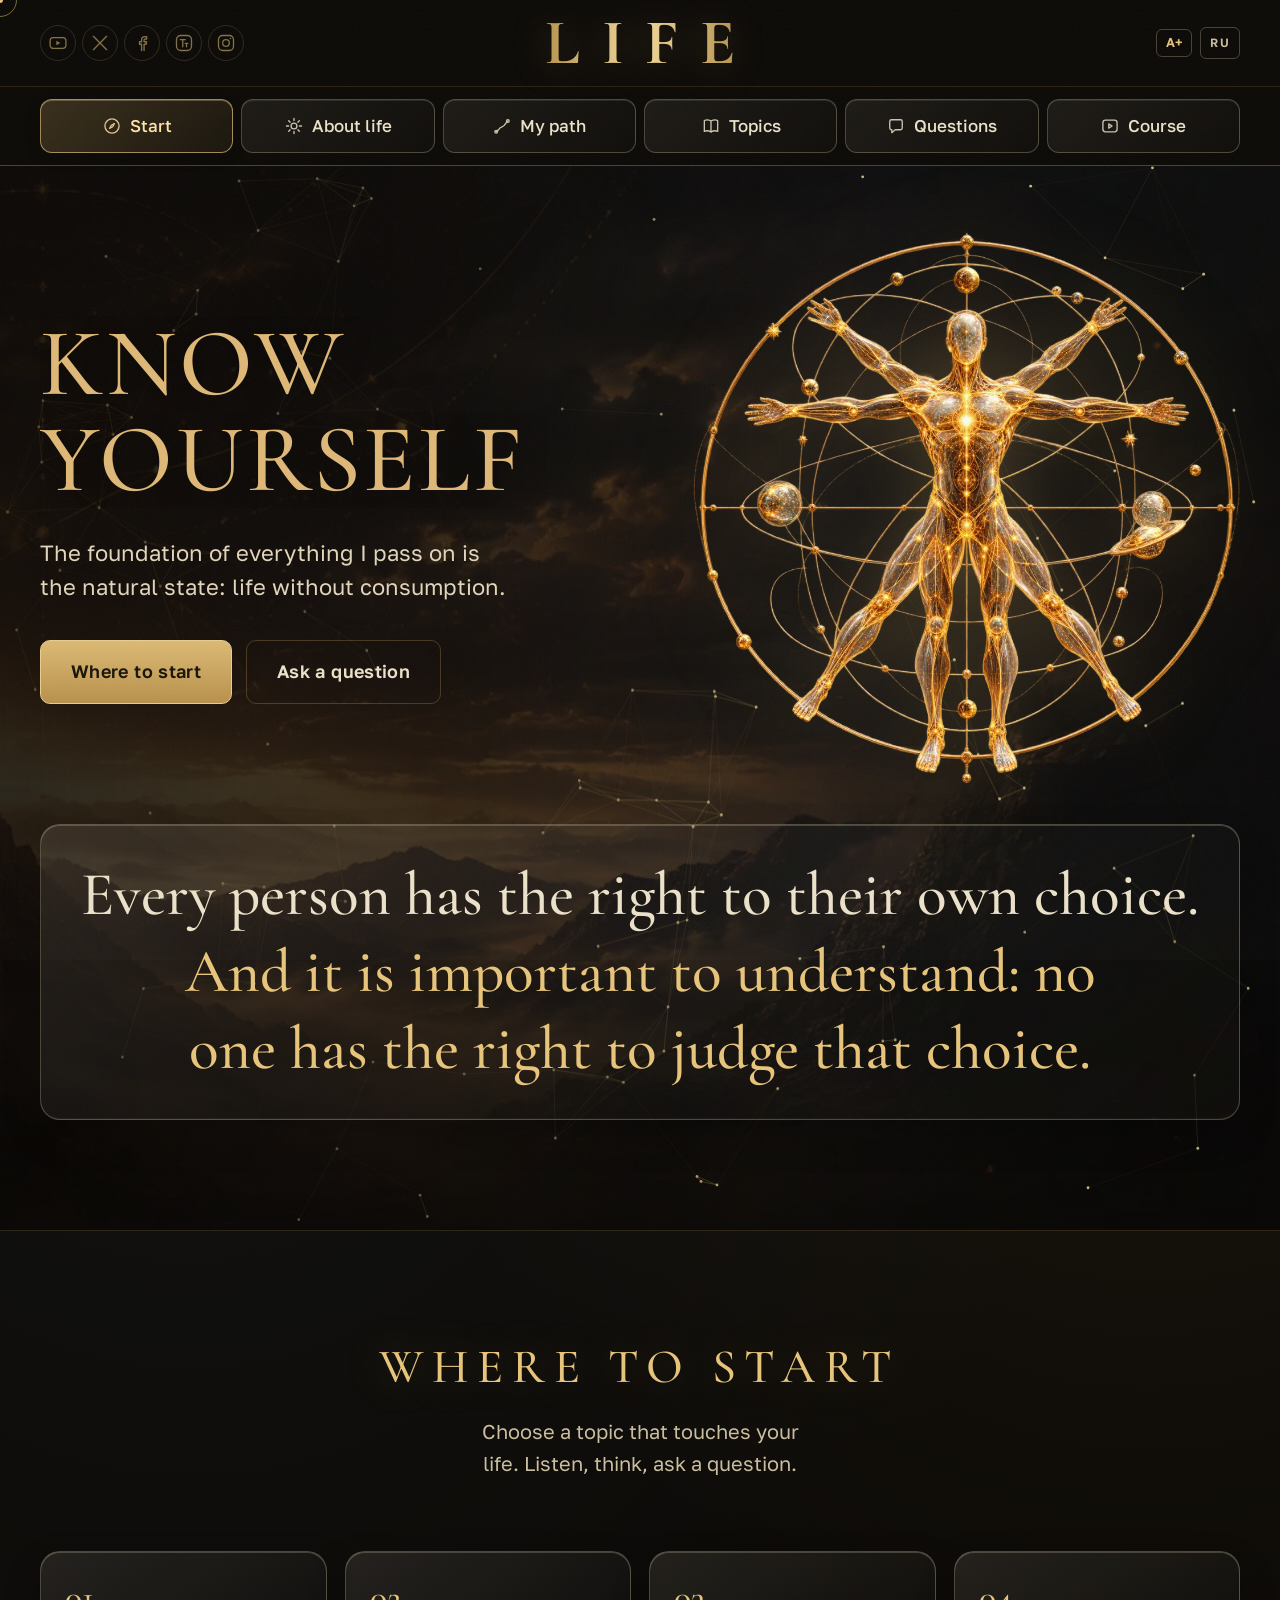
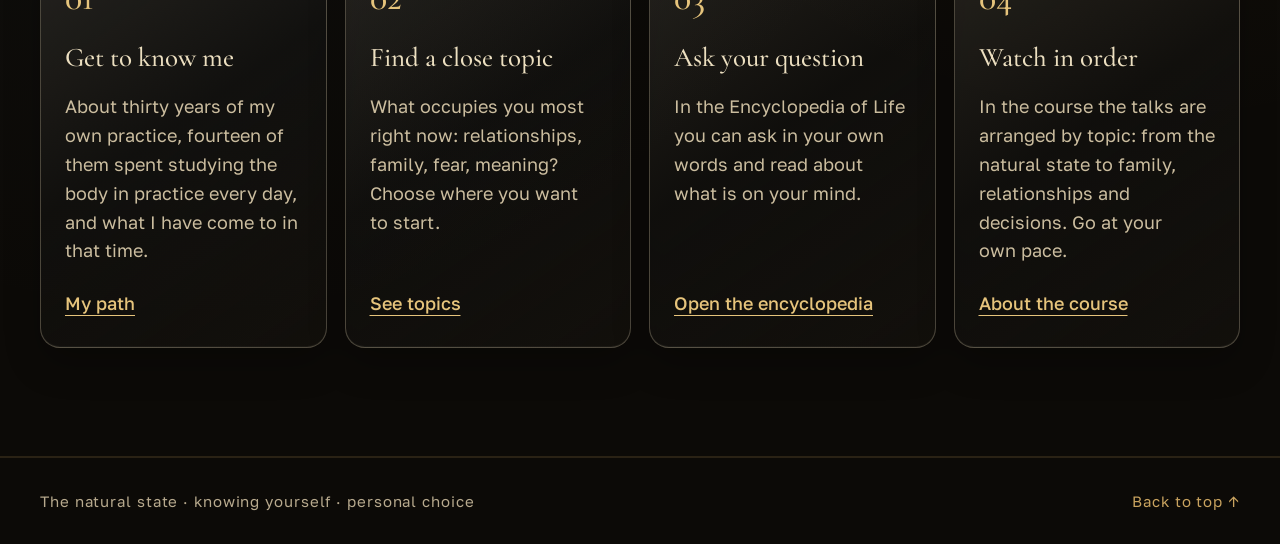
==== commit 40dd3972: "Listen in English too: 22 narrations in Vyacheslav's studio voice Co-Authored-By: Claude Opus 5.5 <n" ====
--- a/en/index.html
+++ b/en/index.html
@@ -1,2 +1,2 @@
-<!DOCTYPE html><html lang="ru"><head><meta charSet="utf-8"/><meta name="viewport" content="width=device-width, initial-scale=1"/><link rel="preload" as="image" imageSrcSet="/media/20260905/vitruvian-lite-420.webp 420w, /media/20260905/vitruvian-lite-960.webp 960w" imageSizes="(max-width: 780px) 80vw, 560px" fetchPriority="high"/><link rel="stylesheet" href="/_next/static/css/index.DcrGv6u0.css" data-rsc-css-href="/_next/static/css/index.DcrGv6u0.css" data-precedence="vite-rsc/importer-resources"/><link rel="modulepreload" fetchPriority="low" href="/_next/static/chunks/index-B8oy2kQz.js"/><script src="/_next/static/chunks/rolldown-runtime-C60lm6uB.js" type="module" async=""></script><script src="/_next/static/chunks/framework-D_rUT4EX.js" type="module" async=""></script><script src="/_next/static/chunks/app-elements-H_Dr48wG.js" type="module" async=""></script><script src="/_next/static/chunks/hash-Cp347hhd.js" type="module" async=""></script><script src="/_next/static/chunks/record-uXSNv6cl.js" type="module" async=""></script><script src="/_next/static/chunks/app-rsc-cache-busting-D3IT7Lnl.js" type="module" async=""></script><script src="/_next/static/chunks/app-rsc-render-mode-CvTCGruk.js" type="module" async=""></script><script src="/_next/static/chunks/headers-C_MtfdF4.js" type="module" async=""></script><script src="/_next/static/chunks/protocol-headers-B9-bVeat.js" type="module" async=""></script><script src="/_next/static/chunks/deployment-id-DFhHa9wO.js" type="module" async=""></script><script src="/_next/static/chunks/navigation-errors-D5LMQqDL.js" type="module" async=""></script><link rel="modulepreload" href="/_next/static/chunks/layout-segment-context-Bxgbs0Lt.js" crossorigin=""/><link rel="modulepreload" href="/_next/static/chunks/site-Bol51bwq.js" crossorigin=""/><title>Know Yourself · The natural state</title><meta name="description" content="Vyacheslav Timoshenko: thirty years of practising the natural state. The body, habits, family and your own choice. The Encyclopedia of Life and the course."/><meta name="robots" content="index, follow"/><meta property="og:title" content="Know Yourself · The natural state"/><meta property="og:description" content="Vyacheslav Timoshenko: thirty years of practising the natural state. The body, habits, family and your own choice. The Encyclopedia of Life and the course."/><meta property="og:url" content="https://vyhod-iz-matricy.pages.dev/en/"/><meta property="og:site_name" content="Know Yourself"/><meta property="og:type" content="website"/><meta property="og:locale" content="en_US"/><meta property="og:image" content="https://vyhod-iz-matricy.pages.dev/og-1200x630.jpg"/><meta property="og:image:width" content="1200"/><meta property="og:image:height" content="630"/><meta property="og:image:alt" content="Know Yourself"/><meta name="twitter:card" content="summary_large_image"/><meta name="twitter:title" content="Know Yourself · The natural state"/><meta name="twitter:description" content="Vyacheslav Timoshenko: thirty years of practising the natural state. The body, habits, family and your own choice. The Encyclopedia of Life and the course."/><meta name="twitter:image" content="https://vyhod-iz-matricy.pages.dev/og-1200x630.jpg"/><link rel="icon" href="/favicon.svg" type="image/svg+xml"/><link rel="apple-touch-icon" href="/apple-touch-icon.png" type="image/png" sizes="180x180"/><link rel="manifest" href="/manifest.webmanifest"/><link rel="canonical" href="https://vyhod-iz-matricy.pages.dev/en/"/><link rel="alternate" hrefLang="ru" href="https://vyhod-iz-matricy.pages.dev"/><link rel="alternate" hrefLang="en" href="https://vyhod-iz-matricy.pages.dev/en/"/><meta name="theme-color" content="#0c0a07"/><script>Object.assign(((self[Symbol.for("vinext.navigationRuntime")]??={bootstrap:{routeManifest:null},functions:{}}).bootstrap.rsc??={rsc:[]}),{params:{},nav:{"pathname":"/en","searchParams":[]}})</script><link rel="modulepreload" href="/_next/static/chunks/index-B8oy2kQz.js" />
-</head><body><main lang="en"><div class="progress" aria-hidden="true"></div><div class="spotlight" aria-hidden="true"></div><div class="cursor-dot" aria-hidden="true"></div><div class="cursor-ring" aria-hidden="true"></div><script type="application/ld+json">{"@context":"https://schema.org","@type":"WebSite","name":"Vyacheslav Timoshenko","url":"https://vyhod-iz-matricy.pages.dev/en/","inLanguage":"en","author":{"@type":"Person","name":"Vyacheslav Timoshenko"},"description":"Vyacheslav Timoshenko: thirty years of practising the natural state. The body, habits, family and your own choice."}</script><nav class="nav-glass" aria-label="Navigation"><div class="nav shell"><ul class="social" aria-label="Follow us"><li><span class="social-soon" aria-label="YouTube, coming soon" title="YouTube · coming soon"><svg viewBox="0 0 24 24" width="20" height="20" fill="none" stroke="currentColor" stroke-width="1.6" stroke-linecap="round" stroke-linejoin="round" aria-hidden="true"><rect x="2.5" y="5.5" width="19" height="13" rx="4"></rect><path d="M10 9.2v5.6l4.8-2.8z" fill="currentColor" stroke="none"></path></svg></span></li><li><span class="social-soon" aria-label="X, coming soon" title="X · coming soon"><svg viewBox="0 0 24 24" width="20" height="20" fill="none" stroke="currentColor" stroke-width="1.6" stroke-linecap="round" stroke-linejoin="round" aria-hidden="true"><path d="M4 4l16 16M20 4 4 20"></path></svg></span></li><li><span class="social-soon" aria-label="Facebook, coming soon" title="Facebook · coming soon"><svg viewBox="0 0 24 24" width="20" height="20" fill="none" stroke="currentColor" stroke-width="1.6" stroke-linecap="round" stroke-linejoin="round" aria-hidden="true"><path d="M14.5 21v-7.5h2.6l.4-3h-3V8.7c0-.9.3-1.5 1.5-1.5h1.6V4.5c-.3 0-1.2-.1-2.3-.1-2.3 0-3.8 1.4-3.8 3.9v2.2H9v3h2.5V21"></path></svg></span></li><li><span class="social-soon" aria-label="Truth Social, coming soon" title="Truth Social · coming soon"><svg viewBox="0 0 24 24" width="20" height="20" fill="none" stroke="currentColor" stroke-width="1.6" stroke-linecap="round" stroke-linejoin="round" aria-hidden="true"><rect x="3" y="3" width="18" height="18" rx="5"></rect><path d="M7.5 8h6M10.5 8v8.5M13.5 12.5h3M15 12.5v4"></path></svg></span></li><li><span class="social-soon" aria-label="Instagram, coming soon" title="Instagram · coming soon"><svg viewBox="0 0 24 24" width="20" height="20" fill="none" stroke="currentColor" stroke-width="1.6" stroke-linecap="round" stroke-linejoin="round" aria-hidden="true"><rect x="3" y="3" width="18" height="18" rx="5"></rect><circle cx="12" cy="12" r="4"></circle><circle cx="17.3" cy="6.7" r=".9" fill="currentColor" stroke="none"></circle></svg></span></li></ul><a class="brand-word" href="#top">LIFE</a><div class="nav-tools"><button type="button" class="text-size" aria-pressed="false" title="Larger text" aria-label="Larger text">А+</button><a class="lang-switch" href="/" hrefLang="ru" title="Русская версия">RU</a></div></div></nav><nav class="section-tabs" aria-label="Site sections"><div class="section-tabs-inner shell"><a href="#top" class="active" aria-current="page"><svg class="tab-icon" viewBox="0 0 24 24" width="20" height="20" fill="none" stroke="currentColor" stroke-width="1.6" stroke-linecap="round" stroke-linejoin="round" aria-hidden="true"><circle cx="12" cy="12" r="8.5"></circle><path d="m14.8 9.2-1.9 3.7-3.7 1.9 1.9-3.7z"></path></svg><span>Start</span></a><a href="#vision" class=""><svg class="tab-icon" viewBox="0 0 24 24" width="20" height="20" fill="none" stroke="currentColor" stroke-width="1.6" stroke-linecap="round" stroke-linejoin="round" aria-hidden="true"><circle cx="12" cy="12" r="3.5"></circle><path d="M12 3v2.5M12 18.5V21M3 12h2.5M18.5 12H21M5.6 5.6l1.8 1.8M16.6 16.6l1.8 1.8M5.6 18.4l1.8-1.8M16.6 7.4l1.8-1.8"></path></svg><span>About life</span></a><a href="#road" class=""><svg class="tab-icon" viewBox="0 0 24 24" width="20" height="20" fill="none" stroke="currentColor" stroke-width="1.6" stroke-linecap="round" stroke-linejoin="round" aria-hidden="true"><path d="M5 19c3-1 3-5 7-6s4-5 7-7"></path><circle cx="5" cy="19" r="1.6"></circle><circle cx="19" cy="6" r="1.6"></circle></svg><span>My path</span></a><a href="#program" class=""><svg class="tab-icon" viewBox="0 0 24 24" width="20" height="20" fill="none" stroke="currentColor" stroke-width="1.6" stroke-linecap="round" stroke-linejoin="round" aria-hidden="true"><path d="M4 5.5C6 4.5 9 4.5 12 6c3-1.5 6-1.5 8-.5v13c-2-1-5-1-8 .5-3-1.5-6-1.5-8-.5zM12 6v13.5"></path></svg><span>Topics</span></a><a href="#encyclopedia" class=""><svg class="tab-icon" viewBox="0 0 24 24" width="20" height="20" fill="none" stroke="currentColor" stroke-width="1.6" stroke-linecap="round" stroke-linejoin="round" aria-hidden="true"><path d="M4.5 6.5a2 2 0 0 1 2-2h11a2 2 0 0 1 2 2v8a2 2 0 0 1-2 2H11l-4 3.5v-3.5h-.5a2 2 0 0 1-2-2z"></path></svg><span>Questions</span></a><a href="#buy" class=""><svg class="tab-icon" viewBox="0 0 24 24" width="20" height="20" fill="none" stroke="currentColor" stroke-width="1.6" stroke-linecap="round" stroke-linejoin="round" aria-hidden="true"><rect x="3.5" y="5" width="17" height="14" rx="3"></rect><path d="m10.5 9.5 4 2.5-4 2.5z"></path></svg><span>Course</span></a></div></nav><header class="hero" id="top" data-tab="start"><div class="hero-art" data-para="0.14" aria-hidden="true"></div><div class="hero-veil" aria-hidden="true"></div><canvas class="threads" aria-hidden="true"></canvas><div class="shell hero-grid"><div class="hero-copy-side reveal"><h1><span class="line"><span>Know</span></span><span class="line"><span>yourself</span></span></h1><p class="hero-lead">The foundation of everything I pass on is the natural state: life without consumption.</p><div class="hero-actions"><a class="button button-gold" href="#start">Where to start</a><a class="button button-line" href="https://t.me/nutrition_encyclopedia_bot" target="_blank" rel="noopener">Ask a question</a></div></div><figure class="emblem reveal" aria-hidden="true"><img src="/media/20260905/vitruvian-lite-960.webp" srcSet="/media/20260905/vitruvian-lite-420.webp 420w, /media/20260905/vitruvian-lite-960.webp 960w" sizes="(max-width: 780px) 80vw, 560px" alt="" width="960" height="978" fetchPriority="high" decoding="async"/></figure><aside class="hero-quote glass reveal"><p>Every person has the right to their own choice.<!-- --> <span class="quote-emphasis">And it is important to understand: no one has the right to judge that choice.</span></p></aside></div></header><section class="section" id="vision" aria-label="About a person and life" data-tab="life" hidden=""><div class="shell"><header class="section-head center reveal"><h2>Person. Experience. Life.</h2><p>Who are we? What does it mean to live in this body? These questions have occupied me for many years. Here I share my understanding.</p></header><aside class="pillar glass reveal reader-note" aria-label="If you are reading this"><h3>If you are reading this</h3><p>If you are here, something in your usual life already feels wrong. After a heavy meal you feel weighed down, you lack energy, the day does not start without coffee. These are the first signals. I do not persuade or rush anyone. Here is what I have come to myself, and how to live is up to you.</p></aside><div class="pillar-grid"><article class="pillar glass reveal"><h3>The natural state</h3><p>The foundation of everything I talk about. That is what I call life without food and <strong class="said">water</strong>. My understanding of the body, a person and spiritual growth grows out of it.</p></article><article class="pillar glass reveal"><h3>A person and the body</h3><p>I understand a person as a soul, as life itself. The body is the form in which we live here. It matters to me to learn what it can do and to treat it with care.</p></article><article class="pillar glass reveal"><h3>Thirty years of searching</h3><p>I have given about thirty years to this. For fourteen of them I studied my own body every day. Here I talk about what I have been through myself.</p></article><article class="pillar glass reveal"><h3>Step by step</h3><p>I want to pass on my experience in order, so that separate talks add up to understanding and you have time to think and ask questions.</p></article></div><p class="section-caption reveal"><a href="#author-position">How I understand life</a> · <a href="#road">My path</a></p></div></section><section class="section" id="start" aria-label="Where to start" data-tab="start"><div class="shell"><header class="section-head center reveal"><h2>Where to start</h2><p>Choose a topic that touches your life. Listen, think, ask a question.</p></header><ol class="start-grid"><li class="start-card glass reveal"><span class="step-number" aria-hidden="true">0<!-- -->1</span><h3>Get to know me</h3><p>About thirty years of my own practice, fourteen of them spent studying the body in practice every day, and what I have come to in that time.</p><a href="#road">My path</a></li><li class="start-card glass reveal"><span class="step-number" aria-hidden="true">0<!-- -->2</span><h3>Find a close topic</h3><p>What occupies you most right now: relationships, family, fear, meaning? Choose where you want to start.</p><a href="#program">See topics</a></li><li class="start-card glass reveal"><span class="step-number" aria-hidden="true">0<!-- -->3</span><h3>Ask your question</h3><p>In the Encyclopedia of Life you can ask in your own words and read about what is on your mind.</p><a href="https://t.me/nutrition_encyclopedia_bot" target="_blank" rel="noopener">Open the encyclopedia</a></li><li class="start-card glass reveal"><span class="step-number" aria-hidden="true">0<!-- -->4</span><h3>Watch in order</h3><p>In the course the talks are arranged by topic: from the natural state to family, relationships and decisions. Go at your own pace.</p><a href="#buy">About the course</a></li></ol></div></section><section class="section" id="encyclopedia" aria-label="Encyclopedia of Life" data-tab="questions" hidden=""><div class="shell"><div class="encyclopedia-card glass reveal"><div><p class="hero-kicker">Questions in Telegram</p><h2>Encyclopedia of Life</h2><p>About a person, the body, habits and choice. Read by topic or write what is on your mind. The bot answers in English and helps you find the answer in talks and texts.</p><p class="encyclopedia-facts">Topics are always free to read. Your first 10 questions in your own words are free.</p></div><a class="button button-gold" href="https://t.me/nutrition_encyclopedia_bot" target="_blank" rel="noopener">Ask in Telegram</a></div></div></section><section class="section" id="author-position" aria-label="How I understand life" data-tab="life" hidden=""><div class="shell"><header class="section-head center reveal"><h2>How I understand life</h2><p>I talk about what I have come to through years of my own search. Your choice stays with you.</p></header><div class="position-list reveal"><details class="position-item glass"><summary>A person and the body</summary><p>For me a person is a soul, life itself. The body is the form through which we live our experience. That is why knowing yourself is linked both to your inner life and to how you treat your body.</p></details><details class="position-item glass"><summary>The natural state</summary><p>I know and I say it plainly: a person does not need food. You can live on food, but you pay for it. The natural state is life without food and without <strong class="said">water</strong>. I connect it with spiritual growth.</p></details><details class="position-item glass"><summary>How long a person can live</summary><p>I know a person can do far more than <strong class="said">we usually think</strong>. Living with consumption, a person can reach a hundred and fifty or two hundred years. Without consumption you can live three hundred, five hundred, a thousand years and leave on your own, when you decide.</p></details><details class="position-item glass"><summary>The capacity of the brain</summary><p>Talking about what a person is capable of, I compared 1–2% with 5–7% and spoke about the full opening of the brain. This is how I show how much in us is still unopened.</p></details><details class="position-item glass"><summary>Spiritual growth</summary><p>I connect a person&#x27;s growth with the soul and the Creator. For me it covers the whole of life: thoughts, actions, habits and how you treat people.</p></details><details class="position-item glass"><summary>The body as a conductor of light</summary><p>When a person lives in the natural state, the body becomes a conductor of light and energy. The light of the Creator passes through it. Such a body easily draws energy, and with it everything needed in material life.</p></details></div></div></section><section class="section road-section" id="road" data-spotlight="1" aria-label="My path" data-tab="path" hidden=""><div class="shell"><header class="section-head reveal"><h2>My path</h2><p>Thirty years of my own practice, fourteen of them studying the body in practice every day. Here I tell you what I have come to and what I want to pass on.</p></header><figure class="portrait reveal"><img class="reveal-img" src="/media/20261009/portrait-810.webp" srcSet="/media/20261009/portrait-480.webp 480w, /media/20261009/portrait-810.webp 810w" sizes="(max-width: 780px) min(70vw, 340px), 360px" alt="Vyacheslav Timoshenko" width="810" height="1080" loading="lazy" decoding="async"/><figcaption><span>Vyacheslav Timoshenko</span>author of the project</figcaption></figure><ol class="timeline"><li class="timeline-point"><strong>30 years</strong><span>of my own practice</span></li><li class="timeline-point"><strong>14 years</strong><span>of studying the body every day</span></li><li class="timeline-point"><strong>Now</strong><span>gathering my experience piece by piece and passing it on</span></li></ol><div class="path-chapters"><article class="path-chapter glass reveal"><h3>Testing it on myself</h3><p>I have given thirty years to my own practice. For fourteen of them I studied my body every day. At first it was my personal growth, and then it all turned into a personal study for humanity. It interested me so much that I began to study myself, so that later I could pass it on to people.</p></article><article class="path-chapter glass reveal"><h3>A person and the body</h3><p>For me a person is more than a body. I understand a person as a soul, as life, and the body as the form in which we are here. My interest in knowing yourself and in the body&#x27;s capacities grew from this.</p></article><article class="path-chapter glass reveal"><h3>The natural state</h3><p>That is what I call life without consuming food and water. I know and I say it plainly: a person does not need food. You can live on food, but you pay for it. For me this is linked to the body, habits and spiritual growth.</p></article><article class="path-chapter glass reveal"><h3>Passing on what I lived</h3><p>At first this was not the goal. It was simply studying myself: to improve my shape, so that I had the energy to raise my daughter. Then it turned into serious work. Over the years many recordings have built up: talks, voice messages, texts and videos. Now I am gathering my experience piece by piece, by topic and in order, so you can start with a clear question, listen, think and gradually go deeper.</p></article></div><aside class="path-choice glass reveal" id="stop" aria-label="The right to your own choice"><h3>Your choice stays with you</h3><p>I do not put myself above anyone. There is no person who is higher or lower than another. We all have the same capacities and resources, laid down before we were born. Everyone has their own path and the right to choose how to live. I share what I have been through myself.</p><div class="path-links"><a href="https://t.me/nutrition_encyclopedia_bot" target="_blank" rel="noopener">Ask a question</a></div></aside></div></section><section class="section" id="pillars" aria-label="Four supports" data-tab="life" hidden=""><div class="shell"><header class="section-head center reveal"><h2>Four supports</h2><p>What I come back to in my decisions and actions.</p></header><div class="pillar-grid"><article class="pillar glass reveal"><h3>Notice yourself</h3><p>What do you choose yourself, and what do you do out of habit? Start with simple observations of your day.</p></article><article class="pillar glass reveal"><h3>Own your choice</h3><p>Every decision has consequences. It matters to me to understand where my actions lead.</p></article><article class="pillar glass reveal"><h3>Understand through experience</h3><p>I watched, tried, made mistakes and searched again. This is how my understanding of life gradually took shape.</p></article><article class="pillar glass reveal"><h3>Respect others</h3><p>You must not put yourself above another person. Everyone has their own path and the right to choose.</p></article></div></div></section><section class="section" id="clips" aria-label="Short films" data-tab="topics" hidden=""><div class="shell"><header class="section-head center reveal"><h2>Short films</h2><p>Short films with my words, in Russian. Tap to watch with sound.</p></header><ul class="clip-rail" aria-label="Short films"><li><button type="button" class="clip-card glass"><video class="clip-preview" src="/media/clips/clip-01-preview.mp4" poster="/media/clips/clip-01.webp" muted="" loop="" playsInline="" preload="none" aria-hidden="true"></video><span class="clip-title"><svg viewBox="0 0 24 24" width="16" height="16" aria-hidden="true"><path d="M8 5.5v13l10.5-6.5z" fill="currentColor"></path></svg>The strength of kindness</span></button></li><li><button type="button" class="clip-card glass"><video class="clip-preview" src="/media/clips/clip-02-preview.mp4" poster="/media/clips/clip-02.webp" muted="" loop="" playsInline="" preload="none" aria-hidden="true"></video><span class="clip-title"><svg viewBox="0 0 24 24" width="16" height="16" aria-hidden="true"><path d="M8 5.5v13l10.5-6.5z" fill="currentColor"></path></svg>Start your day</span></button></li><li><button type="button" class="clip-card glass"><video class="clip-preview" src="/media/clips/clip-03-preview.mp4" poster="/media/clips/clip-03.webp" muted="" loop="" playsInline="" preload="none" aria-hidden="true"></video><span class="clip-title"><svg viewBox="0 0 24 24" width="16" height="16" aria-hidden="true"><path d="M8 5.5v13l10.5-6.5z" fill="currentColor"></path></svg>Children see everything</span></button></li><li><button type="button" class="clip-card glass"><video class="clip-preview" src="/media/clips/clip-04-preview.mp4" poster="/media/clips/clip-04.webp" muted="" loop="" playsInline="" preload="none" aria-hidden="true"></video><span class="clip-title"><svg viewBox="0 0 24 24" width="16" height="16" aria-hidden="true"><path d="M8 5.5v13l10.5-6.5z" fill="currentColor"></path></svg>Overcome yourself</span></button></li><li><button type="button" class="clip-card glass"><video class="clip-preview" src="/media/clips/clip-05-preview.mp4" poster="/media/clips/clip-05.webp" muted="" loop="" playsInline="" preload="none" aria-hidden="true"></video><span class="clip-title"><svg viewBox="0 0 24 24" width="16" height="16" aria-hidden="true"><path d="M8 5.5v13l10.5-6.5z" fill="currentColor"></path></svg>The power of love</span></button></li><li><button type="button" class="clip-card glass"><video class="clip-preview" src="/media/clips/clip-06-preview.mp4" poster="/media/clips/clip-06.webp" muted="" loop="" playsInline="" preload="none" aria-hidden="true"></video><span class="clip-title"><svg viewBox="0 0 24 24" width="16" height="16" aria-hidden="true"><path d="M8 5.5v13l10.5-6.5z" fill="currentColor"></path></svg>The present</span></button></li><li><button type="button" class="clip-card glass"><video class="clip-preview" src="/media/clips/clip-07-preview.mp4" poster="/media/clips/clip-07.webp" muted="" loop="" playsInline="" preload="none" aria-hidden="true"></video><span class="clip-title"><svg viewBox="0 0 24 24" width="16" height="16" aria-hidden="true"><path d="M8 5.5v13l10.5-6.5z" fill="currentColor"></path></svg>Energy</span></button></li><li><button type="button" class="clip-card glass"><video class="clip-preview" src="/media/clips/clip-08-preview.mp4" poster="/media/clips/clip-08.webp" muted="" loop="" playsInline="" preload="none" aria-hidden="true"></video><span class="clip-title"><svg viewBox="0 0 24 24" width="16" height="16" aria-hidden="true"><path d="M8 5.5v13l10.5-6.5z" fill="currentColor"></path></svg>Native land</span></button></li><li><button type="button" class="clip-card glass"><video class="clip-preview" src="/media/clips/clip-09-preview.mp4" poster="/media/clips/clip-09.webp" muted="" loop="" playsInline="" preload="none" aria-hidden="true"></video><span class="clip-title"><svg viewBox="0 0 24 24" width="16" height="16" aria-hidden="true"><path d="M8 5.5v13l10.5-6.5z" fill="currentColor"></path></svg>Do not give up</span></button></li><li><button type="button" class="clip-card glass"><video class="clip-preview" src="/media/clips/clip-10-preview.mp4" poster="/media/clips/clip-10.webp" muted="" loop="" playsInline="" preload="none" aria-hidden="true"></video><span class="clip-title"><svg viewBox="0 0 24 24" width="16" height="16" aria-hidden="true"><path d="M8 5.5v13l10.5-6.5z" fill="currentColor"></path></svg>Obliged to become human</span></button></li></ul><dialog id="clip-dialog" class="clip-dialog"></dialog></div></section><section class="section" id="program" aria-label="Programme" data-tab="topics" hidden=""><div class="shell"><header class="section-head center reveal"><h2>What we talk about</h2><p>About what touches you every day. Choose what suits you now: watching, listening or reading.</p></header><div class="program-grid"><article class="program-card glass reveal" data-tilt="1"><img class="reveal-img" src="/media/20260915/prog-video-640.webp" alt="Talks" width="640" height="640" loading="lazy" decoding="async"/><div class="program-body"><h3>Talks</h3><p>About what moves us in everyday life: family, relationships, fear, money and meaning. Watch or listen. The talks are in Russian for now.</p></div></article><article class="program-card glass reveal" data-tilt="1"><img class="reveal-img" src="/media/20260915/prog-practice-640.webp" alt="Watching yourself" width="640" height="640" loading="lazy" decoding="async"/><div class="program-body"><h3>Watching yourself</h3><p>How do you make decisions? What repeats day after day? Notice it and come back to your questions.</p></div></article><article class="program-card glass reveal" data-tilt="1"><img class="reveal-img" src="/media/20260915/prog-live-640.webp" alt="Questions" width="640" height="640" loading="lazy" decoding="async"/><div class="program-body"><h3>Questions</h3><p>Something still unclear? Write about it to the Encyclopedia of Life. One question is enough to start.</p></div></article><article class="program-card glass reveal" data-tilt="1"><img class="reveal-img" src="/media/20260915/prog-community-640.webp" alt="Your own pace" width="640" height="640" loading="lazy" decoding="async"/><div class="program-body"><h3>Your own pace</h3><p>Read and listen without hurrying. You can come back to a talk that matters to you later.</p></div></article></div></div></section><section class="section" id="thoughts" aria-label="On the path and the body" data-tab="topics" hidden=""><div class="shell"><header class="section-head center reveal"><h2>On the path and the body</h2><p>Briefly about what I have learned on myself. Open what resonates.</p></header><div class="position-list reveal"><details class="position-item glass"><summary>Food as a dependency</summary><p>I do not divide food into right and wrong. For me any food keeps a person dependent, only with different strength. Heavy food holds you the hardest, especially killed animals. It pins a person to the ground at once. That includes everything people call animal products: they even came up with a formula for it and hung a label on it. In fact it is dead flesh. We become what we eat. If we eat what is dead, we become dead ourselves. An animal gives milk only to its own young, just as a mother gives milk to her child. Next comes what is killed, boiled, fried, baked: grains, porridge, cooked vegetables. That is dead food too. Fruit holds you less, juice even less. After that comes the way out into the natural state. A person can eat, enjoy it and relieve stress with it. That is their right, and they must not be judged for it. But they pay for it.</p></details><details class="position-item glass"><summary>Why people say it does not suit them</summary><p>When a person does not like something, the mind easily finds arguments against it. This is how the mind protects itself. More often these words hide an unwillingness to go through transformation: changes tied to the rebuilding of the body, working on yourself physically and psychologically, changes in appearance. Cold, weakness, breaking habits. It is hard, I know it from myself.</p></details><details class="position-item glass"><summary>Everyone at their own level</summary><p>Some take short breaks from food, some have become vegetarian, some raw food eaters, some fruitarians. I once went through all these paths myself: vegetarianism, veganism, raw food, fruit only, juice only. I went up and down all these food chains many times. I do not judge anyone. Everyone stands on their own step and will move further in their own time, when they are ready.</p></details><details class="position-item glass"><summary>Practice matters more than theory</summary><p>Practitioners change the world. Those who went through everything themselves rather than studied it from the side. I spent thirty years of my life on this, and for fourteen of them I studied my body every day. I came to the very edge of life and death. That is why I only speak about what I have tested myself.</p></details><details class="position-item glass"><summary>Why the beginning is hard</summary><p>When you step onto the path of knowing yourself and enter the natural state, the people around you are used to seeing you differently. But changes start to happen in your face, in your body, in everything, and it frightens you too. Especially if you are an athlete: at the start of the natural state you will lose to any athlete. Physical results drop because the body is rebuilding. There can be weakness, sluggishness, a heavy head. Many tell themselves: better eat, sleep, and everything will be fine. That is a choice too. Those who have knowledge or support keep going. Today three kilometres, tomorrow four, then five. Slowly, but easier every day.</p></details><details class="position-item glass"><summary>Why nothing happens fast</summary><p>The human body is part of nature, and nature is alive, nothing in it happens fast. A sapling does not become a big tree overnight. Hair and nails do not grow fast either: everything takes time. It is the same with the body in the natural state. In the first, second and third year changes keep coming. Many leave the path right here: they lack the patience to wait it out.</p></details><details class="position-item glass"><summary>How the body renews itself</summary><p>When a person stops consuming, the body no longer spends its strength on taking food in and getting it out. All systems renew, cells are gradually replaced, and a new form of life builds up in the same body. The internal organs switch on fully. A person grows younger. People my age grow old, while I grow younger with the years.</p></details><details class="position-item glass"><summary>Possibilities without limit</summary><p>Everything around us is built like a fractal. If you can walk a kilometre, you can walk ten. If you can walk ten, you can walk a hundred. If you can walk a hundred, you can walk a thousand. It is the same with running: if you can run ten kilometres, you can run twenty, fifty, a hundred, a thousand. A lot depends on training, but just as much on the state you do it in, with consumption or without it.</p></details><details class="position-item glass"><summary>What the body does at night</summary><p>By evening the body, loaded with food all day, switches off. It needs sleep, because at night it sorts out everything a person has thrown into it. That is why late in the evening there is almost nobody outside. At that time I go for a calm run.</p></details><details class="position-item glass"><summary>How food leaves the body</summary><p>Fruit passes easily. Meat, fried potatoes, pasta, chocolate and all this rubbish take months to leave. So for those who still stay in consumption and do not go further, out of fear or by their own choice, I recommend eating only fruit, moving more and eating no more than once or twice a day.</p></details><details class="position-item glass"><summary>Why teeth decay</summary><p>I tested on myself what makes teeth decay. Teeth decay most of all from any food cooked on fire. Dairy, cheese, eggs, fish and meat belong here too.</p></details><details class="position-item glass"><summary>Tomatoes</summary><p>If you still eat fruit and vegetables, take a closer look at tomatoes. They have less sugar than fruit, and they carry the red colour that matters for the body. Eat them as they are, without salt and pepper.</p></details></div><p class="section-caption reveal">Want to ask in your own words?<!-- --> <a href="https://t.me/nutrition_encyclopedia_bot" target="_blank" rel="noopener">Encyclopedia of Life</a></p></div></section><section class="section" id="directions" aria-label="Directions" data-tab="topics" hidden=""><div class="shell"><header class="section-head center reveal"><h2>Directions</h2><p>You can begin with talks about everyday life. Come back to the deeper questions when you feel drawn to them.</p></header><div class="direction-grid"><article class="direction glass reveal direction-current"><p class="direction-status">First direction · for those starting out</p><h3>The natural state</h3><p>The natural state and everything that grows from it: the body, the path of life, family, relationships and decisions. A good place to begin.</p><a class="direction-link" href="#buy">About the course<!-- --> <span aria-hidden="true">→</span></a></article><article class="direction glass reveal"><p class="direction-status">Second direction · going deeper</p><h3>Conscious transformation</h3><p>About habits, discipline and responsibility for your own decisions. About noticing yourself and changing what you no longer want to live with.</p></article><article class="direction glass reveal"><p class="direction-status">In preparation</p><h3>Full opening</h3><p>My knowledge of human capacity, the body and spiritual growth. There is no limit to human capacity: not physically, not psychologically, not in creativity. Everything depends on your intention, your readiness to work on yourself and where you direct your attention.</p></article></div></div></section><section class="section" id="buy" aria-label="Course" data-tab="course" hidden=""><div class="shell"><header class="section-head center reveal"><h2>Course</h2></header><div class="buy-card glass reveal"><p class="buy-lead">It starts with the natural state of the body, then meaning, family, relationships, fear and money. Short lessons to watch on a phone or computer, without hurrying. The lessons are in Russian for now.</p><ol class="buy-modules"><li>The natural state<small>life without consumption, the body, cleansing, cold</small></li><li>Body and movement<small>running barefoot, cold, challenges</small></li><li>Meeting yourself<small>my story and the first questions about yourself</small></li><li>Meaning and gratitude<small>the strength of the heart, kindness, what it means to be happy</small></li><li>Family and legacy<small>children and grandchildren, a father&#x27;s school, what we leave behind</small></li><li>Relationships<small>man and woman, love and expectations, betrayal</small></li><li>Fear and decisions<small>how to let go of fear and decide</small></li><li>Money and abundance<small>how to relate to money and wealth</small></li></ol><p class="buy-facts">78 lessons: 74 videos and 4 texts · about 6 hours · in Russian</p><a class="button button-gold button-buy" href="https://t.me/The_Path_of_the_Heart_bot" target="_blank" rel="noopener">Buy the course</a><p class="buy-hint">The course bot opens in Telegram.</p><p class="buy-note">You can stop at a thought that matters to you, come back to a lesson and watch it again.</p></div></div></section><section class="section" id="system" aria-label="How the system works" data-tab="course" hidden=""><div class="shell"><header class="section-head center reveal"><h2>How the system works</h2><p>I am a practitioner, but practice alone is not enough. We need a system where everything is laid out in order: where to start, what to do next, what will happen. We are building it from my talks, recordings and experience, step by step.</p></header><ol class="start-grid"><li class="start-card glass reveal"><span class="step-number" aria-hidden="true">0<!-- -->1</span><h3>Getting to know it</h3><p>You read, watch and ask questions in the Encyclopedia of Life. You test yourself without hurrying.</p></li><li class="start-card glass reveal"><span class="step-number" aria-hidden="true">0<!-- -->2</span><h3>The course</h3><p>Talks in order, by topic. You can come back to what touched you.</p></li><li class="start-card glass reveal"><span class="step-number" aria-hidden="true">0<!-- -->3</span><h3>The space</h3><p>A place you can come to for practice and touch the natural state yourself. The time, place and terms will be announced separately.</p></li></ol></div></section><section class="section final" id="project" data-spotlight="1" aria-label="Final" data-tab="course" hidden=""><img class="final-art" data-para="0.12" data-para-self="1" src="/media/20260915/final-trail-1536.webp" alt="" aria-hidden="true" width="1536" height="1024" loading="lazy" decoding="async"/><div class="final-veil" aria-hidden="true"></div><canvas class="threads" aria-hidden="true"></canvas><div class="shell"><h2 class="reveal"><span class="line"><span>Your main path</span></span><span class="line"><span>begins within.</span></span></h2><a class="button button-line reveal" href="https://t.me/nutrition_encyclopedia_bot" target="_blank" rel="noopener">Ask a question</a></div></section><footer class="footer"><div class="shell footer-row"><span>The natural state · knowing yourself · personal choice</span><a href="#top">Back to top ↑</a></div></footer></main><script type="module" src="/_next/static/chunks/index-B8oy2kQz.js" id="_R_" async=""></script><script>((self[Symbol.for("vinext.navigationRuntime")]??={bootstrap:{routeManifest:null},functions:{}}).bootstrap.rsc??={rsc:[]}).rsc.push("0:{\"page:/en\":\"$L1\",\"layout:/\":\"$L2\",\"route:/en\":\"$L3\",\"__route\":\"route:/en\",\"__interceptionContext\":null,\"__layoutIds\":[\"layout:/\"],\"__rootLayout\":\"/\",\"__bfcacheSegmentIdentities\":{\"layout:/\":\"[\\\"layout\\\",\\\"layout:/\\\",\\\"root-boundary:/\\\",\\\"\\\"]\",\"page:/en\":\"[\\\"page\\\",\\\"page:/en\\\",\\\"root-boundary:/\\\",\\\"[\\\\\\\"en\\\\\\\"]\\\"]\"},\"__srcPage\":[\"en\",\"page\"],\"__layoutFlags\":{\"layout:/\":\"s\"},\"__artifactCompatibility\":{\"schemaVersion\":1,\"graphVersion\":\"app-route-graph:45c790183ba88330\",\"deploymentVersion\":\"15b9a3be-1383-469b-82c8-c77af2e231c7\",\"appElementsSchemaVersion\":1,\"rscPayloadSchemaVersion\":1,\"rootBoundaryId\":\"/\",\"renderEpoch\":null},\"__dynamicStaleTime\":0}\n")</script><script>((self[Symbol.for("vinext.navigationRuntime")]??={bootstrap:{routeManifest:null},functions:{}}).bootstrap.rsc??={rsc:[]}).rsc.push("4:I[\"88664c582e82\",[],\"Children\",1]\n")</script><script>((self[Symbol.for("vinext.navigationRuntime")]??={bootstrap:{routeManifest:null},functions:{}}).bootstrap.rsc??={rsc:[]}).rsc.push("5:I[\"89e04654e283\",[],\"GlobalErrorBoundary\",1]\n")</script><script>((self[Symbol.for("vinext.navigationRuntime")]??={bootstrap:{routeManifest:null},functions:{}}).bootstrap.rsc??={rsc:[]}).rsc.push("6:I[\"516dba86d6f6\",[],\"default\",1]\n")</script><script>((self[Symbol.for("vinext.navigationRuntime")]??={bootstrap:{routeManifest:null},functions:{}}).bootstrap.rsc??={rsc:[]}).rsc.push("7:I[\"89e04654e283\",[],\"ErrorBoundary\",1]\n")</script><script>((self[Symbol.for("vinext.navigationRuntime")]??={bootstrap:{routeManifest:null},functions:{}}).bootstrap.rsc??={rsc:[]}).rsc.push("8:I[\"4c81dbf4bedb\",[],\"LayoutSegmentProvider\",1]\n")</script><script>((self[Symbol.for("vinext.navigationRuntime")]??={bootstrap:{routeManifest:null},functions:{}}).bootstrap.rsc??={rsc:[]}).rsc.push("9:I[\"88664c582e82\",[],\"Slot\",1]\n")</script><script>((self[Symbol.for("vinext.navigationRuntime")]??={bootstrap:{routeManifest:null},functions:{}}).bootstrap.rsc??={rsc:[]}).rsc.push("a:I[\"89e04654e283\",[],\"NotFoundBoundary\",1]\n")</script><script>((self[Symbol.for("vinext.navigationRuntime")]??={bootstrap:{routeManifest:null},functions:{}}).bootstrap.rsc??={rsc:[]}).rsc.push("b:I[\"c2747888630f\",[],\"default\",1]\n")</script><script>((self[Symbol.for("vinext.navigationRuntime")]??={bootstrap:{routeManifest:null},functions:{}}).bootstrap.rsc??={rsc:[]}).rsc.push(":HL[\"/_next/static/css/index.DcrGv6u0.css\",\"style\"     ]\n")</script><script>((self[Symbol.for("vinext.navigationRuntime")]??={bootstrap:{routeManifest:null},functions:{}}).bootstrap.rsc??={rsc:[]}).rsc.push("2:[[[\"$\",\"link\",\"css:/_next/static/css/index.DcrGv6u0.css\",{\"rel\":\"stylesheet\",\"precedence\":\"vite-rsc/importer-resources\",\"href\":\"/_next/static/css/index.DcrGv6u0.css\",\"data-rsc-css-href\":\"/_next/static/css/index.DcrGv6u0.css\"}],\"$undefined\"],[\"$\",\"html\",null,{\"lang\":\"ru\",\"children\":[\"$\",\"body\",null,{\"children\":[\"$\",\"$L4\",null,{}]}]}]]\n")</script><script>((self[Symbol.for("vinext.navigationRuntime")]??={bootstrap:{routeManifest:null},functions:{}}).bootstrap.rsc??={rsc:[]}).rsc.push("3:[[[\"$\",\"meta\",null,{\"charSet\":\"utf-8\"}],[[\"$\",\"title\",\"0\",{\"children\":\"Know Yourself · The natural state\"}],[\"$\",\"meta\",\"1\",{\"name\":\"description\",\"content\":\"Vyacheslav Timoshenko: thirty years of practising the natural state. The body, habits, family and your own choice. The Encyclopedia of Life and the course.\"}],[\"$\",\"meta\",\"2\",{\"name\":\"robots\",\"content\":\"index, follow\"}],[\"$\",\"meta\",\"3\",{\"property\":\"og:title\",\"content\":\"Know Yourself · The natural state\"}],[\"$\",\"meta\",\"4\",{\"property\":\"og:description\",\"content\":\"Vyacheslav Timoshenko: thirty years of practising the natural state. The body, habits, family and your own choice. The Encyclopedia of Life and the course.\"}],[\"$\",\"meta\",\"5\",{\"property\":\"og:url\",\"content\":\"https://vyhod-iz-matricy.pages.dev/en/\"}],[\"$\",\"meta\",\"6\",{\"property\":\"og:site_name\",\"content\":\"Know Yourself\"}],[\"$\",\"meta\",\"7\",{\"property\":\"og:type\",\"content\":\"website\"}],[\"$\",\"meta\",\"8\",{\"property\":\"og:locale\",\"content\":\"en_US\"}],[\"$\",\"meta\",\"9\",{\"property\":\"og:image\",\"content\":\"https://vyhod-iz-matricy.pages.dev/og-1200x630.jpg\"}],[\"$\",\"meta\",\"10\",{\"property\":\"og:image:width\",\"content\":\"1200\"}],[\"$\",\"meta\",\"11\",{\"property\":\"og:image:height\",\"content\":\"630\"}],[\"$\",\"meta\",\"12\",{\"property\":\"og:image:alt\",\"content\":\"Know Yourself\"}],[\"$\",\"meta\",\"13\",{\"name\":\"twitter:card\",\"content\":\"summary_large_image\"}],[\"$\",\"meta\",\"14\",{\"name\":\"twitter:title\",\"content\":\"Know Yourself · The natural state\"}],[\"$\",\"meta\",\"15\",{\"name\":\"twitter:description\",\"content\":\"Vyacheslav Timoshenko: thirty years of practising the natural state. The body, habits, family and your own choice. The Encyclopedia of Life and the course.\"}],[\"$\",\"meta\",\"16\",{\"name\":\"twitter:image\",\"content\":\"https://vyhod-iz-matricy.pages.dev/og-1200x630.jpg\"}],[\"$\",\"link\",\"17\",{\"data-vinext-streamed-icon\":\"$undefined\",\"rel\":\"icon\",\"href\":\"/favicon.svg\",\"type\":\"image/svg+xml\",\"sizes\":\"$undefined\",\"color\":\"$undefined\",\"media\":\"$undefined\",\"fetchPriority\":\"$undefined\"}],[\"$\",\"link\",\"18\",{\"data-vinext-streamed-icon\":\"$undefined\",\"rel\":\"apple-touch-icon\",\"href\":\"/apple-touch-icon.png\",\"type\":\"image/png\",\"sizes\":\"180x180\",\"color\":\"$undefined\",\"media\":\"$undefined\",\"fetchPriority\":\"$undefined\"}],[\"$\",\"link\",\"19\",{\"rel\":\"manifest\",\"href\":\"/manifest.webmanifest\"}],[\"$\",\"link\",\"20\",{\"rel\":\"canonical\",\"href\":\"https://vyhod-iz-matricy.pages.dev/en/\"}],[\"$\",\"link\",\"21\",{\"rel\":\"alternate\",\"hrefLang\":\"ru\",\"href\":\"https://vyhod-iz-matricy.pages.dev\"}],[\"$\",\"link\",\"22\",{\"rel\":\"alternate\",\"hrefLang\":\"en\",\"href\":\"https://vyhod-iz-matricy.pages.dev/en/\"}]],[[\"$\",\"meta\",\"0\",{\"name\":\"viewport\",\"content\":\"width=device-width, initial-scale=1\"}],[\"$\",\"meta\",\"1\",{\"name\":\"theme-color\",\"content\":\"#0c0a07\"}]]],[\"$\",\"$L5\",null,{\"fallback\":\"$6\",\"children\":[\"$\",\"$L7\",null,{\"fallback\":\"$6\",\"children\":[\"$\",\"$L8\",null,{\"providerId\":\"layout:/\",\"segmentMap\":{\"children\":[\"en\"]},\"children\":[\"$\",\"$L9\",null,{\"id\":\"layout:/\",\"parallelSlots\":\"$undefined\",\"children\":[\"$\",\"$La\",null,{\"resetKey\":\"en\",\"fallback\":[\"$\",\"main\",null,{\"style\":{\"minHeight\":\"100svh\",\"display\":\"grid\",\"placeItems\":\"center\",\"background\":\"#f4efe4\",\"color\":\"#211c14\",\"textAlign\":\"center\",\"padding\":\"24px\"},\"children\":[\"$\",\"div\",null,{\"children\":[[\"$\",\"p\",null,{\"style\":{\"color\":\"#a8482a\",\"fontSize\":\"10px\",\"fontWeight\":600,\"letterSpacing\":\".16em\",\"textTransform\":\"uppercase\",\"margin\":0},\"children\":\"Страница не найдена\"}],[\"$\",\"h1\",null,{\"style\":{\"fontFamily\":\"Prata, Georgia, 'Times New Roman', serif\",\"fontWeight\":400,\"fontSize\":\"clamp(40px, 8vw, 84px)\",\"letterSpacing\":\"-.02em\",\"margin\":\"22px 0 0\",\"lineHeight\":1.05},\"children\":\"Здесь дороги нет.\"}],[\"$\",\"p\",null,{\"style\":{\"color\":\"#5f5847\",\"margin\":\"26px auto 0\",\"maxWidth\":\"380px\",\"lineHeight\":1.6},\"children\":\"Такой страницы на сайте нет. Вернитесь на дорогу и продолжите оттуда.\"}],[\"$\",\"$Lb\",null,{\"href\":\"/\",\"style\":{\"display\":\"inline-flex\",\"alignItems\":\"center\",\"gap\":\"20px\",\"marginTop\":\"34px\",\"padding\":\"15px 20px\",\"background\":\"#211c14\",\"color\":\"#f4efe4\",\"fontSize\":\"10px\",\"fontWeight\":600,\"letterSpacing\":\".14em\",\"textTransform\":\"uppercase\",\"textDecoration\":\"none\"},\"children\":[\"На дорогу \",[\"$\",\"i\",null,{\"style\":{\"fontSize\":\"16px\",\"fontStyle\":\"normal\"},\"children\":\"←\"}]]}]]}]}],\"children\":[\"$\",\"$La\",null,{\"resetKey\":\"[\\\"en\\\"]\",\"fallback\":[\"$\",\"main\",null,{\"style\":{\"minHeight\":\"100svh\",\"display\":\"grid\",\"placeItems\":\"center\",\"background\":\"#f4efe4\",\"color\":\"#211c14\",\"textAlign\":\"center\",\"padding\":\"24px\"},\"children\":[\"$\",\"div\",null,{\"children\":[[\"$\",\"p\",null,{\"style\":{\"color\":\"#a8482a\",\"fontSize\":\"10px\",\"fontWeight\":600,\"letterSpacing\":\".16em\",\"textTransform\":\"uppercase\",\"margin\":0},\"children\":\"Страница не найдена\"}],\"$Lc\",\"$Ld\",\"$Le\"]}]}],\"children\":\"$Lf\"}]}]}]}]}]}],null,null]\n")</script><script>((self[Symbol.for("vinext.navigationRuntime")]??={bootstrap:{routeManifest:null},functions:{}}).bootstrap.rsc??={rsc:[]}).rsc.push("10:I[\"b5e1778f2eff\",[],\"AppRouterScrollTarget\",1]\n")</script><script>((self[Symbol.for("vinext.navigationRuntime")]??={bootstrap:{routeManifest:null},functions:{}}).bootstrap.rsc??={rsc:[]}).rsc.push("11:I[\"89e04654e283\",[],\"RedirectBoundary\",1]\n")</script><script>((self[Symbol.for("vinext.navigationRuntime")]??={bootstrap:{routeManifest:null},functions:{}}).bootstrap.rsc??={rsc:[]}).rsc.push("c:[\"$\",\"h1\",null,{\"style\":{\"fontFamily\":\"Prata, Georgia, 'Times New Roman', serif\",\"fontWeight\":400,\"fontSize\":\"clamp(40px, 8vw, 84px)\",\"letterSpacing\":\"-.02em\",\"margin\":\"22px 0 0\",\"lineHeight\":1.05},\"children\":\"Здесь дороги нет.\"}]\n")</script><script>((self[Symbol.for("vinext.navigationRuntime")]??={bootstrap:{routeManifest:null},functions:{}}).bootstrap.rsc??={rsc:[]}).rsc.push("d:[\"$\",\"p\",null,{\"style\":{\"color\":\"#5f5847\",\"margin\":\"26px auto 0\",\"maxWidth\":\"380px\",\"lineHeight\":1.6},\"children\":\"Такой страницы на сайте нет. Вернитесь на дорогу и продолжите оттуда.\"}]\n")</script><script>((self[Symbol.for("vinext.navigationRuntime")]??={bootstrap:{routeManifest:null},functions:{}}).bootstrap.rsc??={rsc:[]}).rsc.push("e:[\"$\",\"$Lb\",null,{\"href\":\"/\",\"style\":{\"display\":\"inline-flex\",\"alignItems\":\"center\",\"gap\":\"20px\",\"marginTop\":\"34px\",\"padding\":\"15px 20px\",\"background\":\"#211c14\",\"color\":\"#f4efe4\",\"fontSize\":\"10px\",\"fontWeight\":600,\"letterSpacing\":\".14em\",\"textTransform\":\"uppercase\",\"textDecoration\":\"none\"},\"children\":[\"На дорогу \",[\"$\",\"i\",null,{\"style\":{\"fontSize\":\"16px\",\"fontStyle\":\"normal\"},\"children\":\"←\"}]]}]\n")</script><script>((self[Symbol.for("vinext.navigationRuntime")]??={bootstrap:{routeManifest:null},functions:{}}).bootstrap.rsc??={rsc:[]}).rsc.push("f:[\"$\",\"$L10\",null,{\"children\":[\"$\",\"$L11\",null,{\"children\":[[\"$\",\"$L8\",null,{\"providerId\":\"page:/en\",\"segmentMap\":{\"children\":[\"__PAGE__\"]},\"children\":[\"$\",\"$L9\",null,{\"id\":\"page:/en\"}]}],null]}]}]\n")</script><script>((self[Symbol.for("vinext.navigationRuntime")]??={bootstrap:{routeManifest:null},functions:{}}).bootstrap.rsc??={rsc:[]}).rsc.push("12:I[\"b85b39017127\",[],\"Site\",1]\n")</script><script>((self[Symbol.for("vinext.navigationRuntime")]??={bootstrap:{routeManifest:null},functions:{}}).bootstrap.rsc??={rsc:[]}).rsc.push("1:[\"$\",\"$L12\",null,{\"c\":{\"lang\":\"en\",\"home\":\"/en/\",\"other\":{\"href\":\"/\",\"label\":\"RU\",\"title\":\"Русская версия\"},\"encyclopediaHref\":\"https://t.me/nutrition_encyclopedia_bot\",\"buyHref\":\"https://t.me/The_Path_of_the_Heart_bot\",\"price\":\"\",\"wordmark\":\"LIFE\",\"social\":{\"label\":\"Follow us\",\"soon\":\"coming soon\",\"items\":[{\"id\":\"youtube\",\"name\":\"YouTube\",\"href\":\"\"},{\"id\":\"x\",\"name\":\"X\",\"href\":\"\"},{\"id\":\"facebook\",\"name\":\"Facebook\",\"href\":\"\"},{\"id\":\"truth\",\"name\":\"Truth Social\",\"href\":\"\"},{\"id\":\"instagram\",\"name\":\"Instagram\",\"href\":\"\"}]},\"nav\":\"Navigation\",\"sections\":\"Site sections\",\"tabs\":{\"start\":\"Start\",\"life\":\"About life\",\"path\":\"My path\",\"topics\":\"Topics\",\"questions\":\"Questions\",\"course\":\"Course\"},\"voice\":{\"on\":false,\"play\":\"Listen\",\"pause\":\"Pause\",\"label\":\"Listen in Vyacheslav's voice\"},\"text\":{\"larger\":\"Larger text\",\"normal\":\"Normal text\"},\"clips\":{\"label\":\"Short films\",\"title\":\"Short films\",\"lead\":\"Short films with my words, in Russian. Tap to watch with sound.\",\"close\":\"Close\",\"items\":[\"The strength of kindness\",\"Start your day\",\"Children see everything\",\"Overcome yourself\",\"The power of love\",\"The present\",\"Energy\",\"Native land\",\"Do not give up\",\"Obliged to become human\"]},\"ld\":{\"name\":\"Vyacheslav Timoshenko\",\"description\":\"Vyacheslav Timoshenko: thirty years of practising the natural state. The body, habits, family and your own choice.\"},\"hero\":{\"lines\":[\"Know\",\"yourself\"],\"lead\":\"The foundation of everything I pass on is the natural state: life without consumption.\",\"start\":\"Where to start\",\"ask\":\"Ask a question\",\"quote\":[\"Every person has the right to their own choice.\",\"And it is important to understand: no one has the right to judge that choice.\"]},\"vision\":{\"label\":\"About a person and life\",\"title\":\"Person. Experience. Life.\",\"lead\":\"Who are we? What does it mean to live in this body? These questions have occupied me for many years. Here I share my understanding.\",\"reader\":[\"If you are reading this\",\"If you are here, something in your usual life already feels wrong. After a heavy meal you feel weighed down, you lack energy, the day does not start without coffee. These are the first signals. I do not persuade or rush anyone. Here is what I have come to myself, and how to live is up to you.\"],\"foundations\":[[\"The natural state\",\"The foundation of everything I talk about. That is what I call life without food and **water**. My understanding of the body, a person and spiritual growth grows out of it.\"],[\"A person and the body\",\"I understand a person as a soul, as life itself. The body is the form in which we live here. It matters to me to learn what it can do and to treat it with care.\"],[\"Thirty years of searching\",\"I have given about thirty years to this. For fourteen of them I studied my own body every day. Here I talk about what I have been through myself.\"],[\"Step by step\",\"I want to pass on my experience in order, so that separate talks add up to understanding and you have time to think and ask questions.\"]],\"links\":[\"How I understand life\",\"My path\"]},\"start\":{\"label\":\"Where to start\",\"title\":\"Where to start\",\"lead\":\"Choose a topic that touches your life. Listen, think, ask a question.\",\"steps\":[{\"title\":\"Get to know me\",\"text\":\"About thirty years of my own practice, fourteen of them spent studying the body in practice every day, and what I have come to in that time.\",\"href\":\"#road\",\"label\":\"My path\"},{\"title\":\"Find a close topic\",\"text\":\"What occupies you most right now: relationships, family, fear, meaning? Choose where you want to start.\",\"href\":\"#program\",\"label\":\"See topics\"},{\"title\":\"Ask your question\",\"text\":\"In the Encyclopedia of Life you can ask in your own words and read about what is on your mind.\",\"href\":\"https://t.me/nutrition_encyclopedia_bot\",\"label\":\"Open the encyclopedia\"},{\"title\":\"Watch in order\",\"text\":\"In the course the talks are arranged by topic: from the natural state to family, relationships and decisions. Go at your own pace.\",\"href\":\"#buy\",\"label\":\"About the course\"}]},\"encyclopedia\":{\"label\":\"Encyclopedia of Life\",\"kicker\":\"Questions in Telegram\",\"title\":\"Encyclopedia of Life\",\"text\":\"About a person, the body, habits and choice. Read by topic or write what is on your mind. The bot answers in English and helps you find the answer in talks and texts.\",\"facts\":\"Topics are always free to read. Your first 10 questions in your own words are free.\",\"button\":\"Ask in Telegram\"},\"position\":{\"label\":\"How I understand life\",\"title\":\"How I understand life\",\"lead\":\"I talk about what I have come to through years of my own search. Your choice stays with you.\",\"items\":[[\"A person and the body\",\"For me a person is a soul, life itself. The body is the form through which we live our experience. That is why knowing yourself is linked both to your inner life and to how you treat your body.\"],[\"The natural state\",\"I know and I say it plainly: a person does not need food. You can live on food, but you pay for it. The natural state is life without food and without **water**. I connect it with spiritual growth.\"],[\"How long a person can live\",\"I know a person can do far more than **we usually think**. Living with consumption, a person can reach a hundred and fifty or two hundred years. Without consumption you can live three hundred, five hundred, a thousand years and leave on your own, when you decide.\"],[\"The capacity of the brain\",\"Talking about what a person is capable of, I compared 1–2% with 5–7% and spoke about the full opening of the brain. This is how I show how much in us is still unopened.\"],[\"Spiritual growth\",\"I connect a person's growth with the soul and the Creator. For me it covers the whole of life: thoughts, actions, habits and how you treat people.\"],[\"The body as a conductor of light\",\"When a person lives in the natural state, the body becomes a conductor of light and energy. The light of the Creator passes through it. Such a body easily draws energy, and with it everything needed in material life.\"]]},\"road\":{\"label\":\"My path\",\"title\":\"My path\",\"lead\":\"Thirty years of my own practice, fourteen of them studying the body in practice every day. Here I tell you what I have come to and what I want to pass on.\",\"portrait\":{\"alt\":\"Vyacheslav Timoshenko\",\"name\":\"Vyacheslav Timoshenko\",\"role\":\"author of the project\"},\"facts\":[[\"30 years\",\"of my own practice\"],[\"14 years\",\"of studying the body every day\"],[\"Now\",\"gathering my experience piece by piece and passing it on\"]],\"chapters\":[[\"Testing it on myself\",\"I have given thirty years to my own practice. For fourteen of them I studied my body every day. At first it was my personal growth, and then it all turned into a personal study for humanity. It interested me so much that I began to study myself, so that later I could pass it on to people.\"],[\"A person and the body\",\"For me a person is more than a body. I understand a person as a soul, as life, and the body as the form in which we are here. My interest in knowing yourself and in the body's capacities grew from this.\"],[\"The natural state\",\"That is what I call life without consuming food and water. I know and I say it plainly: a person does not need food. You can live on food, but you pay for it. For me this is linked to the body, habits and spiritual growth.\"],[\"Passing on what I lived\",\"At first this was not the goal. It was simply studying myself: to improve my shape, so that I had the energy to raise my daughter. Then it turned into serious work. Over the years many recordings have built up: talks, voice messages, texts and videos. Now I am gathering my experience piece by piece, by topic and in order, so you can start with a clear question, listen, think and gradually go deeper.\"]],\"choice\":{\"label\":\"The right to your own choice\",\"title\":\"Your choice stays with you\",\"text\":\"I do not put myself above anyone. There is no person who is higher or lower than another. We all have the same capacities and resources, laid down before we were born. Everyone has their own path and the right to choose how to live. I share what I have been through myself.\",\"ask\":\"Ask a question\"}},\"pillars\":{\"label\":\"Four supports\",\"title\":\"Four supports\",\"lead\":\"What I come back to in my decisions and actions.\",\"items\":[[\"Notice yourself\",\"What do you choose yourself, and what do you do out of habit? Start with simple observations of your day.\"],[\"Own your choice\",\"Every decision has consequences. It matters to me to understand where my actions lead.\"],[\"Understand through experience\",\"I watched, tried, made mistakes and searched again. This is how my understanding of life gradually took shape.\"],[\"Respect others\",\"You must not put yourself above another person. Everyone has their own path and the right to choose.\"]]},\"program\":{\"label\":\"Programme\",\"title\":\"What we talk about\",\"lead\":\"About what touches you every day. Choose what suits you now: watching, listening or reading.\",\"items\":[[\"Talks\",\"prog-video-640.webp\",\"About what moves us in everyday life: family, relationships, fear, money and meaning. Watch or listen. The talks are in Russian for now.\"],[\"Watching yourself\",\"prog-practice-640.webp\",\"How do you make decisions? What repeats day after day? Notice it and come back to your questions.\"],[\"Questions\",\"prog-live-640.webp\",\"Something still unclear? Write about it to the Encyclopedia of Life. One question is enough to start.\"],[\"Your own pace\",\"prog-community-640.webp\",\"Read and listen without hurrying. You can come back to a talk that matters to you later.\"]]},\"thoughts\":{\"label\":\"On the path and the body\",\"title\":\"On the path and the body\",\"lead\":\"Briefly about what I have learned on myself. Open what resonates.\",\"ask\":\"Want to ask in your own words?\",\"link\":\"Encyclopedia of Life\",\"items\":[[\"Food as a dependency\",\"I do not divide food into right and wrong. For me any food keeps a person dependent, only with different strength. Heavy food holds you the hardest, especially killed animals. It pins a person to the ground at once. That includes everything people call animal products: they even came up with a formula for it and hung a label on it. In fact it is dead flesh. We become what we eat. If we eat what is dead, we become dead ourselves. An animal gives milk only to its own young, just as a mother gives milk to her child. Next comes what is killed, boiled, fried, baked: grains, porridge, cooked vegetables. That is dead food too. Fruit holds you less, juice even less. After that comes the way out into the natural state. A person can eat, enjoy it and relieve stress with it. That is their right, and they must not be judged for it. But they pay for it.\"],[\"Why people say it does not suit them\",\"When a person does not like something, the mind easily finds arguments against it. This is how the mind protects itself. More often these words hide an unwillingness to go through transformation: changes tied to the rebuilding of the body, working on yourself physically and psychologically, changes in appearance. Cold, weakness, breaking habits. It is hard, I know it from myself.\"],[\"Everyone at their own level\",\"Some take short breaks from food, some have become vegetarian, some raw food eaters, some fruitarians. I once went through all these paths myself: vegetarianism, veganism, raw food, fruit only, juice only. I went up and down all these food chains many times. I do not judge anyone. Everyone stands on their own step and will move further in their own time, when they are ready.\"],[\"Practice matters more than theory\",\"Practitioners change the world. Those who went through everything themselves rather than studied it from the side. I spent thirty years of my life on this, and for fourteen of them I studied my body every day. I came to the very edge of life and death. That is why I only speak about what I have tested myself.\"],[\"Why the beginning is hard\",\"When you step onto the path of knowing yourself and enter the natural state, the people around you are used to seeing you differently. But changes start to happen in your face, in your body, in everything, and it frightens you too. Especially if you are an athlete: at the start of the natural state you will lose to any athlete. Physical results drop because the body is rebuilding. There can be weakness, sluggishness, a heavy head. Many tell themselves: better eat, sleep, and everything will be fine. That is a choice too. Those who have knowledge or support keep going. Today three kilometres, tomorrow four, then five. Slowly, but easier every day.\"],[\"Why nothing happens fast\",\"The human body is part of nature, and nature is alive, nothing in it happens fast. A sapling does not become a big tree overnight. Hair and nails do not grow fast either: everything takes time. It is the same with the body in the natural state. In the first, second and third year changes keep coming. Many leave the path right here: they lack the patience to wait it out.\"],[\"How the body renews itself\",\"When a person stops consuming, the body no longer spends its strength on taking food in and getting it out. All systems renew, cells are gradually replaced, and a new form of life builds up in the same body. The internal organs switch on fully. A person grows younger. People my age grow old, while I grow younger with the years.\"],[\"Possibilities without limit\",\"Everything around us is built like a fractal. If you can walk a kilometre, you can walk ten. If you can walk ten, you can walk a hundred. If you can walk a hundred, you can walk a thousand. It is the same with running: if you can run ten kilometres, you can run twenty, fifty, a hundred, a thousand. A lot depends on training, but just as much on the state you do it in, with consumption or without it.\"],[\"What the body does at night\",\"By evening the body, loaded with food all day, switches off. It needs sleep, because at night it sorts out everything a person has thrown into it. That is why late in the evening there is almost nobody outside. At that time I go for a calm run.\"],[\"How food leaves the body\",\"Fruit passes easily. Meat, fried potatoes, pasta, chocolate and all this rubbish take months to leave. So for those who still stay in consumption and do not go further, out of fear or by their own choice, I recommend eating only fruit, moving more and eating no more than once or twice a day.\"],[\"Why teeth decay\",\"I tested on myself what makes teeth decay. Teeth decay most of all from any food cooked on fire. Dairy, cheese, eggs, fish and meat belong here too.\"],[\"Tomatoes\",\"If you still eat fruit and vegetables, take a closer look at tomatoes. They have less sugar than fruit, and they carry the red colour that matters for the body. Eat them as they are, without salt and pepper.\"]]},\"directions\":{\"label\":\"Directions\",\"title\":\"Directions\",\"lead\":\"You can begin with talks about everyday life. Come back to the deeper questions when you feel drawn to them.\",\"link\":\"About the course\",\"items\":[{\"name\":\"The natural state\",\"status\":\"First direction · for those starting out\",\"text\":\"The natural state and everything that grows from it: the body, the path of life, family, relationships and decisions. A good place to begin.\",\"current\":true},{\"name\":\"Conscious transformation\",\"status\":\"Second direction · going deeper\",\"text\":\"About habits, discipline and responsibility for your own decisions. About noticing yourself and changing what you no longer want to live with.\",\"current\":false},{\"name\":\"Full opening\",\"status\":\"In preparation\",\"text\":\"My knowledge of human capacity, the body and spiritual growth. There is no limit to human capacity: not physically, not psychologically, not in creativity. Everything depends on your intention, your readiness to work on yourself and where you direct your attention.\",\"current\":false}]},\"course\":{\"label\":\"Course\",\"title\":\"Course\",\"lead\":\"It starts with the natural state of the body, then meaning, family, relationships, fear and money. Short lessons to watch on a phone or computer, without hurrying. The lessons are in Russian for now.\",\"modules\":[[\"The natural state\",\"life without consumption, the body, cleansing, cold\"],[\"Body and movement\",\"running barefoot, cold, challenges\"],[\"Meeting yourself\",\"my story and the first questions about yourself\"],[\"Meaning and gratitude\",\"the strength of the heart, kindness, what it means to be happy\"],[\"Family and legacy\",\"children and grandchildren, a father's school, what we leave behind\"],[\"Relationships\",\"man and woman, love and expectations, betrayal\"],[\"Fear and decisions\",\"how to let go of fear and decide\"],[\"Money and abundance\",\"how to relate to money and wealth\"]],\"facts\":\"78 lessons: 74 videos and 4 texts · about 6 hours · in Russian\",\"buy\":\"Buy the course\",\"hint\":\"The course bot opens in Telegram.\",\"note\":\"You can stop at a thought that matters to you, come back to a lesson and watch it again.\"},\"system\":{\"label\":\"How the system works\",\"title\":\"How the system works\",\"lead\":\"I am a practitioner, but practice alone is not enough. We need a system where everything is laid out in order: where to start, what to do next, what will happen. We are building it from my talks, recordings and experience, step by step.\",\"steps\":[[\"Getting to know it\",\"You read, watch and ask questions in the Encyclopedia of Life. You test yourself without hurrying.\"],[\"The course\",\"Talks in order, by topic. You can come back to what touched you.\"],[\"The space\",\"A place you can come to for practice and touch the natural state yourself. The time, place and terms will be announced separately.\"]]},\"final\":{\"label\":\"Final\",\"lines\":[\"Your main path\",\"begins within.\"],\"ask\":\"Ask a question\"},\"footer\":{\"line\":\"The natural state · knowing yourself · personal choice\",\"top\":\"Back to top ↑\"}}}]\n")</script><script>Object.assign(((self[Symbol.for("vinext.navigationRuntime")]??={bootstrap:{routeManifest:null},functions:{}}).bootstrap.rsc??={rsc:[]}),{"initialCacheKind":"static"});((self[Symbol.for("vinext.navigationRuntime")]??={bootstrap:{routeManifest:null},functions:{}}).bootstrap.rsc??={rsc:[]}).done=true</script></body></html>+<!DOCTYPE html><html lang="ru"><head><meta charSet="utf-8"/><meta name="viewport" content="width=device-width, initial-scale=1"/><link rel="preload" as="image" imageSrcSet="/media/20260905/vitruvian-lite-420.webp 420w, /media/20260905/vitruvian-lite-960.webp 960w" imageSizes="(max-width: 780px) 80vw, 560px" fetchPriority="high"/><link rel="stylesheet" href="/_next/static/css/index.DcrGv6u0.css" data-rsc-css-href="/_next/static/css/index.DcrGv6u0.css" data-precedence="vite-rsc/importer-resources"/><link rel="modulepreload" fetchPriority="low" href="/_next/static/chunks/index-BkPsZNeC.js"/><script src="/_next/static/chunks/rolldown-runtime-C60lm6uB.js" type="module" async=""></script><script src="/_next/static/chunks/framework-D_rUT4EX.js" type="module" async=""></script><script src="/_next/static/chunks/app-elements-H_Dr48wG.js" type="module" async=""></script><script src="/_next/static/chunks/hash-Cp347hhd.js" type="module" async=""></script><script src="/_next/static/chunks/record-uXSNv6cl.js" type="module" async=""></script><script src="/_next/static/chunks/app-rsc-cache-busting-chLoYslc.js" type="module" async=""></script><script src="/_next/static/chunks/app-rsc-render-mode-CvTCGruk.js" type="module" async=""></script><script src="/_next/static/chunks/headers-C_MtfdF4.js" type="module" async=""></script><script src="/_next/static/chunks/protocol-headers-B9-bVeat.js" type="module" async=""></script><script src="/_next/static/chunks/deployment-id-DFhHa9wO.js" type="module" async=""></script><script src="/_next/static/chunks/navigation-errors-D5LMQqDL.js" type="module" async=""></script><link rel="modulepreload" href="/_next/static/chunks/layout-segment-context-BbYs6OjK.js" crossorigin=""/><link rel="modulepreload" href="/_next/static/chunks/site-DeAKEyxX.js" crossorigin=""/><title>Know Yourself · The natural state</title><meta name="description" content="Vyacheslav Timoshenko: thirty years of practising the natural state. The body, habits, family and your own choice. The Encyclopedia of Life and the course."/><meta name="robots" content="index, follow"/><meta property="og:title" content="Know Yourself · The natural state"/><meta property="og:description" content="Vyacheslav Timoshenko: thirty years of practising the natural state. The body, habits, family and your own choice. The Encyclopedia of Life and the course."/><meta property="og:url" content="https://vyhod-iz-matricy.pages.dev/en/"/><meta property="og:site_name" content="Know Yourself"/><meta property="og:type" content="website"/><meta property="og:locale" content="en_US"/><meta property="og:image" content="https://vyhod-iz-matricy.pages.dev/og-1200x630.jpg"/><meta property="og:image:width" content="1200"/><meta property="og:image:height" content="630"/><meta property="og:image:alt" content="Know Yourself"/><meta name="twitter:card" content="summary_large_image"/><meta name="twitter:title" content="Know Yourself · The natural state"/><meta name="twitter:description" content="Vyacheslav Timoshenko: thirty years of practising the natural state. The body, habits, family and your own choice. The Encyclopedia of Life and the course."/><meta name="twitter:image" content="https://vyhod-iz-matricy.pages.dev/og-1200x630.jpg"/><link rel="icon" href="/favicon.svg" type="image/svg+xml"/><link rel="apple-touch-icon" href="/apple-touch-icon.png" type="image/png" sizes="180x180"/><link rel="manifest" href="/manifest.webmanifest"/><link rel="canonical" href="https://vyhod-iz-matricy.pages.dev/en/"/><link rel="alternate" hrefLang="ru" href="https://vyhod-iz-matricy.pages.dev"/><link rel="alternate" hrefLang="en" href="https://vyhod-iz-matricy.pages.dev/en/"/><meta name="theme-color" content="#0c0a07"/><script>Object.assign(((self[Symbol.for("vinext.navigationRuntime")]??={bootstrap:{routeManifest:null},functions:{}}).bootstrap.rsc??={rsc:[]}),{params:{},nav:{"pathname":"/en","searchParams":[]}})</script><link rel="modulepreload" href="/_next/static/chunks/index-BkPsZNeC.js" />
+</head><body><main lang="en"><div class="progress" aria-hidden="true"></div><div class="spotlight" aria-hidden="true"></div><div class="cursor-dot" aria-hidden="true"></div><div class="cursor-ring" aria-hidden="true"></div><script type="application/ld+json">{"@context":"https://schema.org","@type":"WebSite","name":"Vyacheslav Timoshenko","url":"https://vyhod-iz-matricy.pages.dev/en/","inLanguage":"en","author":{"@type":"Person","name":"Vyacheslav Timoshenko"},"description":"Vyacheslav Timoshenko: thirty years of practising the natural state. The body, habits, family and your own choice."}</script><nav class="nav-glass" aria-label="Navigation"><div class="nav shell"><ul class="social" aria-label="Follow us"><li><span class="social-soon" aria-label="YouTube, coming soon" title="YouTube · coming soon"><svg viewBox="0 0 24 24" width="20" height="20" fill="none" stroke="currentColor" stroke-width="1.6" stroke-linecap="round" stroke-linejoin="round" aria-hidden="true"><rect x="2.5" y="5.5" width="19" height="13" rx="4"></rect><path d="M10 9.2v5.6l4.8-2.8z" fill="currentColor" stroke="none"></path></svg></span></li><li><span class="social-soon" aria-label="X, coming soon" title="X · coming soon"><svg viewBox="0 0 24 24" width="20" height="20" fill="none" stroke="currentColor" stroke-width="1.6" stroke-linecap="round" stroke-linejoin="round" aria-hidden="true"><path d="M4 4l16 16M20 4 4 20"></path></svg></span></li><li><span class="social-soon" aria-label="Facebook, coming soon" title="Facebook · coming soon"><svg viewBox="0 0 24 24" width="20" height="20" fill="none" stroke="currentColor" stroke-width="1.6" stroke-linecap="round" stroke-linejoin="round" aria-hidden="true"><path d="M14.5 21v-7.5h2.6l.4-3h-3V8.7c0-.9.3-1.5 1.5-1.5h1.6V4.5c-.3 0-1.2-.1-2.3-.1-2.3 0-3.8 1.4-3.8 3.9v2.2H9v3h2.5V21"></path></svg></span></li><li><span class="social-soon" aria-label="Truth Social, coming soon" title="Truth Social · coming soon"><svg viewBox="0 0 24 24" width="20" height="20" fill="none" stroke="currentColor" stroke-width="1.6" stroke-linecap="round" stroke-linejoin="round" aria-hidden="true"><rect x="3" y="3" width="18" height="18" rx="5"></rect><path d="M7.5 8h6M10.5 8v8.5M13.5 12.5h3M15 12.5v4"></path></svg></span></li><li><span class="social-soon" aria-label="Instagram, coming soon" title="Instagram · coming soon"><svg viewBox="0 0 24 24" width="20" height="20" fill="none" stroke="currentColor" stroke-width="1.6" stroke-linecap="round" stroke-linejoin="round" aria-hidden="true"><rect x="3" y="3" width="18" height="18" rx="5"></rect><circle cx="12" cy="12" r="4"></circle><circle cx="17.3" cy="6.7" r=".9" fill="currentColor" stroke="none"></circle></svg></span></li></ul><a class="brand-word" href="#top">LIFE</a><div class="nav-tools"><button type="button" class="text-size" aria-pressed="false" title="Larger text" aria-label="Larger text">А+</button><a class="lang-switch" href="/" hrefLang="ru" title="Русская версия">RU</a></div></div></nav><nav class="section-tabs" aria-label="Site sections"><div class="section-tabs-inner shell"><a href="#top" class="active" aria-current="page"><svg class="tab-icon" viewBox="0 0 24 24" width="20" height="20" fill="none" stroke="currentColor" stroke-width="1.6" stroke-linecap="round" stroke-linejoin="round" aria-hidden="true"><circle cx="12" cy="12" r="8.5"></circle><path d="m14.8 9.2-1.9 3.7-3.7 1.9 1.9-3.7z"></path></svg><span>Start</span></a><a href="#vision" class=""><svg class="tab-icon" viewBox="0 0 24 24" width="20" height="20" fill="none" stroke="currentColor" stroke-width="1.6" stroke-linecap="round" stroke-linejoin="round" aria-hidden="true"><circle cx="12" cy="12" r="3.5"></circle><path d="M12 3v2.5M12 18.5V21M3 12h2.5M18.5 12H21M5.6 5.6l1.8 1.8M16.6 16.6l1.8 1.8M5.6 18.4l1.8-1.8M16.6 7.4l1.8-1.8"></path></svg><span>About life</span></a><a href="#road" class=""><svg class="tab-icon" viewBox="0 0 24 24" width="20" height="20" fill="none" stroke="currentColor" stroke-width="1.6" stroke-linecap="round" stroke-linejoin="round" aria-hidden="true"><path d="M5 19c3-1 3-5 7-6s4-5 7-7"></path><circle cx="5" cy="19" r="1.6"></circle><circle cx="19" cy="6" r="1.6"></circle></svg><span>My path</span></a><a href="#program" class=""><svg class="tab-icon" viewBox="0 0 24 24" width="20" height="20" fill="none" stroke="currentColor" stroke-width="1.6" stroke-linecap="round" stroke-linejoin="round" aria-hidden="true"><path d="M4 5.5C6 4.5 9 4.5 12 6c3-1.5 6-1.5 8-.5v13c-2-1-5-1-8 .5-3-1.5-6-1.5-8-.5zM12 6v13.5"></path></svg><span>Topics</span></a><a href="#encyclopedia" class=""><svg class="tab-icon" viewBox="0 0 24 24" width="20" height="20" fill="none" stroke="currentColor" stroke-width="1.6" stroke-linecap="round" stroke-linejoin="round" aria-hidden="true"><path d="M4.5 6.5a2 2 0 0 1 2-2h11a2 2 0 0 1 2 2v8a2 2 0 0 1-2 2H11l-4 3.5v-3.5h-.5a2 2 0 0 1-2-2z"></path></svg><span>Questions</span></a><a href="#buy" class=""><svg class="tab-icon" viewBox="0 0 24 24" width="20" height="20" fill="none" stroke="currentColor" stroke-width="1.6" stroke-linecap="round" stroke-linejoin="round" aria-hidden="true"><rect x="3.5" y="5" width="17" height="14" rx="3"></rect><path d="m10.5 9.5 4 2.5-4 2.5z"></path></svg><span>Course</span></a></div></nav><header class="hero" id="top" data-tab="start"><div class="hero-art" data-para="0.14" aria-hidden="true"></div><div class="hero-veil" aria-hidden="true"></div><canvas class="threads" aria-hidden="true"></canvas><div class="shell hero-grid"><div class="hero-copy-side reveal"><h1><span class="line"><span>Know</span></span><span class="line"><span>yourself</span></span></h1><p class="hero-lead">The foundation of everything I pass on is the natural state: life without consumption.</p><div class="hero-actions"><a class="button button-gold" href="#start">Where to start</a><a class="button button-line" href="https://t.me/nutrition_encyclopedia_bot" target="_blank" rel="noopener">Ask a question</a></div></div><figure class="emblem reveal" aria-hidden="true"><img src="/media/20260905/vitruvian-lite-960.webp" srcSet="/media/20260905/vitruvian-lite-420.webp 420w, /media/20260905/vitruvian-lite-960.webp 960w" sizes="(max-width: 780px) 80vw, 560px" alt="" width="960" height="978" fetchPriority="high" decoding="async"/></figure><aside class="hero-quote glass reveal"><p>Every person has the right to their own choice.<!-- --> <span class="quote-emphasis">And it is important to understand: no one has the right to judge that choice.</span></p></aside></div></header><section class="section" id="vision" aria-label="About a person and life" data-tab="life" hidden=""><div class="shell"><header class="section-head center reveal"><h2>Person. Experience. Life.</h2><p>Who are we? What does it mean to live in this body? These questions have occupied me for many years. Here I share my understanding.</p></header><aside class="pillar glass reveal reader-note" aria-label="If you are reading this"><h3>If you are reading this</h3><p>If you are here, something in your usual life already feels wrong. After a heavy meal you feel weighed down, you lack energy, the day does not start without coffee. These are the first signals. I do not persuade or rush anyone. Here is what I have come to myself, and how to live is up to you.</p></aside><div class="pillar-grid"><article class="pillar glass reveal"><h3>The natural state</h3><p>The foundation of everything I talk about. That is what I call life without food and <strong class="said">water</strong>. My understanding of the body, a person and spiritual growth grows out of it.</p></article><article class="pillar glass reveal"><h3>A person and the body</h3><p>I understand a person as a soul, as life itself. The body is the form in which we live here. It matters to me to learn what it can do and to treat it with care.</p></article><article class="pillar glass reveal"><h3>Thirty years of searching</h3><p>I have given about thirty years to this. For fourteen of them I studied my own body every day. Here I talk about what I have been through myself.</p></article><article class="pillar glass reveal"><h3>Step by step</h3><p>I want to pass on my experience in order, so that separate talks add up to understanding and you have time to think and ask questions.</p></article></div><p class="section-caption reveal"><a href="#author-position">How I understand life</a> · <a href="#road">My path</a></p></div></section><section class="section" id="start" aria-label="Where to start" data-tab="start"><div class="shell"><header class="section-head center reveal"><h2>Where to start</h2><p>Choose a topic that touches your life. Listen, think, ask a question.</p></header><ol class="start-grid"><li class="start-card glass reveal"><span class="step-number" aria-hidden="true">0<!-- -->1</span><h3>Get to know me</h3><p>About thirty years of my own practice, fourteen of them spent studying the body in practice every day, and what I have come to in that time.</p><a href="#road">My path</a></li><li class="start-card glass reveal"><span class="step-number" aria-hidden="true">0<!-- -->2</span><h3>Find a close topic</h3><p>What occupies you most right now: relationships, family, fear, meaning? Choose where you want to start.</p><a href="#program">See topics</a></li><li class="start-card glass reveal"><span class="step-number" aria-hidden="true">0<!-- -->3</span><h3>Ask your question</h3><p>In the Encyclopedia of Life you can ask in your own words and read about what is on your mind.</p><a href="https://t.me/nutrition_encyclopedia_bot" target="_blank" rel="noopener">Open the encyclopedia</a></li><li class="start-card glass reveal"><span class="step-number" aria-hidden="true">0<!-- -->4</span><h3>Watch in order</h3><p>In the course the talks are arranged by topic: from the natural state to family, relationships and decisions. Go at your own pace.</p><a href="#buy">About the course</a></li></ol></div></section><section class="section" id="encyclopedia" aria-label="Encyclopedia of Life" data-tab="questions" hidden=""><div class="shell"><div class="encyclopedia-card glass reveal"><div><p class="hero-kicker">Questions in Telegram</p><h2>Encyclopedia of Life</h2><p>About a person, the body, habits and choice. Read by topic or write what is on your mind. The bot answers in English and helps you find the answer in talks and texts.</p><p class="encyclopedia-facts">Topics are always free to read. Your first 10 questions in your own words are free.</p></div><a class="button button-gold" href="https://t.me/nutrition_encyclopedia_bot" target="_blank" rel="noopener">Ask in Telegram</a></div></div></section><section class="section" id="author-position" aria-label="How I understand life" data-tab="life" hidden=""><div class="shell"><header class="section-head center reveal"><h2>How I understand life</h2><p>I talk about what I have come to through years of my own search. Your choice stays with you.</p></header><div class="position-list reveal"><details class="position-item glass"><summary>A person and the body</summary><button type="button" class="listen" aria-pressed="false" aria-label="Listen in Vyacheslav&#x27;s voice"><svg viewBox="0 0 24 24" width="18" height="18" aria-hidden="true"><path d="M8 5.5v13l10.5-6.5z" fill="currentColor"></path></svg><span>Listen</span></button><p>For me a person is a soul, life itself. The body is the form through which we live our experience. That is why knowing yourself is linked both to your inner life and to how you treat your body.</p></details><details class="position-item glass"><summary>The natural state</summary><button type="button" class="listen" aria-pressed="false" aria-label="Listen in Vyacheslav&#x27;s voice"><svg viewBox="0 0 24 24" width="18" height="18" aria-hidden="true"><path d="M8 5.5v13l10.5-6.5z" fill="currentColor"></path></svg><span>Listen</span></button><p>I know and I say it plainly: a person does not need food. You can live on food, but you pay for it. The natural state is life without food and without <strong class="said">water</strong>. I connect it with spiritual growth.</p></details><details class="position-item glass"><summary>How long a person can live</summary><button type="button" class="listen" aria-pressed="false" aria-label="Listen in Vyacheslav&#x27;s voice"><svg viewBox="0 0 24 24" width="18" height="18" aria-hidden="true"><path d="M8 5.5v13l10.5-6.5z" fill="currentColor"></path></svg><span>Listen</span></button><p>I know a person can do far more than <strong class="said">we usually think</strong>. Living with consumption, a person can reach a hundred and fifty or two hundred years. Without consumption you can live three hundred, five hundred, a thousand years and depart on your own, when you decide.</p></details><details class="position-item glass"><summary>The capacity of the brain</summary><button type="button" class="listen" aria-pressed="false" aria-label="Listen in Vyacheslav&#x27;s voice"><svg viewBox="0 0 24 24" width="18" height="18" aria-hidden="true"><path d="M8 5.5v13l10.5-6.5z" fill="currentColor"></path></svg><span>Listen</span></button><p>Talking about what a person is capable of, I compared 1–2% with 5–7% and spoke about the full opening of the brain. This is how I show how much in us is still unopened.</p></details><details class="position-item glass"><summary>Spiritual growth</summary><button type="button" class="listen" aria-pressed="false" aria-label="Listen in Vyacheslav&#x27;s voice"><svg viewBox="0 0 24 24" width="18" height="18" aria-hidden="true"><path d="M8 5.5v13l10.5-6.5z" fill="currentColor"></path></svg><span>Listen</span></button><p>I connect a person&#x27;s growth with the soul and the Creator. For me it covers the whole of life: thoughts, actions, habits and how you treat people.</p></details><details class="position-item glass"><summary>The body as a conductor of light</summary><button type="button" class="listen" aria-pressed="false" aria-label="Listen in Vyacheslav&#x27;s voice"><svg viewBox="0 0 24 24" width="18" height="18" aria-hidden="true"><path d="M8 5.5v13l10.5-6.5z" fill="currentColor"></path></svg><span>Listen</span></button><p>When a person lives in the natural state, the body becomes a conductor of light and energy. The light of the Creator passes through it. Such a body easily draws energy, and with it everything needed in material life.</p></details></div></div></section><section class="section road-section" id="road" data-spotlight="1" aria-label="My path" data-tab="path" hidden=""><div class="shell"><header class="section-head reveal"><h2>My path</h2><p>Thirty years of my own practice, fourteen of them studying the body in practice every day. Here I tell you what I have come to and what I want to pass on.</p></header><figure class="portrait reveal"><img class="reveal-img" src="/media/20261009/portrait-810.webp" srcSet="/media/20261009/portrait-480.webp 480w, /media/20261009/portrait-810.webp 810w" sizes="(max-width: 780px) min(70vw, 340px), 360px" alt="Vyacheslav Timoshenko" width="810" height="1080" loading="lazy" decoding="async"/><figcaption><span>Vyacheslav Timoshenko</span>author of the project</figcaption></figure><ol class="timeline"><li class="timeline-point"><strong>30 years</strong><span>of my own practice</span></li><li class="timeline-point"><strong>14 years</strong><span>of studying the body every day</span></li><li class="timeline-point"><strong>Now</strong><span>gathering my experience piece by piece and passing it on</span></li></ol><div class="path-chapters"><article class="path-chapter glass reveal"><h3>Testing it on myself</h3><button type="button" class="listen" aria-pressed="false" aria-label="Listen in Vyacheslav&#x27;s voice"><svg viewBox="0 0 24 24" width="18" height="18" aria-hidden="true"><path d="M8 5.5v13l10.5-6.5z" fill="currentColor"></path></svg><span>Listen</span></button><p>I have given thirty years to my own practice. For fourteen of them I studied my body every day. At first it was my personal growth, and then it all turned into a personal study for humanity. It interested me so much that I began to study myself, so that later I could pass it on to people.</p></article><article class="path-chapter glass reveal"><h3>A person and the body</h3><button type="button" class="listen" aria-pressed="false" aria-label="Listen in Vyacheslav&#x27;s voice"><svg viewBox="0 0 24 24" width="18" height="18" aria-hidden="true"><path d="M8 5.5v13l10.5-6.5z" fill="currentColor"></path></svg><span>Listen</span></button><p>For me a person is more than a body. I understand a person as a soul, as life, and the body as the form in which we are here. My interest in knowing yourself and in the body&#x27;s capacities grew from this.</p></article><article class="path-chapter glass reveal"><h3>The natural state</h3><button type="button" class="listen" aria-pressed="false" aria-label="Listen in Vyacheslav&#x27;s voice"><svg viewBox="0 0 24 24" width="18" height="18" aria-hidden="true"><path d="M8 5.5v13l10.5-6.5z" fill="currentColor"></path></svg><span>Listen</span></button><p>That is what I call life without consuming food and water. I know and I say it plainly: a person does not need food. You can live on food, but you pay for it. For me this is linked to the body, habits and spiritual growth.</p></article><article class="path-chapter glass reveal"><h3>Passing on what I lived</h3><button type="button" class="listen" aria-pressed="false" aria-label="Listen in Vyacheslav&#x27;s voice"><svg viewBox="0 0 24 24" width="18" height="18" aria-hidden="true"><path d="M8 5.5v13l10.5-6.5z" fill="currentColor"></path></svg><span>Listen</span></button><p>At first this was not the goal. It was simply studying myself: to improve my shape, so that I had the energy to raise my daughter. Then it turned into serious work. Over the years many recordings have built up: talks, voice messages, texts and videos. Now I am gathering my experience piece by piece, by topic and in order, so you can start with a clear question, listen, think and gradually go deeper.</p></article></div><aside class="path-choice glass reveal" id="stop" aria-label="The right to your own choice"><h3>Your choice stays with you</h3><p>I do not put myself above anyone. There is no person who is higher or lower than another. We all have the same capacities and resources, laid down before we were born. Everyone has their own path and the right to choose how to live. I share what I have been through myself.</p><div class="path-links"><a href="https://t.me/nutrition_encyclopedia_bot" target="_blank" rel="noopener">Ask a question</a></div></aside></div></section><section class="section" id="pillars" aria-label="Four supports" data-tab="life" hidden=""><div class="shell"><header class="section-head center reveal"><h2>Four supports</h2><p>What I come back to in my decisions and actions.</p></header><div class="pillar-grid"><article class="pillar glass reveal"><h3>Notice yourself</h3><p>What do you choose yourself, and what do you do out of habit? Start with simple observations of your day.</p></article><article class="pillar glass reveal"><h3>Own your choice</h3><p>Every decision has consequences. It matters to me to understand where my actions lead.</p></article><article class="pillar glass reveal"><h3>Understand through experience</h3><p>I watched, tried, made mistakes and searched again. This is how my understanding of life gradually took shape.</p></article><article class="pillar glass reveal"><h3>Respect others</h3><p>You must not put yourself above another person. Everyone has their own path and the right to choose.</p></article></div></div></section><section class="section" id="clips" aria-label="Short films" data-tab="topics" hidden=""><div class="shell"><header class="section-head center reveal"><h2>Short films</h2><p>Short films with my words, in Russian. Tap to watch with sound.</p></header><ul class="clip-rail" aria-label="Short films"><li><button type="button" class="clip-card glass"><video class="clip-preview" src="/media/clips/clip-01-preview.mp4" poster="/media/clips/clip-01.webp" muted="" loop="" playsInline="" preload="none" aria-hidden="true"></video><span class="clip-title"><svg viewBox="0 0 24 24" width="16" height="16" aria-hidden="true"><path d="M8 5.5v13l10.5-6.5z" fill="currentColor"></path></svg>The strength of kindness</span></button></li><li><button type="button" class="clip-card glass"><video class="clip-preview" src="/media/clips/clip-02-preview.mp4" poster="/media/clips/clip-02.webp" muted="" loop="" playsInline="" preload="none" aria-hidden="true"></video><span class="clip-title"><svg viewBox="0 0 24 24" width="16" height="16" aria-hidden="true"><path d="M8 5.5v13l10.5-6.5z" fill="currentColor"></path></svg>Start your day</span></button></li><li><button type="button" class="clip-card glass"><video class="clip-preview" src="/media/clips/clip-03-preview.mp4" poster="/media/clips/clip-03.webp" muted="" loop="" playsInline="" preload="none" aria-hidden="true"></video><span class="clip-title"><svg viewBox="0 0 24 24" width="16" height="16" aria-hidden="true"><path d="M8 5.5v13l10.5-6.5z" fill="currentColor"></path></svg>Children see everything</span></button></li><li><button type="button" class="clip-card glass"><video class="clip-preview" src="/media/clips/clip-04-preview.mp4" poster="/media/clips/clip-04.webp" muted="" loop="" playsInline="" preload="none" aria-hidden="true"></video><span class="clip-title"><svg viewBox="0 0 24 24" width="16" height="16" aria-hidden="true"><path d="M8 5.5v13l10.5-6.5z" fill="currentColor"></path></svg>Overcome yourself</span></button></li><li><button type="button" class="clip-card glass"><video class="clip-preview" src="/media/clips/clip-05-preview.mp4" poster="/media/clips/clip-05.webp" muted="" loop="" playsInline="" preload="none" aria-hidden="true"></video><span class="clip-title"><svg viewBox="0 0 24 24" width="16" height="16" aria-hidden="true"><path d="M8 5.5v13l10.5-6.5z" fill="currentColor"></path></svg>The power of love</span></button></li><li><button type="button" class="clip-card glass"><video class="clip-preview" src="/media/clips/clip-06-preview.mp4" poster="/media/clips/clip-06.webp" muted="" loop="" playsInline="" preload="none" aria-hidden="true"></video><span class="clip-title"><svg viewBox="0 0 24 24" width="16" height="16" aria-hidden="true"><path d="M8 5.5v13l10.5-6.5z" fill="currentColor"></path></svg>The present</span></button></li><li><button type="button" class="clip-card glass"><video class="clip-preview" src="/media/clips/clip-07-preview.mp4" poster="/media/clips/clip-07.webp" muted="" loop="" playsInline="" preload="none" aria-hidden="true"></video><span class="clip-title"><svg viewBox="0 0 24 24" width="16" height="16" aria-hidden="true"><path d="M8 5.5v13l10.5-6.5z" fill="currentColor"></path></svg>Energy</span></button></li><li><button type="button" class="clip-card glass"><video class="clip-preview" src="/media/clips/clip-08-preview.mp4" poster="/media/clips/clip-08.webp" muted="" loop="" playsInline="" preload="none" aria-hidden="true"></video><span class="clip-title"><svg viewBox="0 0 24 24" width="16" height="16" aria-hidden="true"><path d="M8 5.5v13l10.5-6.5z" fill="currentColor"></path></svg>Native land</span></button></li><li><button type="button" class="clip-card glass"><video class="clip-preview" src="/media/clips/clip-09-preview.mp4" poster="/media/clips/clip-09.webp" muted="" loop="" playsInline="" preload="none" aria-hidden="true"></video><span class="clip-title"><svg viewBox="0 0 24 24" width="16" height="16" aria-hidden="true"><path d="M8 5.5v13l10.5-6.5z" fill="currentColor"></path></svg>Do not give up</span></button></li><li><button type="button" class="clip-card glass"><video class="clip-preview" src="/media/clips/clip-10-preview.mp4" poster="/media/clips/clip-10.webp" muted="" loop="" playsInline="" preload="none" aria-hidden="true"></video><span class="clip-title"><svg viewBox="0 0 24 24" width="16" height="16" aria-hidden="true"><path d="M8 5.5v13l10.5-6.5z" fill="currentColor"></path></svg>Obliged to become human</span></button></li></ul><dialog id="clip-dialog" class="clip-dialog"></dialog></div></section><section class="section" id="program" aria-label="Programme" data-tab="topics" hidden=""><div class="shell"><header class="section-head center reveal"><h2>What we talk about</h2><p>About what touches you every day. Choose what suits you now: watching, listening or reading.</p></header><div class="program-grid"><article class="program-card glass reveal" data-tilt="1"><img class="reveal-img" src="/media/20260915/prog-video-640.webp" alt="Talks" width="640" height="640" loading="lazy" decoding="async"/><div class="program-body"><h3>Talks</h3><p>About what moves us in everyday life: family, relationships, fear, money and meaning. Watch or listen. The talks are in Russian for now.</p></div></article><article class="program-card glass reveal" data-tilt="1"><img class="reveal-img" src="/media/20260915/prog-practice-640.webp" alt="Watching yourself" width="640" height="640" loading="lazy" decoding="async"/><div class="program-body"><h3>Watching yourself</h3><p>How do you make decisions? What repeats day after day? Notice it and come back to your questions.</p></div></article><article class="program-card glass reveal" data-tilt="1"><img class="reveal-img" src="/media/20260915/prog-live-640.webp" alt="Questions" width="640" height="640" loading="lazy" decoding="async"/><div class="program-body"><h3>Questions</h3><p>Something still unclear? Write about it to the Encyclopedia of Life. One question is enough to start.</p></div></article><article class="program-card glass reveal" data-tilt="1"><img class="reveal-img" src="/media/20260915/prog-community-640.webp" alt="Your own pace" width="640" height="640" loading="lazy" decoding="async"/><div class="program-body"><h3>Your own pace</h3><p>Read and listen without hurrying. You can come back to a talk that matters to you later.</p></div></article></div></div></section><section class="section" id="thoughts" aria-label="On the path and the body" data-tab="topics" hidden=""><div class="shell"><header class="section-head center reveal"><h2>On the path and the body</h2><p>Briefly about what I have learned on myself. Open what resonates.</p></header><div class="position-list reveal"><details class="position-item glass"><summary>Food as a dependency</summary><button type="button" class="listen" aria-pressed="false" aria-label="Listen in Vyacheslav&#x27;s voice"><svg viewBox="0 0 24 24" width="18" height="18" aria-hidden="true"><path d="M8 5.5v13l10.5-6.5z" fill="currentColor"></path></svg><span>Listen</span></button><p>I do not divide food into right and wrong. For me any food keeps a person dependent, only with different strength. Heavy food holds you the hardest, especially killed animals. It pins a person to the ground at once. That includes everything people call animal products: they even came up with a formula for it and hung a label on it. In fact it is dead flesh. We become what we eat. If we eat what is dead, we become dead ourselves. An animal gives milk only to its own young, just as a mother gives milk to her child. Next comes what is killed, boiled, fried, baked: grains, porridge, cooked vegetables. That is dead food too. Fruit holds you less, juice even less. After that comes the way out into the natural state. A person can eat, enjoy it and relieve stress with it. That is their right, and they must not be judged for it. But they pay for it.</p></details><details class="position-item glass"><summary>Why people say it does not suit them</summary><button type="button" class="listen" aria-pressed="false" aria-label="Listen in Vyacheslav&#x27;s voice"><svg viewBox="0 0 24 24" width="18" height="18" aria-hidden="true"><path d="M8 5.5v13l10.5-6.5z" fill="currentColor"></path></svg><span>Listen</span></button><p>When a person does not like something, the mind easily finds arguments against it. This is how the mind protects itself. More often these words hide an unwillingness to go through transformation: changes tied to the rebuilding of the body, working on yourself physically and psychologically, changes in appearance. Cold, weakness, breaking habits. It is hard, I know it from myself.</p></details><details class="position-item glass"><summary>Everyone at their own level</summary><button type="button" class="listen" aria-pressed="false" aria-label="Listen in Vyacheslav&#x27;s voice"><svg viewBox="0 0 24 24" width="18" height="18" aria-hidden="true"><path d="M8 5.5v13l10.5-6.5z" fill="currentColor"></path></svg><span>Listen</span></button><p>Some take short breaks from food, some have become vegetarian, some raw food eaters, some fruitarians. I once went through all these paths myself: vegetarianism, veganism, raw food, fruit only, juice only. I went up and down all these food chains many times. I do not judge anyone. Everyone stands on their own step and will move further in their own time, when they are ready.</p></details><details class="position-item glass"><summary>Practice matters more than theory</summary><button type="button" class="listen" aria-pressed="false" aria-label="Listen in Vyacheslav&#x27;s voice"><svg viewBox="0 0 24 24" width="18" height="18" aria-hidden="true"><path d="M8 5.5v13l10.5-6.5z" fill="currentColor"></path></svg><span>Listen</span></button><p>Practitioners change the world. Those who went through everything themselves rather than studied it from the side. I spent thirty years of my life on this, and for fourteen of them I studied my body every day. I came to the very edge of life and death. That is why I only speak about what I have tested myself.</p></details><details class="position-item glass"><summary>Why the beginning is hard</summary><button type="button" class="listen" aria-pressed="false" aria-label="Listen in Vyacheslav&#x27;s voice"><svg viewBox="0 0 24 24" width="18" height="18" aria-hidden="true"><path d="M8 5.5v13l10.5-6.5z" fill="currentColor"></path></svg><span>Listen</span></button><p>When you step onto the path of knowing yourself and enter the natural state, the people around you are used to seeing you differently. But changes start to happen in your face, in your body, in everything, and it frightens you too. Especially if you are an athlete: at the start of the natural state you will lose to any athlete. Physical results drop because the body is rebuilding. There can be weakness, sluggishness, a heavy head. Many tell themselves: better eat, sleep, and everything will be fine. That is a choice too. Those who have knowledge or support keep going. Today three kilometres, tomorrow four, then five. Slowly, but easier every day.</p></details><details class="position-item glass"><summary>Why nothing happens fast</summary><button type="button" class="listen" aria-pressed="false" aria-label="Listen in Vyacheslav&#x27;s voice"><svg viewBox="0 0 24 24" width="18" height="18" aria-hidden="true"><path d="M8 5.5v13l10.5-6.5z" fill="currentColor"></path></svg><span>Listen</span></button><p>The human body is part of nature, and nature is alive, nothing in it happens fast. A sapling does not become a big tree overnight. Hair and nails do not grow fast either: everything takes time. It is the same with the body in the natural state. In the first, second and third year changes keep coming. Many leave the path right here: they lack the patience to wait it out.</p></details><details class="position-item glass"><summary>How the body renews itself</summary><button type="button" class="listen" aria-pressed="false" aria-label="Listen in Vyacheslav&#x27;s voice"><svg viewBox="0 0 24 24" width="18" height="18" aria-hidden="true"><path d="M8 5.5v13l10.5-6.5z" fill="currentColor"></path></svg><span>Listen</span></button><p>When a person stops consuming, the body no longer spends its strength on taking food in and getting it out. All systems renew, cells are gradually replaced, and a new form of life builds up in the same body. The internal organs switch on fully. A person grows younger. People my age grow old, while I grow younger with the years.</p></details><details class="position-item glass"><summary>Possibilities without limit</summary><button type="button" class="listen" aria-pressed="false" aria-label="Listen in Vyacheslav&#x27;s voice"><svg viewBox="0 0 24 24" width="18" height="18" aria-hidden="true"><path d="M8 5.5v13l10.5-6.5z" fill="currentColor"></path></svg><span>Listen</span></button><p>Everything around us is built like a fractal. If you can walk a kilometre, you can walk ten. If you can walk ten, you can walk a hundred. If you can walk a hundred, you can walk a thousand. It is the same with running: if you can run ten kilometres, you can run twenty, fifty, a hundred, a thousand. A lot depends on training, but just as much on the state you do it in, with consumption or without it.</p></details><details class="position-item glass"><summary>What the body does at night</summary><button type="button" class="listen" aria-pressed="false" aria-label="Listen in Vyacheslav&#x27;s voice"><svg viewBox="0 0 24 24" width="18" height="18" aria-hidden="true"><path d="M8 5.5v13l10.5-6.5z" fill="currentColor"></path></svg><span>Listen</span></button><p>By evening the body, loaded with food all day, switches off. It needs sleep, because at night it sorts out everything a person has thrown into it. That is why late in the evening there is almost nobody outside. At that time I go for a calm run.</p></details><details class="position-item glass"><summary>How food leaves the body</summary><button type="button" class="listen" aria-pressed="false" aria-label="Listen in Vyacheslav&#x27;s voice"><svg viewBox="0 0 24 24" width="18" height="18" aria-hidden="true"><path d="M8 5.5v13l10.5-6.5z" fill="currentColor"></path></svg><span>Listen</span></button><p>Fruit passes easily. Meat, fried potatoes, pasta, chocolate and all this rubbish take months to leave. So for those who still stay in consumption and do not go further, out of fear or by their own choice, I recommend eating only fruit, moving more and eating no more than once or twice a day.</p></details><details class="position-item glass"><summary>Why teeth decay</summary><button type="button" class="listen" aria-pressed="false" aria-label="Listen in Vyacheslav&#x27;s voice"><svg viewBox="0 0 24 24" width="18" height="18" aria-hidden="true"><path d="M8 5.5v13l10.5-6.5z" fill="currentColor"></path></svg><span>Listen</span></button><p>I tested on myself what makes teeth decay. Teeth decay most of all from any food cooked on fire. Dairy, cheese, eggs, fish and meat belong here too.</p></details><details class="position-item glass"><summary>Tomatoes</summary><button type="button" class="listen" aria-pressed="false" aria-label="Listen in Vyacheslav&#x27;s voice"><svg viewBox="0 0 24 24" width="18" height="18" aria-hidden="true"><path d="M8 5.5v13l10.5-6.5z" fill="currentColor"></path></svg><span>Listen</span></button><p>If you still eat fruit and vegetables, take a closer look at tomatoes. They have less sugar than fruit, and they carry the red colour that matters for the body. Eat them as they are, without salt and pepper.</p></details></div><p class="section-caption reveal">Want to ask in your own words?<!-- --> <a href="https://t.me/nutrition_encyclopedia_bot" target="_blank" rel="noopener">Encyclopedia of Life</a></p></div></section><section class="section" id="directions" aria-label="Directions" data-tab="topics" hidden=""><div class="shell"><header class="section-head center reveal"><h2>Directions</h2><p>You can begin with talks about everyday life. Come back to the deeper questions when you feel drawn to them.</p></header><div class="direction-grid"><article class="direction glass reveal direction-current"><p class="direction-status">First direction · for those starting out</p><h3>The natural state</h3><p>The natural state and everything that grows from it: the body, the path of life, family, relationships and decisions. A good place to begin.</p><a class="direction-link" href="#buy">About the course<!-- --> <span aria-hidden="true">→</span></a></article><article class="direction glass reveal"><p class="direction-status">Second direction · going deeper</p><h3>Conscious transformation</h3><p>About habits, discipline and responsibility for your own decisions. About noticing yourself and changing what you no longer want to live with.</p></article><article class="direction glass reveal"><p class="direction-status">In preparation</p><h3>Full opening</h3><p>My knowledge of human capacity, the body and spiritual growth. There is no limit to human capacity: not physically, not psychologically, not in creativity. Everything depends on your intention, your readiness to work on yourself and where you direct your attention.</p></article></div></div></section><section class="section" id="buy" aria-label="Course" data-tab="course" hidden=""><div class="shell"><header class="section-head center reveal"><h2>Course</h2></header><div class="buy-card glass reveal"><p class="buy-lead">It starts with the natural state of the body, then meaning, family, relationships, fear and money. Short lessons to watch on a phone or computer, without hurrying. The lessons are in Russian for now.</p><ol class="buy-modules"><li>The natural state<small>life without consumption, the body, cleansing, cold</small></li><li>Body and movement<small>running barefoot, cold, challenges</small></li><li>Meeting yourself<small>my story and the first questions about yourself</small></li><li>Meaning and gratitude<small>the strength of the heart, kindness, what it means to be happy</small></li><li>Family and legacy<small>children and grandchildren, a father&#x27;s school, what we leave behind</small></li><li>Relationships<small>man and woman, love and expectations, betrayal</small></li><li>Fear and decisions<small>how to let go of fear and decide</small></li><li>Money and abundance<small>how to relate to money and wealth</small></li></ol><p class="buy-facts">78 lessons: 74 videos and 4 texts · about 6 hours · in Russian</p><a class="button button-gold button-buy" href="https://t.me/The_Path_of_the_Heart_bot" target="_blank" rel="noopener">Buy the course</a><p class="buy-hint">The course bot opens in Telegram.</p><p class="buy-note">You can stop at a thought that matters to you, come back to a lesson and watch it again.</p></div></div></section><section class="section" id="system" aria-label="How the system works" data-tab="course" hidden=""><div class="shell"><header class="section-head center reveal"><h2>How the system works</h2><p>I am a practitioner, but practice alone is not enough. We need a system where everything is laid out in order: where to start, what to do next, what will happen. We are building it from my talks, recordings and experience, step by step.</p></header><ol class="start-grid"><li class="start-card glass reveal"><span class="step-number" aria-hidden="true">0<!-- -->1</span><h3>Getting to know it</h3><p>You read, watch and ask questions in the Encyclopedia of Life. You test yourself without hurrying.</p></li><li class="start-card glass reveal"><span class="step-number" aria-hidden="true">0<!-- -->2</span><h3>The course</h3><p>Talks in order, by topic. You can come back to what touched you.</p></li><li class="start-card glass reveal"><span class="step-number" aria-hidden="true">0<!-- -->3</span><h3>The space</h3><p>A place you can come to for practice and touch the natural state yourself. The time, place and terms will be announced separately.</p></li></ol></div></section><section class="section final" id="project" data-spotlight="1" aria-label="Final" data-tab="course" hidden=""><img class="final-art" data-para="0.12" data-para-self="1" src="/media/20260915/final-trail-1536.webp" alt="" aria-hidden="true" width="1536" height="1024" loading="lazy" decoding="async"/><div class="final-veil" aria-hidden="true"></div><canvas class="threads" aria-hidden="true"></canvas><div class="shell"><h2 class="reveal"><span class="line"><span>Your main path</span></span><span class="line"><span>begins within.</span></span></h2><a class="button button-line reveal" href="https://t.me/nutrition_encyclopedia_bot" target="_blank" rel="noopener">Ask a question</a></div></section><footer class="footer"><div class="shell footer-row"><span>The natural state · knowing yourself · personal choice</span><a href="#top">Back to top ↑</a></div></footer></main><script type="module" src="/_next/static/chunks/index-BkPsZNeC.js" id="_R_" async=""></script><script>((self[Symbol.for("vinext.navigationRuntime")]??={bootstrap:{routeManifest:null},functions:{}}).bootstrap.rsc??={rsc:[]}).rsc.push("0:{\"page:/en\":\"$L1\",\"layout:/\":\"$L2\",\"route:/en\":\"$L3\",\"__route\":\"route:/en\",\"__interceptionContext\":null,\"__layoutIds\":[\"layout:/\"],\"__rootLayout\":\"/\",\"__bfcacheSegmentIdentities\":{\"layout:/\":\"[\\\"layout\\\",\\\"layout:/\\\",\\\"root-boundary:/\\\",\\\"\\\"]\",\"page:/en\":\"[\\\"page\\\",\\\"page:/en\\\",\\\"root-boundary:/\\\",\\\"[\\\\\\\"en\\\\\\\"]\\\"]\"},\"__srcPage\":[\"en\",\"page\"],\"__layoutFlags\":{\"layout:/\":\"s\"},\"__artifactCompatibility\":{\"schemaVersion\":1,\"graphVersion\":\"app-route-graph:45c790183ba88330\",\"deploymentVersion\":\"2f73cd0e-c213-44bd-a152-99a40e1b0dc8\",\"appElementsSchemaVersion\":1,\"rscPayloadSchemaVersion\":1,\"rootBoundaryId\":\"/\",\"renderEpoch\":null},\"__dynamicStaleTime\":0}\n")</script><script>((self[Symbol.for("vinext.navigationRuntime")]??={bootstrap:{routeManifest:null},functions:{}}).bootstrap.rsc??={rsc:[]}).rsc.push("4:I[\"88664c582e82\",[],\"Children\",1]\n")</script><script>((self[Symbol.for("vinext.navigationRuntime")]??={bootstrap:{routeManifest:null},functions:{}}).bootstrap.rsc??={rsc:[]}).rsc.push("5:I[\"89e04654e283\",[],\"GlobalErrorBoundary\",1]\n")</script><script>((self[Symbol.for("vinext.navigationRuntime")]??={bootstrap:{routeManifest:null},functions:{}}).bootstrap.rsc??={rsc:[]}).rsc.push("6:I[\"516dba86d6f6\",[],\"default\",1]\n")</script><script>((self[Symbol.for("vinext.navigationRuntime")]??={bootstrap:{routeManifest:null},functions:{}}).bootstrap.rsc??={rsc:[]}).rsc.push("7:I[\"89e04654e283\",[],\"ErrorBoundary\",1]\n")</script><script>((self[Symbol.for("vinext.navigationRuntime")]??={bootstrap:{routeManifest:null},functions:{}}).bootstrap.rsc??={rsc:[]}).rsc.push("8:I[\"4c81dbf4bedb\",[],\"LayoutSegmentProvider\",1]\n")</script><script>((self[Symbol.for("vinext.navigationRuntime")]??={bootstrap:{routeManifest:null},functions:{}}).bootstrap.rsc??={rsc:[]}).rsc.push("9:I[\"88664c582e82\",[],\"Slot\",1]\n")</script><script>((self[Symbol.for("vinext.navigationRuntime")]??={bootstrap:{routeManifest:null},functions:{}}).bootstrap.rsc??={rsc:[]}).rsc.push("a:I[\"89e04654e283\",[],\"NotFoundBoundary\",1]\n")</script><script>((self[Symbol.for("vinext.navigationRuntime")]??={bootstrap:{routeManifest:null},functions:{}}).bootstrap.rsc??={rsc:[]}).rsc.push("b:I[\"c2747888630f\",[],\"default\",1]\n")</script><script>((self[Symbol.for("vinext.navigationRuntime")]??={bootstrap:{routeManifest:null},functions:{}}).bootstrap.rsc??={rsc:[]}).rsc.push(":HL[\"/_next/static/css/index.DcrGv6u0.css\",\"style\"     ]\n")</script><script>((self[Symbol.for("vinext.navigationRuntime")]??={bootstrap:{routeManifest:null},functions:{}}).bootstrap.rsc??={rsc:[]}).rsc.push("2:[[[\"$\",\"link\",\"css:/_next/static/css/index.DcrGv6u0.css\",{\"rel\":\"stylesheet\",\"precedence\":\"vite-rsc/importer-resources\",\"href\":\"/_next/static/css/index.DcrGv6u0.css\",\"data-rsc-css-href\":\"/_next/static/css/index.DcrGv6u0.css\"}],\"$undefined\"],[\"$\",\"html\",null,{\"lang\":\"ru\",\"children\":[\"$\",\"body\",null,{\"children\":[\"$\",\"$L4\",null,{}]}]}]]\n")</script><script>((self[Symbol.for("vinext.navigationRuntime")]??={bootstrap:{routeManifest:null},functions:{}}).bootstrap.rsc??={rsc:[]}).rsc.push("3:[[[\"$\",\"meta\",null,{\"charSet\":\"utf-8\"}],[[\"$\",\"title\",\"0\",{\"children\":\"Know Yourself · The natural state\"}],[\"$\",\"meta\",\"1\",{\"name\":\"description\",\"content\":\"Vyacheslav Timoshenko: thirty years of practising the natural state. The body, habits, family and your own choice. The Encyclopedia of Life and the course.\"}],[\"$\",\"meta\",\"2\",{\"name\":\"robots\",\"content\":\"index, follow\"}],[\"$\",\"meta\",\"3\",{\"property\":\"og:title\",\"content\":\"Know Yourself · The natural state\"}],[\"$\",\"meta\",\"4\",{\"property\":\"og:description\",\"content\":\"Vyacheslav Timoshenko: thirty years of practising the natural state. The body, habits, family and your own choice. The Encyclopedia of Life and the course.\"}],[\"$\",\"meta\",\"5\",{\"property\":\"og:url\",\"content\":\"https://vyhod-iz-matricy.pages.dev/en/\"}],[\"$\",\"meta\",\"6\",{\"property\":\"og:site_name\",\"content\":\"Know Yourself\"}],[\"$\",\"meta\",\"7\",{\"property\":\"og:type\",\"content\":\"website\"}],[\"$\",\"meta\",\"8\",{\"property\":\"og:locale\",\"content\":\"en_US\"}],[\"$\",\"meta\",\"9\",{\"property\":\"og:image\",\"content\":\"https://vyhod-iz-matricy.pages.dev/og-1200x630.jpg\"}],[\"$\",\"meta\",\"10\",{\"property\":\"og:image:width\",\"content\":\"1200\"}],[\"$\",\"meta\",\"11\",{\"property\":\"og:image:height\",\"content\":\"630\"}],[\"$\",\"meta\",\"12\",{\"property\":\"og:image:alt\",\"content\":\"Know Yourself\"}],[\"$\",\"meta\",\"13\",{\"name\":\"twitter:card\",\"content\":\"summary_large_image\"}],[\"$\",\"meta\",\"14\",{\"name\":\"twitter:title\",\"content\":\"Know Yourself · The natural state\"}],[\"$\",\"meta\",\"15\",{\"name\":\"twitter:description\",\"content\":\"Vyacheslav Timoshenko: thirty years of practising the natural state. The body, habits, family and your own choice. The Encyclopedia of Life and the course.\"}],[\"$\",\"meta\",\"16\",{\"name\":\"twitter:image\",\"content\":\"https://vyhod-iz-matricy.pages.dev/og-1200x630.jpg\"}],[\"$\",\"link\",\"17\",{\"data-vinext-streamed-icon\":\"$undefined\",\"rel\":\"icon\",\"href\":\"/favicon.svg\",\"type\":\"image/svg+xml\",\"sizes\":\"$undefined\",\"color\":\"$undefined\",\"media\":\"$undefined\",\"fetchPriority\":\"$undefined\"}],[\"$\",\"link\",\"18\",{\"data-vinext-streamed-icon\":\"$undefined\",\"rel\":\"apple-touch-icon\",\"href\":\"/apple-touch-icon.png\",\"type\":\"image/png\",\"sizes\":\"180x180\",\"color\":\"$undefined\",\"media\":\"$undefined\",\"fetchPriority\":\"$undefined\"}],[\"$\",\"link\",\"19\",{\"rel\":\"manifest\",\"href\":\"/manifest.webmanifest\"}],[\"$\",\"link\",\"20\",{\"rel\":\"canonical\",\"href\":\"https://vyhod-iz-matricy.pages.dev/en/\"}],[\"$\",\"link\",\"21\",{\"rel\":\"alternate\",\"hrefLang\":\"ru\",\"href\":\"https://vyhod-iz-matricy.pages.dev\"}],[\"$\",\"link\",\"22\",{\"rel\":\"alternate\",\"hrefLang\":\"en\",\"href\":\"https://vyhod-iz-matricy.pages.dev/en/\"}]],[[\"$\",\"meta\",\"0\",{\"name\":\"viewport\",\"content\":\"width=device-width, initial-scale=1\"}],[\"$\",\"meta\",\"1\",{\"name\":\"theme-color\",\"content\":\"#0c0a07\"}]]],[\"$\",\"$L5\",null,{\"fallback\":\"$6\",\"children\":[\"$\",\"$L7\",null,{\"fallback\":\"$6\",\"children\":[\"$\",\"$L8\",null,{\"providerId\":\"layout:/\",\"segmentMap\":{\"children\":[\"en\"]},\"children\":[\"$\",\"$L9\",null,{\"id\":\"layout:/\",\"parallelSlots\":\"$undefined\",\"children\":[\"$\",\"$La\",null,{\"resetKey\":\"en\",\"fallback\":[\"$\",\"main\",null,{\"style\":{\"minHeight\":\"100svh\",\"display\":\"grid\",\"placeItems\":\"center\",\"background\":\"#f4efe4\",\"color\":\"#211c14\",\"textAlign\":\"center\",\"padding\":\"24px\"},\"children\":[\"$\",\"div\",null,{\"children\":[[\"$\",\"p\",null,{\"style\":{\"color\":\"#a8482a\",\"fontSize\":\"10px\",\"fontWeight\":600,\"letterSpacing\":\".16em\",\"textTransform\":\"uppercase\",\"margin\":0},\"children\":\"Страница не найдена\"}],[\"$\",\"h1\",null,{\"style\":{\"fontFamily\":\"Prata, Georgia, 'Times New Roman', serif\",\"fontWeight\":400,\"fontSize\":\"clamp(40px, 8vw, 84px)\",\"letterSpacing\":\"-.02em\",\"margin\":\"22px 0 0\",\"lineHeight\":1.05},\"children\":\"Здесь дороги нет.\"}],[\"$\",\"p\",null,{\"style\":{\"color\":\"#5f5847\",\"margin\":\"26px auto 0\",\"maxWidth\":\"380px\",\"lineHeight\":1.6},\"children\":\"Такой страницы на сайте нет. Вернитесь на дорогу и продолжите оттуда.\"}],[\"$\",\"$Lb\",null,{\"href\":\"/\",\"style\":{\"display\":\"inline-flex\",\"alignItems\":\"center\",\"gap\":\"20px\",\"marginTop\":\"34px\",\"padding\":\"15px 20px\",\"background\":\"#211c14\",\"color\":\"#f4efe4\",\"fontSize\":\"10px\",\"fontWeight\":600,\"letterSpacing\":\".14em\",\"textTransform\":\"uppercase\",\"textDecoration\":\"none\"},\"children\":[\"На дорогу \",[\"$\",\"i\",null,{\"style\":{\"fontSize\":\"16px\",\"fontStyle\":\"normal\"},\"children\":\"←\"}]]}]]}]}],\"children\":[\"$\",\"$La\",null,{\"resetKey\":\"[\\\"en\\\"]\",\"fallback\":[\"$\",\"main\",null,{\"style\":{\"minHeight\":\"100svh\",\"display\":\"grid\",\"placeItems\":\"center\",\"background\":\"#f4efe4\",\"color\":\"#211c14\",\"textAlign\":\"center\",\"padding\":\"24px\"},\"children\":[\"$\",\"div\",null,{\"children\":[[\"$\",\"p\",null,{\"style\":{\"color\":\"#a8482a\",\"fontSize\":\"10px\",\"fontWeight\":600,\"letterSpacing\":\".16em\",\"textTransform\":\"uppercase\",\"margin\":0},\"children\":\"Страница не найдена\"}],\"$Lc\",\"$Ld\",\"$Le\"]}]}],\"children\":\"$Lf\"}]}]}]}]}]}],null,null]\n")</script><script>((self[Symbol.for("vinext.navigationRuntime")]??={bootstrap:{routeManifest:null},functions:{}}).bootstrap.rsc??={rsc:[]}).rsc.push("10:I[\"b5e1778f2eff\",[],\"AppRouterScrollTarget\",1]\n")</script><script>((self[Symbol.for("vinext.navigationRuntime")]??={bootstrap:{routeManifest:null},functions:{}}).bootstrap.rsc??={rsc:[]}).rsc.push("11:I[\"89e04654e283\",[],\"RedirectBoundary\",1]\n")</script><script>((self[Symbol.for("vinext.navigationRuntime")]??={bootstrap:{routeManifest:null},functions:{}}).bootstrap.rsc??={rsc:[]}).rsc.push("c:[\"$\",\"h1\",null,{\"style\":{\"fontFamily\":\"Prata, Georgia, 'Times New Roman', serif\",\"fontWeight\":400,\"fontSize\":\"clamp(40px, 8vw, 84px)\",\"letterSpacing\":\"-.02em\",\"margin\":\"22px 0 0\",\"lineHeight\":1.05},\"children\":\"Здесь дороги нет.\"}]\n")</script><script>((self[Symbol.for("vinext.navigationRuntime")]??={bootstrap:{routeManifest:null},functions:{}}).bootstrap.rsc??={rsc:[]}).rsc.push("d:[\"$\",\"p\",null,{\"style\":{\"color\":\"#5f5847\",\"margin\":\"26px auto 0\",\"maxWidth\":\"380px\",\"lineHeight\":1.6},\"children\":\"Такой страницы на сайте нет. Вернитесь на дорогу и продолжите оттуда.\"}]\n")</script><script>((self[Symbol.for("vinext.navigationRuntime")]??={bootstrap:{routeManifest:null},functions:{}}).bootstrap.rsc??={rsc:[]}).rsc.push("e:[\"$\",\"$Lb\",null,{\"href\":\"/\",\"style\":{\"display\":\"inline-flex\",\"alignItems\":\"center\",\"gap\":\"20px\",\"marginTop\":\"34px\",\"padding\":\"15px 20px\",\"background\":\"#211c14\",\"color\":\"#f4efe4\",\"fontSize\":\"10px\",\"fontWeight\":600,\"letterSpacing\":\".14em\",\"textTransform\":\"uppercase\",\"textDecoration\":\"none\"},\"children\":[\"На дорогу \",[\"$\",\"i\",null,{\"style\":{\"fontSize\":\"16px\",\"fontStyle\":\"normal\"},\"children\":\"←\"}]]}]\n")</script><script>((self[Symbol.for("vinext.navigationRuntime")]??={bootstrap:{routeManifest:null},functions:{}}).bootstrap.rsc??={rsc:[]}).rsc.push("f:[\"$\",\"$L10\",null,{\"children\":[\"$\",\"$L11\",null,{\"children\":[[\"$\",\"$L8\",null,{\"providerId\":\"page:/en\",\"segmentMap\":{\"children\":[\"__PAGE__\"]},\"children\":[\"$\",\"$L9\",null,{\"id\":\"page:/en\"}]}],null]}]}]\n")</script><script>((self[Symbol.for("vinext.navigationRuntime")]??={bootstrap:{routeManifest:null},functions:{}}).bootstrap.rsc??={rsc:[]}).rsc.push("12:I[\"b85b39017127\",[],\"Site\",1]\n")</script><script>((self[Symbol.for("vinext.navigationRuntime")]??={bootstrap:{routeManifest:null},functions:{}}).bootstrap.rsc??={rsc:[]}).rsc.push("1:[\"$\",\"$L12\",null,{\"c\":{\"lang\":\"en\",\"home\":\"/en/\",\"other\":{\"href\":\"/\",\"label\":\"RU\",\"title\":\"Русская версия\"},\"encyclopediaHref\":\"https://t.me/nutrition_encyclopedia_bot\",\"buyHref\":\"https://t.me/The_Path_of_the_Heart_bot\",\"price\":\"\",\"wordmark\":\"LIFE\",\"social\":{\"label\":\"Follow us\",\"soon\":\"coming soon\",\"items\":[{\"id\":\"youtube\",\"name\":\"YouTube\",\"href\":\"\"},{\"id\":\"x\",\"name\":\"X\",\"href\":\"\"},{\"id\":\"facebook\",\"name\":\"Facebook\",\"href\":\"\"},{\"id\":\"truth\",\"name\":\"Truth Social\",\"href\":\"\"},{\"id\":\"instagram\",\"name\":\"Instagram\",\"href\":\"\"}]},\"nav\":\"Navigation\",\"sections\":\"Site sections\",\"tabs\":{\"start\":\"Start\",\"life\":\"About life\",\"path\":\"My path\",\"topics\":\"Topics\",\"questions\":\"Questions\",\"course\":\"Course\"},\"voice\":{\"on\":true,\"dir\":\"/media/voice/en\",\"play\":\"Listen\",\"pause\":\"Pause\",\"label\":\"Listen in Vyacheslav's voice\"},\"text\":{\"larger\":\"Larger text\",\"normal\":\"Normal text\"},\"clips\":{\"label\":\"Short films\",\"title\":\"Short films\",\"lead\":\"Short films with my words, in Russian. Tap to watch with sound.\",\"close\":\"Close\",\"items\":[\"The strength of kindness\",\"Start your day\",\"Children see everything\",\"Overcome yourself\",\"The power of love\",\"The present\",\"Energy\",\"Native land\",\"Do not give up\",\"Obliged to become human\"]},\"ld\":{\"name\":\"Vyacheslav Timoshenko\",\"description\":\"Vyacheslav Timoshenko: thirty years of practising the natural state. The body, habits, family and your own choice.\"},\"hero\":{\"lines\":[\"Know\",\"yourself\"],\"lead\":\"The foundation of everything I pass on is the natural state: life without consumption.\",\"start\":\"Where to start\",\"ask\":\"Ask a question\",\"quote\":[\"Every person has the right to their own choice.\",\"And it is important to understand: no one has the right to judge that choice.\"]},\"vision\":{\"label\":\"About a person and life\",\"title\":\"Person. Experience. Life.\",\"lead\":\"Who are we? What does it mean to live in this body? These questions have occupied me for many years. Here I share my understanding.\",\"reader\":[\"If you are reading this\",\"If you are here, something in your usual life already feels wrong. After a heavy meal you feel weighed down, you lack energy, the day does not start without coffee. These are the first signals. I do not persuade or rush anyone. Here is what I have come to myself, and how to live is up to you.\"],\"foundations\":[[\"The natural state\",\"The foundation of everything I talk about. That is what I call life without food and **water**. My understanding of the body, a person and spiritual growth grows out of it.\"],[\"A person and the body\",\"I understand a person as a soul, as life itself. The body is the form in which we live here. It matters to me to learn what it can do and to treat it with care.\"],[\"Thirty years of searching\",\"I have given about thirty years to this. For fourteen of them I studied my own body every day. Here I talk about what I have been through myself.\"],[\"Step by step\",\"I want to pass on my experience in order, so that separate talks add up to understanding and you have time to think and ask questions.\"]],\"links\":[\"How I understand life\",\"My path\"]},\"start\":{\"label\":\"Where to start\",\"title\":\"Where to start\",\"lead\":\"Choose a topic that touches your life. Listen, think, ask a question.\",\"steps\":[{\"title\":\"Get to know me\",\"text\":\"About thirty years of my own practice, fourteen of them spent studying the body in practice every day, and what I have come to in that time.\",\"href\":\"#road\",\"label\":\"My path\"},{\"title\":\"Find a close topic\",\"text\":\"What occupies you most right now: relationships, family, fear, meaning? Choose where you want to start.\",\"href\":\"#program\",\"label\":\"See topics\"},{\"title\":\"Ask your question\",\"text\":\"In the Encyclopedia of Life you can ask in your own words and read about what is on your mind.\",\"href\":\"https://t.me/nutrition_encyclopedia_bot\",\"label\":\"Open the encyclopedia\"},{\"title\":\"Watch in order\",\"text\":\"In the course the talks are arranged by topic: from the natural state to family, relationships and decisions. Go at your own pace.\",\"href\":\"#buy\",\"label\":\"About the course\"}]},\"encyclopedia\":{\"label\":\"Encyclopedia of Life\",\"kicker\":\"Questions in Telegram\",\"title\":\"Encyclopedia of Life\",\"text\":\"About a person, the body, habits and choice. Read by topic or write what is on your mind. The bot answers in English and helps you find the answer in talks and texts.\",\"facts\":\"Topics are always free to read. Your first 10 questions in your own words are free.\",\"button\":\"Ask in Telegram\"},\"position\":{\"label\":\"How I understand life\",\"title\":\"How I understand life\",\"lead\":\"I talk about what I have come to through years of my own search. Your choice stays with you.\",\"items\":[[\"A person and the body\",\"For me a person is a soul, life itself. The body is the form through which we live our experience. That is why knowing yourself is linked both to your inner life and to how you treat your body.\"],[\"The natural state\",\"I know and I say it plainly: a person does not need food. You can live on food, but you pay for it. The natural state is life without food and without **water**. I connect it with spiritual growth.\"],[\"How long a person can live\",\"I know a person can do far more than **we usually think**. Living with consumption, a person can reach a hundred and fifty or two hundred years. Without consumption you can live three hundred, five hundred, a thousand years and depart on your own, when you decide.\"],[\"The capacity of the brain\",\"Talking about what a person is capable of, I compared 1–2% with 5–7% and spoke about the full opening of the brain. This is how I show how much in us is still unopened.\"],[\"Spiritual growth\",\"I connect a person's growth with the soul and the Creator. For me it covers the whole of life: thoughts, actions, habits and how you treat people.\"],[\"The body as a conductor of light\",\"When a person lives in the natural state, the body becomes a conductor of light and energy. The light of the Creator passes through it. Such a body easily draws energy, and with it everything needed in material life.\"]]},\"road\":{\"label\":\"My path\",\"title\":\"My path\",\"lead\":\"Thirty years of my own practice, fourteen of them studying the body in practice every day. Here I tell you what I have come to and what I want to pass on.\",\"portrait\":{\"alt\":\"Vyacheslav Timoshenko\",\"name\":\"Vyacheslav Timoshenko\",\"role\":\"author of the project\"},\"facts\":[[\"30 years\",\"of my own practice\"],[\"14 years\",\"of studying the body every day\"],[\"Now\",\"gathering my experience piece by piece and passing it on\"]],\"chapters\":[[\"Testing it on myself\",\"I have given thirty years to my own practice. For fourteen of them I studied my body every day. At first it was my personal growth, and then it all turned into a personal study for humanity. It interested me so much that I began to study myself, so that later I could pass it on to people.\"],[\"A person and the body\",\"For me a person is more than a body. I understand a person as a soul, as life, and the body as the form in which we are here. My interest in knowing yourself and in the body's capacities grew from this.\"],[\"The natural state\",\"That is what I call life without consuming food and water. I know and I say it plainly: a person does not need food. You can live on food, but you pay for it. For me this is linked to the body, habits and spiritual growth.\"],[\"Passing on what I lived\",\"At first this was not the goal. It was simply studying myself: to improve my shape, so that I had the energy to raise my daughter. Then it turned into serious work. Over the years many recordings have built up: talks, voice messages, texts and videos. Now I am gathering my experience piece by piece, by topic and in order, so you can start with a clear question, listen, think and gradually go deeper.\"]],\"choice\":{\"label\":\"The right to your own choice\",\"title\":\"Your choice stays with you\",\"text\":\"I do not put myself above anyone. There is no person who is higher or lower than another. We all have the same capacities and resources, laid down before we were born. Everyone has their own path and the right to choose how to live. I share what I have been through myself.\",\"ask\":\"Ask a question\"}},\"pillars\":{\"label\":\"Four supports\",\"title\":\"Four supports\",\"lead\":\"What I come back to in my decisions and actions.\",\"items\":[[\"Notice yourself\",\"What do you choose yourself, and what do you do out of habit? Start with simple observations of your day.\"],[\"Own your choice\",\"Every decision has consequences. It matters to me to understand where my actions lead.\"],[\"Understand through experience\",\"I watched, tried, made mistakes and searched again. This is how my understanding of life gradually took shape.\"],[\"Respect others\",\"You must not put yourself above another person. Everyone has their own path and the right to choose.\"]]},\"program\":{\"label\":\"Programme\",\"title\":\"What we talk about\",\"lead\":\"About what touches you every day. Choose what suits you now: watching, listening or reading.\",\"items\":[[\"Talks\",\"prog-video-640.webp\",\"About what moves us in everyday life: family, relationships, fear, money and meaning. Watch or listen. The talks are in Russian for now.\"],[\"Watching yourself\",\"prog-practice-640.webp\",\"How do you make decisions? What repeats day after day? Notice it and come back to your questions.\"],[\"Questions\",\"prog-live-640.webp\",\"Something still unclear? Write about it to the Encyclopedia of Life. One question is enough to start.\"],[\"Your own pace\",\"prog-community-640.webp\",\"Read and listen without hurrying. You can come back to a talk that matters to you later.\"]]},\"thoughts\":{\"label\":\"On the path and the body\",\"title\":\"On the path and the body\",\"lead\":\"Briefly about what I have learned on myself. Open what resonates.\",\"ask\":\"Want to ask in your own words?\",\"link\":\"Encyclopedia of Life\",\"items\":[[\"Food as a dependency\",\"I do not divide food into right and wrong. For me any food keeps a person dependent, only with different strength. Heavy food holds you the hardest, especially killed animals. It pins a person to the ground at once. That includes everything people call animal products: they even came up with a formula for it and hung a label on it. In fact it is dead flesh. We become what we eat. If we eat what is dead, we become dead ourselves. An animal gives milk only to its own young, just as a mother gives milk to her child. Next comes what is killed, boiled, fried, baked: grains, porridge, cooked vegetables. That is dead food too. Fruit holds you less, juice even less. After that comes the way out into the natural state. A person can eat, enjoy it and relieve stress with it. That is their right, and they must not be judged for it. But they pay for it.\"],[\"Why people say it does not suit them\",\"When a person does not like something, the mind easily finds arguments against it. This is how the mind protects itself. More often these words hide an unwillingness to go through transformation: changes tied to the rebuilding of the body, working on yourself physically and psychologically, changes in appearance. Cold, weakness, breaking habits. It is hard, I know it from myself.\"],[\"Everyone at their own level\",\"Some take short breaks from food, some have become vegetarian, some raw food eaters, some fruitarians. I once went through all these paths myself: vegetarianism, veganism, raw food, fruit only, juice only. I went up and down all these food chains many times. I do not judge anyone. Everyone stands on their own step and will move further in their own time, when they are ready.\"],[\"Practice matters more than theory\",\"Practitioners change the world. Those who went through everything themselves rather than studied it from the side. I spent thirty years of my life on this, and for fourteen of them I studied my body every day. I came to the very edge of life and death. That is why I only speak about what I have tested myself.\"],[\"Why the beginning is hard\",\"When you step onto the path of knowing yourself and enter the natural state, the people around you are used to seeing you differently. But changes start to happen in your face, in your body, in everything, and it frightens you too. Especially if you are an athlete: at the start of the natural state you will lose to any athlete. Physical results drop because the body is rebuilding. There can be weakness, sluggishness, a heavy head. Many tell themselves: better eat, sleep, and everything will be fine. That is a choice too. Those who have knowledge or support keep going. Today three kilometres, tomorrow four, then five. Slowly, but easier every day.\"],[\"Why nothing happens fast\",\"The human body is part of nature, and nature is alive, nothing in it happens fast. A sapling does not become a big tree overnight. Hair and nails do not grow fast either: everything takes time. It is the same with the body in the natural state. In the first, second and third year changes keep coming. Many leave the path right here: they lack the patience to wait it out.\"],[\"How the body renews itself\",\"When a person stops consuming, the body no longer spends its strength on taking food in and getting it out. All systems renew, cells are gradually replaced, and a new form of life builds up in the same body. The internal organs switch on fully. A person grows younger. People my age grow old, while I grow younger with the years.\"],[\"Possibilities without limit\",\"Everything around us is built like a fractal. If you can walk a kilometre, you can walk ten. If you can walk ten, you can walk a hundred. If you can walk a hundred, you can walk a thousand. It is the same with running: if you can run ten kilometres, you can run twenty, fifty, a hundred, a thousand. A lot depends on training, but just as much on the state you do it in, with consumption or without it.\"],[\"What the body does at night\",\"By evening the body, loaded with food all day, switches off. It needs sleep, because at night it sorts out everything a person has thrown into it. That is why late in the evening there is almost nobody outside. At that time I go for a calm run.\"],[\"How food leaves the body\",\"Fruit passes easily. Meat, fried potatoes, pasta, chocolate and all this rubbish take months to leave. So for those who still stay in consumption and do not go further, out of fear or by their own choice, I recommend eating only fruit, moving more and eating no more than once or twice a day.\"],[\"Why teeth decay\",\"I tested on myself what makes teeth decay. Teeth decay most of all from any food cooked on fire. Dairy, cheese, eggs, fish and meat belong here too.\"],[\"Tomatoes\",\"If you still eat fruit and vegetables, take a closer look at tomatoes. They have less sugar than fruit, and they carry the red colour that matters for the body. Eat them as they are, without salt and pepper.\"]]},\"directions\":{\"label\":\"Directions\",\"title\":\"Directions\",\"lead\":\"You can begin with talks about everyday life. Come back to the deeper questions when you feel drawn to them.\",\"link\":\"About the course\",\"items\":[{\"name\":\"The natural state\",\"status\":\"First direction · for those starting out\",\"text\":\"The natural state and everything that grows from it: the body, the path of life, family, relationships and decisions. A good place to begin.\",\"current\":true},{\"name\":\"Conscious transformation\",\"status\":\"Second direction · going deeper\",\"text\":\"About habits, discipline and responsibility for your own decisions. About noticing yourself and changing what you no longer want to live with.\",\"current\":false},{\"name\":\"Full opening\",\"status\":\"In preparation\",\"text\":\"My knowledge of human capacity, the body and spiritual growth. There is no limit to human capacity: not physically, not psychologically, not in creativity. Everything depends on your intention, your readiness to work on yourself and where you direct your attention.\",\"current\":false}]},\"course\":{\"label\":\"Course\",\"title\":\"Course\",\"lead\":\"It starts with the natural state of the body, then meaning, family, relationships, fear and money. Short lessons to watch on a phone or computer, without hurrying. The lessons are in Russian for now.\",\"modules\":[[\"The natural state\",\"life without consumption, the body, cleansing, cold\"],[\"Body and movement\",\"running barefoot, cold, challenges\"],[\"Meeting yourself\",\"my story and the first questions about yourself\"],[\"Meaning and gratitude\",\"the strength of the heart, kindness, what it means to be happy\"],[\"Family and legacy\",\"children and grandchildren, a father's school, what we leave behind\"],[\"Relationships\",\"man and woman, love and expectations, betrayal\"],[\"Fear and decisions\",\"how to let go of fear and decide\"],[\"Money and abundance\",\"how to relate to money and wealth\"]],\"facts\":\"78 lessons: 74 videos and 4 texts · about 6 hours · in Russian\",\"buy\":\"Buy the course\",\"hint\":\"The course bot opens in Telegram.\",\"note\":\"You can stop at a thought that matters to you, come back to a lesson and watch it again.\"},\"system\":{\"label\":\"How the system works\",\"title\":\"How the system works\",\"lead\":\"I am a practitioner, but practice alone is not enough. We need a system where everything is laid out in order: where to start, what to do next, what will happen. We are building it from my talks, recordings and experience, step by step.\",\"steps\":[[\"Getting to know it\",\"You read, watch and ask questions in the Encyclopedia of Life. You test yourself without hurrying.\"],[\"The course\",\"Talks in order, by topic. You can come back to what touched you.\"],[\"The space\",\"A place you can come to for practice and touch the natural state yourself. The time, place and terms will be announced separately.\"]]},\"final\":{\"label\":\"Final\",\"lines\":[\"Your main path\",\"begins within.\"],\"ask\":\"Ask a question\"},\"footer\":{\"line\":\"The natural state · knowing yourself · personal choice\",\"top\":\"Back to top ↑\"}}}]\n")</script><script>Object.assign(((self[Symbol.for("vinext.navigationRuntime")]??={bootstrap:{routeManifest:null},functions:{}}).bootstrap.rsc??={rsc:[]}),{"initialCacheKind":"static"});((self[Symbol.for("vinext.navigationRuntime")]??={bootstrap:{routeManifest:null},functions:{}}).bootstrap.rsc??={rsc:[]}).done=true</script></body></html>
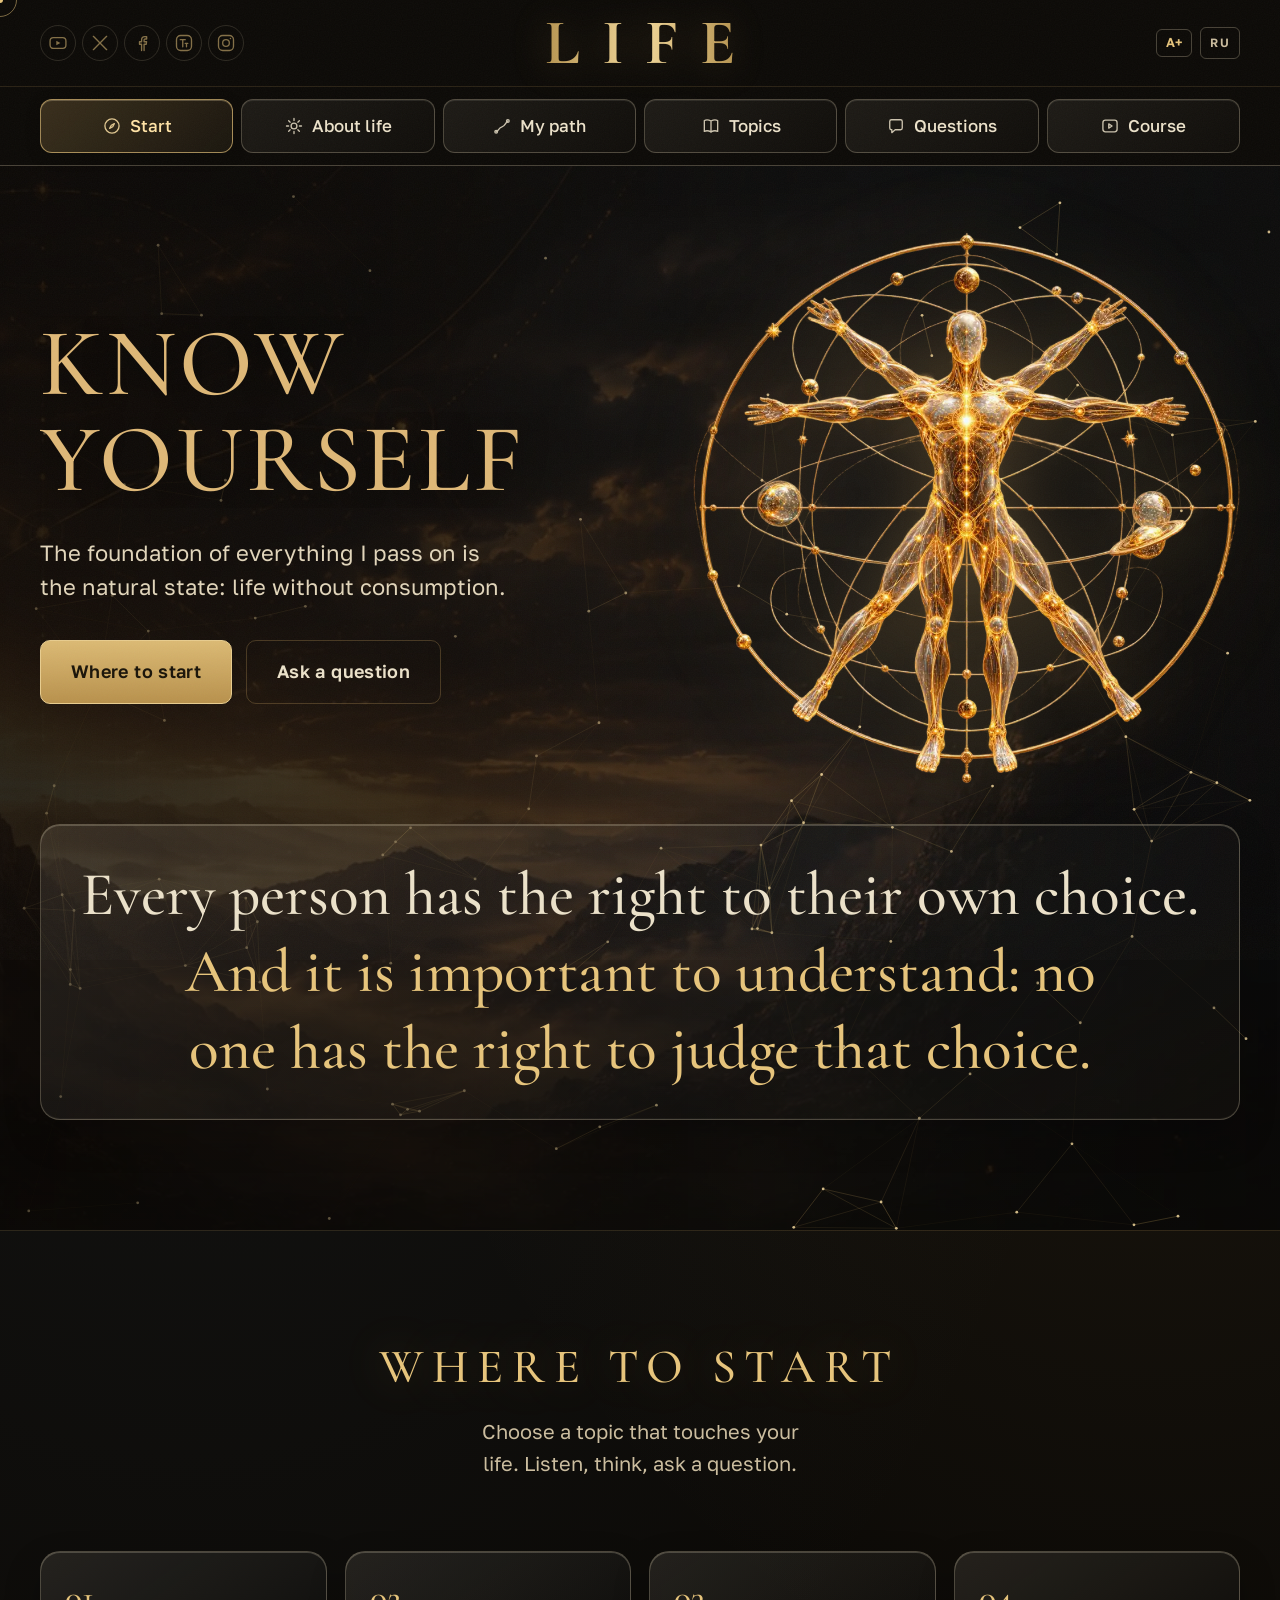
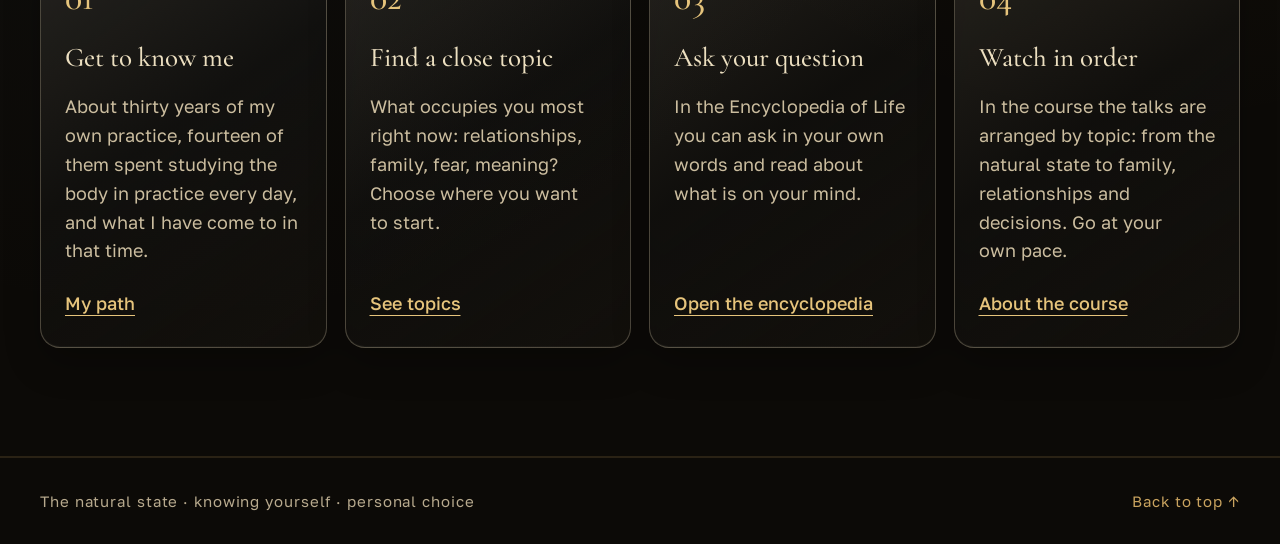
==== commit bcff9986: "Topics tab opens on the films; every tab opens from its start, linked sections clear the header Co-A" ====
--- a/en/index.html
+++ b/en/index.html
@@ -1,2 +1,2 @@
-<!DOCTYPE html><html lang="ru"><head><meta charSet="utf-8"/><meta name="viewport" content="width=device-width, initial-scale=1"/><link rel="preload" as="image" imageSrcSet="/media/20260905/vitruvian-lite-420.webp 420w, /media/20260905/vitruvian-lite-960.webp 960w" imageSizes="(max-width: 780px) 80vw, 560px" fetchPriority="high"/><link rel="stylesheet" href="/_next/static/css/index.DcrGv6u0.css" data-rsc-css-href="/_next/static/css/index.DcrGv6u0.css" data-precedence="vite-rsc/importer-resources"/><link rel="modulepreload" fetchPriority="low" href="/_next/static/chunks/index-BkPsZNeC.js"/><script src="/_next/static/chunks/rolldown-runtime-C60lm6uB.js" type="module" async=""></script><script src="/_next/static/chunks/framework-D_rUT4EX.js" type="module" async=""></script><script src="/_next/static/chunks/app-elements-H_Dr48wG.js" type="module" async=""></script><script src="/_next/static/chunks/hash-Cp347hhd.js" type="module" async=""></script><script src="/_next/static/chunks/record-uXSNv6cl.js" type="module" async=""></script><script src="/_next/static/chunks/app-rsc-cache-busting-chLoYslc.js" type="module" async=""></script><script src="/_next/static/chunks/app-rsc-render-mode-CvTCGruk.js" type="module" async=""></script><script src="/_next/static/chunks/headers-C_MtfdF4.js" type="module" async=""></script><script src="/_next/static/chunks/protocol-headers-B9-bVeat.js" type="module" async=""></script><script src="/_next/static/chunks/deployment-id-DFhHa9wO.js" type="module" async=""></script><script src="/_next/static/chunks/navigation-errors-D5LMQqDL.js" type="module" async=""></script><link rel="modulepreload" href="/_next/static/chunks/layout-segment-context-BbYs6OjK.js" crossorigin=""/><link rel="modulepreload" href="/_next/static/chunks/site-DeAKEyxX.js" crossorigin=""/><title>Know Yourself · The natural state</title><meta name="description" content="Vyacheslav Timoshenko: thirty years of practising the natural state. The body, habits, family and your own choice. The Encyclopedia of Life and the course."/><meta name="robots" content="index, follow"/><meta property="og:title" content="Know Yourself · The natural state"/><meta property="og:description" content="Vyacheslav Timoshenko: thirty years of practising the natural state. The body, habits, family and your own choice. The Encyclopedia of Life and the course."/><meta property="og:url" content="https://vyhod-iz-matricy.pages.dev/en/"/><meta property="og:site_name" content="Know Yourself"/><meta property="og:type" content="website"/><meta property="og:locale" content="en_US"/><meta property="og:image" content="https://vyhod-iz-matricy.pages.dev/og-1200x630.jpg"/><meta property="og:image:width" content="1200"/><meta property="og:image:height" content="630"/><meta property="og:image:alt" content="Know Yourself"/><meta name="twitter:card" content="summary_large_image"/><meta name="twitter:title" content="Know Yourself · The natural state"/><meta name="twitter:description" content="Vyacheslav Timoshenko: thirty years of practising the natural state. The body, habits, family and your own choice. The Encyclopedia of Life and the course."/><meta name="twitter:image" content="https://vyhod-iz-matricy.pages.dev/og-1200x630.jpg"/><link rel="icon" href="/favicon.svg" type="image/svg+xml"/><link rel="apple-touch-icon" href="/apple-touch-icon.png" type="image/png" sizes="180x180"/><link rel="manifest" href="/manifest.webmanifest"/><link rel="canonical" href="https://vyhod-iz-matricy.pages.dev/en/"/><link rel="alternate" hrefLang="ru" href="https://vyhod-iz-matricy.pages.dev"/><link rel="alternate" hrefLang="en" href="https://vyhod-iz-matricy.pages.dev/en/"/><meta name="theme-color" content="#0c0a07"/><script>Object.assign(((self[Symbol.for("vinext.navigationRuntime")]??={bootstrap:{routeManifest:null},functions:{}}).bootstrap.rsc??={rsc:[]}),{params:{},nav:{"pathname":"/en","searchParams":[]}})</script><link rel="modulepreload" href="/_next/static/chunks/index-BkPsZNeC.js" />
-</head><body><main lang="en"><div class="progress" aria-hidden="true"></div><div class="spotlight" aria-hidden="true"></div><div class="cursor-dot" aria-hidden="true"></div><div class="cursor-ring" aria-hidden="true"></div><script type="application/ld+json">{"@context":"https://schema.org","@type":"WebSite","name":"Vyacheslav Timoshenko","url":"https://vyhod-iz-matricy.pages.dev/en/","inLanguage":"en","author":{"@type":"Person","name":"Vyacheslav Timoshenko"},"description":"Vyacheslav Timoshenko: thirty years of practising the natural state. The body, habits, family and your own choice."}</script><nav class="nav-glass" aria-label="Navigation"><div class="nav shell"><ul class="social" aria-label="Follow us"><li><span class="social-soon" aria-label="YouTube, coming soon" title="YouTube · coming soon"><svg viewBox="0 0 24 24" width="20" height="20" fill="none" stroke="currentColor" stroke-width="1.6" stroke-linecap="round" stroke-linejoin="round" aria-hidden="true"><rect x="2.5" y="5.5" width="19" height="13" rx="4"></rect><path d="M10 9.2v5.6l4.8-2.8z" fill="currentColor" stroke="none"></path></svg></span></li><li><span class="social-soon" aria-label="X, coming soon" title="X · coming soon"><svg viewBox="0 0 24 24" width="20" height="20" fill="none" stroke="currentColor" stroke-width="1.6" stroke-linecap="round" stroke-linejoin="round" aria-hidden="true"><path d="M4 4l16 16M20 4 4 20"></path></svg></span></li><li><span class="social-soon" aria-label="Facebook, coming soon" title="Facebook · coming soon"><svg viewBox="0 0 24 24" width="20" height="20" fill="none" stroke="currentColor" stroke-width="1.6" stroke-linecap="round" stroke-linejoin="round" aria-hidden="true"><path d="M14.5 21v-7.5h2.6l.4-3h-3V8.7c0-.9.3-1.5 1.5-1.5h1.6V4.5c-.3 0-1.2-.1-2.3-.1-2.3 0-3.8 1.4-3.8 3.9v2.2H9v3h2.5V21"></path></svg></span></li><li><span class="social-soon" aria-label="Truth Social, coming soon" title="Truth Social · coming soon"><svg viewBox="0 0 24 24" width="20" height="20" fill="none" stroke="currentColor" stroke-width="1.6" stroke-linecap="round" stroke-linejoin="round" aria-hidden="true"><rect x="3" y="3" width="18" height="18" rx="5"></rect><path d="M7.5 8h6M10.5 8v8.5M13.5 12.5h3M15 12.5v4"></path></svg></span></li><li><span class="social-soon" aria-label="Instagram, coming soon" title="Instagram · coming soon"><svg viewBox="0 0 24 24" width="20" height="20" fill="none" stroke="currentColor" stroke-width="1.6" stroke-linecap="round" stroke-linejoin="round" aria-hidden="true"><rect x="3" y="3" width="18" height="18" rx="5"></rect><circle cx="12" cy="12" r="4"></circle><circle cx="17.3" cy="6.7" r=".9" fill="currentColor" stroke="none"></circle></svg></span></li></ul><a class="brand-word" href="#top">LIFE</a><div class="nav-tools"><button type="button" class="text-size" aria-pressed="false" title="Larger text" aria-label="Larger text">А+</button><a class="lang-switch" href="/" hrefLang="ru" title="Русская версия">RU</a></div></div></nav><nav class="section-tabs" aria-label="Site sections"><div class="section-tabs-inner shell"><a href="#top" class="active" aria-current="page"><svg class="tab-icon" viewBox="0 0 24 24" width="20" height="20" fill="none" stroke="currentColor" stroke-width="1.6" stroke-linecap="round" stroke-linejoin="round" aria-hidden="true"><circle cx="12" cy="12" r="8.5"></circle><path d="m14.8 9.2-1.9 3.7-3.7 1.9 1.9-3.7z"></path></svg><span>Start</span></a><a href="#vision" class=""><svg class="tab-icon" viewBox="0 0 24 24" width="20" height="20" fill="none" stroke="currentColor" stroke-width="1.6" stroke-linecap="round" stroke-linejoin="round" aria-hidden="true"><circle cx="12" cy="12" r="3.5"></circle><path d="M12 3v2.5M12 18.5V21M3 12h2.5M18.5 12H21M5.6 5.6l1.8 1.8M16.6 16.6l1.8 1.8M5.6 18.4l1.8-1.8M16.6 7.4l1.8-1.8"></path></svg><span>About life</span></a><a href="#road" class=""><svg class="tab-icon" viewBox="0 0 24 24" width="20" height="20" fill="none" stroke="currentColor" stroke-width="1.6" stroke-linecap="round" stroke-linejoin="round" aria-hidden="true"><path d="M5 19c3-1 3-5 7-6s4-5 7-7"></path><circle cx="5" cy="19" r="1.6"></circle><circle cx="19" cy="6" r="1.6"></circle></svg><span>My path</span></a><a href="#program" class=""><svg class="tab-icon" viewBox="0 0 24 24" width="20" height="20" fill="none" stroke="currentColor" stroke-width="1.6" stroke-linecap="round" stroke-linejoin="round" aria-hidden="true"><path d="M4 5.5C6 4.5 9 4.5 12 6c3-1.5 6-1.5 8-.5v13c-2-1-5-1-8 .5-3-1.5-6-1.5-8-.5zM12 6v13.5"></path></svg><span>Topics</span></a><a href="#encyclopedia" class=""><svg class="tab-icon" viewBox="0 0 24 24" width="20" height="20" fill="none" stroke="currentColor" stroke-width="1.6" stroke-linecap="round" stroke-linejoin="round" aria-hidden="true"><path d="M4.5 6.5a2 2 0 0 1 2-2h11a2 2 0 0 1 2 2v8a2 2 0 0 1-2 2H11l-4 3.5v-3.5h-.5a2 2 0 0 1-2-2z"></path></svg><span>Questions</span></a><a href="#buy" class=""><svg class="tab-icon" viewBox="0 0 24 24" width="20" height="20" fill="none" stroke="currentColor" stroke-width="1.6" stroke-linecap="round" stroke-linejoin="round" aria-hidden="true"><rect x="3.5" y="5" width="17" height="14" rx="3"></rect><path d="m10.5 9.5 4 2.5-4 2.5z"></path></svg><span>Course</span></a></div></nav><header class="hero" id="top" data-tab="start"><div class="hero-art" data-para="0.14" aria-hidden="true"></div><div class="hero-veil" aria-hidden="true"></div><canvas class="threads" aria-hidden="true"></canvas><div class="shell hero-grid"><div class="hero-copy-side reveal"><h1><span class="line"><span>Know</span></span><span class="line"><span>yourself</span></span></h1><p class="hero-lead">The foundation of everything I pass on is the natural state: life without consumption.</p><div class="hero-actions"><a class="button button-gold" href="#start">Where to start</a><a class="button button-line" href="https://t.me/nutrition_encyclopedia_bot" target="_blank" rel="noopener">Ask a question</a></div></div><figure class="emblem reveal" aria-hidden="true"><img src="/media/20260905/vitruvian-lite-960.webp" srcSet="/media/20260905/vitruvian-lite-420.webp 420w, /media/20260905/vitruvian-lite-960.webp 960w" sizes="(max-width: 780px) 80vw, 560px" alt="" width="960" height="978" fetchPriority="high" decoding="async"/></figure><aside class="hero-quote glass reveal"><p>Every person has the right to their own choice.<!-- --> <span class="quote-emphasis">And it is important to understand: no one has the right to judge that choice.</span></p></aside></div></header><section class="section" id="vision" aria-label="About a person and life" data-tab="life" hidden=""><div class="shell"><header class="section-head center reveal"><h2>Person. Experience. Life.</h2><p>Who are we? What does it mean to live in this body? These questions have occupied me for many years. Here I share my understanding.</p></header><aside class="pillar glass reveal reader-note" aria-label="If you are reading this"><h3>If you are reading this</h3><p>If you are here, something in your usual life already feels wrong. After a heavy meal you feel weighed down, you lack energy, the day does not start without coffee. These are the first signals. I do not persuade or rush anyone. Here is what I have come to myself, and how to live is up to you.</p></aside><div class="pillar-grid"><article class="pillar glass reveal"><h3>The natural state</h3><p>The foundation of everything I talk about. That is what I call life without food and <strong class="said">water</strong>. My understanding of the body, a person and spiritual growth grows out of it.</p></article><article class="pillar glass reveal"><h3>A person and the body</h3><p>I understand a person as a soul, as life itself. The body is the form in which we live here. It matters to me to learn what it can do and to treat it with care.</p></article><article class="pillar glass reveal"><h3>Thirty years of searching</h3><p>I have given about thirty years to this. For fourteen of them I studied my own body every day. Here I talk about what I have been through myself.</p></article><article class="pillar glass reveal"><h3>Step by step</h3><p>I want to pass on my experience in order, so that separate talks add up to understanding and you have time to think and ask questions.</p></article></div><p class="section-caption reveal"><a href="#author-position">How I understand life</a> · <a href="#road">My path</a></p></div></section><section class="section" id="start" aria-label="Where to start" data-tab="start"><div class="shell"><header class="section-head center reveal"><h2>Where to start</h2><p>Choose a topic that touches your life. Listen, think, ask a question.</p></header><ol class="start-grid"><li class="start-card glass reveal"><span class="step-number" aria-hidden="true">0<!-- -->1</span><h3>Get to know me</h3><p>About thirty years of my own practice, fourteen of them spent studying the body in practice every day, and what I have come to in that time.</p><a href="#road">My path</a></li><li class="start-card glass reveal"><span class="step-number" aria-hidden="true">0<!-- -->2</span><h3>Find a close topic</h3><p>What occupies you most right now: relationships, family, fear, meaning? Choose where you want to start.</p><a href="#program">See topics</a></li><li class="start-card glass reveal"><span class="step-number" aria-hidden="true">0<!-- -->3</span><h3>Ask your question</h3><p>In the Encyclopedia of Life you can ask in your own words and read about what is on your mind.</p><a href="https://t.me/nutrition_encyclopedia_bot" target="_blank" rel="noopener">Open the encyclopedia</a></li><li class="start-card glass reveal"><span class="step-number" aria-hidden="true">0<!-- -->4</span><h3>Watch in order</h3><p>In the course the talks are arranged by topic: from the natural state to family, relationships and decisions. Go at your own pace.</p><a href="#buy">About the course</a></li></ol></div></section><section class="section" id="encyclopedia" aria-label="Encyclopedia of Life" data-tab="questions" hidden=""><div class="shell"><div class="encyclopedia-card glass reveal"><div><p class="hero-kicker">Questions in Telegram</p><h2>Encyclopedia of Life</h2><p>About a person, the body, habits and choice. Read by topic or write what is on your mind. The bot answers in English and helps you find the answer in talks and texts.</p><p class="encyclopedia-facts">Topics are always free to read. Your first 10 questions in your own words are free.</p></div><a class="button button-gold" href="https://t.me/nutrition_encyclopedia_bot" target="_blank" rel="noopener">Ask in Telegram</a></div></div></section><section class="section" id="author-position" aria-label="How I understand life" data-tab="life" hidden=""><div class="shell"><header class="section-head center reveal"><h2>How I understand life</h2><p>I talk about what I have come to through years of my own search. Your choice stays with you.</p></header><div class="position-list reveal"><details class="position-item glass"><summary>A person and the body</summary><button type="button" class="listen" aria-pressed="false" aria-label="Listen in Vyacheslav&#x27;s voice"><svg viewBox="0 0 24 24" width="18" height="18" aria-hidden="true"><path d="M8 5.5v13l10.5-6.5z" fill="currentColor"></path></svg><span>Listen</span></button><p>For me a person is a soul, life itself. The body is the form through which we live our experience. That is why knowing yourself is linked both to your inner life and to how you treat your body.</p></details><details class="position-item glass"><summary>The natural state</summary><button type="button" class="listen" aria-pressed="false" aria-label="Listen in Vyacheslav&#x27;s voice"><svg viewBox="0 0 24 24" width="18" height="18" aria-hidden="true"><path d="M8 5.5v13l10.5-6.5z" fill="currentColor"></path></svg><span>Listen</span></button><p>I know and I say it plainly: a person does not need food. You can live on food, but you pay for it. The natural state is life without food and without <strong class="said">water</strong>. I connect it with spiritual growth.</p></details><details class="position-item glass"><summary>How long a person can live</summary><button type="button" class="listen" aria-pressed="false" aria-label="Listen in Vyacheslav&#x27;s voice"><svg viewBox="0 0 24 24" width="18" height="18" aria-hidden="true"><path d="M8 5.5v13l10.5-6.5z" fill="currentColor"></path></svg><span>Listen</span></button><p>I know a person can do far more than <strong class="said">we usually think</strong>. Living with consumption, a person can reach a hundred and fifty or two hundred years. Without consumption you can live three hundred, five hundred, a thousand years and depart on your own, when you decide.</p></details><details class="position-item glass"><summary>The capacity of the brain</summary><button type="button" class="listen" aria-pressed="false" aria-label="Listen in Vyacheslav&#x27;s voice"><svg viewBox="0 0 24 24" width="18" height="18" aria-hidden="true"><path d="M8 5.5v13l10.5-6.5z" fill="currentColor"></path></svg><span>Listen</span></button><p>Talking about what a person is capable of, I compared 1–2% with 5–7% and spoke about the full opening of the brain. This is how I show how much in us is still unopened.</p></details><details class="position-item glass"><summary>Spiritual growth</summary><button type="button" class="listen" aria-pressed="false" aria-label="Listen in Vyacheslav&#x27;s voice"><svg viewBox="0 0 24 24" width="18" height="18" aria-hidden="true"><path d="M8 5.5v13l10.5-6.5z" fill="currentColor"></path></svg><span>Listen</span></button><p>I connect a person&#x27;s growth with the soul and the Creator. For me it covers the whole of life: thoughts, actions, habits and how you treat people.</p></details><details class="position-item glass"><summary>The body as a conductor of light</summary><button type="button" class="listen" aria-pressed="false" aria-label="Listen in Vyacheslav&#x27;s voice"><svg viewBox="0 0 24 24" width="18" height="18" aria-hidden="true"><path d="M8 5.5v13l10.5-6.5z" fill="currentColor"></path></svg><span>Listen</span></button><p>When a person lives in the natural state, the body becomes a conductor of light and energy. The light of the Creator passes through it. Such a body easily draws energy, and with it everything needed in material life.</p></details></div></div></section><section class="section road-section" id="road" data-spotlight="1" aria-label="My path" data-tab="path" hidden=""><div class="shell"><header class="section-head reveal"><h2>My path</h2><p>Thirty years of my own practice, fourteen of them studying the body in practice every day. Here I tell you what I have come to and what I want to pass on.</p></header><figure class="portrait reveal"><img class="reveal-img" src="/media/20261009/portrait-810.webp" srcSet="/media/20261009/portrait-480.webp 480w, /media/20261009/portrait-810.webp 810w" sizes="(max-width: 780px) min(70vw, 340px), 360px" alt="Vyacheslav Timoshenko" width="810" height="1080" loading="lazy" decoding="async"/><figcaption><span>Vyacheslav Timoshenko</span>author of the project</figcaption></figure><ol class="timeline"><li class="timeline-point"><strong>30 years</strong><span>of my own practice</span></li><li class="timeline-point"><strong>14 years</strong><span>of studying the body every day</span></li><li class="timeline-point"><strong>Now</strong><span>gathering my experience piece by piece and passing it on</span></li></ol><div class="path-chapters"><article class="path-chapter glass reveal"><h3>Testing it on myself</h3><button type="button" class="listen" aria-pressed="false" aria-label="Listen in Vyacheslav&#x27;s voice"><svg viewBox="0 0 24 24" width="18" height="18" aria-hidden="true"><path d="M8 5.5v13l10.5-6.5z" fill="currentColor"></path></svg><span>Listen</span></button><p>I have given thirty years to my own practice. For fourteen of them I studied my body every day. At first it was my personal growth, and then it all turned into a personal study for humanity. It interested me so much that I began to study myself, so that later I could pass it on to people.</p></article><article class="path-chapter glass reveal"><h3>A person and the body</h3><button type="button" class="listen" aria-pressed="false" aria-label="Listen in Vyacheslav&#x27;s voice"><svg viewBox="0 0 24 24" width="18" height="18" aria-hidden="true"><path d="M8 5.5v13l10.5-6.5z" fill="currentColor"></path></svg><span>Listen</span></button><p>For me a person is more than a body. I understand a person as a soul, as life, and the body as the form in which we are here. My interest in knowing yourself and in the body&#x27;s capacities grew from this.</p></article><article class="path-chapter glass reveal"><h3>The natural state</h3><button type="button" class="listen" aria-pressed="false" aria-label="Listen in Vyacheslav&#x27;s voice"><svg viewBox="0 0 24 24" width="18" height="18" aria-hidden="true"><path d="M8 5.5v13l10.5-6.5z" fill="currentColor"></path></svg><span>Listen</span></button><p>That is what I call life without consuming food and water. I know and I say it plainly: a person does not need food. You can live on food, but you pay for it. For me this is linked to the body, habits and spiritual growth.</p></article><article class="path-chapter glass reveal"><h3>Passing on what I lived</h3><button type="button" class="listen" aria-pressed="false" aria-label="Listen in Vyacheslav&#x27;s voice"><svg viewBox="0 0 24 24" width="18" height="18" aria-hidden="true"><path d="M8 5.5v13l10.5-6.5z" fill="currentColor"></path></svg><span>Listen</span></button><p>At first this was not the goal. It was simply studying myself: to improve my shape, so that I had the energy to raise my daughter. Then it turned into serious work. Over the years many recordings have built up: talks, voice messages, texts and videos. Now I am gathering my experience piece by piece, by topic and in order, so you can start with a clear question, listen, think and gradually go deeper.</p></article></div><aside class="path-choice glass reveal" id="stop" aria-label="The right to your own choice"><h3>Your choice stays with you</h3><p>I do not put myself above anyone. There is no person who is higher or lower than another. We all have the same capacities and resources, laid down before we were born. Everyone has their own path and the right to choose how to live. I share what I have been through myself.</p><div class="path-links"><a href="https://t.me/nutrition_encyclopedia_bot" target="_blank" rel="noopener">Ask a question</a></div></aside></div></section><section class="section" id="pillars" aria-label="Four supports" data-tab="life" hidden=""><div class="shell"><header class="section-head center reveal"><h2>Four supports</h2><p>What I come back to in my decisions and actions.</p></header><div class="pillar-grid"><article class="pillar glass reveal"><h3>Notice yourself</h3><p>What do you choose yourself, and what do you do out of habit? Start with simple observations of your day.</p></article><article class="pillar glass reveal"><h3>Own your choice</h3><p>Every decision has consequences. It matters to me to understand where my actions lead.</p></article><article class="pillar glass reveal"><h3>Understand through experience</h3><p>I watched, tried, made mistakes and searched again. This is how my understanding of life gradually took shape.</p></article><article class="pillar glass reveal"><h3>Respect others</h3><p>You must not put yourself above another person. Everyone has their own path and the right to choose.</p></article></div></div></section><section class="section" id="clips" aria-label="Short films" data-tab="topics" hidden=""><div class="shell"><header class="section-head center reveal"><h2>Short films</h2><p>Short films with my words, in Russian. Tap to watch with sound.</p></header><ul class="clip-rail" aria-label="Short films"><li><button type="button" class="clip-card glass"><video class="clip-preview" src="/media/clips/clip-01-preview.mp4" poster="/media/clips/clip-01.webp" muted="" loop="" playsInline="" preload="none" aria-hidden="true"></video><span class="clip-title"><svg viewBox="0 0 24 24" width="16" height="16" aria-hidden="true"><path d="M8 5.5v13l10.5-6.5z" fill="currentColor"></path></svg>The strength of kindness</span></button></li><li><button type="button" class="clip-card glass"><video class="clip-preview" src="/media/clips/clip-02-preview.mp4" poster="/media/clips/clip-02.webp" muted="" loop="" playsInline="" preload="none" aria-hidden="true"></video><span class="clip-title"><svg viewBox="0 0 24 24" width="16" height="16" aria-hidden="true"><path d="M8 5.5v13l10.5-6.5z" fill="currentColor"></path></svg>Start your day</span></button></li><li><button type="button" class="clip-card glass"><video class="clip-preview" src="/media/clips/clip-03-preview.mp4" poster="/media/clips/clip-03.webp" muted="" loop="" playsInline="" preload="none" aria-hidden="true"></video><span class="clip-title"><svg viewBox="0 0 24 24" width="16" height="16" aria-hidden="true"><path d="M8 5.5v13l10.5-6.5z" fill="currentColor"></path></svg>Children see everything</span></button></li><li><button type="button" class="clip-card glass"><video class="clip-preview" src="/media/clips/clip-04-preview.mp4" poster="/media/clips/clip-04.webp" muted="" loop="" playsInline="" preload="none" aria-hidden="true"></video><span class="clip-title"><svg viewBox="0 0 24 24" width="16" height="16" aria-hidden="true"><path d="M8 5.5v13l10.5-6.5z" fill="currentColor"></path></svg>Overcome yourself</span></button></li><li><button type="button" class="clip-card glass"><video class="clip-preview" src="/media/clips/clip-05-preview.mp4" poster="/media/clips/clip-05.webp" muted="" loop="" playsInline="" preload="none" aria-hidden="true"></video><span class="clip-title"><svg viewBox="0 0 24 24" width="16" height="16" aria-hidden="true"><path d="M8 5.5v13l10.5-6.5z" fill="currentColor"></path></svg>The power of love</span></button></li><li><button type="button" class="clip-card glass"><video class="clip-preview" src="/media/clips/clip-06-preview.mp4" poster="/media/clips/clip-06.webp" muted="" loop="" playsInline="" preload="none" aria-hidden="true"></video><span class="clip-title"><svg viewBox="0 0 24 24" width="16" height="16" aria-hidden="true"><path d="M8 5.5v13l10.5-6.5z" fill="currentColor"></path></svg>The present</span></button></li><li><button type="button" class="clip-card glass"><video class="clip-preview" src="/media/clips/clip-07-preview.mp4" poster="/media/clips/clip-07.webp" muted="" loop="" playsInline="" preload="none" aria-hidden="true"></video><span class="clip-title"><svg viewBox="0 0 24 24" width="16" height="16" aria-hidden="true"><path d="M8 5.5v13l10.5-6.5z" fill="currentColor"></path></svg>Energy</span></button></li><li><button type="button" class="clip-card glass"><video class="clip-preview" src="/media/clips/clip-08-preview.mp4" poster="/media/clips/clip-08.webp" muted="" loop="" playsInline="" preload="none" aria-hidden="true"></video><span class="clip-title"><svg viewBox="0 0 24 24" width="16" height="16" aria-hidden="true"><path d="M8 5.5v13l10.5-6.5z" fill="currentColor"></path></svg>Native land</span></button></li><li><button type="button" class="clip-card glass"><video class="clip-preview" src="/media/clips/clip-09-preview.mp4" poster="/media/clips/clip-09.webp" muted="" loop="" playsInline="" preload="none" aria-hidden="true"></video><span class="clip-title"><svg viewBox="0 0 24 24" width="16" height="16" aria-hidden="true"><path d="M8 5.5v13l10.5-6.5z" fill="currentColor"></path></svg>Do not give up</span></button></li><li><button type="button" class="clip-card glass"><video class="clip-preview" src="/media/clips/clip-10-preview.mp4" poster="/media/clips/clip-10.webp" muted="" loop="" playsInline="" preload="none" aria-hidden="true"></video><span class="clip-title"><svg viewBox="0 0 24 24" width="16" height="16" aria-hidden="true"><path d="M8 5.5v13l10.5-6.5z" fill="currentColor"></path></svg>Obliged to become human</span></button></li></ul><dialog id="clip-dialog" class="clip-dialog"></dialog></div></section><section class="section" id="program" aria-label="Programme" data-tab="topics" hidden=""><div class="shell"><header class="section-head center reveal"><h2>What we talk about</h2><p>About what touches you every day. Choose what suits you now: watching, listening or reading.</p></header><div class="program-grid"><article class="program-card glass reveal" data-tilt="1"><img class="reveal-img" src="/media/20260915/prog-video-640.webp" alt="Talks" width="640" height="640" loading="lazy" decoding="async"/><div class="program-body"><h3>Talks</h3><p>About what moves us in everyday life: family, relationships, fear, money and meaning. Watch or listen. The talks are in Russian for now.</p></div></article><article class="program-card glass reveal" data-tilt="1"><img class="reveal-img" src="/media/20260915/prog-practice-640.webp" alt="Watching yourself" width="640" height="640" loading="lazy" decoding="async"/><div class="program-body"><h3>Watching yourself</h3><p>How do you make decisions? What repeats day after day? Notice it and come back to your questions.</p></div></article><article class="program-card glass reveal" data-tilt="1"><img class="reveal-img" src="/media/20260915/prog-live-640.webp" alt="Questions" width="640" height="640" loading="lazy" decoding="async"/><div class="program-body"><h3>Questions</h3><p>Something still unclear? Write about it to the Encyclopedia of Life. One question is enough to start.</p></div></article><article class="program-card glass reveal" data-tilt="1"><img class="reveal-img" src="/media/20260915/prog-community-640.webp" alt="Your own pace" width="640" height="640" loading="lazy" decoding="async"/><div class="program-body"><h3>Your own pace</h3><p>Read and listen without hurrying. You can come back to a talk that matters to you later.</p></div></article></div></div></section><section class="section" id="thoughts" aria-label="On the path and the body" data-tab="topics" hidden=""><div class="shell"><header class="section-head center reveal"><h2>On the path and the body</h2><p>Briefly about what I have learned on myself. Open what resonates.</p></header><div class="position-list reveal"><details class="position-item glass"><summary>Food as a dependency</summary><button type="button" class="listen" aria-pressed="false" aria-label="Listen in Vyacheslav&#x27;s voice"><svg viewBox="0 0 24 24" width="18" height="18" aria-hidden="true"><path d="M8 5.5v13l10.5-6.5z" fill="currentColor"></path></svg><span>Listen</span></button><p>I do not divide food into right and wrong. For me any food keeps a person dependent, only with different strength. Heavy food holds you the hardest, especially killed animals. It pins a person to the ground at once. That includes everything people call animal products: they even came up with a formula for it and hung a label on it. In fact it is dead flesh. We become what we eat. If we eat what is dead, we become dead ourselves. An animal gives milk only to its own young, just as a mother gives milk to her child. Next comes what is killed, boiled, fried, baked: grains, porridge, cooked vegetables. That is dead food too. Fruit holds you less, juice even less. After that comes the way out into the natural state. A person can eat, enjoy it and relieve stress with it. That is their right, and they must not be judged for it. But they pay for it.</p></details><details class="position-item glass"><summary>Why people say it does not suit them</summary><button type="button" class="listen" aria-pressed="false" aria-label="Listen in Vyacheslav&#x27;s voice"><svg viewBox="0 0 24 24" width="18" height="18" aria-hidden="true"><path d="M8 5.5v13l10.5-6.5z" fill="currentColor"></path></svg><span>Listen</span></button><p>When a person does not like something, the mind easily finds arguments against it. This is how the mind protects itself. More often these words hide an unwillingness to go through transformation: changes tied to the rebuilding of the body, working on yourself physically and psychologically, changes in appearance. Cold, weakness, breaking habits. It is hard, I know it from myself.</p></details><details class="position-item glass"><summary>Everyone at their own level</summary><button type="button" class="listen" aria-pressed="false" aria-label="Listen in Vyacheslav&#x27;s voice"><svg viewBox="0 0 24 24" width="18" height="18" aria-hidden="true"><path d="M8 5.5v13l10.5-6.5z" fill="currentColor"></path></svg><span>Listen</span></button><p>Some take short breaks from food, some have become vegetarian, some raw food eaters, some fruitarians. I once went through all these paths myself: vegetarianism, veganism, raw food, fruit only, juice only. I went up and down all these food chains many times. I do not judge anyone. Everyone stands on their own step and will move further in their own time, when they are ready.</p></details><details class="position-item glass"><summary>Practice matters more than theory</summary><button type="button" class="listen" aria-pressed="false" aria-label="Listen in Vyacheslav&#x27;s voice"><svg viewBox="0 0 24 24" width="18" height="18" aria-hidden="true"><path d="M8 5.5v13l10.5-6.5z" fill="currentColor"></path></svg><span>Listen</span></button><p>Practitioners change the world. Those who went through everything themselves rather than studied it from the side. I spent thirty years of my life on this, and for fourteen of them I studied my body every day. I came to the very edge of life and death. That is why I only speak about what I have tested myself.</p></details><details class="position-item glass"><summary>Why the beginning is hard</summary><button type="button" class="listen" aria-pressed="false" aria-label="Listen in Vyacheslav&#x27;s voice"><svg viewBox="0 0 24 24" width="18" height="18" aria-hidden="true"><path d="M8 5.5v13l10.5-6.5z" fill="currentColor"></path></svg><span>Listen</span></button><p>When you step onto the path of knowing yourself and enter the natural state, the people around you are used to seeing you differently. But changes start to happen in your face, in your body, in everything, and it frightens you too. Especially if you are an athlete: at the start of the natural state you will lose to any athlete. Physical results drop because the body is rebuilding. There can be weakness, sluggishness, a heavy head. Many tell themselves: better eat, sleep, and everything will be fine. That is a choice too. Those who have knowledge or support keep going. Today three kilometres, tomorrow four, then five. Slowly, but easier every day.</p></details><details class="position-item glass"><summary>Why nothing happens fast</summary><button type="button" class="listen" aria-pressed="false" aria-label="Listen in Vyacheslav&#x27;s voice"><svg viewBox="0 0 24 24" width="18" height="18" aria-hidden="true"><path d="M8 5.5v13l10.5-6.5z" fill="currentColor"></path></svg><span>Listen</span></button><p>The human body is part of nature, and nature is alive, nothing in it happens fast. A sapling does not become a big tree overnight. Hair and nails do not grow fast either: everything takes time. It is the same with the body in the natural state. In the first, second and third year changes keep coming. Many leave the path right here: they lack the patience to wait it out.</p></details><details class="position-item glass"><summary>How the body renews itself</summary><button type="button" class="listen" aria-pressed="false" aria-label="Listen in Vyacheslav&#x27;s voice"><svg viewBox="0 0 24 24" width="18" height="18" aria-hidden="true"><path d="M8 5.5v13l10.5-6.5z" fill="currentColor"></path></svg><span>Listen</span></button><p>When a person stops consuming, the body no longer spends its strength on taking food in and getting it out. All systems renew, cells are gradually replaced, and a new form of life builds up in the same body. The internal organs switch on fully. A person grows younger. People my age grow old, while I grow younger with the years.</p></details><details class="position-item glass"><summary>Possibilities without limit</summary><button type="button" class="listen" aria-pressed="false" aria-label="Listen in Vyacheslav&#x27;s voice"><svg viewBox="0 0 24 24" width="18" height="18" aria-hidden="true"><path d="M8 5.5v13l10.5-6.5z" fill="currentColor"></path></svg><span>Listen</span></button><p>Everything around us is built like a fractal. If you can walk a kilometre, you can walk ten. If you can walk ten, you can walk a hundred. If you can walk a hundred, you can walk a thousand. It is the same with running: if you can run ten kilometres, you can run twenty, fifty, a hundred, a thousand. A lot depends on training, but just as much on the state you do it in, with consumption or without it.</p></details><details class="position-item glass"><summary>What the body does at night</summary><button type="button" class="listen" aria-pressed="false" aria-label="Listen in Vyacheslav&#x27;s voice"><svg viewBox="0 0 24 24" width="18" height="18" aria-hidden="true"><path d="M8 5.5v13l10.5-6.5z" fill="currentColor"></path></svg><span>Listen</span></button><p>By evening the body, loaded with food all day, switches off. It needs sleep, because at night it sorts out everything a person has thrown into it. That is why late in the evening there is almost nobody outside. At that time I go for a calm run.</p></details><details class="position-item glass"><summary>How food leaves the body</summary><button type="button" class="listen" aria-pressed="false" aria-label="Listen in Vyacheslav&#x27;s voice"><svg viewBox="0 0 24 24" width="18" height="18" aria-hidden="true"><path d="M8 5.5v13l10.5-6.5z" fill="currentColor"></path></svg><span>Listen</span></button><p>Fruit passes easily. Meat, fried potatoes, pasta, chocolate and all this rubbish take months to leave. So for those who still stay in consumption and do not go further, out of fear or by their own choice, I recommend eating only fruit, moving more and eating no more than once or twice a day.</p></details><details class="position-item glass"><summary>Why teeth decay</summary><button type="button" class="listen" aria-pressed="false" aria-label="Listen in Vyacheslav&#x27;s voice"><svg viewBox="0 0 24 24" width="18" height="18" aria-hidden="true"><path d="M8 5.5v13l10.5-6.5z" fill="currentColor"></path></svg><span>Listen</span></button><p>I tested on myself what makes teeth decay. Teeth decay most of all from any food cooked on fire. Dairy, cheese, eggs, fish and meat belong here too.</p></details><details class="position-item glass"><summary>Tomatoes</summary><button type="button" class="listen" aria-pressed="false" aria-label="Listen in Vyacheslav&#x27;s voice"><svg viewBox="0 0 24 24" width="18" height="18" aria-hidden="true"><path d="M8 5.5v13l10.5-6.5z" fill="currentColor"></path></svg><span>Listen</span></button><p>If you still eat fruit and vegetables, take a closer look at tomatoes. They have less sugar than fruit, and they carry the red colour that matters for the body. Eat them as they are, without salt and pepper.</p></details></div><p class="section-caption reveal">Want to ask in your own words?<!-- --> <a href="https://t.me/nutrition_encyclopedia_bot" target="_blank" rel="noopener">Encyclopedia of Life</a></p></div></section><section class="section" id="directions" aria-label="Directions" data-tab="topics" hidden=""><div class="shell"><header class="section-head center reveal"><h2>Directions</h2><p>You can begin with talks about everyday life. Come back to the deeper questions when you feel drawn to them.</p></header><div class="direction-grid"><article class="direction glass reveal direction-current"><p class="direction-status">First direction · for those starting out</p><h3>The natural state</h3><p>The natural state and everything that grows from it: the body, the path of life, family, relationships and decisions. A good place to begin.</p><a class="direction-link" href="#buy">About the course<!-- --> <span aria-hidden="true">→</span></a></article><article class="direction glass reveal"><p class="direction-status">Second direction · going deeper</p><h3>Conscious transformation</h3><p>About habits, discipline and responsibility for your own decisions. About noticing yourself and changing what you no longer want to live with.</p></article><article class="direction glass reveal"><p class="direction-status">In preparation</p><h3>Full opening</h3><p>My knowledge of human capacity, the body and spiritual growth. There is no limit to human capacity: not physically, not psychologically, not in creativity. Everything depends on your intention, your readiness to work on yourself and where you direct your attention.</p></article></div></div></section><section class="section" id="buy" aria-label="Course" data-tab="course" hidden=""><div class="shell"><header class="section-head center reveal"><h2>Course</h2></header><div class="buy-card glass reveal"><p class="buy-lead">It starts with the natural state of the body, then meaning, family, relationships, fear and money. Short lessons to watch on a phone or computer, without hurrying. The lessons are in Russian for now.</p><ol class="buy-modules"><li>The natural state<small>life without consumption, the body, cleansing, cold</small></li><li>Body and movement<small>running barefoot, cold, challenges</small></li><li>Meeting yourself<small>my story and the first questions about yourself</small></li><li>Meaning and gratitude<small>the strength of the heart, kindness, what it means to be happy</small></li><li>Family and legacy<small>children and grandchildren, a father&#x27;s school, what we leave behind</small></li><li>Relationships<small>man and woman, love and expectations, betrayal</small></li><li>Fear and decisions<small>how to let go of fear and decide</small></li><li>Money and abundance<small>how to relate to money and wealth</small></li></ol><p class="buy-facts">78 lessons: 74 videos and 4 texts · about 6 hours · in Russian</p><a class="button button-gold button-buy" href="https://t.me/The_Path_of_the_Heart_bot" target="_blank" rel="noopener">Buy the course</a><p class="buy-hint">The course bot opens in Telegram.</p><p class="buy-note">You can stop at a thought that matters to you, come back to a lesson and watch it again.</p></div></div></section><section class="section" id="system" aria-label="How the system works" data-tab="course" hidden=""><div class="shell"><header class="section-head center reveal"><h2>How the system works</h2><p>I am a practitioner, but practice alone is not enough. We need a system where everything is laid out in order: where to start, what to do next, what will happen. We are building it from my talks, recordings and experience, step by step.</p></header><ol class="start-grid"><li class="start-card glass reveal"><span class="step-number" aria-hidden="true">0<!-- -->1</span><h3>Getting to know it</h3><p>You read, watch and ask questions in the Encyclopedia of Life. You test yourself without hurrying.</p></li><li class="start-card glass reveal"><span class="step-number" aria-hidden="true">0<!-- -->2</span><h3>The course</h3><p>Talks in order, by topic. You can come back to what touched you.</p></li><li class="start-card glass reveal"><span class="step-number" aria-hidden="true">0<!-- -->3</span><h3>The space</h3><p>A place you can come to for practice and touch the natural state yourself. The time, place and terms will be announced separately.</p></li></ol></div></section><section class="section final" id="project" data-spotlight="1" aria-label="Final" data-tab="course" hidden=""><img class="final-art" data-para="0.12" data-para-self="1" src="/media/20260915/final-trail-1536.webp" alt="" aria-hidden="true" width="1536" height="1024" loading="lazy" decoding="async"/><div class="final-veil" aria-hidden="true"></div><canvas class="threads" aria-hidden="true"></canvas><div class="shell"><h2 class="reveal"><span class="line"><span>Your main path</span></span><span class="line"><span>begins within.</span></span></h2><a class="button button-line reveal" href="https://t.me/nutrition_encyclopedia_bot" target="_blank" rel="noopener">Ask a question</a></div></section><footer class="footer"><div class="shell footer-row"><span>The natural state · knowing yourself · personal choice</span><a href="#top">Back to top ↑</a></div></footer></main><script type="module" src="/_next/static/chunks/index-BkPsZNeC.js" id="_R_" async=""></script><script>((self[Symbol.for("vinext.navigationRuntime")]??={bootstrap:{routeManifest:null},functions:{}}).bootstrap.rsc??={rsc:[]}).rsc.push("0:{\"page:/en\":\"$L1\",\"layout:/\":\"$L2\",\"route:/en\":\"$L3\",\"__route\":\"route:/en\",\"__interceptionContext\":null,\"__layoutIds\":[\"layout:/\"],\"__rootLayout\":\"/\",\"__bfcacheSegmentIdentities\":{\"layout:/\":\"[\\\"layout\\\",\\\"layout:/\\\",\\\"root-boundary:/\\\",\\\"\\\"]\",\"page:/en\":\"[\\\"page\\\",\\\"page:/en\\\",\\\"root-boundary:/\\\",\\\"[\\\\\\\"en\\\\\\\"]\\\"]\"},\"__srcPage\":[\"en\",\"page\"],\"__layoutFlags\":{\"layout:/\":\"s\"},\"__artifactCompatibility\":{\"schemaVersion\":1,\"graphVersion\":\"app-route-graph:45c790183ba88330\",\"deploymentVersion\":\"2f73cd0e-c213-44bd-a152-99a40e1b0dc8\",\"appElementsSchemaVersion\":1,\"rscPayloadSchemaVersion\":1,\"rootBoundaryId\":\"/\",\"renderEpoch\":null},\"__dynamicStaleTime\":0}\n")</script><script>((self[Symbol.for("vinext.navigationRuntime")]??={bootstrap:{routeManifest:null},functions:{}}).bootstrap.rsc??={rsc:[]}).rsc.push("4:I[\"88664c582e82\",[],\"Children\",1]\n")</script><script>((self[Symbol.for("vinext.navigationRuntime")]??={bootstrap:{routeManifest:null},functions:{}}).bootstrap.rsc??={rsc:[]}).rsc.push("5:I[\"89e04654e283\",[],\"GlobalErrorBoundary\",1]\n")</script><script>((self[Symbol.for("vinext.navigationRuntime")]??={bootstrap:{routeManifest:null},functions:{}}).bootstrap.rsc??={rsc:[]}).rsc.push("6:I[\"516dba86d6f6\",[],\"default\",1]\n")</script><script>((self[Symbol.for("vinext.navigationRuntime")]??={bootstrap:{routeManifest:null},functions:{}}).bootstrap.rsc??={rsc:[]}).rsc.push("7:I[\"89e04654e283\",[],\"ErrorBoundary\",1]\n")</script><script>((self[Symbol.for("vinext.navigationRuntime")]??={bootstrap:{routeManifest:null},functions:{}}).bootstrap.rsc??={rsc:[]}).rsc.push("8:I[\"4c81dbf4bedb\",[],\"LayoutSegmentProvider\",1]\n")</script><script>((self[Symbol.for("vinext.navigationRuntime")]??={bootstrap:{routeManifest:null},functions:{}}).bootstrap.rsc??={rsc:[]}).rsc.push("9:I[\"88664c582e82\",[],\"Slot\",1]\n")</script><script>((self[Symbol.for("vinext.navigationRuntime")]??={bootstrap:{routeManifest:null},functions:{}}).bootstrap.rsc??={rsc:[]}).rsc.push("a:I[\"89e04654e283\",[],\"NotFoundBoundary\",1]\n")</script><script>((self[Symbol.for("vinext.navigationRuntime")]??={bootstrap:{routeManifest:null},functions:{}}).bootstrap.rsc??={rsc:[]}).rsc.push("b:I[\"c2747888630f\",[],\"default\",1]\n")</script><script>((self[Symbol.for("vinext.navigationRuntime")]??={bootstrap:{routeManifest:null},functions:{}}).bootstrap.rsc??={rsc:[]}).rsc.push(":HL[\"/_next/static/css/index.DcrGv6u0.css\",\"style\"     ]\n")</script><script>((self[Symbol.for("vinext.navigationRuntime")]??={bootstrap:{routeManifest:null},functions:{}}).bootstrap.rsc??={rsc:[]}).rsc.push("2:[[[\"$\",\"link\",\"css:/_next/static/css/index.DcrGv6u0.css\",{\"rel\":\"stylesheet\",\"precedence\":\"vite-rsc/importer-resources\",\"href\":\"/_next/static/css/index.DcrGv6u0.css\",\"data-rsc-css-href\":\"/_next/static/css/index.DcrGv6u0.css\"}],\"$undefined\"],[\"$\",\"html\",null,{\"lang\":\"ru\",\"children\":[\"$\",\"body\",null,{\"children\":[\"$\",\"$L4\",null,{}]}]}]]\n")</script><script>((self[Symbol.for("vinext.navigationRuntime")]??={bootstrap:{routeManifest:null},functions:{}}).bootstrap.rsc??={rsc:[]}).rsc.push("3:[[[\"$\",\"meta\",null,{\"charSet\":\"utf-8\"}],[[\"$\",\"title\",\"0\",{\"children\":\"Know Yourself · The natural state\"}],[\"$\",\"meta\",\"1\",{\"name\":\"description\",\"content\":\"Vyacheslav Timoshenko: thirty years of practising the natural state. The body, habits, family and your own choice. The Encyclopedia of Life and the course.\"}],[\"$\",\"meta\",\"2\",{\"name\":\"robots\",\"content\":\"index, follow\"}],[\"$\",\"meta\",\"3\",{\"property\":\"og:title\",\"content\":\"Know Yourself · The natural state\"}],[\"$\",\"meta\",\"4\",{\"property\":\"og:description\",\"content\":\"Vyacheslav Timoshenko: thirty years of practising the natural state. The body, habits, family and your own choice. The Encyclopedia of Life and the course.\"}],[\"$\",\"meta\",\"5\",{\"property\":\"og:url\",\"content\":\"https://vyhod-iz-matricy.pages.dev/en/\"}],[\"$\",\"meta\",\"6\",{\"property\":\"og:site_name\",\"content\":\"Know Yourself\"}],[\"$\",\"meta\",\"7\",{\"property\":\"og:type\",\"content\":\"website\"}],[\"$\",\"meta\",\"8\",{\"property\":\"og:locale\",\"content\":\"en_US\"}],[\"$\",\"meta\",\"9\",{\"property\":\"og:image\",\"content\":\"https://vyhod-iz-matricy.pages.dev/og-1200x630.jpg\"}],[\"$\",\"meta\",\"10\",{\"property\":\"og:image:width\",\"content\":\"1200\"}],[\"$\",\"meta\",\"11\",{\"property\":\"og:image:height\",\"content\":\"630\"}],[\"$\",\"meta\",\"12\",{\"property\":\"og:image:alt\",\"content\":\"Know Yourself\"}],[\"$\",\"meta\",\"13\",{\"name\":\"twitter:card\",\"content\":\"summary_large_image\"}],[\"$\",\"meta\",\"14\",{\"name\":\"twitter:title\",\"content\":\"Know Yourself · The natural state\"}],[\"$\",\"meta\",\"15\",{\"name\":\"twitter:description\",\"content\":\"Vyacheslav Timoshenko: thirty years of practising the natural state. The body, habits, family and your own choice. The Encyclopedia of Life and the course.\"}],[\"$\",\"meta\",\"16\",{\"name\":\"twitter:image\",\"content\":\"https://vyhod-iz-matricy.pages.dev/og-1200x630.jpg\"}],[\"$\",\"link\",\"17\",{\"data-vinext-streamed-icon\":\"$undefined\",\"rel\":\"icon\",\"href\":\"/favicon.svg\",\"type\":\"image/svg+xml\",\"sizes\":\"$undefined\",\"color\":\"$undefined\",\"media\":\"$undefined\",\"fetchPriority\":\"$undefined\"}],[\"$\",\"link\",\"18\",{\"data-vinext-streamed-icon\":\"$undefined\",\"rel\":\"apple-touch-icon\",\"href\":\"/apple-touch-icon.png\",\"type\":\"image/png\",\"sizes\":\"180x180\",\"color\":\"$undefined\",\"media\":\"$undefined\",\"fetchPriority\":\"$undefined\"}],[\"$\",\"link\",\"19\",{\"rel\":\"manifest\",\"href\":\"/manifest.webmanifest\"}],[\"$\",\"link\",\"20\",{\"rel\":\"canonical\",\"href\":\"https://vyhod-iz-matricy.pages.dev/en/\"}],[\"$\",\"link\",\"21\",{\"rel\":\"alternate\",\"hrefLang\":\"ru\",\"href\":\"https://vyhod-iz-matricy.pages.dev\"}],[\"$\",\"link\",\"22\",{\"rel\":\"alternate\",\"hrefLang\":\"en\",\"href\":\"https://vyhod-iz-matricy.pages.dev/en/\"}]],[[\"$\",\"meta\",\"0\",{\"name\":\"viewport\",\"content\":\"width=device-width, initial-scale=1\"}],[\"$\",\"meta\",\"1\",{\"name\":\"theme-color\",\"content\":\"#0c0a07\"}]]],[\"$\",\"$L5\",null,{\"fallback\":\"$6\",\"children\":[\"$\",\"$L7\",null,{\"fallback\":\"$6\",\"children\":[\"$\",\"$L8\",null,{\"providerId\":\"layout:/\",\"segmentMap\":{\"children\":[\"en\"]},\"children\":[\"$\",\"$L9\",null,{\"id\":\"layout:/\",\"parallelSlots\":\"$undefined\",\"children\":[\"$\",\"$La\",null,{\"resetKey\":\"en\",\"fallback\":[\"$\",\"main\",null,{\"style\":{\"minHeight\":\"100svh\",\"display\":\"grid\",\"placeItems\":\"center\",\"background\":\"#f4efe4\",\"color\":\"#211c14\",\"textAlign\":\"center\",\"padding\":\"24px\"},\"children\":[\"$\",\"div\",null,{\"children\":[[\"$\",\"p\",null,{\"style\":{\"color\":\"#a8482a\",\"fontSize\":\"10px\",\"fontWeight\":600,\"letterSpacing\":\".16em\",\"textTransform\":\"uppercase\",\"margin\":0},\"children\":\"Страница не найдена\"}],[\"$\",\"h1\",null,{\"style\":{\"fontFamily\":\"Prata, Georgia, 'Times New Roman', serif\",\"fontWeight\":400,\"fontSize\":\"clamp(40px, 8vw, 84px)\",\"letterSpacing\":\"-.02em\",\"margin\":\"22px 0 0\",\"lineHeight\":1.05},\"children\":\"Здесь дороги нет.\"}],[\"$\",\"p\",null,{\"style\":{\"color\":\"#5f5847\",\"margin\":\"26px auto 0\",\"maxWidth\":\"380px\",\"lineHeight\":1.6},\"children\":\"Такой страницы на сайте нет. Вернитесь на дорогу и продолжите оттуда.\"}],[\"$\",\"$Lb\",null,{\"href\":\"/\",\"style\":{\"display\":\"inline-flex\",\"alignItems\":\"center\",\"gap\":\"20px\",\"marginTop\":\"34px\",\"padding\":\"15px 20px\",\"background\":\"#211c14\",\"color\":\"#f4efe4\",\"fontSize\":\"10px\",\"fontWeight\":600,\"letterSpacing\":\".14em\",\"textTransform\":\"uppercase\",\"textDecoration\":\"none\"},\"children\":[\"На дорогу \",[\"$\",\"i\",null,{\"style\":{\"fontSize\":\"16px\",\"fontStyle\":\"normal\"},\"children\":\"←\"}]]}]]}]}],\"children\":[\"$\",\"$La\",null,{\"resetKey\":\"[\\\"en\\\"]\",\"fallback\":[\"$\",\"main\",null,{\"style\":{\"minHeight\":\"100svh\",\"display\":\"grid\",\"placeItems\":\"center\",\"background\":\"#f4efe4\",\"color\":\"#211c14\",\"textAlign\":\"center\",\"padding\":\"24px\"},\"children\":[\"$\",\"div\",null,{\"children\":[[\"$\",\"p\",null,{\"style\":{\"color\":\"#a8482a\",\"fontSize\":\"10px\",\"fontWeight\":600,\"letterSpacing\":\".16em\",\"textTransform\":\"uppercase\",\"margin\":0},\"children\":\"Страница не найдена\"}],\"$Lc\",\"$Ld\",\"$Le\"]}]}],\"children\":\"$Lf\"}]}]}]}]}]}],null,null]\n")</script><script>((self[Symbol.for("vinext.navigationRuntime")]??={bootstrap:{routeManifest:null},functions:{}}).bootstrap.rsc??={rsc:[]}).rsc.push("10:I[\"b5e1778f2eff\",[],\"AppRouterScrollTarget\",1]\n")</script><script>((self[Symbol.for("vinext.navigationRuntime")]??={bootstrap:{routeManifest:null},functions:{}}).bootstrap.rsc??={rsc:[]}).rsc.push("11:I[\"89e04654e283\",[],\"RedirectBoundary\",1]\n")</script><script>((self[Symbol.for("vinext.navigationRuntime")]??={bootstrap:{routeManifest:null},functions:{}}).bootstrap.rsc??={rsc:[]}).rsc.push("c:[\"$\",\"h1\",null,{\"style\":{\"fontFamily\":\"Prata, Georgia, 'Times New Roman', serif\",\"fontWeight\":400,\"fontSize\":\"clamp(40px, 8vw, 84px)\",\"letterSpacing\":\"-.02em\",\"margin\":\"22px 0 0\",\"lineHeight\":1.05},\"children\":\"Здесь дороги нет.\"}]\n")</script><script>((self[Symbol.for("vinext.navigationRuntime")]??={bootstrap:{routeManifest:null},functions:{}}).bootstrap.rsc??={rsc:[]}).rsc.push("d:[\"$\",\"p\",null,{\"style\":{\"color\":\"#5f5847\",\"margin\":\"26px auto 0\",\"maxWidth\":\"380px\",\"lineHeight\":1.6},\"children\":\"Такой страницы на сайте нет. Вернитесь на дорогу и продолжите оттуда.\"}]\n")</script><script>((self[Symbol.for("vinext.navigationRuntime")]??={bootstrap:{routeManifest:null},functions:{}}).bootstrap.rsc??={rsc:[]}).rsc.push("e:[\"$\",\"$Lb\",null,{\"href\":\"/\",\"style\":{\"display\":\"inline-flex\",\"alignItems\":\"center\",\"gap\":\"20px\",\"marginTop\":\"34px\",\"padding\":\"15px 20px\",\"background\":\"#211c14\",\"color\":\"#f4efe4\",\"fontSize\":\"10px\",\"fontWeight\":600,\"letterSpacing\":\".14em\",\"textTransform\":\"uppercase\",\"textDecoration\":\"none\"},\"children\":[\"На дорогу \",[\"$\",\"i\",null,{\"style\":{\"fontSize\":\"16px\",\"fontStyle\":\"normal\"},\"children\":\"←\"}]]}]\n")</script><script>((self[Symbol.for("vinext.navigationRuntime")]??={bootstrap:{routeManifest:null},functions:{}}).bootstrap.rsc??={rsc:[]}).rsc.push("f:[\"$\",\"$L10\",null,{\"children\":[\"$\",\"$L11\",null,{\"children\":[[\"$\",\"$L8\",null,{\"providerId\":\"page:/en\",\"segmentMap\":{\"children\":[\"__PAGE__\"]},\"children\":[\"$\",\"$L9\",null,{\"id\":\"page:/en\"}]}],null]}]}]\n")</script><script>((self[Symbol.for("vinext.navigationRuntime")]??={bootstrap:{routeManifest:null},functions:{}}).bootstrap.rsc??={rsc:[]}).rsc.push("12:I[\"b85b39017127\",[],\"Site\",1]\n")</script><script>((self[Symbol.for("vinext.navigationRuntime")]??={bootstrap:{routeManifest:null},functions:{}}).bootstrap.rsc??={rsc:[]}).rsc.push("1:[\"$\",\"$L12\",null,{\"c\":{\"lang\":\"en\",\"home\":\"/en/\",\"other\":{\"href\":\"/\",\"label\":\"RU\",\"title\":\"Русская версия\"},\"encyclopediaHref\":\"https://t.me/nutrition_encyclopedia_bot\",\"buyHref\":\"https://t.me/The_Path_of_the_Heart_bot\",\"price\":\"\",\"wordmark\":\"LIFE\",\"social\":{\"label\":\"Follow us\",\"soon\":\"coming soon\",\"items\":[{\"id\":\"youtube\",\"name\":\"YouTube\",\"href\":\"\"},{\"id\":\"x\",\"name\":\"X\",\"href\":\"\"},{\"id\":\"facebook\",\"name\":\"Facebook\",\"href\":\"\"},{\"id\":\"truth\",\"name\":\"Truth Social\",\"href\":\"\"},{\"id\":\"instagram\",\"name\":\"Instagram\",\"href\":\"\"}]},\"nav\":\"Navigation\",\"sections\":\"Site sections\",\"tabs\":{\"start\":\"Start\",\"life\":\"About life\",\"path\":\"My path\",\"topics\":\"Topics\",\"questions\":\"Questions\",\"course\":\"Course\"},\"voice\":{\"on\":true,\"dir\":\"/media/voice/en\",\"play\":\"Listen\",\"pause\":\"Pause\",\"label\":\"Listen in Vyacheslav's voice\"},\"text\":{\"larger\":\"Larger text\",\"normal\":\"Normal text\"},\"clips\":{\"label\":\"Short films\",\"title\":\"Short films\",\"lead\":\"Short films with my words, in Russian. Tap to watch with sound.\",\"close\":\"Close\",\"items\":[\"The strength of kindness\",\"Start your day\",\"Children see everything\",\"Overcome yourself\",\"The power of love\",\"The present\",\"Energy\",\"Native land\",\"Do not give up\",\"Obliged to become human\"]},\"ld\":{\"name\":\"Vyacheslav Timoshenko\",\"description\":\"Vyacheslav Timoshenko: thirty years of practising the natural state. The body, habits, family and your own choice.\"},\"hero\":{\"lines\":[\"Know\",\"yourself\"],\"lead\":\"The foundation of everything I pass on is the natural state: life without consumption.\",\"start\":\"Where to start\",\"ask\":\"Ask a question\",\"quote\":[\"Every person has the right to their own choice.\",\"And it is important to understand: no one has the right to judge that choice.\"]},\"vision\":{\"label\":\"About a person and life\",\"title\":\"Person. Experience. Life.\",\"lead\":\"Who are we? What does it mean to live in this body? These questions have occupied me for many years. Here I share my understanding.\",\"reader\":[\"If you are reading this\",\"If you are here, something in your usual life already feels wrong. After a heavy meal you feel weighed down, you lack energy, the day does not start without coffee. These are the first signals. I do not persuade or rush anyone. Here is what I have come to myself, and how to live is up to you.\"],\"foundations\":[[\"The natural state\",\"The foundation of everything I talk about. That is what I call life without food and **water**. My understanding of the body, a person and spiritual growth grows out of it.\"],[\"A person and the body\",\"I understand a person as a soul, as life itself. The body is the form in which we live here. It matters to me to learn what it can do and to treat it with care.\"],[\"Thirty years of searching\",\"I have given about thirty years to this. For fourteen of them I studied my own body every day. Here I talk about what I have been through myself.\"],[\"Step by step\",\"I want to pass on my experience in order, so that separate talks add up to understanding and you have time to think and ask questions.\"]],\"links\":[\"How I understand life\",\"My path\"]},\"start\":{\"label\":\"Where to start\",\"title\":\"Where to start\",\"lead\":\"Choose a topic that touches your life. Listen, think, ask a question.\",\"steps\":[{\"title\":\"Get to know me\",\"text\":\"About thirty years of my own practice, fourteen of them spent studying the body in practice every day, and what I have come to in that time.\",\"href\":\"#road\",\"label\":\"My path\"},{\"title\":\"Find a close topic\",\"text\":\"What occupies you most right now: relationships, family, fear, meaning? Choose where you want to start.\",\"href\":\"#program\",\"label\":\"See topics\"},{\"title\":\"Ask your question\",\"text\":\"In the Encyclopedia of Life you can ask in your own words and read about what is on your mind.\",\"href\":\"https://t.me/nutrition_encyclopedia_bot\",\"label\":\"Open the encyclopedia\"},{\"title\":\"Watch in order\",\"text\":\"In the course the talks are arranged by topic: from the natural state to family, relationships and decisions. Go at your own pace.\",\"href\":\"#buy\",\"label\":\"About the course\"}]},\"encyclopedia\":{\"label\":\"Encyclopedia of Life\",\"kicker\":\"Questions in Telegram\",\"title\":\"Encyclopedia of Life\",\"text\":\"About a person, the body, habits and choice. Read by topic or write what is on your mind. The bot answers in English and helps you find the answer in talks and texts.\",\"facts\":\"Topics are always free to read. Your first 10 questions in your own words are free.\",\"button\":\"Ask in Telegram\"},\"position\":{\"label\":\"How I understand life\",\"title\":\"How I understand life\",\"lead\":\"I talk about what I have come to through years of my own search. Your choice stays with you.\",\"items\":[[\"A person and the body\",\"For me a person is a soul, life itself. The body is the form through which we live our experience. That is why knowing yourself is linked both to your inner life and to how you treat your body.\"],[\"The natural state\",\"I know and I say it plainly: a person does not need food. You can live on food, but you pay for it. The natural state is life without food and without **water**. I connect it with spiritual growth.\"],[\"How long a person can live\",\"I know a person can do far more than **we usually think**. Living with consumption, a person can reach a hundred and fifty or two hundred years. Without consumption you can live three hundred, five hundred, a thousand years and depart on your own, when you decide.\"],[\"The capacity of the brain\",\"Talking about what a person is capable of, I compared 1–2% with 5–7% and spoke about the full opening of the brain. This is how I show how much in us is still unopened.\"],[\"Spiritual growth\",\"I connect a person's growth with the soul and the Creator. For me it covers the whole of life: thoughts, actions, habits and how you treat people.\"],[\"The body as a conductor of light\",\"When a person lives in the natural state, the body becomes a conductor of light and energy. The light of the Creator passes through it. Such a body easily draws energy, and with it everything needed in material life.\"]]},\"road\":{\"label\":\"My path\",\"title\":\"My path\",\"lead\":\"Thirty years of my own practice, fourteen of them studying the body in practice every day. Here I tell you what I have come to and what I want to pass on.\",\"portrait\":{\"alt\":\"Vyacheslav Timoshenko\",\"name\":\"Vyacheslav Timoshenko\",\"role\":\"author of the project\"},\"facts\":[[\"30 years\",\"of my own practice\"],[\"14 years\",\"of studying the body every day\"],[\"Now\",\"gathering my experience piece by piece and passing it on\"]],\"chapters\":[[\"Testing it on myself\",\"I have given thirty years to my own practice. For fourteen of them I studied my body every day. At first it was my personal growth, and then it all turned into a personal study for humanity. It interested me so much that I began to study myself, so that later I could pass it on to people.\"],[\"A person and the body\",\"For me a person is more than a body. I understand a person as a soul, as life, and the body as the form in which we are here. My interest in knowing yourself and in the body's capacities grew from this.\"],[\"The natural state\",\"That is what I call life without consuming food and water. I know and I say it plainly: a person does not need food. You can live on food, but you pay for it. For me this is linked to the body, habits and spiritual growth.\"],[\"Passing on what I lived\",\"At first this was not the goal. It was simply studying myself: to improve my shape, so that I had the energy to raise my daughter. Then it turned into serious work. Over the years many recordings have built up: talks, voice messages, texts and videos. Now I am gathering my experience piece by piece, by topic and in order, so you can start with a clear question, listen, think and gradually go deeper.\"]],\"choice\":{\"label\":\"The right to your own choice\",\"title\":\"Your choice stays with you\",\"text\":\"I do not put myself above anyone. There is no person who is higher or lower than another. We all have the same capacities and resources, laid down before we were born. Everyone has their own path and the right to choose how to live. I share what I have been through myself.\",\"ask\":\"Ask a question\"}},\"pillars\":{\"label\":\"Four supports\",\"title\":\"Four supports\",\"lead\":\"What I come back to in my decisions and actions.\",\"items\":[[\"Notice yourself\",\"What do you choose yourself, and what do you do out of habit? Start with simple observations of your day.\"],[\"Own your choice\",\"Every decision has consequences. It matters to me to understand where my actions lead.\"],[\"Understand through experience\",\"I watched, tried, made mistakes and searched again. This is how my understanding of life gradually took shape.\"],[\"Respect others\",\"You must not put yourself above another person. Everyone has their own path and the right to choose.\"]]},\"program\":{\"label\":\"Programme\",\"title\":\"What we talk about\",\"lead\":\"About what touches you every day. Choose what suits you now: watching, listening or reading.\",\"items\":[[\"Talks\",\"prog-video-640.webp\",\"About what moves us in everyday life: family, relationships, fear, money and meaning. Watch or listen. The talks are in Russian for now.\"],[\"Watching yourself\",\"prog-practice-640.webp\",\"How do you make decisions? What repeats day after day? Notice it and come back to your questions.\"],[\"Questions\",\"prog-live-640.webp\",\"Something still unclear? Write about it to the Encyclopedia of Life. One question is enough to start.\"],[\"Your own pace\",\"prog-community-640.webp\",\"Read and listen without hurrying. You can come back to a talk that matters to you later.\"]]},\"thoughts\":{\"label\":\"On the path and the body\",\"title\":\"On the path and the body\",\"lead\":\"Briefly about what I have learned on myself. Open what resonates.\",\"ask\":\"Want to ask in your own words?\",\"link\":\"Encyclopedia of Life\",\"items\":[[\"Food as a dependency\",\"I do not divide food into right and wrong. For me any food keeps a person dependent, only with different strength. Heavy food holds you the hardest, especially killed animals. It pins a person to the ground at once. That includes everything people call animal products: they even came up with a formula for it and hung a label on it. In fact it is dead flesh. We become what we eat. If we eat what is dead, we become dead ourselves. An animal gives milk only to its own young, just as a mother gives milk to her child. Next comes what is killed, boiled, fried, baked: grains, porridge, cooked vegetables. That is dead food too. Fruit holds you less, juice even less. After that comes the way out into the natural state. A person can eat, enjoy it and relieve stress with it. That is their right, and they must not be judged for it. But they pay for it.\"],[\"Why people say it does not suit them\",\"When a person does not like something, the mind easily finds arguments against it. This is how the mind protects itself. More often these words hide an unwillingness to go through transformation: changes tied to the rebuilding of the body, working on yourself physically and psychologically, changes in appearance. Cold, weakness, breaking habits. It is hard, I know it from myself.\"],[\"Everyone at their own level\",\"Some take short breaks from food, some have become vegetarian, some raw food eaters, some fruitarians. I once went through all these paths myself: vegetarianism, veganism, raw food, fruit only, juice only. I went up and down all these food chains many times. I do not judge anyone. Everyone stands on their own step and will move further in their own time, when they are ready.\"],[\"Practice matters more than theory\",\"Practitioners change the world. Those who went through everything themselves rather than studied it from the side. I spent thirty years of my life on this, and for fourteen of them I studied my body every day. I came to the very edge of life and death. That is why I only speak about what I have tested myself.\"],[\"Why the beginning is hard\",\"When you step onto the path of knowing yourself and enter the natural state, the people around you are used to seeing you differently. But changes start to happen in your face, in your body, in everything, and it frightens you too. Especially if you are an athlete: at the start of the natural state you will lose to any athlete. Physical results drop because the body is rebuilding. There can be weakness, sluggishness, a heavy head. Many tell themselves: better eat, sleep, and everything will be fine. That is a choice too. Those who have knowledge or support keep going. Today three kilometres, tomorrow four, then five. Slowly, but easier every day.\"],[\"Why nothing happens fast\",\"The human body is part of nature, and nature is alive, nothing in it happens fast. A sapling does not become a big tree overnight. Hair and nails do not grow fast either: everything takes time. It is the same with the body in the natural state. In the first, second and third year changes keep coming. Many leave the path right here: they lack the patience to wait it out.\"],[\"How the body renews itself\",\"When a person stops consuming, the body no longer spends its strength on taking food in and getting it out. All systems renew, cells are gradually replaced, and a new form of life builds up in the same body. The internal organs switch on fully. A person grows younger. People my age grow old, while I grow younger with the years.\"],[\"Possibilities without limit\",\"Everything around us is built like a fractal. If you can walk a kilometre, you can walk ten. If you can walk ten, you can walk a hundred. If you can walk a hundred, you can walk a thousand. It is the same with running: if you can run ten kilometres, you can run twenty, fifty, a hundred, a thousand. A lot depends on training, but just as much on the state you do it in, with consumption or without it.\"],[\"What the body does at night\",\"By evening the body, loaded with food all day, switches off. It needs sleep, because at night it sorts out everything a person has thrown into it. That is why late in the evening there is almost nobody outside. At that time I go for a calm run.\"],[\"How food leaves the body\",\"Fruit passes easily. Meat, fried potatoes, pasta, chocolate and all this rubbish take months to leave. So for those who still stay in consumption and do not go further, out of fear or by their own choice, I recommend eating only fruit, moving more and eating no more than once or twice a day.\"],[\"Why teeth decay\",\"I tested on myself what makes teeth decay. Teeth decay most of all from any food cooked on fire. Dairy, cheese, eggs, fish and meat belong here too.\"],[\"Tomatoes\",\"If you still eat fruit and vegetables, take a closer look at tomatoes. They have less sugar than fruit, and they carry the red colour that matters for the body. Eat them as they are, without salt and pepper.\"]]},\"directions\":{\"label\":\"Directions\",\"title\":\"Directions\",\"lead\":\"You can begin with talks about everyday life. Come back to the deeper questions when you feel drawn to them.\",\"link\":\"About the course\",\"items\":[{\"name\":\"The natural state\",\"status\":\"First direction · for those starting out\",\"text\":\"The natural state and everything that grows from it: the body, the path of life, family, relationships and decisions. A good place to begin.\",\"current\":true},{\"name\":\"Conscious transformation\",\"status\":\"Second direction · going deeper\",\"text\":\"About habits, discipline and responsibility for your own decisions. About noticing yourself and changing what you no longer want to live with.\",\"current\":false},{\"name\":\"Full opening\",\"status\":\"In preparation\",\"text\":\"My knowledge of human capacity, the body and spiritual growth. There is no limit to human capacity: not physically, not psychologically, not in creativity. Everything depends on your intention, your readiness to work on yourself and where you direct your attention.\",\"current\":false}]},\"course\":{\"label\":\"Course\",\"title\":\"Course\",\"lead\":\"It starts with the natural state of the body, then meaning, family, relationships, fear and money. Short lessons to watch on a phone or computer, without hurrying. The lessons are in Russian for now.\",\"modules\":[[\"The natural state\",\"life without consumption, the body, cleansing, cold\"],[\"Body and movement\",\"running barefoot, cold, challenges\"],[\"Meeting yourself\",\"my story and the first questions about yourself\"],[\"Meaning and gratitude\",\"the strength of the heart, kindness, what it means to be happy\"],[\"Family and legacy\",\"children and grandchildren, a father's school, what we leave behind\"],[\"Relationships\",\"man and woman, love and expectations, betrayal\"],[\"Fear and decisions\",\"how to let go of fear and decide\"],[\"Money and abundance\",\"how to relate to money and wealth\"]],\"facts\":\"78 lessons: 74 videos and 4 texts · about 6 hours · in Russian\",\"buy\":\"Buy the course\",\"hint\":\"The course bot opens in Telegram.\",\"note\":\"You can stop at a thought that matters to you, come back to a lesson and watch it again.\"},\"system\":{\"label\":\"How the system works\",\"title\":\"How the system works\",\"lead\":\"I am a practitioner, but practice alone is not enough. We need a system where everything is laid out in order: where to start, what to do next, what will happen. We are building it from my talks, recordings and experience, step by step.\",\"steps\":[[\"Getting to know it\",\"You read, watch and ask questions in the Encyclopedia of Life. You test yourself without hurrying.\"],[\"The course\",\"Talks in order, by topic. You can come back to what touched you.\"],[\"The space\",\"A place you can come to for practice and touch the natural state yourself. The time, place and terms will be announced separately.\"]]},\"final\":{\"label\":\"Final\",\"lines\":[\"Your main path\",\"begins within.\"],\"ask\":\"Ask a question\"},\"footer\":{\"line\":\"The natural state · knowing yourself · personal choice\",\"top\":\"Back to top ↑\"}}}]\n")</script><script>Object.assign(((self[Symbol.for("vinext.navigationRuntime")]??={bootstrap:{routeManifest:null},functions:{}}).bootstrap.rsc??={rsc:[]}),{"initialCacheKind":"static"});((self[Symbol.for("vinext.navigationRuntime")]??={bootstrap:{routeManifest:null},functions:{}}).bootstrap.rsc??={rsc:[]}).done=true</script></body></html>+<!DOCTYPE html><html lang="ru"><head><meta charSet="utf-8"/><meta name="viewport" content="width=device-width, initial-scale=1"/><link rel="preload" as="image" imageSrcSet="/media/20260905/vitruvian-lite-420.webp 420w, /media/20260905/vitruvian-lite-960.webp 960w" imageSizes="(max-width: 780px) 80vw, 560px" fetchPriority="high"/><link rel="stylesheet" href="/_next/static/css/index.CPSoDPZM.css" data-rsc-css-href="/_next/static/css/index.CPSoDPZM.css" data-precedence="vite-rsc/importer-resources"/><link rel="modulepreload" fetchPriority="low" href="/_next/static/chunks/index-XGZG42Bl.js"/><script src="/_next/static/chunks/rolldown-runtime-C60lm6uB.js" type="module" async=""></script><script src="/_next/static/chunks/framework-D_rUT4EX.js" type="module" async=""></script><script src="/_next/static/chunks/app-elements-H_Dr48wG.js" type="module" async=""></script><script src="/_next/static/chunks/hash-Cp347hhd.js" type="module" async=""></script><script src="/_next/static/chunks/record-uXSNv6cl.js" type="module" async=""></script><script src="/_next/static/chunks/app-rsc-cache-busting-upywEJOg.js" type="module" async=""></script><script src="/_next/static/chunks/app-rsc-render-mode-CvTCGruk.js" type="module" async=""></script><script src="/_next/static/chunks/headers-C_MtfdF4.js" type="module" async=""></script><script src="/_next/static/chunks/protocol-headers-B9-bVeat.js" type="module" async=""></script><script src="/_next/static/chunks/deployment-id-DFhHa9wO.js" type="module" async=""></script><script src="/_next/static/chunks/navigation-errors-D5LMQqDL.js" type="module" async=""></script><link rel="modulepreload" href="/_next/static/chunks/layout-segment-context-C2VWUDEF.js" crossorigin=""/><link rel="modulepreload" href="/_next/static/chunks/site-CiVg7xVp.js" crossorigin=""/><title>Know Yourself · The natural state</title><meta name="description" content="Vyacheslav Timoshenko: thirty years of practising the natural state. The body, habits, family and your own choice. The Encyclopedia of Life and the course."/><meta name="robots" content="index, follow"/><meta property="og:title" content="Know Yourself · The natural state"/><meta property="og:description" content="Vyacheslav Timoshenko: thirty years of practising the natural state. The body, habits, family and your own choice. The Encyclopedia of Life and the course."/><meta property="og:url" content="https://vyhod-iz-matricy.pages.dev/en/"/><meta property="og:site_name" content="Know Yourself"/><meta property="og:type" content="website"/><meta property="og:locale" content="en_US"/><meta property="og:image" content="https://vyhod-iz-matricy.pages.dev/og-1200x630.jpg"/><meta property="og:image:width" content="1200"/><meta property="og:image:height" content="630"/><meta property="og:image:alt" content="Know Yourself"/><meta name="twitter:card" content="summary_large_image"/><meta name="twitter:title" content="Know Yourself · The natural state"/><meta name="twitter:description" content="Vyacheslav Timoshenko: thirty years of practising the natural state. The body, habits, family and your own choice. The Encyclopedia of Life and the course."/><meta name="twitter:image" content="https://vyhod-iz-matricy.pages.dev/og-1200x630.jpg"/><link rel="icon" href="/favicon.svg" type="image/svg+xml"/><link rel="apple-touch-icon" href="/apple-touch-icon.png" type="image/png" sizes="180x180"/><link rel="manifest" href="/manifest.webmanifest"/><link rel="canonical" href="https://vyhod-iz-matricy.pages.dev/en/"/><link rel="alternate" hrefLang="ru" href="https://vyhod-iz-matricy.pages.dev"/><link rel="alternate" hrefLang="en" href="https://vyhod-iz-matricy.pages.dev/en/"/><meta name="theme-color" content="#0c0a07"/><script>Object.assign(((self[Symbol.for("vinext.navigationRuntime")]??={bootstrap:{routeManifest:null},functions:{}}).bootstrap.rsc??={rsc:[]}),{params:{},nav:{"pathname":"/en","searchParams":[]}})</script><link rel="modulepreload" href="/_next/static/chunks/index-XGZG42Bl.js" />
+</head><body><main lang="en"><div class="progress" aria-hidden="true"></div><div class="spotlight" aria-hidden="true"></div><div class="cursor-dot" aria-hidden="true"></div><div class="cursor-ring" aria-hidden="true"></div><script type="application/ld+json">{"@context":"https://schema.org","@type":"WebSite","name":"Vyacheslav Timoshenko","url":"https://vyhod-iz-matricy.pages.dev/en/","inLanguage":"en","author":{"@type":"Person","name":"Vyacheslav Timoshenko"},"description":"Vyacheslav Timoshenko: thirty years of practising the natural state. The body, habits, family and your own choice."}</script><nav class="nav-glass" aria-label="Navigation"><div class="nav shell"><ul class="social" aria-label="Follow us"><li><span class="social-soon" aria-label="YouTube, coming soon" title="YouTube · coming soon"><svg viewBox="0 0 24 24" width="20" height="20" fill="none" stroke="currentColor" stroke-width="1.6" stroke-linecap="round" stroke-linejoin="round" aria-hidden="true"><rect x="2.5" y="5.5" width="19" height="13" rx="4"></rect><path d="M10 9.2v5.6l4.8-2.8z" fill="currentColor" stroke="none"></path></svg></span></li><li><span class="social-soon" aria-label="X, coming soon" title="X · coming soon"><svg viewBox="0 0 24 24" width="20" height="20" fill="none" stroke="currentColor" stroke-width="1.6" stroke-linecap="round" stroke-linejoin="round" aria-hidden="true"><path d="M4 4l16 16M20 4 4 20"></path></svg></span></li><li><span class="social-soon" aria-label="Facebook, coming soon" title="Facebook · coming soon"><svg viewBox="0 0 24 24" width="20" height="20" fill="none" stroke="currentColor" stroke-width="1.6" stroke-linecap="round" stroke-linejoin="round" aria-hidden="true"><path d="M14.5 21v-7.5h2.6l.4-3h-3V8.7c0-.9.3-1.5 1.5-1.5h1.6V4.5c-.3 0-1.2-.1-2.3-.1-2.3 0-3.8 1.4-3.8 3.9v2.2H9v3h2.5V21"></path></svg></span></li><li><span class="social-soon" aria-label="Truth Social, coming soon" title="Truth Social · coming soon"><svg viewBox="0 0 24 24" width="20" height="20" fill="none" stroke="currentColor" stroke-width="1.6" stroke-linecap="round" stroke-linejoin="round" aria-hidden="true"><rect x="3" y="3" width="18" height="18" rx="5"></rect><path d="M7.5 8h6M10.5 8v8.5M13.5 12.5h3M15 12.5v4"></path></svg></span></li><li><span class="social-soon" aria-label="Instagram, coming soon" title="Instagram · coming soon"><svg viewBox="0 0 24 24" width="20" height="20" fill="none" stroke="currentColor" stroke-width="1.6" stroke-linecap="round" stroke-linejoin="round" aria-hidden="true"><rect x="3" y="3" width="18" height="18" rx="5"></rect><circle cx="12" cy="12" r="4"></circle><circle cx="17.3" cy="6.7" r=".9" fill="currentColor" stroke="none"></circle></svg></span></li></ul><a class="brand-word" href="#top">LIFE</a><div class="nav-tools"><button type="button" class="text-size" aria-pressed="false" title="Larger text" aria-label="Larger text">А+</button><a class="lang-switch" href="/" hrefLang="ru" title="Русская версия">RU</a></div></div></nav><nav class="section-tabs" aria-label="Site sections"><div class="section-tabs-inner shell"><a href="#top" class="active" aria-current="page"><svg class="tab-icon" viewBox="0 0 24 24" width="20" height="20" fill="none" stroke="currentColor" stroke-width="1.6" stroke-linecap="round" stroke-linejoin="round" aria-hidden="true"><circle cx="12" cy="12" r="8.5"></circle><path d="m14.8 9.2-1.9 3.7-3.7 1.9 1.9-3.7z"></path></svg><span>Start</span></a><a href="#vision" class=""><svg class="tab-icon" viewBox="0 0 24 24" width="20" height="20" fill="none" stroke="currentColor" stroke-width="1.6" stroke-linecap="round" stroke-linejoin="round" aria-hidden="true"><circle cx="12" cy="12" r="3.5"></circle><path d="M12 3v2.5M12 18.5V21M3 12h2.5M18.5 12H21M5.6 5.6l1.8 1.8M16.6 16.6l1.8 1.8M5.6 18.4l1.8-1.8M16.6 7.4l1.8-1.8"></path></svg><span>About life</span></a><a href="#road" class=""><svg class="tab-icon" viewBox="0 0 24 24" width="20" height="20" fill="none" stroke="currentColor" stroke-width="1.6" stroke-linecap="round" stroke-linejoin="round" aria-hidden="true"><path d="M5 19c3-1 3-5 7-6s4-5 7-7"></path><circle cx="5" cy="19" r="1.6"></circle><circle cx="19" cy="6" r="1.6"></circle></svg><span>My path</span></a><a href="#clips" class=""><svg class="tab-icon" viewBox="0 0 24 24" width="20" height="20" fill="none" stroke="currentColor" stroke-width="1.6" stroke-linecap="round" stroke-linejoin="round" aria-hidden="true"><path d="M4 5.5C6 4.5 9 4.5 12 6c3-1.5 6-1.5 8-.5v13c-2-1-5-1-8 .5-3-1.5-6-1.5-8-.5zM12 6v13.5"></path></svg><span>Topics</span></a><a href="#encyclopedia" class=""><svg class="tab-icon" viewBox="0 0 24 24" width="20" height="20" fill="none" stroke="currentColor" stroke-width="1.6" stroke-linecap="round" stroke-linejoin="round" aria-hidden="true"><path d="M4.5 6.5a2 2 0 0 1 2-2h11a2 2 0 0 1 2 2v8a2 2 0 0 1-2 2H11l-4 3.5v-3.5h-.5a2 2 0 0 1-2-2z"></path></svg><span>Questions</span></a><a href="#buy" class=""><svg class="tab-icon" viewBox="0 0 24 24" width="20" height="20" fill="none" stroke="currentColor" stroke-width="1.6" stroke-linecap="round" stroke-linejoin="round" aria-hidden="true"><rect x="3.5" y="5" width="17" height="14" rx="3"></rect><path d="m10.5 9.5 4 2.5-4 2.5z"></path></svg><span>Course</span></a></div></nav><header class="hero" id="top" data-tab="start"><div class="hero-art" data-para="0.14" aria-hidden="true"></div><div class="hero-veil" aria-hidden="true"></div><canvas class="threads" aria-hidden="true"></canvas><div class="shell hero-grid"><div class="hero-copy-side reveal"><h1><span class="line"><span>Know</span></span><span class="line"><span>yourself</span></span></h1><p class="hero-lead">The foundation of everything I pass on is the natural state: life without consumption.</p><div class="hero-actions"><a class="button button-gold" href="#start">Where to start</a><a class="button button-line" href="https://t.me/nutrition_encyclopedia_bot" target="_blank" rel="noopener">Ask a question</a></div></div><figure class="emblem reveal" aria-hidden="true"><img src="/media/20260905/vitruvian-lite-960.webp" srcSet="/media/20260905/vitruvian-lite-420.webp 420w, /media/20260905/vitruvian-lite-960.webp 960w" sizes="(max-width: 780px) 80vw, 560px" alt="" width="960" height="978" fetchPriority="high" decoding="async"/></figure><aside class="hero-quote glass reveal"><p>Every person has the right to their own choice.<!-- --> <span class="quote-emphasis">And it is important to understand: no one has the right to judge that choice.</span></p></aside></div></header><section class="section" id="vision" aria-label="About a person and life" data-tab="life" hidden=""><div class="shell"><header class="section-head center reveal"><h2>Person. Experience. Life.</h2><p>Who are we? What does it mean to live in this body? These questions have occupied me for many years. Here I share my understanding.</p></header><aside class="pillar glass reveal reader-note" aria-label="If you are reading this"><h3>If you are reading this</h3><p>If you are here, something in your usual life already feels wrong. After a heavy meal you feel weighed down, you lack energy, the day does not start without coffee. These are the first signals. I do not persuade or rush anyone. Here is what I have come to myself, and how to live is up to you.</p></aside><div class="pillar-grid"><article class="pillar glass reveal"><h3>The natural state</h3><p>The foundation of everything I talk about. That is what I call life without food and <strong class="said">water</strong>. My understanding of the body, a person and spiritual growth grows out of it.</p></article><article class="pillar glass reveal"><h3>A person and the body</h3><p>I understand a person as a soul, as life itself. The body is the form in which we live here. It matters to me to learn what it can do and to treat it with care.</p></article><article class="pillar glass reveal"><h3>Thirty years of searching</h3><p>I have given about thirty years to this. For fourteen of them I studied my own body every day. Here I talk about what I have been through myself.</p></article><article class="pillar glass reveal"><h3>Step by step</h3><p>I want to pass on my experience in order, so that separate talks add up to understanding and you have time to think and ask questions.</p></article></div><p class="section-caption reveal"><a href="#author-position">How I understand life</a> · <a href="#road">My path</a></p></div></section><section class="section" id="start" aria-label="Where to start" data-tab="start"><div class="shell"><header class="section-head center reveal"><h2>Where to start</h2><p>Choose a topic that touches your life. Listen, think, ask a question.</p></header><ol class="start-grid"><li class="start-card glass reveal"><span class="step-number" aria-hidden="true">0<!-- -->1</span><h3>Get to know me</h3><p>About thirty years of my own practice, fourteen of them spent studying the body in practice every day, and what I have come to in that time.</p><a href="#road">My path</a></li><li class="start-card glass reveal"><span class="step-number" aria-hidden="true">0<!-- -->2</span><h3>Find a close topic</h3><p>What occupies you most right now: relationships, family, fear, meaning? Choose where you want to start.</p><a href="#program">See topics</a></li><li class="start-card glass reveal"><span class="step-number" aria-hidden="true">0<!-- -->3</span><h3>Ask your question</h3><p>In the Encyclopedia of Life you can ask in your own words and read about what is on your mind.</p><a href="https://t.me/nutrition_encyclopedia_bot" target="_blank" rel="noopener">Open the encyclopedia</a></li><li class="start-card glass reveal"><span class="step-number" aria-hidden="true">0<!-- -->4</span><h3>Watch in order</h3><p>In the course the talks are arranged by topic: from the natural state to family, relationships and decisions. Go at your own pace.</p><a href="#buy">About the course</a></li></ol></div></section><section class="section" id="encyclopedia" aria-label="Encyclopedia of Life" data-tab="questions" hidden=""><div class="shell"><div class="encyclopedia-card glass reveal"><div><p class="hero-kicker">Questions in Telegram</p><h2>Encyclopedia of Life</h2><p>About a person, the body, habits and choice. Read by topic or write what is on your mind. The bot answers in English and helps you find the answer in talks and texts.</p><p class="encyclopedia-facts">Topics are always free to read. Your first 10 questions in your own words are free.</p></div><a class="button button-gold" href="https://t.me/nutrition_encyclopedia_bot" target="_blank" rel="noopener">Ask in Telegram</a></div></div></section><section class="section" id="author-position" aria-label="How I understand life" data-tab="life" hidden=""><div class="shell"><header class="section-head center reveal"><h2>How I understand life</h2><p>I talk about what I have come to through years of my own search. Your choice stays with you.</p></header><div class="position-list reveal"><details class="position-item glass"><summary>A person and the body</summary><button type="button" class="listen" aria-pressed="false" aria-label="Listen in Vyacheslav&#x27;s voice"><svg viewBox="0 0 24 24" width="18" height="18" aria-hidden="true"><path d="M8 5.5v13l10.5-6.5z" fill="currentColor"></path></svg><span>Listen</span></button><p>For me a person is a soul, life itself. The body is the form through which we live our experience. That is why knowing yourself is linked both to your inner life and to how you treat your body.</p></details><details class="position-item glass"><summary>The natural state</summary><button type="button" class="listen" aria-pressed="false" aria-label="Listen in Vyacheslav&#x27;s voice"><svg viewBox="0 0 24 24" width="18" height="18" aria-hidden="true"><path d="M8 5.5v13l10.5-6.5z" fill="currentColor"></path></svg><span>Listen</span></button><p>I know and I say it plainly: a person does not need food. You can live on food, but you pay for it. The natural state is life without food and without <strong class="said">water</strong>. I connect it with spiritual growth.</p></details><details class="position-item glass"><summary>How long a person can live</summary><button type="button" class="listen" aria-pressed="false" aria-label="Listen in Vyacheslav&#x27;s voice"><svg viewBox="0 0 24 24" width="18" height="18" aria-hidden="true"><path d="M8 5.5v13l10.5-6.5z" fill="currentColor"></path></svg><span>Listen</span></button><p>I know a person can do far more than <strong class="said">we usually think</strong>. Living with consumption, a person can reach a hundred and fifty or two hundred years. Without consumption you can live three hundred, five hundred, a thousand years and depart on your own, when you decide.</p></details><details class="position-item glass"><summary>The capacity of the brain</summary><button type="button" class="listen" aria-pressed="false" aria-label="Listen in Vyacheslav&#x27;s voice"><svg viewBox="0 0 24 24" width="18" height="18" aria-hidden="true"><path d="M8 5.5v13l10.5-6.5z" fill="currentColor"></path></svg><span>Listen</span></button><p>Talking about what a person is capable of, I compared 1–2% with 5–7% and spoke about the full opening of the brain. This is how I show how much in us is still unopened.</p></details><details class="position-item glass"><summary>Spiritual growth</summary><button type="button" class="listen" aria-pressed="false" aria-label="Listen in Vyacheslav&#x27;s voice"><svg viewBox="0 0 24 24" width="18" height="18" aria-hidden="true"><path d="M8 5.5v13l10.5-6.5z" fill="currentColor"></path></svg><span>Listen</span></button><p>I connect a person&#x27;s growth with the soul and the Creator. For me it covers the whole of life: thoughts, actions, habits and how you treat people.</p></details><details class="position-item glass"><summary>The body as a conductor of light</summary><button type="button" class="listen" aria-pressed="false" aria-label="Listen in Vyacheslav&#x27;s voice"><svg viewBox="0 0 24 24" width="18" height="18" aria-hidden="true"><path d="M8 5.5v13l10.5-6.5z" fill="currentColor"></path></svg><span>Listen</span></button><p>When a person lives in the natural state, the body becomes a conductor of light and energy. The light of the Creator passes through it. Such a body easily draws energy, and with it everything needed in material life.</p></details></div></div></section><section class="section road-section" id="road" data-spotlight="1" aria-label="My path" data-tab="path" hidden=""><div class="shell"><header class="section-head reveal"><h2>My path</h2><p>Thirty years of my own practice, fourteen of them studying the body in practice every day. Here I tell you what I have come to and what I want to pass on.</p></header><figure class="portrait reveal"><img class="reveal-img" src="/media/20261009/portrait-810.webp" srcSet="/media/20261009/portrait-480.webp 480w, /media/20261009/portrait-810.webp 810w" sizes="(max-width: 780px) min(70vw, 340px), 360px" alt="Vyacheslav Timoshenko" width="810" height="1080" loading="lazy" decoding="async"/><figcaption><span>Vyacheslav Timoshenko</span>author of the project</figcaption></figure><ol class="timeline"><li class="timeline-point"><strong>30 years</strong><span>of my own practice</span></li><li class="timeline-point"><strong>14 years</strong><span>of studying the body every day</span></li><li class="timeline-point"><strong>Now</strong><span>gathering my experience piece by piece and passing it on</span></li></ol><div class="path-chapters"><article class="path-chapter glass reveal"><h3>Testing it on myself</h3><button type="button" class="listen" aria-pressed="false" aria-label="Listen in Vyacheslav&#x27;s voice"><svg viewBox="0 0 24 24" width="18" height="18" aria-hidden="true"><path d="M8 5.5v13l10.5-6.5z" fill="currentColor"></path></svg><span>Listen</span></button><p>I have given thirty years to my own practice. For fourteen of them I studied my body every day. At first it was my personal growth, and then it all turned into a personal study for humanity. It interested me so much that I began to study myself, so that later I could pass it on to people.</p></article><article class="path-chapter glass reveal"><h3>A person and the body</h3><button type="button" class="listen" aria-pressed="false" aria-label="Listen in Vyacheslav&#x27;s voice"><svg viewBox="0 0 24 24" width="18" height="18" aria-hidden="true"><path d="M8 5.5v13l10.5-6.5z" fill="currentColor"></path></svg><span>Listen</span></button><p>For me a person is more than a body. I understand a person as a soul, as life, and the body as the form in which we are here. My interest in knowing yourself and in the body&#x27;s capacities grew from this.</p></article><article class="path-chapter glass reveal"><h3>The natural state</h3><button type="button" class="listen" aria-pressed="false" aria-label="Listen in Vyacheslav&#x27;s voice"><svg viewBox="0 0 24 24" width="18" height="18" aria-hidden="true"><path d="M8 5.5v13l10.5-6.5z" fill="currentColor"></path></svg><span>Listen</span></button><p>That is what I call life without consuming food and water. I know and I say it plainly: a person does not need food. You can live on food, but you pay for it. For me this is linked to the body, habits and spiritual growth.</p></article><article class="path-chapter glass reveal"><h3>Passing on what I lived</h3><button type="button" class="listen" aria-pressed="false" aria-label="Listen in Vyacheslav&#x27;s voice"><svg viewBox="0 0 24 24" width="18" height="18" aria-hidden="true"><path d="M8 5.5v13l10.5-6.5z" fill="currentColor"></path></svg><span>Listen</span></button><p>At first this was not the goal. It was simply studying myself: to improve my shape, so that I had the energy to raise my daughter. Then it turned into serious work. Over the years many recordings have built up: talks, voice messages, texts and videos. Now I am gathering my experience piece by piece, by topic and in order, so you can start with a clear question, listen, think and gradually go deeper.</p></article></div><aside class="path-choice glass reveal" id="stop" aria-label="The right to your own choice"><h3>Your choice stays with you</h3><p>I do not put myself above anyone. There is no person who is higher or lower than another. We all have the same capacities and resources, laid down before we were born. Everyone has their own path and the right to choose how to live. I share what I have been through myself.</p><div class="path-links"><a href="https://t.me/nutrition_encyclopedia_bot" target="_blank" rel="noopener">Ask a question</a></div></aside></div></section><section class="section" id="pillars" aria-label="Four supports" data-tab="life" hidden=""><div class="shell"><header class="section-head center reveal"><h2>Four supports</h2><p>What I come back to in my decisions and actions.</p></header><div class="pillar-grid"><article class="pillar glass reveal"><h3>Notice yourself</h3><p>What do you choose yourself, and what do you do out of habit? Start with simple observations of your day.</p></article><article class="pillar glass reveal"><h3>Own your choice</h3><p>Every decision has consequences. It matters to me to understand where my actions lead.</p></article><article class="pillar glass reveal"><h3>Understand through experience</h3><p>I watched, tried, made mistakes and searched again. This is how my understanding of life gradually took shape.</p></article><article class="pillar glass reveal"><h3>Respect others</h3><p>You must not put yourself above another person. Everyone has their own path and the right to choose.</p></article></div></div></section><section class="section" id="clips" aria-label="Short films" data-tab="topics" hidden=""><div class="shell"><header class="section-head center reveal"><h2>Short films</h2><p>Short films with my words, in Russian. Tap to watch with sound.</p></header><ul class="clip-rail" aria-label="Short films"><li><button type="button" class="clip-card glass"><video class="clip-preview" src="/media/clips/clip-01-preview.mp4" poster="/media/clips/clip-01.webp" muted="" loop="" playsInline="" preload="none" aria-hidden="true"></video><span class="clip-title"><svg viewBox="0 0 24 24" width="16" height="16" aria-hidden="true"><path d="M8 5.5v13l10.5-6.5z" fill="currentColor"></path></svg>The strength of kindness</span></button></li><li><button type="button" class="clip-card glass"><video class="clip-preview" src="/media/clips/clip-02-preview.mp4" poster="/media/clips/clip-02.webp" muted="" loop="" playsInline="" preload="none" aria-hidden="true"></video><span class="clip-title"><svg viewBox="0 0 24 24" width="16" height="16" aria-hidden="true"><path d="M8 5.5v13l10.5-6.5z" fill="currentColor"></path></svg>Start your day</span></button></li><li><button type="button" class="clip-card glass"><video class="clip-preview" src="/media/clips/clip-03-preview.mp4" poster="/media/clips/clip-03.webp" muted="" loop="" playsInline="" preload="none" aria-hidden="true"></video><span class="clip-title"><svg viewBox="0 0 24 24" width="16" height="16" aria-hidden="true"><path d="M8 5.5v13l10.5-6.5z" fill="currentColor"></path></svg>Children see everything</span></button></li><li><button type="button" class="clip-card glass"><video class="clip-preview" src="/media/clips/clip-04-preview.mp4" poster="/media/clips/clip-04.webp" muted="" loop="" playsInline="" preload="none" aria-hidden="true"></video><span class="clip-title"><svg viewBox="0 0 24 24" width="16" height="16" aria-hidden="true"><path d="M8 5.5v13l10.5-6.5z" fill="currentColor"></path></svg>Overcome yourself</span></button></li><li><button type="button" class="clip-card glass"><video class="clip-preview" src="/media/clips/clip-05-preview.mp4" poster="/media/clips/clip-05.webp" muted="" loop="" playsInline="" preload="none" aria-hidden="true"></video><span class="clip-title"><svg viewBox="0 0 24 24" width="16" height="16" aria-hidden="true"><path d="M8 5.5v13l10.5-6.5z" fill="currentColor"></path></svg>The power of love</span></button></li><li><button type="button" class="clip-card glass"><video class="clip-preview" src="/media/clips/clip-06-preview.mp4" poster="/media/clips/clip-06.webp" muted="" loop="" playsInline="" preload="none" aria-hidden="true"></video><span class="clip-title"><svg viewBox="0 0 24 24" width="16" height="16" aria-hidden="true"><path d="M8 5.5v13l10.5-6.5z" fill="currentColor"></path></svg>The present</span></button></li><li><button type="button" class="clip-card glass"><video class="clip-preview" src="/media/clips/clip-07-preview.mp4" poster="/media/clips/clip-07.webp" muted="" loop="" playsInline="" preload="none" aria-hidden="true"></video><span class="clip-title"><svg viewBox="0 0 24 24" width="16" height="16" aria-hidden="true"><path d="M8 5.5v13l10.5-6.5z" fill="currentColor"></path></svg>Energy</span></button></li><li><button type="button" class="clip-card glass"><video class="clip-preview" src="/media/clips/clip-08-preview.mp4" poster="/media/clips/clip-08.webp" muted="" loop="" playsInline="" preload="none" aria-hidden="true"></video><span class="clip-title"><svg viewBox="0 0 24 24" width="16" height="16" aria-hidden="true"><path d="M8 5.5v13l10.5-6.5z" fill="currentColor"></path></svg>Native land</span></button></li><li><button type="button" class="clip-card glass"><video class="clip-preview" src="/media/clips/clip-09-preview.mp4" poster="/media/clips/clip-09.webp" muted="" loop="" playsInline="" preload="none" aria-hidden="true"></video><span class="clip-title"><svg viewBox="0 0 24 24" width="16" height="16" aria-hidden="true"><path d="M8 5.5v13l10.5-6.5z" fill="currentColor"></path></svg>Do not give up</span></button></li><li><button type="button" class="clip-card glass"><video class="clip-preview" src="/media/clips/clip-10-preview.mp4" poster="/media/clips/clip-10.webp" muted="" loop="" playsInline="" preload="none" aria-hidden="true"></video><span class="clip-title"><svg viewBox="0 0 24 24" width="16" height="16" aria-hidden="true"><path d="M8 5.5v13l10.5-6.5z" fill="currentColor"></path></svg>Obliged to become human</span></button></li></ul><dialog id="clip-dialog" class="clip-dialog"></dialog></div></section><section class="section" id="program" aria-label="Programme" data-tab="topics" hidden=""><div class="shell"><header class="section-head center reveal"><h2>What we talk about</h2><p>About what touches you every day. Choose what suits you now: watching, listening or reading.</p></header><div class="program-grid"><article class="program-card glass reveal" data-tilt="1"><img class="reveal-img" src="/media/20260915/prog-video-640.webp" alt="Talks" width="640" height="640" loading="lazy" decoding="async"/><div class="program-body"><h3>Talks</h3><p>About what moves us in everyday life: family, relationships, fear, money and meaning. Watch or listen. The talks are in Russian for now.</p></div></article><article class="program-card glass reveal" data-tilt="1"><img class="reveal-img" src="/media/20260915/prog-practice-640.webp" alt="Watching yourself" width="640" height="640" loading="lazy" decoding="async"/><div class="program-body"><h3>Watching yourself</h3><p>How do you make decisions? What repeats day after day? Notice it and come back to your questions.</p></div></article><article class="program-card glass reveal" data-tilt="1"><img class="reveal-img" src="/media/20260915/prog-live-640.webp" alt="Questions" width="640" height="640" loading="lazy" decoding="async"/><div class="program-body"><h3>Questions</h3><p>Something still unclear? Write about it to the Encyclopedia of Life. One question is enough to start.</p></div></article><article class="program-card glass reveal" data-tilt="1"><img class="reveal-img" src="/media/20260915/prog-community-640.webp" alt="Your own pace" width="640" height="640" loading="lazy" decoding="async"/><div class="program-body"><h3>Your own pace</h3><p>Read and listen without hurrying. You can come back to a talk that matters to you later.</p></div></article></div></div></section><section class="section" id="thoughts" aria-label="On the path and the body" data-tab="topics" hidden=""><div class="shell"><header class="section-head center reveal"><h2>On the path and the body</h2><p>Briefly about what I have learned on myself. Open what resonates.</p></header><div class="position-list reveal"><details class="position-item glass"><summary>Food as a dependency</summary><button type="button" class="listen" aria-pressed="false" aria-label="Listen in Vyacheslav&#x27;s voice"><svg viewBox="0 0 24 24" width="18" height="18" aria-hidden="true"><path d="M8 5.5v13l10.5-6.5z" fill="currentColor"></path></svg><span>Listen</span></button><p>I do not divide food into right and wrong. For me any food keeps a person dependent, only with different strength. Heavy food holds you the hardest, especially killed animals. It pins a person to the ground at once. That includes everything people call animal products: they even came up with a formula for it and hung a label on it. In fact it is dead flesh. We become what we eat. If we eat what is dead, we become dead ourselves. An animal gives milk only to its own young, just as a mother gives milk to her child. Next comes what is killed, boiled, fried, baked: grains, porridge, cooked vegetables. That is dead food too. Fruit holds you less, juice even less. After that comes the way out into the natural state. A person can eat, enjoy it and relieve stress with it. That is their right, and they must not be judged for it. But they pay for it.</p></details><details class="position-item glass"><summary>Why people say it does not suit them</summary><button type="button" class="listen" aria-pressed="false" aria-label="Listen in Vyacheslav&#x27;s voice"><svg viewBox="0 0 24 24" width="18" height="18" aria-hidden="true"><path d="M8 5.5v13l10.5-6.5z" fill="currentColor"></path></svg><span>Listen</span></button><p>When a person does not like something, the mind easily finds arguments against it. This is how the mind protects itself. More often these words hide an unwillingness to go through transformation: changes tied to the rebuilding of the body, working on yourself physically and psychologically, changes in appearance. Cold, weakness, breaking habits. It is hard, I know it from myself.</p></details><details class="position-item glass"><summary>Everyone at their own level</summary><button type="button" class="listen" aria-pressed="false" aria-label="Listen in Vyacheslav&#x27;s voice"><svg viewBox="0 0 24 24" width="18" height="18" aria-hidden="true"><path d="M8 5.5v13l10.5-6.5z" fill="currentColor"></path></svg><span>Listen</span></button><p>Some take short breaks from food, some have become vegetarian, some raw food eaters, some fruitarians. I once went through all these paths myself: vegetarianism, veganism, raw food, fruit only, juice only. I went up and down all these food chains many times. I do not judge anyone. Everyone stands on their own step and will move further in their own time, when they are ready.</p></details><details class="position-item glass"><summary>Practice matters more than theory</summary><button type="button" class="listen" aria-pressed="false" aria-label="Listen in Vyacheslav&#x27;s voice"><svg viewBox="0 0 24 24" width="18" height="18" aria-hidden="true"><path d="M8 5.5v13l10.5-6.5z" fill="currentColor"></path></svg><span>Listen</span></button><p>Practitioners change the world. Those who went through everything themselves rather than studied it from the side. I spent thirty years of my life on this, and for fourteen of them I studied my body every day. I came to the very edge of life and death. That is why I only speak about what I have tested myself.</p></details><details class="position-item glass"><summary>Why the beginning is hard</summary><button type="button" class="listen" aria-pressed="false" aria-label="Listen in Vyacheslav&#x27;s voice"><svg viewBox="0 0 24 24" width="18" height="18" aria-hidden="true"><path d="M8 5.5v13l10.5-6.5z" fill="currentColor"></path></svg><span>Listen</span></button><p>When you step onto the path of knowing yourself and enter the natural state, the people around you are used to seeing you differently. But changes start to happen in your face, in your body, in everything, and it frightens you too. Especially if you are an athlete: at the start of the natural state you will lose to any athlete. Physical results drop because the body is rebuilding. There can be weakness, sluggishness, a heavy head. Many tell themselves: better eat, sleep, and everything will be fine. That is a choice too. Those who have knowledge or support keep going. Today three kilometres, tomorrow four, then five. Slowly, but easier every day.</p></details><details class="position-item glass"><summary>Why nothing happens fast</summary><button type="button" class="listen" aria-pressed="false" aria-label="Listen in Vyacheslav&#x27;s voice"><svg viewBox="0 0 24 24" width="18" height="18" aria-hidden="true"><path d="M8 5.5v13l10.5-6.5z" fill="currentColor"></path></svg><span>Listen</span></button><p>The human body is part of nature, and nature is alive, nothing in it happens fast. A sapling does not become a big tree overnight. Hair and nails do not grow fast either: everything takes time. It is the same with the body in the natural state. In the first, second and third year changes keep coming. Many leave the path right here: they lack the patience to wait it out.</p></details><details class="position-item glass"><summary>How the body renews itself</summary><button type="button" class="listen" aria-pressed="false" aria-label="Listen in Vyacheslav&#x27;s voice"><svg viewBox="0 0 24 24" width="18" height="18" aria-hidden="true"><path d="M8 5.5v13l10.5-6.5z" fill="currentColor"></path></svg><span>Listen</span></button><p>When a person stops consuming, the body no longer spends its strength on taking food in and getting it out. All systems renew, cells are gradually replaced, and a new form of life builds up in the same body. The internal organs switch on fully. A person grows younger. People my age grow old, while I grow younger with the years.</p></details><details class="position-item glass"><summary>Possibilities without limit</summary><button type="button" class="listen" aria-pressed="false" aria-label="Listen in Vyacheslav&#x27;s voice"><svg viewBox="0 0 24 24" width="18" height="18" aria-hidden="true"><path d="M8 5.5v13l10.5-6.5z" fill="currentColor"></path></svg><span>Listen</span></button><p>Everything around us is built like a fractal. If you can walk a kilometre, you can walk ten. If you can walk ten, you can walk a hundred. If you can walk a hundred, you can walk a thousand. It is the same with running: if you can run ten kilometres, you can run twenty, fifty, a hundred, a thousand. A lot depends on training, but just as much on the state you do it in, with consumption or without it.</p></details><details class="position-item glass"><summary>What the body does at night</summary><button type="button" class="listen" aria-pressed="false" aria-label="Listen in Vyacheslav&#x27;s voice"><svg viewBox="0 0 24 24" width="18" height="18" aria-hidden="true"><path d="M8 5.5v13l10.5-6.5z" fill="currentColor"></path></svg><span>Listen</span></button><p>By evening the body, loaded with food all day, switches off. It needs sleep, because at night it sorts out everything a person has thrown into it. That is why late in the evening there is almost nobody outside. At that time I go for a calm run.</p></details><details class="position-item glass"><summary>How food leaves the body</summary><button type="button" class="listen" aria-pressed="false" aria-label="Listen in Vyacheslav&#x27;s voice"><svg viewBox="0 0 24 24" width="18" height="18" aria-hidden="true"><path d="M8 5.5v13l10.5-6.5z" fill="currentColor"></path></svg><span>Listen</span></button><p>Fruit passes easily. Meat, fried potatoes, pasta, chocolate and all this rubbish take months to leave. So for those who still stay in consumption and do not go further, out of fear or by their own choice, I recommend eating only fruit, moving more and eating no more than once or twice a day.</p></details><details class="position-item glass"><summary>Why teeth decay</summary><button type="button" class="listen" aria-pressed="false" aria-label="Listen in Vyacheslav&#x27;s voice"><svg viewBox="0 0 24 24" width="18" height="18" aria-hidden="true"><path d="M8 5.5v13l10.5-6.5z" fill="currentColor"></path></svg><span>Listen</span></button><p>I tested on myself what makes teeth decay. Teeth decay most of all from any food cooked on fire. Dairy, cheese, eggs, fish and meat belong here too.</p></details><details class="position-item glass"><summary>Tomatoes</summary><button type="button" class="listen" aria-pressed="false" aria-label="Listen in Vyacheslav&#x27;s voice"><svg viewBox="0 0 24 24" width="18" height="18" aria-hidden="true"><path d="M8 5.5v13l10.5-6.5z" fill="currentColor"></path></svg><span>Listen</span></button><p>If you still eat fruit and vegetables, take a closer look at tomatoes. They have less sugar than fruit, and they carry the red colour that matters for the body. Eat them as they are, without salt and pepper.</p></details></div><p class="section-caption reveal">Want to ask in your own words?<!-- --> <a href="https://t.me/nutrition_encyclopedia_bot" target="_blank" rel="noopener">Encyclopedia of Life</a></p></div></section><section class="section" id="directions" aria-label="Directions" data-tab="topics" hidden=""><div class="shell"><header class="section-head center reveal"><h2>Directions</h2><p>You can begin with talks about everyday life. Come back to the deeper questions when you feel drawn to them.</p></header><div class="direction-grid"><article class="direction glass reveal direction-current"><p class="direction-status">First direction · for those starting out</p><h3>The natural state</h3><p>The natural state and everything that grows from it: the body, the path of life, family, relationships and decisions. A good place to begin.</p><a class="direction-link" href="#buy">About the course<!-- --> <span aria-hidden="true">→</span></a></article><article class="direction glass reveal"><p class="direction-status">Second direction · going deeper</p><h3>Conscious transformation</h3><p>About habits, discipline and responsibility for your own decisions. About noticing yourself and changing what you no longer want to live with.</p></article><article class="direction glass reveal"><p class="direction-status">In preparation</p><h3>Full opening</h3><p>My knowledge of human capacity, the body and spiritual growth. There is no limit to human capacity: not physically, not psychologically, not in creativity. Everything depends on your intention, your readiness to work on yourself and where you direct your attention.</p></article></div></div></section><section class="section" id="buy" aria-label="Course" data-tab="course" hidden=""><div class="shell"><header class="section-head center reveal"><h2>Course</h2></header><div class="buy-card glass reveal"><p class="buy-lead">It starts with the natural state of the body, then meaning, family, relationships, fear and money. Short lessons to watch on a phone or computer, without hurrying. The lessons are in Russian for now.</p><ol class="buy-modules"><li>The natural state<small>life without consumption, the body, cleansing, cold</small></li><li>Body and movement<small>running barefoot, cold, challenges</small></li><li>Meeting yourself<small>my story and the first questions about yourself</small></li><li>Meaning and gratitude<small>the strength of the heart, kindness, what it means to be happy</small></li><li>Family and legacy<small>children and grandchildren, a father&#x27;s school, what we leave behind</small></li><li>Relationships<small>man and woman, love and expectations, betrayal</small></li><li>Fear and decisions<small>how to let go of fear and decide</small></li><li>Money and abundance<small>how to relate to money and wealth</small></li></ol><p class="buy-facts">78 lessons: 74 videos and 4 texts · about 6 hours · in Russian</p><a class="button button-gold button-buy" href="https://t.me/The_Path_of_the_Heart_bot" target="_blank" rel="noopener">Buy the course</a><p class="buy-hint">The course bot opens in Telegram.</p><p class="buy-note">You can stop at a thought that matters to you, come back to a lesson and watch it again.</p></div></div></section><section class="section" id="system" aria-label="How the system works" data-tab="course" hidden=""><div class="shell"><header class="section-head center reveal"><h2>How the system works</h2><p>I am a practitioner, but practice alone is not enough. We need a system where everything is laid out in order: where to start, what to do next, what will happen. We are building it from my talks, recordings and experience, step by step.</p></header><ol class="start-grid"><li class="start-card glass reveal"><span class="step-number" aria-hidden="true">0<!-- -->1</span><h3>Getting to know it</h3><p>You read, watch and ask questions in the Encyclopedia of Life. You test yourself without hurrying.</p></li><li class="start-card glass reveal"><span class="step-number" aria-hidden="true">0<!-- -->2</span><h3>The course</h3><p>Talks in order, by topic. You can come back to what touched you.</p></li><li class="start-card glass reveal"><span class="step-number" aria-hidden="true">0<!-- -->3</span><h3>The space</h3><p>A place you can come to for practice and touch the natural state yourself. The time, place and terms will be announced separately.</p></li></ol></div></section><section class="section final" id="project" data-spotlight="1" aria-label="Final" data-tab="course" hidden=""><img class="final-art" data-para="0.12" data-para-self="1" src="/media/20260915/final-trail-1536.webp" alt="" aria-hidden="true" width="1536" height="1024" loading="lazy" decoding="async"/><div class="final-veil" aria-hidden="true"></div><canvas class="threads" aria-hidden="true"></canvas><div class="shell"><h2 class="reveal"><span class="line"><span>Your main path</span></span><span class="line"><span>begins within.</span></span></h2><a class="button button-line reveal" href="https://t.me/nutrition_encyclopedia_bot" target="_blank" rel="noopener">Ask a question</a></div></section><footer class="footer"><div class="shell footer-row"><span>The natural state · knowing yourself · personal choice</span><a href="#top">Back to top ↑</a></div></footer></main><script type="module" src="/_next/static/chunks/index-XGZG42Bl.js" id="_R_" async=""></script><script>((self[Symbol.for("vinext.navigationRuntime")]??={bootstrap:{routeManifest:null},functions:{}}).bootstrap.rsc??={rsc:[]}).rsc.push("0:{\"page:/en\":\"$L1\",\"layout:/\":\"$L2\",\"route:/en\":\"$L3\",\"__route\":\"route:/en\",\"__interceptionContext\":null,\"__layoutIds\":[\"layout:/\"],\"__rootLayout\":\"/\",\"__bfcacheSegmentIdentities\":{\"layout:/\":\"[\\\"layout\\\",\\\"layout:/\\\",\\\"root-boundary:/\\\",\\\"\\\"]\",\"page:/en\":\"[\\\"page\\\",\\\"page:/en\\\",\\\"root-boundary:/\\\",\\\"[\\\\\\\"en\\\\\\\"]\\\"]\"},\"__srcPage\":[\"en\",\"page\"],\"__layoutFlags\":{\"layout:/\":\"s\"},\"__artifactCompatibility\":{\"schemaVersion\":1,\"graphVersion\":\"app-route-graph:45c790183ba88330\",\"deploymentVersion\":\"c1175003-484a-4d7e-87f6-074cc8cbbbea\",\"appElementsSchemaVersion\":1,\"rscPayloadSchemaVersion\":1,\"rootBoundaryId\":\"/\",\"renderEpoch\":null},\"__dynamicStaleTime\":0}\n")</script><script>((self[Symbol.for("vinext.navigationRuntime")]??={bootstrap:{routeManifest:null},functions:{}}).bootstrap.rsc??={rsc:[]}).rsc.push("4:I[\"88664c582e82\",[],\"Children\",1]\n")</script><script>((self[Symbol.for("vinext.navigationRuntime")]??={bootstrap:{routeManifest:null},functions:{}}).bootstrap.rsc??={rsc:[]}).rsc.push("5:I[\"89e04654e283\",[],\"GlobalErrorBoundary\",1]\n")</script><script>((self[Symbol.for("vinext.navigationRuntime")]??={bootstrap:{routeManifest:null},functions:{}}).bootstrap.rsc??={rsc:[]}).rsc.push("6:I[\"516dba86d6f6\",[],\"default\",1]\n")</script><script>((self[Symbol.for("vinext.navigationRuntime")]??={bootstrap:{routeManifest:null},functions:{}}).bootstrap.rsc??={rsc:[]}).rsc.push("7:I[\"89e04654e283\",[],\"ErrorBoundary\",1]\n")</script><script>((self[Symbol.for("vinext.navigationRuntime")]??={bootstrap:{routeManifest:null},functions:{}}).bootstrap.rsc??={rsc:[]}).rsc.push("8:I[\"4c81dbf4bedb\",[],\"LayoutSegmentProvider\",1]\n")</script><script>((self[Symbol.for("vinext.navigationRuntime")]??={bootstrap:{routeManifest:null},functions:{}}).bootstrap.rsc??={rsc:[]}).rsc.push("9:I[\"88664c582e82\",[],\"Slot\",1]\n")</script><script>((self[Symbol.for("vinext.navigationRuntime")]??={bootstrap:{routeManifest:null},functions:{}}).bootstrap.rsc??={rsc:[]}).rsc.push("a:I[\"89e04654e283\",[],\"NotFoundBoundary\",1]\n")</script><script>((self[Symbol.for("vinext.navigationRuntime")]??={bootstrap:{routeManifest:null},functions:{}}).bootstrap.rsc??={rsc:[]}).rsc.push("b:I[\"c2747888630f\",[],\"default\",1]\n")</script><script>((self[Symbol.for("vinext.navigationRuntime")]??={bootstrap:{routeManifest:null},functions:{}}).bootstrap.rsc??={rsc:[]}).rsc.push(":HL[\"/_next/static/css/index.CPSoDPZM.css\",\"style\"     ]\n")</script><script>((self[Symbol.for("vinext.navigationRuntime")]??={bootstrap:{routeManifest:null},functions:{}}).bootstrap.rsc??={rsc:[]}).rsc.push("2:[[[\"$\",\"link\",\"css:/_next/static/css/index.CPSoDPZM.css\",{\"rel\":\"stylesheet\",\"precedence\":\"vite-rsc/importer-resources\",\"href\":\"/_next/static/css/index.CPSoDPZM.css\",\"data-rsc-css-href\":\"/_next/static/css/index.CPSoDPZM.css\"}],\"$undefined\"],[\"$\",\"html\",null,{\"lang\":\"ru\",\"children\":[\"$\",\"body\",null,{\"children\":[\"$\",\"$L4\",null,{}]}]}]]\n")</script><script>((self[Symbol.for("vinext.navigationRuntime")]??={bootstrap:{routeManifest:null},functions:{}}).bootstrap.rsc??={rsc:[]}).rsc.push("3:[[[\"$\",\"meta\",null,{\"charSet\":\"utf-8\"}],[[\"$\",\"title\",\"0\",{\"children\":\"Know Yourself · The natural state\"}],[\"$\",\"meta\",\"1\",{\"name\":\"description\",\"content\":\"Vyacheslav Timoshenko: thirty years of practising the natural state. The body, habits, family and your own choice. The Encyclopedia of Life and the course.\"}],[\"$\",\"meta\",\"2\",{\"name\":\"robots\",\"content\":\"index, follow\"}],[\"$\",\"meta\",\"3\",{\"property\":\"og:title\",\"content\":\"Know Yourself · The natural state\"}],[\"$\",\"meta\",\"4\",{\"property\":\"og:description\",\"content\":\"Vyacheslav Timoshenko: thirty years of practising the natural state. The body, habits, family and your own choice. The Encyclopedia of Life and the course.\"}],[\"$\",\"meta\",\"5\",{\"property\":\"og:url\",\"content\":\"https://vyhod-iz-matricy.pages.dev/en/\"}],[\"$\",\"meta\",\"6\",{\"property\":\"og:site_name\",\"content\":\"Know Yourself\"}],[\"$\",\"meta\",\"7\",{\"property\":\"og:type\",\"content\":\"website\"}],[\"$\",\"meta\",\"8\",{\"property\":\"og:locale\",\"content\":\"en_US\"}],[\"$\",\"meta\",\"9\",{\"property\":\"og:image\",\"content\":\"https://vyhod-iz-matricy.pages.dev/og-1200x630.jpg\"}],[\"$\",\"meta\",\"10\",{\"property\":\"og:image:width\",\"content\":\"1200\"}],[\"$\",\"meta\",\"11\",{\"property\":\"og:image:height\",\"content\":\"630\"}],[\"$\",\"meta\",\"12\",{\"property\":\"og:image:alt\",\"content\":\"Know Yourself\"}],[\"$\",\"meta\",\"13\",{\"name\":\"twitter:card\",\"content\":\"summary_large_image\"}],[\"$\",\"meta\",\"14\",{\"name\":\"twitter:title\",\"content\":\"Know Yourself · The natural state\"}],[\"$\",\"meta\",\"15\",{\"name\":\"twitter:description\",\"content\":\"Vyacheslav Timoshenko: thirty years of practising the natural state. The body, habits, family and your own choice. The Encyclopedia of Life and the course.\"}],[\"$\",\"meta\",\"16\",{\"name\":\"twitter:image\",\"content\":\"https://vyhod-iz-matricy.pages.dev/og-1200x630.jpg\"}],[\"$\",\"link\",\"17\",{\"data-vinext-streamed-icon\":\"$undefined\",\"rel\":\"icon\",\"href\":\"/favicon.svg\",\"type\":\"image/svg+xml\",\"sizes\":\"$undefined\",\"color\":\"$undefined\",\"media\":\"$undefined\",\"fetchPriority\":\"$undefined\"}],[\"$\",\"link\",\"18\",{\"data-vinext-streamed-icon\":\"$undefined\",\"rel\":\"apple-touch-icon\",\"href\":\"/apple-touch-icon.png\",\"type\":\"image/png\",\"sizes\":\"180x180\",\"color\":\"$undefined\",\"media\":\"$undefined\",\"fetchPriority\":\"$undefined\"}],[\"$\",\"link\",\"19\",{\"rel\":\"manifest\",\"href\":\"/manifest.webmanifest\"}],[\"$\",\"link\",\"20\",{\"rel\":\"canonical\",\"href\":\"https://vyhod-iz-matricy.pages.dev/en/\"}],[\"$\",\"link\",\"21\",{\"rel\":\"alternate\",\"hrefLang\":\"ru\",\"href\":\"https://vyhod-iz-matricy.pages.dev\"}],[\"$\",\"link\",\"22\",{\"rel\":\"alternate\",\"hrefLang\":\"en\",\"href\":\"https://vyhod-iz-matricy.pages.dev/en/\"}]],[[\"$\",\"meta\",\"0\",{\"name\":\"viewport\",\"content\":\"width=device-width, initial-scale=1\"}],[\"$\",\"meta\",\"1\",{\"name\":\"theme-color\",\"content\":\"#0c0a07\"}]]],[\"$\",\"$L5\",null,{\"fallback\":\"$6\",\"children\":[\"$\",\"$L7\",null,{\"fallback\":\"$6\",\"children\":[\"$\",\"$L8\",null,{\"providerId\":\"layout:/\",\"segmentMap\":{\"children\":[\"en\"]},\"children\":[\"$\",\"$L9\",null,{\"id\":\"layout:/\",\"parallelSlots\":\"$undefined\",\"children\":[\"$\",\"$La\",null,{\"resetKey\":\"en\",\"fallback\":[\"$\",\"main\",null,{\"style\":{\"minHeight\":\"100svh\",\"display\":\"grid\",\"placeItems\":\"center\",\"background\":\"#f4efe4\",\"color\":\"#211c14\",\"textAlign\":\"center\",\"padding\":\"24px\"},\"children\":[\"$\",\"div\",null,{\"children\":[[\"$\",\"p\",null,{\"style\":{\"color\":\"#a8482a\",\"fontSize\":\"10px\",\"fontWeight\":600,\"letterSpacing\":\".16em\",\"textTransform\":\"uppercase\",\"margin\":0},\"children\":\"Страница не найдена\"}],[\"$\",\"h1\",null,{\"style\":{\"fontFamily\":\"Prata, Georgia, 'Times New Roman', serif\",\"fontWeight\":400,\"fontSize\":\"clamp(40px, 8vw, 84px)\",\"letterSpacing\":\"-.02em\",\"margin\":\"22px 0 0\",\"lineHeight\":1.05},\"children\":\"Здесь дороги нет.\"}],[\"$\",\"p\",null,{\"style\":{\"color\":\"#5f5847\",\"margin\":\"26px auto 0\",\"maxWidth\":\"380px\",\"lineHeight\":1.6},\"children\":\"Такой страницы на сайте нет. Вернитесь на дорогу и продолжите оттуда.\"}],[\"$\",\"$Lb\",null,{\"href\":\"/\",\"style\":{\"display\":\"inline-flex\",\"alignItems\":\"center\",\"gap\":\"20px\",\"marginTop\":\"34px\",\"padding\":\"15px 20px\",\"background\":\"#211c14\",\"color\":\"#f4efe4\",\"fontSize\":\"10px\",\"fontWeight\":600,\"letterSpacing\":\".14em\",\"textTransform\":\"uppercase\",\"textDecoration\":\"none\"},\"children\":[\"На дорогу \",[\"$\",\"i\",null,{\"style\":{\"fontSize\":\"16px\",\"fontStyle\":\"normal\"},\"children\":\"←\"}]]}]]}]}],\"children\":[\"$\",\"$La\",null,{\"resetKey\":\"[\\\"en\\\"]\",\"fallback\":[\"$\",\"main\",null,{\"style\":{\"minHeight\":\"100svh\",\"display\":\"grid\",\"placeItems\":\"center\",\"background\":\"#f4efe4\",\"color\":\"#211c14\",\"textAlign\":\"center\",\"padding\":\"24px\"},\"children\":[\"$\",\"div\",null,{\"children\":[[\"$\",\"p\",null,{\"style\":{\"color\":\"#a8482a\",\"fontSize\":\"10px\",\"fontWeight\":600,\"letterSpacing\":\".16em\",\"textTransform\":\"uppercase\",\"margin\":0},\"children\":\"Страница не найдена\"}],\"$Lc\",\"$Ld\",\"$Le\"]}]}],\"children\":\"$Lf\"}]}]}]}]}]}],null,null]\n")</script><script>((self[Symbol.for("vinext.navigationRuntime")]??={bootstrap:{routeManifest:null},functions:{}}).bootstrap.rsc??={rsc:[]}).rsc.push("10:I[\"b5e1778f2eff\",[],\"AppRouterScrollTarget\",1]\n")</script><script>((self[Symbol.for("vinext.navigationRuntime")]??={bootstrap:{routeManifest:null},functions:{}}).bootstrap.rsc??={rsc:[]}).rsc.push("11:I[\"89e04654e283\",[],\"RedirectBoundary\",1]\n")</script><script>((self[Symbol.for("vinext.navigationRuntime")]??={bootstrap:{routeManifest:null},functions:{}}).bootstrap.rsc??={rsc:[]}).rsc.push("c:[\"$\",\"h1\",null,{\"style\":{\"fontFamily\":\"Prata, Georgia, 'Times New Roman', serif\",\"fontWeight\":400,\"fontSize\":\"clamp(40px, 8vw, 84px)\",\"letterSpacing\":\"-.02em\",\"margin\":\"22px 0 0\",\"lineHeight\":1.05},\"children\":\"Здесь дороги нет.\"}]\n")</script><script>((self[Symbol.for("vinext.navigationRuntime")]??={bootstrap:{routeManifest:null},functions:{}}).bootstrap.rsc??={rsc:[]}).rsc.push("d:[\"$\",\"p\",null,{\"style\":{\"color\":\"#5f5847\",\"margin\":\"26px auto 0\",\"maxWidth\":\"380px\",\"lineHeight\":1.6},\"children\":\"Такой страницы на сайте нет. Вернитесь на дорогу и продолжите оттуда.\"}]\n")</script><script>((self[Symbol.for("vinext.navigationRuntime")]??={bootstrap:{routeManifest:null},functions:{}}).bootstrap.rsc??={rsc:[]}).rsc.push("e:[\"$\",\"$Lb\",null,{\"href\":\"/\",\"style\":{\"display\":\"inline-flex\",\"alignItems\":\"center\",\"gap\":\"20px\",\"marginTop\":\"34px\",\"padding\":\"15px 20px\",\"background\":\"#211c14\",\"color\":\"#f4efe4\",\"fontSize\":\"10px\",\"fontWeight\":600,\"letterSpacing\":\".14em\",\"textTransform\":\"uppercase\",\"textDecoration\":\"none\"},\"children\":[\"На дорогу \",[\"$\",\"i\",null,{\"style\":{\"fontSize\":\"16px\",\"fontStyle\":\"normal\"},\"children\":\"←\"}]]}]\n")</script><script>((self[Symbol.for("vinext.navigationRuntime")]??={bootstrap:{routeManifest:null},functions:{}}).bootstrap.rsc??={rsc:[]}).rsc.push("f:[\"$\",\"$L10\",null,{\"children\":[\"$\",\"$L11\",null,{\"children\":[[\"$\",\"$L8\",null,{\"providerId\":\"page:/en\",\"segmentMap\":{\"children\":[\"__PAGE__\"]},\"children\":[\"$\",\"$L9\",null,{\"id\":\"page:/en\"}]}],null]}]}]\n")</script><script>((self[Symbol.for("vinext.navigationRuntime")]??={bootstrap:{routeManifest:null},functions:{}}).bootstrap.rsc??={rsc:[]}).rsc.push("12:I[\"b85b39017127\",[],\"Site\",1]\n")</script><script>((self[Symbol.for("vinext.navigationRuntime")]??={bootstrap:{routeManifest:null},functions:{}}).bootstrap.rsc??={rsc:[]}).rsc.push("1:[\"$\",\"$L12\",null,{\"c\":{\"lang\":\"en\",\"home\":\"/en/\",\"other\":{\"href\":\"/\",\"label\":\"RU\",\"title\":\"Русская версия\"},\"encyclopediaHref\":\"https://t.me/nutrition_encyclopedia_bot\",\"buyHref\":\"https://t.me/The_Path_of_the_Heart_bot\",\"price\":\"\",\"wordmark\":\"LIFE\",\"social\":{\"label\":\"Follow us\",\"soon\":\"coming soon\",\"items\":[{\"id\":\"youtube\",\"name\":\"YouTube\",\"href\":\"\"},{\"id\":\"x\",\"name\":\"X\",\"href\":\"\"},{\"id\":\"facebook\",\"name\":\"Facebook\",\"href\":\"\"},{\"id\":\"truth\",\"name\":\"Truth Social\",\"href\":\"\"},{\"id\":\"instagram\",\"name\":\"Instagram\",\"href\":\"\"}]},\"nav\":\"Navigation\",\"sections\":\"Site sections\",\"tabs\":{\"start\":\"Start\",\"life\":\"About life\",\"path\":\"My path\",\"topics\":\"Topics\",\"questions\":\"Questions\",\"course\":\"Course\"},\"voice\":{\"on\":true,\"dir\":\"/media/voice/en\",\"play\":\"Listen\",\"pause\":\"Pause\",\"label\":\"Listen in Vyacheslav's voice\"},\"text\":{\"larger\":\"Larger text\",\"normal\":\"Normal text\"},\"clips\":{\"label\":\"Short films\",\"title\":\"Short films\",\"lead\":\"Short films with my words, in Russian. Tap to watch with sound.\",\"close\":\"Close\",\"items\":[\"The strength of kindness\",\"Start your day\",\"Children see everything\",\"Overcome yourself\",\"The power of love\",\"The present\",\"Energy\",\"Native land\",\"Do not give up\",\"Obliged to become human\"]},\"ld\":{\"name\":\"Vyacheslav Timoshenko\",\"description\":\"Vyacheslav Timoshenko: thirty years of practising the natural state. The body, habits, family and your own choice.\"},\"hero\":{\"lines\":[\"Know\",\"yourself\"],\"lead\":\"The foundation of everything I pass on is the natural state: life without consumption.\",\"start\":\"Where to start\",\"ask\":\"Ask a question\",\"quote\":[\"Every person has the right to their own choice.\",\"And it is important to understand: no one has the right to judge that choice.\"]},\"vision\":{\"label\":\"About a person and life\",\"title\":\"Person. Experience. Life.\",\"lead\":\"Who are we? What does it mean to live in this body? These questions have occupied me for many years. Here I share my understanding.\",\"reader\":[\"If you are reading this\",\"If you are here, something in your usual life already feels wrong. After a heavy meal you feel weighed down, you lack energy, the day does not start without coffee. These are the first signals. I do not persuade or rush anyone. Here is what I have come to myself, and how to live is up to you.\"],\"foundations\":[[\"The natural state\",\"The foundation of everything I talk about. That is what I call life without food and **water**. My understanding of the body, a person and spiritual growth grows out of it.\"],[\"A person and the body\",\"I understand a person as a soul, as life itself. The body is the form in which we live here. It matters to me to learn what it can do and to treat it with care.\"],[\"Thirty years of searching\",\"I have given about thirty years to this. For fourteen of them I studied my own body every day. Here I talk about what I have been through myself.\"],[\"Step by step\",\"I want to pass on my experience in order, so that separate talks add up to understanding and you have time to think and ask questions.\"]],\"links\":[\"How I understand life\",\"My path\"]},\"start\":{\"label\":\"Where to start\",\"title\":\"Where to start\",\"lead\":\"Choose a topic that touches your life. Listen, think, ask a question.\",\"steps\":[{\"title\":\"Get to know me\",\"text\":\"About thirty years of my own practice, fourteen of them spent studying the body in practice every day, and what I have come to in that time.\",\"href\":\"#road\",\"label\":\"My path\"},{\"title\":\"Find a close topic\",\"text\":\"What occupies you most right now: relationships, family, fear, meaning? Choose where you want to start.\",\"href\":\"#program\",\"label\":\"See topics\"},{\"title\":\"Ask your question\",\"text\":\"In the Encyclopedia of Life you can ask in your own words and read about what is on your mind.\",\"href\":\"https://t.me/nutrition_encyclopedia_bot\",\"label\":\"Open the encyclopedia\"},{\"title\":\"Watch in order\",\"text\":\"In the course the talks are arranged by topic: from the natural state to family, relationships and decisions. Go at your own pace.\",\"href\":\"#buy\",\"label\":\"About the course\"}]},\"encyclopedia\":{\"label\":\"Encyclopedia of Life\",\"kicker\":\"Questions in Telegram\",\"title\":\"Encyclopedia of Life\",\"text\":\"About a person, the body, habits and choice. Read by topic or write what is on your mind. The bot answers in English and helps you find the answer in talks and texts.\",\"facts\":\"Topics are always free to read. Your first 10 questions in your own words are free.\",\"button\":\"Ask in Telegram\"},\"position\":{\"label\":\"How I understand life\",\"title\":\"How I understand life\",\"lead\":\"I talk about what I have come to through years of my own search. Your choice stays with you.\",\"items\":[[\"A person and the body\",\"For me a person is a soul, life itself. The body is the form through which we live our experience. That is why knowing yourself is linked both to your inner life and to how you treat your body.\"],[\"The natural state\",\"I know and I say it plainly: a person does not need food. You can live on food, but you pay for it. The natural state is life without food and without **water**. I connect it with spiritual growth.\"],[\"How long a person can live\",\"I know a person can do far more than **we usually think**. Living with consumption, a person can reach a hundred and fifty or two hundred years. Without consumption you can live three hundred, five hundred, a thousand years and depart on your own, when you decide.\"],[\"The capacity of the brain\",\"Talking about what a person is capable of, I compared 1–2% with 5–7% and spoke about the full opening of the brain. This is how I show how much in us is still unopened.\"],[\"Spiritual growth\",\"I connect a person's growth with the soul and the Creator. For me it covers the whole of life: thoughts, actions, habits and how you treat people.\"],[\"The body as a conductor of light\",\"When a person lives in the natural state, the body becomes a conductor of light and energy. The light of the Creator passes through it. Such a body easily draws energy, and with it everything needed in material life.\"]]},\"road\":{\"label\":\"My path\",\"title\":\"My path\",\"lead\":\"Thirty years of my own practice, fourteen of them studying the body in practice every day. Here I tell you what I have come to and what I want to pass on.\",\"portrait\":{\"alt\":\"Vyacheslav Timoshenko\",\"name\":\"Vyacheslav Timoshenko\",\"role\":\"author of the project\"},\"facts\":[[\"30 years\",\"of my own practice\"],[\"14 years\",\"of studying the body every day\"],[\"Now\",\"gathering my experience piece by piece and passing it on\"]],\"chapters\":[[\"Testing it on myself\",\"I have given thirty years to my own practice. For fourteen of them I studied my body every day. At first it was my personal growth, and then it all turned into a personal study for humanity. It interested me so much that I began to study myself, so that later I could pass it on to people.\"],[\"A person and the body\",\"For me a person is more than a body. I understand a person as a soul, as life, and the body as the form in which we are here. My interest in knowing yourself and in the body's capacities grew from this.\"],[\"The natural state\",\"That is what I call life without consuming food and water. I know and I say it plainly: a person does not need food. You can live on food, but you pay for it. For me this is linked to the body, habits and spiritual growth.\"],[\"Passing on what I lived\",\"At first this was not the goal. It was simply studying myself: to improve my shape, so that I had the energy to raise my daughter. Then it turned into serious work. Over the years many recordings have built up: talks, voice messages, texts and videos. Now I am gathering my experience piece by piece, by topic and in order, so you can start with a clear question, listen, think and gradually go deeper.\"]],\"choice\":{\"label\":\"The right to your own choice\",\"title\":\"Your choice stays with you\",\"text\":\"I do not put myself above anyone. There is no person who is higher or lower than another. We all have the same capacities and resources, laid down before we were born. Everyone has their own path and the right to choose how to live. I share what I have been through myself.\",\"ask\":\"Ask a question\"}},\"pillars\":{\"label\":\"Four supports\",\"title\":\"Four supports\",\"lead\":\"What I come back to in my decisions and actions.\",\"items\":[[\"Notice yourself\",\"What do you choose yourself, and what do you do out of habit? Start with simple observations of your day.\"],[\"Own your choice\",\"Every decision has consequences. It matters to me to understand where my actions lead.\"],[\"Understand through experience\",\"I watched, tried, made mistakes and searched again. This is how my understanding of life gradually took shape.\"],[\"Respect others\",\"You must not put yourself above another person. Everyone has their own path and the right to choose.\"]]},\"program\":{\"label\":\"Programme\",\"title\":\"What we talk about\",\"lead\":\"About what touches you every day. Choose what suits you now: watching, listening or reading.\",\"items\":[[\"Talks\",\"prog-video-640.webp\",\"About what moves us in everyday life: family, relationships, fear, money and meaning. Watch or listen. The talks are in Russian for now.\"],[\"Watching yourself\",\"prog-practice-640.webp\",\"How do you make decisions? What repeats day after day? Notice it and come back to your questions.\"],[\"Questions\",\"prog-live-640.webp\",\"Something still unclear? Write about it to the Encyclopedia of Life. One question is enough to start.\"],[\"Your own pace\",\"prog-community-640.webp\",\"Read and listen without hurrying. You can come back to a talk that matters to you later.\"]]},\"thoughts\":{\"label\":\"On the path and the body\",\"title\":\"On the path and the body\",\"lead\":\"Briefly about what I have learned on myself. Open what resonates.\",\"ask\":\"Want to ask in your own words?\",\"link\":\"Encyclopedia of Life\",\"items\":[[\"Food as a dependency\",\"I do not divide food into right and wrong. For me any food keeps a person dependent, only with different strength. Heavy food holds you the hardest, especially killed animals. It pins a person to the ground at once. That includes everything people call animal products: they even came up with a formula for it and hung a label on it. In fact it is dead flesh. We become what we eat. If we eat what is dead, we become dead ourselves. An animal gives milk only to its own young, just as a mother gives milk to her child. Next comes what is killed, boiled, fried, baked: grains, porridge, cooked vegetables. That is dead food too. Fruit holds you less, juice even less. After that comes the way out into the natural state. A person can eat, enjoy it and relieve stress with it. That is their right, and they must not be judged for it. But they pay for it.\"],[\"Why people say it does not suit them\",\"When a person does not like something, the mind easily finds arguments against it. This is how the mind protects itself. More often these words hide an unwillingness to go through transformation: changes tied to the rebuilding of the body, working on yourself physically and psychologically, changes in appearance. Cold, weakness, breaking habits. It is hard, I know it from myself.\"],[\"Everyone at their own level\",\"Some take short breaks from food, some have become vegetarian, some raw food eaters, some fruitarians. I once went through all these paths myself: vegetarianism, veganism, raw food, fruit only, juice only. I went up and down all these food chains many times. I do not judge anyone. Everyone stands on their own step and will move further in their own time, when they are ready.\"],[\"Practice matters more than theory\",\"Practitioners change the world. Those who went through everything themselves rather than studied it from the side. I spent thirty years of my life on this, and for fourteen of them I studied my body every day. I came to the very edge of life and death. That is why I only speak about what I have tested myself.\"],[\"Why the beginning is hard\",\"When you step onto the path of knowing yourself and enter the natural state, the people around you are used to seeing you differently. But changes start to happen in your face, in your body, in everything, and it frightens you too. Especially if you are an athlete: at the start of the natural state you will lose to any athlete. Physical results drop because the body is rebuilding. There can be weakness, sluggishness, a heavy head. Many tell themselves: better eat, sleep, and everything will be fine. That is a choice too. Those who have knowledge or support keep going. Today three kilometres, tomorrow four, then five. Slowly, but easier every day.\"],[\"Why nothing happens fast\",\"The human body is part of nature, and nature is alive, nothing in it happens fast. A sapling does not become a big tree overnight. Hair and nails do not grow fast either: everything takes time. It is the same with the body in the natural state. In the first, second and third year changes keep coming. Many leave the path right here: they lack the patience to wait it out.\"],[\"How the body renews itself\",\"When a person stops consuming, the body no longer spends its strength on taking food in and getting it out. All systems renew, cells are gradually replaced, and a new form of life builds up in the same body. The internal organs switch on fully. A person grows younger. People my age grow old, while I grow younger with the years.\"],[\"Possibilities without limit\",\"Everything around us is built like a fractal. If you can walk a kilometre, you can walk ten. If you can walk ten, you can walk a hundred. If you can walk a hundred, you can walk a thousand. It is the same with running: if you can run ten kilometres, you can run twenty, fifty, a hundred, a thousand. A lot depends on training, but just as much on the state you do it in, with consumption or without it.\"],[\"What the body does at night\",\"By evening the body, loaded with food all day, switches off. It needs sleep, because at night it sorts out everything a person has thrown into it. That is why late in the evening there is almost nobody outside. At that time I go for a calm run.\"],[\"How food leaves the body\",\"Fruit passes easily. Meat, fried potatoes, pasta, chocolate and all this rubbish take months to leave. So for those who still stay in consumption and do not go further, out of fear or by their own choice, I recommend eating only fruit, moving more and eating no more than once or twice a day.\"],[\"Why teeth decay\",\"I tested on myself what makes teeth decay. Teeth decay most of all from any food cooked on fire. Dairy, cheese, eggs, fish and meat belong here too.\"],[\"Tomatoes\",\"If you still eat fruit and vegetables, take a closer look at tomatoes. They have less sugar than fruit, and they carry the red colour that matters for the body. Eat them as they are, without salt and pepper.\"]]},\"directions\":{\"label\":\"Directions\",\"title\":\"Directions\",\"lead\":\"You can begin with talks about everyday life. Come back to the deeper questions when you feel drawn to them.\",\"link\":\"About the course\",\"items\":[{\"name\":\"The natural state\",\"status\":\"First direction · for those starting out\",\"text\":\"The natural state and everything that grows from it: the body, the path of life, family, relationships and decisions. A good place to begin.\",\"current\":true},{\"name\":\"Conscious transformation\",\"status\":\"Second direction · going deeper\",\"text\":\"About habits, discipline and responsibility for your own decisions. About noticing yourself and changing what you no longer want to live with.\",\"current\":false},{\"name\":\"Full opening\",\"status\":\"In preparation\",\"text\":\"My knowledge of human capacity, the body and spiritual growth. There is no limit to human capacity: not physically, not psychologically, not in creativity. Everything depends on your intention, your readiness to work on yourself and where you direct your attention.\",\"current\":false}]},\"course\":{\"label\":\"Course\",\"title\":\"Course\",\"lead\":\"It starts with the natural state of the body, then meaning, family, relationships, fear and money. Short lessons to watch on a phone or computer, without hurrying. The lessons are in Russian for now.\",\"modules\":[[\"The natural state\",\"life without consumption, the body, cleansing, cold\"],[\"Body and movement\",\"running barefoot, cold, challenges\"],[\"Meeting yourself\",\"my story and the first questions about yourself\"],[\"Meaning and gratitude\",\"the strength of the heart, kindness, what it means to be happy\"],[\"Family and legacy\",\"children and grandchildren, a father's school, what we leave behind\"],[\"Relationships\",\"man and woman, love and expectations, betrayal\"],[\"Fear and decisions\",\"how to let go of fear and decide\"],[\"Money and abundance\",\"how to relate to money and wealth\"]],\"facts\":\"78 lessons: 74 videos and 4 texts · about 6 hours · in Russian\",\"buy\":\"Buy the course\",\"hint\":\"The course bot opens in Telegram.\",\"note\":\"You can stop at a thought that matters to you, come back to a lesson and watch it again.\"},\"system\":{\"label\":\"How the system works\",\"title\":\"How the system works\",\"lead\":\"I am a practitioner, but practice alone is not enough. We need a system where everything is laid out in order: where to start, what to do next, what will happen. We are building it from my talks, recordings and experience, step by step.\",\"steps\":[[\"Getting to know it\",\"You read, watch and ask questions in the Encyclopedia of Life. You test yourself without hurrying.\"],[\"The course\",\"Talks in order, by topic. You can come back to what touched you.\"],[\"The space\",\"A place you can come to for practice and touch the natural state yourself. The time, place and terms will be announced separately.\"]]},\"final\":{\"label\":\"Final\",\"lines\":[\"Your main path\",\"begins within.\"],\"ask\":\"Ask a question\"},\"footer\":{\"line\":\"The natural state · knowing yourself · personal choice\",\"top\":\"Back to top ↑\"}}}]\n")</script><script>Object.assign(((self[Symbol.for("vinext.navigationRuntime")]??={bootstrap:{routeManifest:null},functions:{}}).bootstrap.rsc??={rsc:[]}),{"initialCacheKind":"static"});((self[Symbol.for("vinext.navigationRuntime")]??={bootstrap:{routeManifest:null},functions:{}}).bootstrap.rsc??={rsc:[]}).done=true</script></body></html>
--- a/_next/static/css/index.CPSoDPZM.css
+++ b/_next/static/css/index.CPSoDPZM.css
@@ -0,0 +1 @@
+html:after{content:"";z-index:90;pointer-events:none;opacity:.038;background-image:url("data:image/svg+xml,%3Csvg xmlns='http://www.w3.org/2000/svg' width='180' height='180'%3E%3Cfilter id='n'%3E%3CfeTurbulence type='fractalNoise' baseFrequency='0.82' numOctaves='2' stitchTiles='stitch'/%3E%3C/filter%3E%3Crect width='100%25' height='100%25' filter='url(%23n)'/%3E%3C/svg%3E");animation:16s steps(8,end) infinite grain;position:fixed;inset:-60px}@keyframes grain{0%,to{transform:translate(0)}25%{transform:translate(-14px,10px)}50%{transform:translate(10px,-12px)}75%{transform:translate(-8px,-6px)}}body:after{content:"";z-index:-9;pointer-events:none;opacity:var(--journey,0);background:radial-gradient(90vw 70vh at 50% 108%,#d6af6329,#0000 62%),radial-gradient(70vw 60vh at 88% 96%,#c89b4a1a,#0000 60%);position:fixed;inset:0}.progress{z-index:80;pointer-events:none;transform-origin:0;background:linear-gradient(90deg,#c9a35f8c,#e6c47c);height:2px;position:fixed;top:0;left:0;right:0;transform:scaleX(0)}.spotlight{z-index:40;pointer-events:none;opacity:0;mix-blend-mode:screen;transition:opacity .6s;position:fixed;inset:0}body.has-cursor,body.has-cursor a,body.has-cursor button{cursor:none}.cursor-dot{z-index:99;background:var(--gold-bright);pointer-events:none;opacity:0;border-radius:50%;width:6px;height:6px;position:fixed;top:-3px;left:-3px}.cursor-ring{z-index:98;pointer-events:none;opacity:0;border:1px solid #e6c47c80;border-radius:50%;width:34px;height:34px;transition:width .25s,height .25s,top .25s,left .25s,border-color .25s,opacity .3s;position:fixed;top:-17px;left:-17px}body.has-cursor .cursor-dot,body.has-cursor .cursor-ring{opacity:1}.cursor-ring.on{border-color:#f0d49ae6;width:54px;height:54px;top:-27px;left:-27px}.waypoint:before{transition:background .5s,box-shadow .5s,border-color .5s}.waypoint.active:before{background:var(--gold-bright);border-color:var(--gold-bright);box-shadow:0 0 20px #e6c47cbf}.waypoint .stage-tag{transition:color .5s}.waypoint.active .stage-tag{color:var(--gold-bright)}.stop{position:relative}.stop:before{content:"";pointer-events:none;opacity:0;background:radial-gradient(52% 64%,#d6af6321,#0000 70%);transition:opacity 1.6s;position:absolute;inset:-24% 0}.stop.lit:before{opacity:1}.stop .shell{z-index:1;position:relative}.stop-quote{transition:border-color 1.2s,box-shadow 1.2s}.stop.lit .stop-quote{border-color:#e6c47c66;box-shadow:0 24px 90px #00000080,0 0 70px #d6af631f,inset 0 1px #e6c47c2e}.glass{border-radius:var(--glass-radius);-webkit-backdrop-filter:blur(12px)saturate(1.1);border:1px solid var(--glass-border);background:linear-gradient(145deg,#f1e6cf1a,#7588960a 45%,#1916117a);position:relative;box-shadow:0 16px 36px #0000003d,inset 0 1px #fff4dc33,inset 0 -1px #fff4dc0a}.glass:after{content:"";border-radius:inherit;pointer-events:none;background:radial-gradient(430px circle at var(--mx,50%) var(--my,50%), #f0d49a1a, transparent 46%);opacity:0;transition:opacity .45s;position:absolute;inset:0}.glass:hover:after{opacity:1}.program-card .program-body{z-index:1;position:relative}.road-section{z-index:2;background:linear-gradient(180deg, #0c0a07f0 0%, var(--bg) 190px);border-radius:22px 22px 0 0;margin-top:0;position:relative;box-shadow:0 -34px 90px #00000080}.embers{z-index:0;pointer-events:none;width:100%;height:100%;position:absolute;inset:0}.reveal{opacity:1;transform:none}.motion-ready .reveal:not(.in){opacity:0;transform:translateY(14px)}.motion-ready .reveal{transition:opacity .35s,transform .35s}.motion-ready .reveal.in,.reveal-img{opacity:1;transform:none}h1 .line,.final h2 .line{display:block;overflow:hidden}h1 .line>span,.final h2 .line>span{display:block}h1 .line:nth-child(2)>span{transition-delay:.14s}h1 .line:nth-child(3)>span{transition-delay:.28s}.final h2 .line:nth-child(2)>span{transition-delay:.16s}.reveal.in .line>span{transform:none}.section-head h2{text-shadow:0 0 46px #d6af634d}.button{transition:transform .25s,background .25s,border-color .25s,box-shadow .25s}.button:hover{transform:translateY(-2px)}.button-gold{position:relative;overflow:hidden}.button-gold:after{content:"";pointer-events:none;background:linear-gradient(105deg,#0000 42%,#ffeec861 50%,#0000 58%);transition:transform .8s;position:absolute;inset:-30% -60%;transform:translate(-80%)}.button-gold:hover:after{transform:translate(80%)}.button-gold:hover{box-shadow:0 10px 34px #d6af6347}.nav-links a{position:relative}.nav-links a:after{content:"";background:var(--gold);transform-origin:0;height:1px;transition:transform .35s;position:absolute;bottom:-6px;left:0;right:0;transform:scaleX(0)}.nav-links a:hover:after{transform:scaleX(1)}.nav-glass{background:var(--bg);border-bottom-color:var(--hairline);transition:background .5s,border-color .5s}.nav-glass.scrolled{background:var(--bg);border-bottom-color:var(--hairline);-webkit-backdrop-filter:blur(14px)saturate(1.1)}.program-card{will-change:transform;transition:border-color .3s,box-shadow .3s}.program-card:hover{border-color:#e6c47c73;box-shadow:0 30px 70px #00000080,0 0 50px #d6af631a,inset 0 1px #f0d49a33}.pillar,.direction{transition:transform .35s,border-color .35s,box-shadow .35s}.pillar:hover,.direction:hover{border-color:#e6c47c73;transform:translateY(-4px);box-shadow:0 26px 60px #00000073,inset 0 1px #f0d49a33}@media (max-width:780px){.glass{-webkit-backdrop-filter:none}html:after{animation:none}.motion-ready .reveal:not(.in){opacity:1;transform:none}.motion-ready .reveal{transition:none}.road-section{border-radius:16px 16px 0 0;margin-top:0}.nav-glass{background:var(--bg);-webkit-backdrop-filter:blur(12px)}}@media (prefers-reduced-motion:reduce){html:after{animation:none}.embers{display:none}.motion-ready .reveal:not(.in),.reveal,.reveal-img{opacity:1;filter:none;transition:none;transform:none}h1 .line>span,.final h2 .line>span{transition:none;transform:none}.hero-art,.vitruvian,.final-art{transform:none!important}.spotlight,.cursor-dot,.cursor-ring{display:none}.pillar,.direction,.program-card,.button,.nav-glass,.stop-quote,.glass:after{transition:none}}*,:before,:after{box-sizing:border-box;border:0 solid;margin:0;padding:0}html{-webkit-text-size-adjust:100%}img,svg,video{max-width:100%;height:auto;display:block}@font-face{font-family:Cormorant Garamond;font-style:normal;font-weight:300 700;font-display:swap;src:url(/fonts/cormorant-cyrillic.woff2)format("woff2");unicode-range:U+301,U+400-45F,U+490-491,U+4B0-4B1,U+2116}@font-face{font-family:Cormorant Garamond;font-style:normal;font-weight:300 700;font-display:swap;src:url(/fonts/cormorant-latin.woff2)format("woff2");unicode-range:U+??,U+131,U+152-153,U+2BB-2BC,U+2C6,U+2DA,U+2DC,U+304,U+308,U+329,U+2000-206F,U+20AC,U+2122,U+2191,U+2193,U+2212,U+2215,U+FEFF,U+FFFD}@font-face{font-family:Prata;font-style:normal;font-weight:400;font-display:swap;src:url(/fonts/prata-cyrillic.woff2)format("woff2");unicode-range:U+301,U+400-45F,U+490-491,U+4B0-4B1,U+2116}@font-face{font-family:Prata;font-style:normal;font-weight:400;font-display:swap;src:url(/fonts/prata-latin.woff2)format("woff2");unicode-range:U+??,U+2000-206F,U+2212,U+2215}@font-face{font-family:Golos Text;font-style:normal;font-weight:400 900;font-display:swap;src:url(/fonts/golos-400-cyrillic.woff2)format("woff2");unicode-range:U+301,U+400-45F,U+490-491,U+4B0-4B1,U+2116}@font-face{font-family:Golos Text;font-style:normal;font-weight:400 900;font-display:swap;src:url(/fonts/golos-400-latin.woff2)format("woff2");unicode-range:U+??,U+131,U+152-153,U+2BB-2BC,U+2C6,U+2DA,U+2DC,U+304,U+308,U+329,U+2000-206F,U+20AC,U+2122,U+2191,U+2193,U+2212,U+2215,U+FEFF,U+FFFD}:root{--header-height:87px;--bg:#0c0a07;--panel:#14110b;--panel-2:#191510;--gold:#c9a35f;--gold-bright:#e6c47c;--gold-line:#c9a35f47;--hairline:#c9a35f29;--glass-border:#e1d2b447;--glass-radius:20px;--bone:#ece2ca;--muted:#cbbd9f;--sans:"Golos Text", "Segoe UI", system-ui, Arial, sans-serif;--serif:"Cormorant Garamond", Prata, Georgia, "Times New Roman", serif}html{background:var(--bg);scroll-behavior:smooth}body{background:radial-gradient(ellipse at 15% 35%, #526a801a, transparent 60%), radial-gradient(ellipse at 90% 15%, #c9a35f1f, transparent 55%), var(--bg);color:var(--bone);font-family:var(--sans);margin:0;font-size:19px;line-height:1.65;overflow-x:clip}body:before{content:"";z-index:-10;background:radial-gradient(58vw 46vh at 86% -4%, #c9a35f1f, transparent 62%), radial-gradient(46vw 42vh at -6% 58%, #6074921a, transparent 62%), radial-gradient(64vw 54vh at 96% 104%, #a8482a1c, transparent 62%), var(--bg);position:fixed;inset:0}a{color:inherit;text-decoration:none}:is(a:focus-visible,button:focus-visible){outline:2px solid var(--gold);outline-offset:4px}.shell{width:min(1200px,100% - 64px);margin:0 auto}[id]{scroll-margin-top:176px}[hidden]{display:none!important}main{padding-top:var(--header-height)}.section-tabs{top:var(--header-height);z-index:49;background:var(--bg);border-bottom:1px solid var(--glass-border);-webkit-backdrop-filter:blur(12px);padding:12px 0;position:sticky}.section-tabs-inner{grid-template-columns:repeat(6,minmax(0,1fr));gap:8px;display:grid}.section-tabs a{border:1px solid var(--glass-border);min-height:54px;color:var(--bone);white-space:nowrap;background:linear-gradient(135deg,#eae0cb14,#eae0cb05);border-radius:12px;justify-content:center;align-items:center;padding:10px 12px;font-size:17px;font-weight:500;display:inline-flex;box-shadow:inset 0 1px #fff8e517}.section-tabs a.active{color:#ffe3a6;background:linear-gradient(135deg,#c9a35f3d,#c9a35f14);border-color:#e6c47ca6;box-shadow:inset 0 1px #ffe7b740,0 4px 16px #00000029}.section-tabs a:hover{border-color:var(--gold);color:var(--gold-bright)}.hero{isolation:isolate;border-bottom:1px solid var(--hairline);position:relative;overflow:clip}.hero-art{z-index:-3;background:var(--bg) url(/media/20260905/hero-1672.webp) center / cover no-repeat;--para-scale:1.05;will-change:transform;height:124%;position:absolute;inset:-12% 0}.hero-veil{z-index:-2;background:linear-gradient(90deg, #090705f5 0%, #0a0806d1 34%, #0a08064d 66%, #0a0806b8 100%), linear-gradient(0deg, var(--bg) 0%, #0a08061a 30%, #0a080659 100%);position:absolute;inset:0}.emblem{place-self:center;width:min(100%,560px);margin:0}.emblem img{filter:drop-shadow(0 0 38px #d6aa5a47);width:100%;height:auto;animation:9s ease-in-out infinite emblem-breathe;display:block}@keyframes emblem-breathe{0%,to{opacity:.92;transform:scale(1)}50%{opacity:1;transform:scale(1.025)}}@media (prefers-reduced-motion:reduce){.emblem img{animation:none}}.nav-glass{z-index:50;background:var(--bg);-webkit-backdrop-filter:blur(14px)saturate(1.1);border-bottom:1px solid var(--hairline);position:fixed;top:0;left:0;right:0}.nav{letter-spacing:.04em;justify-content:space-between;align-items:center;gap:24px;height:86px;font-size:16px;font-weight:600;display:flex;position:relative}.brand{letter-spacing:.16em;color:var(--gold-bright);white-space:nowrap;font-size:14px;line-height:1.4}.brand small{letter-spacing:.03em;color:var(--muted);margin-top:4px;font-size:12px;font-weight:400;display:block}.nav:has(.brand-word){grid-template-columns:1fr auto 1fr;gap:16px;display:grid}.brand-word{font:700 clamp(34px, 5vw, 68px)/1 var(--serif);letter-spacing:.34em;text-transform:uppercase;background:linear-gradient(90deg,#a8843f 0%,#f3d99b 50%,#a8843f 100%);color:#0000;filter:drop-shadow(0 2px 18px #d6aa5a47);-webkit-background-clip:text;background-clip:text;grid-column:2;padding-left:.34em}.social{grid-column:1;justify-self:start;gap:6px;margin:0;padding:0;list-style:none;display:flex}.social a,.social-soon{border:1px solid var(--glass-border);width:36px;height:36px;color:var(--gold-bright);border-radius:50%;place-items:center;display:grid}.social a:hover{border-color:var(--gold);background:#d6b2681f}.social-soon{opacity:.55;cursor:default}.nav-links{color:#e2d6bb;gap:28px;display:flex}.nav-links a:hover,.footer a:hover,.direction-link:hover{color:var(--gold-bright)}.nav-action{color:#1a1409;white-space:nowrap;background:linear-gradient(#dcba74,#b8914c);border-radius:8px;padding:13px 22px;font-size:17px}.nav-action:hover{background:linear-gradient(#e6c77f,#c49b52)}.hero-grid{z-index:1;padding:calc(152px - var(--header-height)) 0 110px;grid-template-columns:minmax(0,1.05fr) minmax(320px,.95fr);align-items:center;gap:48px;display:grid;position:relative}h1{font:500 clamp(59px, 7.52vw, 114px)/1 var(--serif);letter-spacing:.03em;text-transform:uppercase;color:#dfb877;text-shadow:0 2px 30px #0009;margin:0}.hero-lead{color:#e2d6bb;width:min(480px,100%);margin:28px 0 0;font-size:22px;line-height:1.55}.hero-actions{flex-wrap:wrap;gap:14px;margin-top:36px;display:flex}.button{letter-spacing:.02em;border-radius:10px;justify-content:center;align-items:center;min-height:58px;padding:16px 30px;font-size:18px;font-weight:600;display:inline-flex}.button-gold{color:#1a1409;background:linear-gradient(#dcba74,#b8914c);border:1px solid #e8cd8f}.button-gold:hover{background:linear-gradient(#e6c77f,#c49b52)}.button-line{border:1px solid var(--gold-line);color:var(--bone)}.button-line:hover{border-color:var(--gold);color:var(--gold-bright)}.portrait{width:min(100%,360px);margin:0 auto 32px;position:relative}.portrait>img{z-index:1;border:1px solid var(--gold-line);border-radius:10px;width:100%;height:auto;display:block;position:relative}.portrait figcaption{z-index:1;color:var(--muted);letter-spacing:.22em;text-transform:uppercase;text-align:center;margin-top:18px;font-size:13px;position:relative}.portrait figcaption span{color:#ecdfc0;font:500 24px/1.3 var(--serif);letter-spacing:.08em;text-transform:none;margin-bottom:6px;display:block}.hero-quote{z-index:2;grid-column:1/-1;grid-template-columns:minmax(0,1fr);place-items:center;gap:28px;margin-top:-12px;padding:32px 36px;display:grid;position:relative}.hero-quote p{font:500 clamp(34px, 4.79vw, 64px)/1.25 var(--serif);color:var(--bone);text-align:center;margin:0}.quote-emphasis{color:var(--gold-bright);display:block}.hero-quote footer{border-left:1px solid var(--glass-border);color:var(--muted);padding-left:28px;font-size:17px;line-height:1.5}.section{border-bottom:1px solid var(--hairline);padding:108px 0;position:relative}.section-head{text-align:center;max-width:640px;margin:0 auto 72px}.section-head h2{font:500 clamp(30px, 3.88vw, 48px)/1.2 var(--serif);letter-spacing:.18em;text-transform:uppercase;color:var(--gold-bright);margin:0}.section-head p{max-width:580px;color:var(--muted);margin:18px auto 0;font-size:20px;line-height:1.6}.path-facts{grid-template-columns:repeat(2,minmax(0,1fr));max-width:940px;margin:0 auto 24px;padding:32px 36px;display:grid}.path-facts>div{padding:0 24px}.path-facts>div+div{border-left:1px solid var(--glass-border)}.path-facts dt{color:var(--gold-bright);font:500 clamp(36px, 4.56vw, 55px)/1.2 var(--serif)}.path-facts dd{color:var(--muted);margin:12px 0 0;font-size:19px}.path-chapters{grid-template-columns:repeat(2,minmax(0,1fr));gap:24px;max-width:940px;margin:0 auto;display:grid}.path-chapter{padding:32px}.path-chapter h3,.path-choice h3{color:#ecdfc0;font:500 clamp(26px, 2.74vw, 32px)/1.35 var(--serif);margin:0}.path-chapter p,.path-choice p{color:var(--muted);margin:20px 0 0;font-size:19px;line-height:1.7}.path-choice{max-width:940px;margin:24px auto 0;padding:32px}.path-choice p{max-width:68ch}.path-links{flex-wrap:wrap;gap:12px 32px;margin-top:24px;display:flex}.path-links a{min-height:44px;color:var(--gold-bright);text-underline-offset:5px;align-items:center;text-decoration:underline;display:inline-flex}.hero-kicker{color:var(--gold-bright);letter-spacing:.12em;text-transform:uppercase;margin:0 0 18px;font-size:15px;font-weight:600}.section-caption{max-width:800px;color:var(--muted);text-align:center;margin:32px auto 0;font-size:18px;line-height:1.65}.section-caption a{color:var(--gold-bright);text-underline-offset:5px;text-decoration:underline}.start-grid{grid-template-columns:repeat(4,1fr);gap:18px;padding:0;list-style:none;display:grid}.start-card{flex-direction:column;padding:28px 24px;display:flex}.step-number{color:var(--gold-bright);font:500 36px/1 var(--serif)}.start-card h3{color:#ecdfc0;font:500 27px/1.35 var(--serif);margin:24px 0 0}.start-card p{color:var(--muted);margin:16px 0 24px;font-size:18px;line-height:1.6}.start-card a{color:var(--gold-bright);text-underline-offset:5px;margin-top:auto;font-size:18px;font-weight:500;text-decoration:underline}.encyclopedia-card{grid-template-columns:1fr auto;align-items:center;gap:40px;padding:44px;display:grid}.encyclopedia-card h2{color:#ecdfc0;font:500 clamp(30px, 3.42vw, 46px)/1.3 var(--serif);margin:0}.encyclopedia-card p:not(.hero-kicker){color:var(--muted);margin:20px 0 0;font-size:20px;line-height:1.65}.encyclopedia-card .encyclopedia-facts{font-size:17px}.position-list{gap:16px;max-width:900px;margin:0 auto;display:grid}.position-item{padding:24px 28px}.position-item summary{cursor:pointer;color:#ecdfc0;font:500 27px/1.4 var(--serif)}.position-item p{color:#e2d6bb;margin:20px 0 0;font-size:19px;line-height:1.7}.position-item summary:focus-visible{outline:2px solid var(--gold);outline-offset:6px}.pillar-grid,.program-grid{grid-template-columns:repeat(4,minmax(0,1fr));gap:18px;display:grid}.pillar,.program-card{min-width:0}.pillar{min-height:190px;padding:26px 24px}.program-card{overflow:hidden}.program-card img{aspect-ratio:1;object-fit:cover;width:100%;height:auto}.program-body{padding:20px 22px 24px}.program-body h3{font:500 26px/1.3 var(--serif);color:#ecdfc0;margin:0}.program-body p{color:var(--muted);margin:10px 0 0;font-size:18px;line-height:1.55}.pillar h3{font:500 26px/1.3 var(--serif);color:#ecdfc0;margin:0}.reader-note{min-height:0;margin:0 0 18px}.reader-note p{max-width:72ch}.pillar p{color:var(--muted);margin:12px 0 0;font-size:18px;line-height:1.55}.program-grid{margin-top:0}#pillars{border-bottom:0;padding-bottom:96px}#program{padding-top:96px}.direction-grid{grid-template-columns:1.15fr 1fr 1fr;gap:18px;display:grid}.direction{flex-direction:column;min-height:300px;padding:28px;display:flex}.direction-current{border-color:#e6c47c99;box-shadow:0 18px 50px #0006,inset 0 0 60px #c9a35f12}.direction-status{color:var(--gold-bright);letter-spacing:.1em;text-transform:uppercase;margin:0;font-size:14px;font-weight:600}.direction h3{font:500 clamp(25px, 2.51vw, 34px)/1.25 var(--serif);color:#ecdfc0;overflow-wrap:anywhere;margin:42px 0 0}.direction>p:not(.direction-status){color:var(--muted);margin:16px 0 0;font-size:18px;line-height:1.6}.direction-link{width:fit-content;color:var(--gold-bright);margin-top:auto;padding-top:24px;font-size:18px;font-weight:600}.limits{text-align:center;color:#b8aa8e;max-width:760px;margin:40px auto 0;font-size:17px;line-height:1.6}.buy-card{text-align:center;max-width:900px;margin:0 auto;padding:44px 48px}.buy-lead{color:#e2d6bb;max-width:620px;margin:0 auto;font-size:21px;line-height:1.55}.buy-modules{text-align:left;counter-reset:module;grid-template-columns:1fr 1fr;gap:14px 32px;margin:34px 0 0;padding:0;list-style:none;display:grid}.buy-modules li{font:500 24px/1.4 var(--serif);color:#ecdfc0;counter-increment:module;padding-left:50px;position:relative}.buy-modules li:before{content:counter(module);border:1px solid var(--gold);width:36px;height:36px;font:600 17px/1 var(--sans);color:var(--gold-bright);border-radius:50%;place-items:center;display:grid;position:absolute;top:-2px;left:0}.buy-modules small{font:400 16px/1.4 var(--sans);color:var(--muted);margin-top:2px;display:block}.buy-facts{color:var(--muted);margin:32px 0 0;font-size:19px}.buy-price{font:500 41px/1.2 var(--serif);color:var(--gold-bright);margin:18px 0 0}.button-buy{min-height:68px;margin-top:26px;padding:18px 48px;font-size:22px}.buy-hint{color:var(--muted);margin:12px 0 0;font-size:17px}.buy-note{color:#b8aa8e;max-width:620px;margin:22px auto 0;font-size:17px;line-height:1.55}.final{isolation:isolate;text-align:center;border-bottom:1px solid var(--hairline);padding:170px 0 150px;position:relative;overflow:clip}.final-art{z-index:-2;object-fit:cover;opacity:.85;--para-scale:1.12;will-change:transform;width:100%;height:114%;position:absolute;top:-7%;left:0}.final-veil{z-index:-1;background:radial-gradient(ellipse at 50% 100%, #c9a35f24, transparent 55%), linear-gradient(0deg, var(--bg) 4%, #0c0a076b 45%, #0c0a07ad);position:absolute;inset:0}.final h2{font:500 clamp(34px, 5.24vw, 66px)/1.2 var(--serif);letter-spacing:.1em;text-transform:uppercase;color:#e9c988;margin:0}.final .button{margin-top:42px}.footer-row{color:#b8aa8e;letter-spacing:.06em;justify-content:space-between;align-items:center;gap:16px;min-height:86px;font-size:15px;display:flex}.footer-row a{color:var(--gold)}.footer{border-top:1px solid var(--hairline)}@media (min-width:781px) and (max-width:1100px){.pillar-grid,.program-grid{grid-template-columns:repeat(2,minmax(0,1fr))}}@media (max-width:780px){:root{--header-height:71px}[id]{scroll-margin-top:202px}.section-tabs{padding:10px 0}.section-tabs-inner{grid-template-columns:repeat(3,minmax(0,1fr));gap:6px;width:calc(100% - 24px)}.section-tabs a{min-height:50px;padding:8px 4px;font-size:16px}.start-grid{grid-template-columns:1fr}.start-card{padding:24px}.encyclopedia-card{grid-template-columns:1fr;gap:28px;padding:28px 22px}.encyclopedia-card .button{white-space:normal;text-align:center}.position-item{padding:22px}.position-item summary{font-size:22px}.shell{width:min(100% - 40px,620px)}.nav{height:70px}.nav-links{display:none}.hero-grid{padding:calc(118px - var(--header-height)) 0 72px;grid-template-columns:1fr;gap:36px}h1{text-shadow:none}.portrait{justify-self:center;width:min(64vw,320px)}.hero-quote{grid-template-columns:1fr;gap:20px;margin-top:0;padding:28px 24px}.hero-quote footer{border-left:0;border-top:1px solid var(--glass-border);padding:16px 0 0;font-size:16px}.emblem{width:min(82vw,380px)}.section{padding:76px 0}.section-head{margin-bottom:52px}.path-facts{gap:24px;margin-bottom:16px;padding:28px 22px}.path-facts>div{padding:0}.path-facts>div+div{padding-left:18px}.path-facts dt{font-size:32px}.path-facts dd{font-size:17px}.path-chapters{grid-template-columns:1fr;gap:16px}.path-chapter,.path-choice{padding:26px 22px}.path-choice{margin-top:16px}.nav-action{padding:11px 16px;font-size:16px}.brand{letter-spacing:.12em;font-size:13px}.hero-lead{font-size:20px}.hero-art{background-image:url(/media/20260905/hero-lite-840.webp)}.pillar-grid,.program-grid{grid-template-columns:1fr;gap:14px}.buy-card{padding:30px 20px}.buy-modules{grid-template-columns:1fr}.pillar{min-height:0;padding:20px 18px}.reader-note{margin-bottom:14px}.program-card{min-height:0}.program-body{padding:16px 16px 20px}.direction-grid{grid-template-columns:1fr}.direction{min-height:0}.direction h3{margin-top:26px}.footer-row{flex-direction:column;align-items:flex-start;gap:10px;padding:26px 0}}.threads{pointer-events:none;z-index:1;width:100%;height:100%;position:absolute;inset:0}.hero-grid,.final .shell{z-index:2;position:relative}.nav-ask{color:var(--gold-bright);border:1px solid var(--glass-border);box-shadow:none;background:0 0}.nav-ask:hover{background:#d6b2681a}.hero .threads{-webkit-mask-image:linear-gradient(90deg,#00000059 0%,#00000073 40%,#000 62%);mask-image:linear-gradient(90deg,#00000059 0%,#00000073 40%,#000 62%)}@media (max-width:780px){.hero .threads{-webkit-mask-image:linear-gradient(#0000004d 0% 55%,#000 80%);mask-image:linear-gradient(#0000004d 0% 55%,#000 80%)}}.lang-switch{border:1px solid var(--glass-border);color:var(--muted);letter-spacing:.12em;border-radius:6px;grid-column:3;justify-self:end;padding:5px 9px;font-size:12px;font-weight:600}.lang-switch:hover{color:var(--gold-bright);background:#d6b2681a}@media (max-width:780px){.social{gap:2px}.social a,.social-soon{width:28px;height:28px}.social svg{width:15px;height:15px}.lang-switch{padding:4px 7px;font-size:11px}}@media (max-width:520px){.nav:has(.brand-word){gap:8px}.brand-word{letter-spacing:.2em;padding-left:.2em;font-size:30px}.social li:nth-child(n+3){display:none}}@media (max-width:360px){.social li:nth-child(n+2){display:none}}html{--lightningcss-light: ;--lightningcss-dark:initial;color-scheme:dark;accent-color:var(--gold);scrollbar-color:#d6b26873 transparent;interpolate-size:allow-keywords}::selection{color:#fff6df;background:#d6b26859}h1,h2,h3,.hero-quote p,.section-head p,summary{text-wrap:balance}p,li,dd{text-wrap:pretty}main{flex-direction:column;min-height:100dvh;display:flex}.footer{margin-top:auto}main:has(#encyclopedia:not([hidden])) #encyclopedia{flex:1;align-content:center;display:grid}.nav-glass{view-transition-name:site-header}.section-tabs{view-transition-name:site-tabs}::view-transition-old(root){animation:.22s both tab-out}::view-transition-new(root){animation:.38s cubic-bezier(.2,.7,.2,1) both tab-in}@keyframes tab-out{to{opacity:0}}@keyframes tab-in{0%{opacity:0;transform:translateY(14px)}}.position-item::details-content{block-size:0;transition:block-size .35s ease, content-visibility .35s allow-discrete;overflow:clip}.position-item[open]::details-content{block-size:auto}.position-item summary{align-items:baseline;gap:14px;list-style:none;display:flex}.position-item summary::-webkit-details-marker{display:none}.position-item summary:before{content:"";border-right:2px solid var(--gold);border-bottom:2px solid var(--gold);flex:none;width:10px;height:10px;transition:transform .3s;transform:translateY(-3px)rotate(-45deg)}.position-item[open] summary:before{transform:translateY(-6px)rotate(45deg)}.position-item{transition:border-color .3s,background-color .3s}.position-item:hover,.position-item[open]{border-color:#e6c47c73}@supports (animation-timeline:scroll()){.brand-word{animation:linear both brand-shrink;animation-timeline:scroll(root);animation-range:0 220px}@keyframes brand-shrink{to{font-size:clamp(28px,3.4vw,44px)}}}@media (prefers-reduced-motion:reduce){::view-transition-old(root){animation:none}::view-transition-new(root){animation:none}.position-item summary:before{transition:none}.position-item::details-content{transition:none}.brand-word{animation:none}}.said{color:var(--gold-bright);font-weight:700}.section-tabs a{gap:8px}.tab-icon{opacity:.85;flex:none}@media (max-width:780px){.section-tabs{padding:6px 0 calc(6px + env(safe-area-inset-bottom));border-top:1px solid var(--glass-border);border-bottom:0;position:fixed;inset:auto 0 0}.section-tabs-inner{grid-template-columns:repeat(6,minmax(0,1fr));gap:2px;width:calc(100% - 12px)}.section-tabs a{min-height:54px;box-shadow:none;background:0 0;border-color:#0000;flex-direction:column;gap:3px;padding:6px 0;font-size:11.5px;line-height:1.1}.section-tabs a.active{background:#c9a35f24;border-color:#e6c47c66}.tab-icon{width:22px;height:22px}main{padding-bottom:calc(68px + env(safe-area-inset-bottom))}}.nav-tools{grid-column:3;justify-self:end;align-items:center;gap:8px;display:flex}.nav-tools .lang-switch{grid-column:auto}.text-size{border:1px solid var(--glass-border);color:var(--gold-bright);font:600 13px/1.2 var(--sans);cursor:pointer;background:0 0;border-radius:6px;padding:5px 9px}.text-size[aria-pressed=true]{background:#c9a35f2e}.listen{color:var(--gold-bright);font:600 16px/1 var(--sans);cursor:pointer;background:#c9a35f1a;border:1px solid #e6c47c73;border-radius:999px;align-items:center;gap:8px;margin:18px 0 0;padding:9px 16px 9px 12px;transition:background-color .25s;display:inline-flex}.listen:hover,.listen.playing{background:#c9a35f38}.path-chapter .listen{margin:4px 0 6px}.listen-wave{align-items:end;gap:2px;height:14px;display:inline-flex}.listen-wave b{background:currentColor;border-radius:2px;width:3px;animation:1s ease-in-out infinite wave}.listen-wave b:nth-child(2){animation-delay:-.3s}.listen-wave b:nth-child(3){animation-delay:-.6s}@keyframes wave{0%,to{height:4px}50%{height:14px}}.clip-rail{scroll-snap-type:x mandatory;overscroll-behavior-x:contain;scrollbar-width:thin;grid-auto-columns:min(420px,78%);grid-auto-flow:column;gap:18px;margin:0;padding:4px 4px 18px;list-style:none;display:grid;overflow-x:auto}.clip-rail li{scroll-snap-align:start}.clip-card{width:100%;color:inherit;text-align:left;cursor:pointer;padding:0;display:block;overflow:hidden}.clip-card video{aspect-ratio:16/9;object-fit:cover;background:#000;width:100%;display:block}.clip-title{color:#ecdfc0;font:500 24px/1.3 var(--serif);align-items:center;gap:10px;padding:16px 18px;display:flex}.clip-title svg{color:var(--gold-bright);flex:none}.clip-card:hover{border-color:var(--gold)}.clip-dialog{border:1px solid var(--glass-border);width:min(1100px,94vw);color:var(--bone);background:#000;border-radius:16px;margin:auto;padding:0}.clip-dialog::backdrop{-webkit-backdrop-filter:blur(6px);backdrop-filter:blur(6px);background:#050403d1}.clip-dialog video{width:100%;max-height:80dvh;display:block}.clip-dialog p{font:500 22px var(--serif);margin:0;padding:14px 20px}.clip-close{color:#fff;cursor:pointer;background:#0009;border:0;border-radius:50%;width:40px;height:40px;font-size:26px;position:absolute;top:8px;right:10px}.timeline{gap:34px;max-width:760px;margin:0 auto 40px;padding:8px 0 8px 52px;list-style:none;display:grid;position:relative}.timeline:before{content:"";background:linear-gradient(var(--gold-bright), var(--gold) 70%, transparent);transform-origin:top;width:2px;position:absolute;top:14px;bottom:14px;left:15px}.timeline-point{gap:4px;display:grid;position:relative}.timeline-point:before{content:"";background:var(--bg);border:2px solid var(--gold-bright);border-radius:50%;width:16px;height:16px;position:absolute;top:14px;left:-45px;box-shadow:0 0 18px #e6c47c73}.timeline-point strong{color:var(--gold-bright);font:500 clamp(34px, 4.2vw, 52px)/1.1 var(--serif)}.timeline-point span{color:var(--muted);font-size:19px}@supports (animation-timeline:view()){.timeline:before{animation:linear both draw;animation-timeline:view();animation-range:entry 10% cover 55%}.timeline-point{animation:linear both point-in;animation-timeline:view();animation-range:entry entry 80%}@keyframes draw{0%{transform:scaleY(0)}}@keyframes point-in{0%{opacity:0;transform:translate(-12px)}}}@media (prefers-reduced-motion:reduce){.listen-wave b,.timeline:before,.timeline-point{animation:none}}body.has-cursor .clip-dialog,body.has-cursor .clip-dialog *{cursor:auto}body.has-cursor .clip-close{cursor:pointer}body:has(.clip-dialog[open]) :is(.cursor-dot,.cursor-ring){opacity:0}main>:is(section,header)[id]{scroll-margin-top:calc(var(--header-height) + 84px)}@media (max-width:780px){main>:is(section,header)[id]{scroll-margin-top:calc(var(--header-height) + 8px)}}html[data-large-text] :is(body){font-size:21.85px}html[data-large-text] :is(h1){font-size:calc(1.15*clamp(59px,7.52vw,114px))}html[data-large-text] .hero-lead{font-size:25.3px}html[data-large-text] .button{font-size:20.7px}html[data-large-text] :is(.hero-quote p){font-size:calc(1.15*clamp(34px,4.79vw,64px))}html[data-large-text] :is(.section-head h2){font-size:calc(1.15*clamp(30px,3.88vw,48px))}html[data-large-text] :is(.section-head p){font-size:23px}html[data-large-text] :is(.path-facts dt){font-size:calc(1.15*clamp(36px,4.56vw,55px))}html[data-large-text] :is(.path-facts dd){font-size:21.85px}html[data-large-text] :is(.path-chapter h3,.path-choice h3){font-size:calc(1.15*clamp(26px,2.74vw,32px))}html[data-large-text] :is(.path-chapter p,.path-choice p){font-size:21.85px}html[data-large-text] .section-caption{font-size:20.7px}html[data-large-text] :is(.start-card h3){font-size:31.05px}html[data-large-text] :is(.start-card p),html[data-large-text] :is(.start-card a){font-size:20.7px}html[data-large-text] :is(.encyclopedia-card h2){font-size:calc(1.15*clamp(30px,3.42vw,46px))}html[data-large-text] :is(.encyclopedia-card .encyclopedia-facts){font-size:19.55px}html[data-large-text] :is(.position-item summary){font-size:31.05px}html[data-large-text] :is(.position-item p){font-size:21.85px}html[data-large-text] :is(.program-body h3){font-size:29.9px}html[data-large-text] :is(.program-body p){font-size:20.7px}html[data-large-text] :is(.pillar h3){font-size:29.9px}html[data-large-text] :is(.pillar p){font-size:20.7px}html[data-large-text] :is(.direction h3){font-size:calc(1.15*clamp(25px,2.51vw,34px))}html[data-large-text] .direction-link{font-size:20.7px}html[data-large-text] .limits{font-size:19.55px}html[data-large-text] .buy-lead{font-size:24.15px}html[data-large-text] :is(.buy-modules li){font-size:27.6px}html[data-large-text] :is(){font-size:19.55px}html[data-large-text] :is(.buy-modules small){font-size:18.4px}html[data-large-text] .buy-facts{font-size:21.85px}html[data-large-text] .buy-price{font-size:47.15px}html[data-large-text] .button-buy{font-size:25.3px}html[data-large-text] .buy-hint,html[data-large-text] .buy-note{font-size:19.55px}html[data-large-text] :is(.final h2){font-size:calc(1.15*clamp(34px,5.24vw,66px))}html[data-large-text] .listen{font-size:18.4px}html[data-large-text] .clip-title{font-size:27.6px}html[data-large-text] :is(.clip-dialog p){font-size:25.3px}html[data-large-text] :is(.timeline-point strong){font-size:calc(1.15*clamp(34px,4.2vw,52px))}html[data-large-text] :is(.timeline-point span){font-size:21.85px}@media (max-width:780px){html[data-large-text] :is(.position-item summary){font-size:25.3px}html[data-large-text] :is(.path-facts dt){font-size:36.8px}html[data-large-text] :is(.path-facts dd){font-size:19.55px}html[data-large-text] .hero-lead{font-size:23px}}html[data-large-text] body{font-size:21.85px}
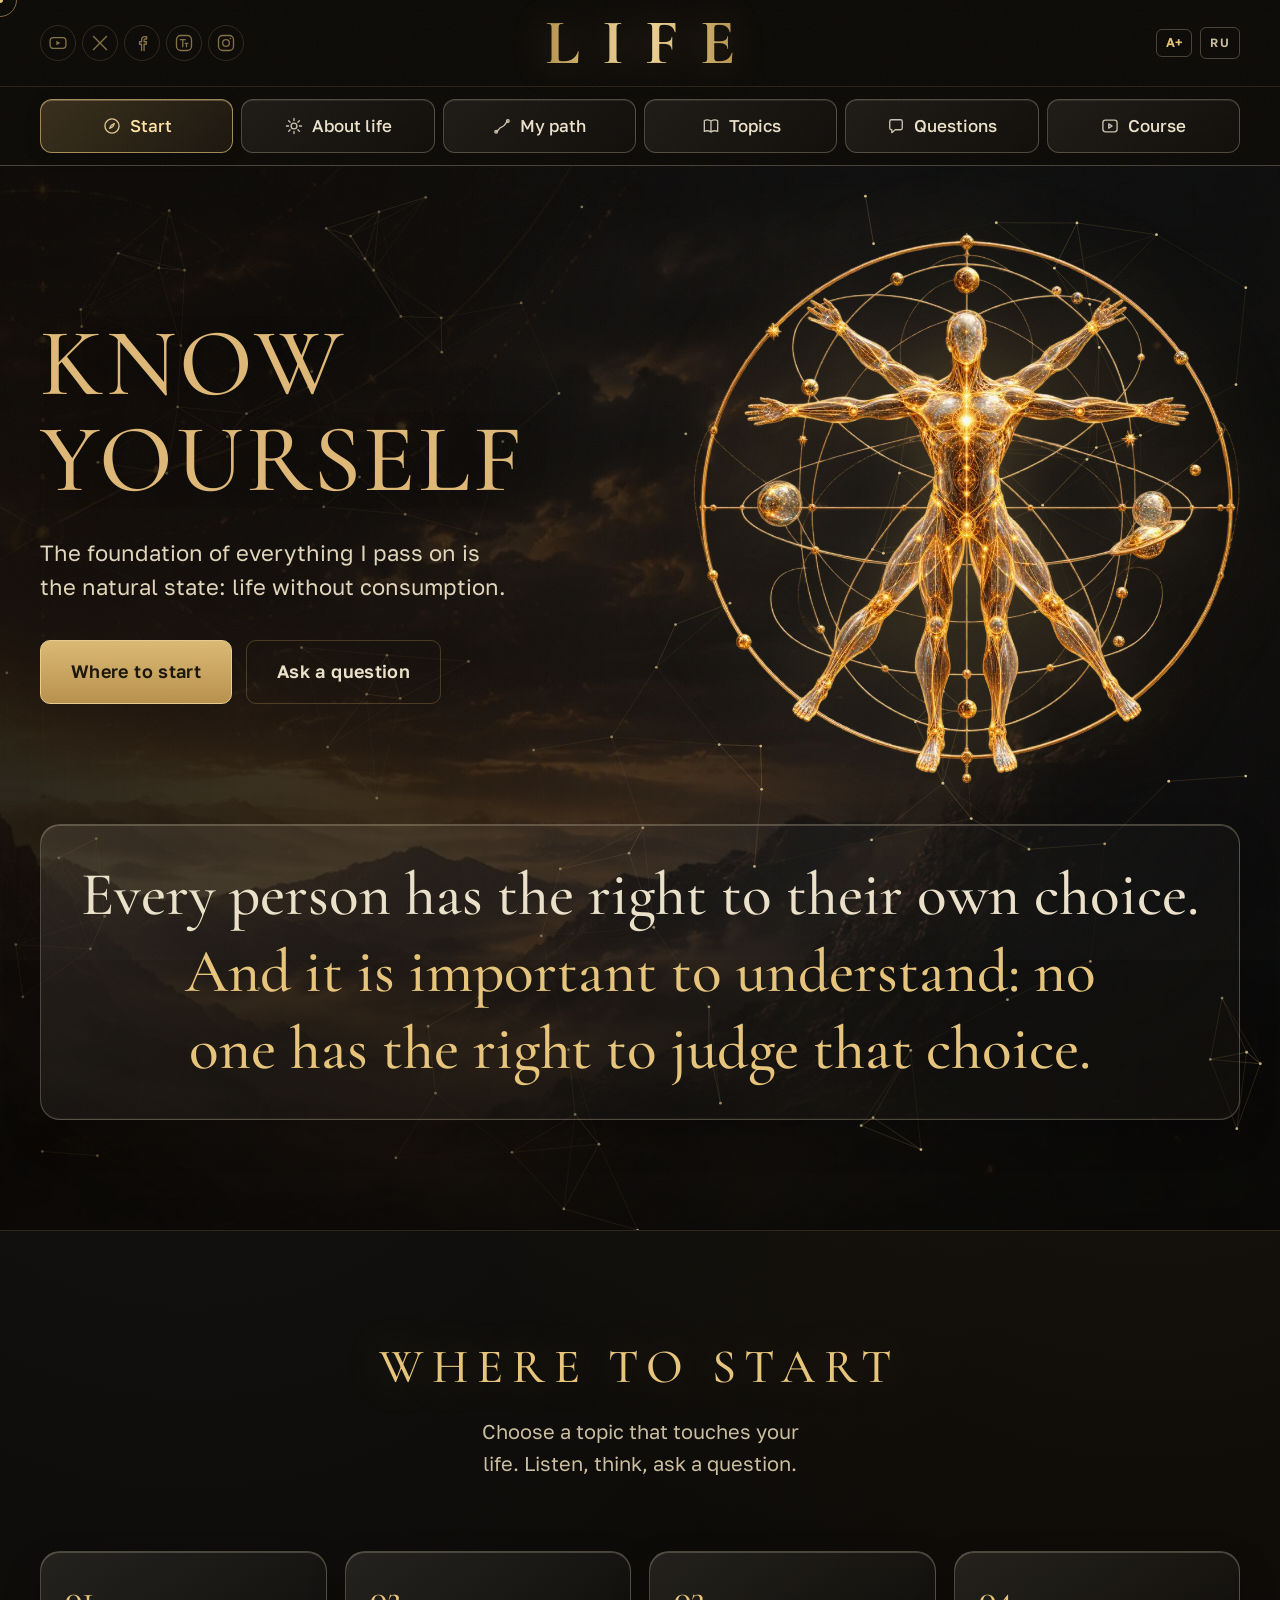
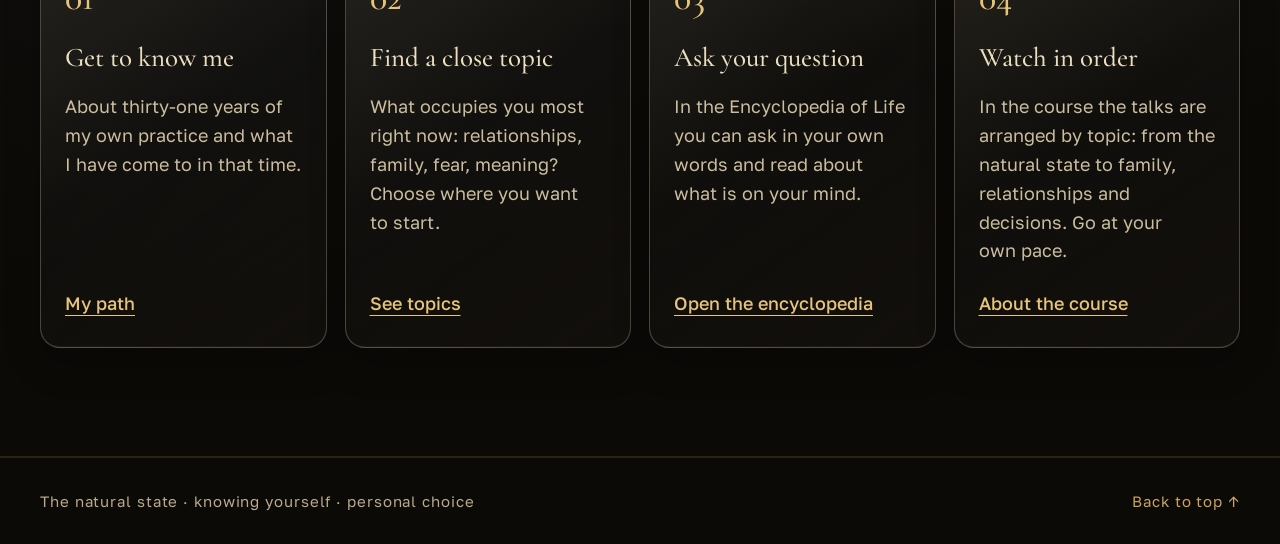
==== commit 36a1e9d5: "Правки Славы 25.10: три записи, помидоры сняты, переозвучка Co-Authored-By: Claude Opus 5.5 <noreply" ====
--- a/en/index.html
+++ b/en/index.html
@@ -1,2 +1,2 @@
-<!DOCTYPE html><html lang="ru"><head><meta charSet="utf-8"/><meta name="viewport" content="width=device-width, initial-scale=1"/><link rel="preload" as="image" imageSrcSet="/media/20260905/vitruvian-lite-420.webp 420w, /media/20260905/vitruvian-lite-960.webp 960w" imageSizes="(max-width: 780px) 80vw, 560px" fetchPriority="high"/><link rel="stylesheet" href="/_next/static/css/index.CPSoDPZM.css" data-rsc-css-href="/_next/static/css/index.CPSoDPZM.css" data-precedence="vite-rsc/importer-resources"/><link rel="modulepreload" fetchPriority="low" href="/_next/static/chunks/index-XGZG42Bl.js"/><script src="/_next/static/chunks/rolldown-runtime-C60lm6uB.js" type="module" async=""></script><script src="/_next/static/chunks/framework-D_rUT4EX.js" type="module" async=""></script><script src="/_next/static/chunks/app-elements-H_Dr48wG.js" type="module" async=""></script><script src="/_next/static/chunks/hash-Cp347hhd.js" type="module" async=""></script><script src="/_next/static/chunks/record-uXSNv6cl.js" type="module" async=""></script><script src="/_next/static/chunks/app-rsc-cache-busting-upywEJOg.js" type="module" async=""></script><script src="/_next/static/chunks/app-rsc-render-mode-CvTCGruk.js" type="module" async=""></script><script src="/_next/static/chunks/headers-C_MtfdF4.js" type="module" async=""></script><script src="/_next/static/chunks/protocol-headers-B9-bVeat.js" type="module" async=""></script><script src="/_next/static/chunks/deployment-id-DFhHa9wO.js" type="module" async=""></script><script src="/_next/static/chunks/navigation-errors-D5LMQqDL.js" type="module" async=""></script><link rel="modulepreload" href="/_next/static/chunks/layout-segment-context-C2VWUDEF.js" crossorigin=""/><link rel="modulepreload" href="/_next/static/chunks/site-CiVg7xVp.js" crossorigin=""/><title>Know Yourself · The natural state</title><meta name="description" content="Vyacheslav Timoshenko: thirty years of practising the natural state. The body, habits, family and your own choice. The Encyclopedia of Life and the course."/><meta name="robots" content="index, follow"/><meta property="og:title" content="Know Yourself · The natural state"/><meta property="og:description" content="Vyacheslav Timoshenko: thirty years of practising the natural state. The body, habits, family and your own choice. The Encyclopedia of Life and the course."/><meta property="og:url" content="https://vyhod-iz-matricy.pages.dev/en/"/><meta property="og:site_name" content="Know Yourself"/><meta property="og:type" content="website"/><meta property="og:locale" content="en_US"/><meta property="og:image" content="https://vyhod-iz-matricy.pages.dev/og-1200x630.jpg"/><meta property="og:image:width" content="1200"/><meta property="og:image:height" content="630"/><meta property="og:image:alt" content="Know Yourself"/><meta name="twitter:card" content="summary_large_image"/><meta name="twitter:title" content="Know Yourself · The natural state"/><meta name="twitter:description" content="Vyacheslav Timoshenko: thirty years of practising the natural state. The body, habits, family and your own choice. The Encyclopedia of Life and the course."/><meta name="twitter:image" content="https://vyhod-iz-matricy.pages.dev/og-1200x630.jpg"/><link rel="icon" href="/favicon.svg" type="image/svg+xml"/><link rel="apple-touch-icon" href="/apple-touch-icon.png" type="image/png" sizes="180x180"/><link rel="manifest" href="/manifest.webmanifest"/><link rel="canonical" href="https://vyhod-iz-matricy.pages.dev/en/"/><link rel="alternate" hrefLang="ru" href="https://vyhod-iz-matricy.pages.dev"/><link rel="alternate" hrefLang="en" href="https://vyhod-iz-matricy.pages.dev/en/"/><meta name="theme-color" content="#0c0a07"/><script>Object.assign(((self[Symbol.for("vinext.navigationRuntime")]??={bootstrap:{routeManifest:null},functions:{}}).bootstrap.rsc??={rsc:[]}),{params:{},nav:{"pathname":"/en","searchParams":[]}})</script><link rel="modulepreload" href="/_next/static/chunks/index-XGZG42Bl.js" />
-</head><body><main lang="en"><div class="progress" aria-hidden="true"></div><div class="spotlight" aria-hidden="true"></div><div class="cursor-dot" aria-hidden="true"></div><div class="cursor-ring" aria-hidden="true"></div><script type="application/ld+json">{"@context":"https://schema.org","@type":"WebSite","name":"Vyacheslav Timoshenko","url":"https://vyhod-iz-matricy.pages.dev/en/","inLanguage":"en","author":{"@type":"Person","name":"Vyacheslav Timoshenko"},"description":"Vyacheslav Timoshenko: thirty years of practising the natural state. The body, habits, family and your own choice."}</script><nav class="nav-glass" aria-label="Navigation"><div class="nav shell"><ul class="social" aria-label="Follow us"><li><span class="social-soon" aria-label="YouTube, coming soon" title="YouTube · coming soon"><svg viewBox="0 0 24 24" width="20" height="20" fill="none" stroke="currentColor" stroke-width="1.6" stroke-linecap="round" stroke-linejoin="round" aria-hidden="true"><rect x="2.5" y="5.5" width="19" height="13" rx="4"></rect><path d="M10 9.2v5.6l4.8-2.8z" fill="currentColor" stroke="none"></path></svg></span></li><li><span class="social-soon" aria-label="X, coming soon" title="X · coming soon"><svg viewBox="0 0 24 24" width="20" height="20" fill="none" stroke="currentColor" stroke-width="1.6" stroke-linecap="round" stroke-linejoin="round" aria-hidden="true"><path d="M4 4l16 16M20 4 4 20"></path></svg></span></li><li><span class="social-soon" aria-label="Facebook, coming soon" title="Facebook · coming soon"><svg viewBox="0 0 24 24" width="20" height="20" fill="none" stroke="currentColor" stroke-width="1.6" stroke-linecap="round" stroke-linejoin="round" aria-hidden="true"><path d="M14.5 21v-7.5h2.6l.4-3h-3V8.7c0-.9.3-1.5 1.5-1.5h1.6V4.5c-.3 0-1.2-.1-2.3-.1-2.3 0-3.8 1.4-3.8 3.9v2.2H9v3h2.5V21"></path></svg></span></li><li><span class="social-soon" aria-label="Truth Social, coming soon" title="Truth Social · coming soon"><svg viewBox="0 0 24 24" width="20" height="20" fill="none" stroke="currentColor" stroke-width="1.6" stroke-linecap="round" stroke-linejoin="round" aria-hidden="true"><rect x="3" y="3" width="18" height="18" rx="5"></rect><path d="M7.5 8h6M10.5 8v8.5M13.5 12.5h3M15 12.5v4"></path></svg></span></li><li><span class="social-soon" aria-label="Instagram, coming soon" title="Instagram · coming soon"><svg viewBox="0 0 24 24" width="20" height="20" fill="none" stroke="currentColor" stroke-width="1.6" stroke-linecap="round" stroke-linejoin="round" aria-hidden="true"><rect x="3" y="3" width="18" height="18" rx="5"></rect><circle cx="12" cy="12" r="4"></circle><circle cx="17.3" cy="6.7" r=".9" fill="currentColor" stroke="none"></circle></svg></span></li></ul><a class="brand-word" href="#top">LIFE</a><div class="nav-tools"><button type="button" class="text-size" aria-pressed="false" title="Larger text" aria-label="Larger text">А+</button><a class="lang-switch" href="/" hrefLang="ru" title="Русская версия">RU</a></div></div></nav><nav class="section-tabs" aria-label="Site sections"><div class="section-tabs-inner shell"><a href="#top" class="active" aria-current="page"><svg class="tab-icon" viewBox="0 0 24 24" width="20" height="20" fill="none" stroke="currentColor" stroke-width="1.6" stroke-linecap="round" stroke-linejoin="round" aria-hidden="true"><circle cx="12" cy="12" r="8.5"></circle><path d="m14.8 9.2-1.9 3.7-3.7 1.9 1.9-3.7z"></path></svg><span>Start</span></a><a href="#vision" class=""><svg class="tab-icon" viewBox="0 0 24 24" width="20" height="20" fill="none" stroke="currentColor" stroke-width="1.6" stroke-linecap="round" stroke-linejoin="round" aria-hidden="true"><circle cx="12" cy="12" r="3.5"></circle><path d="M12 3v2.5M12 18.5V21M3 12h2.5M18.5 12H21M5.6 5.6l1.8 1.8M16.6 16.6l1.8 1.8M5.6 18.4l1.8-1.8M16.6 7.4l1.8-1.8"></path></svg><span>About life</span></a><a href="#road" class=""><svg class="tab-icon" viewBox="0 0 24 24" width="20" height="20" fill="none" stroke="currentColor" stroke-width="1.6" stroke-linecap="round" stroke-linejoin="round" aria-hidden="true"><path d="M5 19c3-1 3-5 7-6s4-5 7-7"></path><circle cx="5" cy="19" r="1.6"></circle><circle cx="19" cy="6" r="1.6"></circle></svg><span>My path</span></a><a href="#clips" class=""><svg class="tab-icon" viewBox="0 0 24 24" width="20" height="20" fill="none" stroke="currentColor" stroke-width="1.6" stroke-linecap="round" stroke-linejoin="round" aria-hidden="true"><path d="M4 5.5C6 4.5 9 4.5 12 6c3-1.5 6-1.5 8-.5v13c-2-1-5-1-8 .5-3-1.5-6-1.5-8-.5zM12 6v13.5"></path></svg><span>Topics</span></a><a href="#encyclopedia" class=""><svg class="tab-icon" viewBox="0 0 24 24" width="20" height="20" fill="none" stroke="currentColor" stroke-width="1.6" stroke-linecap="round" stroke-linejoin="round" aria-hidden="true"><path d="M4.5 6.5a2 2 0 0 1 2-2h11a2 2 0 0 1 2 2v8a2 2 0 0 1-2 2H11l-4 3.5v-3.5h-.5a2 2 0 0 1-2-2z"></path></svg><span>Questions</span></a><a href="#buy" class=""><svg class="tab-icon" viewBox="0 0 24 24" width="20" height="20" fill="none" stroke="currentColor" stroke-width="1.6" stroke-linecap="round" stroke-linejoin="round" aria-hidden="true"><rect x="3.5" y="5" width="17" height="14" rx="3"></rect><path d="m10.5 9.5 4 2.5-4 2.5z"></path></svg><span>Course</span></a></div></nav><header class="hero" id="top" data-tab="start"><div class="hero-art" data-para="0.14" aria-hidden="true"></div><div class="hero-veil" aria-hidden="true"></div><canvas class="threads" aria-hidden="true"></canvas><div class="shell hero-grid"><div class="hero-copy-side reveal"><h1><span class="line"><span>Know</span></span><span class="line"><span>yourself</span></span></h1><p class="hero-lead">The foundation of everything I pass on is the natural state: life without consumption.</p><div class="hero-actions"><a class="button button-gold" href="#start">Where to start</a><a class="button button-line" href="https://t.me/nutrition_encyclopedia_bot" target="_blank" rel="noopener">Ask a question</a></div></div><figure class="emblem reveal" aria-hidden="true"><img src="/media/20260905/vitruvian-lite-960.webp" srcSet="/media/20260905/vitruvian-lite-420.webp 420w, /media/20260905/vitruvian-lite-960.webp 960w" sizes="(max-width: 780px) 80vw, 560px" alt="" width="960" height="978" fetchPriority="high" decoding="async"/></figure><aside class="hero-quote glass reveal"><p>Every person has the right to their own choice.<!-- --> <span class="quote-emphasis">And it is important to understand: no one has the right to judge that choice.</span></p></aside></div></header><section class="section" id="vision" aria-label="About a person and life" data-tab="life" hidden=""><div class="shell"><header class="section-head center reveal"><h2>Person. Experience. Life.</h2><p>Who are we? What does it mean to live in this body? These questions have occupied me for many years. Here I share my understanding.</p></header><aside class="pillar glass reveal reader-note" aria-label="If you are reading this"><h3>If you are reading this</h3><p>If you are here, something in your usual life already feels wrong. After a heavy meal you feel weighed down, you lack energy, the day does not start without coffee. These are the first signals. I do not persuade or rush anyone. Here is what I have come to myself, and how to live is up to you.</p></aside><div class="pillar-grid"><article class="pillar glass reveal"><h3>The natural state</h3><p>The foundation of everything I talk about. That is what I call life without food and <strong class="said">water</strong>. My understanding of the body, a person and spiritual growth grows out of it.</p></article><article class="pillar glass reveal"><h3>A person and the body</h3><p>I understand a person as a soul, as life itself. The body is the form in which we live here. It matters to me to learn what it can do and to treat it with care.</p></article><article class="pillar glass reveal"><h3>Thirty years of searching</h3><p>I have given about thirty years to this. For fourteen of them I studied my own body every day. Here I talk about what I have been through myself.</p></article><article class="pillar glass reveal"><h3>Step by step</h3><p>I want to pass on my experience in order, so that separate talks add up to understanding and you have time to think and ask questions.</p></article></div><p class="section-caption reveal"><a href="#author-position">How I understand life</a> · <a href="#road">My path</a></p></div></section><section class="section" id="start" aria-label="Where to start" data-tab="start"><div class="shell"><header class="section-head center reveal"><h2>Where to start</h2><p>Choose a topic that touches your life. Listen, think, ask a question.</p></header><ol class="start-grid"><li class="start-card glass reveal"><span class="step-number" aria-hidden="true">0<!-- -->1</span><h3>Get to know me</h3><p>About thirty years of my own practice, fourteen of them spent studying the body in practice every day, and what I have come to in that time.</p><a href="#road">My path</a></li><li class="start-card glass reveal"><span class="step-number" aria-hidden="true">0<!-- -->2</span><h3>Find a close topic</h3><p>What occupies you most right now: relationships, family, fear, meaning? Choose where you want to start.</p><a href="#program">See topics</a></li><li class="start-card glass reveal"><span class="step-number" aria-hidden="true">0<!-- -->3</span><h3>Ask your question</h3><p>In the Encyclopedia of Life you can ask in your own words and read about what is on your mind.</p><a href="https://t.me/nutrition_encyclopedia_bot" target="_blank" rel="noopener">Open the encyclopedia</a></li><li class="start-card glass reveal"><span class="step-number" aria-hidden="true">0<!-- -->4</span><h3>Watch in order</h3><p>In the course the talks are arranged by topic: from the natural state to family, relationships and decisions. Go at your own pace.</p><a href="#buy">About the course</a></li></ol></div></section><section class="section" id="encyclopedia" aria-label="Encyclopedia of Life" data-tab="questions" hidden=""><div class="shell"><div class="encyclopedia-card glass reveal"><div><p class="hero-kicker">Questions in Telegram</p><h2>Encyclopedia of Life</h2><p>About a person, the body, habits and choice. Read by topic or write what is on your mind. The bot answers in English and helps you find the answer in talks and texts.</p><p class="encyclopedia-facts">Topics are always free to read. Your first 10 questions in your own words are free.</p></div><a class="button button-gold" href="https://t.me/nutrition_encyclopedia_bot" target="_blank" rel="noopener">Ask in Telegram</a></div></div></section><section class="section" id="author-position" aria-label="How I understand life" data-tab="life" hidden=""><div class="shell"><header class="section-head center reveal"><h2>How I understand life</h2><p>I talk about what I have come to through years of my own search. Your choice stays with you.</p></header><div class="position-list reveal"><details class="position-item glass"><summary>A person and the body</summary><button type="button" class="listen" aria-pressed="false" aria-label="Listen in Vyacheslav&#x27;s voice"><svg viewBox="0 0 24 24" width="18" height="18" aria-hidden="true"><path d="M8 5.5v13l10.5-6.5z" fill="currentColor"></path></svg><span>Listen</span></button><p>For me a person is a soul, life itself. The body is the form through which we live our experience. That is why knowing yourself is linked both to your inner life and to how you treat your body.</p></details><details class="position-item glass"><summary>The natural state</summary><button type="button" class="listen" aria-pressed="false" aria-label="Listen in Vyacheslav&#x27;s voice"><svg viewBox="0 0 24 24" width="18" height="18" aria-hidden="true"><path d="M8 5.5v13l10.5-6.5z" fill="currentColor"></path></svg><span>Listen</span></button><p>I know and I say it plainly: a person does not need food. You can live on food, but you pay for it. The natural state is life without food and without <strong class="said">water</strong>. I connect it with spiritual growth.</p></details><details class="position-item glass"><summary>How long a person can live</summary><button type="button" class="listen" aria-pressed="false" aria-label="Listen in Vyacheslav&#x27;s voice"><svg viewBox="0 0 24 24" width="18" height="18" aria-hidden="true"><path d="M8 5.5v13l10.5-6.5z" fill="currentColor"></path></svg><span>Listen</span></button><p>I know a person can do far more than <strong class="said">we usually think</strong>. Living with consumption, a person can reach a hundred and fifty or two hundred years. Without consumption you can live three hundred, five hundred, a thousand years and depart on your own, when you decide.</p></details><details class="position-item glass"><summary>The capacity of the brain</summary><button type="button" class="listen" aria-pressed="false" aria-label="Listen in Vyacheslav&#x27;s voice"><svg viewBox="0 0 24 24" width="18" height="18" aria-hidden="true"><path d="M8 5.5v13l10.5-6.5z" fill="currentColor"></path></svg><span>Listen</span></button><p>Talking about what a person is capable of, I compared 1–2% with 5–7% and spoke about the full opening of the brain. This is how I show how much in us is still unopened.</p></details><details class="position-item glass"><summary>Spiritual growth</summary><button type="button" class="listen" aria-pressed="false" aria-label="Listen in Vyacheslav&#x27;s voice"><svg viewBox="0 0 24 24" width="18" height="18" aria-hidden="true"><path d="M8 5.5v13l10.5-6.5z" fill="currentColor"></path></svg><span>Listen</span></button><p>I connect a person&#x27;s growth with the soul and the Creator. For me it covers the whole of life: thoughts, actions, habits and how you treat people.</p></details><details class="position-item glass"><summary>The body as a conductor of light</summary><button type="button" class="listen" aria-pressed="false" aria-label="Listen in Vyacheslav&#x27;s voice"><svg viewBox="0 0 24 24" width="18" height="18" aria-hidden="true"><path d="M8 5.5v13l10.5-6.5z" fill="currentColor"></path></svg><span>Listen</span></button><p>When a person lives in the natural state, the body becomes a conductor of light and energy. The light of the Creator passes through it. Such a body easily draws energy, and with it everything needed in material life.</p></details></div></div></section><section class="section road-section" id="road" data-spotlight="1" aria-label="My path" data-tab="path" hidden=""><div class="shell"><header class="section-head reveal"><h2>My path</h2><p>Thirty years of my own practice, fourteen of them studying the body in practice every day. Here I tell you what I have come to and what I want to pass on.</p></header><figure class="portrait reveal"><img class="reveal-img" src="/media/20261009/portrait-810.webp" srcSet="/media/20261009/portrait-480.webp 480w, /media/20261009/portrait-810.webp 810w" sizes="(max-width: 780px) min(70vw, 340px), 360px" alt="Vyacheslav Timoshenko" width="810" height="1080" loading="lazy" decoding="async"/><figcaption><span>Vyacheslav Timoshenko</span>author of the project</figcaption></figure><ol class="timeline"><li class="timeline-point"><strong>30 years</strong><span>of my own practice</span></li><li class="timeline-point"><strong>14 years</strong><span>of studying the body every day</span></li><li class="timeline-point"><strong>Now</strong><span>gathering my experience piece by piece and passing it on</span></li></ol><div class="path-chapters"><article class="path-chapter glass reveal"><h3>Testing it on myself</h3><button type="button" class="listen" aria-pressed="false" aria-label="Listen in Vyacheslav&#x27;s voice"><svg viewBox="0 0 24 24" width="18" height="18" aria-hidden="true"><path d="M8 5.5v13l10.5-6.5z" fill="currentColor"></path></svg><span>Listen</span></button><p>I have given thirty years to my own practice. For fourteen of them I studied my body every day. At first it was my personal growth, and then it all turned into a personal study for humanity. It interested me so much that I began to study myself, so that later I could pass it on to people.</p></article><article class="path-chapter glass reveal"><h3>A person and the body</h3><button type="button" class="listen" aria-pressed="false" aria-label="Listen in Vyacheslav&#x27;s voice"><svg viewBox="0 0 24 24" width="18" height="18" aria-hidden="true"><path d="M8 5.5v13l10.5-6.5z" fill="currentColor"></path></svg><span>Listen</span></button><p>For me a person is more than a body. I understand a person as a soul, as life, and the body as the form in which we are here. My interest in knowing yourself and in the body&#x27;s capacities grew from this.</p></article><article class="path-chapter glass reveal"><h3>The natural state</h3><button type="button" class="listen" aria-pressed="false" aria-label="Listen in Vyacheslav&#x27;s voice"><svg viewBox="0 0 24 24" width="18" height="18" aria-hidden="true"><path d="M8 5.5v13l10.5-6.5z" fill="currentColor"></path></svg><span>Listen</span></button><p>That is what I call life without consuming food and water. I know and I say it plainly: a person does not need food. You can live on food, but you pay for it. For me this is linked to the body, habits and spiritual growth.</p></article><article class="path-chapter glass reveal"><h3>Passing on what I lived</h3><button type="button" class="listen" aria-pressed="false" aria-label="Listen in Vyacheslav&#x27;s voice"><svg viewBox="0 0 24 24" width="18" height="18" aria-hidden="true"><path d="M8 5.5v13l10.5-6.5z" fill="currentColor"></path></svg><span>Listen</span></button><p>At first this was not the goal. It was simply studying myself: to improve my shape, so that I had the energy to raise my daughter. Then it turned into serious work. Over the years many recordings have built up: talks, voice messages, texts and videos. Now I am gathering my experience piece by piece, by topic and in order, so you can start with a clear question, listen, think and gradually go deeper.</p></article></div><aside class="path-choice glass reveal" id="stop" aria-label="The right to your own choice"><h3>Your choice stays with you</h3><p>I do not put myself above anyone. There is no person who is higher or lower than another. We all have the same capacities and resources, laid down before we were born. Everyone has their own path and the right to choose how to live. I share what I have been through myself.</p><div class="path-links"><a href="https://t.me/nutrition_encyclopedia_bot" target="_blank" rel="noopener">Ask a question</a></div></aside></div></section><section class="section" id="pillars" aria-label="Four supports" data-tab="life" hidden=""><div class="shell"><header class="section-head center reveal"><h2>Four supports</h2><p>What I come back to in my decisions and actions.</p></header><div class="pillar-grid"><article class="pillar glass reveal"><h3>Notice yourself</h3><p>What do you choose yourself, and what do you do out of habit? Start with simple observations of your day.</p></article><article class="pillar glass reveal"><h3>Own your choice</h3><p>Every decision has consequences. It matters to me to understand where my actions lead.</p></article><article class="pillar glass reveal"><h3>Understand through experience</h3><p>I watched, tried, made mistakes and searched again. This is how my understanding of life gradually took shape.</p></article><article class="pillar glass reveal"><h3>Respect others</h3><p>You must not put yourself above another person. Everyone has their own path and the right to choose.</p></article></div></div></section><section class="section" id="clips" aria-label="Short films" data-tab="topics" hidden=""><div class="shell"><header class="section-head center reveal"><h2>Short films</h2><p>Short films with my words, in Russian. Tap to watch with sound.</p></header><ul class="clip-rail" aria-label="Short films"><li><button type="button" class="clip-card glass"><video class="clip-preview" src="/media/clips/clip-01-preview.mp4" poster="/media/clips/clip-01.webp" muted="" loop="" playsInline="" preload="none" aria-hidden="true"></video><span class="clip-title"><svg viewBox="0 0 24 24" width="16" height="16" aria-hidden="true"><path d="M8 5.5v13l10.5-6.5z" fill="currentColor"></path></svg>The strength of kindness</span></button></li><li><button type="button" class="clip-card glass"><video class="clip-preview" src="/media/clips/clip-02-preview.mp4" poster="/media/clips/clip-02.webp" muted="" loop="" playsInline="" preload="none" aria-hidden="true"></video><span class="clip-title"><svg viewBox="0 0 24 24" width="16" height="16" aria-hidden="true"><path d="M8 5.5v13l10.5-6.5z" fill="currentColor"></path></svg>Start your day</span></button></li><li><button type="button" class="clip-card glass"><video class="clip-preview" src="/media/clips/clip-03-preview.mp4" poster="/media/clips/clip-03.webp" muted="" loop="" playsInline="" preload="none" aria-hidden="true"></video><span class="clip-title"><svg viewBox="0 0 24 24" width="16" height="16" aria-hidden="true"><path d="M8 5.5v13l10.5-6.5z" fill="currentColor"></path></svg>Children see everything</span></button></li><li><button type="button" class="clip-card glass"><video class="clip-preview" src="/media/clips/clip-04-preview.mp4" poster="/media/clips/clip-04.webp" muted="" loop="" playsInline="" preload="none" aria-hidden="true"></video><span class="clip-title"><svg viewBox="0 0 24 24" width="16" height="16" aria-hidden="true"><path d="M8 5.5v13l10.5-6.5z" fill="currentColor"></path></svg>Overcome yourself</span></button></li><li><button type="button" class="clip-card glass"><video class="clip-preview" src="/media/clips/clip-05-preview.mp4" poster="/media/clips/clip-05.webp" muted="" loop="" playsInline="" preload="none" aria-hidden="true"></video><span class="clip-title"><svg viewBox="0 0 24 24" width="16" height="16" aria-hidden="true"><path d="M8 5.5v13l10.5-6.5z" fill="currentColor"></path></svg>The power of love</span></button></li><li><button type="button" class="clip-card glass"><video class="clip-preview" src="/media/clips/clip-06-preview.mp4" poster="/media/clips/clip-06.webp" muted="" loop="" playsInline="" preload="none" aria-hidden="true"></video><span class="clip-title"><svg viewBox="0 0 24 24" width="16" height="16" aria-hidden="true"><path d="M8 5.5v13l10.5-6.5z" fill="currentColor"></path></svg>The present</span></button></li><li><button type="button" class="clip-card glass"><video class="clip-preview" src="/media/clips/clip-07-preview.mp4" poster="/media/clips/clip-07.webp" muted="" loop="" playsInline="" preload="none" aria-hidden="true"></video><span class="clip-title"><svg viewBox="0 0 24 24" width="16" height="16" aria-hidden="true"><path d="M8 5.5v13l10.5-6.5z" fill="currentColor"></path></svg>Energy</span></button></li><li><button type="button" class="clip-card glass"><video class="clip-preview" src="/media/clips/clip-08-preview.mp4" poster="/media/clips/clip-08.webp" muted="" loop="" playsInline="" preload="none" aria-hidden="true"></video><span class="clip-title"><svg viewBox="0 0 24 24" width="16" height="16" aria-hidden="true"><path d="M8 5.5v13l10.5-6.5z" fill="currentColor"></path></svg>Native land</span></button></li><li><button type="button" class="clip-card glass"><video class="clip-preview" src="/media/clips/clip-09-preview.mp4" poster="/media/clips/clip-09.webp" muted="" loop="" playsInline="" preload="none" aria-hidden="true"></video><span class="clip-title"><svg viewBox="0 0 24 24" width="16" height="16" aria-hidden="true"><path d="M8 5.5v13l10.5-6.5z" fill="currentColor"></path></svg>Do not give up</span></button></li><li><button type="button" class="clip-card glass"><video class="clip-preview" src="/media/clips/clip-10-preview.mp4" poster="/media/clips/clip-10.webp" muted="" loop="" playsInline="" preload="none" aria-hidden="true"></video><span class="clip-title"><svg viewBox="0 0 24 24" width="16" height="16" aria-hidden="true"><path d="M8 5.5v13l10.5-6.5z" fill="currentColor"></path></svg>Obliged to become human</span></button></li></ul><dialog id="clip-dialog" class="clip-dialog"></dialog></div></section><section class="section" id="program" aria-label="Programme" data-tab="topics" hidden=""><div class="shell"><header class="section-head center reveal"><h2>What we talk about</h2><p>About what touches you every day. Choose what suits you now: watching, listening or reading.</p></header><div class="program-grid"><article class="program-card glass reveal" data-tilt="1"><img class="reveal-img" src="/media/20260915/prog-video-640.webp" alt="Talks" width="640" height="640" loading="lazy" decoding="async"/><div class="program-body"><h3>Talks</h3><p>About what moves us in everyday life: family, relationships, fear, money and meaning. Watch or listen. The talks are in Russian for now.</p></div></article><article class="program-card glass reveal" data-tilt="1"><img class="reveal-img" src="/media/20260915/prog-practice-640.webp" alt="Watching yourself" width="640" height="640" loading="lazy" decoding="async"/><div class="program-body"><h3>Watching yourself</h3><p>How do you make decisions? What repeats day after day? Notice it and come back to your questions.</p></div></article><article class="program-card glass reveal" data-tilt="1"><img class="reveal-img" src="/media/20260915/prog-live-640.webp" alt="Questions" width="640" height="640" loading="lazy" decoding="async"/><div class="program-body"><h3>Questions</h3><p>Something still unclear? Write about it to the Encyclopedia of Life. One question is enough to start.</p></div></article><article class="program-card glass reveal" data-tilt="1"><img class="reveal-img" src="/media/20260915/prog-community-640.webp" alt="Your own pace" width="640" height="640" loading="lazy" decoding="async"/><div class="program-body"><h3>Your own pace</h3><p>Read and listen without hurrying. You can come back to a talk that matters to you later.</p></div></article></div></div></section><section class="section" id="thoughts" aria-label="On the path and the body" data-tab="topics" hidden=""><div class="shell"><header class="section-head center reveal"><h2>On the path and the body</h2><p>Briefly about what I have learned on myself. Open what resonates.</p></header><div class="position-list reveal"><details class="position-item glass"><summary>Food as a dependency</summary><button type="button" class="listen" aria-pressed="false" aria-label="Listen in Vyacheslav&#x27;s voice"><svg viewBox="0 0 24 24" width="18" height="18" aria-hidden="true"><path d="M8 5.5v13l10.5-6.5z" fill="currentColor"></path></svg><span>Listen</span></button><p>I do not divide food into right and wrong. For me any food keeps a person dependent, only with different strength. Heavy food holds you the hardest, especially killed animals. It pins a person to the ground at once. That includes everything people call animal products: they even came up with a formula for it and hung a label on it. In fact it is dead flesh. We become what we eat. If we eat what is dead, we become dead ourselves. An animal gives milk only to its own young, just as a mother gives milk to her child. Next comes what is killed, boiled, fried, baked: grains, porridge, cooked vegetables. That is dead food too. Fruit holds you less, juice even less. After that comes the way out into the natural state. A person can eat, enjoy it and relieve stress with it. That is their right, and they must not be judged for it. But they pay for it.</p></details><details class="position-item glass"><summary>Why people say it does not suit them</summary><button type="button" class="listen" aria-pressed="false" aria-label="Listen in Vyacheslav&#x27;s voice"><svg viewBox="0 0 24 24" width="18" height="18" aria-hidden="true"><path d="M8 5.5v13l10.5-6.5z" fill="currentColor"></path></svg><span>Listen</span></button><p>When a person does not like something, the mind easily finds arguments against it. This is how the mind protects itself. More often these words hide an unwillingness to go through transformation: changes tied to the rebuilding of the body, working on yourself physically and psychologically, changes in appearance. Cold, weakness, breaking habits. It is hard, I know it from myself.</p></details><details class="position-item glass"><summary>Everyone at their own level</summary><button type="button" class="listen" aria-pressed="false" aria-label="Listen in Vyacheslav&#x27;s voice"><svg viewBox="0 0 24 24" width="18" height="18" aria-hidden="true"><path d="M8 5.5v13l10.5-6.5z" fill="currentColor"></path></svg><span>Listen</span></button><p>Some take short breaks from food, some have become vegetarian, some raw food eaters, some fruitarians. I once went through all these paths myself: vegetarianism, veganism, raw food, fruit only, juice only. I went up and down all these food chains many times. I do not judge anyone. Everyone stands on their own step and will move further in their own time, when they are ready.</p></details><details class="position-item glass"><summary>Practice matters more than theory</summary><button type="button" class="listen" aria-pressed="false" aria-label="Listen in Vyacheslav&#x27;s voice"><svg viewBox="0 0 24 24" width="18" height="18" aria-hidden="true"><path d="M8 5.5v13l10.5-6.5z" fill="currentColor"></path></svg><span>Listen</span></button><p>Practitioners change the world. Those who went through everything themselves rather than studied it from the side. I spent thirty years of my life on this, and for fourteen of them I studied my body every day. I came to the very edge of life and death. That is why I only speak about what I have tested myself.</p></details><details class="position-item glass"><summary>Why the beginning is hard</summary><button type="button" class="listen" aria-pressed="false" aria-label="Listen in Vyacheslav&#x27;s voice"><svg viewBox="0 0 24 24" width="18" height="18" aria-hidden="true"><path d="M8 5.5v13l10.5-6.5z" fill="currentColor"></path></svg><span>Listen</span></button><p>When you step onto the path of knowing yourself and enter the natural state, the people around you are used to seeing you differently. But changes start to happen in your face, in your body, in everything, and it frightens you too. Especially if you are an athlete: at the start of the natural state you will lose to any athlete. Physical results drop because the body is rebuilding. There can be weakness, sluggishness, a heavy head. Many tell themselves: better eat, sleep, and everything will be fine. That is a choice too. Those who have knowledge or support keep going. Today three kilometres, tomorrow four, then five. Slowly, but easier every day.</p></details><details class="position-item glass"><summary>Why nothing happens fast</summary><button type="button" class="listen" aria-pressed="false" aria-label="Listen in Vyacheslav&#x27;s voice"><svg viewBox="0 0 24 24" width="18" height="18" aria-hidden="true"><path d="M8 5.5v13l10.5-6.5z" fill="currentColor"></path></svg><span>Listen</span></button><p>The human body is part of nature, and nature is alive, nothing in it happens fast. A sapling does not become a big tree overnight. Hair and nails do not grow fast either: everything takes time. It is the same with the body in the natural state. In the first, second and third year changes keep coming. Many leave the path right here: they lack the patience to wait it out.</p></details><details class="position-item glass"><summary>How the body renews itself</summary><button type="button" class="listen" aria-pressed="false" aria-label="Listen in Vyacheslav&#x27;s voice"><svg viewBox="0 0 24 24" width="18" height="18" aria-hidden="true"><path d="M8 5.5v13l10.5-6.5z" fill="currentColor"></path></svg><span>Listen</span></button><p>When a person stops consuming, the body no longer spends its strength on taking food in and getting it out. All systems renew, cells are gradually replaced, and a new form of life builds up in the same body. The internal organs switch on fully. A person grows younger. People my age grow old, while I grow younger with the years.</p></details><details class="position-item glass"><summary>Possibilities without limit</summary><button type="button" class="listen" aria-pressed="false" aria-label="Listen in Vyacheslav&#x27;s voice"><svg viewBox="0 0 24 24" width="18" height="18" aria-hidden="true"><path d="M8 5.5v13l10.5-6.5z" fill="currentColor"></path></svg><span>Listen</span></button><p>Everything around us is built like a fractal. If you can walk a kilometre, you can walk ten. If you can walk ten, you can walk a hundred. If you can walk a hundred, you can walk a thousand. It is the same with running: if you can run ten kilometres, you can run twenty, fifty, a hundred, a thousand. A lot depends on training, but just as much on the state you do it in, with consumption or without it.</p></details><details class="position-item glass"><summary>What the body does at night</summary><button type="button" class="listen" aria-pressed="false" aria-label="Listen in Vyacheslav&#x27;s voice"><svg viewBox="0 0 24 24" width="18" height="18" aria-hidden="true"><path d="M8 5.5v13l10.5-6.5z" fill="currentColor"></path></svg><span>Listen</span></button><p>By evening the body, loaded with food all day, switches off. It needs sleep, because at night it sorts out everything a person has thrown into it. That is why late in the evening there is almost nobody outside. At that time I go for a calm run.</p></details><details class="position-item glass"><summary>How food leaves the body</summary><button type="button" class="listen" aria-pressed="false" aria-label="Listen in Vyacheslav&#x27;s voice"><svg viewBox="0 0 24 24" width="18" height="18" aria-hidden="true"><path d="M8 5.5v13l10.5-6.5z" fill="currentColor"></path></svg><span>Listen</span></button><p>Fruit passes easily. Meat, fried potatoes, pasta, chocolate and all this rubbish take months to leave. So for those who still stay in consumption and do not go further, out of fear or by their own choice, I recommend eating only fruit, moving more and eating no more than once or twice a day.</p></details><details class="position-item glass"><summary>Why teeth decay</summary><button type="button" class="listen" aria-pressed="false" aria-label="Listen in Vyacheslav&#x27;s voice"><svg viewBox="0 0 24 24" width="18" height="18" aria-hidden="true"><path d="M8 5.5v13l10.5-6.5z" fill="currentColor"></path></svg><span>Listen</span></button><p>I tested on myself what makes teeth decay. Teeth decay most of all from any food cooked on fire. Dairy, cheese, eggs, fish and meat belong here too.</p></details><details class="position-item glass"><summary>Tomatoes</summary><button type="button" class="listen" aria-pressed="false" aria-label="Listen in Vyacheslav&#x27;s voice"><svg viewBox="0 0 24 24" width="18" height="18" aria-hidden="true"><path d="M8 5.5v13l10.5-6.5z" fill="currentColor"></path></svg><span>Listen</span></button><p>If you still eat fruit and vegetables, take a closer look at tomatoes. They have less sugar than fruit, and they carry the red colour that matters for the body. Eat them as they are, without salt and pepper.</p></details></div><p class="section-caption reveal">Want to ask in your own words?<!-- --> <a href="https://t.me/nutrition_encyclopedia_bot" target="_blank" rel="noopener">Encyclopedia of Life</a></p></div></section><section class="section" id="directions" aria-label="Directions" data-tab="topics" hidden=""><div class="shell"><header class="section-head center reveal"><h2>Directions</h2><p>You can begin with talks about everyday life. Come back to the deeper questions when you feel drawn to them.</p></header><div class="direction-grid"><article class="direction glass reveal direction-current"><p class="direction-status">First direction · for those starting out</p><h3>The natural state</h3><p>The natural state and everything that grows from it: the body, the path of life, family, relationships and decisions. A good place to begin.</p><a class="direction-link" href="#buy">About the course<!-- --> <span aria-hidden="true">→</span></a></article><article class="direction glass reveal"><p class="direction-status">Second direction · going deeper</p><h3>Conscious transformation</h3><p>About habits, discipline and responsibility for your own decisions. About noticing yourself and changing what you no longer want to live with.</p></article><article class="direction glass reveal"><p class="direction-status">In preparation</p><h3>Full opening</h3><p>My knowledge of human capacity, the body and spiritual growth. There is no limit to human capacity: not physically, not psychologically, not in creativity. Everything depends on your intention, your readiness to work on yourself and where you direct your attention.</p></article></div></div></section><section class="section" id="buy" aria-label="Course" data-tab="course" hidden=""><div class="shell"><header class="section-head center reveal"><h2>Course</h2></header><div class="buy-card glass reveal"><p class="buy-lead">It starts with the natural state of the body, then meaning, family, relationships, fear and money. Short lessons to watch on a phone or computer, without hurrying. The lessons are in Russian for now.</p><ol class="buy-modules"><li>The natural state<small>life without consumption, the body, cleansing, cold</small></li><li>Body and movement<small>running barefoot, cold, challenges</small></li><li>Meeting yourself<small>my story and the first questions about yourself</small></li><li>Meaning and gratitude<small>the strength of the heart, kindness, what it means to be happy</small></li><li>Family and legacy<small>children and grandchildren, a father&#x27;s school, what we leave behind</small></li><li>Relationships<small>man and woman, love and expectations, betrayal</small></li><li>Fear and decisions<small>how to let go of fear and decide</small></li><li>Money and abundance<small>how to relate to money and wealth</small></li></ol><p class="buy-facts">78 lessons: 74 videos and 4 texts · about 6 hours · in Russian</p><a class="button button-gold button-buy" href="https://t.me/The_Path_of_the_Heart_bot" target="_blank" rel="noopener">Buy the course</a><p class="buy-hint">The course bot opens in Telegram.</p><p class="buy-note">You can stop at a thought that matters to you, come back to a lesson and watch it again.</p></div></div></section><section class="section" id="system" aria-label="How the system works" data-tab="course" hidden=""><div class="shell"><header class="section-head center reveal"><h2>How the system works</h2><p>I am a practitioner, but practice alone is not enough. We need a system where everything is laid out in order: where to start, what to do next, what will happen. We are building it from my talks, recordings and experience, step by step.</p></header><ol class="start-grid"><li class="start-card glass reveal"><span class="step-number" aria-hidden="true">0<!-- -->1</span><h3>Getting to know it</h3><p>You read, watch and ask questions in the Encyclopedia of Life. You test yourself without hurrying.</p></li><li class="start-card glass reveal"><span class="step-number" aria-hidden="true">0<!-- -->2</span><h3>The course</h3><p>Talks in order, by topic. You can come back to what touched you.</p></li><li class="start-card glass reveal"><span class="step-number" aria-hidden="true">0<!-- -->3</span><h3>The space</h3><p>A place you can come to for practice and touch the natural state yourself. The time, place and terms will be announced separately.</p></li></ol></div></section><section class="section final" id="project" data-spotlight="1" aria-label="Final" data-tab="course" hidden=""><img class="final-art" data-para="0.12" data-para-self="1" src="/media/20260915/final-trail-1536.webp" alt="" aria-hidden="true" width="1536" height="1024" loading="lazy" decoding="async"/><div class="final-veil" aria-hidden="true"></div><canvas class="threads" aria-hidden="true"></canvas><div class="shell"><h2 class="reveal"><span class="line"><span>Your main path</span></span><span class="line"><span>begins within.</span></span></h2><a class="button button-line reveal" href="https://t.me/nutrition_encyclopedia_bot" target="_blank" rel="noopener">Ask a question</a></div></section><footer class="footer"><div class="shell footer-row"><span>The natural state · knowing yourself · personal choice</span><a href="#top">Back to top ↑</a></div></footer></main><script type="module" src="/_next/static/chunks/index-XGZG42Bl.js" id="_R_" async=""></script><script>((self[Symbol.for("vinext.navigationRuntime")]??={bootstrap:{routeManifest:null},functions:{}}).bootstrap.rsc??={rsc:[]}).rsc.push("0:{\"page:/en\":\"$L1\",\"layout:/\":\"$L2\",\"route:/en\":\"$L3\",\"__route\":\"route:/en\",\"__interceptionContext\":null,\"__layoutIds\":[\"layout:/\"],\"__rootLayout\":\"/\",\"__bfcacheSegmentIdentities\":{\"layout:/\":\"[\\\"layout\\\",\\\"layout:/\\\",\\\"root-boundary:/\\\",\\\"\\\"]\",\"page:/en\":\"[\\\"page\\\",\\\"page:/en\\\",\\\"root-boundary:/\\\",\\\"[\\\\\\\"en\\\\\\\"]\\\"]\"},\"__srcPage\":[\"en\",\"page\"],\"__layoutFlags\":{\"layout:/\":\"s\"},\"__artifactCompatibility\":{\"schemaVersion\":1,\"graphVersion\":\"app-route-graph:45c790183ba88330\",\"deploymentVersion\":\"c1175003-484a-4d7e-87f6-074cc8cbbbea\",\"appElementsSchemaVersion\":1,\"rscPayloadSchemaVersion\":1,\"rootBoundaryId\":\"/\",\"renderEpoch\":null},\"__dynamicStaleTime\":0}\n")</script><script>((self[Symbol.for("vinext.navigationRuntime")]??={bootstrap:{routeManifest:null},functions:{}}).bootstrap.rsc??={rsc:[]}).rsc.push("4:I[\"88664c582e82\",[],\"Children\",1]\n")</script><script>((self[Symbol.for("vinext.navigationRuntime")]??={bootstrap:{routeManifest:null},functions:{}}).bootstrap.rsc??={rsc:[]}).rsc.push("5:I[\"89e04654e283\",[],\"GlobalErrorBoundary\",1]\n")</script><script>((self[Symbol.for("vinext.navigationRuntime")]??={bootstrap:{routeManifest:null},functions:{}}).bootstrap.rsc??={rsc:[]}).rsc.push("6:I[\"516dba86d6f6\",[],\"default\",1]\n")</script><script>((self[Symbol.for("vinext.navigationRuntime")]??={bootstrap:{routeManifest:null},functions:{}}).bootstrap.rsc??={rsc:[]}).rsc.push("7:I[\"89e04654e283\",[],\"ErrorBoundary\",1]\n")</script><script>((self[Symbol.for("vinext.navigationRuntime")]??={bootstrap:{routeManifest:null},functions:{}}).bootstrap.rsc??={rsc:[]}).rsc.push("8:I[\"4c81dbf4bedb\",[],\"LayoutSegmentProvider\",1]\n")</script><script>((self[Symbol.for("vinext.navigationRuntime")]??={bootstrap:{routeManifest:null},functions:{}}).bootstrap.rsc??={rsc:[]}).rsc.push("9:I[\"88664c582e82\",[],\"Slot\",1]\n")</script><script>((self[Symbol.for("vinext.navigationRuntime")]??={bootstrap:{routeManifest:null},functions:{}}).bootstrap.rsc??={rsc:[]}).rsc.push("a:I[\"89e04654e283\",[],\"NotFoundBoundary\",1]\n")</script><script>((self[Symbol.for("vinext.navigationRuntime")]??={bootstrap:{routeManifest:null},functions:{}}).bootstrap.rsc??={rsc:[]}).rsc.push("b:I[\"c2747888630f\",[],\"default\",1]\n")</script><script>((self[Symbol.for("vinext.navigationRuntime")]??={bootstrap:{routeManifest:null},functions:{}}).bootstrap.rsc??={rsc:[]}).rsc.push(":HL[\"/_next/static/css/index.CPSoDPZM.css\",\"style\"     ]\n")</script><script>((self[Symbol.for("vinext.navigationRuntime")]??={bootstrap:{routeManifest:null},functions:{}}).bootstrap.rsc??={rsc:[]}).rsc.push("2:[[[\"$\",\"link\",\"css:/_next/static/css/index.CPSoDPZM.css\",{\"rel\":\"stylesheet\",\"precedence\":\"vite-rsc/importer-resources\",\"href\":\"/_next/static/css/index.CPSoDPZM.css\",\"data-rsc-css-href\":\"/_next/static/css/index.CPSoDPZM.css\"}],\"$undefined\"],[\"$\",\"html\",null,{\"lang\":\"ru\",\"children\":[\"$\",\"body\",null,{\"children\":[\"$\",\"$L4\",null,{}]}]}]]\n")</script><script>((self[Symbol.for("vinext.navigationRuntime")]??={bootstrap:{routeManifest:null},functions:{}}).bootstrap.rsc??={rsc:[]}).rsc.push("3:[[[\"$\",\"meta\",null,{\"charSet\":\"utf-8\"}],[[\"$\",\"title\",\"0\",{\"children\":\"Know Yourself · The natural state\"}],[\"$\",\"meta\",\"1\",{\"name\":\"description\",\"content\":\"Vyacheslav Timoshenko: thirty years of practising the natural state. The body, habits, family and your own choice. The Encyclopedia of Life and the course.\"}],[\"$\",\"meta\",\"2\",{\"name\":\"robots\",\"content\":\"index, follow\"}],[\"$\",\"meta\",\"3\",{\"property\":\"og:title\",\"content\":\"Know Yourself · The natural state\"}],[\"$\",\"meta\",\"4\",{\"property\":\"og:description\",\"content\":\"Vyacheslav Timoshenko: thirty years of practising the natural state. The body, habits, family and your own choice. The Encyclopedia of Life and the course.\"}],[\"$\",\"meta\",\"5\",{\"property\":\"og:url\",\"content\":\"https://vyhod-iz-matricy.pages.dev/en/\"}],[\"$\",\"meta\",\"6\",{\"property\":\"og:site_name\",\"content\":\"Know Yourself\"}],[\"$\",\"meta\",\"7\",{\"property\":\"og:type\",\"content\":\"website\"}],[\"$\",\"meta\",\"8\",{\"property\":\"og:locale\",\"content\":\"en_US\"}],[\"$\",\"meta\",\"9\",{\"property\":\"og:image\",\"content\":\"https://vyhod-iz-matricy.pages.dev/og-1200x630.jpg\"}],[\"$\",\"meta\",\"10\",{\"property\":\"og:image:width\",\"content\":\"1200\"}],[\"$\",\"meta\",\"11\",{\"property\":\"og:image:height\",\"content\":\"630\"}],[\"$\",\"meta\",\"12\",{\"property\":\"og:image:alt\",\"content\":\"Know Yourself\"}],[\"$\",\"meta\",\"13\",{\"name\":\"twitter:card\",\"content\":\"summary_large_image\"}],[\"$\",\"meta\",\"14\",{\"name\":\"twitter:title\",\"content\":\"Know Yourself · The natural state\"}],[\"$\",\"meta\",\"15\",{\"name\":\"twitter:description\",\"content\":\"Vyacheslav Timoshenko: thirty years of practising the natural state. The body, habits, family and your own choice. The Encyclopedia of Life and the course.\"}],[\"$\",\"meta\",\"16\",{\"name\":\"twitter:image\",\"content\":\"https://vyhod-iz-matricy.pages.dev/og-1200x630.jpg\"}],[\"$\",\"link\",\"17\",{\"data-vinext-streamed-icon\":\"$undefined\",\"rel\":\"icon\",\"href\":\"/favicon.svg\",\"type\":\"image/svg+xml\",\"sizes\":\"$undefined\",\"color\":\"$undefined\",\"media\":\"$undefined\",\"fetchPriority\":\"$undefined\"}],[\"$\",\"link\",\"18\",{\"data-vinext-streamed-icon\":\"$undefined\",\"rel\":\"apple-touch-icon\",\"href\":\"/apple-touch-icon.png\",\"type\":\"image/png\",\"sizes\":\"180x180\",\"color\":\"$undefined\",\"media\":\"$undefined\",\"fetchPriority\":\"$undefined\"}],[\"$\",\"link\",\"19\",{\"rel\":\"manifest\",\"href\":\"/manifest.webmanifest\"}],[\"$\",\"link\",\"20\",{\"rel\":\"canonical\",\"href\":\"https://vyhod-iz-matricy.pages.dev/en/\"}],[\"$\",\"link\",\"21\",{\"rel\":\"alternate\",\"hrefLang\":\"ru\",\"href\":\"https://vyhod-iz-matricy.pages.dev\"}],[\"$\",\"link\",\"22\",{\"rel\":\"alternate\",\"hrefLang\":\"en\",\"href\":\"https://vyhod-iz-matricy.pages.dev/en/\"}]],[[\"$\",\"meta\",\"0\",{\"name\":\"viewport\",\"content\":\"width=device-width, initial-scale=1\"}],[\"$\",\"meta\",\"1\",{\"name\":\"theme-color\",\"content\":\"#0c0a07\"}]]],[\"$\",\"$L5\",null,{\"fallback\":\"$6\",\"children\":[\"$\",\"$L7\",null,{\"fallback\":\"$6\",\"children\":[\"$\",\"$L8\",null,{\"providerId\":\"layout:/\",\"segmentMap\":{\"children\":[\"en\"]},\"children\":[\"$\",\"$L9\",null,{\"id\":\"layout:/\",\"parallelSlots\":\"$undefined\",\"children\":[\"$\",\"$La\",null,{\"resetKey\":\"en\",\"fallback\":[\"$\",\"main\",null,{\"style\":{\"minHeight\":\"100svh\",\"display\":\"grid\",\"placeItems\":\"center\",\"background\":\"#f4efe4\",\"color\":\"#211c14\",\"textAlign\":\"center\",\"padding\":\"24px\"},\"children\":[\"$\",\"div\",null,{\"children\":[[\"$\",\"p\",null,{\"style\":{\"color\":\"#a8482a\",\"fontSize\":\"10px\",\"fontWeight\":600,\"letterSpacing\":\".16em\",\"textTransform\":\"uppercase\",\"margin\":0},\"children\":\"Страница не найдена\"}],[\"$\",\"h1\",null,{\"style\":{\"fontFamily\":\"Prata, Georgia, 'Times New Roman', serif\",\"fontWeight\":400,\"fontSize\":\"clamp(40px, 8vw, 84px)\",\"letterSpacing\":\"-.02em\",\"margin\":\"22px 0 0\",\"lineHeight\":1.05},\"children\":\"Здесь дороги нет.\"}],[\"$\",\"p\",null,{\"style\":{\"color\":\"#5f5847\",\"margin\":\"26px auto 0\",\"maxWidth\":\"380px\",\"lineHeight\":1.6},\"children\":\"Такой страницы на сайте нет. Вернитесь на дорогу и продолжите оттуда.\"}],[\"$\",\"$Lb\",null,{\"href\":\"/\",\"style\":{\"display\":\"inline-flex\",\"alignItems\":\"center\",\"gap\":\"20px\",\"marginTop\":\"34px\",\"padding\":\"15px 20px\",\"background\":\"#211c14\",\"color\":\"#f4efe4\",\"fontSize\":\"10px\",\"fontWeight\":600,\"letterSpacing\":\".14em\",\"textTransform\":\"uppercase\",\"textDecoration\":\"none\"},\"children\":[\"На дорогу \",[\"$\",\"i\",null,{\"style\":{\"fontSize\":\"16px\",\"fontStyle\":\"normal\"},\"children\":\"←\"}]]}]]}]}],\"children\":[\"$\",\"$La\",null,{\"resetKey\":\"[\\\"en\\\"]\",\"fallback\":[\"$\",\"main\",null,{\"style\":{\"minHeight\":\"100svh\",\"display\":\"grid\",\"placeItems\":\"center\",\"background\":\"#f4efe4\",\"color\":\"#211c14\",\"textAlign\":\"center\",\"padding\":\"24px\"},\"children\":[\"$\",\"div\",null,{\"children\":[[\"$\",\"p\",null,{\"style\":{\"color\":\"#a8482a\",\"fontSize\":\"10px\",\"fontWeight\":600,\"letterSpacing\":\".16em\",\"textTransform\":\"uppercase\",\"margin\":0},\"children\":\"Страница не найдена\"}],\"$Lc\",\"$Ld\",\"$Le\"]}]}],\"children\":\"$Lf\"}]}]}]}]}]}],null,null]\n")</script><script>((self[Symbol.for("vinext.navigationRuntime")]??={bootstrap:{routeManifest:null},functions:{}}).bootstrap.rsc??={rsc:[]}).rsc.push("10:I[\"b5e1778f2eff\",[],\"AppRouterScrollTarget\",1]\n")</script><script>((self[Symbol.for("vinext.navigationRuntime")]??={bootstrap:{routeManifest:null},functions:{}}).bootstrap.rsc??={rsc:[]}).rsc.push("11:I[\"89e04654e283\",[],\"RedirectBoundary\",1]\n")</script><script>((self[Symbol.for("vinext.navigationRuntime")]??={bootstrap:{routeManifest:null},functions:{}}).bootstrap.rsc??={rsc:[]}).rsc.push("c:[\"$\",\"h1\",null,{\"style\":{\"fontFamily\":\"Prata, Georgia, 'Times New Roman', serif\",\"fontWeight\":400,\"fontSize\":\"clamp(40px, 8vw, 84px)\",\"letterSpacing\":\"-.02em\",\"margin\":\"22px 0 0\",\"lineHeight\":1.05},\"children\":\"Здесь дороги нет.\"}]\n")</script><script>((self[Symbol.for("vinext.navigationRuntime")]??={bootstrap:{routeManifest:null},functions:{}}).bootstrap.rsc??={rsc:[]}).rsc.push("d:[\"$\",\"p\",null,{\"style\":{\"color\":\"#5f5847\",\"margin\":\"26px auto 0\",\"maxWidth\":\"380px\",\"lineHeight\":1.6},\"children\":\"Такой страницы на сайте нет. Вернитесь на дорогу и продолжите оттуда.\"}]\n")</script><script>((self[Symbol.for("vinext.navigationRuntime")]??={bootstrap:{routeManifest:null},functions:{}}).bootstrap.rsc??={rsc:[]}).rsc.push("e:[\"$\",\"$Lb\",null,{\"href\":\"/\",\"style\":{\"display\":\"inline-flex\",\"alignItems\":\"center\",\"gap\":\"20px\",\"marginTop\":\"34px\",\"padding\":\"15px 20px\",\"background\":\"#211c14\",\"color\":\"#f4efe4\",\"fontSize\":\"10px\",\"fontWeight\":600,\"letterSpacing\":\".14em\",\"textTransform\":\"uppercase\",\"textDecoration\":\"none\"},\"children\":[\"На дорогу \",[\"$\",\"i\",null,{\"style\":{\"fontSize\":\"16px\",\"fontStyle\":\"normal\"},\"children\":\"←\"}]]}]\n")</script><script>((self[Symbol.for("vinext.navigationRuntime")]??={bootstrap:{routeManifest:null},functions:{}}).bootstrap.rsc??={rsc:[]}).rsc.push("f:[\"$\",\"$L10\",null,{\"children\":[\"$\",\"$L11\",null,{\"children\":[[\"$\",\"$L8\",null,{\"providerId\":\"page:/en\",\"segmentMap\":{\"children\":[\"__PAGE__\"]},\"children\":[\"$\",\"$L9\",null,{\"id\":\"page:/en\"}]}],null]}]}]\n")</script><script>((self[Symbol.for("vinext.navigationRuntime")]??={bootstrap:{routeManifest:null},functions:{}}).bootstrap.rsc??={rsc:[]}).rsc.push("12:I[\"b85b39017127\",[],\"Site\",1]\n")</script><script>((self[Symbol.for("vinext.navigationRuntime")]??={bootstrap:{routeManifest:null},functions:{}}).bootstrap.rsc??={rsc:[]}).rsc.push("1:[\"$\",\"$L12\",null,{\"c\":{\"lang\":\"en\",\"home\":\"/en/\",\"other\":{\"href\":\"/\",\"label\":\"RU\",\"title\":\"Русская версия\"},\"encyclopediaHref\":\"https://t.me/nutrition_encyclopedia_bot\",\"buyHref\":\"https://t.me/The_Path_of_the_Heart_bot\",\"price\":\"\",\"wordmark\":\"LIFE\",\"social\":{\"label\":\"Follow us\",\"soon\":\"coming soon\",\"items\":[{\"id\":\"youtube\",\"name\":\"YouTube\",\"href\":\"\"},{\"id\":\"x\",\"name\":\"X\",\"href\":\"\"},{\"id\":\"facebook\",\"name\":\"Facebook\",\"href\":\"\"},{\"id\":\"truth\",\"name\":\"Truth Social\",\"href\":\"\"},{\"id\":\"instagram\",\"name\":\"Instagram\",\"href\":\"\"}]},\"nav\":\"Navigation\",\"sections\":\"Site sections\",\"tabs\":{\"start\":\"Start\",\"life\":\"About life\",\"path\":\"My path\",\"topics\":\"Topics\",\"questions\":\"Questions\",\"course\":\"Course\"},\"voice\":{\"on\":true,\"dir\":\"/media/voice/en\",\"play\":\"Listen\",\"pause\":\"Pause\",\"label\":\"Listen in Vyacheslav's voice\"},\"text\":{\"larger\":\"Larger text\",\"normal\":\"Normal text\"},\"clips\":{\"label\":\"Short films\",\"title\":\"Short films\",\"lead\":\"Short films with my words, in Russian. Tap to watch with sound.\",\"close\":\"Close\",\"items\":[\"The strength of kindness\",\"Start your day\",\"Children see everything\",\"Overcome yourself\",\"The power of love\",\"The present\",\"Energy\",\"Native land\",\"Do not give up\",\"Obliged to become human\"]},\"ld\":{\"name\":\"Vyacheslav Timoshenko\",\"description\":\"Vyacheslav Timoshenko: thirty years of practising the natural state. The body, habits, family and your own choice.\"},\"hero\":{\"lines\":[\"Know\",\"yourself\"],\"lead\":\"The foundation of everything I pass on is the natural state: life without consumption.\",\"start\":\"Where to start\",\"ask\":\"Ask a question\",\"quote\":[\"Every person has the right to their own choice.\",\"And it is important to understand: no one has the right to judge that choice.\"]},\"vision\":{\"label\":\"About a person and life\",\"title\":\"Person. Experience. Life.\",\"lead\":\"Who are we? What does it mean to live in this body? These questions have occupied me for many years. Here I share my understanding.\",\"reader\":[\"If you are reading this\",\"If you are here, something in your usual life already feels wrong. After a heavy meal you feel weighed down, you lack energy, the day does not start without coffee. These are the first signals. I do not persuade or rush anyone. Here is what I have come to myself, and how to live is up to you.\"],\"foundations\":[[\"The natural state\",\"The foundation of everything I talk about. That is what I call life without food and **water**. My understanding of the body, a person and spiritual growth grows out of it.\"],[\"A person and the body\",\"I understand a person as a soul, as life itself. The body is the form in which we live here. It matters to me to learn what it can do and to treat it with care.\"],[\"Thirty years of searching\",\"I have given about thirty years to this. For fourteen of them I studied my own body every day. Here I talk about what I have been through myself.\"],[\"Step by step\",\"I want to pass on my experience in order, so that separate talks add up to understanding and you have time to think and ask questions.\"]],\"links\":[\"How I understand life\",\"My path\"]},\"start\":{\"label\":\"Where to start\",\"title\":\"Where to start\",\"lead\":\"Choose a topic that touches your life. Listen, think, ask a question.\",\"steps\":[{\"title\":\"Get to know me\",\"text\":\"About thirty years of my own practice, fourteen of them spent studying the body in practice every day, and what I have come to in that time.\",\"href\":\"#road\",\"label\":\"My path\"},{\"title\":\"Find a close topic\",\"text\":\"What occupies you most right now: relationships, family, fear, meaning? Choose where you want to start.\",\"href\":\"#program\",\"label\":\"See topics\"},{\"title\":\"Ask your question\",\"text\":\"In the Encyclopedia of Life you can ask in your own words and read about what is on your mind.\",\"href\":\"https://t.me/nutrition_encyclopedia_bot\",\"label\":\"Open the encyclopedia\"},{\"title\":\"Watch in order\",\"text\":\"In the course the talks are arranged by topic: from the natural state to family, relationships and decisions. Go at your own pace.\",\"href\":\"#buy\",\"label\":\"About the course\"}]},\"encyclopedia\":{\"label\":\"Encyclopedia of Life\",\"kicker\":\"Questions in Telegram\",\"title\":\"Encyclopedia of Life\",\"text\":\"About a person, the body, habits and choice. Read by topic or write what is on your mind. The bot answers in English and helps you find the answer in talks and texts.\",\"facts\":\"Topics are always free to read. Your first 10 questions in your own words are free.\",\"button\":\"Ask in Telegram\"},\"position\":{\"label\":\"How I understand life\",\"title\":\"How I understand life\",\"lead\":\"I talk about what I have come to through years of my own search. Your choice stays with you.\",\"items\":[[\"A person and the body\",\"For me a person is a soul, life itself. The body is the form through which we live our experience. That is why knowing yourself is linked both to your inner life and to how you treat your body.\"],[\"The natural state\",\"I know and I say it plainly: a person does not need food. You can live on food, but you pay for it. The natural state is life without food and without **water**. I connect it with spiritual growth.\"],[\"How long a person can live\",\"I know a person can do far more than **we usually think**. Living with consumption, a person can reach a hundred and fifty or two hundred years. Without consumption you can live three hundred, five hundred, a thousand years and depart on your own, when you decide.\"],[\"The capacity of the brain\",\"Talking about what a person is capable of, I compared 1–2% with 5–7% and spoke about the full opening of the brain. This is how I show how much in us is still unopened.\"],[\"Spiritual growth\",\"I connect a person's growth with the soul and the Creator. For me it covers the whole of life: thoughts, actions, habits and how you treat people.\"],[\"The body as a conductor of light\",\"When a person lives in the natural state, the body becomes a conductor of light and energy. The light of the Creator passes through it. Such a body easily draws energy, and with it everything needed in material life.\"]]},\"road\":{\"label\":\"My path\",\"title\":\"My path\",\"lead\":\"Thirty years of my own practice, fourteen of them studying the body in practice every day. Here I tell you what I have come to and what I want to pass on.\",\"portrait\":{\"alt\":\"Vyacheslav Timoshenko\",\"name\":\"Vyacheslav Timoshenko\",\"role\":\"author of the project\"},\"facts\":[[\"30 years\",\"of my own practice\"],[\"14 years\",\"of studying the body every day\"],[\"Now\",\"gathering my experience piece by piece and passing it on\"]],\"chapters\":[[\"Testing it on myself\",\"I have given thirty years to my own practice. For fourteen of them I studied my body every day. At first it was my personal growth, and then it all turned into a personal study for humanity. It interested me so much that I began to study myself, so that later I could pass it on to people.\"],[\"A person and the body\",\"For me a person is more than a body. I understand a person as a soul, as life, and the body as the form in which we are here. My interest in knowing yourself and in the body's capacities grew from this.\"],[\"The natural state\",\"That is what I call life without consuming food and water. I know and I say it plainly: a person does not need food. You can live on food, but you pay for it. For me this is linked to the body, habits and spiritual growth.\"],[\"Passing on what I lived\",\"At first this was not the goal. It was simply studying myself: to improve my shape, so that I had the energy to raise my daughter. Then it turned into serious work. Over the years many recordings have built up: talks, voice messages, texts and videos. Now I am gathering my experience piece by piece, by topic and in order, so you can start with a clear question, listen, think and gradually go deeper.\"]],\"choice\":{\"label\":\"The right to your own choice\",\"title\":\"Your choice stays with you\",\"text\":\"I do not put myself above anyone. There is no person who is higher or lower than another. We all have the same capacities and resources, laid down before we were born. Everyone has their own path and the right to choose how to live. I share what I have been through myself.\",\"ask\":\"Ask a question\"}},\"pillars\":{\"label\":\"Four supports\",\"title\":\"Four supports\",\"lead\":\"What I come back to in my decisions and actions.\",\"items\":[[\"Notice yourself\",\"What do you choose yourself, and what do you do out of habit? Start with simple observations of your day.\"],[\"Own your choice\",\"Every decision has consequences. It matters to me to understand where my actions lead.\"],[\"Understand through experience\",\"I watched, tried, made mistakes and searched again. This is how my understanding of life gradually took shape.\"],[\"Respect others\",\"You must not put yourself above another person. Everyone has their own path and the right to choose.\"]]},\"program\":{\"label\":\"Programme\",\"title\":\"What we talk about\",\"lead\":\"About what touches you every day. Choose what suits you now: watching, listening or reading.\",\"items\":[[\"Talks\",\"prog-video-640.webp\",\"About what moves us in everyday life: family, relationships, fear, money and meaning. Watch or listen. The talks are in Russian for now.\"],[\"Watching yourself\",\"prog-practice-640.webp\",\"How do you make decisions? What repeats day after day? Notice it and come back to your questions.\"],[\"Questions\",\"prog-live-640.webp\",\"Something still unclear? Write about it to the Encyclopedia of Life. One question is enough to start.\"],[\"Your own pace\",\"prog-community-640.webp\",\"Read and listen without hurrying. You can come back to a talk that matters to you later.\"]]},\"thoughts\":{\"label\":\"On the path and the body\",\"title\":\"On the path and the body\",\"lead\":\"Briefly about what I have learned on myself. Open what resonates.\",\"ask\":\"Want to ask in your own words?\",\"link\":\"Encyclopedia of Life\",\"items\":[[\"Food as a dependency\",\"I do not divide food into right and wrong. For me any food keeps a person dependent, only with different strength. Heavy food holds you the hardest, especially killed animals. It pins a person to the ground at once. That includes everything people call animal products: they even came up with a formula for it and hung a label on it. In fact it is dead flesh. We become what we eat. If we eat what is dead, we become dead ourselves. An animal gives milk only to its own young, just as a mother gives milk to her child. Next comes what is killed, boiled, fried, baked: grains, porridge, cooked vegetables. That is dead food too. Fruit holds you less, juice even less. After that comes the way out into the natural state. A person can eat, enjoy it and relieve stress with it. That is their right, and they must not be judged for it. But they pay for it.\"],[\"Why people say it does not suit them\",\"When a person does not like something, the mind easily finds arguments against it. This is how the mind protects itself. More often these words hide an unwillingness to go through transformation: changes tied to the rebuilding of the body, working on yourself physically and psychologically, changes in appearance. Cold, weakness, breaking habits. It is hard, I know it from myself.\"],[\"Everyone at their own level\",\"Some take short breaks from food, some have become vegetarian, some raw food eaters, some fruitarians. I once went through all these paths myself: vegetarianism, veganism, raw food, fruit only, juice only. I went up and down all these food chains many times. I do not judge anyone. Everyone stands on their own step and will move further in their own time, when they are ready.\"],[\"Practice matters more than theory\",\"Practitioners change the world. Those who went through everything themselves rather than studied it from the side. I spent thirty years of my life on this, and for fourteen of them I studied my body every day. I came to the very edge of life and death. That is why I only speak about what I have tested myself.\"],[\"Why the beginning is hard\",\"When you step onto the path of knowing yourself and enter the natural state, the people around you are used to seeing you differently. But changes start to happen in your face, in your body, in everything, and it frightens you too. Especially if you are an athlete: at the start of the natural state you will lose to any athlete. Physical results drop because the body is rebuilding. There can be weakness, sluggishness, a heavy head. Many tell themselves: better eat, sleep, and everything will be fine. That is a choice too. Those who have knowledge or support keep going. Today three kilometres, tomorrow four, then five. Slowly, but easier every day.\"],[\"Why nothing happens fast\",\"The human body is part of nature, and nature is alive, nothing in it happens fast. A sapling does not become a big tree overnight. Hair and nails do not grow fast either: everything takes time. It is the same with the body in the natural state. In the first, second and third year changes keep coming. Many leave the path right here: they lack the patience to wait it out.\"],[\"How the body renews itself\",\"When a person stops consuming, the body no longer spends its strength on taking food in and getting it out. All systems renew, cells are gradually replaced, and a new form of life builds up in the same body. The internal organs switch on fully. A person grows younger. People my age grow old, while I grow younger with the years.\"],[\"Possibilities without limit\",\"Everything around us is built like a fractal. If you can walk a kilometre, you can walk ten. If you can walk ten, you can walk a hundred. If you can walk a hundred, you can walk a thousand. It is the same with running: if you can run ten kilometres, you can run twenty, fifty, a hundred, a thousand. A lot depends on training, but just as much on the state you do it in, with consumption or without it.\"],[\"What the body does at night\",\"By evening the body, loaded with food all day, switches off. It needs sleep, because at night it sorts out everything a person has thrown into it. That is why late in the evening there is almost nobody outside. At that time I go for a calm run.\"],[\"How food leaves the body\",\"Fruit passes easily. Meat, fried potatoes, pasta, chocolate and all this rubbish take months to leave. So for those who still stay in consumption and do not go further, out of fear or by their own choice, I recommend eating only fruit, moving more and eating no more than once or twice a day.\"],[\"Why teeth decay\",\"I tested on myself what makes teeth decay. Teeth decay most of all from any food cooked on fire. Dairy, cheese, eggs, fish and meat belong here too.\"],[\"Tomatoes\",\"If you still eat fruit and vegetables, take a closer look at tomatoes. They have less sugar than fruit, and they carry the red colour that matters for the body. Eat them as they are, without salt and pepper.\"]]},\"directions\":{\"label\":\"Directions\",\"title\":\"Directions\",\"lead\":\"You can begin with talks about everyday life. Come back to the deeper questions when you feel drawn to them.\",\"link\":\"About the course\",\"items\":[{\"name\":\"The natural state\",\"status\":\"First direction · for those starting out\",\"text\":\"The natural state and everything that grows from it: the body, the path of life, family, relationships and decisions. A good place to begin.\",\"current\":true},{\"name\":\"Conscious transformation\",\"status\":\"Second direction · going deeper\",\"text\":\"About habits, discipline and responsibility for your own decisions. About noticing yourself and changing what you no longer want to live with.\",\"current\":false},{\"name\":\"Full opening\",\"status\":\"In preparation\",\"text\":\"My knowledge of human capacity, the body and spiritual growth. There is no limit to human capacity: not physically, not psychologically, not in creativity. Everything depends on your intention, your readiness to work on yourself and where you direct your attention.\",\"current\":false}]},\"course\":{\"label\":\"Course\",\"title\":\"Course\",\"lead\":\"It starts with the natural state of the body, then meaning, family, relationships, fear and money. Short lessons to watch on a phone or computer, without hurrying. The lessons are in Russian for now.\",\"modules\":[[\"The natural state\",\"life without consumption, the body, cleansing, cold\"],[\"Body and movement\",\"running barefoot, cold, challenges\"],[\"Meeting yourself\",\"my story and the first questions about yourself\"],[\"Meaning and gratitude\",\"the strength of the heart, kindness, what it means to be happy\"],[\"Family and legacy\",\"children and grandchildren, a father's school, what we leave behind\"],[\"Relationships\",\"man and woman, love and expectations, betrayal\"],[\"Fear and decisions\",\"how to let go of fear and decide\"],[\"Money and abundance\",\"how to relate to money and wealth\"]],\"facts\":\"78 lessons: 74 videos and 4 texts · about 6 hours · in Russian\",\"buy\":\"Buy the course\",\"hint\":\"The course bot opens in Telegram.\",\"note\":\"You can stop at a thought that matters to you, come back to a lesson and watch it again.\"},\"system\":{\"label\":\"How the system works\",\"title\":\"How the system works\",\"lead\":\"I am a practitioner, but practice alone is not enough. We need a system where everything is laid out in order: where to start, what to do next, what will happen. We are building it from my talks, recordings and experience, step by step.\",\"steps\":[[\"Getting to know it\",\"You read, watch and ask questions in the Encyclopedia of Life. You test yourself without hurrying.\"],[\"The course\",\"Talks in order, by topic. You can come back to what touched you.\"],[\"The space\",\"A place you can come to for practice and touch the natural state yourself. The time, place and terms will be announced separately.\"]]},\"final\":{\"label\":\"Final\",\"lines\":[\"Your main path\",\"begins within.\"],\"ask\":\"Ask a question\"},\"footer\":{\"line\":\"The natural state · knowing yourself · personal choice\",\"top\":\"Back to top ↑\"}}}]\n")</script><script>Object.assign(((self[Symbol.for("vinext.navigationRuntime")]??={bootstrap:{routeManifest:null},functions:{}}).bootstrap.rsc??={rsc:[]}),{"initialCacheKind":"static"});((self[Symbol.for("vinext.navigationRuntime")]??={bootstrap:{routeManifest:null},functions:{}}).bootstrap.rsc??={rsc:[]}).done=true</script></body></html>+<!DOCTYPE html><html lang="ru"><head><meta charSet="utf-8"/><meta name="viewport" content="width=device-width, initial-scale=1"/><link rel="preload" as="image" imageSrcSet="/media/20260905/vitruvian-lite-420.webp 420w, /media/20260905/vitruvian-lite-960.webp 960w" imageSizes="(max-width: 780px) 80vw, 560px" fetchPriority="high"/><link rel="stylesheet" href="/_next/static/css/index.DhAYpNsx.css" data-rsc-css-href="/_next/static/css/index.DhAYpNsx.css" data-precedence="vite-rsc/importer-resources"/><link rel="modulepreload" fetchPriority="low" href="/_next/static/chunks/index-DhQwFuBl.js"/><script src="/_next/static/chunks/rolldown-runtime-C60lm6uB.js" type="module" async=""></script><script src="/_next/static/chunks/framework-D_rUT4EX.js" type="module" async=""></script><script src="/_next/static/chunks/app-elements-H_Dr48wG.js" type="module" async=""></script><script src="/_next/static/chunks/hash-Cp347hhd.js" type="module" async=""></script><script src="/_next/static/chunks/record-uXSNv6cl.js" type="module" async=""></script><script src="/_next/static/chunks/app-rsc-cache-busting-ClEClINr.js" type="module" async=""></script><script src="/_next/static/chunks/app-rsc-render-mode-CvTCGruk.js" type="module" async=""></script><script src="/_next/static/chunks/headers-C_MtfdF4.js" type="module" async=""></script><script src="/_next/static/chunks/protocol-headers-B9-bVeat.js" type="module" async=""></script><script src="/_next/static/chunks/deployment-id-DFhHa9wO.js" type="module" async=""></script><script src="/_next/static/chunks/navigation-errors-D5LMQqDL.js" type="module" async=""></script><link rel="modulepreload" href="/_next/static/chunks/layout-segment-context-Bcg0dL95.js" crossorigin=""/><link rel="modulepreload" href="/_next/static/chunks/site-BpwRKD_8.js" crossorigin=""/><title>Know Yourself · The natural state</title><meta name="description" content="Vyacheslav Timoshenko: thirty years of practising the natural state. The body, habits, family and your own choice. The Encyclopedia of Life and the course."/><meta name="robots" content="index, follow"/><meta property="og:title" content="Know Yourself · The natural state"/><meta property="og:description" content="Vyacheslav Timoshenko: thirty years of practising the natural state. The body, habits, family and your own choice. The Encyclopedia of Life and the course."/><meta property="og:url" content="https://vyhod-iz-matricy.pages.dev/en/"/><meta property="og:site_name" content="Know Yourself"/><meta property="og:type" content="website"/><meta property="og:locale" content="en_US"/><meta property="og:image" content="https://vyhod-iz-matricy.pages.dev/og-1200x630.jpg"/><meta property="og:image:width" content="1200"/><meta property="og:image:height" content="630"/><meta property="og:image:alt" content="Know Yourself"/><meta name="twitter:card" content="summary_large_image"/><meta name="twitter:title" content="Know Yourself · The natural state"/><meta name="twitter:description" content="Vyacheslav Timoshenko: thirty years of practising the natural state. The body, habits, family and your own choice. The Encyclopedia of Life and the course."/><meta name="twitter:image" content="https://vyhod-iz-matricy.pages.dev/og-1200x630.jpg"/><link rel="icon" href="/favicon.svg" type="image/svg+xml"/><link rel="apple-touch-icon" href="/apple-touch-icon.png" type="image/png" sizes="180x180"/><link rel="manifest" href="/manifest.webmanifest"/><link rel="canonical" href="https://vyhod-iz-matricy.pages.dev/en/"/><link rel="alternate" hrefLang="ru" href="https://vyhod-iz-matricy.pages.dev"/><link rel="alternate" hrefLang="en" href="https://vyhod-iz-matricy.pages.dev/en/"/><meta name="theme-color" content="#0c0a07"/><script>Object.assign(((self[Symbol.for("vinext.navigationRuntime")]??={bootstrap:{routeManifest:null},functions:{}}).bootstrap.rsc??={rsc:[]}),{params:{},nav:{"pathname":"/en","searchParams":[]}})</script><link rel="modulepreload" href="/_next/static/chunks/index-DhQwFuBl.js" />
+</head><body><main lang="en"><div class="progress" aria-hidden="true"></div><div class="spotlight" aria-hidden="true"></div><div class="cursor-dot" aria-hidden="true"></div><div class="cursor-ring" aria-hidden="true"></div><script type="application/ld+json">{"@context":"https://schema.org","@type":"WebSite","name":"Vyacheslav Timoshenko","url":"https://vyhod-iz-matricy.pages.dev/en/","inLanguage":"en","author":{"@type":"Person","name":"Vyacheslav Timoshenko"},"description":"Vyacheslav Timoshenko: thirty-one years of practising the natural state. The body, habits, family and your own choice."}</script><nav class="nav-glass" aria-label="Navigation"><div class="nav shell"><ul class="social" aria-label="Follow us"><li><span class="social-soon" aria-label="YouTube, coming soon" title="YouTube · coming soon"><svg viewBox="0 0 24 24" width="20" height="20" fill="none" stroke="currentColor" stroke-width="1.6" stroke-linecap="round" stroke-linejoin="round" aria-hidden="true"><rect x="2.5" y="5.5" width="19" height="13" rx="4"></rect><path d="M10 9.2v5.6l4.8-2.8z" fill="currentColor" stroke="none"></path></svg></span></li><li><span class="social-soon" aria-label="X, coming soon" title="X · coming soon"><svg viewBox="0 0 24 24" width="20" height="20" fill="none" stroke="currentColor" stroke-width="1.6" stroke-linecap="round" stroke-linejoin="round" aria-hidden="true"><path d="M4 4l16 16M20 4 4 20"></path></svg></span></li><li><span class="social-soon" aria-label="Facebook, coming soon" title="Facebook · coming soon"><svg viewBox="0 0 24 24" width="20" height="20" fill="none" stroke="currentColor" stroke-width="1.6" stroke-linecap="round" stroke-linejoin="round" aria-hidden="true"><path d="M14.5 21v-7.5h2.6l.4-3h-3V8.7c0-.9.3-1.5 1.5-1.5h1.6V4.5c-.3 0-1.2-.1-2.3-.1-2.3 0-3.8 1.4-3.8 3.9v2.2H9v3h2.5V21"></path></svg></span></li><li><span class="social-soon" aria-label="Truth Social, coming soon" title="Truth Social · coming soon"><svg viewBox="0 0 24 24" width="20" height="20" fill="none" stroke="currentColor" stroke-width="1.6" stroke-linecap="round" stroke-linejoin="round" aria-hidden="true"><rect x="3" y="3" width="18" height="18" rx="5"></rect><path d="M7.5 8h6M10.5 8v8.5M13.5 12.5h3M15 12.5v4"></path></svg></span></li><li><span class="social-soon" aria-label="Instagram, coming soon" title="Instagram · coming soon"><svg viewBox="0 0 24 24" width="20" height="20" fill="none" stroke="currentColor" stroke-width="1.6" stroke-linecap="round" stroke-linejoin="round" aria-hidden="true"><rect x="3" y="3" width="18" height="18" rx="5"></rect><circle cx="12" cy="12" r="4"></circle><circle cx="17.3" cy="6.7" r=".9" fill="currentColor" stroke="none"></circle></svg></span></li></ul><a class="brand-word" href="#top">LIFE</a><div class="nav-tools"><button type="button" class="text-size" aria-pressed="false" title="Larger text" aria-label="Larger text">А+</button><a class="lang-switch" href="/" hrefLang="ru" title="Русская версия">RU</a></div></div></nav><nav class="section-tabs" aria-label="Site sections"><div class="section-tabs-inner shell"><a href="#top" class="active" aria-current="page"><svg class="tab-icon" viewBox="0 0 24 24" width="20" height="20" fill="none" stroke="currentColor" stroke-width="1.6" stroke-linecap="round" stroke-linejoin="round" aria-hidden="true"><circle cx="12" cy="12" r="8.5"></circle><path d="m14.8 9.2-1.9 3.7-3.7 1.9 1.9-3.7z"></path></svg><span>Start</span></a><a href="#vision" class=""><svg class="tab-icon" viewBox="0 0 24 24" width="20" height="20" fill="none" stroke="currentColor" stroke-width="1.6" stroke-linecap="round" stroke-linejoin="round" aria-hidden="true"><circle cx="12" cy="12" r="3.5"></circle><path d="M12 3v2.5M12 18.5V21M3 12h2.5M18.5 12H21M5.6 5.6l1.8 1.8M16.6 16.6l1.8 1.8M5.6 18.4l1.8-1.8M16.6 7.4l1.8-1.8"></path></svg><span>About life</span></a><a href="#road" class=""><svg class="tab-icon" viewBox="0 0 24 24" width="20" height="20" fill="none" stroke="currentColor" stroke-width="1.6" stroke-linecap="round" stroke-linejoin="round" aria-hidden="true"><path d="M5 19c3-1 3-5 7-6s4-5 7-7"></path><circle cx="5" cy="19" r="1.6"></circle><circle cx="19" cy="6" r="1.6"></circle></svg><span>My path</span></a><a href="#clips" class=""><svg class="tab-icon" viewBox="0 0 24 24" width="20" height="20" fill="none" stroke="currentColor" stroke-width="1.6" stroke-linecap="round" stroke-linejoin="round" aria-hidden="true"><path d="M4 5.5C6 4.5 9 4.5 12 6c3-1.5 6-1.5 8-.5v13c-2-1-5-1-8 .5-3-1.5-6-1.5-8-.5zM12 6v13.5"></path></svg><span>Topics</span></a><a href="#encyclopedia" class=""><svg class="tab-icon" viewBox="0 0 24 24" width="20" height="20" fill="none" stroke="currentColor" stroke-width="1.6" stroke-linecap="round" stroke-linejoin="round" aria-hidden="true"><path d="M4.5 6.5a2 2 0 0 1 2-2h11a2 2 0 0 1 2 2v8a2 2 0 0 1-2 2H11l-4 3.5v-3.5h-.5a2 2 0 0 1-2-2z"></path></svg><span>Questions</span></a><a href="#buy" class=""><svg class="tab-icon" viewBox="0 0 24 24" width="20" height="20" fill="none" stroke="currentColor" stroke-width="1.6" stroke-linecap="round" stroke-linejoin="round" aria-hidden="true"><rect x="3.5" y="5" width="17" height="14" rx="3"></rect><path d="m10.5 9.5 4 2.5-4 2.5z"></path></svg><span>Course</span></a></div></nav><header class="hero" id="top" data-tab="start"><div class="hero-art" data-para="0.14" aria-hidden="true"></div><div class="hero-veil" aria-hidden="true"></div><canvas class="threads" aria-hidden="true"></canvas><div class="shell hero-grid"><div class="hero-copy-side reveal"><h1><span class="line"><span>Know</span></span><span class="line"><span>yourself</span></span></h1><p class="hero-lead">The foundation of everything I pass on is the natural state: life without consumption.</p><div class="hero-actions"><a class="button button-gold" href="#start">Where to start</a><a class="button button-line" href="https://t.me/nutrition_encyclopedia_bot" target="_blank" rel="noopener">Ask a question</a></div></div><figure class="emblem reveal" aria-hidden="true"><img src="/media/20260905/vitruvian-lite-960.webp" srcSet="/media/20260905/vitruvian-lite-420.webp 420w, /media/20260905/vitruvian-lite-960.webp 960w" sizes="(max-width: 780px) 80vw, 560px" alt="" width="960" height="978" fetchPriority="high" decoding="async"/></figure><aside class="hero-quote glass reveal"><p>Every person has the right to their own choice.<!-- --> <span class="quote-emphasis">And it is important to understand: no one has the right to judge that choice.</span></p></aside></div></header><section class="section" id="vision" aria-label="About a person and life" data-tab="life" hidden=""><div class="shell"><header class="section-head center reveal"><h2>Person. Experience. Life.</h2><p>Who are we? What does it mean to live in this body? These questions have occupied me for many years. Here I share my understanding.</p></header><aside class="pillar glass reveal reader-note" aria-label="If you are reading this"><h3>If you are reading this</h3><p>If you are here, something in your usual life already feels wrong. After a heavy meal you feel weighed down, you lack energy, the day does not start without coffee. These are the first signals. I do not persuade or rush anyone. Here is what I have come to myself, and how to live is up to you.</p></aside><div class="pillar-grid"><article class="pillar glass reveal"><h3>The natural state</h3><p>The foundation of everything I talk about. That is what I call life without <strong class="said">food</strong> and <strong class="said">water</strong>. My understanding of the body, a person and spiritual growth grows out of it.</p></article><article class="pillar glass reveal"><h3>A person and the body</h3><p>I understand a person as a soul, as life itself. The body is the form in which we live here. It matters to me to learn what it can do and to treat it with care.</p></article><article class="pillar glass reveal"><h3>Thirty-one years of searching</h3><p>I have given thirty-one years to this. For fourteen of them I studied my own body every day. Here I talk about what I have been through myself.</p></article><article class="pillar glass reveal"><h3>Step by step</h3><p>I want to pass on my experience in order, so that separate talks add up to understanding and you have time to think and ask questions.</p></article></div><p class="section-caption reveal"><a href="#author-position">How I understand life</a> · <a href="#road">My path</a></p></div></section><section class="section" id="start" aria-label="Where to start" data-tab="start"><div class="shell"><header class="section-head center reveal"><h2>Where to start</h2><p>Choose a topic that touches your life. Listen, think, ask a question.</p></header><ol class="start-grid"><li class="start-card glass reveal"><span class="step-number" aria-hidden="true">0<!-- -->1</span><h3>Get to know me</h3><p>About thirty-one years of my own practice and what I have come to in that time.</p><a href="#road">My path</a></li><li class="start-card glass reveal"><span class="step-number" aria-hidden="true">0<!-- -->2</span><h3>Find a close topic</h3><p>What occupies you most right now: relationships, family, fear, meaning? Choose where you want to start.</p><a href="#program">See topics</a></li><li class="start-card glass reveal"><span class="step-number" aria-hidden="true">0<!-- -->3</span><h3>Ask your question</h3><p>In the Encyclopedia of Life you can ask in your own words and read about what is on your mind.</p><a href="https://t.me/nutrition_encyclopedia_bot" target="_blank" rel="noopener">Open the encyclopedia</a></li><li class="start-card glass reveal"><span class="step-number" aria-hidden="true">0<!-- -->4</span><h3>Watch in order</h3><p>In the course the talks are arranged by topic: from the natural state to family, relationships and decisions. Go at your own pace.</p><a href="#buy">About the course</a></li></ol></div></section><section class="section" id="encyclopedia" aria-label="Encyclopedia of Life" data-tab="questions" hidden=""><div class="shell"><div class="encyclopedia-card glass reveal"><div><p class="hero-kicker">Questions in Telegram</p><h2>Encyclopedia of Life</h2><p>About a person, the body, habits and choice. Read by topic or write what is on your mind. The bot answers in English and helps you find the answer in talks and texts.</p><p class="encyclopedia-facts">Topics are always free to read. Your first 10 questions in your own words are free.</p></div><a class="button button-gold" href="https://t.me/nutrition_encyclopedia_bot" target="_blank" rel="noopener">Ask in Telegram</a></div></div></section><section class="section" id="author-position" aria-label="How I understand life" data-tab="life" hidden=""><div class="shell"><header class="section-head center reveal"><h2>How I understand life</h2><p>I talk about what I have come to through years of my own search.</p></header><div class="position-list reveal"><details class="position-item glass"><summary>How long a person can live</summary><button type="button" class="listen" aria-pressed="false" aria-label="Listen in Vyacheslav&#x27;s voice"><svg viewBox="0 0 24 24" width="18" height="18" aria-hidden="true"><path d="M8 5.5v13l10.5-6.5z" fill="currentColor"></path></svg><span>Listen</span></button><p>I know a person can do far more than <strong class="said">we usually think</strong>. Living with consumption, a person can reach a hundred and fifty or two hundred years. Without consumption you can live three hundred, five hundred, a thousand years and more, and depart on your own, when you decide.</p></details><details class="position-item glass"><summary>The capacity of the brain</summary><button type="button" class="listen" aria-pressed="false" aria-label="Listen in Vyacheslav&#x27;s voice"><svg viewBox="0 0 24 24" width="18" height="18" aria-hidden="true"><path d="M8 5.5v13l10.5-6.5z" fill="currentColor"></path></svg><span>Listen</span></button><p>Talking about what a person is capable of, I compared 1–2% with 5–7% and spoke about opening the brain to 100%. This is how I show how much in us is still unopened.</p></details><details class="position-item glass"><summary>Spiritual growth</summary><button type="button" class="listen" aria-pressed="false" aria-label="Listen in Vyacheslav&#x27;s voice"><svg viewBox="0 0 24 24" width="18" height="18" aria-hidden="true"><path d="M8 5.5v13l10.5-6.5z" fill="currentColor"></path></svg><span>Listen</span></button><p>I connect a person&#x27;s growth with the soul and the Creator. For me it covers the whole of life: thoughts, actions, habits and how you treat people.</p></details><details class="position-item glass"><summary>The body as a conductor of light</summary><button type="button" class="listen" aria-pressed="false" aria-label="Listen in Vyacheslav&#x27;s voice"><svg viewBox="0 0 24 24" width="18" height="18" aria-hidden="true"><path d="M8 5.5v13l10.5-6.5z" fill="currentColor"></path></svg><span>Listen</span></button><p>When a person lives in the natural state, the body becomes a conductor of light and energy. The light of the Creator passes through it. Such a body easily draws energy, and with it everything needed in material life.</p></details></div></div></section><section class="section road-section" id="road" data-spotlight="1" aria-label="My path" data-tab="path" hidden=""><div class="shell"><header class="section-head reveal"><h2>My path</h2><p>Here I tell you what I have come to and what I want to pass on.</p></header><figure class="portrait reveal"><img class="reveal-img" src="/media/20261009/portrait-810.webp" srcSet="/media/20261009/portrait-480.webp 480w, /media/20261009/portrait-810.webp 810w" sizes="(max-width: 780px) min(70vw, 340px), 360px" alt="Vyacheslav Timoshenko" width="810" height="1080" loading="lazy" decoding="async"/><figcaption><span>Vyacheslav Timoshenko</span>author of the project</figcaption></figure><ol class="timeline"><li class="timeline-point"><strong>31 years</strong><span>of my own practice</span></li><li class="timeline-point"><strong>14 years</strong><span>of studying the body every day</span></li><li class="timeline-point"><strong>Now</strong><span>gathering my experience piece by piece and passing it on</span></li></ol><div class="path-chapters"><article class="path-chapter glass reveal"><h3>Testing it on myself</h3><button type="button" class="listen" aria-pressed="false" aria-label="Listen in Vyacheslav&#x27;s voice"><svg viewBox="0 0 24 24" width="18" height="18" aria-hidden="true"><path d="M8 5.5v13l10.5-6.5z" fill="currentColor"></path></svg><span>Listen</span></button><p>I have given thirty-one years to my own practice. At first it was my personal growth, and then it all turned into a personal study for humanity. It interested me so much that I began to study myself, so that later I could pass it on to people.</p></article><article class="path-chapter glass reveal"><h3>The natural state</h3><button type="button" class="listen" aria-pressed="false" aria-label="Listen in Vyacheslav&#x27;s voice"><svg viewBox="0 0 24 24" width="18" height="18" aria-hidden="true"><path d="M8 5.5v13l10.5-6.5z" fill="currentColor"></path></svg><span>Listen</span></button><p>I know and I say it plainly: a person does not need food. You can live on food, but you pay for it with your health and, in the end, with your life. For me this is linked to the body, habits and spiritual growth.</p></article><article class="path-chapter glass reveal"><h3>Passing on what I lived</h3><button type="button" class="listen" aria-pressed="false" aria-label="Listen in Vyacheslav&#x27;s voice"><svg viewBox="0 0 24 24" width="18" height="18" aria-hidden="true"><path d="M8 5.5v13l10.5-6.5z" fill="currentColor"></path></svg><span>Listen</span></button><p>At first this was not the goal. It was simply studying myself: to improve my shape, so that I had the energy to raise my daughter. Then it turned into serious work. Over the years many recordings have built up: talks, voice messages, texts and videos. Now I am gathering my experience piece by piece, by topic and in order, so you can start with a clear question, listen, think and gradually go deeper.</p></article></div><aside class="path-choice glass reveal" id="stop" aria-label="The right to your own choice"><h3>Your choice stays with you</h3><p>I do not put myself above anyone. There is no person who is higher or lower than another. We all have the same capacities and resources, laid down before we were born. Everyone has their own path and the right to choose how to live. I share what I have been through myself.</p><div class="path-links"><a href="https://t.me/nutrition_encyclopedia_bot" target="_blank" rel="noopener">Ask a question</a></div></aside></div></section><section class="section" id="pillars" aria-label="Three supports" data-tab="life" hidden=""><div class="shell"><header class="section-head center reveal"><h2>Three supports</h2><p>What I come back to in my decisions and actions.</p></header><div class="pillar-grid"><article class="pillar glass reveal"><h3>Notice yourself</h3><p>What do you choose yourself, and what do you do out of habit? Start with simple observations of your day.</p></article><article class="pillar glass reveal"><h3>Own your choice</h3><p>Every decision has consequences. It matters to me to understand where my actions lead.</p></article><article class="pillar glass reveal"><h3>Understand through experience</h3><p>I watched, tried, made mistakes and searched again. This is how my understanding of life gradually took shape.</p></article></div></div></section><section class="section" id="clips" aria-label="Short films" data-tab="topics" hidden=""><div class="shell"><header class="section-head center reveal"><h2>Short films</h2><p>Short films with my words, in Russian. Tap to watch with sound.</p></header><ul class="clip-rail" aria-label="Short films"><li><button type="button" class="clip-card glass"><video class="clip-preview" src="/media/clips/clip-01-preview.mp4" poster="/media/clips/clip-01.webp" muted="" loop="" playsInline="" preload="none" aria-hidden="true"></video><span class="clip-title"><svg viewBox="0 0 24 24" width="16" height="16" aria-hidden="true"><path d="M8 5.5v13l10.5-6.5z" fill="currentColor"></path></svg>The strength of kindness</span></button></li><li><button type="button" class="clip-card glass"><video class="clip-preview" src="/media/clips/clip-02-preview.mp4" poster="/media/clips/clip-02.webp" muted="" loop="" playsInline="" preload="none" aria-hidden="true"></video><span class="clip-title"><svg viewBox="0 0 24 24" width="16" height="16" aria-hidden="true"><path d="M8 5.5v13l10.5-6.5z" fill="currentColor"></path></svg>Start your day</span></button></li><li><button type="button" class="clip-card glass"><video class="clip-preview" src="/media/clips/clip-03-preview.mp4" poster="/media/clips/clip-03.webp" muted="" loop="" playsInline="" preload="none" aria-hidden="true"></video><span class="clip-title"><svg viewBox="0 0 24 24" width="16" height="16" aria-hidden="true"><path d="M8 5.5v13l10.5-6.5z" fill="currentColor"></path></svg>Children see everything</span></button></li><li><button type="button" class="clip-card glass"><video class="clip-preview" src="/media/clips/clip-04-preview.mp4" poster="/media/clips/clip-04.webp" muted="" loop="" playsInline="" preload="none" aria-hidden="true"></video><span class="clip-title"><svg viewBox="0 0 24 24" width="16" height="16" aria-hidden="true"><path d="M8 5.5v13l10.5-6.5z" fill="currentColor"></path></svg>Overcome yourself</span></button></li><li><button type="button" class="clip-card glass"><video class="clip-preview" src="/media/clips/clip-05-preview.mp4" poster="/media/clips/clip-05.webp" muted="" loop="" playsInline="" preload="none" aria-hidden="true"></video><span class="clip-title"><svg viewBox="0 0 24 24" width="16" height="16" aria-hidden="true"><path d="M8 5.5v13l10.5-6.5z" fill="currentColor"></path></svg>The power of love</span></button></li><li><button type="button" class="clip-card glass"><video class="clip-preview" src="/media/clips/clip-06-preview.mp4" poster="/media/clips/clip-06.webp" muted="" loop="" playsInline="" preload="none" aria-hidden="true"></video><span class="clip-title"><svg viewBox="0 0 24 24" width="16" height="16" aria-hidden="true"><path d="M8 5.5v13l10.5-6.5z" fill="currentColor"></path></svg>The present</span></button></li><li><button type="button" class="clip-card glass"><video class="clip-preview" src="/media/clips/clip-07-preview.mp4" poster="/media/clips/clip-07.webp" muted="" loop="" playsInline="" preload="none" aria-hidden="true"></video><span class="clip-title"><svg viewBox="0 0 24 24" width="16" height="16" aria-hidden="true"><path d="M8 5.5v13l10.5-6.5z" fill="currentColor"></path></svg>Energy</span></button></li><li><button type="button" class="clip-card glass"><video class="clip-preview" src="/media/clips/clip-08-preview.mp4" poster="/media/clips/clip-08.webp" muted="" loop="" playsInline="" preload="none" aria-hidden="true"></video><span class="clip-title"><svg viewBox="0 0 24 24" width="16" height="16" aria-hidden="true"><path d="M8 5.5v13l10.5-6.5z" fill="currentColor"></path></svg>Native land</span></button></li><li><button type="button" class="clip-card glass"><video class="clip-preview" src="/media/clips/clip-09-preview.mp4" poster="/media/clips/clip-09.webp" muted="" loop="" playsInline="" preload="none" aria-hidden="true"></video><span class="clip-title"><svg viewBox="0 0 24 24" width="16" height="16" aria-hidden="true"><path d="M8 5.5v13l10.5-6.5z" fill="currentColor"></path></svg>Do not give up</span></button></li><li><button type="button" class="clip-card glass"><video class="clip-preview" src="/media/clips/clip-10-preview.mp4" poster="/media/clips/clip-10.webp" muted="" loop="" playsInline="" preload="none" aria-hidden="true"></video><span class="clip-title"><svg viewBox="0 0 24 24" width="16" height="16" aria-hidden="true"><path d="M8 5.5v13l10.5-6.5z" fill="currentColor"></path></svg>Obliged to become human</span></button></li></ul><dialog id="clip-dialog" class="clip-dialog"></dialog></div></section><section class="section" id="program" aria-label="Programme" data-tab="topics" hidden=""><div class="shell"><header class="section-head center reveal"><h2>What we talk about</h2><p>About what touches you every day. Choose what suits you now: watching, listening or reading.</p></header><div class="program-grid"><article class="program-card glass reveal" data-tilt="1"><img class="reveal-img" src="/media/20260915/prog-video-640.webp" alt="Talks" width="640" height="640" loading="lazy" decoding="async"/><div class="program-body"><h3>Talks</h3><p>About what moves us in everyday life: family, relationships, fear, money and meaning. Watch or listen. The talks are in Russian for now.</p></div></article><article class="program-card glass reveal" data-tilt="1"><img class="reveal-img" src="/media/20260915/prog-practice-640.webp" alt="Watching yourself" width="640" height="640" loading="lazy" decoding="async"/><div class="program-body"><h3>Watching yourself</h3><p>How do you make decisions? What repeats day after day? Notice it and come back to your questions.</p></div></article><article class="program-card glass reveal" data-tilt="1"><img class="reveal-img" src="/media/20260915/prog-live-640.webp" alt="Questions" width="640" height="640" loading="lazy" decoding="async"/><div class="program-body"><h3>Questions</h3><p>Something still unclear? Write about it to the Encyclopedia of Life. One question is enough to start.</p></div></article><article class="program-card glass reveal" data-tilt="1"><img class="reveal-img" src="/media/20260915/prog-community-640.webp" alt="Your own pace" width="640" height="640" loading="lazy" decoding="async"/><div class="program-body"><h3>Your own pace</h3><p>Read and listen without hurrying. You can come back to a talk that matters to you later.</p></div></article></div></div></section><section class="section" id="thoughts" aria-label="On the path and the body" data-tab="topics" hidden=""><div class="shell"><header class="section-head center reveal"><h2>On the path and the body</h2><p>Briefly about what I have learned on myself. Open what resonates.</p></header><div class="position-list reveal"><details class="position-item glass"><summary>Food as a dependency</summary><button type="button" class="listen" aria-pressed="false" aria-label="Listen in Vyacheslav&#x27;s voice"><svg viewBox="0 0 24 24" width="18" height="18" aria-hidden="true"><path d="M8 5.5v13l10.5-6.5z" fill="currentColor"></path></svg><span>Listen</span></button><p>I do not divide food into right and wrong. For me any food keeps a person dependent, only with different strength. Heavy food holds you the hardest, especially killed animals. It pins a person to the ground at once. That includes everything people call animal products: they even came up with a wording for it and hung a label on it. In fact it is dead flesh. We become what we eat. If we eat what is dead, we become dead ourselves. An animal gives milk only to its own young, just as a mother gives milk to her child. Next comes what is killed, boiled, fried, baked: grains, porridge, cooked vegetables. That is dead food too. Raw vegetables hold you less, then raw fruit, juice even less. After that comes the way out into the natural state. A person can eat, enjoy it and relieve stress with it. That is their right, and they must not be judged for it. But they are already paying for it with their health and, in the end, with their life, if they do not leave the state of consumption.</p></details><details class="position-item glass"><summary>Why people say it does not suit them</summary><button type="button" class="listen" aria-pressed="false" aria-label="Listen in Vyacheslav&#x27;s voice"><svg viewBox="0 0 24 24" width="18" height="18" aria-hidden="true"><path d="M8 5.5v13l10.5-6.5z" fill="currentColor"></path></svg><span>Listen</span></button><p>When a person does not like something, the mind easily finds arguments against it. This is how the mind, the ego, protects itself. More often these words hide an unwillingness to go through transformation: changes tied to the rebuilding of the body, working on yourself physically and psychologically, changes in appearance. Cold, weakness, breaking habits. It is hard, I know it from myself.</p></details><details class="position-item glass"><summary>Everyone at their own level</summary><button type="button" class="listen" aria-pressed="false" aria-label="Listen in Vyacheslav&#x27;s voice"><svg viewBox="0 0 24 24" width="18" height="18" aria-hidden="true"><path d="M8 5.5v13l10.5-6.5z" fill="currentColor"></path></svg><span>Listen</span></button><p>Some take short breaks from food, some have become vegetarian, some raw food eaters, some fruitarians. I once went through all these paths myself: vegetarianism, veganism, raw food, fruit only, juice only. I went up and down all these food chains many times. I do not judge anyone. Everyone stands on their own step and will move further in their own time, when they are ready.</p></details><details class="position-item glass"><summary>Practice is the test of truth</summary><button type="button" class="listen" aria-pressed="false" aria-label="Listen in Vyacheslav&#x27;s voice"><svg viewBox="0 0 24 24" width="18" height="18" aria-hidden="true"><path d="M8 5.5v13l10.5-6.5z" fill="currentColor"></path></svg><span>Listen</span></button><p>Practitioners change the world. Those who went through everything themselves rather than studied it from the side. I spent thirty-one years of my life and almost five billion roubles on this. For fourteen of those years I studied my body every day. I came to the very edge of life and death. That is why I only speak about what I have tested myself.</p></details><details class="position-item glass"><summary>Why the beginning is hard</summary><button type="button" class="listen" aria-pressed="false" aria-label="Listen in Vyacheslav&#x27;s voice"><svg viewBox="0 0 24 24" width="18" height="18" aria-hidden="true"><path d="M8 5.5v13l10.5-6.5z" fill="currentColor"></path></svg><span>Listen</span></button><p>When you step onto the path of knowing yourself and enter the natural state, the people around you are used to seeing you differently. But changes start to happen in your face, in your body, in your thoughts, in your actions, and it frightens you too. Especially if you are an athlete: at the start of the natural state you lose to any athlete. Physical results drop because the body is rebuilding. There can be weakness, sluggishness, a heavy head. Many tell themselves: better eat, sleep, and everything will be fine. That is a choice too. Those who have knowledge or support keep going. Today three kilometres, tomorrow four, then five. Slowly, but easier every day.</p></details><details class="position-item glass"><summary>Why nothing happens fast</summary><button type="button" class="listen" aria-pressed="false" aria-label="Listen in Vyacheslav&#x27;s voice"><svg viewBox="0 0 24 24" width="18" height="18" aria-hidden="true"><path d="M8 5.5v13l10.5-6.5z" fill="currentColor"></path></svg><span>Listen</span></button><p>The human body is part of nature, and nature is alive, nothing in it happens fast. A sapling does not become a big tree overnight. Hair and nails do not grow fast either: everything takes time. It is the same with the body in the natural state. In the first, second and third year changes keep coming. Many leave the path right here: they lack the patience to wait it out.</p></details><details class="position-item glass"><summary>How the body renews itself</summary><button type="button" class="listen" aria-pressed="false" aria-label="Listen in Vyacheslav&#x27;s voice"><svg viewBox="0 0 24 24" width="18" height="18" aria-hidden="true"><path d="M8 5.5v13l10.5-6.5z" fill="currentColor"></path></svg><span>Listen</span></button><p>When a person stops consuming, the body no longer spends its strength on taking food in and getting it out. All systems renew, cells are gradually replaced, and a new form of life builds up in the same body. The internal organs switch on fully. A person grows younger. People my age grow old, while I grow younger with the years.</p></details><details class="position-item glass"><summary>Possibilities without limit</summary><button type="button" class="listen" aria-pressed="false" aria-label="Listen in Vyacheslav&#x27;s voice"><svg viewBox="0 0 24 24" width="18" height="18" aria-hidden="true"><path d="M8 5.5v13l10.5-6.5z" fill="currentColor"></path></svg><span>Listen</span></button><p>Everything around us is built like a fractal. If you can walk a kilometre, you can walk ten. If you can walk ten, you can walk a hundred. If you can walk a hundred, you can walk a thousand. And so on without end. It is the same with running: if you can run ten kilometres, you can run twenty, fifty, a hundred, a thousand, and so on without end. If you can imagine something, then it can also be in your life. A lot depends on training, but just as much on the state you do it in, with consumption or without it.</p></details><details class="position-item glass"><summary>What the body does at night</summary><button type="button" class="listen" aria-pressed="false" aria-label="Listen in Vyacheslav&#x27;s voice"><svg viewBox="0 0 24 24" width="18" height="18" aria-hidden="true"><path d="M8 5.5v13l10.5-6.5z" fill="currentColor"></path></svg><span>Listen</span></button><p>By evening the body, loaded with food all day, switches off. It needs sleep, because at night it sorts out everything a person has thrown into it. That is why late in the evening there is almost nobody outside. At that time I calmly walk or run.</p></details><details class="position-item glass"><summary>How food leaves the body</summary><button type="button" class="listen" aria-pressed="false" aria-label="Listen in Vyacheslav&#x27;s voice"><svg viewBox="0 0 24 24" width="18" height="18" aria-hidden="true"><path d="M8 5.5v13l10.5-6.5z" fill="currentColor"></path></svg><span>Listen</span></button><p>Fruit passes easily. Meat, fried potatoes, pasta, chocolate and all this rubbish take months to leave. So for those who still stay in consumption and do not go further, out of fear or by their own choice, I recommend eating only fruit, moving more and eating no more than once or twice a day.</p></details><details class="position-item glass"><summary>Why teeth decay</summary><button type="button" class="listen" aria-pressed="false" aria-label="Listen in Vyacheslav&#x27;s voice"><svg viewBox="0 0 24 24" width="18" height="18" aria-hidden="true"><path d="M8 5.5v13l10.5-6.5z" fill="currentColor"></path></svg><span>Listen</span></button><p>I researched on myself what makes teeth decay. Teeth decay most of all from any food cooked on fire. Dairy, cheese, eggs, fish and meat belong here too.</p></details></div><p class="section-caption reveal">Want to ask in your own words?<!-- --> <a href="https://t.me/nutrition_encyclopedia_bot" target="_blank" rel="noopener">Encyclopedia of Life</a></p></div></section><section class="section" id="directions" aria-label="Directions" data-tab="topics" hidden=""><div class="shell"><header class="section-head center reveal"><h2>Directions</h2><p>You can begin with talks about everyday life. Come back to the deeper questions when you feel drawn to them.</p></header><div class="direction-grid"><article class="direction glass reveal direction-current"><p class="direction-status">First direction · for those starting out</p><h3>The natural state</h3><p>The natural state and everything that grows from it: the body, the path of life, family, relationships and decisions. A good place to begin.</p><a class="direction-link" href="#buy">About the course<!-- --> <span aria-hidden="true">→</span></a></article><article class="direction glass reveal"><p class="direction-status">Second direction · going deeper</p><h3>Conscious transformation</h3><p>About habits, discipline and responsibility for your own decisions. About noticing yourself and changing what you no longer want to live with.</p></article><article class="direction glass reveal"><p class="direction-status">In preparation</p><h3>Full opening</h3><p>My knowledge of human capacity, the body and spiritual growth. There is no limit to human capacity: not physically, not psychologically, not in creativity. Everything depends on your intention, your readiness to work on yourself and where you direct your attention.</p></article></div></div></section><section class="section" id="buy" aria-label="Course" data-tab="course" hidden=""><div class="shell"><header class="section-head center reveal"><h2>Course</h2></header><div class="buy-card glass reveal"><p class="buy-lead">It starts with the natural state of the body, then meaning, family, relationships, fear and money. Short lessons to watch on a phone or computer, without hurrying. The lessons are in Russian for now.</p><ol class="buy-modules"><li>The natural state<small>life without consumption, the body, cleansing, cold</small></li><li>Body and movement<small>running barefoot, cold, challenges</small></li><li>Meeting yourself<small>my story and the first questions about yourself</small></li><li>Meaning and gratitude<small>the strength of the heart, kindness, what it means to be happy</small></li><li>Family and legacy<small>children and grandchildren, a father&#x27;s school, what we leave behind</small></li><li>Relationships<small>man and woman, love and expectations, betrayal</small></li><li>Fear and decisions<small>how to let go of fear and decide</small></li><li>Money and abundance<small>how to relate to money and wealth</small></li></ol><p class="buy-facts">78 lessons: 74 videos and 4 texts · about 6 hours · in Russian</p><a class="button button-gold button-buy" href="https://t.me/The_Path_of_the_Heart_bot" target="_blank" rel="noopener">Buy the course</a><p class="buy-hint">The course bot opens in Telegram.</p><p class="buy-note">You can stop at a thought that matters to you, come back to a lesson and watch it again.</p></div></div></section><section class="section" id="system" aria-label="How the system works" data-tab="course" hidden=""><div class="shell"><header class="section-head center reveal"><h2>How the system works</h2><p>I am a practitioner, but practice alone is not enough. We need a system where everything is laid out in order: where to start, what to do next, what will happen. We are building it from my talks, recordings and experience, step by step.</p></header><ol class="start-grid"><li class="start-card glass reveal"><span class="step-number" aria-hidden="true">0<!-- -->1</span><h3>Getting to know it</h3><p>You read, watch and ask questions in the Encyclopedia of Life. You test yourself without hurrying.</p></li><li class="start-card glass reveal"><span class="step-number" aria-hidden="true">0<!-- -->2</span><h3>The course</h3><p>Talks in order, by topic. You can come back to what touched you.</p></li><li class="start-card glass reveal"><span class="step-number" aria-hidden="true">0<!-- -->3</span><h3>The space</h3><p>A place you can come to for practice and touch the natural state yourself. The time, place and terms will be announced separately.</p></li></ol></div></section><section class="section final" id="project" data-spotlight="1" aria-label="Final" data-tab="course" hidden=""><img class="final-art" data-para="0.12" data-para-self="1" src="/media/20260915/final-trail-1536.webp" alt="" aria-hidden="true" width="1536" height="1024" loading="lazy" decoding="async"/><div class="final-veil" aria-hidden="true"></div><canvas class="threads" aria-hidden="true"></canvas><div class="shell"><h2 class="reveal"><span class="line"><span>Your main path</span></span><span class="line"><span>begins within.</span></span></h2><a class="button button-line reveal" href="https://t.me/nutrition_encyclopedia_bot" target="_blank" rel="noopener">Ask a question</a></div></section><footer class="footer"><div class="shell footer-row"><span>The natural state · knowing yourself · personal choice</span><a href="#top">Back to top ↑</a></div></footer></main><script type="module" src="/_next/static/chunks/index-DhQwFuBl.js" id="_R_" async=""></script><script>((self[Symbol.for("vinext.navigationRuntime")]??={bootstrap:{routeManifest:null},functions:{}}).bootstrap.rsc??={rsc:[]}).rsc.push("0:{\"page:/en\":\"$L1\",\"layout:/\":\"$L2\",\"route:/en\":\"$L3\",\"__route\":\"route:/en\",\"__interceptionContext\":null,\"__layoutIds\":[\"layout:/\"],\"__rootLayout\":\"/\",\"__bfcacheSegmentIdentities\":{\"layout:/\":\"[\\\"layout\\\",\\\"layout:/\\\",\\\"root-boundary:/\\\",\\\"\\\"]\",\"page:/en\":\"[\\\"page\\\",\\\"page:/en\\\",\\\"root-boundary:/\\\",\\\"[\\\\\\\"en\\\\\\\"]\\\"]\"},\"__srcPage\":[\"en\",\"page\"],\"__layoutFlags\":{\"layout:/\":\"s\"},\"__artifactCompatibility\":{\"schemaVersion\":1,\"graphVersion\":\"app-route-graph:45c790183ba88330\",\"deploymentVersion\":\"45c5c229-5902-49a5-be49-57fe70c13bc5\",\"appElementsSchemaVersion\":1,\"rscPayloadSchemaVersion\":1,\"rootBoundaryId\":\"/\",\"renderEpoch\":null},\"__dynamicStaleTime\":0}\n")</script><script>((self[Symbol.for("vinext.navigationRuntime")]??={bootstrap:{routeManifest:null},functions:{}}).bootstrap.rsc??={rsc:[]}).rsc.push("4:I[\"88664c582e82\",[],\"Children\",1]\n")</script><script>((self[Symbol.for("vinext.navigationRuntime")]??={bootstrap:{routeManifest:null},functions:{}}).bootstrap.rsc??={rsc:[]}).rsc.push("5:I[\"89e04654e283\",[],\"GlobalErrorBoundary\",1]\n")</script><script>((self[Symbol.for("vinext.navigationRuntime")]??={bootstrap:{routeManifest:null},functions:{}}).bootstrap.rsc??={rsc:[]}).rsc.push("6:I[\"516dba86d6f6\",[],\"default\",1]\n")</script><script>((self[Symbol.for("vinext.navigationRuntime")]??={bootstrap:{routeManifest:null},functions:{}}).bootstrap.rsc??={rsc:[]}).rsc.push("7:I[\"89e04654e283\",[],\"ErrorBoundary\",1]\n")</script><script>((self[Symbol.for("vinext.navigationRuntime")]??={bootstrap:{routeManifest:null},functions:{}}).bootstrap.rsc??={rsc:[]}).rsc.push("8:I[\"4c81dbf4bedb\",[],\"LayoutSegmentProvider\",1]\n")</script><script>((self[Symbol.for("vinext.navigationRuntime")]??={bootstrap:{routeManifest:null},functions:{}}).bootstrap.rsc??={rsc:[]}).rsc.push("9:I[\"88664c582e82\",[],\"Slot\",1]\n")</script><script>((self[Symbol.for("vinext.navigationRuntime")]??={bootstrap:{routeManifest:null},functions:{}}).bootstrap.rsc??={rsc:[]}).rsc.push("a:I[\"89e04654e283\",[],\"NotFoundBoundary\",1]\n")</script><script>((self[Symbol.for("vinext.navigationRuntime")]??={bootstrap:{routeManifest:null},functions:{}}).bootstrap.rsc??={rsc:[]}).rsc.push("b:I[\"c2747888630f\",[],\"default\",1]\n")</script><script>((self[Symbol.for("vinext.navigationRuntime")]??={bootstrap:{routeManifest:null},functions:{}}).bootstrap.rsc??={rsc:[]}).rsc.push(":HL[\"/_next/static/css/index.DhAYpNsx.css\",\"style\"     ]\n")</script><script>((self[Symbol.for("vinext.navigationRuntime")]??={bootstrap:{routeManifest:null},functions:{}}).bootstrap.rsc??={rsc:[]}).rsc.push("2:[[[\"$\",\"link\",\"css:/_next/static/css/index.DhAYpNsx.css\",{\"rel\":\"stylesheet\",\"precedence\":\"vite-rsc/importer-resources\",\"href\":\"/_next/static/css/index.DhAYpNsx.css\",\"data-rsc-css-href\":\"/_next/static/css/index.DhAYpNsx.css\"}],\"$undefined\"],[\"$\",\"html\",null,{\"lang\":\"ru\",\"children\":[\"$\",\"body\",null,{\"children\":[\"$\",\"$L4\",null,{}]}]}]]\n")</script><script>((self[Symbol.for("vinext.navigationRuntime")]??={bootstrap:{routeManifest:null},functions:{}}).bootstrap.rsc??={rsc:[]}).rsc.push("3:[[[\"$\",\"meta\",null,{\"charSet\":\"utf-8\"}],[[\"$\",\"title\",\"0\",{\"children\":\"Know Yourself · The natural state\"}],[\"$\",\"meta\",\"1\",{\"name\":\"description\",\"content\":\"Vyacheslav Timoshenko: thirty years of practising the natural state. The body, habits, family and your own choice. The Encyclopedia of Life and the course.\"}],[\"$\",\"meta\",\"2\",{\"name\":\"robots\",\"content\":\"index, follow\"}],[\"$\",\"meta\",\"3\",{\"property\":\"og:title\",\"content\":\"Know Yourself · The natural state\"}],[\"$\",\"meta\",\"4\",{\"property\":\"og:description\",\"content\":\"Vyacheslav Timoshenko: thirty years of practising the natural state. The body, habits, family and your own choice. The Encyclopedia of Life and the course.\"}],[\"$\",\"meta\",\"5\",{\"property\":\"og:url\",\"content\":\"https://vyhod-iz-matricy.pages.dev/en/\"}],[\"$\",\"meta\",\"6\",{\"property\":\"og:site_name\",\"content\":\"Know Yourself\"}],[\"$\",\"meta\",\"7\",{\"property\":\"og:type\",\"content\":\"website\"}],[\"$\",\"meta\",\"8\",{\"property\":\"og:locale\",\"content\":\"en_US\"}],[\"$\",\"meta\",\"9\",{\"property\":\"og:image\",\"content\":\"https://vyhod-iz-matricy.pages.dev/og-1200x630.jpg\"}],[\"$\",\"meta\",\"10\",{\"property\":\"og:image:width\",\"content\":\"1200\"}],[\"$\",\"meta\",\"11\",{\"property\":\"og:image:height\",\"content\":\"630\"}],[\"$\",\"meta\",\"12\",{\"property\":\"og:image:alt\",\"content\":\"Know Yourself\"}],[\"$\",\"meta\",\"13\",{\"name\":\"twitter:card\",\"content\":\"summary_large_image\"}],[\"$\",\"meta\",\"14\",{\"name\":\"twitter:title\",\"content\":\"Know Yourself · The natural state\"}],[\"$\",\"meta\",\"15\",{\"name\":\"twitter:description\",\"content\":\"Vyacheslav Timoshenko: thirty years of practising the natural state. The body, habits, family and your own choice. The Encyclopedia of Life and the course.\"}],[\"$\",\"meta\",\"16\",{\"name\":\"twitter:image\",\"content\":\"https://vyhod-iz-matricy.pages.dev/og-1200x630.jpg\"}],[\"$\",\"link\",\"17\",{\"data-vinext-streamed-icon\":\"$undefined\",\"rel\":\"icon\",\"href\":\"/favicon.svg\",\"type\":\"image/svg+xml\",\"sizes\":\"$undefined\",\"color\":\"$undefined\",\"media\":\"$undefined\",\"fetchPriority\":\"$undefined\"}],[\"$\",\"link\",\"18\",{\"data-vinext-streamed-icon\":\"$undefined\",\"rel\":\"apple-touch-icon\",\"href\":\"/apple-touch-icon.png\",\"type\":\"image/png\",\"sizes\":\"180x180\",\"color\":\"$undefined\",\"media\":\"$undefined\",\"fetchPriority\":\"$undefined\"}],[\"$\",\"link\",\"19\",{\"rel\":\"manifest\",\"href\":\"/manifest.webmanifest\"}],[\"$\",\"link\",\"20\",{\"rel\":\"canonical\",\"href\":\"https://vyhod-iz-matricy.pages.dev/en/\"}],[\"$\",\"link\",\"21\",{\"rel\":\"alternate\",\"hrefLang\":\"ru\",\"href\":\"https://vyhod-iz-matricy.pages.dev\"}],[\"$\",\"link\",\"22\",{\"rel\":\"alternate\",\"hrefLang\":\"en\",\"href\":\"https://vyhod-iz-matricy.pages.dev/en/\"}]],[[\"$\",\"meta\",\"0\",{\"name\":\"viewport\",\"content\":\"width=device-width, initial-scale=1\"}],[\"$\",\"meta\",\"1\",{\"name\":\"theme-color\",\"content\":\"#0c0a07\"}]]],[\"$\",\"$L5\",null,{\"fallback\":\"$6\",\"children\":[\"$\",\"$L7\",null,{\"fallback\":\"$6\",\"children\":[\"$\",\"$L8\",null,{\"providerId\":\"layout:/\",\"segmentMap\":{\"children\":[\"en\"]},\"children\":[\"$\",\"$L9\",null,{\"id\":\"layout:/\",\"parallelSlots\":\"$undefined\",\"children\":[\"$\",\"$La\",null,{\"resetKey\":\"en\",\"fallback\":[\"$\",\"main\",null,{\"style\":{\"minHeight\":\"100svh\",\"display\":\"grid\",\"placeItems\":\"center\",\"background\":\"#f4efe4\",\"color\":\"#211c14\",\"textAlign\":\"center\",\"padding\":\"24px\"},\"children\":[\"$\",\"div\",null,{\"children\":[[\"$\",\"p\",null,{\"style\":{\"color\":\"#a8482a\",\"fontSize\":\"10px\",\"fontWeight\":600,\"letterSpacing\":\".16em\",\"textTransform\":\"uppercase\",\"margin\":0},\"children\":\"Страница не найдена\"}],[\"$\",\"h1\",null,{\"style\":{\"fontFamily\":\"Prata, Georgia, 'Times New Roman', serif\",\"fontWeight\":400,\"fontSize\":\"clamp(40px, 8vw, 84px)\",\"letterSpacing\":\"-.02em\",\"margin\":\"22px 0 0\",\"lineHeight\":1.05},\"children\":\"Здесь дороги нет.\"}],[\"$\",\"p\",null,{\"style\":{\"color\":\"#5f5847\",\"margin\":\"26px auto 0\",\"maxWidth\":\"380px\",\"lineHeight\":1.6},\"children\":\"Такой страницы на сайте нет. Вернитесь на дорогу и продолжите оттуда.\"}],[\"$\",\"$Lb\",null,{\"href\":\"/\",\"style\":{\"display\":\"inline-flex\",\"alignItems\":\"center\",\"gap\":\"20px\",\"marginTop\":\"34px\",\"padding\":\"15px 20px\",\"background\":\"#211c14\",\"color\":\"#f4efe4\",\"fontSize\":\"10px\",\"fontWeight\":600,\"letterSpacing\":\".14em\",\"textTransform\":\"uppercase\",\"textDecoration\":\"none\"},\"children\":[\"На дорогу \",[\"$\",\"i\",null,{\"style\":{\"fontSize\":\"16px\",\"fontStyle\":\"normal\"},\"children\":\"←\"}]]}]]}]}],\"children\":[\"$\",\"$La\",null,{\"resetKey\":\"[\\\"en\\\"]\",\"fallback\":[\"$\",\"main\",null,{\"style\":{\"minHeight\":\"100svh\",\"display\":\"grid\",\"placeItems\":\"center\",\"background\":\"#f4efe4\",\"color\":\"#211c14\",\"textAlign\":\"center\",\"padding\":\"24px\"},\"children\":[\"$\",\"div\",null,{\"children\":[[\"$\",\"p\",null,{\"style\":{\"color\":\"#a8482a\",\"fontSize\":\"10px\",\"fontWeight\":600,\"letterSpacing\":\".16em\",\"textTransform\":\"uppercase\",\"margin\":0},\"children\":\"Страница не найдена\"}],\"$Lc\",\"$Ld\",\"$Le\"]}]}],\"children\":\"$Lf\"}]}]}]}]}]}],null,null]\n")</script><script>((self[Symbol.for("vinext.navigationRuntime")]??={bootstrap:{routeManifest:null},functions:{}}).bootstrap.rsc??={rsc:[]}).rsc.push("10:I[\"b5e1778f2eff\",[],\"AppRouterScrollTarget\",1]\n")</script><script>((self[Symbol.for("vinext.navigationRuntime")]??={bootstrap:{routeManifest:null},functions:{}}).bootstrap.rsc??={rsc:[]}).rsc.push("11:I[\"89e04654e283\",[],\"RedirectBoundary\",1]\n")</script><script>((self[Symbol.for("vinext.navigationRuntime")]??={bootstrap:{routeManifest:null},functions:{}}).bootstrap.rsc??={rsc:[]}).rsc.push("c:[\"$\",\"h1\",null,{\"style\":{\"fontFamily\":\"Prata, Georgia, 'Times New Roman', serif\",\"fontWeight\":400,\"fontSize\":\"clamp(40px, 8vw, 84px)\",\"letterSpacing\":\"-.02em\",\"margin\":\"22px 0 0\",\"lineHeight\":1.05},\"children\":\"Здесь дороги нет.\"}]\n")</script><script>((self[Symbol.for("vinext.navigationRuntime")]??={bootstrap:{routeManifest:null},functions:{}}).bootstrap.rsc??={rsc:[]}).rsc.push("d:[\"$\",\"p\",null,{\"style\":{\"color\":\"#5f5847\",\"margin\":\"26px auto 0\",\"maxWidth\":\"380px\",\"lineHeight\":1.6},\"children\":\"Такой страницы на сайте нет. Вернитесь на дорогу и продолжите оттуда.\"}]\n")</script><script>((self[Symbol.for("vinext.navigationRuntime")]??={bootstrap:{routeManifest:null},functions:{}}).bootstrap.rsc??={rsc:[]}).rsc.push("e:[\"$\",\"$Lb\",null,{\"href\":\"/\",\"style\":{\"display\":\"inline-flex\",\"alignItems\":\"center\",\"gap\":\"20px\",\"marginTop\":\"34px\",\"padding\":\"15px 20px\",\"background\":\"#211c14\",\"color\":\"#f4efe4\",\"fontSize\":\"10px\",\"fontWeight\":600,\"letterSpacing\":\".14em\",\"textTransform\":\"uppercase\",\"textDecoration\":\"none\"},\"children\":[\"На дорогу \",[\"$\",\"i\",null,{\"style\":{\"fontSize\":\"16px\",\"fontStyle\":\"normal\"},\"children\":\"←\"}]]}]\n")</script><script>((self[Symbol.for("vinext.navigationRuntime")]??={bootstrap:{routeManifest:null},functions:{}}).bootstrap.rsc??={rsc:[]}).rsc.push("f:[\"$\",\"$L10\",null,{\"children\":[\"$\",\"$L11\",null,{\"children\":[[\"$\",\"$L8\",null,{\"providerId\":\"page:/en\",\"segmentMap\":{\"children\":[\"__PAGE__\"]},\"children\":[\"$\",\"$L9\",null,{\"id\":\"page:/en\"}]}],null]}]}]\n")</script><script>((self[Symbol.for("vinext.navigationRuntime")]??={bootstrap:{routeManifest:null},functions:{}}).bootstrap.rsc??={rsc:[]}).rsc.push("12:I[\"b85b39017127\",[],\"Site\",1]\n")</script><script>((self[Symbol.for("vinext.navigationRuntime")]??={bootstrap:{routeManifest:null},functions:{}}).bootstrap.rsc??={rsc:[]}).rsc.push("1:[\"$\",\"$L12\",null,{\"c\":{\"lang\":\"en\",\"home\":\"/en/\",\"other\":{\"href\":\"/\",\"label\":\"RU\",\"title\":\"Русская версия\"},\"encyclopediaHref\":\"https://t.me/nutrition_encyclopedia_bot\",\"buyHref\":\"https://t.me/The_Path_of_the_Heart_bot\",\"price\":\"\",\"wordmark\":\"LIFE\",\"social\":{\"label\":\"Follow us\",\"soon\":\"coming soon\",\"items\":[{\"id\":\"youtube\",\"name\":\"YouTube\",\"href\":\"\"},{\"id\":\"x\",\"name\":\"X\",\"href\":\"\"},{\"id\":\"facebook\",\"name\":\"Facebook\",\"href\":\"\"},{\"id\":\"truth\",\"name\":\"Truth Social\",\"href\":\"\"},{\"id\":\"instagram\",\"name\":\"Instagram\",\"href\":\"\"}]},\"nav\":\"Navigation\",\"sections\":\"Site sections\",\"tabs\":{\"start\":\"Start\",\"life\":\"About life\",\"path\":\"My path\",\"topics\":\"Topics\",\"questions\":\"Questions\",\"course\":\"Course\"},\"voice\":{\"on\":true,\"dir\":\"/media/voice/en\",\"play\":\"Listen\",\"pause\":\"Pause\",\"label\":\"Listen in Vyacheslav's voice\"},\"text\":{\"larger\":\"Larger text\",\"normal\":\"Normal text\"},\"clips\":{\"label\":\"Short films\",\"title\":\"Short films\",\"lead\":\"Short films with my words, in Russian. Tap to watch with sound.\",\"close\":\"Close\",\"items\":[\"The strength of kindness\",\"Start your day\",\"Children see everything\",\"Overcome yourself\",\"The power of love\",\"The present\",\"Energy\",\"Native land\",\"Do not give up\",\"Obliged to become human\"]},\"ld\":{\"name\":\"Vyacheslav Timoshenko\",\"description\":\"Vyacheslav Timoshenko: thirty-one years of practising the natural state. The body, habits, family and your own choice.\"},\"hero\":{\"lines\":[\"Know\",\"yourself\"],\"lead\":\"The foundation of everything I pass on is the natural state: life without consumption.\",\"start\":\"Where to start\",\"ask\":\"Ask a question\",\"quote\":[\"Every person has the right to their own choice.\",\"And it is important to understand: no one has the right to judge that choice.\"]},\"vision\":{\"label\":\"About a person and life\",\"title\":\"Person. Experience. Life.\",\"lead\":\"Who are we? What does it mean to live in this body? These questions have occupied me for many years. Here I share my understanding.\",\"reader\":[\"If you are reading this\",\"If you are here, something in your usual life already feels wrong. After a heavy meal you feel weighed down, you lack energy, the day does not start without coffee. These are the first signals. I do not persuade or rush anyone. Here is what I have come to myself, and how to live is up to you.\"],\"foundations\":[[\"The natural state\",\"The foundation of everything I talk about. That is what I call life without **food** and **water**. My understanding of the body, a person and spiritual growth grows out of it.\"],[\"A person and the body\",\"I understand a person as a soul, as life itself. The body is the form in which we live here. It matters to me to learn what it can do and to treat it with care.\"],[\"Thirty-one years of searching\",\"I have given thirty-one years to this. For fourteen of them I studied my own body every day. Here I talk about what I have been through myself.\"],[\"Step by step\",\"I want to pass on my experience in order, so that separate talks add up to understanding and you have time to think and ask questions.\"]],\"links\":[\"How I understand life\",\"My path\"]},\"start\":{\"label\":\"Where to start\",\"title\":\"Where to start\",\"lead\":\"Choose a topic that touches your life. Listen, think, ask a question.\",\"steps\":[{\"title\":\"Get to know me\",\"text\":\"About thirty-one years of my own practice and what I have come to in that time.\",\"href\":\"#road\",\"label\":\"My path\"},{\"title\":\"Find a close topic\",\"text\":\"What occupies you most right now: relationships, family, fear, meaning? Choose where you want to start.\",\"href\":\"#program\",\"label\":\"See topics\"},{\"title\":\"Ask your question\",\"text\":\"In the Encyclopedia of Life you can ask in your own words and read about what is on your mind.\",\"href\":\"https://t.me/nutrition_encyclopedia_bot\",\"label\":\"Open the encyclopedia\"},{\"title\":\"Watch in order\",\"text\":\"In the course the talks are arranged by topic: from the natural state to family, relationships and decisions. Go at your own pace.\",\"href\":\"#buy\",\"label\":\"About the course\"}]},\"encyclopedia\":{\"label\":\"Encyclopedia of Life\",\"kicker\":\"Questions in Telegram\",\"title\":\"Encyclopedia of Life\",\"text\":\"About a person, the body, habits and choice. Read by topic or write what is on your mind. The bot answers in English and helps you find the answer in talks and texts.\",\"facts\":\"Topics are always free to read. Your first 10 questions in your own words are free.\",\"button\":\"Ask in Telegram\"},\"position\":{\"label\":\"How I understand life\",\"title\":\"How I understand life\",\"lead\":\"I talk about what I have come to through years of my own search.\",\"items\":[[\"How long a person can live\",\"I know a person can do far more than **we usually think**. Living with consumption, a person can reach a hundred and fifty or two hundred years. Without consumption you can live three hundred, five hundred, a thousand years and more, and depart on your own, when you decide.\"],[\"The capacity of the brain\",\"Talking about what a person is capable of, I compared 1–2% with 5–7% and spoke about opening the brain to 100%. This is how I show how much in us is still unopened.\"],[\"Spiritual growth\",\"I connect a person's growth with the soul and the Creator. For me it covers the whole of life: thoughts, actions, habits and how you treat people.\"],[\"The body as a conductor of light\",\"When a person lives in the natural state, the body becomes a conductor of light and energy. The light of the Creator passes through it. Such a body easily draws energy, and with it everything needed in material life.\"]]},\"road\":{\"label\":\"My path\",\"title\":\"My path\",\"lead\":\"Here I tell you what I have come to and what I want to pass on.\",\"portrait\":{\"alt\":\"Vyacheslav Timoshenko\",\"name\":\"Vyacheslav Timoshenko\",\"role\":\"author of the project\"},\"facts\":[[\"31 years\",\"of my own practice\"],[\"14 years\",\"of studying the body every day\"],[\"Now\",\"gathering my experience piece by piece and passing it on\"]],\"chapters\":[[\"Testing it on myself\",\"I have given thirty-one years to my own practice. At first it was my personal growth, and then it all turned into a personal study for humanity. It interested me so much that I began to study myself, so that later I could pass it on to people.\"],[\"The natural state\",\"I know and I say it plainly: a person does not need food. You can live on food, but you pay for it with your health and, in the end, with your life. For me this is linked to the body, habits and spiritual growth.\"],[\"Passing on what I lived\",\"At first this was not the goal. It was simply studying myself: to improve my shape, so that I had the energy to raise my daughter. Then it turned into serious work. Over the years many recordings have built up: talks, voice messages, texts and videos. Now I am gathering my experience piece by piece, by topic and in order, so you can start with a clear question, listen, think and gradually go deeper.\"]],\"choice\":{\"label\":\"The right to your own choice\",\"title\":\"Your choice stays with you\",\"text\":\"I do not put myself above anyone. There is no person who is higher or lower than another. We all have the same capacities and resources, laid down before we were born. Everyone has their own path and the right to choose how to live. I share what I have been through myself.\",\"ask\":\"Ask a question\"}},\"pillars\":{\"label\":\"Three supports\",\"title\":\"Three supports\",\"lead\":\"What I come back to in my decisions and actions.\",\"items\":[[\"Notice yourself\",\"What do you choose yourself, and what do you do out of habit? Start with simple observations of your day.\"],[\"Own your choice\",\"Every decision has consequences. It matters to me to understand where my actions lead.\"],[\"Understand through experience\",\"I watched, tried, made mistakes and searched again. This is how my understanding of life gradually took shape.\"]]},\"program\":{\"label\":\"Programme\",\"title\":\"What we talk about\",\"lead\":\"About what touches you every day. Choose what suits you now: watching, listening or reading.\",\"items\":[[\"Talks\",\"prog-video-640.webp\",\"About what moves us in everyday life: family, relationships, fear, money and meaning. Watch or listen. The talks are in Russian for now.\"],[\"Watching yourself\",\"prog-practice-640.webp\",\"How do you make decisions? What repeats day after day? Notice it and come back to your questions.\"],[\"Questions\",\"prog-live-640.webp\",\"Something still unclear? Write about it to the Encyclopedia of Life. One question is enough to start.\"],[\"Your own pace\",\"prog-community-640.webp\",\"Read and listen without hurrying. You can come back to a talk that matters to you later.\"]]},\"thoughts\":{\"label\":\"On the path and the body\",\"title\":\"On the path and the body\",\"lead\":\"Briefly about what I have learned on myself. Open what resonates.\",\"ask\":\"Want to ask in your own words?\",\"link\":\"Encyclopedia of Life\",\"items\":[[\"Food as a dependency\",\"I do not divide food into right and wrong. For me any food keeps a person dependent, only with different strength. Heavy food holds you the hardest, especially killed animals. It pins a person to the ground at once. That includes everything people call animal products: they even came up with a wording for it and hung a label on it. In fact it is dead flesh. We become what we eat. If we eat what is dead, we become dead ourselves. An animal gives milk only to its own young, just as a mother gives milk to her child. Next comes what is killed, boiled, fried, baked: grains, porridge, cooked vegetables. That is dead food too. Raw vegetables hold you less, then raw fruit, juice even less. After that comes the way out into the natural state. A person can eat, enjoy it and relieve stress with it. That is their right, and they must not be judged for it. But they are already paying for it with their health and, in the end, with their life, if they do not leave the state of consumption.\"],[\"Why people say it does not suit them\",\"When a person does not like something, the mind easily finds arguments against it. This is how the mind, the ego, protects itself. More often these words hide an unwillingness to go through transformation: changes tied to the rebuilding of the body, working on yourself physically and psychologically, changes in appearance. Cold, weakness, breaking habits. It is hard, I know it from myself.\"],[\"Everyone at their own level\",\"Some take short breaks from food, some have become vegetarian, some raw food eaters, some fruitarians. I once went through all these paths myself: vegetarianism, veganism, raw food, fruit only, juice only. I went up and down all these food chains many times. I do not judge anyone. Everyone stands on their own step and will move further in their own time, when they are ready.\"],[\"Practice is the test of truth\",\"Practitioners change the world. Those who went through everything themselves rather than studied it from the side. I spent thirty-one years of my life and almost five billion roubles on this. For fourteen of those years I studied my body every day. I came to the very edge of life and death. That is why I only speak about what I have tested myself.\"],[\"Why the beginning is hard\",\"When you step onto the path of knowing yourself and enter the natural state, the people around you are used to seeing you differently. But changes start to happen in your face, in your body, in your thoughts, in your actions, and it frightens you too. Especially if you are an athlete: at the start of the natural state you lose to any athlete. Physical results drop because the body is rebuilding. There can be weakness, sluggishness, a heavy head. Many tell themselves: better eat, sleep, and everything will be fine. That is a choice too. Those who have knowledge or support keep going. Today three kilometres, tomorrow four, then five. Slowly, but easier every day.\"],[\"Why nothing happens fast\",\"The human body is part of nature, and nature is alive, nothing in it happens fast. A sapling does not become a big tree overnight. Hair and nails do not grow fast either: everything takes time. It is the same with the body in the natural state. In the first, second and third year changes keep coming. Many leave the path right here: they lack the patience to wait it out.\"],[\"How the body renews itself\",\"When a person stops consuming, the body no longer spends its strength on taking food in and getting it out. All systems renew, cells are gradually replaced, and a new form of life builds up in the same body. The internal organs switch on fully. A person grows younger. People my age grow old, while I grow younger with the years.\"],[\"Possibilities without limit\",\"Everything around us is built like a fractal. If you can walk a kilometre, you can walk ten. If you can walk ten, you can walk a hundred. If you can walk a hundred, you can walk a thousand. And so on without end. It is the same with running: if you can run ten kilometres, you can run twenty, fifty, a hundred, a thousand, and so on without end. If you can imagine something, then it can also be in your life. A lot depends on training, but just as much on the state you do it in, with consumption or without it.\"],[\"What the body does at night\",\"By evening the body, loaded with food all day, switches off. It needs sleep, because at night it sorts out everything a person has thrown into it. That is why late in the evening there is almost nobody outside. At that time I calmly walk or run.\"],[\"How food leaves the body\",\"Fruit passes easily. Meat, fried potatoes, pasta, chocolate and all this rubbish take months to leave. So for those who still stay in consumption and do not go further, out of fear or by their own choice, I recommend eating only fruit, moving more and eating no more than once or twice a day.\"],[\"Why teeth decay\",\"I researched on myself what makes teeth decay. Teeth decay most of all from any food cooked on fire. Dairy, cheese, eggs, fish and meat belong here too.\"]]},\"directions\":{\"label\":\"Directions\",\"title\":\"Directions\",\"lead\":\"You can begin with talks about everyday life. Come back to the deeper questions when you feel drawn to them.\",\"link\":\"About the course\",\"items\":[{\"name\":\"The natural state\",\"status\":\"First direction · for those starting out\",\"text\":\"The natural state and everything that grows from it: the body, the path of life, family, relationships and decisions. A good place to begin.\",\"current\":true},{\"name\":\"Conscious transformation\",\"status\":\"Second direction · going deeper\",\"text\":\"About habits, discipline and responsibility for your own decisions. About noticing yourself and changing what you no longer want to live with.\",\"current\":false},{\"name\":\"Full opening\",\"status\":\"In preparation\",\"text\":\"My knowledge of human capacity, the body and spiritual growth. There is no limit to human capacity: not physically, not psychologically, not in creativity. Everything depends on your intention, your readiness to work on yourself and where you direct your attention.\",\"current\":false}]},\"course\":{\"label\":\"Course\",\"title\":\"Course\",\"lead\":\"It starts with the natural state of the body, then meaning, family, relationships, fear and money. Short lessons to watch on a phone or computer, without hurrying. The lessons are in Russian for now.\",\"modules\":[[\"The natural state\",\"life without consumption, the body, cleansing, cold\"],[\"Body and movement\",\"running barefoot, cold, challenges\"],[\"Meeting yourself\",\"my story and the first questions about yourself\"],[\"Meaning and gratitude\",\"the strength of the heart, kindness, what it means to be happy\"],[\"Family and legacy\",\"children and grandchildren, a father's school, what we leave behind\"],[\"Relationships\",\"man and woman, love and expectations, betrayal\"],[\"Fear and decisions\",\"how to let go of fear and decide\"],[\"Money and abundance\",\"how to relate to money and wealth\"]],\"facts\":\"78 lessons: 74 videos and 4 texts · about 6 hours · in Russian\",\"buy\":\"Buy the course\",\"hint\":\"The course bot opens in Telegram.\",\"note\":\"You can stop at a thought that matters to you, come back to a lesson and watch it again.\"},\"system\":{\"label\":\"How the system works\",\"title\":\"How the system works\",\"lead\":\"I am a practitioner, but practice alone is not enough. We need a system where everything is laid out in order: where to start, what to do next, what will happen. We are building it from my talks, recordings and experience, step by step.\",\"steps\":[[\"Getting to know it\",\"You read, watch and ask questions in the Encyclopedia of Life. You test yourself without hurrying.\"],[\"The course\",\"Talks in order, by topic. You can come back to what touched you.\"],[\"The space\",\"A place you can come to for practice and touch the natural state yourself. The time, place and terms will be announced separately.\"]]},\"final\":{\"label\":\"Final\",\"lines\":[\"Your main path\",\"begins within.\"],\"ask\":\"Ask a question\"},\"footer\":{\"line\":\"The natural state · knowing yourself · personal choice\",\"top\":\"Back to top ↑\"}}}]\n")</script><script>Object.assign(((self[Symbol.for("vinext.navigationRuntime")]??={bootstrap:{routeManifest:null},functions:{}}).bootstrap.rsc??={rsc:[]}),{"initialCacheKind":"static"});((self[Symbol.for("vinext.navigationRuntime")]??={bootstrap:{routeManifest:null},functions:{}}).bootstrap.rsc??={rsc:[]}).done=true</script></body></html>
--- a/_next/static/css/index.DhAYpNsx.css
+++ b/_next/static/css/index.DhAYpNsx.css
@@ -0,0 +1 @@
+html:after{content:"";z-index:90;pointer-events:none;opacity:.038;background-image:url("data:image/svg+xml,%3Csvg xmlns='http://www.w3.org/2000/svg' width='180' height='180'%3E%3Cfilter id='n'%3E%3CfeTurbulence type='fractalNoise' baseFrequency='0.82' numOctaves='2' stitchTiles='stitch'/%3E%3C/filter%3E%3Crect width='100%25' height='100%25' filter='url(%23n)'/%3E%3C/svg%3E");animation:16s steps(8,end) infinite grain;position:fixed;inset:-60px}@keyframes grain{0%,to{transform:translate(0)}25%{transform:translate(-14px,10px)}50%{transform:translate(10px,-12px)}75%{transform:translate(-8px,-6px)}}body:after{content:"";z-index:-9;pointer-events:none;opacity:var(--journey,0);background:radial-gradient(90vw 70vh at 50% 108%,#d6af6329,#0000 62%),radial-gradient(70vw 60vh at 88% 96%,#c89b4a1a,#0000 60%);position:fixed;inset:0}.progress{z-index:80;pointer-events:none;transform-origin:0;background:linear-gradient(90deg,#c9a35f8c,#e6c47c);height:2px;position:fixed;top:0;left:0;right:0;transform:scaleX(0)}.spotlight{z-index:40;pointer-events:none;opacity:0;mix-blend-mode:screen;transition:opacity .6s;position:fixed;inset:0}body.has-cursor,body.has-cursor a,body.has-cursor button{cursor:none}.cursor-dot{z-index:99;background:var(--gold-bright);pointer-events:none;opacity:0;border-radius:50%;width:6px;height:6px;position:fixed;top:-3px;left:-3px}.cursor-ring{z-index:98;pointer-events:none;opacity:0;border:1px solid #e6c47c80;border-radius:50%;width:34px;height:34px;transition:width .25s,height .25s,top .25s,left .25s,border-color .25s,opacity .3s;position:fixed;top:-17px;left:-17px}body.has-cursor .cursor-dot,body.has-cursor .cursor-ring{opacity:1}.cursor-ring.on{border-color:#f0d49ae6;width:54px;height:54px;top:-27px;left:-27px}.waypoint:before{transition:background .5s,box-shadow .5s,border-color .5s}.waypoint.active:before{background:var(--gold-bright);border-color:var(--gold-bright);box-shadow:0 0 20px #e6c47cbf}.waypoint .stage-tag{transition:color .5s}.waypoint.active .stage-tag{color:var(--gold-bright)}.stop{position:relative}.stop:before{content:"";pointer-events:none;opacity:0;background:radial-gradient(52% 64%,#d6af6321,#0000 70%);transition:opacity 1.6s;position:absolute;inset:-24% 0}.stop.lit:before{opacity:1}.stop .shell{z-index:1;position:relative}.stop-quote{transition:border-color 1.2s,box-shadow 1.2s}.stop.lit .stop-quote{border-color:#e6c47c66;box-shadow:0 24px 90px #00000080,0 0 70px #d6af631f,inset 0 1px #e6c47c2e}.glass{border-radius:var(--glass-radius);-webkit-backdrop-filter:blur(12px)saturate(1.1);border:1px solid var(--glass-border);background:linear-gradient(145deg,#f1e6cf1a,#7588960a 45%,#1916117a);position:relative;box-shadow:0 16px 36px #0000003d,inset 0 1px #fff4dc33,inset 0 -1px #fff4dc0a}.glass:after{content:"";border-radius:inherit;pointer-events:none;background:radial-gradient(430px circle at var(--mx,50%) var(--my,50%), #f0d49a1a, transparent 46%);opacity:0;transition:opacity .45s;position:absolute;inset:0}.glass:hover:after{opacity:1}.program-card .program-body{z-index:1;position:relative}.road-section{z-index:2;background:linear-gradient(180deg, #0c0a07f0 0%, var(--bg) 190px);border-radius:22px 22px 0 0;margin-top:0;position:relative;box-shadow:0 -34px 90px #00000080}.embers{z-index:0;pointer-events:none;width:100%;height:100%;position:absolute;inset:0}.reveal{opacity:1;transform:none}.motion-ready .reveal:not(.in){opacity:0;transform:translateY(14px)}.motion-ready .reveal{transition:opacity .35s,transform .35s}.motion-ready .reveal.in,.reveal-img{opacity:1;transform:none}h1 .line,.final h2 .line{display:block;overflow:hidden}h1 .line>span,.final h2 .line>span{display:block}h1 .line:nth-child(2)>span{transition-delay:.14s}h1 .line:nth-child(3)>span{transition-delay:.28s}.final h2 .line:nth-child(2)>span{transition-delay:.16s}.reveal.in .line>span{transform:none}.section-head h2{text-shadow:0 0 46px #d6af634d}.button{transition:transform .25s,background .25s,border-color .25s,box-shadow .25s}.button:hover{transform:translateY(-2px)}.button-gold{position:relative;overflow:hidden}.button-gold:after{content:"";pointer-events:none;background:linear-gradient(105deg,#0000 42%,#ffeec861 50%,#0000 58%);transition:transform .8s;position:absolute;inset:-30% -60%;transform:translate(-80%)}.button-gold:hover:after{transform:translate(80%)}.button-gold:hover{box-shadow:0 10px 34px #d6af6347}.nav-links a{position:relative}.nav-links a:after{content:"";background:var(--gold);transform-origin:0;height:1px;transition:transform .35s;position:absolute;bottom:-6px;left:0;right:0;transform:scaleX(0)}.nav-links a:hover:after{transform:scaleX(1)}.nav-glass{background:var(--bg);border-bottom-color:var(--hairline);transition:background .5s,border-color .5s}.nav-glass.scrolled{background:var(--bg);border-bottom-color:var(--hairline);-webkit-backdrop-filter:blur(14px)saturate(1.1)}.program-card{will-change:transform;transition:border-color .3s,box-shadow .3s}.program-card:hover{border-color:#e6c47c73;box-shadow:0 30px 70px #00000080,0 0 50px #d6af631a,inset 0 1px #f0d49a33}.pillar,.direction{transition:transform .35s,border-color .35s,box-shadow .35s}.pillar:hover,.direction:hover{border-color:#e6c47c73;transform:translateY(-4px);box-shadow:0 26px 60px #00000073,inset 0 1px #f0d49a33}@media (max-width:780px){.glass{-webkit-backdrop-filter:none}html:after{animation:none}.motion-ready .reveal:not(.in){opacity:1;transform:none}.motion-ready .reveal{transition:none}.road-section{border-radius:16px 16px 0 0;margin-top:0}.nav-glass{background:var(--bg);-webkit-backdrop-filter:blur(12px)}}@media (prefers-reduced-motion:reduce){html:after{animation:none}.embers{display:none}.motion-ready .reveal:not(.in),.reveal,.reveal-img{opacity:1;filter:none;transition:none;transform:none}h1 .line>span,.final h2 .line>span{transition:none;transform:none}.hero-art,.vitruvian,.final-art{transform:none!important}.spotlight,.cursor-dot,.cursor-ring{display:none}.pillar,.direction,.program-card,.button,.nav-glass,.stop-quote,.glass:after{transition:none}}*,:before,:after{box-sizing:border-box;border:0 solid;margin:0;padding:0}html{-webkit-text-size-adjust:100%}img,svg,video{max-width:100%;height:auto;display:block}@font-face{font-family:Cormorant Garamond;font-style:normal;font-weight:300 700;font-display:swap;src:url(/fonts/cormorant-cyrillic.woff2)format("woff2");unicode-range:U+301,U+400-45F,U+490-491,U+4B0-4B1,U+2116}@font-face{font-family:Cormorant Garamond;font-style:normal;font-weight:300 700;font-display:swap;src:url(/fonts/cormorant-latin.woff2)format("woff2");unicode-range:U+??,U+131,U+152-153,U+2BB-2BC,U+2C6,U+2DA,U+2DC,U+304,U+308,U+329,U+2000-206F,U+20AC,U+2122,U+2191,U+2193,U+2212,U+2215,U+FEFF,U+FFFD}@font-face{font-family:Prata;font-style:normal;font-weight:400;font-display:swap;src:url(/fonts/prata-cyrillic.woff2)format("woff2");unicode-range:U+301,U+400-45F,U+490-491,U+4B0-4B1,U+2116}@font-face{font-family:Prata;font-style:normal;font-weight:400;font-display:swap;src:url(/fonts/prata-latin.woff2)format("woff2");unicode-range:U+??,U+2000-206F,U+2212,U+2215}@font-face{font-family:Golos Text;font-style:normal;font-weight:400 900;font-display:swap;src:url(/fonts/golos-400-cyrillic.woff2)format("woff2");unicode-range:U+301,U+400-45F,U+490-491,U+4B0-4B1,U+2116}@font-face{font-family:Golos Text;font-style:normal;font-weight:400 900;font-display:swap;src:url(/fonts/golos-400-latin.woff2)format("woff2");unicode-range:U+??,U+131,U+152-153,U+2BB-2BC,U+2C6,U+2DA,U+2DC,U+304,U+308,U+329,U+2000-206F,U+20AC,U+2122,U+2191,U+2193,U+2212,U+2215,U+FEFF,U+FFFD}:root{--header-height:87px;--bg:#0c0a07;--panel:#14110b;--panel-2:#191510;--gold:#c9a35f;--gold-bright:#e6c47c;--gold-line:#c9a35f47;--hairline:#c9a35f29;--glass-border:#e1d2b447;--glass-radius:20px;--bone:#ece2ca;--muted:#cbbd9f;--sans:"Golos Text", "Segoe UI", system-ui, Arial, sans-serif;--serif:"Cormorant Garamond", Prata, Georgia, "Times New Roman", serif}html{background:var(--bg);scroll-behavior:smooth}body{background:radial-gradient(ellipse at 15% 35%, #526a801a, transparent 60%), radial-gradient(ellipse at 90% 15%, #c9a35f1f, transparent 55%), var(--bg);color:var(--bone);font-family:var(--sans);margin:0;font-size:19px;line-height:1.65;overflow-x:clip}body:before{content:"";z-index:-10;background:radial-gradient(58vw 46vh at 86% -4%, #c9a35f1f, transparent 62%), radial-gradient(46vw 42vh at -6% 58%, #6074921a, transparent 62%), radial-gradient(64vw 54vh at 96% 104%, #a8482a1c, transparent 62%), var(--bg);position:fixed;inset:0}a{color:inherit;text-decoration:none}:is(a:focus-visible,button:focus-visible){outline:2px solid var(--gold);outline-offset:4px}.shell{width:min(1200px,100% - 64px);margin:0 auto}[id]{scroll-margin-top:176px}[hidden]{display:none!important}main{padding-top:var(--header-height)}.section-tabs{top:var(--header-height);z-index:49;background:var(--bg);border-bottom:1px solid var(--glass-border);-webkit-backdrop-filter:blur(12px);padding:12px 0;position:sticky}.section-tabs-inner{grid-template-columns:repeat(6,minmax(0,1fr));gap:8px;display:grid}.section-tabs a{border:1px solid var(--glass-border);min-height:54px;color:var(--bone);white-space:nowrap;background:linear-gradient(135deg,#eae0cb14,#eae0cb05);border-radius:12px;justify-content:center;align-items:center;padding:10px 12px;font-size:17px;font-weight:500;display:inline-flex;box-shadow:inset 0 1px #fff8e517}.section-tabs a.active{color:#ffe3a6;background:linear-gradient(135deg,#c9a35f3d,#c9a35f14);border-color:#e6c47ca6;box-shadow:inset 0 1px #ffe7b740,0 4px 16px #00000029}.section-tabs a:hover{border-color:var(--gold);color:var(--gold-bright)}.hero{isolation:isolate;border-bottom:1px solid var(--hairline);position:relative;overflow:clip}.hero-art{z-index:-3;background:var(--bg) url(/media/20260905/hero-1672.webp) center / cover no-repeat;--para-scale:1.05;will-change:transform;height:124%;position:absolute;inset:-12% 0}.hero-veil{z-index:-2;background:linear-gradient(90deg, #090705f5 0%, #0a0806d1 34%, #0a08064d 66%, #0a0806b8 100%), linear-gradient(0deg, var(--bg) 0%, #0a08061a 30%, #0a080659 100%);position:absolute;inset:0}.emblem{place-self:center;width:min(100%,560px);margin:0}.emblem img{filter:drop-shadow(0 0 38px #d6aa5a47);width:100%;height:auto;animation:9s ease-in-out infinite emblem-breathe;display:block}@keyframes emblem-breathe{0%,to{opacity:.92;transform:scale(1)}50%{opacity:1;transform:scale(1.025)}}@media (prefers-reduced-motion:reduce){.emblem img{animation:none}}.nav-glass{z-index:50;background:var(--bg);-webkit-backdrop-filter:blur(14px)saturate(1.1);border-bottom:1px solid var(--hairline);position:fixed;top:0;left:0;right:0}.nav{letter-spacing:.04em;justify-content:space-between;align-items:center;gap:24px;height:86px;font-size:16px;font-weight:600;display:flex;position:relative}.brand{letter-spacing:.16em;color:var(--gold-bright);white-space:nowrap;font-size:14px;line-height:1.4}.brand small{letter-spacing:.03em;color:var(--muted);margin-top:4px;font-size:12px;font-weight:400;display:block}.nav:has(.brand-word){grid-template-columns:1fr auto 1fr;gap:16px;display:grid}.brand-word{font:700 clamp(34px, 5vw, 68px)/1 var(--serif);letter-spacing:.34em;text-transform:uppercase;background:linear-gradient(90deg,#a8843f 0%,#f3d99b 50%,#a8843f 100%);color:#0000;filter:drop-shadow(0 2px 18px #d6aa5a47);-webkit-background-clip:text;background-clip:text;grid-column:2;padding-left:.34em}.social{grid-column:1;justify-self:start;gap:6px;margin:0;padding:0;list-style:none;display:flex}.social a,.social-soon{border:1px solid var(--glass-border);width:36px;height:36px;color:var(--gold-bright);border-radius:50%;place-items:center;display:grid}.social a:hover{border-color:var(--gold);background:#d6b2681f}.social-soon{opacity:.55;cursor:default}.nav-links{color:#e2d6bb;gap:28px;display:flex}.nav-links a:hover,.footer a:hover,.direction-link:hover{color:var(--gold-bright)}.nav-action{color:#1a1409;white-space:nowrap;background:linear-gradient(#dcba74,#b8914c);border-radius:8px;padding:13px 22px;font-size:17px}.nav-action:hover{background:linear-gradient(#e6c77f,#c49b52)}.hero-grid{z-index:1;padding:calc(152px - var(--header-height)) 0 110px;grid-template-columns:minmax(0,1.05fr) minmax(320px,.95fr);align-items:center;gap:48px;display:grid;position:relative}h1{font:500 clamp(59px, 7.52vw, 114px)/1 var(--serif);letter-spacing:.03em;text-transform:uppercase;color:#dfb877;text-shadow:0 2px 30px #0009;margin:0}.hero-lead{color:#e2d6bb;width:min(480px,100%);margin:28px 0 0;font-size:22px;line-height:1.55}.hero-actions{flex-wrap:wrap;gap:14px;margin-top:36px;display:flex}.button{letter-spacing:.02em;border-radius:10px;justify-content:center;align-items:center;min-height:58px;padding:16px 30px;font-size:18px;font-weight:600;display:inline-flex}.button-gold{color:#1a1409;background:linear-gradient(#dcba74,#b8914c);border:1px solid #e8cd8f}.button-gold:hover{background:linear-gradient(#e6c77f,#c49b52)}.button-line{border:1px solid var(--gold-line);color:var(--bone)}.button-line:hover{border-color:var(--gold);color:var(--gold-bright)}.portrait{width:min(100%,360px);margin:0 auto 32px;position:relative}.portrait>img{z-index:1;border:1px solid var(--gold-line);border-radius:10px;width:100%;height:auto;display:block;position:relative}.portrait figcaption{z-index:1;color:var(--muted);letter-spacing:.22em;text-transform:uppercase;text-align:center;margin-top:18px;font-size:13px;position:relative}.portrait figcaption span{color:#ecdfc0;font:500 24px/1.3 var(--serif);letter-spacing:.08em;text-transform:none;margin-bottom:6px;display:block}.hero-quote{z-index:2;grid-column:1/-1;grid-template-columns:minmax(0,1fr);place-items:center;gap:28px;margin-top:-12px;padding:32px 36px;display:grid;position:relative}.hero-quote p{font:500 clamp(34px, 4.79vw, 64px)/1.25 var(--serif);color:var(--bone);text-align:center;margin:0}.quote-emphasis{color:var(--gold-bright);display:block}.hero-quote footer{border-left:1px solid var(--glass-border);color:var(--muted);padding-left:28px;font-size:17px;line-height:1.5}.section{border-bottom:1px solid var(--hairline);padding:108px 0;position:relative}.section-head{text-align:center;max-width:640px;margin:0 auto 72px}.section-head h2{font:500 clamp(30px, 3.88vw, 48px)/1.2 var(--serif);letter-spacing:.18em;text-transform:uppercase;color:var(--gold-bright);margin:0}.section-head p{max-width:580px;color:var(--muted);margin:18px auto 0;font-size:20px;line-height:1.6}.path-facts{grid-template-columns:repeat(2,minmax(0,1fr));max-width:940px;margin:0 auto 24px;padding:32px 36px;display:grid}.path-facts>div{padding:0 24px}.path-facts>div+div{border-left:1px solid var(--glass-border)}.path-facts dt{color:var(--gold-bright);font:500 clamp(36px, 4.56vw, 55px)/1.2 var(--serif)}.path-facts dd{color:var(--muted);margin:12px 0 0;font-size:19px}.path-chapters{grid-template-columns:repeat(2,minmax(0,1fr));gap:24px;max-width:940px;margin:0 auto;display:grid}.path-chapter{padding:32px}.path-chapter h3,.path-choice h3{color:#ecdfc0;font:500 clamp(26px, 2.74vw, 32px)/1.35 var(--serif);margin:0}.path-chapter p,.path-choice p{color:var(--muted);margin:20px 0 0;font-size:19px;line-height:1.7}.path-choice{max-width:940px;margin:24px auto 0;padding:32px}.path-choice p{max-width:68ch}.path-links{flex-wrap:wrap;gap:12px 32px;margin-top:24px;display:flex}.path-links a{min-height:44px;color:var(--gold-bright);text-underline-offset:5px;align-items:center;text-decoration:underline;display:inline-flex}.hero-kicker{color:var(--gold-bright);letter-spacing:.12em;text-transform:uppercase;margin:0 0 18px;font-size:15px;font-weight:600}.section-caption{max-width:800px;color:var(--muted);text-align:center;margin:32px auto 0;font-size:18px;line-height:1.65}.section-caption a{color:var(--gold-bright);text-underline-offset:5px;text-decoration:underline}.start-grid{grid-template-columns:repeat(4,1fr);gap:18px;padding:0;list-style:none;display:grid}.start-card{flex-direction:column;padding:28px 24px;display:flex}.step-number{color:var(--gold-bright);font:500 36px/1 var(--serif)}.start-card h3{color:#ecdfc0;font:500 27px/1.35 var(--serif);margin:24px 0 0}.start-card p{color:var(--muted);margin:16px 0 24px;font-size:18px;line-height:1.6}.start-card a{color:var(--gold-bright);text-underline-offset:5px;margin-top:auto;font-size:18px;font-weight:500;text-decoration:underline}.encyclopedia-card{grid-template-columns:1fr auto;align-items:center;gap:40px;padding:44px;display:grid}.encyclopedia-card h2{color:#ecdfc0;font:500 clamp(30px, 3.42vw, 46px)/1.3 var(--serif);margin:0}.encyclopedia-card p:not(.hero-kicker){color:var(--muted);margin:20px 0 0;font-size:20px;line-height:1.65}.encyclopedia-card .encyclopedia-facts{font-size:17px}.position-list{gap:16px;max-width:900px;margin:0 auto;display:grid}.position-item{padding:24px 28px}.position-item summary{cursor:pointer;color:#ecdfc0;font:500 27px/1.4 var(--serif)}.position-item p{color:#e2d6bb;margin:20px 0 0;font-size:19px;line-height:1.7}.position-item summary:focus-visible{outline:2px solid var(--gold);outline-offset:6px}.pillar-grid,.program-grid{grid-template-columns:repeat(4,minmax(0,1fr));gap:18px;display:grid}.pillar-grid{grid-template-columns:repeat(3,minmax(0,1fr))}.pillar,.program-card{min-width:0}.pillar{min-height:190px;padding:26px 24px}.program-card{overflow:hidden}.program-card img{aspect-ratio:1;object-fit:cover;width:100%;height:auto}.program-body{padding:20px 22px 24px}.program-body h3{font:500 26px/1.3 var(--serif);color:#ecdfc0;margin:0}.program-body p{color:var(--muted);margin:10px 0 0;font-size:18px;line-height:1.55}.pillar h3{font:500 26px/1.3 var(--serif);color:#ecdfc0;margin:0}.reader-note{min-height:0;margin:0 0 18px}.reader-note p{max-width:72ch}.pillar p{color:var(--muted);margin:12px 0 0;font-size:18px;line-height:1.55}.program-grid{margin-top:0}#pillars{border-bottom:0;padding-bottom:96px}#program{padding-top:96px}.direction-grid{grid-template-columns:1.15fr 1fr 1fr;gap:18px;display:grid}.direction{flex-direction:column;min-height:300px;padding:28px;display:flex}.direction-current{border-color:#e6c47c99;box-shadow:0 18px 50px #0006,inset 0 0 60px #c9a35f12}.direction-status{color:var(--gold-bright);letter-spacing:.1em;text-transform:uppercase;margin:0;font-size:14px;font-weight:600}.direction h3{font:500 clamp(25px, 2.51vw, 34px)/1.25 var(--serif);color:#ecdfc0;overflow-wrap:anywhere;margin:42px 0 0}.direction>p:not(.direction-status){color:var(--muted);margin:16px 0 0;font-size:18px;line-height:1.6}.direction-link{width:fit-content;color:var(--gold-bright);margin-top:auto;padding-top:24px;font-size:18px;font-weight:600}.limits{text-align:center;color:#b8aa8e;max-width:760px;margin:40px auto 0;font-size:17px;line-height:1.6}.buy-card{text-align:center;max-width:900px;margin:0 auto;padding:44px 48px}.buy-lead{color:#e2d6bb;max-width:620px;margin:0 auto;font-size:21px;line-height:1.55}.buy-modules{text-align:left;counter-reset:module;grid-template-columns:1fr 1fr;gap:14px 32px;margin:34px 0 0;padding:0;list-style:none;display:grid}.buy-modules li{font:500 24px/1.4 var(--serif);color:#ecdfc0;counter-increment:module;padding-left:50px;position:relative}.buy-modules li:before{content:counter(module);border:1px solid var(--gold);width:36px;height:36px;font:600 17px/1 var(--sans);color:var(--gold-bright);border-radius:50%;place-items:center;display:grid;position:absolute;top:-2px;left:0}.buy-modules small{font:400 16px/1.4 var(--sans);color:var(--muted);margin-top:2px;display:block}.buy-facts{color:var(--muted);margin:32px 0 0;font-size:19px}.buy-price{font:500 41px/1.2 var(--serif);color:var(--gold-bright);margin:18px 0 0}.button-buy{min-height:68px;margin-top:26px;padding:18px 48px;font-size:22px}.buy-hint{color:var(--muted);margin:12px 0 0;font-size:17px}.buy-note{color:#b8aa8e;max-width:620px;margin:22px auto 0;font-size:17px;line-height:1.55}.final{isolation:isolate;text-align:center;border-bottom:1px solid var(--hairline);padding:170px 0 150px;position:relative;overflow:clip}.final-art{z-index:-2;object-fit:cover;opacity:.85;--para-scale:1.12;will-change:transform;width:100%;height:114%;position:absolute;top:-7%;left:0}.final-veil{z-index:-1;background:radial-gradient(ellipse at 50% 100%, #c9a35f24, transparent 55%), linear-gradient(0deg, var(--bg) 4%, #0c0a076b 45%, #0c0a07ad);position:absolute;inset:0}.final h2{font:500 clamp(34px, 5.24vw, 66px)/1.2 var(--serif);letter-spacing:.1em;text-transform:uppercase;color:#e9c988;margin:0}.final .button{margin-top:42px}.footer-row{color:#b8aa8e;letter-spacing:.06em;justify-content:space-between;align-items:center;gap:16px;min-height:86px;font-size:15px;display:flex}.footer-row a{color:var(--gold)}.footer{border-top:1px solid var(--hairline)}@media (min-width:781px) and (max-width:1100px){.program-grid{grid-template-columns:repeat(2,minmax(0,1fr))}}@media (max-width:780px){:root{--header-height:71px}[id]{scroll-margin-top:202px}.section-tabs{padding:10px 0}.section-tabs-inner{grid-template-columns:repeat(3,minmax(0,1fr));gap:6px;width:calc(100% - 24px)}.section-tabs a{min-height:50px;padding:8px 4px;font-size:16px}.start-grid{grid-template-columns:1fr}.start-card{padding:24px}.encyclopedia-card{grid-template-columns:1fr;gap:28px;padding:28px 22px}.encyclopedia-card .button{white-space:normal;text-align:center}.position-item{padding:22px}.position-item summary{font-size:22px}.shell{width:min(100% - 40px,620px)}.nav{height:70px}.nav-links{display:none}.hero-grid{padding:calc(118px - var(--header-height)) 0 72px;grid-template-columns:1fr;gap:36px}h1{text-shadow:none}.portrait{justify-self:center;width:min(64vw,320px)}.hero-quote{grid-template-columns:1fr;gap:20px;margin-top:0;padding:28px 24px}.hero-quote footer{border-left:0;border-top:1px solid var(--glass-border);padding:16px 0 0;font-size:16px}.emblem{width:min(82vw,380px)}.section{padding:76px 0}.section-head{margin-bottom:52px}.path-facts{gap:24px;margin-bottom:16px;padding:28px 22px}.path-facts>div{padding:0}.path-facts>div+div{padding-left:18px}.path-facts dt{font-size:32px}.path-facts dd{font-size:17px}.path-chapters{grid-template-columns:1fr;gap:16px}.path-chapter,.path-choice{padding:26px 22px}.path-choice{margin-top:16px}.nav-action{padding:11px 16px;font-size:16px}.brand{letter-spacing:.12em;font-size:13px}.hero-lead{font-size:20px}.hero-art{background-image:url(/media/20260905/hero-lite-840.webp)}.pillar-grid,.program-grid{grid-template-columns:1fr;gap:14px}.buy-card{padding:30px 20px}.buy-modules{grid-template-columns:1fr}.pillar{min-height:0;padding:20px 18px}.reader-note{margin-bottom:14px}.program-card{min-height:0}.program-body{padding:16px 16px 20px}.direction-grid{grid-template-columns:1fr}.direction{min-height:0}.direction h3{margin-top:26px}.footer-row{flex-direction:column;align-items:flex-start;gap:10px;padding:26px 0}}.threads{pointer-events:none;z-index:1;width:100%;height:100%;position:absolute;inset:0}.hero-grid,.final .shell{z-index:2;position:relative}.nav-ask{color:var(--gold-bright);border:1px solid var(--glass-border);box-shadow:none;background:0 0}.nav-ask:hover{background:#d6b2681a}.hero .threads{-webkit-mask-image:linear-gradient(90deg,#00000059 0%,#00000073 40%,#000 62%);mask-image:linear-gradient(90deg,#00000059 0%,#00000073 40%,#000 62%)}@media (max-width:780px){.hero .threads{-webkit-mask-image:linear-gradient(#0000004d 0% 55%,#000 80%);mask-image:linear-gradient(#0000004d 0% 55%,#000 80%)}}.lang-switch{border:1px solid var(--glass-border);color:var(--muted);letter-spacing:.12em;border-radius:6px;grid-column:3;justify-self:end;padding:5px 9px;font-size:12px;font-weight:600}.lang-switch:hover{color:var(--gold-bright);background:#d6b2681a}@media (max-width:780px){.social{gap:2px}.social a,.social-soon{width:28px;height:28px}.social svg{width:15px;height:15px}.lang-switch{padding:4px 7px;font-size:11px}}@media (max-width:520px){.nav:has(.brand-word){gap:8px}.brand-word{letter-spacing:.2em;padding-left:.2em;font-size:30px}.social li:nth-child(n+3){display:none}}@media (max-width:360px){.social li:nth-child(n+2){display:none}}html{--lightningcss-light: ;--lightningcss-dark:initial;color-scheme:dark;accent-color:var(--gold);scrollbar-color:#d6b26873 transparent;interpolate-size:allow-keywords}::selection{color:#fff6df;background:#d6b26859}h1,h2,h3,.hero-quote p,.section-head p,summary{text-wrap:balance}p,li,dd{text-wrap:pretty}main{flex-direction:column;min-height:100dvh;display:flex}.footer{margin-top:auto}main:has(#encyclopedia:not([hidden])) #encyclopedia{flex:1;align-content:center;display:grid}.nav-glass{view-transition-name:site-header}.section-tabs{view-transition-name:site-tabs}::view-transition-old(root){animation:.22s both tab-out}::view-transition-new(root){animation:.38s cubic-bezier(.2,.7,.2,1) both tab-in}@keyframes tab-out{to{opacity:0}}@keyframes tab-in{0%{opacity:0;transform:translateY(14px)}}.position-item::details-content{block-size:0;transition:block-size .35s ease, content-visibility .35s allow-discrete;overflow:clip}.position-item[open]::details-content{block-size:auto}.position-item summary{align-items:baseline;gap:14px;list-style:none;display:flex}.position-item summary::-webkit-details-marker{display:none}.position-item summary:before{content:"";border-right:2px solid var(--gold);border-bottom:2px solid var(--gold);flex:none;width:10px;height:10px;transition:transform .3s;transform:translateY(-3px)rotate(-45deg)}.position-item[open] summary:before{transform:translateY(-6px)rotate(45deg)}.position-item{transition:border-color .3s,background-color .3s}.position-item:hover,.position-item[open]{border-color:#e6c47c73}@supports (animation-timeline:scroll()){.brand-word{animation:linear both brand-shrink;animation-timeline:scroll(root);animation-range:0 220px}@keyframes brand-shrink{to{font-size:clamp(28px,3.4vw,44px)}}}@media (prefers-reduced-motion:reduce){::view-transition-old(root){animation:none}::view-transition-new(root){animation:none}.position-item summary:before{transition:none}.position-item::details-content{transition:none}.brand-word{animation:none}}.said{color:var(--gold-bright);font-weight:700}.section-tabs a{gap:8px}.tab-icon{opacity:.85;flex:none}@media (max-width:780px){.section-tabs{padding:6px 0 calc(6px + env(safe-area-inset-bottom));border-top:1px solid var(--glass-border);border-bottom:0;position:fixed;inset:auto 0 0}.section-tabs-inner{grid-template-columns:repeat(6,minmax(0,1fr));gap:2px;width:calc(100% - 12px)}.section-tabs a{min-height:54px;box-shadow:none;background:0 0;border-color:#0000;flex-direction:column;gap:3px;padding:6px 0;font-size:11.5px;line-height:1.1}.section-tabs a.active{background:#c9a35f24;border-color:#e6c47c66}.tab-icon{width:22px;height:22px}main{padding-bottom:calc(68px + env(safe-area-inset-bottom))}}.nav-tools{grid-column:3;justify-self:end;align-items:center;gap:8px;display:flex}.nav-tools .lang-switch{grid-column:auto}.text-size{border:1px solid var(--glass-border);color:var(--gold-bright);font:600 13px/1.2 var(--sans);cursor:pointer;background:0 0;border-radius:6px;padding:5px 9px}.text-size[aria-pressed=true]{background:#c9a35f2e}.listen{color:var(--gold-bright);font:600 16px/1 var(--sans);cursor:pointer;background:#c9a35f1a;border:1px solid #e6c47c73;border-radius:999px;align-items:center;gap:8px;margin:18px 0 0;padding:9px 16px 9px 12px;transition:background-color .25s;display:inline-flex}.listen:hover,.listen.playing{background:#c9a35f38}.path-chapter .listen{margin:4px 0 6px}.listen-wave{align-items:end;gap:2px;height:14px;display:inline-flex}.listen-wave b{background:currentColor;border-radius:2px;width:3px;animation:1s ease-in-out infinite wave}.listen-wave b:nth-child(2){animation-delay:-.3s}.listen-wave b:nth-child(3){animation-delay:-.6s}@keyframes wave{0%,to{height:4px}50%{height:14px}}.clip-rail{scroll-snap-type:x mandatory;overscroll-behavior-x:contain;scrollbar-width:thin;grid-auto-columns:min(420px,78%);grid-auto-flow:column;gap:18px;margin:0;padding:4px 4px 18px;list-style:none;display:grid;overflow-x:auto}.clip-rail li{scroll-snap-align:start}.clip-card{width:100%;color:inherit;text-align:left;cursor:pointer;padding:0;display:block;overflow:hidden}.clip-card video{aspect-ratio:16/9;object-fit:cover;background:#000;width:100%;display:block}.clip-title{color:#ecdfc0;font:500 24px/1.3 var(--serif);align-items:center;gap:10px;padding:16px 18px;display:flex}.clip-title svg{color:var(--gold-bright);flex:none}.clip-card:hover{border-color:var(--gold)}.clip-dialog{border:1px solid var(--glass-border);width:min(1100px,94vw);color:var(--bone);background:#000;border-radius:16px;margin:auto;padding:0}.clip-dialog::backdrop{-webkit-backdrop-filter:blur(6px);backdrop-filter:blur(6px);background:#050403d1}.clip-dialog video{width:100%;max-height:80dvh;display:block}.clip-dialog p{font:500 22px var(--serif);margin:0;padding:14px 20px}.clip-close{color:#fff;cursor:pointer;background:#0009;border:0;border-radius:50%;width:40px;height:40px;font-size:26px;position:absolute;top:8px;right:10px}.timeline{gap:34px;max-width:760px;margin:0 auto 40px;padding:8px 0 8px 52px;list-style:none;display:grid;position:relative}.timeline:before{content:"";background:linear-gradient(var(--gold-bright), var(--gold) 70%, transparent);transform-origin:top;width:2px;position:absolute;top:14px;bottom:14px;left:15px}.timeline-point{gap:4px;display:grid;position:relative}.timeline-point:before{content:"";background:var(--bg);border:2px solid var(--gold-bright);border-radius:50%;width:16px;height:16px;position:absolute;top:14px;left:-45px;box-shadow:0 0 18px #e6c47c73}.timeline-point strong{color:var(--gold-bright);font:500 clamp(34px, 4.2vw, 52px)/1.1 var(--serif)}.timeline-point span{color:var(--muted);font-size:19px}@supports (animation-timeline:view()){.timeline:before{animation:linear both draw;animation-timeline:view();animation-range:entry 10% cover 55%}.timeline-point{animation:linear both point-in;animation-timeline:view();animation-range:entry entry 80%}@keyframes draw{0%{transform:scaleY(0)}}@keyframes point-in{0%{opacity:0;transform:translate(-12px)}}}@media (prefers-reduced-motion:reduce){.listen-wave b,.timeline:before,.timeline-point{animation:none}}body.has-cursor .clip-dialog,body.has-cursor .clip-dialog *{cursor:auto}body.has-cursor .clip-close{cursor:pointer}body:has(.clip-dialog[open]) :is(.cursor-dot,.cursor-ring){opacity:0}main>:is(section,header)[id]{scroll-margin-top:calc(var(--header-height) + 84px)}@media (max-width:780px){main>:is(section,header)[id]{scroll-margin-top:calc(var(--header-height) + 8px)}}html[data-large-text] :is(body){font-size:21.85px}html[data-large-text] :is(h1){font-size:calc(1.15*clamp(59px,7.52vw,114px))}html[data-large-text] .hero-lead{font-size:25.3px}html[data-large-text] .button{font-size:20.7px}html[data-large-text] :is(.hero-quote p){font-size:calc(1.15*clamp(34px,4.79vw,64px))}html[data-large-text] :is(.section-head h2){font-size:calc(1.15*clamp(30px,3.88vw,48px))}html[data-large-text] :is(.section-head p){font-size:23px}html[data-large-text] :is(.path-facts dt){font-size:calc(1.15*clamp(36px,4.56vw,55px))}html[data-large-text] :is(.path-facts dd){font-size:21.85px}html[data-large-text] :is(.path-chapter h3,.path-choice h3){font-size:calc(1.15*clamp(26px,2.74vw,32px))}html[data-large-text] :is(.path-chapter p,.path-choice p){font-size:21.85px}html[data-large-text] .section-caption{font-size:20.7px}html[data-large-text] :is(.start-card h3){font-size:31.05px}html[data-large-text] :is(.start-card p),html[data-large-text] :is(.start-card a){font-size:20.7px}html[data-large-text] :is(.encyclopedia-card h2){font-size:calc(1.15*clamp(30px,3.42vw,46px))}html[data-large-text] :is(.encyclopedia-card .encyclopedia-facts){font-size:19.55px}html[data-large-text] :is(.position-item summary){font-size:31.05px}html[data-large-text] :is(.position-item p){font-size:21.85px}html[data-large-text] :is(.program-body h3){font-size:29.9px}html[data-large-text] :is(.program-body p){font-size:20.7px}html[data-large-text] :is(.pillar h3){font-size:29.9px}html[data-large-text] :is(.pillar p){font-size:20.7px}html[data-large-text] :is(.direction h3){font-size:calc(1.15*clamp(25px,2.51vw,34px))}html[data-large-text] .direction-link{font-size:20.7px}html[data-large-text] .limits{font-size:19.55px}html[data-large-text] .buy-lead{font-size:24.15px}html[data-large-text] :is(.buy-modules li){font-size:27.6px}html[data-large-text] :is(){font-size:19.55px}html[data-large-text] :is(.buy-modules small){font-size:18.4px}html[data-large-text] .buy-facts{font-size:21.85px}html[data-large-text] .buy-price{font-size:47.15px}html[data-large-text] .button-buy{font-size:25.3px}html[data-large-text] .buy-hint,html[data-large-text] .buy-note{font-size:19.55px}html[data-large-text] :is(.final h2){font-size:calc(1.15*clamp(34px,5.24vw,66px))}html[data-large-text] .listen{font-size:18.4px}html[data-large-text] .clip-title{font-size:27.6px}html[data-large-text] :is(.clip-dialog p){font-size:25.3px}html[data-large-text] :is(.timeline-point strong){font-size:calc(1.15*clamp(34px,4.2vw,52px))}html[data-large-text] :is(.timeline-point span){font-size:21.85px}@media (max-width:780px){html[data-large-text] :is(.position-item summary){font-size:25.3px}html[data-large-text] :is(.path-facts dt){font-size:36.8px}html[data-large-text] :is(.path-facts dd){font-size:19.55px}html[data-large-text] .hero-lead{font-size:23px}}html[data-large-text] body{font-size:21.85px}
